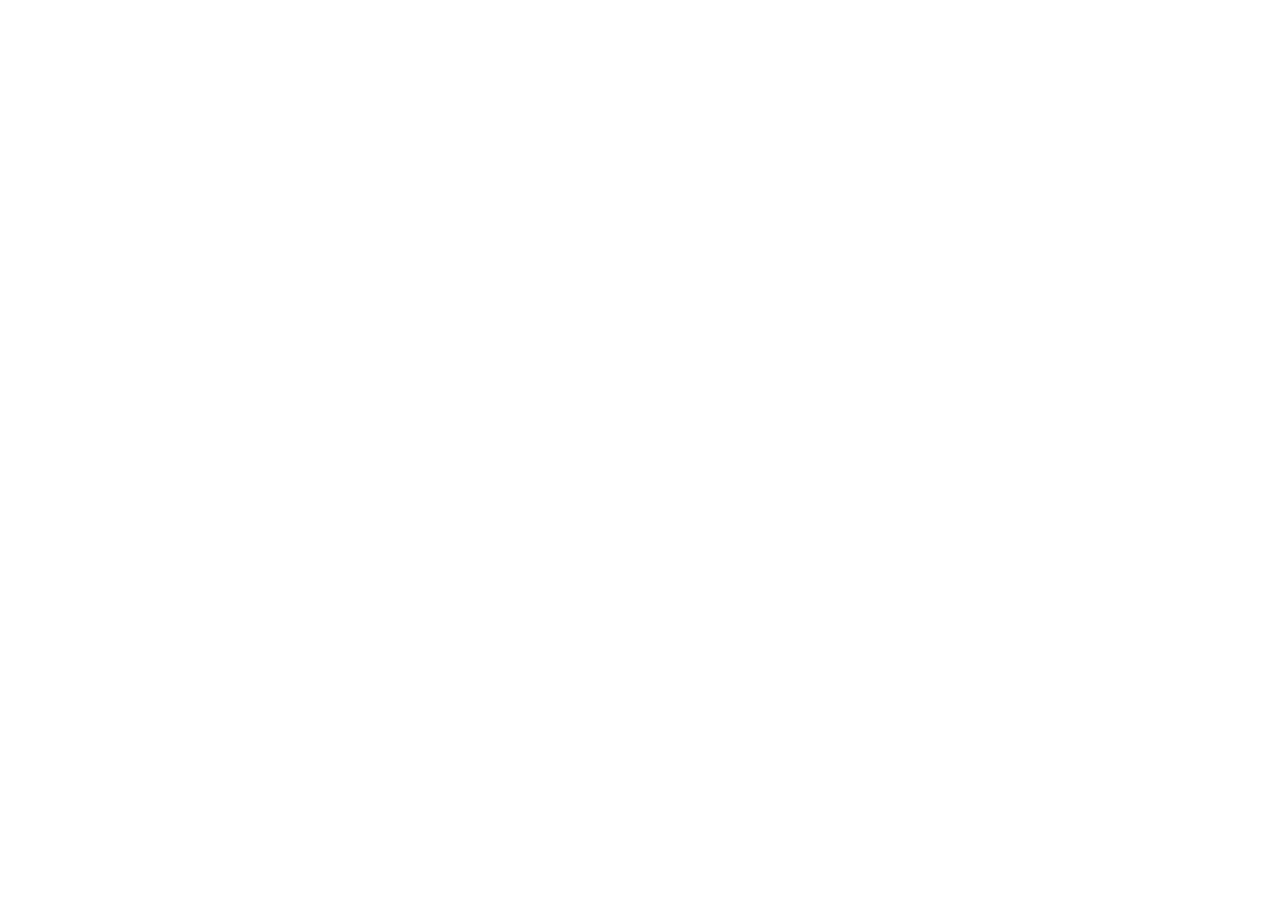
==== index.html @ 346a7077 "Add files via upload" ====
<!doctype html>
<html lang="en">

  <head>
    <meta charset="UTF-8" />
    <meta
      name="viewport"
      content="width=device-width, initial-scale=1.0, maximum-scale=1" />
    <title>Alex Niswander — AI Consulting & Development</title>    
    <link rel="preconnect" href="https://fonts.googleapis.com" />
    <link rel="preconnect" href="https://fonts.gstatic.com" crossorigin />
    <link href="https://fonts.googleapis.com/css2?family=DM+Sans:ital,opsz,wght@0,9..40,300;0,9..40,400;0,9..40,500;0,9..40,600;0,9..40,700;0,9..40,800;1,9..40,400&family=JetBrains+Mono:wght@400;500&display=swap" rel="stylesheet" />
    <meta name="description" content="Alex Niswander — AI Engineer & Consultant. LLM integration, RAG pipelines, and full-stack AI solutions for modern businesses." />
    <meta property="og:title" content="Alex Niswander — AI Consulting & Development" />
    <meta property="og:description" content="Building intelligent systems that drive real business value. LLM integration, RAG pipelines, AI automation." />
<script type="module" crossorigin src="assets/index-B6f9-0Tz.js"></script>
<link rel="stylesheet" crossorigin href="assets/index-D0uUa-I6.css">
    <script src="/__manus__/debug-collector.js" defer></script>
  </head>

  <body>
<div id="root"></div>
    <script id="manus-runtime">window.__MANUS_HOST_DEV__ = false;
(function(){"use strict";var Mr={exports:{}},Kn={};/**
 * @license React
 * react-jsx-runtime.production.js
 *
 * Copyright (c) Meta Platforms, Inc. and affiliates.
 *
 * This source code is licensed under the MIT license found in the
 * LICENSE file in the root directory of this source tree.
 */var $c;function um(){if($c)return Kn;$c=1;var r=Symbol.for("react.transitional.element"),i=Symbol.for("react.fragment");function c(s,d,m){var x=null;if(m!==void 0&&(x=""+m),d.key!==void 0&&(x=""+d.key),"key"in d){m={};for(var R in d)R!=="key"&&(m[R]=d[R])}else m=d;return d=m.ref,{$$typeof:r,type:s,key:x,ref:d!==void 0?d:null,props:m}}return Kn.Fragment=i,Kn.jsx=c,Kn.jsxs=c,Kn}var Fc;function dm(){return Fc||(Fc=1,Mr.exports=um()),Mr.exports}var h=dm(),Ar={exports:{}},Pn={},Rr={exports:{}},Nr={};/**
 * @license React
 * scheduler.production.js
 *
 * Copyright (c) Meta Platforms, Inc. and affiliates.
 *
 * This source code is licensed under the MIT license found in the
 * LICENSE file in the root directory of this source tree.
 */var Ic;function fm(){return Ic||(Ic=1,function(r){function i(A,q){var B=A.length;A.push(q);t:for(;0<B;){var bt=B-1>>>1,p=A[bt];if(0<d(p,q))A[bt]=q,A[B]=p,B=bt;else break t}}function c(A){return A.length===0?null:A[0]}function s(A){if(A.length===0)return null;var q=A[0],B=A.pop();if(B!==q){A[0]=B;t:for(var bt=0,p=A.length,O=p>>>1;bt<O;){var X=2*(bt+1)-1,G=A[X],Z=X+1,st=A[Z];if(0>d(G,B))Z<p&&0>d(st,G)?(A[bt]=st,A[Z]=B,bt=Z):(A[bt]=G,A[X]=B,bt=X);else if(Z<p&&0>d(st,B))A[bt]=st,A[Z]=B,bt=Z;else break t}}return q}function d(A,q){var B=A.sortIndex-q.sortIndex;return B!==0?B:A.id-q.id}if(r.unstable_now=void 0,typeof performance=="object"&&typeof performance.now=="function"){var m=performance;r.unstable_now=function(){return m.now()}}else{var x=Date,R=x.now();r.unstable_now=function(){return x.now()-R}}var C=[],v=[],D=1,j=null,J=3,at=!1,$=!1,nt=!1,ct=!1,ht=typeof setTimeout=="function"?setTimeout:null,St=typeof clearTimeout=="function"?clearTimeout:null,_=typeof setImmediate<"u"?setImmediate:null;function Y(A){for(var q=c(v);q!==null;){if(q.callback===null)s(v);else if(q.startTime<=A)s(v),q.sortIndex=q.expirationTime,i(C,q);else break;q=c(v)}}function H(A){if(nt=!1,Y(A),!$)if(c(C)!==null)$=!0,it||(it=!0,Bt());else{var q=c(v);q!==null&&Mt(H,q.startTime-A)}}var it=!1,rt=-1,V=5,xt=-1;function Be(){return ct?!0:!(r.unstable_now()-xt<V)}function te(){if(ct=!1,it){var A=r.unstable_now();xt=A;var q=!0;try{t:{$=!1,nt&&(nt=!1,St(rt),rt=-1),at=!0;var B=J;try{e:{for(Y(A),j=c(C);j!==null&&!(j.expirationTime>A&&Be());){var bt=j.callback;if(typeof bt=="function"){j.callback=null,J=j.priorityLevel;var p=bt(j.expirationTime<=A);if(A=r.unstable_now(),typeof p=="function"){j.callback=p,Y(A),q=!0;break e}j===c(C)&&s(C),Y(A)}else s(C);j=c(C)}if(j!==null)q=!0;else{var O=c(v);O!==null&&Mt(H,O.startTime-A),q=!1}}break t}finally{j=null,J=B,at=!1}q=void 0}}finally{q?Bt():it=!1}}}var Bt;if(typeof _=="function")Bt=function(){_(te)};else if(typeof MessageChannel<"u"){var me=new MessageChannel,Se=me.port2;me.port1.onmessage=te,Bt=function(){Se.postMessage(null)}}else Bt=function(){ht(te,0)};function Mt(A,q){rt=ht(function(){A(r.unstable_now())},q)}r.unstable_IdlePriority=5,r.unstable_ImmediatePriority=1,r.unstable_LowPriority=4,r.unstable_NormalPriority=3,r.unstable_Profiling=null,r.unstable_UserBlockingPriority=2,r.unstable_cancelCallback=function(A){A.callback=null},r.unstable_forceFrameRate=function(A){0>A||125<A?console.error("forceFrameRate takes a positive int between 0 and 125, forcing frame rates higher than 125 fps is not supported"):V=0<A?Math.floor(1e3/A):5},r.unstable_getCurrentPriorityLevel=function(){return J},r.unstable_next=function(A){switch(J){case 1:case 2:case 3:var q=3;break;default:q=J}var B=J;J=q;try{return A()}finally{J=B}},r.unstable_requestPaint=function(){ct=!0},r.unstable_runWithPriority=function(A,q){switch(A){case 1:case 2:case 3:case 4:case 5:break;default:A=3}var B=J;J=A;try{return q()}finally{J=B}},r.unstable_scheduleCallback=function(A,q,B){var bt=r.unstable_now();switch(typeof B=="object"&&B!==null?(B=B.delay,B=typeof B=="number"&&0<B?bt+B:bt):B=bt,A){case 1:var p=-1;break;case 2:p=250;break;case 5:p=1073741823;break;case 4:p=1e4;break;default:p=5e3}return p=B+p,A={id:D++,callback:q,priorityLevel:A,startTime:B,expirationTime:p,sortIndex:-1},B>bt?(A.sortIndex=B,i(v,A),c(C)===null&&A===c(v)&&(nt?(St(rt),rt=-1):nt=!0,Mt(H,B-bt))):(A.sortIndex=p,i(C,A),$||at||($=!0,it||(it=!0,Bt()))),A},r.unstable_shouldYield=Be,r.unstable_wrapCallback=function(A){var q=J;return function(){var B=J;J=q;try{return A.apply(this,arguments)}finally{J=B}}}}(Nr)),Nr}var tu;function hm(){return tu||(tu=1,Rr.exports=fm()),Rr.exports}var zr={exports:{}},ut={};/**
 * @license React
 * react.production.js
 *
 * Copyright (c) Meta Platforms, Inc. and affiliates.
 *
 * This source code is licensed under the MIT license found in the
 * LICENSE file in the root directory of this source tree.
 */var eu;function mm(){if(eu)return ut;eu=1;var r=Symbol.for("react.transitional.element"),i=Symbol.for("react.portal"),c=Symbol.for("react.fragment"),s=Symbol.for("react.strict_mode"),d=Symbol.for("react.profiler"),m=Symbol.for("react.consumer"),x=Symbol.for("react.context"),R=Symbol.for("react.forward_ref"),C=Symbol.for("react.suspense"),v=Symbol.for("react.memo"),D=Symbol.for("react.lazy"),j=Symbol.iterator;function J(p){return p===null||typeof p!="object"?null:(p=j&&p[j]||p["@@iterator"],typeof p=="function"?p:null)}var at={isMounted:function(){return!1},enqueueForceUpdate:function(){},enqueueReplaceState:function(){},enqueueSetState:function(){}},$=Object.assign,nt={};function ct(p,O,X){this.props=p,this.context=O,this.refs=nt,this.updater=X||at}ct.prototype.isReactComponent={},ct.prototype.setState=function(p,O){if(typeof p!="object"&&typeof p!="function"&&p!=null)throw Error("takes an object of state variables to update or a function which returns an object of state variables.");this.updater.enqueueSetState(this,p,O,"setState")},ct.prototype.forceUpdate=function(p){this.updater.enqueueForceUpdate(this,p,"forceUpdate")};function ht(){}ht.prototype=ct.prototype;function St(p,O,X){this.props=p,this.context=O,this.refs=nt,this.updater=X||at}var _=St.prototype=new ht;_.constructor=St,$(_,ct.prototype),_.isPureReactComponent=!0;var Y=Array.isArray,H={H:null,A:null,T:null,S:null,V:null},it=Object.prototype.hasOwnProperty;function rt(p,O,X,G,Z,st){return X=st.ref,{$$typeof:r,type:p,key:O,ref:X!==void 0?X:null,props:st}}function V(p,O){return rt(p.type,O,void 0,void 0,void 0,p.props)}function xt(p){return typeof p=="object"&&p!==null&&p.$$typeof===r}function Be(p){var O={"=":"=0",":":"=2"};return"$"+p.replace(/[=:]/g,function(X){return O[X]})}var te=/\/+/g;function Bt(p,O){return typeof p=="object"&&p!==null&&p.key!=null?Be(""+p.key):O.toString(36)}function me(){}function Se(p){switch(p.status){case"fulfilled":return p.value;case"rejected":throw p.reason;default:switch(typeof p.status=="string"?p.then(me,me):(p.status="pending",p.then(function(O){p.status==="pending"&&(p.status="fulfilled",p.value=O)},function(O){p.status==="pending"&&(p.status="rejected",p.reason=O)})),p.status){case"fulfilled":return p.value;case"rejected":throw p.reason}}throw p}function Mt(p,O,X,G,Z){var st=typeof p;(st==="undefined"||st==="boolean")&&(p=null);var I=!1;if(p===null)I=!0;else switch(st){case"bigint":case"string":case"number":I=!0;break;case"object":switch(p.$$typeof){case r:case i:I=!0;break;case D:return I=p._init,Mt(I(p._payload),O,X,G,Z)}}if(I)return Z=Z(p),I=G===""?"."+Bt(p,0):G,Y(Z)?(X="",I!=null&&(X=I.replace(te,"$&/")+"/"),Mt(Z,O,X,"",function(Jt){return Jt})):Z!=null&&(xt(Z)&&(Z=V(Z,X+(Z.key==null||p&&p.key===Z.key?"":(""+Z.key).replace(te,"$&/")+"/")+I)),O.push(Z)),1;I=0;var gt=G===""?".":G+":";if(Y(p))for(var Tt=0;Tt<p.length;Tt++)G=p[Tt],st=gt+Bt(G,Tt),I+=Mt(G,O,X,st,Z);else if(Tt=J(p),typeof Tt=="function")for(p=Tt.call(p),Tt=0;!(G=p.next()).done;)G=G.value,st=gt+Bt(G,Tt++),I+=Mt(G,O,X,st,Z);else if(st==="object"){if(typeof p.then=="function")return Mt(Se(p),O,X,G,Z);throw O=String(p),Error("Objects are not valid as a React child (found: "+(O==="[object Object]"?"object with keys {"+Object.keys(p).join(", ")+"}":O)+"). If you meant to render a collection of children, use an array instead.")}return I}function A(p,O,X){if(p==null)return p;var G=[],Z=0;return Mt(p,G,"","",function(st){return O.call(X,st,Z++)}),G}function q(p){if(p._status===-1){var O=p._result;O=O(),O.then(function(X){(p._status===0||p._status===-1)&&(p._status=1,p._result=X)},function(X){(p._status===0||p._status===-1)&&(p._status=2,p._result=X)}),p._status===-1&&(p._status=0,p._result=O)}if(p._status===1)return p._result.default;throw p._result}var B=typeof reportError=="function"?reportError:function(p){if(typeof window=="object"&&typeof window.ErrorEvent=="function"){var O=new window.ErrorEvent("error",{bubbles:!0,cancelable:!0,message:typeof p=="object"&&p!==null&&typeof p.message=="string"?String(p.message):String(p),error:p});if(!window.dispatchEvent(O))return}else if(typeof process=="object"&&typeof process.emit=="function"){process.emit("uncaughtException",p);return}console.error(p)};function bt(){}return ut.Children={map:A,forEach:function(p,O,X){A(p,function(){O.apply(this,arguments)},X)},count:function(p){var O=0;return A(p,function(){O++}),O},toArray:function(p){return A(p,function(O){return O})||[]},only:function(p){if(!xt(p))throw Error("React.Children.only expected to receive a single React element child.");return p}},ut.Component=ct,ut.Fragment=c,ut.Profiler=d,ut.PureComponent=St,ut.StrictMode=s,ut.Suspense=C,ut.__CLIENT_INTERNALS_DO_NOT_USE_OR_WARN_USERS_THEY_CANNOT_UPGRADE=H,ut.__COMPILER_RUNTIME={__proto__:null,c:function(p){return H.H.useMemoCache(p)}},ut.cache=function(p){return function(){return p.apply(null,arguments)}},ut.cloneElement=function(p,O,X){if(p==null)throw Error("The argument must be a React element, but you passed "+p+".");var G=$({},p.props),Z=p.key,st=void 0;if(O!=null)for(I in O.ref!==void 0&&(st=void 0),O.key!==void 0&&(Z=""+O.key),O)!it.call(O,I)||I==="key"||I==="__self"||I==="__source"||I==="ref"&&O.ref===void 0||(G[I]=O[I]);var I=arguments.length-2;if(I===1)G.children=X;else if(1<I){for(var gt=Array(I),Tt=0;Tt<I;Tt++)gt[Tt]=arguments[Tt+2];G.children=gt}return rt(p.type,Z,void 0,void 0,st,G)},ut.createContext=function(p){return p={$$typeof:x,_currentValue:p,_currentValue2:p,_threadCount:0,Provider:null,Consumer:null},p.Provider=p,p.Consumer={$$typeof:m,_context:p},p},ut.createElement=function(p,O,X){var G,Z={},st=null;if(O!=null)for(G in O.key!==void 0&&(st=""+O.key),O)it.call(O,G)&&G!=="key"&&G!=="__self"&&G!=="__source"&&(Z[G]=O[G]);var I=arguments.length-2;if(I===1)Z.children=X;else if(1<I){for(var gt=Array(I),Tt=0;Tt<I;Tt++)gt[Tt]=arguments[Tt+2];Z.children=gt}if(p&&p.defaultProps)for(G in I=p.defaultProps,I)Z[G]===void 0&&(Z[G]=I[G]);return rt(p,st,void 0,void 0,null,Z)},ut.createRef=function(){return{current:null}},ut.forwardRef=function(p){return{$$typeof:R,render:p}},ut.isValidElement=xt,ut.lazy=function(p){return{$$typeof:D,_payload:{_status:-1,_result:p},_init:q}},ut.memo=function(p,O){return{$$typeof:v,type:p,compare:O===void 0?null:O}},ut.startTransition=function(p){var O=H.T,X={};H.T=X;try{var G=p(),Z=H.S;Z!==null&&Z(X,G),typeof G=="object"&&G!==null&&typeof G.then=="function"&&G.then(bt,B)}catch(st){B(st)}finally{H.T=O}},ut.unstable_useCacheRefresh=function(){return H.H.useCacheRefresh()},ut.use=function(p){return H.H.use(p)},ut.useActionState=function(p,O,X){return H.H.useActionState(p,O,X)},ut.useCallback=function(p,O){return H.H.useCallback(p,O)},ut.useContext=function(p){return H.H.useContext(p)},ut.useDebugValue=function(){},ut.useDeferredValue=function(p,O){return H.H.useDeferredValue(p,O)},ut.useEffect=function(p,O,X){var G=H.H;if(typeof X=="function")throw Error("useEffect CRUD overload is not enabled in this build of React.");return G.useEffect(p,O)},ut.useId=function(){return H.H.useId()},ut.useImperativeHandle=function(p,O,X){return H.H.useImperativeHandle(p,O,X)},ut.useInsertionEffect=function(p,O){return H.H.useInsertionEffect(p,O)},ut.useLayoutEffect=function(p,O){return H.H.useLayoutEffect(p,O)},ut.useMemo=function(p,O){return H.H.useMemo(p,O)},ut.useOptimistic=function(p,O){return H.H.useOptimistic(p,O)},ut.useReducer=function(p,O,X){return H.H.useReducer(p,O,X)},ut.useRef=function(p){return H.H.useRef(p)},ut.useState=function(p){return H.H.useState(p)},ut.useSyncExternalStore=function(p,O,X){return H.H.useSyncExternalStore(p,O,X)},ut.useTransition=function(){return H.H.useTransition()},ut.version="19.1.1",ut}var lu;function _r(){return lu||(lu=1,zr.exports=mm()),zr.exports}var kr={exports:{}},he={};/**
 * @license React
 * react-dom.production.js
 *
 * Copyright (c) Meta Platforms, Inc. and affiliates.
 *
 * This source code is licensed under the MIT license found in the
 * LICENSE file in the root directory of this source tree.
 */var au;function gm(){if(au)return he;au=1;var r=_r();function i(C){var v="https://react.dev/errors/"+C;if(1<arguments.length){v+="?args[]="+encodeURIComponent(arguments[1]);for(var D=2;D<arguments.length;D++)v+="&args[]="+encodeURIComponent(arguments[D])}return"Minified React error #"+C+"; visit "+v+" for the full message or use the non-minified dev environment for full errors and additional helpful warnings."}function c(){}var s={d:{f:c,r:function(){throw Error(i(522))},D:c,C:c,L:c,m:c,X:c,S:c,M:c},p:0,findDOMNode:null},d=Symbol.for("react.portal");function m(C,v,D){var j=3<arguments.length&&arguments[3]!==void 0?arguments[3]:null;return{$$typeof:d,key:j==null?null:""+j,children:C,containerInfo:v,implementation:D}}var x=r.__CLIENT_INTERNALS_DO_NOT_USE_OR_WARN_USERS_THEY_CANNOT_UPGRADE;function R(C,v){if(C==="font")return"";if(typeof v=="string")return v==="use-credentials"?v:""}return he.__DOM_INTERNALS_DO_NOT_USE_OR_WARN_USERS_THEY_CANNOT_UPGRADE=s,he.createPortal=function(C,v){var D=2<arguments.length&&arguments[2]!==void 0?arguments[2]:null;if(!v||v.nodeType!==1&&v.nodeType!==9&&v.nodeType!==11)throw Error(i(299));return m(C,v,null,D)},he.flushSync=function(C){var v=x.T,D=s.p;try{if(x.T=null,s.p=2,C)return C()}finally{x.T=v,s.p=D,s.d.f()}},he.preconnect=function(C,v){typeof C=="string"&&(v?(v=v.crossOrigin,v=typeof v=="string"?v==="use-credentials"?v:"":void 0):v=null,s.d.C(C,v))},he.prefetchDNS=function(C){typeof C=="string"&&s.d.D(C)},he.preinit=function(C,v){if(typeof C=="string"&&v&&typeof v.as=="string"){var D=v.as,j=R(D,v.crossOrigin),J=typeof v.integrity=="string"?v.integrity:void 0,at=typeof v.fetchPriority=="string"?v.fetchPriority:void 0;D==="style"?s.d.S(C,typeof v.precedence=="string"?v.precedence:void 0,{crossOrigin:j,integrity:J,fetchPriority:at}):D==="script"&&s.d.X(C,{crossOrigin:j,integrity:J,fetchPriority:at,nonce:typeof v.nonce=="string"?v.nonce:void 0})}},he.preinitModule=function(C,v){if(typeof C=="string")if(typeof v=="object"&&v!==null){if(v.as==null||v.as==="script"){var D=R(v.as,v.crossOrigin);s.d.M(C,{crossOrigin:D,integrity:typeof v.integrity=="string"?v.integrity:void 0,nonce:typeof v.nonce=="string"?v.nonce:void 0})}}else v==null&&s.d.M(C)},he.preload=function(C,v){if(typeof C=="string"&&typeof v=="object"&&v!==null&&typeof v.as=="string"){var D=v.as,j=R(D,v.crossOrigin);s.d.L(C,D,{crossOrigin:j,integrity:typeof v.integrity=="string"?v.integrity:void 0,nonce:typeof v.nonce=="string"?v.nonce:void 0,type:typeof v.type=="string"?v.type:void 0,fetchPriority:typeof v.fetchPriority=="string"?v.fetchPriority:void 0,referrerPolicy:typeof v.referrerPolicy=="string"?v.referrerPolicy:void 0,imageSrcSet:typeof v.imageSrcSet=="string"?v.imageSrcSet:void 0,imageSizes:typeof v.imageSizes=="string"?v.imageSizes:void 0,media:typeof v.media=="string"?v.media:void 0})}},he.preloadModule=function(C,v){if(typeof C=="string")if(v){var D=R(v.as,v.crossOrigin);s.d.m(C,{as:typeof v.as=="string"&&v.as!=="script"?v.as:void 0,crossOrigin:D,integrity:typeof v.integrity=="string"?v.integrity:void 0})}else s.d.m(C)},he.requestFormReset=function(C){s.d.r(C)},he.unstable_batchedUpdates=function(C,v){return C(v)},he.useFormState=function(C,v,D){return x.H.useFormState(C,v,D)},he.useFormStatus=function(){return x.H.useHostTransitionStatus()},he.version="19.1.1",he}var nu;function pm(){if(nu)return kr.exports;nu=1;function r(){if(!(typeof __REACT_DEVTOOLS_GLOBAL_HOOK__>"u"||typeof __REACT_DEVTOOLS_GLOBAL_HOOK__.checkDCE!="function"))try{__REACT_DEVTOOLS_GLOBAL_HOOK__.checkDCE(r)}catch(i){console.error(i)}}return r(),kr.exports=gm(),kr.exports}/**
 * @license React
 * react-dom-client.production.js
 *
 * Copyright (c) Meta Platforms, Inc. and affiliates.
 *
 * This source code is licensed under the MIT license found in the
 * LICENSE file in the root directory of this source tree.
 */var ou;function ym(){if(ou)return Pn;ou=1;var r=hm(),i=_r(),c=pm();function s(t){var e="https://react.dev/errors/"+t;if(1<arguments.length){e+="?args[]="+encodeURIComponent(arguments[1]);for(var l=2;l<arguments.length;l++)e+="&args[]="+encodeURIComponent(arguments[l])}return"Minified React error #"+t+"; visit "+e+" for the full message or use the non-minified dev environment for full errors and additional helpful warnings."}function d(t){return!(!t||t.nodeType!==1&&t.nodeType!==9&&t.nodeType!==11)}function m(t){var e=t,l=t;if(t.alternate)for(;e.return;)e=e.return;else{t=e;do e=t,(e.flags&4098)!==0&&(l=e.return),t=e.return;while(t)}return e.tag===3?l:null}function x(t){if(t.tag===13){var e=t.memoizedState;if(e===null&&(t=t.alternate,t!==null&&(e=t.memoizedState)),e!==null)return e.dehydrated}return null}function R(t){if(m(t)!==t)throw Error(s(188))}function C(t){var e=t.alternate;if(!e){if(e=m(t),e===null)throw Error(s(188));return e!==t?null:t}for(var l=t,a=e;;){var n=l.return;if(n===null)break;var o=n.alternate;if(o===null){if(a=n.return,a!==null){l=a;continue}break}if(n.child===o.child){for(o=n.child;o;){if(o===l)return R(n),t;if(o===a)return R(n),e;o=o.sibling}throw Error(s(188))}if(l.return!==a.return)l=n,a=o;else{for(var u=!1,f=n.child;f;){if(f===l){u=!0,l=n,a=o;break}if(f===a){u=!0,a=n,l=o;break}f=f.sibling}if(!u){for(f=o.child;f;){if(f===l){u=!0,l=o,a=n;break}if(f===a){u=!0,a=o,l=n;break}f=f.sibling}if(!u)throw Error(s(189))}}if(l.alternate!==a)throw Error(s(190))}if(l.tag!==3)throw Error(s(188));return l.stateNode.current===l?t:e}function v(t){var e=t.tag;if(e===5||e===26||e===27||e===6)return t;for(t=t.child;t!==null;){if(e=v(t),e!==null)return e;t=t.sibling}return null}var D=Object.assign,j=Symbol.for("react.element"),J=Symbol.for("react.transitional.element"),at=Symbol.for("react.portal"),$=Symbol.for("react.fragment"),nt=Symbol.for("react.strict_mode"),ct=Symbol.for("react.profiler"),ht=Symbol.for("react.provider"),St=Symbol.for("react.consumer"),_=Symbol.for("react.context"),Y=Symbol.for("react.forward_ref"),H=Symbol.for("react.suspense"),it=Symbol.for("react.suspense_list"),rt=Symbol.for("react.memo"),V=Symbol.for("react.lazy"),xt=Symbol.for("react.activity"),Be=Symbol.for("react.memo_cache_sentinel"),te=Symbol.iterator;function Bt(t){return t===null||typeof t!="object"?null:(t=te&&t[te]||t["@@iterator"],typeof t=="function"?t:null)}var me=Symbol.for("react.client.reference");function Se(t){if(t==null)return null;if(typeof t=="function")return t.$$typeof===me?null:t.displayName||t.name||null;if(typeof t=="string")return t;switch(t){case $:return"Fragment";case ct:return"Profiler";case nt:return"StrictMode";case H:return"Suspense";case it:return"SuspenseList";case xt:return"Activity"}if(typeof t=="object")switch(t.$$typeof){case at:return"Portal";case _:return(t.displayName||"Context")+".Provider";case St:return(t._context.displayName||"Context")+".Consumer";case Y:var e=t.render;return t=t.displayName,t||(t=e.displayName||e.name||"",t=t!==""?"ForwardRef("+t+")":"ForwardRef"),t;case rt:return e=t.displayName||null,e!==null?e:Se(t.type)||"Memo";case V:e=t._payload,t=t._init;try{return Se(t(e))}catch{}}return null}var Mt=Array.isArray,A=i.__CLIENT_INTERNALS_DO_NOT_USE_OR_WARN_USERS_THEY_CANNOT_UPGRADE,q=c.__DOM_INTERNALS_DO_NOT_USE_OR_WARN_USERS_THEY_CANNOT_UPGRADE,B={pending:!1,data:null,method:null,action:null},bt=[],p=-1;function O(t){return{current:t}}function X(t){0>p||(t.current=bt[p],bt[p]=null,p--)}function G(t,e){p++,bt[p]=t.current,t.current=e}var Z=O(null),st=O(null),I=O(null),gt=O(null);function Tt(t,e){switch(G(I,e),G(st,t),G(Z,null),e.nodeType){case 9:case 11:t=(t=e.documentElement)&&(t=t.namespaceURI)?Hh(t):0;break;default:if(t=e.tagName,e=e.namespaceURI)e=Hh(e),t=Uh(e,t);else switch(t){case"svg":t=1;break;case"math":t=2;break;default:t=0}}X(Z),G(Z,t)}function Jt(){X(Z),X(st),X(I)}function Ke(t){t.memoizedState!==null&&G(gt,t);var e=Z.current,l=Uh(e,t.type);e!==l&&(G(st,t),G(Z,l))}function Ce(t){st.current===t&&(X(Z),X(st)),gt.current===t&&(X(gt),Wo._currentValue=B)}var Pe=Object.prototype.hasOwnProperty,yl=r.unstable_scheduleCallback,sn=r.unstable_cancelCallback,Ca=r.unstable_shouldYield,ri=r.unstable_requestPaint,ge=r.unstable_now,si=r.unstable_getCurrentPriorityLevel,Ul=r.unstable_ImmediatePriority,Fn=r.unstable_UserBlockingPriority,nl=r.unstable_NormalPriority,ci=r.unstable_LowPriority,Gl=r.unstable_IdlePriority,ui=r.log,Ea=r.unstable_setDisableYieldValue,ql=null,Wt=null;function Je(t){if(typeof ui=="function"&&Ea(t),Wt&&typeof Wt.setStrictMode=="function")try{Wt.setStrictMode(ql,t)}catch{}}var $t=Math.clz32?Math.clz32:fi,di=Math.log,Ta=Math.LN2;function fi(t){return t>>>=0,t===0?32:31-(di(t)/Ta|0)|0}var L=256,cn=4194304;function vl(t){var e=t&42;if(e!==0)return e;switch(t&-t){case 1:return 1;case 2:return 2;case 4:return 4;case 8:return 8;case 16:return 16;case 32:return 32;case 64:return 64;case 128:return 128;case 256:case 512:case 1024:case 2048:case 4096:case 8192:case 16384:case 32768:case 65536:case 131072:case 262144:case 524288:case 1048576:case 2097152:return t&4194048;case 4194304:case 8388608:case 16777216:case 33554432:return t&62914560;case 67108864:return 67108864;case 134217728:return 134217728;case 268435456:return 268435456;case 536870912:return 536870912;case 1073741824:return 0;default:return t}}function un(t,e,l){var a=t.pendingLanes;if(a===0)return 0;var n=0,o=t.suspendedLanes,u=t.pingedLanes;t=t.warmLanes;var f=a&134217727;return f!==0?(a=f&~o,a!==0?n=vl(a):(u&=f,u!==0?n=vl(u):l||(l=f&~t,l!==0&&(n=vl(l))))):(f=a&~o,f!==0?n=vl(f):u!==0?n=vl(u):l||(l=a&~t,l!==0&&(n=vl(l)))),n===0?0:e!==0&&e!==n&&(e&o)===0&&(o=n&-n,l=e&-e,o>=l||o===32&&(l&4194048)!==0)?e:n}function Dt(t,e){return(t.pendingLanes&~(t.suspendedLanes&~t.pingedLanes)&e)===0}function In(t,e){switch(t){case 1:case 2:case 4:case 8:case 64:return e+250;case 16:case 32:case 128:case 256:case 512:case 1024:case 2048:case 4096:case 8192:case 16384:case 32768:case 65536:case 131072:case 262144:case 524288:case 1048576:case 2097152:return e+5e3;case 4194304:case 8388608:case 16777216:case 33554432:return-1;case 67108864:case 134217728:case 268435456:case 536870912:case 1073741824:return-1;default:return-1}}function to(){var t=L;return L<<=1,(L&4194048)===0&&(L=256),t}function hi(){var t=cn;return cn<<=1,(cn&62914560)===0&&(cn=4194304),t}function eo(t){for(var e=[],l=0;31>l;l++)e.push(t);return e}function Da(t,e){t.pendingLanes|=e,e!==268435456&&(t.suspendedLanes=0,t.pingedLanes=0,t.warmLanes=0)}function Ir(t,e,l,a,n,o){var u=t.pendingLanes;t.pendingLanes=l,t.suspendedLanes=0,t.pingedLanes=0,t.warmLanes=0,t.expiredLanes&=l,t.entangledLanes&=l,t.errorRecoveryDisabledLanes&=l,t.shellSuspendCounter=0;var f=t.entanglements,g=t.expirationTimes,S=t.hiddenUpdates;for(l=u&~l;0<l;){var N=31-$t(l),k=1<<N;f[N]=0,g[N]=-1;var E=S[N];if(E!==null)for(S[N]=null,N=0;N<E.length;N++){var T=E[N];T!==null&&(T.lane&=-536870913)}l&=~k}a!==0&&mi(t,a,0),o!==0&&n===0&&t.tag!==0&&(t.suspendedLanes|=o&~(u&~e))}function mi(t,e,l){t.pendingLanes|=e,t.suspendedLanes&=~e;var a=31-$t(e);t.entangledLanes|=e,t.entanglements[a]=t.entanglements[a]|1073741824|l&4194090}function gi(t,e){var l=t.entangledLanes|=e;for(t=t.entanglements;l;){var a=31-$t(l),n=1<<a;n&e|t[a]&e&&(t[a]|=e),l&=~n}}function lo(t){switch(t){case 2:t=1;break;case 8:t=4;break;case 32:t=16;break;case 256:case 512:case 1024:case 2048:case 4096:case 8192:case 16384:case 32768:case 65536:case 131072:case 262144:case 524288:case 1048576:case 2097152:case 4194304:case 8388608:case 16777216:case 33554432:t=128;break;case 268435456:t=134217728;break;default:t=0}return t}function ao(t){return t&=-t,2<t?8<t?(t&134217727)!==0?32:268435456:8:2}function pi(){var t=q.p;return t!==0?t:(t=window.event,t===void 0?32:nm(t.type))}function ts(t,e){var l=q.p;try{return q.p=t,e()}finally{q.p=l}}var ol=Math.random().toString(36).slice(2),ee="__reactFiber$"+ol,pe="__reactProps$"+ol,Yl="__reactContainer$"+ol,no="__reactEvents$"+ol,es="__reactListeners$"+ol,ls="__reactHandles$"+ol,yi="__reactResources$"+ol,Ma="__reactMarker$"+ol;function oo(t){delete t[ee],delete t[pe],delete t[no],delete t[es],delete t[ls]}function Vl(t){var e=t[ee];if(e)return e;for(var l=t.parentNode;l;){if(e=l[Yl]||l[ee]){if(l=e.alternate,e.child!==null||l!==null&&l.child!==null)for(t=Vh(t);t!==null;){if(l=t[ee])return l;t=Vh(t)}return e}t=l,l=t.parentNode}return null}function Xl(t){if(t=t[ee]||t[Yl]){var e=t.tag;if(e===5||e===6||e===13||e===26||e===27||e===3)return t}return null}function Aa(t){var e=t.tag;if(e===5||e===26||e===27||e===6)return t.stateNode;throw Error(s(33))}function Zl(t){var e=t[yi];return e||(e=t[yi]={hoistableStyles:new Map,hoistableScripts:new Map}),e}function Vt(t){t[Ma]=!0}var vi=new Set,bi={};function bl(t,e){We(t,e),We(t+"Capture",e)}function We(t,e){for(bi[t]=e,t=0;t<e.length;t++)vi.add(e[t])}var as=RegExp("^[:A-Z_a-z\\u00C0-\\u00D6\\u00D8-\\u00F6\\u00F8-\\u02FF\\u0370-\\u037D\\u037F-\\u1FFF\\u200C-\\u200D\\u2070-\\u218F\\u2C00-\\u2FEF\\u3001-\\uD7FF\\uF900-\\uFDCF\\uFDF0-\\uFFFD][:A-Z_a-z\\u00C0-\\u00D6\\u00D8-\\u00F6\\u00F8-\\u02FF\\u0370-\\u037D\\u037F-\\u1FFF\\u200C-\\u200D\\u2070-\\u218F\\u2C00-\\u2FEF\\u3001-\\uD7FF\\uF900-\\uFDCF\\uFDF0-\\uFFFD\\-.0-9\\u00B7\\u0300-\\u036F\\u203F-\\u2040]*$"),xi={},wi={};function Ra(t){return Pe.call(wi,t)?!0:Pe.call(xi,t)?!1:as.test(t)?wi[t]=!0:(xi[t]=!0,!1)}function M(t,e,l){if(Ra(e))if(l===null)t.removeAttribute(e);else{switch(typeof l){case"undefined":case"function":case"symbol":t.removeAttribute(e);return;case"boolean":var a=e.toLowerCase().slice(0,5);if(a!=="data-"&&a!=="aria-"){t.removeAttribute(e);return}}t.setAttribute(e,""+l)}}function tt(t,e,l){if(l===null)t.removeAttribute(e);else{switch(typeof l){case"undefined":case"function":case"symbol":case"boolean":t.removeAttribute(e);return}t.setAttribute(e,""+l)}}function Ot(t,e,l,a){if(a===null)t.removeAttribute(l);else{switch(typeof a){case"undefined":case"function":case"symbol":case"boolean":t.removeAttribute(l);return}t.setAttributeNS(e,l,""+a)}}var le,Ee;function ae(t){if(le===void 0)try{throw Error()}catch(l){var e=l.stack.trim().match(/\n( *(at )?)/);le=e&&e[1]||"",Ee=-1<l.stack.indexOf(`
    at`)?" (<anonymous>)":-1<l.stack.indexOf("@")?"@unknown:0:0":""}return`
`+le+t+Ee}var Le=!1;function He(t,e){if(!t||Le)return"";Le=!0;var l=Error.prepareStackTrace;Error.prepareStackTrace=void 0;try{var a={DetermineComponentFrameRoot:function(){try{if(e){var k=function(){throw Error()};if(Object.defineProperty(k.prototype,"props",{set:function(){throw Error()}}),typeof Reflect=="object"&&Reflect.construct){try{Reflect.construct(k,[])}catch(T){var E=T}Reflect.construct(t,[],k)}else{try{k.call()}catch(T){E=T}t.call(k.prototype)}}else{try{throw Error()}catch(T){E=T}(k=t())&&typeof k.catch=="function"&&k.catch(function(){})}}catch(T){if(T&&E&&typeof T.stack=="string")return[T.stack,E.stack]}return[null,null]}};a.DetermineComponentFrameRoot.displayName="DetermineComponentFrameRoot";var n=Object.getOwnPropertyDescriptor(a.DetermineComponentFrameRoot,"name");n&&n.configurable&&Object.defineProperty(a.DetermineComponentFrameRoot,"name",{value:"DetermineComponentFrameRoot"});var o=a.DetermineComponentFrameRoot(),u=o[0],f=o[1];if(u&&f){var g=u.split(`
`),S=f.split(`
`);for(n=a=0;a<g.length&&!g[a].includes("DetermineComponentFrameRoot");)a++;for(;n<S.length&&!S[n].includes("DetermineComponentFrameRoot");)n++;if(a===g.length||n===S.length)for(a=g.length-1,n=S.length-1;1<=a&&0<=n&&g[a]!==S[n];)n--;for(;1<=a&&0<=n;a--,n--)if(g[a]!==S[n]){if(a!==1||n!==1)do if(a--,n--,0>n||g[a]!==S[n]){var N=`
`+g[a].replace(" at new "," at ");return t.displayName&&N.includes("<anonymous>")&&(N=N.replace("<anonymous>",t.displayName)),N}while(1<=a&&0<=n);break}}}finally{Le=!1,Error.prepareStackTrace=l}return(l=t?t.displayName||t.name:"")?ae(l):""}function Ql(t){switch(t.tag){case 26:case 27:case 5:return ae(t.type);case 16:return ae("Lazy");case 13:return ae("Suspense");case 19:return ae("SuspenseList");case 0:case 15:return He(t.type,!1);case 11:return He(t.type.render,!1);case 1:return He(t.type,!0);case 31:return ae("Activity");default:return""}}function xl(t){try{var e="";do e+=Ql(t),t=t.return;while(t);return e}catch(l){return`
Error generating stack: `+l.message+`
`+l.stack}}function Xt(t){switch(typeof t){case"bigint":case"boolean":case"number":case"string":case"undefined":return t;case"object":return t;default:return""}}function il(t){var e=t.type;return(t=t.nodeName)&&t.toLowerCase()==="input"&&(e==="checkbox"||e==="radio")}function ve(t){var e=il(t)?"checked":"value",l=Object.getOwnPropertyDescriptor(t.constructor.prototype,e),a=""+t[e];if(!t.hasOwnProperty(e)&&typeof l<"u"&&typeof l.get=="function"&&typeof l.set=="function"){var n=l.get,o=l.set;return Object.defineProperty(t,e,{configurable:!0,get:function(){return n.call(this)},set:function(u){a=""+u,o.call(this,u)}}),Object.defineProperty(t,e,{enumerable:l.enumerable}),{getValue:function(){return a},setValue:function(u){a=""+u},stopTracking:function(){t._valueTracker=null,delete t[e]}}}}function re(t){t._valueTracker||(t._valueTracker=ve(t))}function rl(t){if(!t)return!1;var e=t._valueTracker;if(!e)return!0;var l=e.getValue(),a="";return t&&(a=il(t)?t.checked?"true":"false":t.value),t=a,t!==l?(e.setValue(t),!0):!1}function wl(t){if(t=t||(typeof document<"u"?document:void 0),typeof t>"u")return null;try{return t.activeElement||t.body}catch{return t.body}}var dn=/[\n"\\]/g;function se(t){return t.replace(dn,function(e){return"\\"+e.charCodeAt(0).toString(16)+" "})}function Kl(t,e,l,a,n,o,u,f){t.name="",u!=null&&typeof u!="function"&&typeof u!="symbol"&&typeof u!="boolean"?t.type=u:t.removeAttribute("type"),e!=null?u==="number"?(e===0&&t.value===""||t.value!=e)&&(t.value=""+Xt(e)):t.value!==""+Xt(e)&&(t.value=""+Xt(e)):u!=="submit"&&u!=="reset"||t.removeAttribute("value"),e!=null?Pl(t,u,Xt(e)):l!=null?Pl(t,u,Xt(l)):a!=null&&t.removeAttribute("value"),n==null&&o!=null&&(t.defaultChecked=!!o),n!=null&&(t.checked=n&&typeof n!="function"&&typeof n!="symbol"),f!=null&&typeof f!="function"&&typeof f!="symbol"&&typeof f!="boolean"?t.name=""+Xt(f):t.removeAttribute("name")}function Na(t,e,l,a,n,o,u,f){if(o!=null&&typeof o!="function"&&typeof o!="symbol"&&typeof o!="boolean"&&(t.type=o),e!=null||l!=null){if(!(o!=="submit"&&o!=="reset"||e!=null))return;l=l!=null?""+Xt(l):"",e=e!=null?""+Xt(e):l,f||e===t.value||(t.value=e),t.defaultValue=e}a=a??n,a=typeof a!="function"&&typeof a!="symbol"&&!!a,t.checked=f?t.checked:!!a,t.defaultChecked=!!a,u!=null&&typeof u!="function"&&typeof u!="symbol"&&typeof u!="boolean"&&(t.name=u)}function Pl(t,e,l){e==="number"&&wl(t.ownerDocument)===t||t.defaultValue===""+l||(t.defaultValue=""+l)}function $e(t,e,l,a){if(t=t.options,e){e={};for(var n=0;n<l.length;n++)e["$"+l[n]]=!0;for(l=0;l<t.length;l++)n=e.hasOwnProperty("$"+t[l].value),t[l].selected!==n&&(t[l].selected=n),n&&a&&(t[l].defaultSelected=!0)}else{for(l=""+Xt(l),e=null,n=0;n<t.length;n++){if(t[n].value===l){t[n].selected=!0,a&&(t[n].defaultSelected=!0);return}e!==null||t[n].disabled||(e=t[n])}e!==null&&(e.selected=!0)}}function za(t,e,l){if(e!=null&&(e=""+Xt(e),e!==t.value&&(t.value=e),l==null)){t.defaultValue!==e&&(t.defaultValue=e);return}t.defaultValue=l!=null?""+Xt(l):""}function _a(t,e,l,a){if(e==null){if(a!=null){if(l!=null)throw Error(s(92));if(Mt(a)){if(1<a.length)throw Error(s(93));a=a[0]}l=a}l==null&&(l=""),e=l}l=Xt(e),t.defaultValue=l,a=t.textContent,a===l&&a!==""&&a!==null&&(t.value=a)}function Fe(t,e){if(e){var l=t.firstChild;if(l&&l===t.lastChild&&l.nodeType===3){l.nodeValue=e;return}}t.textContent=e}var fn=new Set("animationIterationCount aspectRatio borderImageOutset borderImageSlice borderImageWidth boxFlex boxFlexGroup boxOrdinalGroup columnCount columns flex flexGrow flexPositive flexShrink flexNegative flexOrder gridArea gridRow gridRowEnd gridRowSpan gridRowStart gridColumn gridColumnEnd gridColumnSpan gridColumnStart fontWeight lineClamp lineHeight opacity order orphans scale tabSize widows zIndex zoom fillOpacity floodOpacity stopOpacity strokeDasharray strokeDashoffset strokeMiterlimit strokeOpacity strokeWidth MozAnimationIterationCount MozBoxFlex MozBoxFlexGroup MozLineClamp msAnimationIterationCount msFlex msZoom msFlexGrow msFlexNegative msFlexOrder msFlexPositive msFlexShrink msGridColumn msGridColumnSpan msGridRow msGridRowSpan WebkitAnimationIterationCount WebkitBoxFlex WebKitBoxFlexGroup WebkitBoxOrdinalGroup WebkitColumnCount WebkitColumns WebkitFlex WebkitFlexGrow WebkitFlexPositive WebkitFlexShrink WebkitLineClamp".split(" "));function ka(t,e,l){var a=e.indexOf("--")===0;l==null||typeof l=="boolean"||l===""?a?t.setProperty(e,""):e==="float"?t.cssFloat="":t[e]="":a?t.setProperty(e,l):typeof l!="number"||l===0||fn.has(e)?e==="float"?t.cssFloat=l:t[e]=(""+l).trim():t[e]=l+"px"}function Oa(t,e,l){if(e!=null&&typeof e!="object")throw Error(s(62));if(t=t.style,l!=null){for(var a in l)!l.hasOwnProperty(a)||e!=null&&e.hasOwnProperty(a)||(a.indexOf("--")===0?t.setProperty(a,""):a==="float"?t.cssFloat="":t[a]="");for(var n in e)a=e[n],e.hasOwnProperty(n)&&l[n]!==a&&ka(t,n,a)}else for(var o in e)e.hasOwnProperty(o)&&ka(t,o,e[o])}function ja(t){if(t.indexOf("-")===-1)return!1;switch(t){case"annotation-xml":case"color-profile":case"font-face":case"font-face-src":case"font-face-uri":case"font-face-format":case"font-face-name":case"missing-glyph":return!1;default:return!0}}var Si=new Map([["acceptCharset","accept-charset"],["htmlFor","for"],["httpEquiv","http-equiv"],["crossOrigin","crossorigin"],["accentHeight","accent-height"],["alignmentBaseline","alignment-baseline"],["arabicForm","arabic-form"],["baselineShift","baseline-shift"],["capHeight","cap-height"],["clipPath","clip-path"],["clipRule","clip-rule"],["colorInterpolation","color-interpolation"],["colorInterpolationFilters","color-interpolation-filters"],["colorProfile","color-profile"],["colorRendering","color-rendering"],["dominantBaseline","dominant-baseline"],["enableBackground","enable-background"],["fillOpacity","fill-opacity"],["fillRule","fill-rule"],["floodColor","flood-color"],["floodOpacity","flood-opacity"],["fontFamily","font-family"],["fontSize","font-size"],["fontSizeAdjust","font-size-adjust"],["fontStretch","font-stretch"],["fontStyle","font-style"],["fontVariant","font-variant"],["fontWeight","font-weight"],["glyphName","glyph-name"],["glyphOrientationHorizontal","glyph-orientation-horizontal"],["glyphOrientationVertical","glyph-orientation-vertical"],["horizAdvX","horiz-adv-x"],["horizOriginX","horiz-origin-x"],["imageRendering","image-rendering"],["letterSpacing","letter-spacing"],["lightingColor","lighting-color"],["markerEnd","marker-end"],["markerMid","marker-mid"],["markerStart","marker-start"],["overlinePosition","overline-position"],["overlineThickness","overline-thickness"],["paintOrder","paint-order"],["panose-1","panose-1"],["pointerEvents","pointer-events"],["renderingIntent","rendering-intent"],["shapeRendering","shape-rendering"],["stopColor","stop-color"],["stopOpacity","stop-opacity"],["strikethroughPosition","strikethrough-position"],["strikethroughThickness","strikethrough-thickness"],["strokeDasharray","stroke-dasharray"],["strokeDashoffset","stroke-dashoffset"],["strokeLinecap","stroke-linecap"],["strokeLinejoin","stroke-linejoin"],["strokeMiterlimit","stroke-miterlimit"],["strokeOpacity","stroke-opacity"],["strokeWidth","stroke-width"],["textAnchor","text-anchor"],["textDecoration","text-decoration"],["textRendering","text-rendering"],["transformOrigin","transform-origin"],["underlinePosition","underline-position"],["underlineThickness","underline-thickness"],["unicodeBidi","unicode-bidi"],["unicodeRange","unicode-range"],["unitsPerEm","units-per-em"],["vAlphabetic","v-alphabetic"],["vHanging","v-hanging"],["vIdeographic","v-ideographic"],["vMathematical","v-mathematical"],["vectorEffect","vector-effect"],["vertAdvY","vert-adv-y"],["vertOriginX","vert-origin-x"],["vertOriginY","vert-origin-y"],["wordSpacing","word-spacing"],["writingMode","writing-mode"],["xmlnsXlink","xmlns:xlink"],["xHeight","x-height"]]),Ci=/^[\u0000-\u001F ]*j[\r\n\t]*a[\r\n\t]*v[\r\n\t]*a[\r\n\t]*s[\r\n\t]*c[\r\n\t]*r[\r\n\t]*i[\r\n\t]*p[\r\n\t]*t[\r\n\t]*:/i;function Ba(t){return Ci.test(""+t)?"javascript:throw new Error('React has blocked a javascript: URL as a security precaution.')":t}var hn=null;function mn(t){return t=t.target||t.srcElement||window,t.correspondingUseElement&&(t=t.correspondingUseElement),t.nodeType===3?t.parentNode:t}var Sl=null,Cl=null;function io(t){var e=Xl(t);if(e&&(t=e.stateNode)){var l=t[pe]||null;t:switch(t=e.stateNode,e.type){case"input":if(Kl(t,l.value,l.defaultValue,l.defaultValue,l.checked,l.defaultChecked,l.type,l.name),e=l.name,l.type==="radio"&&e!=null){for(l=t;l.parentNode;)l=l.parentNode;for(l=l.querySelectorAll('input[name="'+se(""+e)+'"][type="radio"]'),e=0;e<l.length;e++){var a=l[e];if(a!==t&&a.form===t.form){var n=a[pe]||null;if(!n)throw Error(s(90));Kl(a,n.value,n.defaultValue,n.defaultValue,n.checked,n.defaultChecked,n.type,n.name)}}for(e=0;e<l.length;e++)a=l[e],a.form===t.form&&rl(a)}break t;case"textarea":za(t,l.value,l.defaultValue);break t;case"select":e=l.value,e!=null&&$e(t,!!l.multiple,e,!1)}}}var gn=!1;function ro(t,e,l){if(gn)return t(e,l);gn=!0;try{var a=t(e);return a}finally{if(gn=!1,(Sl!==null||Cl!==null)&&(ir(),Sl&&(e=Sl,t=Cl,Cl=Sl=null,io(e),t)))for(e=0;e<t.length;e++)io(t[e])}}function Jl(t,e){var l=t.stateNode;if(l===null)return null;var a=l[pe]||null;if(a===null)return null;l=a[e];t:switch(e){case"onClick":case"onClickCapture":case"onDoubleClick":case"onDoubleClickCapture":case"onMouseDown":case"onMouseDownCapture":case"onMouseMove":case"onMouseMoveCapture":case"onMouseUp":case"onMouseUpCapture":case"onMouseEnter":(a=!a.disabled)||(t=t.type,a=!(t==="button"||t==="input"||t==="select"||t==="textarea")),t=!a;break t;default:t=!1}if(t)return null;if(l&&typeof l!="function")throw Error(s(231,e,typeof l));return l}var Ue=!(typeof window>"u"||typeof window.document>"u"||typeof window.document.createElement>"u"),pn=!1;if(Ue)try{var Wl={};Object.defineProperty(Wl,"passive",{get:function(){pn=!0}}),window.addEventListener("test",Wl,Wl),window.removeEventListener("test",Wl,Wl)}catch{pn=!1}var Ie=null,yn=null,La=null;function so(){if(La)return La;var t,e=yn,l=e.length,a,n="value"in Ie?Ie.value:Ie.textContent,o=n.length;for(t=0;t<l&&e[t]===n[t];t++);var u=l-t;for(a=1;a<=u&&e[l-a]===n[o-a];a++);return La=n.slice(t,1<a?1-a:void 0)}function Ha(t){var e=t.keyCode;return"charCode"in t?(t=t.charCode,t===0&&e===13&&(t=13)):t=e,t===10&&(t=13),32<=t||t===13?t:0}function Ua(){return!0}function co(){return!1}function ce(t){function e(l,a,n,o,u){this._reactName=l,this._targetInst=n,this.type=a,this.nativeEvent=o,this.target=u,this.currentTarget=null;for(var f in t)t.hasOwnProperty(f)&&(l=t[f],this[f]=l?l(o):o[f]);return this.isDefaultPrevented=(o.defaultPrevented!=null?o.defaultPrevented:o.returnValue===!1)?Ua:co,this.isPropagationStopped=co,this}return D(e.prototype,{preventDefault:function(){this.defaultPrevented=!0;var l=this.nativeEvent;l&&(l.preventDefault?l.preventDefault():typeof l.returnValue!="unknown"&&(l.returnValue=!1),this.isDefaultPrevented=Ua)},stopPropagation:function(){var l=this.nativeEvent;l&&(l.stopPropagation?l.stopPropagation():typeof l.cancelBubble!="unknown"&&(l.cancelBubble=!0),this.isPropagationStopped=Ua)},persist:function(){},isPersistent:Ua}),e}var sl={eventPhase:0,bubbles:0,cancelable:0,timeStamp:function(t){return t.timeStamp||Date.now()},defaultPrevented:0,isTrusted:0},Ga=ce(sl),$l=D({},sl,{view:0,detail:0}),Ei=ce($l),Ti,uo,fo,Di=D({},$l,{screenX:0,screenY:0,clientX:0,clientY:0,pageX:0,pageY:0,ctrlKey:0,shiftKey:0,altKey:0,metaKey:0,getModifierState:os,button:0,buttons:0,relatedTarget:function(t){return t.relatedTarget===void 0?t.fromElement===t.srcElement?t.toElement:t.fromElement:t.relatedTarget},movementX:function(t){return"movementX"in t?t.movementX:(t!==fo&&(fo&&t.type==="mousemove"?(Ti=t.screenX-fo.screenX,uo=t.screenY-fo.screenY):uo=Ti=0,fo=t),Ti)},movementY:function(t){return"movementY"in t?t.movementY:uo}}),Vu=ce(Di),D0=D({},Di,{dataTransfer:0}),M0=ce(D0),A0=D({},$l,{relatedTarget:0}),ns=ce(A0),R0=D({},sl,{animationName:0,elapsedTime:0,pseudoElement:0}),N0=ce(R0),z0=D({},sl,{clipboardData:function(t){return"clipboardData"in t?t.clipboardData:window.clipboardData}}),_0=ce(z0),k0=D({},sl,{data:0}),Xu=ce(k0),O0={Esc:"Escape",Spacebar:" ",Left:"ArrowLeft",Up:"ArrowUp",Right:"ArrowRight",Down:"ArrowDown",Del:"Delete",Win:"OS",Menu:"ContextMenu",Apps:"ContextMenu",Scroll:"ScrollLock",MozPrintableKey:"Unidentified"},j0={8:"Backspace",9:"Tab",12:"Clear",13:"Enter",16:"Shift",17:"Control",18:"Alt",19:"Pause",20:"CapsLock",27:"Escape",32:" ",33:"PageUp",34:"PageDown",35:"End",36:"Home",37:"ArrowLeft",38:"ArrowUp",39:"ArrowRight",40:"ArrowDown",45:"Insert",46:"Delete",112:"F1",113:"F2",114:"F3",115:"F4",116:"F5",117:"F6",118:"F7",119:"F8",120:"F9",121:"F10",122:"F11",123:"F12",144:"NumLock",145:"ScrollLock",224:"Meta"},B0={Alt:"altKey",Control:"ctrlKey",Meta:"metaKey",Shift:"shiftKey"};function L0(t){var e=this.nativeEvent;return e.getModifierState?e.getModifierState(t):(t=B0[t])?!!e[t]:!1}function os(){return L0}var H0=D({},$l,{key:function(t){if(t.key){var e=O0[t.key]||t.key;if(e!=="Unidentified")return e}return t.type==="keypress"?(t=Ha(t),t===13?"Enter":String.fromCharCode(t)):t.type==="keydown"||t.type==="keyup"?j0[t.keyCode]||"Unidentified":""},code:0,location:0,ctrlKey:0,shiftKey:0,altKey:0,metaKey:0,repeat:0,locale:0,getModifierState:os,charCode:function(t){return t.type==="keypress"?Ha(t):0},keyCode:function(t){return t.type==="keydown"||t.type==="keyup"?t.keyCode:0},which:function(t){return t.type==="keypress"?Ha(t):t.type==="keydown"||t.type==="keyup"?t.keyCode:0}}),U0=ce(H0),G0=D({},Di,{pointerId:0,width:0,height:0,pressure:0,tangentialPressure:0,tiltX:0,tiltY:0,twist:0,pointerType:0,isPrimary:0}),Zu=ce(G0),q0=D({},$l,{touches:0,targetTouches:0,changedTouches:0,altKey:0,metaKey:0,ctrlKey:0,shiftKey:0,getModifierState:os}),Y0=ce(q0),V0=D({},sl,{propertyName:0,elapsedTime:0,pseudoElement:0}),X0=ce(V0),Z0=D({},Di,{deltaX:function(t){return"deltaX"in t?t.deltaX:"wheelDeltaX"in t?-t.wheelDeltaX:0},deltaY:function(t){return"deltaY"in t?t.deltaY:"wheelDeltaY"in t?-t.wheelDeltaY:"wheelDelta"in t?-t.wheelDelta:0},deltaZ:0,deltaMode:0}),Q0=ce(Z0),K0=D({},sl,{newState:0,oldState:0}),P0=ce(K0),J0=[9,13,27,32],is=Ue&&"CompositionEvent"in window,ho=null;Ue&&"documentMode"in document&&(ho=document.documentMode);var W0=Ue&&"TextEvent"in window&&!ho,Qu=Ue&&(!is||ho&&8<ho&&11>=ho),Ku=" ",Pu=!1;function Ju(t,e){switch(t){case"keyup":return J0.indexOf(e.keyCode)!==-1;case"keydown":return e.keyCode!==229;case"keypress":case"mousedown":case"focusout":return!0;default:return!1}}function Wu(t){return t=t.detail,typeof t=="object"&&"data"in t?t.data:null}var vn=!1;function $0(t,e){switch(t){case"compositionend":return Wu(e);case"keypress":return e.which!==32?null:(Pu=!0,Ku);case"textInput":return t=e.data,t===Ku&&Pu?null:t;default:return null}}function F0(t,e){if(vn)return t==="compositionend"||!is&&Ju(t,e)?(t=so(),La=yn=Ie=null,vn=!1,t):null;switch(t){case"paste":return null;case"keypress":if(!(e.ctrlKey||e.altKey||e.metaKey)||e.ctrlKey&&e.altKey){if(e.char&&1<e.char.length)return e.char;if(e.which)return String.fromCharCode(e.which)}return null;case"compositionend":return Qu&&e.locale!=="ko"?null:e.data;default:return null}}var I0={color:!0,date:!0,datetime:!0,"datetime-local":!0,email:!0,month:!0,number:!0,password:!0,range:!0,search:!0,tel:!0,text:!0,time:!0,url:!0,week:!0};function $u(t){var e=t&&t.nodeName&&t.nodeName.toLowerCase();return e==="input"?!!I0[t.type]:e==="textarea"}function Fu(t,e,l,a){Sl?Cl?Cl.push(a):Cl=[a]:Sl=a,e=fr(e,"onChange"),0<e.length&&(l=new Ga("onChange","change",null,l,a),t.push({event:l,listeners:e}))}var mo=null,go=null;function t1(t){kh(t,0)}function Mi(t){var e=Aa(t);if(rl(e))return t}function Iu(t,e){if(t==="change")return e}var td=!1;if(Ue){var rs;if(Ue){var ss="oninput"in document;if(!ss){var ed=document.createElement("div");ed.setAttribute("oninput","return;"),ss=typeof ed.oninput=="function"}rs=ss}else rs=!1;td=rs&&(!document.documentMode||9<document.documentMode)}function ld(){mo&&(mo.detachEvent("onpropertychange",ad),go=mo=null)}function ad(t){if(t.propertyName==="value"&&Mi(go)){var e=[];Fu(e,go,t,mn(t)),ro(t1,e)}}function e1(t,e,l){t==="focusin"?(ld(),mo=e,go=l,mo.attachEvent("onpropertychange",ad)):t==="focusout"&&ld()}function l1(t){if(t==="selectionchange"||t==="keyup"||t==="keydown")return Mi(go)}function a1(t,e){if(t==="click")return Mi(e)}function n1(t,e){if(t==="input"||t==="change")return Mi(e)}function o1(t,e){return t===e&&(t!==0||1/t===1/e)||t!==t&&e!==e}var Re=typeof Object.is=="function"?Object.is:o1;function po(t,e){if(Re(t,e))return!0;if(typeof t!="object"||t===null||typeof e!="object"||e===null)return!1;var l=Object.keys(t),a=Object.keys(e);if(l.length!==a.length)return!1;for(a=0;a<l.length;a++){var n=l[a];if(!Pe.call(e,n)||!Re(t[n],e[n]))return!1}return!0}function nd(t){for(;t&&t.firstChild;)t=t.firstChild;return t}function od(t,e){var l=nd(t);t=0;for(var a;l;){if(l.nodeType===3){if(a=t+l.textContent.length,t<=e&&a>=e)return{node:l,offset:e-t};t=a}t:{for(;l;){if(l.nextSibling){l=l.nextSibling;break t}l=l.parentNode}l=void 0}l=nd(l)}}function id(t,e){return t&&e?t===e?!0:t&&t.nodeType===3?!1:e&&e.nodeType===3?id(t,e.parentNode):"contains"in t?t.contains(e):t.compareDocumentPosition?!!(t.compareDocumentPosition(e)&16):!1:!1}function rd(t){t=t!=null&&t.ownerDocument!=null&&t.ownerDocument.defaultView!=null?t.ownerDocument.defaultView:window;for(var e=wl(t.document);e instanceof t.HTMLIFrameElement;){try{var l=typeof e.contentWindow.location.href=="string"}catch{l=!1}if(l)t=e.contentWindow;else break;e=wl(t.document)}return e}function cs(t){var e=t&&t.nodeName&&t.nodeName.toLowerCase();return e&&(e==="input"&&(t.type==="text"||t.type==="search"||t.type==="tel"||t.type==="url"||t.type==="password")||e==="textarea"||t.contentEditable==="true")}var i1=Ue&&"documentMode"in document&&11>=document.documentMode,bn=null,us=null,yo=null,ds=!1;function sd(t,e,l){var a=l.window===l?l.document:l.nodeType===9?l:l.ownerDocument;ds||bn==null||bn!==wl(a)||(a=bn,"selectionStart"in a&&cs(a)?a={start:a.selectionStart,end:a.selectionEnd}:(a=(a.ownerDocument&&a.ownerDocument.defaultView||window).getSelection(),a={anchorNode:a.anchorNode,anchorOffset:a.anchorOffset,focusNode:a.focusNode,focusOffset:a.focusOffset}),yo&&po(yo,a)||(yo=a,a=fr(us,"onSelect"),0<a.length&&(e=new Ga("onSelect","select",null,e,l),t.push({event:e,listeners:a}),e.target=bn)))}function qa(t,e){var l={};return l[t.toLowerCase()]=e.toLowerCase(),l["Webkit"+t]="webkit"+e,l["Moz"+t]="moz"+e,l}var xn={animationend:qa("Animation","AnimationEnd"),animationiteration:qa("Animation","AnimationIteration"),animationstart:qa("Animation","AnimationStart"),transitionrun:qa("Transition","TransitionRun"),transitionstart:qa("Transition","TransitionStart"),transitioncancel:qa("Transition","TransitionCancel"),transitionend:qa("Transition","TransitionEnd")},fs={},cd={};Ue&&(cd=document.createElement("div").style,"AnimationEvent"in window||(delete xn.animationend.animation,delete xn.animationiteration.animation,delete xn.animationstart.animation),"TransitionEvent"in window||delete xn.transitionend.transition);function Ya(t){if(fs[t])return fs[t];if(!xn[t])return t;var e=xn[t],l;for(l in e)if(e.hasOwnProperty(l)&&l in cd)return fs[t]=e[l];return t}var ud=Ya("animationend"),dd=Ya("animationiteration"),fd=Ya("animationstart"),r1=Ya("transitionrun"),s1=Ya("transitionstart"),c1=Ya("transitioncancel"),hd=Ya("transitionend"),md=new Map,hs="abort auxClick beforeToggle cancel canPlay canPlayThrough click close contextMenu copy cut drag dragEnd dragEnter dragExit dragLeave dragOver dragStart drop durationChange emptied encrypted ended error gotPointerCapture input invalid keyDown keyPress keyUp load loadedData loadedMetadata loadStart lostPointerCapture mouseDown mouseMove mouseOut mouseOver mouseUp paste pause play playing pointerCancel pointerDown pointerMove pointerOut pointerOver pointerUp progress rateChange reset resize seeked seeking stalled submit suspend timeUpdate touchCancel touchEnd touchStart volumeChange scroll toggle touchMove waiting wheel".split(" ");hs.push("scrollEnd");function tl(t,e){md.set(t,e),bl(e,[t])}var gd=new WeakMap;function Ge(t,e){if(typeof t=="object"&&t!==null){var l=gd.get(t);return l!==void 0?l:(e={value:t,source:e,stack:xl(e)},gd.set(t,e),e)}return{value:t,source:e,stack:xl(e)}}var qe=[],wn=0,ms=0;function Ai(){for(var t=wn,e=ms=wn=0;e<t;){var l=qe[e];qe[e++]=null;var a=qe[e];qe[e++]=null;var n=qe[e];qe[e++]=null;var o=qe[e];if(qe[e++]=null,a!==null&&n!==null){var u=a.pending;u===null?n.next=n:(n.next=u.next,u.next=n),a.pending=n}o!==0&&pd(l,n,o)}}function Ri(t,e,l,a){qe[wn++]=t,qe[wn++]=e,qe[wn++]=l,qe[wn++]=a,ms|=a,t.lanes|=a,t=t.alternate,t!==null&&(t.lanes|=a)}function gs(t,e,l,a){return Ri(t,e,l,a),Ni(t)}function Sn(t,e){return Ri(t,null,null,e),Ni(t)}function pd(t,e,l){t.lanes|=l;var a=t.alternate;a!==null&&(a.lanes|=l);for(var n=!1,o=t.return;o!==null;)o.childLanes|=l,a=o.alternate,a!==null&&(a.childLanes|=l),o.tag===22&&(t=o.stateNode,t===null||t._visibility&1||(n=!0)),t=o,o=o.return;return t.tag===3?(o=t.stateNode,n&&e!==null&&(n=31-$t(l),t=o.hiddenUpdates,a=t[n],a===null?t[n]=[e]:a.push(e),e.lane=l|536870912),o):null}function Ni(t){if(50<Yo)throw Yo=0,wc=null,Error(s(185));for(var e=t.return;e!==null;)t=e,e=t.return;return t.tag===3?t.stateNode:null}var Cn={};function u1(t,e,l,a){this.tag=t,this.key=l,this.sibling=this.child=this.return=this.stateNode=this.type=this.elementType=null,this.index=0,this.refCleanup=this.ref=null,this.pendingProps=e,this.dependencies=this.memoizedState=this.updateQueue=this.memoizedProps=null,this.mode=a,this.subtreeFlags=this.flags=0,this.deletions=null,this.childLanes=this.lanes=0,this.alternate=null}function Ne(t,e,l,a){return new u1(t,e,l,a)}function ps(t){return t=t.prototype,!(!t||!t.isReactComponent)}function El(t,e){var l=t.alternate;return l===null?(l=Ne(t.tag,e,t.key,t.mode),l.elementType=t.elementType,l.type=t.type,l.stateNode=t.stateNode,l.alternate=t,t.alternate=l):(l.pendingProps=e,l.type=t.type,l.flags=0,l.subtreeFlags=0,l.deletions=null),l.flags=t.flags&65011712,l.childLanes=t.childLanes,l.lanes=t.lanes,l.child=t.child,l.memoizedProps=t.memoizedProps,l.memoizedState=t.memoizedState,l.updateQueue=t.updateQueue,e=t.dependencies,l.dependencies=e===null?null:{lanes:e.lanes,firstContext:e.firstContext},l.sibling=t.sibling,l.index=t.index,l.ref=t.ref,l.refCleanup=t.refCleanup,l}function yd(t,e){t.flags&=65011714;var l=t.alternate;return l===null?(t.childLanes=0,t.lanes=e,t.child=null,t.subtreeFlags=0,t.memoizedProps=null,t.memoizedState=null,t.updateQueue=null,t.dependencies=null,t.stateNode=null):(t.childLanes=l.childLanes,t.lanes=l.lanes,t.child=l.child,t.subtreeFlags=0,t.deletions=null,t.memoizedProps=l.memoizedProps,t.memoizedState=l.memoizedState,t.updateQueue=l.updateQueue,t.type=l.type,e=l.dependencies,t.dependencies=e===null?null:{lanes:e.lanes,firstContext:e.firstContext}),t}function zi(t,e,l,a,n,o){var u=0;if(a=t,typeof t=="function")ps(t)&&(u=1);else if(typeof t=="string")u=fp(t,l,Z.current)?26:t==="html"||t==="head"||t==="body"?27:5;else t:switch(t){case xt:return t=Ne(31,l,e,n),t.elementType=xt,t.lanes=o,t;case $:return Va(l.children,n,o,e);case nt:u=8,n|=24;break;case ct:return t=Ne(12,l,e,n|2),t.elementType=ct,t.lanes=o,t;case H:return t=Ne(13,l,e,n),t.elementType=H,t.lanes=o,t;case it:return t=Ne(19,l,e,n),t.elementType=it,t.lanes=o,t;default:if(typeof t=="object"&&t!==null)switch(t.$$typeof){case ht:case _:u=10;break t;case St:u=9;break t;case Y:u=11;break t;case rt:u=14;break t;case V:u=16,a=null;break t}u=29,l=Error(s(130,t===null?"null":typeof t,"")),a=null}return e=Ne(u,l,e,n),e.elementType=t,e.type=a,e.lanes=o,e}function Va(t,e,l,a){return t=Ne(7,t,a,e),t.lanes=l,t}function ys(t,e,l){return t=Ne(6,t,null,e),t.lanes=l,t}function vs(t,e,l){return e=Ne(4,t.children!==null?t.children:[],t.key,e),e.lanes=l,e.stateNode={containerInfo:t.containerInfo,pendingChildren:null,implementation:t.implementation},e}var En=[],Tn=0,_i=null,ki=0,Ye=[],Ve=0,Xa=null,Tl=1,Dl="";function Za(t,e){En[Tn++]=ki,En[Tn++]=_i,_i=t,ki=e}function vd(t,e,l){Ye[Ve++]=Tl,Ye[Ve++]=Dl,Ye[Ve++]=Xa,Xa=t;var a=Tl;t=Dl;var n=32-$t(a)-1;a&=~(1<<n),l+=1;var o=32-$t(e)+n;if(30<o){var u=n-n%5;o=(a&(1<<u)-1).toString(32),a>>=u,n-=u,Tl=1<<32-$t(e)+n|l<<n|a,Dl=o+t}else Tl=1<<o|l<<n|a,Dl=t}function bs(t){t.return!==null&&(Za(t,1),vd(t,1,0))}function xs(t){for(;t===_i;)_i=En[--Tn],En[Tn]=null,ki=En[--Tn],En[Tn]=null;for(;t===Xa;)Xa=Ye[--Ve],Ye[Ve]=null,Dl=Ye[--Ve],Ye[Ve]=null,Tl=Ye[--Ve],Ye[Ve]=null}var be=null,Ut=null,Et=!1,Qa=null,cl=!1,ws=Error(s(519));function Ka(t){var e=Error(s(418,""));throw xo(Ge(e,t)),ws}function bd(t){var e=t.stateNode,l=t.type,a=t.memoizedProps;switch(e[ee]=t,e[pe]=a,l){case"dialog":vt("cancel",e),vt("close",e);break;case"iframe":case"object":case"embed":vt("load",e);break;case"video":case"audio":for(l=0;l<Xo.length;l++)vt(Xo[l],e);break;case"source":vt("error",e);break;case"img":case"image":case"link":vt("error",e),vt("load",e);break;case"details":vt("toggle",e);break;case"input":vt("invalid",e),Na(e,a.value,a.defaultValue,a.checked,a.defaultChecked,a.type,a.name,!0),re(e);break;case"select":vt("invalid",e);break;case"textarea":vt("invalid",e),_a(e,a.value,a.defaultValue,a.children),re(e)}l=a.children,typeof l!="string"&&typeof l!="number"&&typeof l!="bigint"||e.textContent===""+l||a.suppressHydrationWarning===!0||Lh(e.textContent,l)?(a.popover!=null&&(vt("beforetoggle",e),vt("toggle",e)),a.onScroll!=null&&vt("scroll",e),a.onScrollEnd!=null&&vt("scrollend",e),a.onClick!=null&&(e.onclick=hr),e=!0):e=!1,e||Ka(t)}function xd(t){for(be=t.return;be;)switch(be.tag){case 5:case 13:cl=!1;return;case 27:case 3:cl=!0;return;default:be=be.return}}function vo(t){if(t!==be)return!1;if(!Et)return xd(t),Et=!0,!1;var e=t.tag,l;if((l=e!==3&&e!==27)&&((l=e===5)&&(l=t.type,l=!(l!=="form"&&l!=="button")||Lc(t.type,t.memoizedProps)),l=!l),l&&Ut&&Ka(t),xd(t),e===13){if(t=t.memoizedState,t=t!==null?t.dehydrated:null,!t)throw Error(s(317));t:{for(t=t.nextSibling,e=0;t;){if(t.nodeType===8)if(l=t.data,l==="/$"){if(e===0){Ut=ll(t.nextSibling);break t}e--}else l!=="$"&&l!=="$!"&&l!=="$?"||e++;t=t.nextSibling}Ut=null}}else e===27?(e=Ut,ha(t.type)?(t=qc,qc=null,Ut=t):Ut=e):Ut=be?ll(t.stateNode.nextSibling):null;return!0}function bo(){Ut=be=null,Et=!1}function wd(){var t=Qa;return t!==null&&(Me===null?Me=t:Me.push.apply(Me,t),Qa=null),t}function xo(t){Qa===null?Qa=[t]:Qa.push(t)}var Ss=O(null),Pa=null,Ml=null;function Fl(t,e,l){G(Ss,e._currentValue),e._currentValue=l}function Al(t){t._currentValue=Ss.current,X(Ss)}function Cs(t,e,l){for(;t!==null;){var a=t.alternate;if((t.childLanes&e)!==e?(t.childLanes|=e,a!==null&&(a.childLanes|=e)):a!==null&&(a.childLanes&e)!==e&&(a.childLanes|=e),t===l)break;t=t.return}}function Es(t,e,l,a){var n=t.child;for(n!==null&&(n.return=t);n!==null;){var o=n.dependencies;if(o!==null){var u=n.child;o=o.firstContext;t:for(;o!==null;){var f=o;o=n;for(var g=0;g<e.length;g++)if(f.context===e[g]){o.lanes|=l,f=o.alternate,f!==null&&(f.lanes|=l),Cs(o.return,l,t),a||(u=null);break t}o=f.next}}else if(n.tag===18){if(u=n.return,u===null)throw Error(s(341));u.lanes|=l,o=u.alternate,o!==null&&(o.lanes|=l),Cs(u,l,t),u=null}else u=n.child;if(u!==null)u.return=n;else for(u=n;u!==null;){if(u===t){u=null;break}if(n=u.sibling,n!==null){n.return=u.return,u=n;break}u=u.return}n=u}}function wo(t,e,l,a){t=null;for(var n=e,o=!1;n!==null;){if(!o){if((n.flags&524288)!==0)o=!0;else if((n.flags&262144)!==0)break}if(n.tag===10){var u=n.alternate;if(u===null)throw Error(s(387));if(u=u.memoizedProps,u!==null){var f=n.type;Re(n.pendingProps.value,u.value)||(t!==null?t.push(f):t=[f])}}else if(n===gt.current){if(u=n.alternate,u===null)throw Error(s(387));u.memoizedState.memoizedState!==n.memoizedState.memoizedState&&(t!==null?t.push(Wo):t=[Wo])}n=n.return}t!==null&&Es(e,t,l,a),e.flags|=262144}function Oi(t){for(t=t.firstContext;t!==null;){if(!Re(t.context._currentValue,t.memoizedValue))return!0;t=t.next}return!1}function Ja(t){Pa=t,Ml=null,t=t.dependencies,t!==null&&(t.firstContext=null)}function ye(t){return Sd(Pa,t)}function ji(t,e){return Pa===null&&Ja(t),Sd(t,e)}function Sd(t,e){var l=e._currentValue;if(e={context:e,memoizedValue:l,next:null},Ml===null){if(t===null)throw Error(s(308));Ml=e,t.dependencies={lanes:0,firstContext:e},t.flags|=524288}else Ml=Ml.next=e;return l}var d1=typeof AbortController<"u"?AbortController:function(){var t=[],e=this.signal={aborted:!1,addEventListener:function(l,a){t.push(a)}};this.abort=function(){e.aborted=!0,t.forEach(function(l){return l()})}},f1=r.unstable_scheduleCallback,h1=r.unstable_NormalPriority,Ft={$$typeof:_,Consumer:null,Provider:null,_currentValue:null,_currentValue2:null,_threadCount:0};function Ts(){return{controller:new d1,data:new Map,refCount:0}}function So(t){t.refCount--,t.refCount===0&&f1(h1,function(){t.controller.abort()})}var Co=null,Ds=0,Dn=0,Mn=null;function m1(t,e){if(Co===null){var l=Co=[];Ds=0,Dn=Ac(),Mn={status:"pending",value:void 0,then:function(a){l.push(a)}}}return Ds++,e.then(Cd,Cd),e}function Cd(){if(--Ds===0&&Co!==null){Mn!==null&&(Mn.status="fulfilled");var t=Co;Co=null,Dn=0,Mn=null;for(var e=0;e<t.length;e++)(0,t[e])()}}function g1(t,e){var l=[],a={status:"pending",value:null,reason:null,then:function(n){l.push(n)}};return t.then(function(){a.status="fulfilled",a.value=e;for(var n=0;n<l.length;n++)(0,l[n])(e)},function(n){for(a.status="rejected",a.reason=n,n=0;n<l.length;n++)(0,l[n])(void 0)}),a}var Ed=A.S;A.S=function(t,e){typeof e=="object"&&e!==null&&typeof e.then=="function"&&m1(t,e),Ed!==null&&Ed(t,e)};var Wa=O(null);function Ms(){var t=Wa.current;return t!==null?t:jt.pooledCache}function Bi(t,e){e===null?G(Wa,Wa.current):G(Wa,e.pool)}function Td(){var t=Ms();return t===null?null:{parent:Ft._currentValue,pool:t}}var Eo=Error(s(460)),Dd=Error(s(474)),Li=Error(s(542)),As={then:function(){}};function Md(t){return t=t.status,t==="fulfilled"||t==="rejected"}function Hi(){}function Ad(t,e,l){switch(l=t[l],l===void 0?t.push(e):l!==e&&(e.then(Hi,Hi),e=l),e.status){case"fulfilled":return e.value;case"rejected":throw t=e.reason,Nd(t),t;default:if(typeof e.status=="string")e.then(Hi,Hi);else{if(t=jt,t!==null&&100<t.shellSuspendCounter)throw Error(s(482));t=e,t.status="pending",t.then(function(a){if(e.status==="pending"){var n=e;n.status="fulfilled",n.value=a}},function(a){if(e.status==="pending"){var n=e;n.status="rejected",n.reason=a}})}switch(e.status){case"fulfilled":return e.value;case"rejected":throw t=e.reason,Nd(t),t}throw To=e,Eo}}var To=null;function Rd(){if(To===null)throw Error(s(459));var t=To;return To=null,t}function Nd(t){if(t===Eo||t===Li)throw Error(s(483))}var Il=!1;function Rs(t){t.updateQueue={baseState:t.memoizedState,firstBaseUpdate:null,lastBaseUpdate:null,shared:{pending:null,lanes:0,hiddenCallbacks:null},callbacks:null}}function Ns(t,e){t=t.updateQueue,e.updateQueue===t&&(e.updateQueue={baseState:t.baseState,firstBaseUpdate:t.firstBaseUpdate,lastBaseUpdate:t.lastBaseUpdate,shared:t.shared,callbacks:null})}function ta(t){return{lane:t,tag:0,payload:null,callback:null,next:null}}function ea(t,e,l){var a=t.updateQueue;if(a===null)return null;if(a=a.shared,(At&2)!==0){var n=a.pending;return n===null?e.next=e:(e.next=n.next,n.next=e),a.pending=e,e=Ni(t),pd(t,null,l),e}return Ri(t,a,e,l),Ni(t)}function Do(t,e,l){if(e=e.updateQueue,e!==null&&(e=e.shared,(l&4194048)!==0)){var a=e.lanes;a&=t.pendingLanes,l|=a,e.lanes=l,gi(t,l)}}function zs(t,e){var l=t.updateQueue,a=t.alternate;if(a!==null&&(a=a.updateQueue,l===a)){var n=null,o=null;if(l=l.firstBaseUpdate,l!==null){do{var u={lane:l.lane,tag:l.tag,payload:l.payload,callback:null,next:null};o===null?n=o=u:o=o.next=u,l=l.next}while(l!==null);o===null?n=o=e:o=o.next=e}else n=o=e;l={baseState:a.baseState,firstBaseUpdate:n,lastBaseUpdate:o,shared:a.shared,callbacks:a.callbacks},t.updateQueue=l;return}t=l.lastBaseUpdate,t===null?l.firstBaseUpdate=e:t.next=e,l.lastBaseUpdate=e}var _s=!1;function Mo(){if(_s){var t=Mn;if(t!==null)throw t}}function Ao(t,e,l,a){_s=!1;var n=t.updateQueue;Il=!1;var o=n.firstBaseUpdate,u=n.lastBaseUpdate,f=n.shared.pending;if(f!==null){n.shared.pending=null;var g=f,S=g.next;g.next=null,u===null?o=S:u.next=S,u=g;var N=t.alternate;N!==null&&(N=N.updateQueue,f=N.lastBaseUpdate,f!==u&&(f===null?N.firstBaseUpdate=S:f.next=S,N.lastBaseUpdate=g))}if(o!==null){var k=n.baseState;u=0,N=S=g=null,f=o;do{var E=f.lane&-536870913,T=E!==f.lane;if(T?(wt&E)===E:(a&E)===E){E!==0&&E===Dn&&(_s=!0),N!==null&&(N=N.next={lane:0,tag:f.tag,payload:f.payload,callback:null,next:null});t:{var lt=t,F=f;E=e;var _t=l;switch(F.tag){case 1:if(lt=F.payload,typeof lt=="function"){k=lt.call(_t,k,E);break t}k=lt;break t;case 3:lt.flags=lt.flags&-65537|128;case 0:if(lt=F.payload,E=typeof lt=="function"?lt.call(_t,k,E):lt,E==null)break t;k=D({},k,E);break t;case 2:Il=!0}}E=f.callback,E!==null&&(t.flags|=64,T&&(t.flags|=8192),T=n.callbacks,T===null?n.callbacks=[E]:T.push(E))}else T={lane:E,tag:f.tag,payload:f.payload,callback:f.callback,next:null},N===null?(S=N=T,g=k):N=N.next=T,u|=E;if(f=f.next,f===null){if(f=n.shared.pending,f===null)break;T=f,f=T.next,T.next=null,n.lastBaseUpdate=T,n.shared.pending=null}}while(!0);N===null&&(g=k),n.baseState=g,n.firstBaseUpdate=S,n.lastBaseUpdate=N,o===null&&(n.shared.lanes=0),ca|=u,t.lanes=u,t.memoizedState=k}}function zd(t,e){if(typeof t!="function")throw Error(s(191,t));t.call(e)}function _d(t,e){var l=t.callbacks;if(l!==null)for(t.callbacks=null,t=0;t<l.length;t++)zd(l[t],e)}var An=O(null),Ui=O(0);function kd(t,e){t=jl,G(Ui,t),G(An,e),jl=t|e.baseLanes}function ks(){G(Ui,jl),G(An,An.current)}function Os(){jl=Ui.current,X(An),X(Ui)}var la=0,mt=null,Nt=null,Zt=null,Gi=!1,Rn=!1,$a=!1,qi=0,Ro=0,Nn=null,p1=0;function qt(){throw Error(s(321))}function js(t,e){if(e===null)return!1;for(var l=0;l<e.length&&l<t.length;l++)if(!Re(t[l],e[l]))return!1;return!0}function Bs(t,e,l,a,n,o){return la=o,mt=e,e.memoizedState=null,e.updateQueue=null,e.lanes=0,A.H=t===null||t.memoizedState===null?yf:vf,$a=!1,o=l(a,n),$a=!1,Rn&&(o=jd(e,l,a,n)),Od(t),o}function Od(t){A.H=Ki;var e=Nt!==null&&Nt.next!==null;if(la=0,Zt=Nt=mt=null,Gi=!1,Ro=0,Nn=null,e)throw Error(s(300));t===null||ne||(t=t.dependencies,t!==null&&Oi(t)&&(ne=!0))}function jd(t,e,l,a){mt=t;var n=0;do{if(Rn&&(Nn=null),Ro=0,Rn=!1,25<=n)throw Error(s(301));if(n+=1,Zt=Nt=null,t.updateQueue!=null){var o=t.updateQueue;o.lastEffect=null,o.events=null,o.stores=null,o.memoCache!=null&&(o.memoCache.index=0)}A.H=C1,o=e(l,a)}while(Rn);return o}function y1(){var t=A.H,e=t.useState()[0];return e=typeof e.then=="function"?No(e):e,t=t.useState()[0],(Nt!==null?Nt.memoizedState:null)!==t&&(mt.flags|=1024),e}function Ls(){var t=qi!==0;return qi=0,t}function Hs(t,e,l){e.updateQueue=t.updateQueue,e.flags&=-2053,t.lanes&=~l}function Us(t){if(Gi){for(t=t.memoizedState;t!==null;){var e=t.queue;e!==null&&(e.pending=null),t=t.next}Gi=!1}la=0,Zt=Nt=mt=null,Rn=!1,Ro=qi=0,Nn=null}function Te(){var t={memoizedState:null,baseState:null,baseQueue:null,queue:null,next:null};return Zt===null?mt.memoizedState=Zt=t:Zt=Zt.next=t,Zt}function Qt(){if(Nt===null){var t=mt.alternate;t=t!==null?t.memoizedState:null}else t=Nt.next;var e=Zt===null?mt.memoizedState:Zt.next;if(e!==null)Zt=e,Nt=t;else{if(t===null)throw mt.alternate===null?Error(s(467)):Error(s(310));Nt=t,t={memoizedState:Nt.memoizedState,baseState:Nt.baseState,baseQueue:Nt.baseQueue,queue:Nt.queue,next:null},Zt===null?mt.memoizedState=Zt=t:Zt=Zt.next=t}return Zt}function Gs(){return{lastEffect:null,events:null,stores:null,memoCache:null}}function No(t){var e=Ro;return Ro+=1,Nn===null&&(Nn=[]),t=Ad(Nn,t,e),e=mt,(Zt===null?e.memoizedState:Zt.next)===null&&(e=e.alternate,A.H=e===null||e.memoizedState===null?yf:vf),t}function Yi(t){if(t!==null&&typeof t=="object"){if(typeof t.then=="function")return No(t);if(t.$$typeof===_)return ye(t)}throw Error(s(438,String(t)))}function qs(t){var e=null,l=mt.updateQueue;if(l!==null&&(e=l.memoCache),e==null){var a=mt.alternate;a!==null&&(a=a.updateQueue,a!==null&&(a=a.memoCache,a!=null&&(e={data:a.data.map(function(n){return n.slice()}),index:0})))}if(e==null&&(e={data:[],index:0}),l===null&&(l=Gs(),mt.updateQueue=l),l.memoCache=e,l=e.data[e.index],l===void 0)for(l=e.data[e.index]=Array(t),a=0;a<t;a++)l[a]=Be;return e.index++,l}function Rl(t,e){return typeof e=="function"?e(t):e}function Vi(t){var e=Qt();return Ys(e,Nt,t)}function Ys(t,e,l){var a=t.queue;if(a===null)throw Error(s(311));a.lastRenderedReducer=l;var n=t.baseQueue,o=a.pending;if(o!==null){if(n!==null){var u=n.next;n.next=o.next,o.next=u}e.baseQueue=n=o,a.pending=null}if(o=t.baseState,n===null)t.memoizedState=o;else{e=n.next;var f=u=null,g=null,S=e,N=!1;do{var k=S.lane&-536870913;if(k!==S.lane?(wt&k)===k:(la&k)===k){var E=S.revertLane;if(E===0)g!==null&&(g=g.next={lane:0,revertLane:0,action:S.action,hasEagerState:S.hasEagerState,eagerState:S.eagerState,next:null}),k===Dn&&(N=!0);else if((la&E)===E){S=S.next,E===Dn&&(N=!0);continue}else k={lane:0,revertLane:S.revertLane,action:S.action,hasEagerState:S.hasEagerState,eagerState:S.eagerState,next:null},g===null?(f=g=k,u=o):g=g.next=k,mt.lanes|=E,ca|=E;k=S.action,$a&&l(o,k),o=S.hasEagerState?S.eagerState:l(o,k)}else E={lane:k,revertLane:S.revertLane,action:S.action,hasEagerState:S.hasEagerState,eagerState:S.eagerState,next:null},g===null?(f=g=E,u=o):g=g.next=E,mt.lanes|=k,ca|=k;S=S.next}while(S!==null&&S!==e);if(g===null?u=o:g.next=f,!Re(o,t.memoizedState)&&(ne=!0,N&&(l=Mn,l!==null)))throw l;t.memoizedState=o,t.baseState=u,t.baseQueue=g,a.lastRenderedState=o}return n===null&&(a.lanes=0),[t.memoizedState,a.dispatch]}function Vs(t){var e=Qt(),l=e.queue;if(l===null)throw Error(s(311));l.lastRenderedReducer=t;var a=l.dispatch,n=l.pending,o=e.memoizedState;if(n!==null){l.pending=null;var u=n=n.next;do o=t(o,u.action),u=u.next;while(u!==n);Re(o,e.memoizedState)||(ne=!0),e.memoizedState=o,e.baseQueue===null&&(e.baseState=o),l.lastRenderedState=o}return[o,a]}function Bd(t,e,l){var a=mt,n=Qt(),o=Et;if(o){if(l===void 0)throw Error(s(407));l=l()}else l=e();var u=!Re((Nt||n).memoizedState,l);u&&(n.memoizedState=l,ne=!0),n=n.queue;var f=Ud.bind(null,a,n,t);if(zo(2048,8,f,[t]),n.getSnapshot!==e||u||Zt!==null&&Zt.memoizedState.tag&1){if(a.flags|=2048,zn(9,Xi(),Hd.bind(null,a,n,l,e),null),jt===null)throw Error(s(349));o||(la&124)!==0||Ld(a,e,l)}return l}function Ld(t,e,l){t.flags|=16384,t={getSnapshot:e,value:l},e=mt.updateQueue,e===null?(e=Gs(),mt.updateQueue=e,e.stores=[t]):(l=e.stores,l===null?e.stores=[t]:l.push(t))}function Hd(t,e,l,a){e.value=l,e.getSnapshot=a,Gd(e)&&qd(t)}function Ud(t,e,l){return l(function(){Gd(e)&&qd(t)})}function Gd(t){var e=t.getSnapshot;t=t.value;try{var l=e();return!Re(t,l)}catch{return!0}}function qd(t){var e=Sn(t,2);e!==null&&je(e,t,2)}function Xs(t){var e=Te();if(typeof t=="function"){var l=t;if(t=l(),$a){Je(!0);try{l()}finally{Je(!1)}}}return e.memoizedState=e.baseState=t,e.queue={pending:null,lanes:0,dispatch:null,lastRenderedReducer:Rl,lastRenderedState:t},e}function Yd(t,e,l,a){return t.baseState=l,Ys(t,Nt,typeof a=="function"?a:Rl)}function v1(t,e,l,a,n){if(Qi(t))throw Error(s(485));if(t=e.action,t!==null){var o={payload:n,action:t,next:null,isTransition:!0,status:"pending",value:null,reason:null,listeners:[],then:function(u){o.listeners.push(u)}};A.T!==null?l(!0):o.isTransition=!1,a(o),l=e.pending,l===null?(o.next=e.pending=o,Vd(e,o)):(o.next=l.next,e.pending=l.next=o)}}function Vd(t,e){var l=e.action,a=e.payload,n=t.state;if(e.isTransition){var o=A.T,u={};A.T=u;try{var f=l(n,a),g=A.S;g!==null&&g(u,f),Xd(t,e,f)}catch(S){Zs(t,e,S)}finally{A.T=o}}else try{o=l(n,a),Xd(t,e,o)}catch(S){Zs(t,e,S)}}function Xd(t,e,l){l!==null&&typeof l=="object"&&typeof l.then=="function"?l.then(function(a){Zd(t,e,a)},function(a){return Zs(t,e,a)}):Zd(t,e,l)}function Zd(t,e,l){e.status="fulfilled",e.value=l,Qd(e),t.state=l,e=t.pending,e!==null&&(l=e.next,l===e?t.pending=null:(l=l.next,e.next=l,Vd(t,l)))}function Zs(t,e,l){var a=t.pending;if(t.pending=null,a!==null){a=a.next;do e.status="rejected",e.reason=l,Qd(e),e=e.next;while(e!==a)}t.action=null}function Qd(t){t=t.listeners;for(var e=0;e<t.length;e++)(0,t[e])()}function Kd(t,e){return e}function Pd(t,e){if(Et){var l=jt.formState;if(l!==null){t:{var a=mt;if(Et){if(Ut){e:{for(var n=Ut,o=cl;n.nodeType!==8;){if(!o){n=null;break e}if(n=ll(n.nextSibling),n===null){n=null;break e}}o=n.data,n=o==="F!"||o==="F"?n:null}if(n){Ut=ll(n.nextSibling),a=n.data==="F!";break t}}Ka(a)}a=!1}a&&(e=l[0])}}return l=Te(),l.memoizedState=l.baseState=e,a={pending:null,lanes:0,dispatch:null,lastRenderedReducer:Kd,lastRenderedState:e},l.queue=a,l=mf.bind(null,mt,a),a.dispatch=l,a=Xs(!1),o=Ws.bind(null,mt,!1,a.queue),a=Te(),n={state:e,dispatch:null,action:t,pending:null},a.queue=n,l=v1.bind(null,mt,n,o,l),n.dispatch=l,a.memoizedState=t,[e,l,!1]}function Jd(t){var e=Qt();return Wd(e,Nt,t)}function Wd(t,e,l){if(e=Ys(t,e,Kd)[0],t=Vi(Rl)[0],typeof e=="object"&&e!==null&&typeof e.then=="function")try{var a=No(e)}catch(u){throw u===Eo?Li:u}else a=e;e=Qt();var n=e.queue,o=n.dispatch;return l!==e.memoizedState&&(mt.flags|=2048,zn(9,Xi(),b1.bind(null,n,l),null)),[a,o,t]}function b1(t,e){t.action=e}function $d(t){var e=Qt(),l=Nt;if(l!==null)return Wd(e,l,t);Qt(),e=e.memoizedState,l=Qt();var a=l.queue.dispatch;return l.memoizedState=t,[e,a,!1]}function zn(t,e,l,a){return t={tag:t,create:l,deps:a,inst:e,next:null},e=mt.updateQueue,e===null&&(e=Gs(),mt.updateQueue=e),l=e.lastEffect,l===null?e.lastEffect=t.next=t:(a=l.next,l.next=t,t.next=a,e.lastEffect=t),t}function Xi(){return{destroy:void 0,resource:void 0}}function Fd(){return Qt().memoizedState}function Zi(t,e,l,a){var n=Te();a=a===void 0?null:a,mt.flags|=t,n.memoizedState=zn(1|e,Xi(),l,a)}function zo(t,e,l,a){var n=Qt();a=a===void 0?null:a;var o=n.memoizedState.inst;Nt!==null&&a!==null&&js(a,Nt.memoizedState.deps)?n.memoizedState=zn(e,o,l,a):(mt.flags|=t,n.memoizedState=zn(1|e,o,l,a))}function Id(t,e){Zi(8390656,8,t,e)}function tf(t,e){zo(2048,8,t,e)}function ef(t,e){return zo(4,2,t,e)}function lf(t,e){return zo(4,4,t,e)}function af(t,e){if(typeof e=="function"){t=t();var l=e(t);return function(){typeof l=="function"?l():e(null)}}if(e!=null)return t=t(),e.current=t,function(){e.current=null}}function nf(t,e,l){l=l!=null?l.concat([t]):null,zo(4,4,af.bind(null,e,t),l)}function Qs(){}function of(t,e){var l=Qt();e=e===void 0?null:e;var a=l.memoizedState;return e!==null&&js(e,a[1])?a[0]:(l.memoizedState=[t,e],t)}function rf(t,e){var l=Qt();e=e===void 0?null:e;var a=l.memoizedState;if(e!==null&&js(e,a[1]))return a[0];if(a=t(),$a){Je(!0);try{t()}finally{Je(!1)}}return l.memoizedState=[a,e],a}function Ks(t,e,l){return l===void 0||(la&1073741824)!==0?t.memoizedState=e:(t.memoizedState=l,t=uh(),mt.lanes|=t,ca|=t,l)}function sf(t,e,l,a){return Re(l,e)?l:An.current!==null?(t=Ks(t,l,a),Re(t,e)||(ne=!0),t):(la&42)===0?(ne=!0,t.memoizedState=l):(t=uh(),mt.lanes|=t,ca|=t,e)}function cf(t,e,l,a,n){var o=q.p;q.p=o!==0&&8>o?o:8;var u=A.T,f={};A.T=f,Ws(t,!1,e,l);try{var g=n(),S=A.S;if(S!==null&&S(f,g),g!==null&&typeof g=="object"&&typeof g.then=="function"){var N=g1(g,a);_o(t,e,N,Oe(t))}else _o(t,e,a,Oe(t))}catch(k){_o(t,e,{then:function(){},status:"rejected",reason:k},Oe())}finally{q.p=o,A.T=u}}function x1(){}function Ps(t,e,l,a){if(t.tag!==5)throw Error(s(476));var n=uf(t).queue;cf(t,n,e,B,l===null?x1:function(){return df(t),l(a)})}function uf(t){var e=t.memoizedState;if(e!==null)return e;e={memoizedState:B,baseState:B,baseQueue:null,queue:{pending:null,lanes:0,dispatch:null,lastRenderedReducer:Rl,lastRenderedState:B},next:null};var l={};return e.next={memoizedState:l,baseState:l,baseQueue:null,queue:{pending:null,lanes:0,dispatch:null,lastRenderedReducer:Rl,lastRenderedState:l},next:null},t.memoizedState=e,t=t.alternate,t!==null&&(t.memoizedState=e),e}function df(t){var e=uf(t).next.queue;_o(t,e,{},Oe())}function Js(){return ye(Wo)}function ff(){return Qt().memoizedState}function hf(){return Qt().memoizedState}function w1(t){for(var e=t.return;e!==null;){switch(e.tag){case 24:case 3:var l=Oe();t=ta(l);var a=ea(e,t,l);a!==null&&(je(a,e,l),Do(a,e,l)),e={cache:Ts()},t.payload=e;return}e=e.return}}function S1(t,e,l){var a=Oe();l={lane:a,revertLane:0,action:l,hasEagerState:!1,eagerState:null,next:null},Qi(t)?gf(e,l):(l=gs(t,e,l,a),l!==null&&(je(l,t,a),pf(l,e,a)))}function mf(t,e,l){var a=Oe();_o(t,e,l,a)}function _o(t,e,l,a){var n={lane:a,revertLane:0,action:l,hasEagerState:!1,eagerState:null,next:null};if(Qi(t))gf(e,n);else{var o=t.alternate;if(t.lanes===0&&(o===null||o.lanes===0)&&(o=e.lastRenderedReducer,o!==null))try{var u=e.lastRenderedState,f=o(u,l);if(n.hasEagerState=!0,n.eagerState=f,Re(f,u))return Ri(t,e,n,0),jt===null&&Ai(),!1}catch{}finally{}if(l=gs(t,e,n,a),l!==null)return je(l,t,a),pf(l,e,a),!0}return!1}function Ws(t,e,l,a){if(a={lane:2,revertLane:Ac(),action:a,hasEagerState:!1,eagerState:null,next:null},Qi(t)){if(e)throw Error(s(479))}else e=gs(t,l,a,2),e!==null&&je(e,t,2)}function Qi(t){var e=t.alternate;return t===mt||e!==null&&e===mt}function gf(t,e){Rn=Gi=!0;var l=t.pending;l===null?e.next=e:(e.next=l.next,l.next=e),t.pending=e}function pf(t,e,l){if((l&4194048)!==0){var a=e.lanes;a&=t.pendingLanes,l|=a,e.lanes=l,gi(t,l)}}var Ki={readContext:ye,use:Yi,useCallback:qt,useContext:qt,useEffect:qt,useImperativeHandle:qt,useLayoutEffect:qt,useInsertionEffect:qt,useMemo:qt,useReducer:qt,useRef:qt,useState:qt,useDebugValue:qt,useDeferredValue:qt,useTransition:qt,useSyncExternalStore:qt,useId:qt,useHostTransitionStatus:qt,useFormState:qt,useActionState:qt,useOptimistic:qt,useMemoCache:qt,useCacheRefresh:qt},yf={readContext:ye,use:Yi,useCallback:function(t,e){return Te().memoizedState=[t,e===void 0?null:e],t},useContext:ye,useEffect:Id,useImperativeHandle:function(t,e,l){l=l!=null?l.concat([t]):null,Zi(4194308,4,af.bind(null,e,t),l)},useLayoutEffect:function(t,e){return Zi(4194308,4,t,e)},useInsertionEffect:function(t,e){Zi(4,2,t,e)},useMemo:function(t,e){var l=Te();e=e===void 0?null:e;var a=t();if($a){Je(!0);try{t()}finally{Je(!1)}}return l.memoizedState=[a,e],a},useReducer:function(t,e,l){var a=Te();if(l!==void 0){var n=l(e);if($a){Je(!0);try{l(e)}finally{Je(!1)}}}else n=e;return a.memoizedState=a.baseState=n,t={pending:null,lanes:0,dispatch:null,lastRenderedReducer:t,lastRenderedState:n},a.queue=t,t=t.dispatch=S1.bind(null,mt,t),[a.memoizedState,t]},useRef:function(t){var e=Te();return t={current:t},e.memoizedState=t},useState:function(t){t=Xs(t);var e=t.queue,l=mf.bind(null,mt,e);return e.dispatch=l,[t.memoizedState,l]},useDebugValue:Qs,useDeferredValue:function(t,e){var l=Te();return Ks(l,t,e)},useTransition:function(){var t=Xs(!1);return t=cf.bind(null,mt,t.queue,!0,!1),Te().memoizedState=t,[!1,t]},useSyncExternalStore:function(t,e,l){var a=mt,n=Te();if(Et){if(l===void 0)throw Error(s(407));l=l()}else{if(l=e(),jt===null)throw Error(s(349));(wt&124)!==0||Ld(a,e,l)}n.memoizedState=l;var o={value:l,getSnapshot:e};return n.queue=o,Id(Ud.bind(null,a,o,t),[t]),a.flags|=2048,zn(9,Xi(),Hd.bind(null,a,o,l,e),null),l},useId:function(){var t=Te(),e=jt.identifierPrefix;if(Et){var l=Dl,a=Tl;l=(a&~(1<<32-$t(a)-1)).toString(32)+l,e="«"+e+"R"+l,l=qi++,0<l&&(e+="H"+l.toString(32)),e+="»"}else l=p1++,e="«"+e+"r"+l.toString(32)+"»";return t.memoizedState=e},useHostTransitionStatus:Js,useFormState:Pd,useActionState:Pd,useOptimistic:function(t){var e=Te();e.memoizedState=e.baseState=t;var l={pending:null,lanes:0,dispatch:null,lastRenderedReducer:null,lastRenderedState:null};return e.queue=l,e=Ws.bind(null,mt,!0,l),l.dispatch=e,[t,e]},useMemoCache:qs,useCacheRefresh:function(){return Te().memoizedState=w1.bind(null,mt)}},vf={readContext:ye,use:Yi,useCallback:of,useContext:ye,useEffect:tf,useImperativeHandle:nf,useInsertionEffect:ef,useLayoutEffect:lf,useMemo:rf,useReducer:Vi,useRef:Fd,useState:function(){return Vi(Rl)},useDebugValue:Qs,useDeferredValue:function(t,e){var l=Qt();return sf(l,Nt.memoizedState,t,e)},useTransition:function(){var t=Vi(Rl)[0],e=Qt().memoizedState;return[typeof t=="boolean"?t:No(t),e]},useSyncExternalStore:Bd,useId:ff,useHostTransitionStatus:Js,useFormState:Jd,useActionState:Jd,useOptimistic:function(t,e){var l=Qt();return Yd(l,Nt,t,e)},useMemoCache:qs,useCacheRefresh:hf},C1={readContext:ye,use:Yi,useCallback:of,useContext:ye,useEffect:tf,useImperativeHandle:nf,useInsertionEffect:ef,useLayoutEffect:lf,useMemo:rf,useReducer:Vs,useRef:Fd,useState:function(){return Vs(Rl)},useDebugValue:Qs,useDeferredValue:function(t,e){var l=Qt();return Nt===null?Ks(l,t,e):sf(l,Nt.memoizedState,t,e)},useTransition:function(){var t=Vs(Rl)[0],e=Qt().memoizedState;return[typeof t=="boolean"?t:No(t),e]},useSyncExternalStore:Bd,useId:ff,useHostTransitionStatus:Js,useFormState:$d,useActionState:$d,useOptimistic:function(t,e){var l=Qt();return Nt!==null?Yd(l,Nt,t,e):(l.baseState=t,[t,l.queue.dispatch])},useMemoCache:qs,useCacheRefresh:hf},_n=null,ko=0;function Pi(t){var e=ko;return ko+=1,_n===null&&(_n=[]),Ad(_n,t,e)}function Oo(t,e){e=e.props.ref,t.ref=e!==void 0?e:null}function Ji(t,e){throw e.$$typeof===j?Error(s(525)):(t=Object.prototype.toString.call(e),Error(s(31,t==="[object Object]"?"object with keys {"+Object.keys(e).join(", ")+"}":t)))}function bf(t){var e=t._init;return e(t._payload)}function xf(t){function e(b,y){if(t){var w=b.deletions;w===null?(b.deletions=[y],b.flags|=16):w.push(y)}}function l(b,y){if(!t)return null;for(;y!==null;)e(b,y),y=y.sibling;return null}function a(b){for(var y=new Map;b!==null;)b.key!==null?y.set(b.key,b):y.set(b.index,b),b=b.sibling;return y}function n(b,y){return b=El(b,y),b.index=0,b.sibling=null,b}function o(b,y,w){return b.index=w,t?(w=b.alternate,w!==null?(w=w.index,w<y?(b.flags|=67108866,y):w):(b.flags|=67108866,y)):(b.flags|=1048576,y)}function u(b){return t&&b.alternate===null&&(b.flags|=67108866),b}function f(b,y,w,z){return y===null||y.tag!==6?(y=ys(w,b.mode,z),y.return=b,y):(y=n(y,w),y.return=b,y)}function g(b,y,w,z){var P=w.type;return P===$?N(b,y,w.props.children,z,w.key):y!==null&&(y.elementType===P||typeof P=="object"&&P!==null&&P.$$typeof===V&&bf(P)===y.type)?(y=n(y,w.props),Oo(y,w),y.return=b,y):(y=zi(w.type,w.key,w.props,null,b.mode,z),Oo(y,w),y.return=b,y)}function S(b,y,w,z){return y===null||y.tag!==4||y.stateNode.containerInfo!==w.containerInfo||y.stateNode.implementation!==w.implementation?(y=vs(w,b.mode,z),y.return=b,y):(y=n(y,w.children||[]),y.return=b,y)}function N(b,y,w,z,P){return y===null||y.tag!==7?(y=Va(w,b.mode,z,P),y.return=b,y):(y=n(y,w),y.return=b,y)}function k(b,y,w){if(typeof y=="string"&&y!==""||typeof y=="number"||typeof y=="bigint")return y=ys(""+y,b.mode,w),y.return=b,y;if(typeof y=="object"&&y!==null){switch(y.$$typeof){case J:return w=zi(y.type,y.key,y.props,null,b.mode,w),Oo(w,y),w.return=b,w;case at:return y=vs(y,b.mode,w),y.return=b,y;case V:var z=y._init;return y=z(y._payload),k(b,y,w)}if(Mt(y)||Bt(y))return y=Va(y,b.mode,w,null),y.return=b,y;if(typeof y.then=="function")return k(b,Pi(y),w);if(y.$$typeof===_)return k(b,ji(b,y),w);Ji(b,y)}return null}function E(b,y,w,z){var P=y!==null?y.key:null;if(typeof w=="string"&&w!==""||typeof w=="number"||typeof w=="bigint")return P!==null?null:f(b,y,""+w,z);if(typeof w=="object"&&w!==null){switch(w.$$typeof){case J:return w.key===P?g(b,y,w,z):null;case at:return w.key===P?S(b,y,w,z):null;case V:return P=w._init,w=P(w._payload),E(b,y,w,z)}if(Mt(w)||Bt(w))return P!==null?null:N(b,y,w,z,null);if(typeof w.then=="function")return E(b,y,Pi(w),z);if(w.$$typeof===_)return E(b,y,ji(b,w),z);Ji(b,w)}return null}function T(b,y,w,z,P){if(typeof z=="string"&&z!==""||typeof z=="number"||typeof z=="bigint")return b=b.get(w)||null,f(y,b,""+z,P);if(typeof z=="object"&&z!==null){switch(z.$$typeof){case J:return b=b.get(z.key===null?w:z.key)||null,g(y,b,z,P);case at:return b=b.get(z.key===null?w:z.key)||null,S(y,b,z,P);case V:var pt=z._init;return z=pt(z._payload),T(b,y,w,z,P)}if(Mt(z)||Bt(z))return b=b.get(w)||null,N(y,b,z,P,null);if(typeof z.then=="function")return T(b,y,w,Pi(z),P);if(z.$$typeof===_)return T(b,y,w,ji(y,z),P);Ji(y,z)}return null}function lt(b,y,w,z){for(var P=null,pt=null,W=y,et=y=0,ie=null;W!==null&&et<w.length;et++){W.index>et?(ie=W,W=null):ie=W.sibling;var Ct=E(b,W,w[et],z);if(Ct===null){W===null&&(W=ie);break}t&&W&&Ct.alternate===null&&e(b,W),y=o(Ct,y,et),pt===null?P=Ct:pt.sibling=Ct,pt=Ct,W=ie}if(et===w.length)return l(b,W),Et&&Za(b,et),P;if(W===null){for(;et<w.length;et++)W=k(b,w[et],z),W!==null&&(y=o(W,y,et),pt===null?P=W:pt.sibling=W,pt=W);return Et&&Za(b,et),P}for(W=a(W);et<w.length;et++)ie=T(W,b,et,w[et],z),ie!==null&&(t&&ie.alternate!==null&&W.delete(ie.key===null?et:ie.key),y=o(ie,y,et),pt===null?P=ie:pt.sibling=ie,pt=ie);return t&&W.forEach(function(va){return e(b,va)}),Et&&Za(b,et),P}function F(b,y,w,z){if(w==null)throw Error(s(151));for(var P=null,pt=null,W=y,et=y=0,ie=null,Ct=w.next();W!==null&&!Ct.done;et++,Ct=w.next()){W.index>et?(ie=W,W=null):ie=W.sibling;var va=E(b,W,Ct.value,z);if(va===null){W===null&&(W=ie);break}t&&W&&va.alternate===null&&e(b,W),y=o(va,y,et),pt===null?P=va:pt.sibling=va,pt=va,W=ie}if(Ct.done)return l(b,W),Et&&Za(b,et),P;if(W===null){for(;!Ct.done;et++,Ct=w.next())Ct=k(b,Ct.value,z),Ct!==null&&(y=o(Ct,y,et),pt===null?P=Ct:pt.sibling=Ct,pt=Ct);return Et&&Za(b,et),P}for(W=a(W);!Ct.done;et++,Ct=w.next())Ct=T(W,b,et,Ct.value,z),Ct!==null&&(t&&Ct.alternate!==null&&W.delete(Ct.key===null?et:Ct.key),y=o(Ct,y,et),pt===null?P=Ct:pt.sibling=Ct,pt=Ct);return t&&W.forEach(function(Ep){return e(b,Ep)}),Et&&Za(b,et),P}function _t(b,y,w,z){if(typeof w=="object"&&w!==null&&w.type===$&&w.key===null&&(w=w.props.children),typeof w=="object"&&w!==null){switch(w.$$typeof){case J:t:{for(var P=w.key;y!==null;){if(y.key===P){if(P=w.type,P===$){if(y.tag===7){l(b,y.sibling),z=n(y,w.props.children),z.return=b,b=z;break t}}else if(y.elementType===P||typeof P=="object"&&P!==null&&P.$$typeof===V&&bf(P)===y.type){l(b,y.sibling),z=n(y,w.props),Oo(z,w),z.return=b,b=z;break t}l(b,y);break}else e(b,y);y=y.sibling}w.type===$?(z=Va(w.props.children,b.mode,z,w.key),z.return=b,b=z):(z=zi(w.type,w.key,w.props,null,b.mode,z),Oo(z,w),z.return=b,b=z)}return u(b);case at:t:{for(P=w.key;y!==null;){if(y.key===P)if(y.tag===4&&y.stateNode.containerInfo===w.containerInfo&&y.stateNode.implementation===w.implementation){l(b,y.sibling),z=n(y,w.children||[]),z.return=b,b=z;break t}else{l(b,y);break}else e(b,y);y=y.sibling}z=vs(w,b.mode,z),z.return=b,b=z}return u(b);case V:return P=w._init,w=P(w._payload),_t(b,y,w,z)}if(Mt(w))return lt(b,y,w,z);if(Bt(w)){if(P=Bt(w),typeof P!="function")throw Error(s(150));return w=P.call(w),F(b,y,w,z)}if(typeof w.then=="function")return _t(b,y,Pi(w),z);if(w.$$typeof===_)return _t(b,y,ji(b,w),z);Ji(b,w)}return typeof w=="string"&&w!==""||typeof w=="number"||typeof w=="bigint"?(w=""+w,y!==null&&y.tag===6?(l(b,y.sibling),z=n(y,w),z.return=b,b=z):(l(b,y),z=ys(w,b.mode,z),z.return=b,b=z),u(b)):l(b,y)}return function(b,y,w,z){try{ko=0;var P=_t(b,y,w,z);return _n=null,P}catch(W){if(W===Eo||W===Li)throw W;var pt=Ne(29,W,null,b.mode);return pt.lanes=z,pt.return=b,pt}finally{}}}var kn=xf(!0),wf=xf(!1),Xe=O(null),ul=null;function aa(t){var e=t.alternate;G(It,It.current&1),G(Xe,t),ul===null&&(e===null||An.current!==null||e.memoizedState!==null)&&(ul=t)}function Sf(t){if(t.tag===22){if(G(It,It.current),G(Xe,t),ul===null){var e=t.alternate;e!==null&&e.memoizedState!==null&&(ul=t)}}else na()}function na(){G(It,It.current),G(Xe,Xe.current)}function Nl(t){X(Xe),ul===t&&(ul=null),X(It)}var It=O(0);function Wi(t){for(var e=t;e!==null;){if(e.tag===13){var l=e.memoizedState;if(l!==null&&(l=l.dehydrated,l===null||l.data==="$?"||Gc(l)))return e}else if(e.tag===19&&e.memoizedProps.revealOrder!==void 0){if((e.flags&128)!==0)return e}else if(e.child!==null){e.child.return=e,e=e.child;continue}if(e===t)break;for(;e.sibling===null;){if(e.return===null||e.return===t)return null;e=e.return}e.sibling.return=e.return,e=e.sibling}return null}function $s(t,e,l,a){e=t.memoizedState,l=l(a,e),l=l==null?e:D({},e,l),t.memoizedState=l,t.lanes===0&&(t.updateQueue.baseState=l)}var Fs={enqueueSetState:function(t,e,l){t=t._reactInternals;var a=Oe(),n=ta(a);n.payload=e,l!=null&&(n.callback=l),e=ea(t,n,a),e!==null&&(je(e,t,a),Do(e,t,a))},enqueueReplaceState:function(t,e,l){t=t._reactInternals;var a=Oe(),n=ta(a);n.tag=1,n.payload=e,l!=null&&(n.callback=l),e=ea(t,n,a),e!==null&&(je(e,t,a),Do(e,t,a))},enqueueForceUpdate:function(t,e){t=t._reactInternals;var l=Oe(),a=ta(l);a.tag=2,e!=null&&(a.callback=e),e=ea(t,a,l),e!==null&&(je(e,t,l),Do(e,t,l))}};function Cf(t,e,l,a,n,o,u){return t=t.stateNode,typeof t.shouldComponentUpdate=="function"?t.shouldComponentUpdate(a,o,u):e.prototype&&e.prototype.isPureReactComponent?!po(l,a)||!po(n,o):!0}function Ef(t,e,l,a){t=e.state,typeof e.componentWillReceiveProps=="function"&&e.componentWillReceiveProps(l,a),typeof e.UNSAFE_componentWillReceiveProps=="function"&&e.UNSAFE_componentWillReceiveProps(l,a),e.state!==t&&Fs.enqueueReplaceState(e,e.state,null)}function Fa(t,e){var l=e;if("ref"in e){l={};for(var a in e)a!=="ref"&&(l[a]=e[a])}if(t=t.defaultProps){l===e&&(l=D({},l));for(var n in t)l[n]===void 0&&(l[n]=t[n])}return l}var $i=typeof reportError=="function"?reportError:function(t){if(typeof window=="object"&&typeof window.ErrorEvent=="function"){var e=new window.ErrorEvent("error",{bubbles:!0,cancelable:!0,message:typeof t=="object"&&t!==null&&typeof t.message=="string"?String(t.message):String(t),error:t});if(!window.dispatchEvent(e))return}else if(typeof process=="object"&&typeof process.emit=="function"){process.emit("uncaughtException",t);return}console.error(t)};function Tf(t){$i(t)}function Df(t){console.error(t)}function Mf(t){$i(t)}function Fi(t,e){try{var l=t.onUncaughtError;l(e.value,{componentStack:e.stack})}catch(a){setTimeout(function(){throw a})}}function Af(t,e,l){try{var a=t.onCaughtError;a(l.value,{componentStack:l.stack,errorBoundary:e.tag===1?e.stateNode:null})}catch(n){setTimeout(function(){throw n})}}function Is(t,e,l){return l=ta(l),l.tag=3,l.payload={element:null},l.callback=function(){Fi(t,e)},l}function Rf(t){return t=ta(t),t.tag=3,t}function Nf(t,e,l,a){var n=l.type.getDerivedStateFromError;if(typeof n=="function"){var o=a.value;t.payload=function(){return n(o)},t.callback=function(){Af(e,l,a)}}var u=l.stateNode;u!==null&&typeof u.componentDidCatch=="function"&&(t.callback=function(){Af(e,l,a),typeof n!="function"&&(ua===null?ua=new Set([this]):ua.add(this));var f=a.stack;this.componentDidCatch(a.value,{componentStack:f!==null?f:""})})}function E1(t,e,l,a,n){if(l.flags|=32768,a!==null&&typeof a=="object"&&typeof a.then=="function"){if(e=l.alternate,e!==null&&wo(e,l,n,!0),l=Xe.current,l!==null){switch(l.tag){case 13:return ul===null?Cc():l.alternate===null&&Gt===0&&(Gt=3),l.flags&=-257,l.flags|=65536,l.lanes=n,a===As?l.flags|=16384:(e=l.updateQueue,e===null?l.updateQueue=new Set([a]):e.add(a),Tc(t,a,n)),!1;case 22:return l.flags|=65536,a===As?l.flags|=16384:(e=l.updateQueue,e===null?(e={transitions:null,markerInstances:null,retryQueue:new Set([a])},l.updateQueue=e):(l=e.retryQueue,l===null?e.retryQueue=new Set([a]):l.add(a)),Tc(t,a,n)),!1}throw Error(s(435,l.tag))}return Tc(t,a,n),Cc(),!1}if(Et)return e=Xe.current,e!==null?((e.flags&65536)===0&&(e.flags|=256),e.flags|=65536,e.lanes=n,a!==ws&&(t=Error(s(422),{cause:a}),xo(Ge(t,l)))):(a!==ws&&(e=Error(s(423),{cause:a}),xo(Ge(e,l))),t=t.current.alternate,t.flags|=65536,n&=-n,t.lanes|=n,a=Ge(a,l),n=Is(t.stateNode,a,n),zs(t,n),Gt!==4&&(Gt=2)),!1;var o=Error(s(520),{cause:a});if(o=Ge(o,l),qo===null?qo=[o]:qo.push(o),Gt!==4&&(Gt=2),e===null)return!0;a=Ge(a,l),l=e;do{switch(l.tag){case 3:return l.flags|=65536,t=n&-n,l.lanes|=t,t=Is(l.stateNode,a,t),zs(l,t),!1;case 1:if(e=l.type,o=l.stateNode,(l.flags&128)===0&&(typeof e.getDerivedStateFromError=="function"||o!==null&&typeof o.componentDidCatch=="function"&&(ua===null||!ua.has(o))))return l.flags|=65536,n&=-n,l.lanes|=n,n=Rf(n),Nf(n,t,l,a),zs(l,n),!1}l=l.return}while(l!==null);return!1}var zf=Error(s(461)),ne=!1;function ue(t,e,l,a){e.child=t===null?wf(e,null,l,a):kn(e,t.child,l,a)}function _f(t,e,l,a,n){l=l.render;var o=e.ref;if("ref"in a){var u={};for(var f in a)f!=="ref"&&(u[f]=a[f])}else u=a;return Ja(e),a=Bs(t,e,l,u,o,n),f=Ls(),t!==null&&!ne?(Hs(t,e,n),zl(t,e,n)):(Et&&f&&bs(e),e.flags|=1,ue(t,e,a,n),e.child)}function kf(t,e,l,a,n){if(t===null){var o=l.type;return typeof o=="function"&&!ps(o)&&o.defaultProps===void 0&&l.compare===null?(e.tag=15,e.type=o,Of(t,e,o,a,n)):(t=zi(l.type,null,a,e,e.mode,n),t.ref=e.ref,t.return=e,e.child=t)}if(o=t.child,!rc(t,n)){var u=o.memoizedProps;if(l=l.compare,l=l!==null?l:po,l(u,a)&&t.ref===e.ref)return zl(t,e,n)}return e.flags|=1,t=El(o,a),t.ref=e.ref,t.return=e,e.child=t}function Of(t,e,l,a,n){if(t!==null){var o=t.memoizedProps;if(po(o,a)&&t.ref===e.ref)if(ne=!1,e.pendingProps=a=o,rc(t,n))(t.flags&131072)!==0&&(ne=!0);else return e.lanes=t.lanes,zl(t,e,n)}return tc(t,e,l,a,n)}function jf(t,e,l){var a=e.pendingProps,n=a.children,o=t!==null?t.memoizedState:null;if(a.mode==="hidden"){if((e.flags&128)!==0){if(a=o!==null?o.baseLanes|l:l,t!==null){for(n=e.child=t.child,o=0;n!==null;)o=o|n.lanes|n.childLanes,n=n.sibling;e.childLanes=o&~a}else e.childLanes=0,e.child=null;return Bf(t,e,a,l)}if((l&536870912)!==0)e.memoizedState={baseLanes:0,cachePool:null},t!==null&&Bi(e,o!==null?o.cachePool:null),o!==null?kd(e,o):ks(),Sf(e);else return e.lanes=e.childLanes=536870912,Bf(t,e,o!==null?o.baseLanes|l:l,l)}else o!==null?(Bi(e,o.cachePool),kd(e,o),na(),e.memoizedState=null):(t!==null&&Bi(e,null),ks(),na());return ue(t,e,n,l),e.child}function Bf(t,e,l,a){var n=Ms();return n=n===null?null:{parent:Ft._currentValue,pool:n},e.memoizedState={baseLanes:l,cachePool:n},t!==null&&Bi(e,null),ks(),Sf(e),t!==null&&wo(t,e,a,!0),null}function Ii(t,e){var l=e.ref;if(l===null)t!==null&&t.ref!==null&&(e.flags|=4194816);else{if(typeof l!="function"&&typeof l!="object")throw Error(s(284));(t===null||t.ref!==l)&&(e.flags|=4194816)}}function tc(t,e,l,a,n){return Ja(e),l=Bs(t,e,l,a,void 0,n),a=Ls(),t!==null&&!ne?(Hs(t,e,n),zl(t,e,n)):(Et&&a&&bs(e),e.flags|=1,ue(t,e,l,n),e.child)}function Lf(t,e,l,a,n,o){return Ja(e),e.updateQueue=null,l=jd(e,a,l,n),Od(t),a=Ls(),t!==null&&!ne?(Hs(t,e,o),zl(t,e,o)):(Et&&a&&bs(e),e.flags|=1,ue(t,e,l,o),e.child)}function Hf(t,e,l,a,n){if(Ja(e),e.stateNode===null){var o=Cn,u=l.contextType;typeof u=="object"&&u!==null&&(o=ye(u)),o=new l(a,o),e.memoizedState=o.state!==null&&o.state!==void 0?o.state:null,o.updater=Fs,e.stateNode=o,o._reactInternals=e,o=e.stateNode,o.props=a,o.state=e.memoizedState,o.refs={},Rs(e),u=l.contextType,o.context=typeof u=="object"&&u!==null?ye(u):Cn,o.state=e.memoizedState,u=l.getDerivedStateFromProps,typeof u=="function"&&($s(e,l,u,a),o.state=e.memoizedState),typeof l.getDerivedStateFromProps=="function"||typeof o.getSnapshotBeforeUpdate=="function"||typeof o.UNSAFE_componentWillMount!="function"&&typeof o.componentWillMount!="function"||(u=o.state,typeof o.componentWillMount=="function"&&o.componentWillMount(),typeof o.UNSAFE_componentWillMount=="function"&&o.UNSAFE_componentWillMount(),u!==o.state&&Fs.enqueueReplaceState(o,o.state,null),Ao(e,a,o,n),Mo(),o.state=e.memoizedState),typeof o.componentDidMount=="function"&&(e.flags|=4194308),a=!0}else if(t===null){o=e.stateNode;var f=e.memoizedProps,g=Fa(l,f);o.props=g;var S=o.context,N=l.contextType;u=Cn,typeof N=="object"&&N!==null&&(u=ye(N));var k=l.getDerivedStateFromProps;N=typeof k=="function"||typeof o.getSnapshotBeforeUpdate=="function",f=e.pendingProps!==f,N||typeof o.UNSAFE_componentWillReceiveProps!="function"&&typeof o.componentWillReceiveProps!="function"||(f||S!==u)&&Ef(e,o,a,u),Il=!1;var E=e.memoizedState;o.state=E,Ao(e,a,o,n),Mo(),S=e.memoizedState,f||E!==S||Il?(typeof k=="function"&&($s(e,l,k,a),S=e.memoizedState),(g=Il||Cf(e,l,g,a,E,S,u))?(N||typeof o.UNSAFE_componentWillMount!="function"&&typeof o.componentWillMount!="function"||(typeof o.componentWillMount=="function"&&o.componentWillMount(),typeof o.UNSAFE_componentWillMount=="function"&&o.UNSAFE_componentWillMount()),typeof o.componentDidMount=="function"&&(e.flags|=4194308)):(typeof o.componentDidMount=="function"&&(e.flags|=4194308),e.memoizedProps=a,e.memoizedState=S),o.props=a,o.state=S,o.context=u,a=g):(typeof o.componentDidMount=="function"&&(e.flags|=4194308),a=!1)}else{o=e.stateNode,Ns(t,e),u=e.memoizedProps,N=Fa(l,u),o.props=N,k=e.pendingProps,E=o.context,S=l.contextType,g=Cn,typeof S=="object"&&S!==null&&(g=ye(S)),f=l.getDerivedStateFromProps,(S=typeof f=="function"||typeof o.getSnapshotBeforeUpdate=="function")||typeof o.UNSAFE_componentWillReceiveProps!="function"&&typeof o.componentWillReceiveProps!="function"||(u!==k||E!==g)&&Ef(e,o,a,g),Il=!1,E=e.memoizedState,o.state=E,Ao(e,a,o,n),Mo();var T=e.memoizedState;u!==k||E!==T||Il||t!==null&&t.dependencies!==null&&Oi(t.dependencies)?(typeof f=="function"&&($s(e,l,f,a),T=e.memoizedState),(N=Il||Cf(e,l,N,a,E,T,g)||t!==null&&t.dependencies!==null&&Oi(t.dependencies))?(S||typeof o.UNSAFE_componentWillUpdate!="function"&&typeof o.componentWillUpdate!="function"||(typeof o.componentWillUpdate=="function"&&o.componentWillUpdate(a,T,g),typeof o.UNSAFE_componentWillUpdate=="function"&&o.UNSAFE_componentWillUpdate(a,T,g)),typeof o.componentDidUpdate=="function"&&(e.flags|=4),typeof o.getSnapshotBeforeUpdate=="function"&&(e.flags|=1024)):(typeof o.componentDidUpdate!="function"||u===t.memoizedProps&&E===t.memoizedState||(e.flags|=4),typeof o.getSnapshotBeforeUpdate!="function"||u===t.memoizedProps&&E===t.memoizedState||(e.flags|=1024),e.memoizedProps=a,e.memoizedState=T),o.props=a,o.state=T,o.context=g,a=N):(typeof o.componentDidUpdate!="function"||u===t.memoizedProps&&E===t.memoizedState||(e.flags|=4),typeof o.getSnapshotBeforeUpdate!="function"||u===t.memoizedProps&&E===t.memoizedState||(e.flags|=1024),a=!1)}return o=a,Ii(t,e),a=(e.flags&128)!==0,o||a?(o=e.stateNode,l=a&&typeof l.getDerivedStateFromError!="function"?null:o.render(),e.flags|=1,t!==null&&a?(e.child=kn(e,t.child,null,n),e.child=kn(e,null,l,n)):ue(t,e,l,n),e.memoizedState=o.state,t=e.child):t=zl(t,e,n),t}function Uf(t,e,l,a){return bo(),e.flags|=256,ue(t,e,l,a),e.child}var ec={dehydrated:null,treeContext:null,retryLane:0,hydrationErrors:null};function lc(t){return{baseLanes:t,cachePool:Td()}}function ac(t,e,l){return t=t!==null?t.childLanes&~l:0,e&&(t|=Ze),t}function Gf(t,e,l){var a=e.pendingProps,n=!1,o=(e.flags&128)!==0,u;if((u=o)||(u=t!==null&&t.memoizedState===null?!1:(It.current&2)!==0),u&&(n=!0,e.flags&=-129),u=(e.flags&32)!==0,e.flags&=-33,t===null){if(Et){if(n?aa(e):na(),Et){var f=Ut,g;if(g=f){t:{for(g=f,f=cl;g.nodeType!==8;){if(!f){f=null;break t}if(g=ll(g.nextSibling),g===null){f=null;break t}}f=g}f!==null?(e.memoizedState={dehydrated:f,treeContext:Xa!==null?{id:Tl,overflow:Dl}:null,retryLane:536870912,hydrationErrors:null},g=Ne(18,null,null,0),g.stateNode=f,g.return=e,e.child=g,be=e,Ut=null,g=!0):g=!1}g||Ka(e)}if(f=e.memoizedState,f!==null&&(f=f.dehydrated,f!==null))return Gc(f)?e.lanes=32:e.lanes=536870912,null;Nl(e)}return f=a.children,a=a.fallback,n?(na(),n=e.mode,f=tr({mode:"hidden",children:f},n),a=Va(a,n,l,null),f.return=e,a.return=e,f.sibling=a,e.child=f,n=e.child,n.memoizedState=lc(l),n.childLanes=ac(t,u,l),e.memoizedState=ec,a):(aa(e),nc(e,f))}if(g=t.memoizedState,g!==null&&(f=g.dehydrated,f!==null)){if(o)e.flags&256?(aa(e),e.flags&=-257,e=oc(t,e,l)):e.memoizedState!==null?(na(),e.child=t.child,e.flags|=128,e=null):(na(),n=a.fallback,f=e.mode,a=tr({mode:"visible",children:a.children},f),n=Va(n,f,l,null),n.flags|=2,a.return=e,n.return=e,a.sibling=n,e.child=a,kn(e,t.child,null,l),a=e.child,a.memoizedState=lc(l),a.childLanes=ac(t,u,l),e.memoizedState=ec,e=n);else if(aa(e),Gc(f)){if(u=f.nextSibling&&f.nextSibling.dataset,u)var S=u.dgst;u=S,a=Error(s(419)),a.stack="",a.digest=u,xo({value:a,source:null,stack:null}),e=oc(t,e,l)}else if(ne||wo(t,e,l,!1),u=(l&t.childLanes)!==0,ne||u){if(u=jt,u!==null&&(a=l&-l,a=(a&42)!==0?1:lo(a),a=(a&(u.suspendedLanes|l))!==0?0:a,a!==0&&a!==g.retryLane))throw g.retryLane=a,Sn(t,a),je(u,t,a),zf;f.data==="$?"||Cc(),e=oc(t,e,l)}else f.data==="$?"?(e.flags|=192,e.child=t.child,e=null):(t=g.treeContext,Ut=ll(f.nextSibling),be=e,Et=!0,Qa=null,cl=!1,t!==null&&(Ye[Ve++]=Tl,Ye[Ve++]=Dl,Ye[Ve++]=Xa,Tl=t.id,Dl=t.overflow,Xa=e),e=nc(e,a.children),e.flags|=4096);return e}return n?(na(),n=a.fallback,f=e.mode,g=t.child,S=g.sibling,a=El(g,{mode:"hidden",children:a.children}),a.subtreeFlags=g.subtreeFlags&65011712,S!==null?n=El(S,n):(n=Va(n,f,l,null),n.flags|=2),n.return=e,a.return=e,a.sibling=n,e.child=a,a=n,n=e.child,f=t.child.memoizedState,f===null?f=lc(l):(g=f.cachePool,g!==null?(S=Ft._currentValue,g=g.parent!==S?{parent:S,pool:S}:g):g=Td(),f={baseLanes:f.baseLanes|l,cachePool:g}),n.memoizedState=f,n.childLanes=ac(t,u,l),e.memoizedState=ec,a):(aa(e),l=t.child,t=l.sibling,l=El(l,{mode:"visible",children:a.children}),l.return=e,l.sibling=null,t!==null&&(u=e.deletions,u===null?(e.deletions=[t],e.flags|=16):u.push(t)),e.child=l,e.memoizedState=null,l)}function nc(t,e){return e=tr({mode:"visible",children:e},t.mode),e.return=t,t.child=e}function tr(t,e){return t=Ne(22,t,null,e),t.lanes=0,t.stateNode={_visibility:1,_pendingMarkers:null,_retryCache:null,_transitions:null},t}function oc(t,e,l){return kn(e,t.child,null,l),t=nc(e,e.pendingProps.children),t.flags|=2,e.memoizedState=null,t}function qf(t,e,l){t.lanes|=e;var a=t.alternate;a!==null&&(a.lanes|=e),Cs(t.return,e,l)}function ic(t,e,l,a,n){var o=t.memoizedState;o===null?t.memoizedState={isBackwards:e,rendering:null,renderingStartTime:0,last:a,tail:l,tailMode:n}:(o.isBackwards=e,o.rendering=null,o.renderingStartTime=0,o.last=a,o.tail=l,o.tailMode=n)}function Yf(t,e,l){var a=e.pendingProps,n=a.revealOrder,o=a.tail;if(ue(t,e,a.children,l),a=It.current,(a&2)!==0)a=a&1|2,e.flags|=128;else{if(t!==null&&(t.flags&128)!==0)t:for(t=e.child;t!==null;){if(t.tag===13)t.memoizedState!==null&&qf(t,l,e);else if(t.tag===19)qf(t,l,e);else if(t.child!==null){t.child.return=t,t=t.child;continue}if(t===e)break t;for(;t.sibling===null;){if(t.return===null||t.return===e)break t;t=t.return}t.sibling.return=t.return,t=t.sibling}a&=1}switch(G(It,a),n){case"forwards":for(l=e.child,n=null;l!==null;)t=l.alternate,t!==null&&Wi(t)===null&&(n=l),l=l.sibling;l=n,l===null?(n=e.child,e.child=null):(n=l.sibling,l.sibling=null),ic(e,!1,n,l,o);break;case"backwards":for(l=null,n=e.child,e.child=null;n!==null;){if(t=n.alternate,t!==null&&Wi(t)===null){e.child=n;break}t=n.sibling,n.sibling=l,l=n,n=t}ic(e,!0,l,null,o);break;case"together":ic(e,!1,null,null,void 0);break;default:e.memoizedState=null}return e.child}function zl(t,e,l){if(t!==null&&(e.dependencies=t.dependencies),ca|=e.lanes,(l&e.childLanes)===0)if(t!==null){if(wo(t,e,l,!1),(l&e.childLanes)===0)return null}else return null;if(t!==null&&e.child!==t.child)throw Error(s(153));if(e.child!==null){for(t=e.child,l=El(t,t.pendingProps),e.child=l,l.return=e;t.sibling!==null;)t=t.sibling,l=l.sibling=El(t,t.pendingProps),l.return=e;l.sibling=null}return e.child}function rc(t,e){return(t.lanes&e)!==0?!0:(t=t.dependencies,!!(t!==null&&Oi(t)))}function T1(t,e,l){switch(e.tag){case 3:Tt(e,e.stateNode.containerInfo),Fl(e,Ft,t.memoizedState.cache),bo();break;case 27:case 5:Ke(e);break;case 4:Tt(e,e.stateNode.containerInfo);break;case 10:Fl(e,e.type,e.memoizedProps.value);break;case 13:var a=e.memoizedState;if(a!==null)return a.dehydrated!==null?(aa(e),e.flags|=128,null):(l&e.child.childLanes)!==0?Gf(t,e,l):(aa(e),t=zl(t,e,l),t!==null?t.sibling:null);aa(e);break;case 19:var n=(t.flags&128)!==0;if(a=(l&e.childLanes)!==0,a||(wo(t,e,l,!1),a=(l&e.childLanes)!==0),n){if(a)return Yf(t,e,l);e.flags|=128}if(n=e.memoizedState,n!==null&&(n.rendering=null,n.tail=null,n.lastEffect=null),G(It,It.current),a)break;return null;case 22:case 23:return e.lanes=0,jf(t,e,l);case 24:Fl(e,Ft,t.memoizedState.cache)}return zl(t,e,l)}function Vf(t,e,l){if(t!==null)if(t.memoizedProps!==e.pendingProps)ne=!0;else{if(!rc(t,l)&&(e.flags&128)===0)return ne=!1,T1(t,e,l);ne=(t.flags&131072)!==0}else ne=!1,Et&&(e.flags&1048576)!==0&&vd(e,ki,e.index);switch(e.lanes=0,e.tag){case 16:t:{t=e.pendingProps;var a=e.elementType,n=a._init;if(a=n(a._payload),e.type=a,typeof a=="function")ps(a)?(t=Fa(a,t),e.tag=1,e=Hf(null,e,a,t,l)):(e.tag=0,e=tc(null,e,a,t,l));else{if(a!=null){if(n=a.$$typeof,n===Y){e.tag=11,e=_f(null,e,a,t,l);break t}else if(n===rt){e.tag=14,e=kf(null,e,a,t,l);break t}}throw e=Se(a)||a,Error(s(306,e,""))}}return e;case 0:return tc(t,e,e.type,e.pendingProps,l);case 1:return a=e.type,n=Fa(a,e.pendingProps),Hf(t,e,a,n,l);case 3:t:{if(Tt(e,e.stateNode.containerInfo),t===null)throw Error(s(387));a=e.pendingProps;var o=e.memoizedState;n=o.element,Ns(t,e),Ao(e,a,null,l);var u=e.memoizedState;if(a=u.cache,Fl(e,Ft,a),a!==o.cache&&Es(e,[Ft],l,!0),Mo(),a=u.element,o.isDehydrated)if(o={element:a,isDehydrated:!1,cache:u.cache},e.updateQueue.baseState=o,e.memoizedState=o,e.flags&256){e=Uf(t,e,a,l);break t}else if(a!==n){n=Ge(Error(s(424)),e),xo(n),e=Uf(t,e,a,l);break t}else{switch(t=e.stateNode.containerInfo,t.nodeType){case 9:t=t.body;break;default:t=t.nodeName==="HTML"?t.ownerDocument.body:t}for(Ut=ll(t.firstChild),be=e,Et=!0,Qa=null,cl=!0,l=wf(e,null,a,l),e.child=l;l;)l.flags=l.flags&-3|4096,l=l.sibling}else{if(bo(),a===n){e=zl(t,e,l);break t}ue(t,e,a,l)}e=e.child}return e;case 26:return Ii(t,e),t===null?(l=Kh(e.type,null,e.pendingProps,null))?e.memoizedState=l:Et||(l=e.type,t=e.pendingProps,a=mr(I.current).createElement(l),a[ee]=e,a[pe]=t,fe(a,l,t),Vt(a),e.stateNode=a):e.memoizedState=Kh(e.type,t.memoizedProps,e.pendingProps,t.memoizedState),null;case 27:return Ke(e),t===null&&Et&&(a=e.stateNode=Xh(e.type,e.pendingProps,I.current),be=e,cl=!0,n=Ut,ha(e.type)?(qc=n,Ut=ll(a.firstChild)):Ut=n),ue(t,e,e.pendingProps.children,l),Ii(t,e),t===null&&(e.flags|=4194304),e.child;case 5:return t===null&&Et&&((n=a=Ut)&&(a=I1(a,e.type,e.pendingProps,cl),a!==null?(e.stateNode=a,be=e,Ut=ll(a.firstChild),cl=!1,n=!0):n=!1),n||Ka(e)),Ke(e),n=e.type,o=e.pendingProps,u=t!==null?t.memoizedProps:null,a=o.children,Lc(n,o)?a=null:u!==null&&Lc(n,u)&&(e.flags|=32),e.memoizedState!==null&&(n=Bs(t,e,y1,null,null,l),Wo._currentValue=n),Ii(t,e),ue(t,e,a,l),e.child;case 6:return t===null&&Et&&((t=l=Ut)&&(l=tp(l,e.pendingProps,cl),l!==null?(e.stateNode=l,be=e,Ut=null,t=!0):t=!1),t||Ka(e)),null;case 13:return Gf(t,e,l);case 4:return Tt(e,e.stateNode.containerInfo),a=e.pendingProps,t===null?e.child=kn(e,null,a,l):ue(t,e,a,l),e.child;case 11:return _f(t,e,e.type,e.pendingProps,l);case 7:return ue(t,e,e.pendingProps,l),e.child;case 8:return ue(t,e,e.pendingProps.children,l),e.child;case 12:return ue(t,e,e.pendingProps.children,l),e.child;case 10:return a=e.pendingProps,Fl(e,e.type,a.value),ue(t,e,a.children,l),e.child;case 9:return n=e.type._context,a=e.pendingProps.children,Ja(e),n=ye(n),a=a(n),e.flags|=1,ue(t,e,a,l),e.child;case 14:return kf(t,e,e.type,e.pendingProps,l);case 15:return Of(t,e,e.type,e.pendingProps,l);case 19:return Yf(t,e,l);case 31:return a=e.pendingProps,l=e.mode,a={mode:a.mode,children:a.children},t===null?(l=tr(a,l),l.ref=e.ref,e.child=l,l.return=e,e=l):(l=El(t.child,a),l.ref=e.ref,e.child=l,l.return=e,e=l),e;case 22:return jf(t,e,l);case 24:return Ja(e),a=ye(Ft),t===null?(n=Ms(),n===null&&(n=jt,o=Ts(),n.pooledCache=o,o.refCount++,o!==null&&(n.pooledCacheLanes|=l),n=o),e.memoizedState={parent:a,cache:n},Rs(e),Fl(e,Ft,n)):((t.lanes&l)!==0&&(Ns(t,e),Ao(e,null,null,l),Mo()),n=t.memoizedState,o=e.memoizedState,n.parent!==a?(n={parent:a,cache:a},e.memoizedState=n,e.lanes===0&&(e.memoizedState=e.updateQueue.baseState=n),Fl(e,Ft,a)):(a=o.cache,Fl(e,Ft,a),a!==n.cache&&Es(e,[Ft],l,!0))),ue(t,e,e.pendingProps.children,l),e.child;case 29:throw e.pendingProps}throw Error(s(156,e.tag))}function _l(t){t.flags|=4}function Xf(t,e){if(e.type!=="stylesheet"||(e.state.loading&4)!==0)t.flags&=-16777217;else if(t.flags|=16777216,!Fh(e)){if(e=Xe.current,e!==null&&((wt&4194048)===wt?ul!==null:(wt&62914560)!==wt&&(wt&536870912)===0||e!==ul))throw To=As,Dd;t.flags|=8192}}function er(t,e){e!==null&&(t.flags|=4),t.flags&16384&&(e=t.tag!==22?hi():536870912,t.lanes|=e,Ln|=e)}function jo(t,e){if(!Et)switch(t.tailMode){case"hidden":e=t.tail;for(var l=null;e!==null;)e.alternate!==null&&(l=e),e=e.sibling;l===null?t.tail=null:l.sibling=null;break;case"collapsed":l=t.tail;for(var a=null;l!==null;)l.alternate!==null&&(a=l),l=l.sibling;a===null?e||t.tail===null?t.tail=null:t.tail.sibling=null:a.sibling=null}}function Ht(t){var e=t.alternate!==null&&t.alternate.child===t.child,l=0,a=0;if(e)for(var n=t.child;n!==null;)l|=n.lanes|n.childLanes,a|=n.subtreeFlags&65011712,a|=n.flags&65011712,n.return=t,n=n.sibling;else for(n=t.child;n!==null;)l|=n.lanes|n.childLanes,a|=n.subtreeFlags,a|=n.flags,n.return=t,n=n.sibling;return t.subtreeFlags|=a,t.childLanes=l,e}function D1(t,e,l){var a=e.pendingProps;switch(xs(e),e.tag){case 31:case 16:case 15:case 0:case 11:case 7:case 8:case 12:case 9:case 14:return Ht(e),null;case 1:return Ht(e),null;case 3:return l=e.stateNode,a=null,t!==null&&(a=t.memoizedState.cache),e.memoizedState.cache!==a&&(e.flags|=2048),Al(Ft),Jt(),l.pendingContext&&(l.context=l.pendingContext,l.pendingContext=null),(t===null||t.child===null)&&(vo(e)?_l(e):t===null||t.memoizedState.isDehydrated&&(e.flags&256)===0||(e.flags|=1024,wd())),Ht(e),null;case 26:return l=e.memoizedState,t===null?(_l(e),l!==null?(Ht(e),Xf(e,l)):(Ht(e),e.flags&=-16777217)):l?l!==t.memoizedState?(_l(e),Ht(e),Xf(e,l)):(Ht(e),e.flags&=-16777217):(t.memoizedProps!==a&&_l(e),Ht(e),e.flags&=-16777217),null;case 27:Ce(e),l=I.current;var n=e.type;if(t!==null&&e.stateNode!=null)t.memoizedProps!==a&&_l(e);else{if(!a){if(e.stateNode===null)throw Error(s(166));return Ht(e),null}t=Z.current,vo(e)?bd(e):(t=Xh(n,a,l),e.stateNode=t,_l(e))}return Ht(e),null;case 5:if(Ce(e),l=e.type,t!==null&&e.stateNode!=null)t.memoizedProps!==a&&_l(e);else{if(!a){if(e.stateNode===null)throw Error(s(166));return Ht(e),null}if(t=Z.current,vo(e))bd(e);else{switch(n=mr(I.current),t){case 1:t=n.createElementNS("http://www.w3.org/2000/svg",l);break;case 2:t=n.createElementNS("http://www.w3.org/1998/Math/MathML",l);break;default:switch(l){case"svg":t=n.createElementNS("http://www.w3.org/2000/svg",l);break;case"math":t=n.createElementNS("http://www.w3.org/1998/Math/MathML",l);break;case"script":t=n.createElement("div"),t.innerHTML="<script><\/script>",t=t.removeChild(t.firstChild);break;case"select":t=typeof a.is=="string"?n.createElement("select",{is:a.is}):n.createElement("select"),a.multiple?t.multiple=!0:a.size&&(t.size=a.size);break;default:t=typeof a.is=="string"?n.createElement(l,{is:a.is}):n.createElement(l)}}t[ee]=e,t[pe]=a;t:for(n=e.child;n!==null;){if(n.tag===5||n.tag===6)t.appendChild(n.stateNode);else if(n.tag!==4&&n.tag!==27&&n.child!==null){n.child.return=n,n=n.child;continue}if(n===e)break t;for(;n.sibling===null;){if(n.return===null||n.return===e)break t;n=n.return}n.sibling.return=n.return,n=n.sibling}e.stateNode=t;t:switch(fe(t,l,a),l){case"button":case"input":case"select":case"textarea":t=!!a.autoFocus;break t;case"img":t=!0;break t;default:t=!1}t&&_l(e)}}return Ht(e),e.flags&=-16777217,null;case 6:if(t&&e.stateNode!=null)t.memoizedProps!==a&&_l(e);else{if(typeof a!="string"&&e.stateNode===null)throw Error(s(166));if(t=I.current,vo(e)){if(t=e.stateNode,l=e.memoizedProps,a=null,n=be,n!==null)switch(n.tag){case 27:case 5:a=n.memoizedProps}t[ee]=e,t=!!(t.nodeValue===l||a!==null&&a.suppressHydrationWarning===!0||Lh(t.nodeValue,l)),t||Ka(e)}else t=mr(t).createTextNode(a),t[ee]=e,e.stateNode=t}return Ht(e),null;case 13:if(a=e.memoizedState,t===null||t.memoizedState!==null&&t.memoizedState.dehydrated!==null){if(n=vo(e),a!==null&&a.dehydrated!==null){if(t===null){if(!n)throw Error(s(318));if(n=e.memoizedState,n=n!==null?n.dehydrated:null,!n)throw Error(s(317));n[ee]=e}else bo(),(e.flags&128)===0&&(e.memoizedState=null),e.flags|=4;Ht(e),n=!1}else n=wd(),t!==null&&t.memoizedState!==null&&(t.memoizedState.hydrationErrors=n),n=!0;if(!n)return e.flags&256?(Nl(e),e):(Nl(e),null)}if(Nl(e),(e.flags&128)!==0)return e.lanes=l,e;if(l=a!==null,t=t!==null&&t.memoizedState!==null,l){a=e.child,n=null,a.alternate!==null&&a.alternate.memoizedState!==null&&a.alternate.memoizedState.cachePool!==null&&(n=a.alternate.memoizedState.cachePool.pool);var o=null;a.memoizedState!==null&&a.memoizedState.cachePool!==null&&(o=a.memoizedState.cachePool.pool),o!==n&&(a.flags|=2048)}return l!==t&&l&&(e.child.flags|=8192),er(e,e.updateQueue),Ht(e),null;case 4:return Jt(),t===null&&_c(e.stateNode.containerInfo),Ht(e),null;case 10:return Al(e.type),Ht(e),null;case 19:if(X(It),n=e.memoizedState,n===null)return Ht(e),null;if(a=(e.flags&128)!==0,o=n.rendering,o===null)if(a)jo(n,!1);else{if(Gt!==0||t!==null&&(t.flags&128)!==0)for(t=e.child;t!==null;){if(o=Wi(t),o!==null){for(e.flags|=128,jo(n,!1),t=o.updateQueue,e.updateQueue=t,er(e,t),e.subtreeFlags=0,t=l,l=e.child;l!==null;)yd(l,t),l=l.sibling;return G(It,It.current&1|2),e.child}t=t.sibling}n.tail!==null&&ge()>nr&&(e.flags|=128,a=!0,jo(n,!1),e.lanes=4194304)}else{if(!a)if(t=Wi(o),t!==null){if(e.flags|=128,a=!0,t=t.updateQueue,e.updateQueue=t,er(e,t),jo(n,!0),n.tail===null&&n.tailMode==="hidden"&&!o.alternate&&!Et)return Ht(e),null}else 2*ge()-n.renderingStartTime>nr&&l!==536870912&&(e.flags|=128,a=!0,jo(n,!1),e.lanes=4194304);n.isBackwards?(o.sibling=e.child,e.child=o):(t=n.last,t!==null?t.sibling=o:e.child=o,n.last=o)}return n.tail!==null?(e=n.tail,n.rendering=e,n.tail=e.sibling,n.renderingStartTime=ge(),e.sibling=null,t=It.current,G(It,a?t&1|2:t&1),e):(Ht(e),null);case 22:case 23:return Nl(e),Os(),a=e.memoizedState!==null,t!==null?t.memoizedState!==null!==a&&(e.flags|=8192):a&&(e.flags|=8192),a?(l&536870912)!==0&&(e.flags&128)===0&&(Ht(e),e.subtreeFlags&6&&(e.flags|=8192)):Ht(e),l=e.updateQueue,l!==null&&er(e,l.retryQueue),l=null,t!==null&&t.memoizedState!==null&&t.memoizedState.cachePool!==null&&(l=t.memoizedState.cachePool.pool),a=null,e.memoizedState!==null&&e.memoizedState.cachePool!==null&&(a=e.memoizedState.cachePool.pool),a!==l&&(e.flags|=2048),t!==null&&X(Wa),null;case 24:return l=null,t!==null&&(l=t.memoizedState.cache),e.memoizedState.cache!==l&&(e.flags|=2048),Al(Ft),Ht(e),null;case 25:return null;case 30:return null}throw Error(s(156,e.tag))}function M1(t,e){switch(xs(e),e.tag){case 1:return t=e.flags,t&65536?(e.flags=t&-65537|128,e):null;case 3:return Al(Ft),Jt(),t=e.flags,(t&65536)!==0&&(t&128)===0?(e.flags=t&-65537|128,e):null;case 26:case 27:case 5:return Ce(e),null;case 13:if(Nl(e),t=e.memoizedState,t!==null&&t.dehydrated!==null){if(e.alternate===null)throw Error(s(340));bo()}return t=e.flags,t&65536?(e.flags=t&-65537|128,e):null;case 19:return X(It),null;case 4:return Jt(),null;case 10:return Al(e.type),null;case 22:case 23:return Nl(e),Os(),t!==null&&X(Wa),t=e.flags,t&65536?(e.flags=t&-65537|128,e):null;case 24:return Al(Ft),null;case 25:return null;default:return null}}function Zf(t,e){switch(xs(e),e.tag){case 3:Al(Ft),Jt();break;case 26:case 27:case 5:Ce(e);break;case 4:Jt();break;case 13:Nl(e);break;case 19:X(It);break;case 10:Al(e.type);break;case 22:case 23:Nl(e),Os(),t!==null&&X(Wa);break;case 24:Al(Ft)}}function Bo(t,e){try{var l=e.updateQueue,a=l!==null?l.lastEffect:null;if(a!==null){var n=a.next;l=n;do{if((l.tag&t)===t){a=void 0;var o=l.create,u=l.inst;a=o(),u.destroy=a}l=l.next}while(l!==n)}}catch(f){kt(e,e.return,f)}}function oa(t,e,l){try{var a=e.updateQueue,n=a!==null?a.lastEffect:null;if(n!==null){var o=n.next;a=o;do{if((a.tag&t)===t){var u=a.inst,f=u.destroy;if(f!==void 0){u.destroy=void 0,n=e;var g=l,S=f;try{S()}catch(N){kt(n,g,N)}}}a=a.next}while(a!==o)}}catch(N){kt(e,e.return,N)}}function Qf(t){var e=t.updateQueue;if(e!==null){var l=t.stateNode;try{_d(e,l)}catch(a){kt(t,t.return,a)}}}function Kf(t,e,l){l.props=Fa(t.type,t.memoizedProps),l.state=t.memoizedState;try{l.componentWillUnmount()}catch(a){kt(t,e,a)}}function Lo(t,e){try{var l=t.ref;if(l!==null){switch(t.tag){case 26:case 27:case 5:var a=t.stateNode;break;case 30:a=t.stateNode;break;default:a=t.stateNode}typeof l=="function"?t.refCleanup=l(a):l.current=a}}catch(n){kt(t,e,n)}}function dl(t,e){var l=t.ref,a=t.refCleanup;if(l!==null)if(typeof a=="function")try{a()}catch(n){kt(t,e,n)}finally{t.refCleanup=null,t=t.alternate,t!=null&&(t.refCleanup=null)}else if(typeof l=="function")try{l(null)}catch(n){kt(t,e,n)}else l.current=null}function Pf(t){var e=t.type,l=t.memoizedProps,a=t.stateNode;try{t:switch(e){case"button":case"input":case"select":case"textarea":l.autoFocus&&a.focus();break t;case"img":l.src?a.src=l.src:l.srcSet&&(a.srcset=l.srcSet)}}catch(n){kt(t,t.return,n)}}function sc(t,e,l){try{var a=t.stateNode;P1(a,t.type,l,e),a[pe]=e}catch(n){kt(t,t.return,n)}}function Jf(t){return t.tag===5||t.tag===3||t.tag===26||t.tag===27&&ha(t.type)||t.tag===4}function cc(t){t:for(;;){for(;t.sibling===null;){if(t.return===null||Jf(t.return))return null;t=t.return}for(t.sibling.return=t.return,t=t.sibling;t.tag!==5&&t.tag!==6&&t.tag!==18;){if(t.tag===27&&ha(t.type)||t.flags&2||t.child===null||t.tag===4)continue t;t.child.return=t,t=t.child}if(!(t.flags&2))return t.stateNode}}function uc(t,e,l){var a=t.tag;if(a===5||a===6)t=t.stateNode,e?(l.nodeType===9?l.body:l.nodeName==="HTML"?l.ownerDocument.body:l).insertBefore(t,e):(e=l.nodeType===9?l.body:l.nodeName==="HTML"?l.ownerDocument.body:l,e.appendChild(t),l=l._reactRootContainer,l!=null||e.onclick!==null||(e.onclick=hr));else if(a!==4&&(a===27&&ha(t.type)&&(l=t.stateNode,e=null),t=t.child,t!==null))for(uc(t,e,l),t=t.sibling;t!==null;)uc(t,e,l),t=t.sibling}function lr(t,e,l){var a=t.tag;if(a===5||a===6)t=t.stateNode,e?l.insertBefore(t,e):l.appendChild(t);else if(a!==4&&(a===27&&ha(t.type)&&(l=t.stateNode),t=t.child,t!==null))for(lr(t,e,l),t=t.sibling;t!==null;)lr(t,e,l),t=t.sibling}function Wf(t){var e=t.stateNode,l=t.memoizedProps;try{for(var a=t.type,n=e.attributes;n.length;)e.removeAttributeNode(n[0]);fe(e,a,l),e[ee]=t,e[pe]=l}catch(o){kt(t,t.return,o)}}var kl=!1,Yt=!1,dc=!1,$f=typeof WeakSet=="function"?WeakSet:Set,oe=null;function A1(t,e){if(t=t.containerInfo,jc=xr,t=rd(t),cs(t)){if("selectionStart"in t)var l={start:t.selectionStart,end:t.selectionEnd};else t:{l=(l=t.ownerDocument)&&l.defaultView||window;var a=l.getSelection&&l.getSelection();if(a&&a.rangeCount!==0){l=a.anchorNode;var n=a.anchorOffset,o=a.focusNode;a=a.focusOffset;try{l.nodeType,o.nodeType}catch{l=null;break t}var u=0,f=-1,g=-1,S=0,N=0,k=t,E=null;e:for(;;){for(var T;k!==l||n!==0&&k.nodeType!==3||(f=u+n),k!==o||a!==0&&k.nodeType!==3||(g=u+a),k.nodeType===3&&(u+=k.nodeValue.length),(T=k.firstChild)!==null;)E=k,k=T;for(;;){if(k===t)break e;if(E===l&&++S===n&&(f=u),E===o&&++N===a&&(g=u),(T=k.nextSibling)!==null)break;k=E,E=k.parentNode}k=T}l=f===-1||g===-1?null:{start:f,end:g}}else l=null}l=l||{start:0,end:0}}else l=null;for(Bc={focusedElem:t,selectionRange:l},xr=!1,oe=e;oe!==null;)if(e=oe,t=e.child,(e.subtreeFlags&1024)!==0&&t!==null)t.return=e,oe=t;else for(;oe!==null;){switch(e=oe,o=e.alternate,t=e.flags,e.tag){case 0:break;case 11:case 15:break;case 1:if((t&1024)!==0&&o!==null){t=void 0,l=e,n=o.memoizedProps,o=o.memoizedState,a=l.stateNode;try{var lt=Fa(l.type,n,l.elementType===l.type);t=a.getSnapshotBeforeUpdate(lt,o),a.__reactInternalSnapshotBeforeUpdate=t}catch(F){kt(l,l.return,F)}}break;case 3:if((t&1024)!==0){if(t=e.stateNode.containerInfo,l=t.nodeType,l===9)Uc(t);else if(l===1)switch(t.nodeName){case"HEAD":case"HTML":case"BODY":Uc(t);break;default:t.textContent=""}}break;case 5:case 26:case 27:case 6:case 4:case 17:break;default:if((t&1024)!==0)throw Error(s(163))}if(t=e.sibling,t!==null){t.return=e.return,oe=t;break}oe=e.return}}function Ff(t,e,l){var a=l.flags;switch(l.tag){case 0:case 11:case 15:ia(t,l),a&4&&Bo(5,l);break;case 1:if(ia(t,l),a&4)if(t=l.stateNode,e===null)try{t.componentDidMount()}catch(u){kt(l,l.return,u)}else{var n=Fa(l.type,e.memoizedProps);e=e.memoizedState;try{t.componentDidUpdate(n,e,t.__reactInternalSnapshotBeforeUpdate)}catch(u){kt(l,l.return,u)}}a&64&&Qf(l),a&512&&Lo(l,l.return);break;case 3:if(ia(t,l),a&64&&(t=l.updateQueue,t!==null)){if(e=null,l.child!==null)switch(l.child.tag){case 27:case 5:e=l.child.stateNode;break;case 1:e=l.child.stateNode}try{_d(t,e)}catch(u){kt(l,l.return,u)}}break;case 27:e===null&&a&4&&Wf(l);case 26:case 5:ia(t,l),e===null&&a&4&&Pf(l),a&512&&Lo(l,l.return);break;case 12:ia(t,l);break;case 13:ia(t,l),a&4&&eh(t,l),a&64&&(t=l.memoizedState,t!==null&&(t=t.dehydrated,t!==null&&(l=L1.bind(null,l),ep(t,l))));break;case 22:if(a=l.memoizedState!==null||kl,!a){e=e!==null&&e.memoizedState!==null||Yt,n=kl;var o=Yt;kl=a,(Yt=e)&&!o?ra(t,l,(l.subtreeFlags&8772)!==0):ia(t,l),kl=n,Yt=o}break;case 30:break;default:ia(t,l)}}function If(t){var e=t.alternate;e!==null&&(t.alternate=null,If(e)),t.child=null,t.deletions=null,t.sibling=null,t.tag===5&&(e=t.stateNode,e!==null&&oo(e)),t.stateNode=null,t.return=null,t.dependencies=null,t.memoizedProps=null,t.memoizedState=null,t.pendingProps=null,t.stateNode=null,t.updateQueue=null}var Lt=null,De=!1;function Ol(t,e,l){for(l=l.child;l!==null;)th(t,e,l),l=l.sibling}function th(t,e,l){if(Wt&&typeof Wt.onCommitFiberUnmount=="function")try{Wt.onCommitFiberUnmount(ql,l)}catch{}switch(l.tag){case 26:Yt||dl(l,e),Ol(t,e,l),l.memoizedState?l.memoizedState.count--:l.stateNode&&(l=l.stateNode,l.parentNode.removeChild(l));break;case 27:Yt||dl(l,e);var a=Lt,n=De;ha(l.type)&&(Lt=l.stateNode,De=!1),Ol(t,e,l),Qo(l.stateNode),Lt=a,De=n;break;case 5:Yt||dl(l,e);case 6:if(a=Lt,n=De,Lt=null,Ol(t,e,l),Lt=a,De=n,Lt!==null)if(De)try{(Lt.nodeType===9?Lt.body:Lt.nodeName==="HTML"?Lt.ownerDocument.body:Lt).removeChild(l.stateNode)}catch(o){kt(l,e,o)}else try{Lt.removeChild(l.stateNode)}catch(o){kt(l,e,o)}break;case 18:Lt!==null&&(De?(t=Lt,Yh(t.nodeType===9?t.body:t.nodeName==="HTML"?t.ownerDocument.body:t,l.stateNode),ti(t)):Yh(Lt,l.stateNode));break;case 4:a=Lt,n=De,Lt=l.stateNode.containerInfo,De=!0,Ol(t,e,l),Lt=a,De=n;break;case 0:case 11:case 14:case 15:Yt||oa(2,l,e),Yt||oa(4,l,e),Ol(t,e,l);break;case 1:Yt||(dl(l,e),a=l.stateNode,typeof a.componentWillUnmount=="function"&&Kf(l,e,a)),Ol(t,e,l);break;case 21:Ol(t,e,l);break;case 22:Yt=(a=Yt)||l.memoizedState!==null,Ol(t,e,l),Yt=a;break;default:Ol(t,e,l)}}function eh(t,e){if(e.memoizedState===null&&(t=e.alternate,t!==null&&(t=t.memoizedState,t!==null&&(t=t.dehydrated,t!==null))))try{ti(t)}catch(l){kt(e,e.return,l)}}function R1(t){switch(t.tag){case 13:case 19:var e=t.stateNode;return e===null&&(e=t.stateNode=new $f),e;case 22:return t=t.stateNode,e=t._retryCache,e===null&&(e=t._retryCache=new $f),e;default:throw Error(s(435,t.tag))}}function fc(t,e){var l=R1(t);e.forEach(function(a){var n=H1.bind(null,t,a);l.has(a)||(l.add(a),a.then(n,n))})}function ze(t,e){var l=e.deletions;if(l!==null)for(var a=0;a<l.length;a++){var n=l[a],o=t,u=e,f=u;t:for(;f!==null;){switch(f.tag){case 27:if(ha(f.type)){Lt=f.stateNode,De=!1;break t}break;case 5:Lt=f.stateNode,De=!1;break t;case 3:case 4:Lt=f.stateNode.containerInfo,De=!0;break t}f=f.return}if(Lt===null)throw Error(s(160));th(o,u,n),Lt=null,De=!1,o=n.alternate,o!==null&&(o.return=null),n.return=null}if(e.subtreeFlags&13878)for(e=e.child;e!==null;)lh(e,t),e=e.sibling}var el=null;function lh(t,e){var l=t.alternate,a=t.flags;switch(t.tag){case 0:case 11:case 14:case 15:ze(e,t),_e(t),a&4&&(oa(3,t,t.return),Bo(3,t),oa(5,t,t.return));break;case 1:ze(e,t),_e(t),a&512&&(Yt||l===null||dl(l,l.return)),a&64&&kl&&(t=t.updateQueue,t!==null&&(a=t.callbacks,a!==null&&(l=t.shared.hiddenCallbacks,t.shared.hiddenCallbacks=l===null?a:l.concat(a))));break;case 26:var n=el;if(ze(e,t),_e(t),a&512&&(Yt||l===null||dl(l,l.return)),a&4){var o=l!==null?l.memoizedState:null;if(a=t.memoizedState,l===null)if(a===null)if(t.stateNode===null){t:{a=t.type,l=t.memoizedProps,n=n.ownerDocument||n;e:switch(a){case"title":o=n.getElementsByTagName("title")[0],(!o||o[Ma]||o[ee]||o.namespaceURI==="http://www.w3.org/2000/svg"||o.hasAttribute("itemprop"))&&(o=n.createElement(a),n.head.insertBefore(o,n.querySelector("head > title"))),fe(o,a,l),o[ee]=t,Vt(o),a=o;break t;case"link":var u=Wh("link","href",n).get(a+(l.href||""));if(u){for(var f=0;f<u.length;f++)if(o=u[f],o.getAttribute("href")===(l.href==null||l.href===""?null:l.href)&&o.getAttribute("rel")===(l.rel==null?null:l.rel)&&o.getAttribute("title")===(l.title==null?null:l.title)&&o.getAttribute("crossorigin")===(l.crossOrigin==null?null:l.crossOrigin)){u.splice(f,1);break e}}o=n.createElement(a),fe(o,a,l),n.head.appendChild(o);break;case"meta":if(u=Wh("meta","content",n).get(a+(l.content||""))){for(f=0;f<u.length;f++)if(o=u[f],o.getAttribute("content")===(l.content==null?null:""+l.content)&&o.getAttribute("name")===(l.name==null?null:l.name)&&o.getAttribute("property")===(l.property==null?null:l.property)&&o.getAttribute("http-equiv")===(l.httpEquiv==null?null:l.httpEquiv)&&o.getAttribute("charset")===(l.charSet==null?null:l.charSet)){u.splice(f,1);break e}}o=n.createElement(a),fe(o,a,l),n.head.appendChild(o);break;default:throw Error(s(468,a))}o[ee]=t,Vt(o),a=o}t.stateNode=a}else $h(n,t.type,t.stateNode);else t.stateNode=Jh(n,a,t.memoizedProps);else o!==a?(o===null?l.stateNode!==null&&(l=l.stateNode,l.parentNode.removeChild(l)):o.count--,a===null?$h(n,t.type,t.stateNode):Jh(n,a,t.memoizedProps)):a===null&&t.stateNode!==null&&sc(t,t.memoizedProps,l.memoizedProps)}break;case 27:ze(e,t),_e(t),a&512&&(Yt||l===null||dl(l,l.return)),l!==null&&a&4&&sc(t,t.memoizedProps,l.memoizedProps);break;case 5:if(ze(e,t),_e(t),a&512&&(Yt||l===null||dl(l,l.return)),t.flags&32){n=t.stateNode;try{Fe(n,"")}catch(T){kt(t,t.return,T)}}a&4&&t.stateNode!=null&&(n=t.memoizedProps,sc(t,n,l!==null?l.memoizedProps:n)),a&1024&&(dc=!0);break;case 6:if(ze(e,t),_e(t),a&4){if(t.stateNode===null)throw Error(s(162));a=t.memoizedProps,l=t.stateNode;try{l.nodeValue=a}catch(T){kt(t,t.return,T)}}break;case 3:if(yr=null,n=el,el=gr(e.containerInfo),ze(e,t),el=n,_e(t),a&4&&l!==null&&l.memoizedState.isDehydrated)try{ti(e.containerInfo)}catch(T){kt(t,t.return,T)}dc&&(dc=!1,ah(t));break;case 4:a=el,el=gr(t.stateNode.containerInfo),ze(e,t),_e(t),el=a;break;case 12:ze(e,t),_e(t);break;case 13:ze(e,t),_e(t),t.child.flags&8192&&t.memoizedState!==null!=(l!==null&&l.memoizedState!==null)&&(vc=ge()),a&4&&(a=t.updateQueue,a!==null&&(t.updateQueue=null,fc(t,a)));break;case 22:n=t.memoizedState!==null;var g=l!==null&&l.memoizedState!==null,S=kl,N=Yt;if(kl=S||n,Yt=N||g,ze(e,t),Yt=N,kl=S,_e(t),a&8192)t:for(e=t.stateNode,e._visibility=n?e._visibility&-2:e._visibility|1,n&&(l===null||g||kl||Yt||Ia(t)),l=null,e=t;;){if(e.tag===5||e.tag===26){if(l===null){g=l=e;try{if(o=g.stateNode,n)u=o.style,typeof u.setProperty=="function"?u.setProperty("display","none","important"):u.display="none";else{f=g.stateNode;var k=g.memoizedProps.style,E=k!=null&&k.hasOwnProperty("display")?k.display:null;f.style.display=E==null||typeof E=="boolean"?"":(""+E).trim()}}catch(T){kt(g,g.return,T)}}}else if(e.tag===6){if(l===null){g=e;try{g.stateNode.nodeValue=n?"":g.memoizedProps}catch(T){kt(g,g.return,T)}}}else if((e.tag!==22&&e.tag!==23||e.memoizedState===null||e===t)&&e.child!==null){e.child.return=e,e=e.child;continue}if(e===t)break t;for(;e.sibling===null;){if(e.return===null||e.return===t)break t;l===e&&(l=null),e=e.return}l===e&&(l=null),e.sibling.return=e.return,e=e.sibling}a&4&&(a=t.updateQueue,a!==null&&(l=a.retryQueue,l!==null&&(a.retryQueue=null,fc(t,l))));break;case 19:ze(e,t),_e(t),a&4&&(a=t.updateQueue,a!==null&&(t.updateQueue=null,fc(t,a)));break;case 30:break;case 21:break;default:ze(e,t),_e(t)}}function _e(t){var e=t.flags;if(e&2){try{for(var l,a=t.return;a!==null;){if(Jf(a)){l=a;break}a=a.return}if(l==null)throw Error(s(160));switch(l.tag){case 27:var n=l.stateNode,o=cc(t);lr(t,o,n);break;case 5:var u=l.stateNode;l.flags&32&&(Fe(u,""),l.flags&=-33);var f=cc(t);lr(t,f,u);break;case 3:case 4:var g=l.stateNode.containerInfo,S=cc(t);uc(t,S,g);break;default:throw Error(s(161))}}catch(N){kt(t,t.return,N)}t.flags&=-3}e&4096&&(t.flags&=-4097)}function ah(t){if(t.subtreeFlags&1024)for(t=t.child;t!==null;){var e=t;ah(e),e.tag===5&&e.flags&1024&&e.stateNode.reset(),t=t.sibling}}function ia(t,e){if(e.subtreeFlags&8772)for(e=e.child;e!==null;)Ff(t,e.alternate,e),e=e.sibling}function Ia(t){for(t=t.child;t!==null;){var e=t;switch(e.tag){case 0:case 11:case 14:case 15:oa(4,e,e.return),Ia(e);break;case 1:dl(e,e.return);var l=e.stateNode;typeof l.componentWillUnmount=="function"&&Kf(e,e.return,l),Ia(e);break;case 27:Qo(e.stateNode);case 26:case 5:dl(e,e.return),Ia(e);break;case 22:e.memoizedState===null&&Ia(e);break;case 30:Ia(e);break;default:Ia(e)}t=t.sibling}}function ra(t,e,l){for(l=l&&(e.subtreeFlags&8772)!==0,e=e.child;e!==null;){var a=e.alternate,n=t,o=e,u=o.flags;switch(o.tag){case 0:case 11:case 15:ra(n,o,l),Bo(4,o);break;case 1:if(ra(n,o,l),a=o,n=a.stateNode,typeof n.componentDidMount=="function")try{n.componentDidMount()}catch(S){kt(a,a.return,S)}if(a=o,n=a.updateQueue,n!==null){var f=a.stateNode;try{var g=n.shared.hiddenCallbacks;if(g!==null)for(n.shared.hiddenCallbacks=null,n=0;n<g.length;n++)zd(g[n],f)}catch(S){kt(a,a.return,S)}}l&&u&64&&Qf(o),Lo(o,o.return);break;case 27:Wf(o);case 26:case 5:ra(n,o,l),l&&a===null&&u&4&&Pf(o),Lo(o,o.return);break;case 12:ra(n,o,l);break;case 13:ra(n,o,l),l&&u&4&&eh(n,o);break;case 22:o.memoizedState===null&&ra(n,o,l),Lo(o,o.return);break;case 30:break;default:ra(n,o,l)}e=e.sibling}}function hc(t,e){var l=null;t!==null&&t.memoizedState!==null&&t.memoizedState.cachePool!==null&&(l=t.memoizedState.cachePool.pool),t=null,e.memoizedState!==null&&e.memoizedState.cachePool!==null&&(t=e.memoizedState.cachePool.pool),t!==l&&(t!=null&&t.refCount++,l!=null&&So(l))}function mc(t,e){t=null,e.alternate!==null&&(t=e.alternate.memoizedState.cache),e=e.memoizedState.cache,e!==t&&(e.refCount++,t!=null&&So(t))}function fl(t,e,l,a){if(e.subtreeFlags&10256)for(e=e.child;e!==null;)nh(t,e,l,a),e=e.sibling}function nh(t,e,l,a){var n=e.flags;switch(e.tag){case 0:case 11:case 15:fl(t,e,l,a),n&2048&&Bo(9,e);break;case 1:fl(t,e,l,a);break;case 3:fl(t,e,l,a),n&2048&&(t=null,e.alternate!==null&&(t=e.alternate.memoizedState.cache),e=e.memoizedState.cache,e!==t&&(e.refCount++,t!=null&&So(t)));break;case 12:if(n&2048){fl(t,e,l,a),t=e.stateNode;try{var o=e.memoizedProps,u=o.id,f=o.onPostCommit;typeof f=="function"&&f(u,e.alternate===null?"mount":"update",t.passiveEffectDuration,-0)}catch(g){kt(e,e.return,g)}}else fl(t,e,l,a);break;case 13:fl(t,e,l,a);break;case 23:break;case 22:o=e.stateNode,u=e.alternate,e.memoizedState!==null?o._visibility&2?fl(t,e,l,a):Ho(t,e):o._visibility&2?fl(t,e,l,a):(o._visibility|=2,On(t,e,l,a,(e.subtreeFlags&10256)!==0)),n&2048&&hc(u,e);break;case 24:fl(t,e,l,a),n&2048&&mc(e.alternate,e);break;default:fl(t,e,l,a)}}function On(t,e,l,a,n){for(n=n&&(e.subtreeFlags&10256)!==0,e=e.child;e!==null;){var o=t,u=e,f=l,g=a,S=u.flags;switch(u.tag){case 0:case 11:case 15:On(o,u,f,g,n),Bo(8,u);break;case 23:break;case 22:var N=u.stateNode;u.memoizedState!==null?N._visibility&2?On(o,u,f,g,n):Ho(o,u):(N._visibility|=2,On(o,u,f,g,n)),n&&S&2048&&hc(u.alternate,u);break;case 24:On(o,u,f,g,n),n&&S&2048&&mc(u.alternate,u);break;default:On(o,u,f,g,n)}e=e.sibling}}function Ho(t,e){if(e.subtreeFlags&10256)for(e=e.child;e!==null;){var l=t,a=e,n=a.flags;switch(a.tag){case 22:Ho(l,a),n&2048&&hc(a.alternate,a);break;case 24:Ho(l,a),n&2048&&mc(a.alternate,a);break;default:Ho(l,a)}e=e.sibling}}var Uo=8192;function jn(t){if(t.subtreeFlags&Uo)for(t=t.child;t!==null;)oh(t),t=t.sibling}function oh(t){switch(t.tag){case 26:jn(t),t.flags&Uo&&t.memoizedState!==null&&mp(el,t.memoizedState,t.memoizedProps);break;case 5:jn(t);break;case 3:case 4:var e=el;el=gr(t.stateNode.containerInfo),jn(t),el=e;break;case 22:t.memoizedState===null&&(e=t.alternate,e!==null&&e.memoizedState!==null?(e=Uo,Uo=16777216,jn(t),Uo=e):jn(t));break;default:jn(t)}}function ih(t){var e=t.alternate;if(e!==null&&(t=e.child,t!==null)){e.child=null;do e=t.sibling,t.sibling=null,t=e;while(t!==null)}}function Go(t){var e=t.deletions;if((t.flags&16)!==0){if(e!==null)for(var l=0;l<e.length;l++){var a=e[l];oe=a,sh(a,t)}ih(t)}if(t.subtreeFlags&10256)for(t=t.child;t!==null;)rh(t),t=t.sibling}function rh(t){switch(t.tag){case 0:case 11:case 15:Go(t),t.flags&2048&&oa(9,t,t.return);break;case 3:Go(t);break;case 12:Go(t);break;case 22:var e=t.stateNode;t.memoizedState!==null&&e._visibility&2&&(t.return===null||t.return.tag!==13)?(e._visibility&=-3,ar(t)):Go(t);break;default:Go(t)}}function ar(t){var e=t.deletions;if((t.flags&16)!==0){if(e!==null)for(var l=0;l<e.length;l++){var a=e[l];oe=a,sh(a,t)}ih(t)}for(t=t.child;t!==null;){switch(e=t,e.tag){case 0:case 11:case 15:oa(8,e,e.return),ar(e);break;case 22:l=e.stateNode,l._visibility&2&&(l._visibility&=-3,ar(e));break;default:ar(e)}t=t.sibling}}function sh(t,e){for(;oe!==null;){var l=oe;switch(l.tag){case 0:case 11:case 15:oa(8,l,e);break;case 23:case 22:if(l.memoizedState!==null&&l.memoizedState.cachePool!==null){var a=l.memoizedState.cachePool.pool;a!=null&&a.refCount++}break;case 24:So(l.memoizedState.cache)}if(a=l.child,a!==null)a.return=l,oe=a;else t:for(l=t;oe!==null;){a=oe;var n=a.sibling,o=a.return;if(If(a),a===l){oe=null;break t}if(n!==null){n.return=o,oe=n;break t}oe=o}}}var N1={getCacheForType:function(t){var e=ye(Ft),l=e.data.get(t);return l===void 0&&(l=t(),e.data.set(t,l)),l}},z1=typeof WeakMap=="function"?WeakMap:Map,At=0,jt=null,yt=null,wt=0,Rt=0,ke=null,sa=!1,Bn=!1,gc=!1,jl=0,Gt=0,ca=0,tn=0,pc=0,Ze=0,Ln=0,qo=null,Me=null,yc=!1,vc=0,nr=1/0,or=null,ua=null,de=0,da=null,Hn=null,Un=0,bc=0,xc=null,ch=null,Yo=0,wc=null;function Oe(){if((At&2)!==0&&wt!==0)return wt&-wt;if(A.T!==null){var t=Dn;return t!==0?t:Ac()}return pi()}function uh(){Ze===0&&(Ze=(wt&536870912)===0||Et?to():536870912);var t=Xe.current;return t!==null&&(t.flags|=32),Ze}function je(t,e,l){(t===jt&&(Rt===2||Rt===9)||t.cancelPendingCommit!==null)&&(Gn(t,0),fa(t,wt,Ze,!1)),Da(t,l),((At&2)===0||t!==jt)&&(t===jt&&((At&2)===0&&(tn|=l),Gt===4&&fa(t,wt,Ze,!1)),hl(t))}function dh(t,e,l){if((At&6)!==0)throw Error(s(327));var a=!l&&(e&124)===0&&(e&t.expiredLanes)===0||Dt(t,e),n=a?O1(t,e):Ec(t,e,!0),o=a;do{if(n===0){Bn&&!a&&fa(t,e,0,!1);break}else{if(l=t.current.alternate,o&&!_1(l)){n=Ec(t,e,!1),o=!1;continue}if(n===2){if(o=e,t.errorRecoveryDisabledLanes&o)var u=0;else u=t.pendingLanes&-536870913,u=u!==0?u:u&536870912?536870912:0;if(u!==0){e=u;t:{var f=t;n=qo;var g=f.current.memoizedState.isDehydrated;if(g&&(Gn(f,u).flags|=256),u=Ec(f,u,!1),u!==2){if(gc&&!g){f.errorRecoveryDisabledLanes|=o,tn|=o,n=4;break t}o=Me,Me=n,o!==null&&(Me===null?Me=o:Me.push.apply(Me,o))}n=u}if(o=!1,n!==2)continue}}if(n===1){Gn(t,0),fa(t,e,0,!0);break}t:{switch(a=t,o=n,o){case 0:case 1:throw Error(s(345));case 4:if((e&4194048)!==e)break;case 6:fa(a,e,Ze,!sa);break t;case 2:Me=null;break;case 3:case 5:break;default:throw Error(s(329))}if((e&62914560)===e&&(n=vc+300-ge(),10<n)){if(fa(a,e,Ze,!sa),un(a,0,!0)!==0)break t;a.timeoutHandle=Gh(fh.bind(null,a,l,Me,or,yc,e,Ze,tn,Ln,sa,o,2,-0,0),n);break t}fh(a,l,Me,or,yc,e,Ze,tn,Ln,sa,o,0,-0,0)}}break}while(!0);hl(t)}function fh(t,e,l,a,n,o,u,f,g,S,N,k,E,T){if(t.timeoutHandle=-1,k=e.subtreeFlags,(k&8192||(k&16785408)===16785408)&&(Jo={stylesheets:null,count:0,unsuspend:hp},oh(e),k=gp(),k!==null)){t.cancelPendingCommit=k(bh.bind(null,t,e,o,l,a,n,u,f,g,N,1,E,T)),fa(t,o,u,!S);return}bh(t,e,o,l,a,n,u,f,g)}function _1(t){for(var e=t;;){var l=e.tag;if((l===0||l===11||l===15)&&e.flags&16384&&(l=e.updateQueue,l!==null&&(l=l.stores,l!==null)))for(var a=0;a<l.length;a++){var n=l[a],o=n.getSnapshot;n=n.value;try{if(!Re(o(),n))return!1}catch{return!1}}if(l=e.child,e.subtreeFlags&16384&&l!==null)l.return=e,e=l;else{if(e===t)break;for(;e.sibling===null;){if(e.return===null||e.return===t)return!0;e=e.return}e.sibling.return=e.return,e=e.sibling}}return!0}function fa(t,e,l,a){e&=~pc,e&=~tn,t.suspendedLanes|=e,t.pingedLanes&=~e,a&&(t.warmLanes|=e),a=t.expirationTimes;for(var n=e;0<n;){var o=31-$t(n),u=1<<o;a[o]=-1,n&=~u}l!==0&&mi(t,l,e)}function ir(){return(At&6)===0?(Vo(0),!1):!0}function Sc(){if(yt!==null){if(Rt===0)var t=yt.return;else t=yt,Ml=Pa=null,Us(t),_n=null,ko=0,t=yt;for(;t!==null;)Zf(t.alternate,t),t=t.return;yt=null}}function Gn(t,e){var l=t.timeoutHandle;l!==-1&&(t.timeoutHandle=-1,W1(l)),l=t.cancelPendingCommit,l!==null&&(t.cancelPendingCommit=null,l()),Sc(),jt=t,yt=l=El(t.current,null),wt=e,Rt=0,ke=null,sa=!1,Bn=Dt(t,e),gc=!1,Ln=Ze=pc=tn=ca=Gt=0,Me=qo=null,yc=!1,(e&8)!==0&&(e|=e&32);var a=t.entangledLanes;if(a!==0)for(t=t.entanglements,a&=e;0<a;){var n=31-$t(a),o=1<<n;e|=t[n],a&=~o}return jl=e,Ai(),l}function hh(t,e){mt=null,A.H=Ki,e===Eo||e===Li?(e=Rd(),Rt=3):e===Dd?(e=Rd(),Rt=4):Rt=e===zf?8:e!==null&&typeof e=="object"&&typeof e.then=="function"?6:1,ke=e,yt===null&&(Gt=1,Fi(t,Ge(e,t.current)))}function mh(){var t=A.H;return A.H=Ki,t===null?Ki:t}function gh(){var t=A.A;return A.A=N1,t}function Cc(){Gt=4,sa||(wt&4194048)!==wt&&Xe.current!==null||(Bn=!0),(ca&134217727)===0&&(tn&134217727)===0||jt===null||fa(jt,wt,Ze,!1)}function Ec(t,e,l){var a=At;At|=2;var n=mh(),o=gh();(jt!==t||wt!==e)&&(or=null,Gn(t,e)),e=!1;var u=Gt;t:do try{if(Rt!==0&&yt!==null){var f=yt,g=ke;switch(Rt){case 8:Sc(),u=6;break t;case 3:case 2:case 9:case 6:Xe.current===null&&(e=!0);var S=Rt;if(Rt=0,ke=null,qn(t,f,g,S),l&&Bn){u=0;break t}break;default:S=Rt,Rt=0,ke=null,qn(t,f,g,S)}}k1(),u=Gt;break}catch(N){hh(t,N)}while(!0);return e&&t.shellSuspendCounter++,Ml=Pa=null,At=a,A.H=n,A.A=o,yt===null&&(jt=null,wt=0,Ai()),u}function k1(){for(;yt!==null;)ph(yt)}function O1(t,e){var l=At;At|=2;var a=mh(),n=gh();jt!==t||wt!==e?(or=null,nr=ge()+500,Gn(t,e)):Bn=Dt(t,e);t:do try{if(Rt!==0&&yt!==null){e=yt;var o=ke;e:switch(Rt){case 1:Rt=0,ke=null,qn(t,e,o,1);break;case 2:case 9:if(Md(o)){Rt=0,ke=null,yh(e);break}e=function(){Rt!==2&&Rt!==9||jt!==t||(Rt=7),hl(t)},o.then(e,e);break t;case 3:Rt=7;break t;case 4:Rt=5;break t;case 7:Md(o)?(Rt=0,ke=null,yh(e)):(Rt=0,ke=null,qn(t,e,o,7));break;case 5:var u=null;switch(yt.tag){case 26:u=yt.memoizedState;case 5:case 27:var f=yt;if(!u||Fh(u)){Rt=0,ke=null;var g=f.sibling;if(g!==null)yt=g;else{var S=f.return;S!==null?(yt=S,rr(S)):yt=null}break e}}Rt=0,ke=null,qn(t,e,o,5);break;case 6:Rt=0,ke=null,qn(t,e,o,6);break;case 8:Sc(),Gt=6;break t;default:throw Error(s(462))}}j1();break}catch(N){hh(t,N)}while(!0);return Ml=Pa=null,A.H=a,A.A=n,At=l,yt!==null?0:(jt=null,wt=0,Ai(),Gt)}function j1(){for(;yt!==null&&!Ca();)ph(yt)}function ph(t){var e=Vf(t.alternate,t,jl);t.memoizedProps=t.pendingProps,e===null?rr(t):yt=e}function yh(t){var e=t,l=e.alternate;switch(e.tag){case 15:case 0:e=Lf(l,e,e.pendingProps,e.type,void 0,wt);break;case 11:e=Lf(l,e,e.pendingProps,e.type.render,e.ref,wt);break;case 5:Us(e);default:Zf(l,e),e=yt=yd(e,jl),e=Vf(l,e,jl)}t.memoizedProps=t.pendingProps,e===null?rr(t):yt=e}function qn(t,e,l,a){Ml=Pa=null,Us(e),_n=null,ko=0;var n=e.return;try{if(E1(t,n,e,l,wt)){Gt=1,Fi(t,Ge(l,t.current)),yt=null;return}}catch(o){if(n!==null)throw yt=n,o;Gt=1,Fi(t,Ge(l,t.current)),yt=null;return}e.flags&32768?(Et||a===1?t=!0:Bn||(wt&536870912)!==0?t=!1:(sa=t=!0,(a===2||a===9||a===3||a===6)&&(a=Xe.current,a!==null&&a.tag===13&&(a.flags|=16384))),vh(e,t)):rr(e)}function rr(t){var e=t;do{if((e.flags&32768)!==0){vh(e,sa);return}t=e.return;var l=D1(e.alternate,e,jl);if(l!==null){yt=l;return}if(e=e.sibling,e!==null){yt=e;return}yt=e=t}while(e!==null);Gt===0&&(Gt=5)}function vh(t,e){do{var l=M1(t.alternate,t);if(l!==null){l.flags&=32767,yt=l;return}if(l=t.return,l!==null&&(l.flags|=32768,l.subtreeFlags=0,l.deletions=null),!e&&(t=t.sibling,t!==null)){yt=t;return}yt=t=l}while(t!==null);Gt=6,yt=null}function bh(t,e,l,a,n,o,u,f,g){t.cancelPendingCommit=null;do sr();while(de!==0);if((At&6)!==0)throw Error(s(327));if(e!==null){if(e===t.current)throw Error(s(177));if(o=e.lanes|e.childLanes,o|=ms,Ir(t,l,o,u,f,g),t===jt&&(yt=jt=null,wt=0),Hn=e,da=t,Un=l,bc=o,xc=n,ch=a,(e.subtreeFlags&10256)!==0||(e.flags&10256)!==0?(t.callbackNode=null,t.callbackPriority=0,U1(nl,function(){return Eh(),null})):(t.callbackNode=null,t.callbackPriority=0),a=(e.flags&13878)!==0,(e.subtreeFlags&13878)!==0||a){a=A.T,A.T=null,n=q.p,q.p=2,u=At,At|=4;try{A1(t,e,l)}finally{At=u,q.p=n,A.T=a}}de=1,xh(),wh(),Sh()}}function xh(){if(de===1){de=0;var t=da,e=Hn,l=(e.flags&13878)!==0;if((e.subtreeFlags&13878)!==0||l){l=A.T,A.T=null;var a=q.p;q.p=2;var n=At;At|=4;try{lh(e,t);var o=Bc,u=rd(t.containerInfo),f=o.focusedElem,g=o.selectionRange;if(u!==f&&f&&f.ownerDocument&&id(f.ownerDocument.documentElement,f)){if(g!==null&&cs(f)){var S=g.start,N=g.end;if(N===void 0&&(N=S),"selectionStart"in f)f.selectionStart=S,f.selectionEnd=Math.min(N,f.value.length);else{var k=f.ownerDocument||document,E=k&&k.defaultView||window;if(E.getSelection){var T=E.getSelection(),lt=f.textContent.length,F=Math.min(g.start,lt),_t=g.end===void 0?F:Math.min(g.end,lt);!T.extend&&F>_t&&(u=_t,_t=F,F=u);var b=od(f,F),y=od(f,_t);if(b&&y&&(T.rangeCount!==1||T.anchorNode!==b.node||T.anchorOffset!==b.offset||T.focusNode!==y.node||T.focusOffset!==y.offset)){var w=k.createRange();w.setStart(b.node,b.offset),T.removeAllRanges(),F>_t?(T.addRange(w),T.extend(y.node,y.offset)):(w.setEnd(y.node,y.offset),T.addRange(w))}}}}for(k=[],T=f;T=T.parentNode;)T.nodeType===1&&k.push({element:T,left:T.scrollLeft,top:T.scrollTop});for(typeof f.focus=="function"&&f.focus(),f=0;f<k.length;f++){var z=k[f];z.element.scrollLeft=z.left,z.element.scrollTop=z.top}}xr=!!jc,Bc=jc=null}finally{At=n,q.p=a,A.T=l}}t.current=e,de=2}}function wh(){if(de===2){de=0;var t=da,e=Hn,l=(e.flags&8772)!==0;if((e.subtreeFlags&8772)!==0||l){l=A.T,A.T=null;var a=q.p;q.p=2;var n=At;At|=4;try{Ff(t,e.alternate,e)}finally{At=n,q.p=a,A.T=l}}de=3}}function Sh(){if(de===4||de===3){de=0,ri();var t=da,e=Hn,l=Un,a=ch;(e.subtreeFlags&10256)!==0||(e.flags&10256)!==0?de=5:(de=0,Hn=da=null,Ch(t,t.pendingLanes));var n=t.pendingLanes;if(n===0&&(ua=null),ao(l),e=e.stateNode,Wt&&typeof Wt.onCommitFiberRoot=="function")try{Wt.onCommitFiberRoot(ql,e,void 0,(e.current.flags&128)===128)}catch{}if(a!==null){e=A.T,n=q.p,q.p=2,A.T=null;try{for(var o=t.onRecoverableError,u=0;u<a.length;u++){var f=a[u];o(f.value,{componentStack:f.stack})}}finally{A.T=e,q.p=n}}(Un&3)!==0&&sr(),hl(t),n=t.pendingLanes,(l&4194090)!==0&&(n&42)!==0?t===wc?Yo++:(Yo=0,wc=t):Yo=0,Vo(0)}}function Ch(t,e){(t.pooledCacheLanes&=e)===0&&(e=t.pooledCache,e!=null&&(t.pooledCache=null,So(e)))}function sr(t){return xh(),wh(),Sh(),Eh()}function Eh(){if(de!==5)return!1;var t=da,e=bc;bc=0;var l=ao(Un),a=A.T,n=q.p;try{q.p=32>l?32:l,A.T=null,l=xc,xc=null;var o=da,u=Un;if(de=0,Hn=da=null,Un=0,(At&6)!==0)throw Error(s(331));var f=At;if(At|=4,rh(o.current),nh(o,o.current,u,l),At=f,Vo(0,!1),Wt&&typeof Wt.onPostCommitFiberRoot=="function")try{Wt.onPostCommitFiberRoot(ql,o)}catch{}return!0}finally{q.p=n,A.T=a,Ch(t,e)}}function Th(t,e,l){e=Ge(l,e),e=Is(t.stateNode,e,2),t=ea(t,e,2),t!==null&&(Da(t,2),hl(t))}function kt(t,e,l){if(t.tag===3)Th(t,t,l);else for(;e!==null;){if(e.tag===3){Th(e,t,l);break}else if(e.tag===1){var a=e.stateNode;if(typeof e.type.getDerivedStateFromError=="function"||typeof a.componentDidCatch=="function"&&(ua===null||!ua.has(a))){t=Ge(l,t),l=Rf(2),a=ea(e,l,2),a!==null&&(Nf(l,a,e,t),Da(a,2),hl(a));break}}e=e.return}}function Tc(t,e,l){var a=t.pingCache;if(a===null){a=t.pingCache=new z1;var n=new Set;a.set(e,n)}else n=a.get(e),n===void 0&&(n=new Set,a.set(e,n));n.has(l)||(gc=!0,n.add(l),t=B1.bind(null,t,e,l),e.then(t,t))}function B1(t,e,l){var a=t.pingCache;a!==null&&a.delete(e),t.pingedLanes|=t.suspendedLanes&l,t.warmLanes&=~l,jt===t&&(wt&l)===l&&(Gt===4||Gt===3&&(wt&62914560)===wt&&300>ge()-vc?(At&2)===0&&Gn(t,0):pc|=l,Ln===wt&&(Ln=0)),hl(t)}function Dh(t,e){e===0&&(e=hi()),t=Sn(t,e),t!==null&&(Da(t,e),hl(t))}function L1(t){var e=t.memoizedState,l=0;e!==null&&(l=e.retryLane),Dh(t,l)}function H1(t,e){var l=0;switch(t.tag){case 13:var a=t.stateNode,n=t.memoizedState;n!==null&&(l=n.retryLane);break;case 19:a=t.stateNode;break;case 22:a=t.stateNode._retryCache;break;default:throw Error(s(314))}a!==null&&a.delete(e),Dh(t,l)}function U1(t,e){return yl(t,e)}var cr=null,Yn=null,Dc=!1,ur=!1,Mc=!1,en=0;function hl(t){t!==Yn&&t.next===null&&(Yn===null?cr=Yn=t:Yn=Yn.next=t),ur=!0,Dc||(Dc=!0,q1())}function Vo(t,e){if(!Mc&&ur){Mc=!0;do for(var l=!1,a=cr;a!==null;){if(t!==0){var n=a.pendingLanes;if(n===0)var o=0;else{var u=a.suspendedLanes,f=a.pingedLanes;o=(1<<31-$t(42|t)+1)-1,o&=n&~(u&~f),o=o&201326741?o&201326741|1:o?o|2:0}o!==0&&(l=!0,Nh(a,o))}else o=wt,o=un(a,a===jt?o:0,a.cancelPendingCommit!==null||a.timeoutHandle!==-1),(o&3)===0||Dt(a,o)||(l=!0,Nh(a,o));a=a.next}while(l);Mc=!1}}function G1(){Mh()}function Mh(){ur=Dc=!1;var t=0;en!==0&&(J1()&&(t=en),en=0);for(var e=ge(),l=null,a=cr;a!==null;){var n=a.next,o=Ah(a,e);o===0?(a.next=null,l===null?cr=n:l.next=n,n===null&&(Yn=l)):(l=a,(t!==0||(o&3)!==0)&&(ur=!0)),a=n}Vo(t)}function Ah(t,e){for(var l=t.suspendedLanes,a=t.pingedLanes,n=t.expirationTimes,o=t.pendingLanes&-62914561;0<o;){var u=31-$t(o),f=1<<u,g=n[u];g===-1?((f&l)===0||(f&a)!==0)&&(n[u]=In(f,e)):g<=e&&(t.expiredLanes|=f),o&=~f}if(e=jt,l=wt,l=un(t,t===e?l:0,t.cancelPendingCommit!==null||t.timeoutHandle!==-1),a=t.callbackNode,l===0||t===e&&(Rt===2||Rt===9)||t.cancelPendingCommit!==null)return a!==null&&a!==null&&sn(a),t.callbackNode=null,t.callbackPriority=0;if((l&3)===0||Dt(t,l)){if(e=l&-l,e===t.callbackPriority)return e;switch(a!==null&&sn(a),ao(l)){case 2:case 8:l=Fn;break;case 32:l=nl;break;case 268435456:l=Gl;break;default:l=nl}return a=Rh.bind(null,t),l=yl(l,a),t.callbackPriority=e,t.callbackNode=l,e}return a!==null&&a!==null&&sn(a),t.callbackPriority=2,t.callbackNode=null,2}function Rh(t,e){if(de!==0&&de!==5)return t.callbackNode=null,t.callbackPriority=0,null;var l=t.callbackNode;if(sr()&&t.callbackNode!==l)return null;var a=wt;return a=un(t,t===jt?a:0,t.cancelPendingCommit!==null||t.timeoutHandle!==-1),a===0?null:(dh(t,a,e),Ah(t,ge()),t.callbackNode!=null&&t.callbackNode===l?Rh.bind(null,t):null)}function Nh(t,e){if(sr())return null;dh(t,e,!0)}function q1(){$1(function(){(At&6)!==0?yl(Ul,G1):Mh()})}function Ac(){return en===0&&(en=to()),en}function zh(t){return t==null||typeof t=="symbol"||typeof t=="boolean"?null:typeof t=="function"?t:Ba(""+t)}function _h(t,e){var l=e.ownerDocument.createElement("input");return l.name=e.name,l.value=e.value,t.id&&l.setAttribute("form",t.id),e.parentNode.insertBefore(l,e),t=new FormData(t),l.parentNode.removeChild(l),t}function Y1(t,e,l,a,n){if(e==="submit"&&l&&l.stateNode===n){var o=zh((n[pe]||null).action),u=a.submitter;u&&(e=(e=u[pe]||null)?zh(e.formAction):u.getAttribute("formAction"),e!==null&&(o=e,u=null));var f=new Ga("action","action",null,a,n);t.push({event:f,listeners:[{instance:null,listener:function(){if(a.defaultPrevented){if(en!==0){var g=u?_h(n,u):new FormData(n);Ps(l,{pending:!0,data:g,method:n.method,action:o},null,g)}}else typeof o=="function"&&(f.preventDefault(),g=u?_h(n,u):new FormData(n),Ps(l,{pending:!0,data:g,method:n.method,action:o},o,g))},currentTarget:n}]})}}for(var Rc=0;Rc<hs.length;Rc++){var Nc=hs[Rc],V1=Nc.toLowerCase(),X1=Nc[0].toUpperCase()+Nc.slice(1);tl(V1,"on"+X1)}tl(ud,"onAnimationEnd"),tl(dd,"onAnimationIteration"),tl(fd,"onAnimationStart"),tl("dblclick","onDoubleClick"),tl("focusin","onFocus"),tl("focusout","onBlur"),tl(r1,"onTransitionRun"),tl(s1,"onTransitionStart"),tl(c1,"onTransitionCancel"),tl(hd,"onTransitionEnd"),We("onMouseEnter",["mouseout","mouseover"]),We("onMouseLeave",["mouseout","mouseover"]),We("onPointerEnter",["pointerout","pointerover"]),We("onPointerLeave",["pointerout","pointerover"]),bl("onChange","change click focusin focusout input keydown keyup selectionchange".split(" ")),bl("onSelect","focusout contextmenu dragend focusin keydown keyup mousedown mouseup selectionchange".split(" ")),bl("onBeforeInput",["compositionend","keypress","textInput","paste"]),bl("onCompositionEnd","compositionend focusout keydown keypress keyup mousedown".split(" ")),bl("onCompositionStart","compositionstart focusout keydown keypress keyup mousedown".split(" ")),bl("onCompositionUpdate","compositionupdate focusout keydown keypress keyup mousedown".split(" "));var Xo="abort canplay canplaythrough durationchange emptied encrypted ended error loadeddata loadedmetadata loadstart pause play playing progress ratechange resize seeked seeking stalled suspend timeupdate volumechange waiting".split(" "),Z1=new Set("beforetoggle cancel close invalid load scroll scrollend toggle".split(" ").concat(Xo));function kh(t,e){e=(e&4)!==0;for(var l=0;l<t.length;l++){var a=t[l],n=a.event;a=a.listeners;t:{var o=void 0;if(e)for(var u=a.length-1;0<=u;u--){var f=a[u],g=f.instance,S=f.currentTarget;if(f=f.listener,g!==o&&n.isPropagationStopped())break t;o=f,n.currentTarget=S;try{o(n)}catch(N){$i(N)}n.currentTarget=null,o=g}else for(u=0;u<a.length;u++){if(f=a[u],g=f.instance,S=f.currentTarget,f=f.listener,g!==o&&n.isPropagationStopped())break t;o=f,n.currentTarget=S;try{o(n)}catch(N){$i(N)}n.currentTarget=null,o=g}}}}function vt(t,e){var l=e[no];l===void 0&&(l=e[no]=new Set);var a=t+"__bubble";l.has(a)||(Oh(e,t,2,!1),l.add(a))}function zc(t,e,l){var a=0;e&&(a|=4),Oh(l,t,a,e)}var dr="_reactListening"+Math.random().toString(36).slice(2);function _c(t){if(!t[dr]){t[dr]=!0,vi.forEach(function(l){l!=="selectionchange"&&(Z1.has(l)||zc(l,!1,t),zc(l,!0,t))});var e=t.nodeType===9?t:t.ownerDocument;e===null||e[dr]||(e[dr]=!0,zc("selectionchange",!1,e))}}function Oh(t,e,l,a){switch(nm(e)){case 2:var n=vp;break;case 8:n=bp;break;default:n=Qc}l=n.bind(null,e,l,t),n=void 0,!pn||e!=="touchstart"&&e!=="touchmove"&&e!=="wheel"||(n=!0),a?n!==void 0?t.addEventListener(e,l,{capture:!0,passive:n}):t.addEventListener(e,l,!0):n!==void 0?t.addEventListener(e,l,{passive:n}):t.addEventListener(e,l,!1)}function kc(t,e,l,a,n){var o=a;if((e&1)===0&&(e&2)===0&&a!==null)t:for(;;){if(a===null)return;var u=a.tag;if(u===3||u===4){var f=a.stateNode.containerInfo;if(f===n)break;if(u===4)for(u=a.return;u!==null;){var g=u.tag;if((g===3||g===4)&&u.stateNode.containerInfo===n)return;u=u.return}for(;f!==null;){if(u=Vl(f),u===null)return;if(g=u.tag,g===5||g===6||g===26||g===27){a=o=u;continue t}f=f.parentNode}}a=a.return}ro(function(){var S=o,N=mn(l),k=[];t:{var E=md.get(t);if(E!==void 0){var T=Ga,lt=t;switch(t){case"keypress":if(Ha(l)===0)break t;case"keydown":case"keyup":T=U0;break;case"focusin":lt="focus",T=ns;break;case"focusout":lt="blur",T=ns;break;case"beforeblur":case"afterblur":T=ns;break;case"click":if(l.button===2)break t;case"auxclick":case"dblclick":case"mousedown":case"mousemove":case"mouseup":case"mouseout":case"mouseover":case"contextmenu":T=Vu;break;case"drag":case"dragend":case"dragenter":case"dragexit":case"dragleave":case"dragover":case"dragstart":case"drop":T=M0;break;case"touchcancel":case"touchend":case"touchmove":case"touchstart":T=Y0;break;case ud:case dd:case fd:T=N0;break;case hd:T=X0;break;case"scroll":case"scrollend":T=Ei;break;case"wheel":T=Q0;break;case"copy":case"cut":case"paste":T=_0;break;case"gotpointercapture":case"lostpointercapture":case"pointercancel":case"pointerdown":case"pointermove":case"pointerout":case"pointerover":case"pointerup":T=Zu;break;case"toggle":case"beforetoggle":T=P0}var F=(e&4)!==0,_t=!F&&(t==="scroll"||t==="scrollend"),b=F?E!==null?E+"Capture":null:E;F=[];for(var y=S,w;y!==null;){var z=y;if(w=z.stateNode,z=z.tag,z!==5&&z!==26&&z!==27||w===null||b===null||(z=Jl(y,b),z!=null&&F.push(Zo(y,z,w))),_t)break;y=y.return}0<F.length&&(E=new T(E,lt,null,l,N),k.push({event:E,listeners:F}))}}if((e&7)===0){t:{if(E=t==="mouseover"||t==="pointerover",T=t==="mouseout"||t==="pointerout",E&&l!==hn&&(lt=l.relatedTarget||l.fromElement)&&(Vl(lt)||lt[Yl]))break t;if((T||E)&&(E=N.window===N?N:(E=N.ownerDocument)?E.defaultView||E.parentWindow:window,T?(lt=l.relatedTarget||l.toElement,T=S,lt=lt?Vl(lt):null,lt!==null&&(_t=m(lt),F=lt.tag,lt!==_t||F!==5&&F!==27&&F!==6)&&(lt=null)):(T=null,lt=S),T!==lt)){if(F=Vu,z="onMouseLeave",b="onMouseEnter",y="mouse",(t==="pointerout"||t==="pointerover")&&(F=Zu,z="onPointerLeave",b="onPointerEnter",y="pointer"),_t=T==null?E:Aa(T),w=lt==null?E:Aa(lt),E=new F(z,y+"leave",T,l,N),E.target=_t,E.relatedTarget=w,z=null,Vl(N)===S&&(F=new F(b,y+"enter",lt,l,N),F.target=w,F.relatedTarget=_t,z=F),_t=z,T&&lt)e:{for(F=T,b=lt,y=0,w=F;w;w=Vn(w))y++;for(w=0,z=b;z;z=Vn(z))w++;for(;0<y-w;)F=Vn(F),y--;for(;0<w-y;)b=Vn(b),w--;for(;y--;){if(F===b||b!==null&&F===b.alternate)break e;F=Vn(F),b=Vn(b)}F=null}else F=null;T!==null&&jh(k,E,T,F,!1),lt!==null&&_t!==null&&jh(k,_t,lt,F,!0)}}t:{if(E=S?Aa(S):window,T=E.nodeName&&E.nodeName.toLowerCase(),T==="select"||T==="input"&&E.type==="file")var P=Iu;else if($u(E))if(td)P=n1;else{P=l1;var pt=e1}else T=E.nodeName,!T||T.toLowerCase()!=="input"||E.type!=="checkbox"&&E.type!=="radio"?S&&ja(S.elementType)&&(P=Iu):P=a1;if(P&&(P=P(t,S))){Fu(k,P,l,N);break t}pt&&pt(t,E,S),t==="focusout"&&S&&E.type==="number"&&S.memoizedProps.value!=null&&Pl(E,"number",E.value)}switch(pt=S?Aa(S):window,t){case"focusin":($u(pt)||pt.contentEditable==="true")&&(bn=pt,us=S,yo=null);break;case"focusout":yo=us=bn=null;break;case"mousedown":ds=!0;break;case"contextmenu":case"mouseup":case"dragend":ds=!1,sd(k,l,N);break;case"selectionchange":if(i1)break;case"keydown":case"keyup":sd(k,l,N)}var W;if(is)t:{switch(t){case"compositionstart":var et="onCompositionStart";break t;case"compositionend":et="onCompositionEnd";break t;case"compositionupdate":et="onCompositionUpdate";break t}et=void 0}else vn?Ju(t,l)&&(et="onCompositionEnd"):t==="keydown"&&l.keyCode===229&&(et="onCompositionStart");et&&(Qu&&l.locale!=="ko"&&(vn||et!=="onCompositionStart"?et==="onCompositionEnd"&&vn&&(W=so()):(Ie=N,yn="value"in Ie?Ie.value:Ie.textContent,vn=!0)),pt=fr(S,et),0<pt.length&&(et=new Xu(et,t,null,l,N),k.push({event:et,listeners:pt}),W?et.data=W:(W=Wu(l),W!==null&&(et.data=W)))),(W=W0?$0(t,l):F0(t,l))&&(et=fr(S,"onBeforeInput"),0<et.length&&(pt=new Xu("onBeforeInput","beforeinput",null,l,N),k.push({event:pt,listeners:et}),pt.data=W)),Y1(k,t,S,l,N)}kh(k,e)})}function Zo(t,e,l){return{instance:t,listener:e,currentTarget:l}}function fr(t,e){for(var l=e+"Capture",a=[];t!==null;){var n=t,o=n.stateNode;if(n=n.tag,n!==5&&n!==26&&n!==27||o===null||(n=Jl(t,l),n!=null&&a.unshift(Zo(t,n,o)),n=Jl(t,e),n!=null&&a.push(Zo(t,n,o))),t.tag===3)return a;t=t.return}return[]}function Vn(t){if(t===null)return null;do t=t.return;while(t&&t.tag!==5&&t.tag!==27);return t||null}function jh(t,e,l,a,n){for(var o=e._reactName,u=[];l!==null&&l!==a;){var f=l,g=f.alternate,S=f.stateNode;if(f=f.tag,g!==null&&g===a)break;f!==5&&f!==26&&f!==27||S===null||(g=S,n?(S=Jl(l,o),S!=null&&u.unshift(Zo(l,S,g))):n||(S=Jl(l,o),S!=null&&u.push(Zo(l,S,g)))),l=l.return}u.length!==0&&t.push({event:e,listeners:u})}var Q1=/\r\n?/g,K1=/\u0000|\uFFFD/g;function Bh(t){return(typeof t=="string"?t:""+t).replace(Q1,`
`).replace(K1,"")}function Lh(t,e){return e=Bh(e),Bh(t)===e}function hr(){}function zt(t,e,l,a,n,o){switch(l){case"children":typeof a=="string"?e==="body"||e==="textarea"&&a===""||Fe(t,a):(typeof a=="number"||typeof a=="bigint")&&e!=="body"&&Fe(t,""+a);break;case"className":tt(t,"class",a);break;case"tabIndex":tt(t,"tabindex",a);break;case"dir":case"role":case"viewBox":case"width":case"height":tt(t,l,a);break;case"style":Oa(t,a,o);break;case"data":if(e!=="object"){tt(t,"data",a);break}case"src":case"href":if(a===""&&(e!=="a"||l!=="href")){t.removeAttribute(l);break}if(a==null||typeof a=="function"||typeof a=="symbol"||typeof a=="boolean"){t.removeAttribute(l);break}a=Ba(""+a),t.setAttribute(l,a);break;case"action":case"formAction":if(typeof a=="function"){t.setAttribute(l,"javascript:throw new Error('A React form was unexpectedly submitted. If you called form.submit() manually, consider using form.requestSubmit() instead. If you\\'re trying to use event.stopPropagation() in a submit event handler, consider also calling event.preventDefault().')");break}else typeof o=="function"&&(l==="formAction"?(e!=="input"&&zt(t,e,"name",n.name,n,null),zt(t,e,"formEncType",n.formEncType,n,null),zt(t,e,"formMethod",n.formMethod,n,null),zt(t,e,"formTarget",n.formTarget,n,null)):(zt(t,e,"encType",n.encType,n,null),zt(t,e,"method",n.method,n,null),zt(t,e,"target",n.target,n,null)));if(a==null||typeof a=="symbol"||typeof a=="boolean"){t.removeAttribute(l);break}a=Ba(""+a),t.setAttribute(l,a);break;case"onClick":a!=null&&(t.onclick=hr);break;case"onScroll":a!=null&&vt("scroll",t);break;case"onScrollEnd":a!=null&&vt("scrollend",t);break;case"dangerouslySetInnerHTML":if(a!=null){if(typeof a!="object"||!("__html"in a))throw Error(s(61));if(l=a.__html,l!=null){if(n.children!=null)throw Error(s(60));t.innerHTML=l}}break;case"multiple":t.multiple=a&&typeof a!="function"&&typeof a!="symbol";break;case"muted":t.muted=a&&typeof a!="function"&&typeof a!="symbol";break;case"suppressContentEditableWarning":case"suppressHydrationWarning":case"defaultValue":case"defaultChecked":case"innerHTML":case"ref":break;case"autoFocus":break;case"xlinkHref":if(a==null||typeof a=="function"||typeof a=="boolean"||typeof a=="symbol"){t.removeAttribute("xlink:href");break}l=Ba(""+a),t.setAttributeNS("http://www.w3.org/1999/xlink","xlink:href",l);break;case"contentEditable":case"spellCheck":case"draggable":case"value":case"autoReverse":case"externalResourcesRequired":case"focusable":case"preserveAlpha":a!=null&&typeof a!="function"&&typeof a!="symbol"?t.setAttribute(l,""+a):t.removeAttribute(l);break;case"inert":case"allowFullScreen":case"async":case"autoPlay":case"controls":case"default":case"defer":case"disabled":case"disablePictureInPicture":case"disableRemotePlayback":case"formNoValidate":case"hidden":case"loop":case"noModule":case"noValidate":case"open":case"playsInline":case"readOnly":case"required":case"reversed":case"scoped":case"seamless":case"itemScope":a&&typeof a!="function"&&typeof a!="symbol"?t.setAttribute(l,""):t.removeAttribute(l);break;case"capture":case"download":a===!0?t.setAttribute(l,""):a!==!1&&a!=null&&typeof a!="function"&&typeof a!="symbol"?t.setAttribute(l,a):t.removeAttribute(l);break;case"cols":case"rows":case"size":case"span":a!=null&&typeof a!="function"&&typeof a!="symbol"&&!isNaN(a)&&1<=a?t.setAttribute(l,a):t.removeAttribute(l);break;case"rowSpan":case"start":a==null||typeof a=="function"||typeof a=="symbol"||isNaN(a)?t.removeAttribute(l):t.setAttribute(l,a);break;case"popover":vt("beforetoggle",t),vt("toggle",t),M(t,"popover",a);break;case"xlinkActuate":Ot(t,"http://www.w3.org/1999/xlink","xlink:actuate",a);break;case"xlinkArcrole":Ot(t,"http://www.w3.org/1999/xlink","xlink:arcrole",a);break;case"xlinkRole":Ot(t,"http://www.w3.org/1999/xlink","xlink:role",a);break;case"xlinkShow":Ot(t,"http://www.w3.org/1999/xlink","xlink:show",a);break;case"xlinkTitle":Ot(t,"http://www.w3.org/1999/xlink","xlink:title",a);break;case"xlinkType":Ot(t,"http://www.w3.org/1999/xlink","xlink:type",a);break;case"xmlBase":Ot(t,"http://www.w3.org/XML/1998/namespace","xml:base",a);break;case"xmlLang":Ot(t,"http://www.w3.org/XML/1998/namespace","xml:lang",a);break;case"xmlSpace":Ot(t,"http://www.w3.org/XML/1998/namespace","xml:space",a);break;case"is":M(t,"is",a);break;case"innerText":case"textContent":break;default:(!(2<l.length)||l[0]!=="o"&&l[0]!=="O"||l[1]!=="n"&&l[1]!=="N")&&(l=Si.get(l)||l,M(t,l,a))}}function Oc(t,e,l,a,n,o){switch(l){case"style":Oa(t,a,o);break;case"dangerouslySetInnerHTML":if(a!=null){if(typeof a!="object"||!("__html"in a))throw Error(s(61));if(l=a.__html,l!=null){if(n.children!=null)throw Error(s(60));t.innerHTML=l}}break;case"children":typeof a=="string"?Fe(t,a):(typeof a=="number"||typeof a=="bigint")&&Fe(t,""+a);break;case"onScroll":a!=null&&vt("scroll",t);break;case"onScrollEnd":a!=null&&vt("scrollend",t);break;case"onClick":a!=null&&(t.onclick=hr);break;case"suppressContentEditableWarning":case"suppressHydrationWarning":case"innerHTML":case"ref":break;case"innerText":case"textContent":break;default:if(!bi.hasOwnProperty(l))t:{if(l[0]==="o"&&l[1]==="n"&&(n=l.endsWith("Capture"),e=l.slice(2,n?l.length-7:void 0),o=t[pe]||null,o=o!=null?o[l]:null,typeof o=="function"&&t.removeEventListener(e,o,n),typeof a=="function")){typeof o!="function"&&o!==null&&(l in t?t[l]=null:t.hasAttribute(l)&&t.removeAttribute(l)),t.addEventListener(e,a,n);break t}l in t?t[l]=a:a===!0?t.setAttribute(l,""):M(t,l,a)}}}function fe(t,e,l){switch(e){case"div":case"span":case"svg":case"path":case"a":case"g":case"p":case"li":break;case"img":vt("error",t),vt("load",t);var a=!1,n=!1,o;for(o in l)if(l.hasOwnProperty(o)){var u=l[o];if(u!=null)switch(o){case"src":a=!0;break;case"srcSet":n=!0;break;case"children":case"dangerouslySetInnerHTML":throw Error(s(137,e));default:zt(t,e,o,u,l,null)}}n&&zt(t,e,"srcSet",l.srcSet,l,null),a&&zt(t,e,"src",l.src,l,null);return;case"input":vt("invalid",t);var f=o=u=n=null,g=null,S=null;for(a in l)if(l.hasOwnProperty(a)){var N=l[a];if(N!=null)switch(a){case"name":n=N;break;case"type":u=N;break;case"checked":g=N;break;case"defaultChecked":S=N;break;case"value":o=N;break;case"defaultValue":f=N;break;case"children":case"dangerouslySetInnerHTML":if(N!=null)throw Error(s(137,e));break;default:zt(t,e,a,N,l,null)}}Na(t,o,f,g,S,u,n,!1),re(t);return;case"select":vt("invalid",t),a=u=o=null;for(n in l)if(l.hasOwnProperty(n)&&(f=l[n],f!=null))switch(n){case"value":o=f;break;case"defaultValue":u=f;break;case"multiple":a=f;default:zt(t,e,n,f,l,null)}e=o,l=u,t.multiple=!!a,e!=null?$e(t,!!a,e,!1):l!=null&&$e(t,!!a,l,!0);return;case"textarea":vt("invalid",t),o=n=a=null;for(u in l)if(l.hasOwnProperty(u)&&(f=l[u],f!=null))switch(u){case"value":a=f;break;case"defaultValue":n=f;break;case"children":o=f;break;case"dangerouslySetInnerHTML":if(f!=null)throw Error(s(91));break;default:zt(t,e,u,f,l,null)}_a(t,a,n,o),re(t);return;case"option":for(g in l)if(l.hasOwnProperty(g)&&(a=l[g],a!=null))switch(g){case"selected":t.selected=a&&typeof a!="function"&&typeof a!="symbol";break;default:zt(t,e,g,a,l,null)}return;case"dialog":vt("beforetoggle",t),vt("toggle",t),vt("cancel",t),vt("close",t);break;case"iframe":case"object":vt("load",t);break;case"video":case"audio":for(a=0;a<Xo.length;a++)vt(Xo[a],t);break;case"image":vt("error",t),vt("load",t);break;case"details":vt("toggle",t);break;case"embed":case"source":case"link":vt("error",t),vt("load",t);case"area":case"base":case"br":case"col":case"hr":case"keygen":case"meta":case"param":case"track":case"wbr":case"menuitem":for(S in l)if(l.hasOwnProperty(S)&&(a=l[S],a!=null))switch(S){case"children":case"dangerouslySetInnerHTML":throw Error(s(137,e));default:zt(t,e,S,a,l,null)}return;default:if(ja(e)){for(N in l)l.hasOwnProperty(N)&&(a=l[N],a!==void 0&&Oc(t,e,N,a,l,void 0));return}}for(f in l)l.hasOwnProperty(f)&&(a=l[f],a!=null&&zt(t,e,f,a,l,null))}function P1(t,e,l,a){switch(e){case"div":case"span":case"svg":case"path":case"a":case"g":case"p":case"li":break;case"input":var n=null,o=null,u=null,f=null,g=null,S=null,N=null;for(T in l){var k=l[T];if(l.hasOwnProperty(T)&&k!=null)switch(T){case"checked":break;case"value":break;case"defaultValue":g=k;default:a.hasOwnProperty(T)||zt(t,e,T,null,a,k)}}for(var E in a){var T=a[E];if(k=l[E],a.hasOwnProperty(E)&&(T!=null||k!=null))switch(E){case"type":o=T;break;case"name":n=T;break;case"checked":S=T;break;case"defaultChecked":N=T;break;case"value":u=T;break;case"defaultValue":f=T;break;case"children":case"dangerouslySetInnerHTML":if(T!=null)throw Error(s(137,e));break;default:T!==k&&zt(t,e,E,T,a,k)}}Kl(t,u,f,g,S,N,o,n);return;case"select":T=u=f=E=null;for(o in l)if(g=l[o],l.hasOwnProperty(o)&&g!=null)switch(o){case"value":break;case"multiple":T=g;default:a.hasOwnProperty(o)||zt(t,e,o,null,a,g)}for(n in a)if(o=a[n],g=l[n],a.hasOwnProperty(n)&&(o!=null||g!=null))switch(n){case"value":E=o;break;case"defaultValue":f=o;break;case"multiple":u=o;default:o!==g&&zt(t,e,n,o,a,g)}e=f,l=u,a=T,E!=null?$e(t,!!l,E,!1):!!a!=!!l&&(e!=null?$e(t,!!l,e,!0):$e(t,!!l,l?[]:"",!1));return;case"textarea":T=E=null;for(f in l)if(n=l[f],l.hasOwnProperty(f)&&n!=null&&!a.hasOwnProperty(f))switch(f){case"value":break;case"children":break;default:zt(t,e,f,null,a,n)}for(u in a)if(n=a[u],o=l[u],a.hasOwnProperty(u)&&(n!=null||o!=null))switch(u){case"value":E=n;break;case"defaultValue":T=n;break;case"children":break;case"dangerouslySetInnerHTML":if(n!=null)throw Error(s(91));break;default:n!==o&&zt(t,e,u,n,a,o)}za(t,E,T);return;case"option":for(var lt in l)if(E=l[lt],l.hasOwnProperty(lt)&&E!=null&&!a.hasOwnProperty(lt))switch(lt){case"selected":t.selected=!1;break;default:zt(t,e,lt,null,a,E)}for(g in a)if(E=a[g],T=l[g],a.hasOwnProperty(g)&&E!==T&&(E!=null||T!=null))switch(g){case"selected":t.selected=E&&typeof E!="function"&&typeof E!="symbol";break;default:zt(t,e,g,E,a,T)}return;case"img":case"link":case"area":case"base":case"br":case"col":case"embed":case"hr":case"keygen":case"meta":case"param":case"source":case"track":case"wbr":case"menuitem":for(var F in l)E=l[F],l.hasOwnProperty(F)&&E!=null&&!a.hasOwnProperty(F)&&zt(t,e,F,null,a,E);for(S in a)if(E=a[S],T=l[S],a.hasOwnProperty(S)&&E!==T&&(E!=null||T!=null))switch(S){case"children":case"dangerouslySetInnerHTML":if(E!=null)throw Error(s(137,e));break;default:zt(t,e,S,E,a,T)}return;default:if(ja(e)){for(var _t in l)E=l[_t],l.hasOwnProperty(_t)&&E!==void 0&&!a.hasOwnProperty(_t)&&Oc(t,e,_t,void 0,a,E);for(N in a)E=a[N],T=l[N],!a.hasOwnProperty(N)||E===T||E===void 0&&T===void 0||Oc(t,e,N,E,a,T);return}}for(var b in l)E=l[b],l.hasOwnProperty(b)&&E!=null&&!a.hasOwnProperty(b)&&zt(t,e,b,null,a,E);for(k in a)E=a[k],T=l[k],!a.hasOwnProperty(k)||E===T||E==null&&T==null||zt(t,e,k,E,a,T)}var jc=null,Bc=null;function mr(t){return t.nodeType===9?t:t.ownerDocument}function Hh(t){switch(t){case"http://www.w3.org/2000/svg":return 1;case"http://www.w3.org/1998/Math/MathML":return 2;default:return 0}}function Uh(t,e){if(t===0)switch(e){case"svg":return 1;case"math":return 2;default:return 0}return t===1&&e==="foreignObject"?0:t}function Lc(t,e){return t==="textarea"||t==="noscript"||typeof e.children=="string"||typeof e.children=="number"||typeof e.children=="bigint"||typeof e.dangerouslySetInnerHTML=="object"&&e.dangerouslySetInnerHTML!==null&&e.dangerouslySetInnerHTML.__html!=null}var Hc=null;function J1(){var t=window.event;return t&&t.type==="popstate"?t===Hc?!1:(Hc=t,!0):(Hc=null,!1)}var Gh=typeof setTimeout=="function"?setTimeout:void 0,W1=typeof clearTimeout=="function"?clearTimeout:void 0,qh=typeof Promise=="function"?Promise:void 0,$1=typeof queueMicrotask=="function"?queueMicrotask:typeof qh<"u"?function(t){return qh.resolve(null).then(t).catch(F1)}:Gh;function F1(t){setTimeout(function(){throw t})}function ha(t){return t==="head"}function Yh(t,e){var l=e,a=0,n=0;do{var o=l.nextSibling;if(t.removeChild(l),o&&o.nodeType===8)if(l=o.data,l==="/$"){if(0<a&&8>a){l=a;var u=t.ownerDocument;if(l&1&&Qo(u.documentElement),l&2&&Qo(u.body),l&4)for(l=u.head,Qo(l),u=l.firstChild;u;){var f=u.nextSibling,g=u.nodeName;u[Ma]||g==="SCRIPT"||g==="STYLE"||g==="LINK"&&u.rel.toLowerCase()==="stylesheet"||l.removeChild(u),u=f}}if(n===0){t.removeChild(o),ti(e);return}n--}else l==="$"||l==="$?"||l==="$!"?n++:a=l.charCodeAt(0)-48;else a=0;l=o}while(l);ti(e)}function Uc(t){var e=t.firstChild;for(e&&e.nodeType===10&&(e=e.nextSibling);e;){var l=e;switch(e=e.nextSibling,l.nodeName){case"HTML":case"HEAD":case"BODY":Uc(l),oo(l);continue;case"SCRIPT":case"STYLE":continue;case"LINK":if(l.rel.toLowerCase()==="stylesheet")continue}t.removeChild(l)}}function I1(t,e,l,a){for(;t.nodeType===1;){var n=l;if(t.nodeName.toLowerCase()!==e.toLowerCase()){if(!a&&(t.nodeName!=="INPUT"||t.type!=="hidden"))break}else if(a){if(!t[Ma])switch(e){case"meta":if(!t.hasAttribute("itemprop"))break;return t;case"link":if(o=t.getAttribute("rel"),o==="stylesheet"&&t.hasAttribute("data-precedence"))break;if(o!==n.rel||t.getAttribute("href")!==(n.href==null||n.href===""?null:n.href)||t.getAttribute("crossorigin")!==(n.crossOrigin==null?null:n.crossOrigin)||t.getAttribute("title")!==(n.title==null?null:n.title))break;return t;case"style":if(t.hasAttribute("data-precedence"))break;return t;case"script":if(o=t.getAttribute("src"),(o!==(n.src==null?null:n.src)||t.getAttribute("type")!==(n.type==null?null:n.type)||t.getAttribute("crossorigin")!==(n.crossOrigin==null?null:n.crossOrigin))&&o&&t.hasAttribute("async")&&!t.hasAttribute("itemprop"))break;return t;default:return t}}else if(e==="input"&&t.type==="hidden"){var o=n.name==null?null:""+n.name;if(n.type==="hidden"&&t.getAttribute("name")===o)return t}else return t;if(t=ll(t.nextSibling),t===null)break}return null}function tp(t,e,l){if(e==="")return null;for(;t.nodeType!==3;)if((t.nodeType!==1||t.nodeName!=="INPUT"||t.type!=="hidden")&&!l||(t=ll(t.nextSibling),t===null))return null;return t}function Gc(t){return t.data==="$!"||t.data==="$?"&&t.ownerDocument.readyState==="complete"}function ep(t,e){var l=t.ownerDocument;if(t.data!=="$?"||l.readyState==="complete")e();else{var a=function(){e(),l.removeEventListener("DOMContentLoaded",a)};l.addEventListener("DOMContentLoaded",a),t._reactRetry=a}}function ll(t){for(;t!=null;t=t.nextSibling){var e=t.nodeType;if(e===1||e===3)break;if(e===8){if(e=t.data,e==="$"||e==="$!"||e==="$?"||e==="F!"||e==="F")break;if(e==="/$")return null}}return t}var qc=null;function Vh(t){t=t.previousSibling;for(var e=0;t;){if(t.nodeType===8){var l=t.data;if(l==="$"||l==="$!"||l==="$?"){if(e===0)return t;e--}else l==="/$"&&e++}t=t.previousSibling}return null}function Xh(t,e,l){switch(e=mr(l),t){case"html":if(t=e.documentElement,!t)throw Error(s(452));return t;case"head":if(t=e.head,!t)throw Error(s(453));return t;case"body":if(t=e.body,!t)throw Error(s(454));return t;default:throw Error(s(451))}}function Qo(t){for(var e=t.attributes;e.length;)t.removeAttributeNode(e[0]);oo(t)}var Qe=new Map,Zh=new Set;function gr(t){return typeof t.getRootNode=="function"?t.getRootNode():t.nodeType===9?t:t.ownerDocument}var Bl=q.d;q.d={f:lp,r:ap,D:np,C:op,L:ip,m:rp,X:cp,S:sp,M:up};function lp(){var t=Bl.f(),e=ir();return t||e}function ap(t){var e=Xl(t);e!==null&&e.tag===5&&e.type==="form"?df(e):Bl.r(t)}var Xn=typeof document>"u"?null:document;function Qh(t,e,l){var a=Xn;if(a&&typeof e=="string"&&e){var n=se(e);n='link[rel="'+t+'"][href="'+n+'"]',typeof l=="string"&&(n+='[crossorigin="'+l+'"]'),Zh.has(n)||(Zh.add(n),t={rel:t,crossOrigin:l,href:e},a.querySelector(n)===null&&(e=a.createElement("link"),fe(e,"link",t),Vt(e),a.head.appendChild(e)))}}function np(t){Bl.D(t),Qh("dns-prefetch",t,null)}function op(t,e){Bl.C(t,e),Qh("preconnect",t,e)}function ip(t,e,l){Bl.L(t,e,l);var a=Xn;if(a&&t&&e){var n='link[rel="preload"][as="'+se(e)+'"]';e==="image"&&l&&l.imageSrcSet?(n+='[imagesrcset="'+se(l.imageSrcSet)+'"]',typeof l.imageSizes=="string"&&(n+='[imagesizes="'+se(l.imageSizes)+'"]')):n+='[href="'+se(t)+'"]';var o=n;switch(e){case"style":o=Zn(t);break;case"script":o=Qn(t)}Qe.has(o)||(t=D({rel:"preload",href:e==="image"&&l&&l.imageSrcSet?void 0:t,as:e},l),Qe.set(o,t),a.querySelector(n)!==null||e==="style"&&a.querySelector(Ko(o))||e==="script"&&a.querySelector(Po(o))||(e=a.createElement("link"),fe(e,"link",t),Vt(e),a.head.appendChild(e)))}}function rp(t,e){Bl.m(t,e);var l=Xn;if(l&&t){var a=e&&typeof e.as=="string"?e.as:"script",n='link[rel="modulepreload"][as="'+se(a)+'"][href="'+se(t)+'"]',o=n;switch(a){case"audioworklet":case"paintworklet":case"serviceworker":case"sharedworker":case"worker":case"script":o=Qn(t)}if(!Qe.has(o)&&(t=D({rel:"modulepreload",href:t},e),Qe.set(o,t),l.querySelector(n)===null)){switch(a){case"audioworklet":case"paintworklet":case"serviceworker":case"sharedworker":case"worker":case"script":if(l.querySelector(Po(o)))return}a=l.createElement("link"),fe(a,"link",t),Vt(a),l.head.appendChild(a)}}}function sp(t,e,l){Bl.S(t,e,l);var a=Xn;if(a&&t){var n=Zl(a).hoistableStyles,o=Zn(t);e=e||"default";var u=n.get(o);if(!u){var f={loading:0,preload:null};if(u=a.querySelector(Ko(o)))f.loading=5;else{t=D({rel:"stylesheet",href:t,"data-precedence":e},l),(l=Qe.get(o))&&Yc(t,l);var g=u=a.createElement("link");Vt(g),fe(g,"link",t),g._p=new Promise(function(S,N){g.onload=S,g.onerror=N}),g.addEventListener("load",function(){f.loading|=1}),g.addEventListener("error",function(){f.loading|=2}),f.loading|=4,pr(u,e,a)}u={type:"stylesheet",instance:u,count:1,state:f},n.set(o,u)}}}function cp(t,e){Bl.X(t,e);var l=Xn;if(l&&t){var a=Zl(l).hoistableScripts,n=Qn(t),o=a.get(n);o||(o=l.querySelector(Po(n)),o||(t=D({src:t,async:!0},e),(e=Qe.get(n))&&Vc(t,e),o=l.createElement("script"),Vt(o),fe(o,"link",t),l.head.appendChild(o)),o={type:"script",instance:o,count:1,state:null},a.set(n,o))}}function up(t,e){Bl.M(t,e);var l=Xn;if(l&&t){var a=Zl(l).hoistableScripts,n=Qn(t),o=a.get(n);o||(o=l.querySelector(Po(n)),o||(t=D({src:t,async:!0,type:"module"},e),(e=Qe.get(n))&&Vc(t,e),o=l.createElement("script"),Vt(o),fe(o,"link",t),l.head.appendChild(o)),o={type:"script",instance:o,count:1,state:null},a.set(n,o))}}function Kh(t,e,l,a){var n=(n=I.current)?gr(n):null;if(!n)throw Error(s(446));switch(t){case"meta":case"title":return null;case"style":return typeof l.precedence=="string"&&typeof l.href=="string"?(e=Zn(l.href),l=Zl(n).hoistableStyles,a=l.get(e),a||(a={type:"style",instance:null,count:0,state:null},l.set(e,a)),a):{type:"void",instance:null,count:0,state:null};case"link":if(l.rel==="stylesheet"&&typeof l.href=="string"&&typeof l.precedence=="string"){t=Zn(l.href);var o=Zl(n).hoistableStyles,u=o.get(t);if(u||(n=n.ownerDocument||n,u={type:"stylesheet",instance:null,count:0,state:{loading:0,preload:null}},o.set(t,u),(o=n.querySelector(Ko(t)))&&!o._p&&(u.instance=o,u.state.loading=5),Qe.has(t)||(l={rel:"preload",as:"style",href:l.href,crossOrigin:l.crossOrigin,integrity:l.integrity,media:l.media,hrefLang:l.hrefLang,referrerPolicy:l.referrerPolicy},Qe.set(t,l),o||dp(n,t,l,u.state))),e&&a===null)throw Error(s(528,""));return u}if(e&&a!==null)throw Error(s(529,""));return null;case"script":return e=l.async,l=l.src,typeof l=="string"&&e&&typeof e!="function"&&typeof e!="symbol"?(e=Qn(l),l=Zl(n).hoistableScripts,a=l.get(e),a||(a={type:"script",instance:null,count:0,state:null},l.set(e,a)),a):{type:"void",instance:null,count:0,state:null};default:throw Error(s(444,t))}}function Zn(t){return'href="'+se(t)+'"'}function Ko(t){return'link[rel="stylesheet"]['+t+"]"}function Ph(t){return D({},t,{"data-precedence":t.precedence,precedence:null})}function dp(t,e,l,a){t.querySelector('link[rel="preload"][as="style"]['+e+"]")?a.loading=1:(e=t.createElement("link"),a.preload=e,e.addEventListener("load",function(){return a.loading|=1}),e.addEventListener("error",function(){return a.loading|=2}),fe(e,"link",l),Vt(e),t.head.appendChild(e))}function Qn(t){return'[src="'+se(t)+'"]'}function Po(t){return"script[async]"+t}function Jh(t,e,l){if(e.count++,e.instance===null)switch(e.type){case"style":var a=t.querySelector('style[data-href~="'+se(l.href)+'"]');if(a)return e.instance=a,Vt(a),a;var n=D({},l,{"data-href":l.href,"data-precedence":l.precedence,href:null,precedence:null});return a=(t.ownerDocument||t).createElement("style"),Vt(a),fe(a,"style",n),pr(a,l.precedence,t),e.instance=a;case"stylesheet":n=Zn(l.href);var o=t.querySelector(Ko(n));if(o)return e.state.loading|=4,e.instance=o,Vt(o),o;a=Ph(l),(n=Qe.get(n))&&Yc(a,n),o=(t.ownerDocument||t).createElement("link"),Vt(o);var u=o;return u._p=new Promise(function(f,g){u.onload=f,u.onerror=g}),fe(o,"link",a),e.state.loading|=4,pr(o,l.precedence,t),e.instance=o;case"script":return o=Qn(l.src),(n=t.querySelector(Po(o)))?(e.instance=n,Vt(n),n):(a=l,(n=Qe.get(o))&&(a=D({},l),Vc(a,n)),t=t.ownerDocument||t,n=t.createElement("script"),Vt(n),fe(n,"link",a),t.head.appendChild(n),e.instance=n);case"void":return null;default:throw Error(s(443,e.type))}else e.type==="stylesheet"&&(e.state.loading&4)===0&&(a=e.instance,e.state.loading|=4,pr(a,l.precedence,t));return e.instance}function pr(t,e,l){for(var a=l.querySelectorAll('link[rel="stylesheet"][data-precedence],style[data-precedence]'),n=a.length?a[a.length-1]:null,o=n,u=0;u<a.length;u++){var f=a[u];if(f.dataset.precedence===e)o=f;else if(o!==n)break}o?o.parentNode.insertBefore(t,o.nextSibling):(e=l.nodeType===9?l.head:l,e.insertBefore(t,e.firstChild))}function Yc(t,e){t.crossOrigin==null&&(t.crossOrigin=e.crossOrigin),t.referrerPolicy==null&&(t.referrerPolicy=e.referrerPolicy),t.title==null&&(t.title=e.title)}function Vc(t,e){t.crossOrigin==null&&(t.crossOrigin=e.crossOrigin),t.referrerPolicy==null&&(t.referrerPolicy=e.referrerPolicy),t.integrity==null&&(t.integrity=e.integrity)}var yr=null;function Wh(t,e,l){if(yr===null){var a=new Map,n=yr=new Map;n.set(l,a)}else n=yr,a=n.get(l),a||(a=new Map,n.set(l,a));if(a.has(t))return a;for(a.set(t,null),l=l.getElementsByTagName(t),n=0;n<l.length;n++){var o=l[n];if(!(o[Ma]||o[ee]||t==="link"&&o.getAttribute("rel")==="stylesheet")&&o.namespaceURI!=="http://www.w3.org/2000/svg"){var u=o.getAttribute(e)||"";u=t+u;var f=a.get(u);f?f.push(o):a.set(u,[o])}}return a}function $h(t,e,l){t=t.ownerDocument||t,t.head.insertBefore(l,e==="title"?t.querySelector("head > title"):null)}function fp(t,e,l){if(l===1||e.itemProp!=null)return!1;switch(t){case"meta":case"title":return!0;case"style":if(typeof e.precedence!="string"||typeof e.href!="string"||e.href==="")break;return!0;case"link":if(typeof e.rel!="string"||typeof e.href!="string"||e.href===""||e.onLoad||e.onError)break;switch(e.rel){case"stylesheet":return t=e.disabled,typeof e.precedence=="string"&&t==null;default:return!0}case"script":if(e.async&&typeof e.async!="function"&&typeof e.async!="symbol"&&!e.onLoad&&!e.onError&&e.src&&typeof e.src=="string")return!0}return!1}function Fh(t){return!(t.type==="stylesheet"&&(t.state.loading&3)===0)}var Jo=null;function hp(){}function mp(t,e,l){if(Jo===null)throw Error(s(475));var a=Jo;if(e.type==="stylesheet"&&(typeof l.media!="string"||matchMedia(l.media).matches!==!1)&&(e.state.loading&4)===0){if(e.instance===null){var n=Zn(l.href),o=t.querySelector(Ko(n));if(o){t=o._p,t!==null&&typeof t=="object"&&typeof t.then=="function"&&(a.count++,a=vr.bind(a),t.then(a,a)),e.state.loading|=4,e.instance=o,Vt(o);return}o=t.ownerDocument||t,l=Ph(l),(n=Qe.get(n))&&Yc(l,n),o=o.createElement("link"),Vt(o);var u=o;u._p=new Promise(function(f,g){u.onload=f,u.onerror=g}),fe(o,"link",l),e.instance=o}a.stylesheets===null&&(a.stylesheets=new Map),a.stylesheets.set(e,t),(t=e.state.preload)&&(e.state.loading&3)===0&&(a.count++,e=vr.bind(a),t.addEventListener("load",e),t.addEventListener("error",e))}}function gp(){if(Jo===null)throw Error(s(475));var t=Jo;return t.stylesheets&&t.count===0&&Xc(t,t.stylesheets),0<t.count?function(e){var l=setTimeout(function(){if(t.stylesheets&&Xc(t,t.stylesheets),t.unsuspend){var a=t.unsuspend;t.unsuspend=null,a()}},6e4);return t.unsuspend=e,function(){t.unsuspend=null,clearTimeout(l)}}:null}function vr(){if(this.count--,this.count===0){if(this.stylesheets)Xc(this,this.stylesheets);else if(this.unsuspend){var t=this.unsuspend;this.unsuspend=null,t()}}}var br=null;function Xc(t,e){t.stylesheets=null,t.unsuspend!==null&&(t.count++,br=new Map,e.forEach(pp,t),br=null,vr.call(t))}function pp(t,e){if(!(e.state.loading&4)){var l=br.get(t);if(l)var a=l.get(null);else{l=new Map,br.set(t,l);for(var n=t.querySelectorAll("link[data-precedence],style[data-precedence]"),o=0;o<n.length;o++){var u=n[o];(u.nodeName==="LINK"||u.getAttribute("media")!=="not all")&&(l.set(u.dataset.precedence,u),a=u)}a&&l.set(null,a)}n=e.instance,u=n.getAttribute("data-precedence"),o=l.get(u)||a,o===a&&l.set(null,n),l.set(u,n),this.count++,a=vr.bind(this),n.addEventListener("load",a),n.addEventListener("error",a),o?o.parentNode.insertBefore(n,o.nextSibling):(t=t.nodeType===9?t.head:t,t.insertBefore(n,t.firstChild)),e.state.loading|=4}}var Wo={$$typeof:_,Provider:null,Consumer:null,_currentValue:B,_currentValue2:B,_threadCount:0};function yp(t,e,l,a,n,o,u,f){this.tag=1,this.containerInfo=t,this.pingCache=this.current=this.pendingChildren=null,this.timeoutHandle=-1,this.callbackNode=this.next=this.pendingContext=this.context=this.cancelPendingCommit=null,this.callbackPriority=0,this.expirationTimes=eo(-1),this.entangledLanes=this.shellSuspendCounter=this.errorRecoveryDisabledLanes=this.expiredLanes=this.warmLanes=this.pingedLanes=this.suspendedLanes=this.pendingLanes=0,this.entanglements=eo(0),this.hiddenUpdates=eo(null),this.identifierPrefix=a,this.onUncaughtError=n,this.onCaughtError=o,this.onRecoverableError=u,this.pooledCache=null,this.pooledCacheLanes=0,this.formState=f,this.incompleteTransitions=new Map}function Ih(t,e,l,a,n,o,u,f,g,S,N,k){return t=new yp(t,e,l,u,f,g,S,k),e=1,o===!0&&(e|=24),o=Ne(3,null,null,e),t.current=o,o.stateNode=t,e=Ts(),e.refCount++,t.pooledCache=e,e.refCount++,o.memoizedState={element:a,isDehydrated:l,cache:e},Rs(o),t}function tm(t){return t?(t=Cn,t):Cn}function em(t,e,l,a,n,o){n=tm(n),a.context===null?a.context=n:a.pendingContext=n,a=ta(e),a.payload={element:l},o=o===void 0?null:o,o!==null&&(a.callback=o),l=ea(t,a,e),l!==null&&(je(l,t,e),Do(l,t,e))}function lm(t,e){if(t=t.memoizedState,t!==null&&t.dehydrated!==null){var l=t.retryLane;t.retryLane=l!==0&&l<e?l:e}}function Zc(t,e){lm(t,e),(t=t.alternate)&&lm(t,e)}function am(t){if(t.tag===13){var e=Sn(t,67108864);e!==null&&je(e,t,67108864),Zc(t,67108864)}}var xr=!0;function vp(t,e,l,a){var n=A.T;A.T=null;var o=q.p;try{q.p=2,Qc(t,e,l,a)}finally{q.p=o,A.T=n}}function bp(t,e,l,a){var n=A.T;A.T=null;var o=q.p;try{q.p=8,Qc(t,e,l,a)}finally{q.p=o,A.T=n}}function Qc(t,e,l,a){if(xr){var n=Kc(a);if(n===null)kc(t,e,a,wr,l),om(t,a);else if(wp(n,t,e,l,a))a.stopPropagation();else if(om(t,a),e&4&&-1<xp.indexOf(t)){for(;n!==null;){var o=Xl(n);if(o!==null)switch(o.tag){case 3:if(o=o.stateNode,o.current.memoizedState.isDehydrated){var u=vl(o.pendingLanes);if(u!==0){var f=o;for(f.pendingLanes|=2,f.entangledLanes|=2;u;){var g=1<<31-$t(u);f.entanglements[1]|=g,u&=~g}hl(o),(At&6)===0&&(nr=ge()+500,Vo(0))}}break;case 13:f=Sn(o,2),f!==null&&je(f,o,2),ir(),Zc(o,2)}if(o=Kc(a),o===null&&kc(t,e,a,wr,l),o===n)break;n=o}n!==null&&a.stopPropagation()}else kc(t,e,a,null,l)}}function Kc(t){return t=mn(t),Pc(t)}var wr=null;function Pc(t){if(wr=null,t=Vl(t),t!==null){var e=m(t);if(e===null)t=null;else{var l=e.tag;if(l===13){if(t=x(e),t!==null)return t;t=null}else if(l===3){if(e.stateNode.current.memoizedState.isDehydrated)return e.tag===3?e.stateNode.containerInfo:null;t=null}else e!==t&&(t=null)}}return wr=t,null}function nm(t){switch(t){case"beforetoggle":case"cancel":case"click":case"close":case"contextmenu":case"copy":case"cut":case"auxclick":case"dblclick":case"dragend":case"dragstart":case"drop":case"focusin":case"focusout":case"input":case"invalid":case"keydown":case"keypress":case"keyup":case"mousedown":case"mouseup":case"paste":case"pause":case"play":case"pointercancel":case"pointerdown":case"pointerup":case"ratechange":case"reset":case"resize":case"seeked":case"submit":case"toggle":case"touchcancel":case"touchend":case"touchstart":case"volumechange":case"change":case"selectionchange":case"textInput":case"compositionstart":case"compositionend":case"compositionupdate":case"beforeblur":case"afterblur":case"beforeinput":case"blur":case"fullscreenchange":case"focus":case"hashchange":case"popstate":case"select":case"selectstart":return 2;case"drag":case"dragenter":case"dragexit":case"dragleave":case"dragover":case"mousemove":case"mouseout":case"mouseover":case"pointermove":case"pointerout":case"pointerover":case"scroll":case"touchmove":case"wheel":case"mouseenter":case"mouseleave":case"pointerenter":case"pointerleave":return 8;case"message":switch(si()){case Ul:return 2;case Fn:return 8;case nl:case ci:return 32;case Gl:return 268435456;default:return 32}default:return 32}}var Jc=!1,ma=null,ga=null,pa=null,$o=new Map,Fo=new Map,ya=[],xp="mousedown mouseup touchcancel touchend touchstart auxclick dblclick pointercancel pointerdown pointerup dragend dragstart drop compositionend compositionstart keydown keypress keyup input textInput copy cut paste click change contextmenu reset".split(" ");function om(t,e){switch(t){case"focusin":case"focusout":ma=null;break;case"dragenter":case"dragleave":ga=null;break;case"mouseover":case"mouseout":pa=null;break;case"pointerover":case"pointerout":$o.delete(e.pointerId);break;case"gotpointercapture":case"lostpointercapture":Fo.delete(e.pointerId)}}function Io(t,e,l,a,n,o){return t===null||t.nativeEvent!==o?(t={blockedOn:e,domEventName:l,eventSystemFlags:a,nativeEvent:o,targetContainers:[n]},e!==null&&(e=Xl(e),e!==null&&am(e)),t):(t.eventSystemFlags|=a,e=t.targetContainers,n!==null&&e.indexOf(n)===-1&&e.push(n),t)}function wp(t,e,l,a,n){switch(e){case"focusin":return ma=Io(ma,t,e,l,a,n),!0;case"dragenter":return ga=Io(ga,t,e,l,a,n),!0;case"mouseover":return pa=Io(pa,t,e,l,a,n),!0;case"pointerover":var o=n.pointerId;return $o.set(o,Io($o.get(o)||null,t,e,l,a,n)),!0;case"gotpointercapture":return o=n.pointerId,Fo.set(o,Io(Fo.get(o)||null,t,e,l,a,n)),!0}return!1}function im(t){var e=Vl(t.target);if(e!==null){var l=m(e);if(l!==null){if(e=l.tag,e===13){if(e=x(l),e!==null){t.blockedOn=e,ts(t.priority,function(){if(l.tag===13){var a=Oe();a=lo(a);var n=Sn(l,a);n!==null&&je(n,l,a),Zc(l,a)}});return}}else if(e===3&&l.stateNode.current.memoizedState.isDehydrated){t.blockedOn=l.tag===3?l.stateNode.containerInfo:null;return}}}t.blockedOn=null}function Sr(t){if(t.blockedOn!==null)return!1;for(var e=t.targetContainers;0<e.length;){var l=Kc(t.nativeEvent);if(l===null){l=t.nativeEvent;var a=new l.constructor(l.type,l);hn=a,l.target.dispatchEvent(a),hn=null}else return e=Xl(l),e!==null&&am(e),t.blockedOn=l,!1;e.shift()}return!0}function rm(t,e,l){Sr(t)&&l.delete(e)}function Sp(){Jc=!1,ma!==null&&Sr(ma)&&(ma=null),ga!==null&&Sr(ga)&&(ga=null),pa!==null&&Sr(pa)&&(pa=null),$o.forEach(rm),Fo.forEach(rm)}function Cr(t,e){t.blockedOn===e&&(t.blockedOn=null,Jc||(Jc=!0,r.unstable_scheduleCallback(r.unstable_NormalPriority,Sp)))}var Er=null;function sm(t){Er!==t&&(Er=t,r.unstable_scheduleCallback(r.unstable_NormalPriority,function(){Er===t&&(Er=null);for(var e=0;e<t.length;e+=3){var l=t[e],a=t[e+1],n=t[e+2];if(typeof a!="function"){if(Pc(a||l)===null)continue;break}var o=Xl(l);o!==null&&(t.splice(e,3),e-=3,Ps(o,{pending:!0,data:n,method:l.method,action:a},a,n))}}))}function ti(t){function e(g){return Cr(g,t)}ma!==null&&Cr(ma,t),ga!==null&&Cr(ga,t),pa!==null&&Cr(pa,t),$o.forEach(e),Fo.forEach(e);for(var l=0;l<ya.length;l++){var a=ya[l];a.blockedOn===t&&(a.blockedOn=null)}for(;0<ya.length&&(l=ya[0],l.blockedOn===null);)im(l),l.blockedOn===null&&ya.shift();if(l=(t.ownerDocument||t).$$reactFormReplay,l!=null)for(a=0;a<l.length;a+=3){var n=l[a],o=l[a+1],u=n[pe]||null;if(typeof o=="function")u||sm(l);else if(u){var f=null;if(o&&o.hasAttribute("formAction")){if(n=o,u=o[pe]||null)f=u.formAction;else if(Pc(n)!==null)continue}else f=u.action;typeof f=="function"?l[a+1]=f:(l.splice(a,3),a-=3),sm(l)}}}function Wc(t){this._internalRoot=t}Tr.prototype.render=Wc.prototype.render=function(t){var e=this._internalRoot;if(e===null)throw Error(s(409));var l=e.current,a=Oe();em(l,a,t,e,null,null)},Tr.prototype.unmount=Wc.prototype.unmount=function(){var t=this._internalRoot;if(t!==null){this._internalRoot=null;var e=t.containerInfo;em(t.current,2,null,t,null,null),ir(),e[Yl]=null}};function Tr(t){this._internalRoot=t}Tr.prototype.unstable_scheduleHydration=function(t){if(t){var e=pi();t={blockedOn:null,target:t,priority:e};for(var l=0;l<ya.length&&e!==0&&e<ya[l].priority;l++);ya.splice(l,0,t),l===0&&im(t)}};var cm=i.version;if(cm!=="19.1.1")throw Error(s(527,cm,"19.1.1"));q.findDOMNode=function(t){var e=t._reactInternals;if(e===void 0)throw typeof t.render=="function"?Error(s(188)):(t=Object.keys(t).join(","),Error(s(268,t)));return t=C(e),t=t!==null?v(t):null,t=t===null?null:t.stateNode,t};var Cp={bundleType:0,version:"19.1.1",rendererPackageName:"react-dom",currentDispatcherRef:A,reconcilerVersion:"19.1.1"};if(typeof __REACT_DEVTOOLS_GLOBAL_HOOK__<"u"){var Dr=__REACT_DEVTOOLS_GLOBAL_HOOK__;if(!Dr.isDisabled&&Dr.supportsFiber)try{ql=Dr.inject(Cp),Wt=Dr}catch{}}return Pn.createRoot=function(t,e){if(!d(t))throw Error(s(299));var l=!1,a="",n=Tf,o=Df,u=Mf,f=null;return e!=null&&(e.unstable_strictMode===!0&&(l=!0),e.identifierPrefix!==void 0&&(a=e.identifierPrefix),e.onUncaughtError!==void 0&&(n=e.onUncaughtError),e.onCaughtError!==void 0&&(o=e.onCaughtError),e.onRecoverableError!==void 0&&(u=e.onRecoverableError),e.unstable_transitionCallbacks!==void 0&&(f=e.unstable_transitionCallbacks)),e=Ih(t,1,!1,null,null,l,a,n,o,u,f,null),t[Yl]=e.current,_c(t),new Wc(e)},Pn.hydrateRoot=function(t,e,l){if(!d(t))throw Error(s(299));var a=!1,n="",o=Tf,u=Df,f=Mf,g=null,S=null;return l!=null&&(l.unstable_strictMode===!0&&(a=!0),l.identifierPrefix!==void 0&&(n=l.identifierPrefix),l.onUncaughtError!==void 0&&(o=l.onUncaughtError),l.onCaughtError!==void 0&&(u=l.onCaughtError),l.onRecoverableError!==void 0&&(f=l.onRecoverableError),l.unstable_transitionCallbacks!==void 0&&(g=l.unstable_transitionCallbacks),l.formState!==void 0&&(S=l.formState)),e=Ih(t,1,!0,e,l??null,a,n,o,u,f,g,S),e.context=tm(null),l=e.current,a=Oe(),a=lo(a),n=ta(a),n.callback=null,ea(l,n,a),l=a,e.current.lanes=l,Da(e,l),hl(e),t[Yl]=e.current,_c(t),new Tr(e)},Pn.version="19.1.1",Pn}var iu;function vm(){if(iu)return Ar.exports;iu=1;function r(){if(!(typeof __REACT_DEVTOOLS_GLOBAL_HOOK__>"u"||typeof __REACT_DEVTOOLS_GLOBAL_HOOK__.checkDCE!="function"))try{__REACT_DEVTOOLS_GLOBAL_HOOK__.checkDCE(r)}catch(i){console.error(i)}}return r(),Ar.exports=ym(),Ar.exports}var Or=vm();const jr={root:"manus-previewer-root",contentRoot:"manus-previewer-content-root"};class bm{dialogRoot=null;setDialogRoot(i){this.dialogRoot=i}createOpener=(i,c)=>{const{singleton:s,closeWhenNextTrigger:d,closeBeforeDialog:m}=c||{};let x=[];const R=v=>{const D="single";if(s){const $=x.find(nt=>nt.id===D);if($)if(m)$.onDisposed();else return d&&$.onDisposed(),null}const j=document.createElement("div"),J=Or.createRoot(j);this.dialogRoot&&this.dialogRoot.append(j);const at=()=>{J.unmount(),j.remove(),x=x.filter($=>$.id!==D),v.onDisposed?.()};return x.push({id:D,onDisposed:at}),J.render(h.jsx(i,{"data-loc":"src/helpers/dialogController.tsx:69",...v,onDisposed:at})),{dispose:at}};return v=>R({...v})}}const ei=new bm;var U=_r();function xm({size:r=18}){return h.jsx("svg",{"data-loc":"src/icons/PreviewIcon.tsx:3",width:r,height:r,viewBox:"0 0 18 16",fill:"none",xmlns:"http://www.w3.org/2000/svg",children:h.jsx("path",{"data-loc":"src/icons/PreviewIcon.tsx:10",d:"M15.75 2.75C15.75 2.33579 15.4142 2 15 2H3C2.58579 2 2.25 2.33579 2.25 2.75V10.25C2.25 10.6642 2.58579 11 3 11H15C15.4142 11 15.75 10.6642 15.75 10.25V2.75ZM8.25 7.85205L10.4517 6.49927L8.25 5.14795V7.85205ZM12.1223 6.5C12.1223 6.7243 12.0648 6.9451 11.9553 7.14087C11.8459 7.33651 11.6878 7.50104 11.4968 7.61841L8.74878 9.30591C8.54978 9.42791 8.32151 9.4947 8.08813 9.49927C7.85482 9.50383 7.62448 9.44634 7.4209 9.33228C7.21728 9.21816 7.04736 9.05178 6.92944 8.85034C6.81156 8.64892 6.74981 8.41942 6.75 8.18604V4.81104C6.75045 4.57796 6.81277 4.34911 6.93091 4.14819C7.04908 3.94724 7.21885 3.78142 7.42236 3.66772C7.62582 3.55406 7.85587 3.49678 8.08887 3.50146L8.17603 3.50586C8.34959 3.52093 8.51836 3.57062 8.67261 3.65161L8.74878 3.69482L11.4968 5.38159C11.6878 5.49896 11.8459 5.6635 11.9553 5.85913C12.0648 6.0549 12.1223 6.2757 12.1223 6.5ZM17.25 10.25C17.25 11.4926 16.2426 12.5 15 12.5H9.75V14H12C12.4142 14 12.75 14.3358 12.75 14.75C12.75 15.1642 12.4142 15.5 12 15.5H6C5.58579 15.5 5.25 15.1642 5.25 14.75C5.25 14.3358 5.58579 14 6 14H8.25V12.5H3C1.75736 12.5 0.75 11.4926 0.75 10.25V2.75C0.75 1.50736 1.75736 0.5 3 0.5H15C16.2426 0.5 17.25 1.50736 17.25 2.75V10.25Z",fill:"#34322D"})})}function ru(r){var i,c,s="";if(typeof r=="string"||typeof r=="number")s+=r;else if(typeof r=="object")if(Array.isArray(r)){var d=r.length;for(i=0;i<d;i++)r[i]&&(c=ru(r[i]))&&(s&&(s+=" "),s+=c)}else for(c in r)r[c]&&(s&&(s+=" "),s+=c);return s}function wm(){for(var r,i,c=0,s="",d=arguments.length;c<d;c++)(r=arguments[c])&&(i=ru(r))&&(s&&(s+=" "),s+=i);return s}const Br="-",Sm=r=>{const i=Em(r),{conflictingClassGroups:c,conflictingClassGroupModifiers:s}=r;return{getClassGroupId:x=>{const R=x.split(Br);return R[0]===""&&R.length!==1&&R.shift(),su(R,i)||Cm(x)},getConflictingClassGroupIds:(x,R)=>{const C=c[x]||[];return R&&s[x]?[...C,...s[x]]:C}}},su=(r,i)=>{if(r.length===0)return i.classGroupId;const c=r[0],s=i.nextPart.get(c),d=s?su(r.slice(1),s):void 0;if(d)return d;if(i.validators.length===0)return;const m=r.join(Br);return i.validators.find(({validator:x})=>x(m))?.classGroupId},cu=/^\[(.+)\]$/,Cm=r=>{if(cu.test(r)){const i=cu.exec(r)[1],c=i?.substring(0,i.indexOf(":"));if(c)return"arbitrary.."+c}},Em=r=>{const{theme:i,classGroups:c}=r,s={nextPart:new Map,validators:[]};for(const d in c)Lr(c[d],s,d,i);return s},Lr=(r,i,c,s)=>{r.forEach(d=>{if(typeof d=="string"){const m=d===""?i:uu(i,d);m.classGroupId=c;return}if(typeof d=="function"){if(Tm(d)){Lr(d(s),i,c,s);return}i.validators.push({validator:d,classGroupId:c});return}Object.entries(d).forEach(([m,x])=>{Lr(x,uu(i,m),c,s)})})},uu=(r,i)=>{let c=r;return i.split(Br).forEach(s=>{c.nextPart.has(s)||c.nextPart.set(s,{nextPart:new Map,validators:[]}),c=c.nextPart.get(s)}),c},Tm=r=>r.isThemeGetter,Dm=r=>{if(r<1)return{get:()=>{},set:()=>{}};let i=0,c=new Map,s=new Map;const d=(m,x)=>{c.set(m,x),i++,i>r&&(i=0,s=c,c=new Map)};return{get(m){let x=c.get(m);if(x!==void 0)return x;if((x=s.get(m))!==void 0)return d(m,x),x},set(m,x){c.has(m)?c.set(m,x):d(m,x)}}},Hr="!",Ur=":",Mm=Ur.length,Am=r=>{const{prefix:i,experimentalParseClassName:c}=r;let s=d=>{const m=[];let x=0,R=0,C=0,v;for(let $=0;$<d.length;$++){let nt=d[$];if(x===0&&R===0){if(nt===Ur){m.push(d.slice(C,$)),C=$+Mm;continue}if(nt==="/"){v=$;continue}}nt==="["?x++:nt==="]"?x--:nt==="("?R++:nt===")"&&R--}const D=m.length===0?d:d.substring(C),j=Rm(D),J=j!==D,at=v&&v>C?v-C:void 0;return{modifiers:m,hasImportantModifier:J,baseClassName:j,maybePostfixModifierPosition:at}};if(i){const d=i+Ur,m=s;s=x=>x.startsWith(d)?m(x.substring(d.length)):{isExternal:!0,modifiers:[],hasImportantModifier:!1,baseClassName:x,maybePostfixModifierPosition:void 0}}if(c){const d=s;s=m=>c({className:m,parseClassName:d})}return s},Rm=r=>r.endsWith(Hr)?r.substring(0,r.length-1):r.startsWith(Hr)?r.substring(1):r,Nm=r=>{const i=Object.fromEntries(r.orderSensitiveModifiers.map(s=>[s,!0]));return s=>{if(s.length<=1)return s;const d=[];let m=[];return s.forEach(x=>{x[0]==="["||i[x]?(d.push(...m.sort(),x),m=[]):m.push(x)}),d.push(...m.sort()),d}},zm=r=>({cache:Dm(r.cacheSize),parseClassName:Am(r),sortModifiers:Nm(r),...Sm(r)}),_m=/\s+/,km=(r,i)=>{const{parseClassName:c,getClassGroupId:s,getConflictingClassGroupIds:d,sortModifiers:m}=i,x=[],R=r.trim().split(_m);let C="";for(let v=R.length-1;v>=0;v-=1){const D=R[v],{isExternal:j,modifiers:J,hasImportantModifier:at,baseClassName:$,maybePostfixModifierPosition:nt}=c(D);if(j){C=D+(C.length>0?" "+C:C);continue}let ct=!!nt,ht=s(ct?$.substring(0,nt):$);if(!ht){if(!ct){C=D+(C.length>0?" "+C:C);continue}if(ht=s($),!ht){C=D+(C.length>0?" "+C:C);continue}ct=!1}const St=m(J).join(":"),_=at?St+Hr:St,Y=_+ht;if(x.includes(Y))continue;x.push(Y);const H=d(ht,ct);for(let it=0;it<H.length;++it){const rt=H[it];x.push(_+rt)}C=D+(C.length>0?" "+C:C)}return C};function Om(){let r=0,i,c,s="";for(;r<arguments.length;)(i=arguments[r++])&&(c=du(i))&&(s&&(s+=" "),s+=c);return s}const du=r=>{if(typeof r=="string")return r;let i,c="";for(let s=0;s<r.length;s++)r[s]&&(i=du(r[s]))&&(c&&(c+=" "),c+=i);return c};function jm(r,...i){let c,s,d,m=x;function x(C){const v=i.reduce((D,j)=>j(D),r());return c=zm(v),s=c.cache.get,d=c.cache.set,m=R,R(C)}function R(C){const v=s(C);if(v)return v;const D=km(C,c);return d(C,D),D}return function(){return m(Om.apply(null,arguments))}}const Kt=r=>{const i=c=>c[r]||[];return i.isThemeGetter=!0,i},fu=/^\[(?:(\w[\w-]*):)?(.+)\]$/i,hu=/^\((?:(\w[\w-]*):)?(.+)\)$/i,Bm=/^\d+\/\d+$/,Lm=/^(\d+(\.\d+)?)?(xs|sm|md|lg|xl)$/,Hm=/\d+(%|px|r?em|[sdl]?v([hwib]|min|max)|pt|pc|in|cm|mm|cap|ch|ex|r?lh|cq(w|h|i|b|min|max))|\b(calc|min|max|clamp)\(.+\)|^0$/,Um=/^(rgba?|hsla?|hwb|(ok)?(lab|lch)|color-mix)\(.+\)$/,Gm=/^(inset_)?-?((\d+)?\.?(\d+)[a-z]+|0)_-?((\d+)?\.?(\d+)[a-z]+|0)/,qm=/^(url|image|image-set|cross-fade|element|(repeating-)?(linear|radial|conic)-gradient)\(.+\)$/,ln=r=>Bm.test(r),dt=r=>!!r&&!Number.isNaN(Number(r)),Ll=r=>!!r&&Number.isInteger(Number(r)),Gr=r=>r.endsWith("%")&&dt(r.slice(0,-1)),ml=r=>Lm.test(r),Ym=()=>!0,Vm=r=>Hm.test(r)&&!Um.test(r),mu=()=>!1,Xm=r=>Gm.test(r),Zm=r=>qm.test(r),Qm=r=>!Q(r)&&!K(r),Km=r=>an(r,bu,mu),Q=r=>fu.test(r),ba=r=>an(r,xu,Vm),qr=r=>an(r,Fm,dt),gu=r=>an(r,yu,mu),Pm=r=>an(r,vu,Zm),li=r=>an(r,wu,Xm),K=r=>hu.test(r),Jn=r=>nn(r,xu),Jm=r=>nn(r,Im),pu=r=>nn(r,yu),Wm=r=>nn(r,bu),$m=r=>nn(r,vu),ai=r=>nn(r,wu,!0),an=(r,i,c)=>{const s=fu.exec(r);return s?s[1]?i(s[1]):c(s[2]):!1},nn=(r,i,c=!1)=>{const s=hu.exec(r);return s?s[1]?i(s[1]):c:!1},yu=r=>r==="position"||r==="percentage",vu=r=>r==="image"||r==="url",bu=r=>r==="length"||r==="size"||r==="bg-size",xu=r=>r==="length",Fm=r=>r==="number",Im=r=>r==="family-name",wu=r=>r==="shadow",tg=jm(()=>{const r=Kt("color"),i=Kt("font"),c=Kt("text"),s=Kt("font-weight"),d=Kt("tracking"),m=Kt("leading"),x=Kt("breakpoint"),R=Kt("container"),C=Kt("spacing"),v=Kt("radius"),D=Kt("shadow"),j=Kt("inset-shadow"),J=Kt("text-shadow"),at=Kt("drop-shadow"),$=Kt("blur"),nt=Kt("perspective"),ct=Kt("aspect"),ht=Kt("ease"),St=Kt("animate"),_=()=>["auto","avoid","all","avoid-page","page","left","right","column"],Y=()=>["center","top","bottom","left","right","top-left","left-top","top-right","right-top","bottom-right","right-bottom","bottom-left","left-bottom"],H=()=>[...Y(),K,Q],it=()=>["auto","hidden","clip","visible","scroll"],rt=()=>["auto","contain","none"],V=()=>[K,Q,C],xt=()=>[ln,"full","auto",...V()],Be=()=>[Ll,"none","subgrid",K,Q],te=()=>["auto",{span:["full",Ll,K,Q]},Ll,K,Q],Bt=()=>[Ll,"auto",K,Q],me=()=>["auto","min","max","fr",K,Q],Se=()=>["start","end","center","between","around","evenly","stretch","baseline","center-safe","end-safe"],Mt=()=>["start","end","center","stretch","center-safe","end-safe"],A=()=>["auto",...V()],q=()=>[ln,"auto","full","dvw","dvh","lvw","lvh","svw","svh","min","max","fit",...V()],B=()=>[r,K,Q],bt=()=>[...Y(),pu,gu,{position:[K,Q]}],p=()=>["no-repeat",{repeat:["","x","y","space","round"]}],O=()=>["auto","cover","contain",Wm,Km,{size:[K,Q]}],X=()=>[Gr,Jn,ba],G=()=>["","none","full",v,K,Q],Z=()=>["",dt,Jn,ba],st=()=>["solid","dashed","dotted","double"],I=()=>["normal","multiply","screen","overlay","darken","lighten","color-dodge","color-burn","hard-light","soft-light","difference","exclusion","hue","saturation","color","luminosity"],gt=()=>[dt,Gr,pu,gu],Tt=()=>["","none",$,K,Q],Jt=()=>["none",dt,K,Q],Ke=()=>["none",dt,K,Q],Ce=()=>[dt,K,Q],Pe=()=>[ln,"full",...V()];return{cacheSize:500,theme:{animate:["spin","ping","pulse","bounce"],aspect:["video"],blur:[ml],breakpoint:[ml],color:[Ym],container:[ml],"drop-shadow":[ml],ease:["in","out","in-out"],font:[Qm],"font-weight":["thin","extralight","light","normal","medium","semibold","bold","extrabold","black"],"inset-shadow":[ml],leading:["none","tight","snug","normal","relaxed","loose"],perspective:["dramatic","near","normal","midrange","distant","none"],radius:[ml],shadow:[ml],spacing:["px",dt],text:[ml],"text-shadow":[ml],tracking:["tighter","tight","normal","wide","wider","widest"]},classGroups:{aspect:[{aspect:["auto","square",ln,Q,K,ct]}],container:["container"],columns:[{columns:[dt,Q,K,R]}],"break-after":[{"break-after":_()}],"break-before":[{"break-before":_()}],"break-inside":[{"break-inside":["auto","avoid","avoid-page","avoid-column"]}],"box-decoration":[{"box-decoration":["slice","clone"]}],box:[{box:["border","content"]}],display:["block","inline-block","inline","flex","inline-flex","table","inline-table","table-caption","table-cell","table-column","table-column-group","table-footer-group","table-header-group","table-row-group","table-row","flow-root","grid","inline-grid","contents","list-item","hidden"],sr:["sr-only","not-sr-only"],float:[{float:["right","left","none","start","end"]}],clear:[{clear:["left","right","both","none","start","end"]}],isolation:["isolate","isolation-auto"],"object-fit":[{object:["contain","cover","fill","none","scale-down"]}],"object-position":[{object:H()}],overflow:[{overflow:it()}],"overflow-x":[{"overflow-x":it()}],"overflow-y":[{"overflow-y":it()}],overscroll:[{overscroll:rt()}],"overscroll-x":[{"overscroll-x":rt()}],"overscroll-y":[{"overscroll-y":rt()}],position:["static","fixed","absolute","relative","sticky"],inset:[{inset:xt()}],"inset-x":[{"inset-x":xt()}],"inset-y":[{"inset-y":xt()}],start:[{start:xt()}],end:[{end:xt()}],top:[{top:xt()}],right:[{right:xt()}],bottom:[{bottom:xt()}],left:[{left:xt()}],visibility:["visible","invisible","collapse"],z:[{z:[Ll,"auto",K,Q]}],basis:[{basis:[ln,"full","auto",R,...V()]}],"flex-direction":[{flex:["row","row-reverse","col","col-reverse"]}],"flex-wrap":[{flex:["nowrap","wrap","wrap-reverse"]}],flex:[{flex:[dt,ln,"auto","initial","none",Q]}],grow:[{grow:["",dt,K,Q]}],shrink:[{shrink:["",dt,K,Q]}],order:[{order:[Ll,"first","last","none",K,Q]}],"grid-cols":[{"grid-cols":Be()}],"col-start-end":[{col:te()}],"col-start":[{"col-start":Bt()}],"col-end":[{"col-end":Bt()}],"grid-rows":[{"grid-rows":Be()}],"row-start-end":[{row:te()}],"row-start":[{"row-start":Bt()}],"row-end":[{"row-end":Bt()}],"grid-flow":[{"grid-flow":["row","col","dense","row-dense","col-dense"]}],"auto-cols":[{"auto-cols":me()}],"auto-rows":[{"auto-rows":me()}],gap:[{gap:V()}],"gap-x":[{"gap-x":V()}],"gap-y":[{"gap-y":V()}],"justify-content":[{justify:[...Se(),"normal"]}],"justify-items":[{"justify-items":[...Mt(),"normal"]}],"justify-self":[{"justify-self":["auto",...Mt()]}],"align-content":[{content:["normal",...Se()]}],"align-items":[{items:[...Mt(),{baseline:["","last"]}]}],"align-self":[{self:["auto",...Mt(),{baseline:["","last"]}]}],"place-content":[{"place-content":Se()}],"place-items":[{"place-items":[...Mt(),"baseline"]}],"place-self":[{"place-self":["auto",...Mt()]}],p:[{p:V()}],px:[{px:V()}],py:[{py:V()}],ps:[{ps:V()}],pe:[{pe:V()}],pt:[{pt:V()}],pr:[{pr:V()}],pb:[{pb:V()}],pl:[{pl:V()}],m:[{m:A()}],mx:[{mx:A()}],my:[{my:A()}],ms:[{ms:A()}],me:[{me:A()}],mt:[{mt:A()}],mr:[{mr:A()}],mb:[{mb:A()}],ml:[{ml:A()}],"space-x":[{"space-x":V()}],"space-x-reverse":["space-x-reverse"],"space-y":[{"space-y":V()}],"space-y-reverse":["space-y-reverse"],size:[{size:q()}],w:[{w:[R,"screen",...q()]}],"min-w":[{"min-w":[R,"screen","none",...q()]}],"max-w":[{"max-w":[R,"screen","none","prose",{screen:[x]},...q()]}],h:[{h:["screen","lh",...q()]}],"min-h":[{"min-h":["screen","lh","none",...q()]}],"max-h":[{"max-h":["screen","lh",...q()]}],"font-size":[{text:["base",c,Jn,ba]}],"font-smoothing":["antialiased","subpixel-antialiased"],"font-style":["italic","not-italic"],"font-weight":[{font:[s,K,qr]}],"font-stretch":[{"font-stretch":["ultra-condensed","extra-condensed","condensed","semi-condensed","normal","semi-expanded","expanded","extra-expanded","ultra-expanded",Gr,Q]}],"font-family":[{font:[Jm,Q,i]}],"fvn-normal":["normal-nums"],"fvn-ordinal":["ordinal"],"fvn-slashed-zero":["slashed-zero"],"fvn-figure":["lining-nums","oldstyle-nums"],"fvn-spacing":["proportional-nums","tabular-nums"],"fvn-fraction":["diagonal-fractions","stacked-fractions"],tracking:[{tracking:[d,K,Q]}],"line-clamp":[{"line-clamp":[dt,"none",K,qr]}],leading:[{leading:[m,...V()]}],"list-image":[{"list-image":["none",K,Q]}],"list-style-position":[{list:["inside","outside"]}],"list-style-type":[{list:["disc","decimal","none",K,Q]}],"text-alignment":[{text:["left","center","right","justify","start","end"]}],"placeholder-color":[{placeholder:B()}],"text-color":[{text:B()}],"text-decoration":["underline","overline","line-through","no-underline"],"text-decoration-style":[{decoration:[...st(),"wavy"]}],"text-decoration-thickness":[{decoration:[dt,"from-font","auto",K,ba]}],"text-decoration-color":[{decoration:B()}],"underline-offset":[{"underline-offset":[dt,"auto",K,Q]}],"text-transform":["uppercase","lowercase","capitalize","normal-case"],"text-overflow":["truncate","text-ellipsis","text-clip"],"text-wrap":[{text:["wrap","nowrap","balance","pretty"]}],indent:[{indent:V()}],"vertical-align":[{align:["baseline","top","middle","bottom","text-top","text-bottom","sub","super",K,Q]}],whitespace:[{whitespace:["normal","nowrap","pre","pre-line","pre-wrap","break-spaces"]}],break:[{break:["normal","words","all","keep"]}],wrap:[{wrap:["break-word","anywhere","normal"]}],hyphens:[{hyphens:["none","manual","auto"]}],content:[{content:["none",K,Q]}],"bg-attachment":[{bg:["fixed","local","scroll"]}],"bg-clip":[{"bg-clip":["border","padding","content","text"]}],"bg-origin":[{"bg-origin":["border","padding","content"]}],"bg-position":[{bg:bt()}],"bg-repeat":[{bg:p()}],"bg-size":[{bg:O()}],"bg-image":[{bg:["none",{linear:[{to:["t","tr","r","br","b","bl","l","tl"]},Ll,K,Q],radial:["",K,Q],conic:[Ll,K,Q]},$m,Pm]}],"bg-color":[{bg:B()}],"gradient-from-pos":[{from:X()}],"gradient-via-pos":[{via:X()}],"gradient-to-pos":[{to:X()}],"gradient-from":[{from:B()}],"gradient-via":[{via:B()}],"gradient-to":[{to:B()}],rounded:[{rounded:G()}],"rounded-s":[{"rounded-s":G()}],"rounded-e":[{"rounded-e":G()}],"rounded-t":[{"rounded-t":G()}],"rounded-r":[{"rounded-r":G()}],"rounded-b":[{"rounded-b":G()}],"rounded-l":[{"rounded-l":G()}],"rounded-ss":[{"rounded-ss":G()}],"rounded-se":[{"rounded-se":G()}],"rounded-ee":[{"rounded-ee":G()}],"rounded-es":[{"rounded-es":G()}],"rounded-tl":[{"rounded-tl":G()}],"rounded-tr":[{"rounded-tr":G()}],"rounded-br":[{"rounded-br":G()}],"rounded-bl":[{"rounded-bl":G()}],"border-w":[{border:Z()}],"border-w-x":[{"border-x":Z()}],"border-w-y":[{"border-y":Z()}],"border-w-s":[{"border-s":Z()}],"border-w-e":[{"border-e":Z()}],"border-w-t":[{"border-t":Z()}],"border-w-r":[{"border-r":Z()}],"border-w-b":[{"border-b":Z()}],"border-w-l":[{"border-l":Z()}],"divide-x":[{"divide-x":Z()}],"divide-x-reverse":["divide-x-reverse"],"divide-y":[{"divide-y":Z()}],"divide-y-reverse":["divide-y-reverse"],"border-style":[{border:[...st(),"hidden","none"]}],"divide-style":[{divide:[...st(),"hidden","none"]}],"border-color":[{border:B()}],"border-color-x":[{"border-x":B()}],"border-color-y":[{"border-y":B()}],"border-color-s":[{"border-s":B()}],"border-color-e":[{"border-e":B()}],"border-color-t":[{"border-t":B()}],"border-color-r":[{"border-r":B()}],"border-color-b":[{"border-b":B()}],"border-color-l":[{"border-l":B()}],"divide-color":[{divide:B()}],"outline-style":[{outline:[...st(),"none","hidden"]}],"outline-offset":[{"outline-offset":[dt,K,Q]}],"outline-w":[{outline:["",dt,Jn,ba]}],"outline-color":[{outline:B()}],shadow:[{shadow:["","none",D,ai,li]}],"shadow-color":[{shadow:B()}],"inset-shadow":[{"inset-shadow":["none",j,ai,li]}],"inset-shadow-color":[{"inset-shadow":B()}],"ring-w":[{ring:Z()}],"ring-w-inset":["ring-inset"],"ring-color":[{ring:B()}],"ring-offset-w":[{"ring-offset":[dt,ba]}],"ring-offset-color":[{"ring-offset":B()}],"inset-ring-w":[{"inset-ring":Z()}],"inset-ring-color":[{"inset-ring":B()}],"text-shadow":[{"text-shadow":["none",J,ai,li]}],"text-shadow-color":[{"text-shadow":B()}],opacity:[{opacity:[dt,K,Q]}],"mix-blend":[{"mix-blend":[...I(),"plus-darker","plus-lighter"]}],"bg-blend":[{"bg-blend":I()}],"mask-clip":[{"mask-clip":["border","padding","content","fill","stroke","view"]},"mask-no-clip"],"mask-composite":[{mask:["add","subtract","intersect","exclude"]}],"mask-image-linear-pos":[{"mask-linear":[dt]}],"mask-image-linear-from-pos":[{"mask-linear-from":gt()}],"mask-image-linear-to-pos":[{"mask-linear-to":gt()}],"mask-image-linear-from-color":[{"mask-linear-from":B()}],"mask-image-linear-to-color":[{"mask-linear-to":B()}],"mask-image-t-from-pos":[{"mask-t-from":gt()}],"mask-image-t-to-pos":[{"mask-t-to":gt()}],"mask-image-t-from-color":[{"mask-t-from":B()}],"mask-image-t-to-color":[{"mask-t-to":B()}],"mask-image-r-from-pos":[{"mask-r-from":gt()}],"mask-image-r-to-pos":[{"mask-r-to":gt()}],"mask-image-r-from-color":[{"mask-r-from":B()}],"mask-image-r-to-color":[{"mask-r-to":B()}],"mask-image-b-from-pos":[{"mask-b-from":gt()}],"mask-image-b-to-pos":[{"mask-b-to":gt()}],"mask-image-b-from-color":[{"mask-b-from":B()}],"mask-image-b-to-color":[{"mask-b-to":B()}],"mask-image-l-from-pos":[{"mask-l-from":gt()}],"mask-image-l-to-pos":[{"mask-l-to":gt()}],"mask-image-l-from-color":[{"mask-l-from":B()}],"mask-image-l-to-color":[{"mask-l-to":B()}],"mask-image-x-from-pos":[{"mask-x-from":gt()}],"mask-image-x-to-pos":[{"mask-x-to":gt()}],"mask-image-x-from-color":[{"mask-x-from":B()}],"mask-image-x-to-color":[{"mask-x-to":B()}],"mask-image-y-from-pos":[{"mask-y-from":gt()}],"mask-image-y-to-pos":[{"mask-y-to":gt()}],"mask-image-y-from-color":[{"mask-y-from":B()}],"mask-image-y-to-color":[{"mask-y-to":B()}],"mask-image-radial":[{"mask-radial":[K,Q]}],"mask-image-radial-from-pos":[{"mask-radial-from":gt()}],"mask-image-radial-to-pos":[{"mask-radial-to":gt()}],"mask-image-radial-from-color":[{"mask-radial-from":B()}],"mask-image-radial-to-color":[{"mask-radial-to":B()}],"mask-image-radial-shape":[{"mask-radial":["circle","ellipse"]}],"mask-image-radial-size":[{"mask-radial":[{closest:["side","corner"],farthest:["side","corner"]}]}],"mask-image-radial-pos":[{"mask-radial-at":Y()}],"mask-image-conic-pos":[{"mask-conic":[dt]}],"mask-image-conic-from-pos":[{"mask-conic-from":gt()}],"mask-image-conic-to-pos":[{"mask-conic-to":gt()}],"mask-image-conic-from-color":[{"mask-conic-from":B()}],"mask-image-conic-to-color":[{"mask-conic-to":B()}],"mask-mode":[{mask:["alpha","luminance","match"]}],"mask-origin":[{"mask-origin":["border","padding","content","fill","stroke","view"]}],"mask-position":[{mask:bt()}],"mask-repeat":[{mask:p()}],"mask-size":[{mask:O()}],"mask-type":[{"mask-type":["alpha","luminance"]}],"mask-image":[{mask:["none",K,Q]}],filter:[{filter:["","none",K,Q]}],blur:[{blur:Tt()}],brightness:[{brightness:[dt,K,Q]}],contrast:[{contrast:[dt,K,Q]}],"drop-shadow":[{"drop-shadow":["","none",at,ai,li]}],"drop-shadow-color":[{"drop-shadow":B()}],grayscale:[{grayscale:["",dt,K,Q]}],"hue-rotate":[{"hue-rotate":[dt,K,Q]}],invert:[{invert:["",dt,K,Q]}],saturate:[{saturate:[dt,K,Q]}],sepia:[{sepia:["",dt,K,Q]}],"backdrop-filter":[{"backdrop-filter":["","none",K,Q]}],"backdrop-blur":[{"backdrop-blur":Tt()}],"backdrop-brightness":[{"backdrop-brightness":[dt,K,Q]}],"backdrop-contrast":[{"backdrop-contrast":[dt,K,Q]}],"backdrop-grayscale":[{"backdrop-grayscale":["",dt,K,Q]}],"backdrop-hue-rotate":[{"backdrop-hue-rotate":[dt,K,Q]}],"backdrop-invert":[{"backdrop-invert":["",dt,K,Q]}],"backdrop-opacity":[{"backdrop-opacity":[dt,K,Q]}],"backdrop-saturate":[{"backdrop-saturate":[dt,K,Q]}],"backdrop-sepia":[{"backdrop-sepia":["",dt,K,Q]}],"border-collapse":[{border:["collapse","separate"]}],"border-spacing":[{"border-spacing":V()}],"border-spacing-x":[{"border-spacing-x":V()}],"border-spacing-y":[{"border-spacing-y":V()}],"table-layout":[{table:["auto","fixed"]}],caption:[{caption:["top","bottom"]}],transition:[{transition:["","all","colors","opacity","shadow","transform","none",K,Q]}],"transition-behavior":[{transition:["normal","discrete"]}],duration:[{duration:[dt,"initial",K,Q]}],ease:[{ease:["linear","initial",ht,K,Q]}],delay:[{delay:[dt,K,Q]}],animate:[{animate:["none",St,K,Q]}],backface:[{backface:["hidden","visible"]}],perspective:[{perspective:[nt,K,Q]}],"perspective-origin":[{"perspective-origin":H()}],rotate:[{rotate:Jt()}],"rotate-x":[{"rotate-x":Jt()}],"rotate-y":[{"rotate-y":Jt()}],"rotate-z":[{"rotate-z":Jt()}],scale:[{scale:Ke()}],"scale-x":[{"scale-x":Ke()}],"scale-y":[{"scale-y":Ke()}],"scale-z":[{"scale-z":Ke()}],"scale-3d":["scale-3d"],skew:[{skew:Ce()}],"skew-x":[{"skew-x":Ce()}],"skew-y":[{"skew-y":Ce()}],transform:[{transform:[K,Q,"","none","gpu","cpu"]}],"transform-origin":[{origin:H()}],"transform-style":[{transform:["3d","flat"]}],translate:[{translate:Pe()}],"translate-x":[{"translate-x":Pe()}],"translate-y":[{"translate-y":Pe()}],"translate-z":[{"translate-z":Pe()}],"translate-none":["translate-none"],accent:[{accent:B()}],appearance:[{appearance:["none","auto"]}],"caret-color":[{caret:B()}],"color-scheme":[{scheme:["normal","dark","light","light-dark","only-dark","only-light"]}],cursor:[{cursor:["auto","default","pointer","wait","text","move","help","not-allowed","none","context-menu","progress","cell","crosshair","vertical-text","alias","copy","no-drop","grab","grabbing","all-scroll","col-resize","row-resize","n-resize","e-resize","s-resize","w-resize","ne-resize","nw-resize","se-resize","sw-resize","ew-resize","ns-resize","nesw-resize","nwse-resize","zoom-in","zoom-out",K,Q]}],"field-sizing":[{"field-sizing":["fixed","content"]}],"pointer-events":[{"pointer-events":["auto","none"]}],resize:[{resize:["none","","y","x"]}],"scroll-behavior":[{scroll:["auto","smooth"]}],"scroll-m":[{"scroll-m":V()}],"scroll-mx":[{"scroll-mx":V()}],"scroll-my":[{"scroll-my":V()}],"scroll-ms":[{"scroll-ms":V()}],"scroll-me":[{"scroll-me":V()}],"scroll-mt":[{"scroll-mt":V()}],"scroll-mr":[{"scroll-mr":V()}],"scroll-mb":[{"scroll-mb":V()}],"scroll-ml":[{"scroll-ml":V()}],"scroll-p":[{"scroll-p":V()}],"scroll-px":[{"scroll-px":V()}],"scroll-py":[{"scroll-py":V()}],"scroll-ps":[{"scroll-ps":V()}],"scroll-pe":[{"scroll-pe":V()}],"scroll-pt":[{"scroll-pt":V()}],"scroll-pr":[{"scroll-pr":V()}],"scroll-pb":[{"scroll-pb":V()}],"scroll-pl":[{"scroll-pl":V()}],"snap-align":[{snap:["start","end","center","align-none"]}],"snap-stop":[{snap:["normal","always"]}],"snap-type":[{snap:["none","x","y","both"]}],"snap-strictness":[{snap:["mandatory","proximity"]}],touch:[{touch:["auto","none","manipulation"]}],"touch-x":[{"touch-pan":["x","left","right"]}],"touch-y":[{"touch-pan":["y","up","down"]}],"touch-pz":["touch-pinch-zoom"],select:[{select:["none","text","all","auto"]}],"will-change":[{"will-change":["auto","scroll","contents","transform",K,Q]}],fill:[{fill:["none",...B()]}],"stroke-w":[{stroke:[dt,Jn,ba,qr]}],stroke:[{stroke:["none",...B()]}],"forced-color-adjust":[{"forced-color-adjust":["auto","none"]}]},conflictingClassGroups:{overflow:["overflow-x","overflow-y"],overscroll:["overscroll-x","overscroll-y"],inset:["inset-x","inset-y","start","end","top","right","bottom","left"],"inset-x":["right","left"],"inset-y":["top","bottom"],flex:["basis","grow","shrink"],gap:["gap-x","gap-y"],p:["px","py","ps","pe","pt","pr","pb","pl"],px:["pr","pl"],py:["pt","pb"],m:["mx","my","ms","me","mt","mr","mb","ml"],mx:["mr","ml"],my:["mt","mb"],size:["w","h"],"font-size":["leading"],"fvn-normal":["fvn-ordinal","fvn-slashed-zero","fvn-figure","fvn-spacing","fvn-fraction"],"fvn-ordinal":["fvn-normal"],"fvn-slashed-zero":["fvn-normal"],"fvn-figure":["fvn-normal"],"fvn-spacing":["fvn-normal"],"fvn-fraction":["fvn-normal"],"line-clamp":["display","overflow"],rounded:["rounded-s","rounded-e","rounded-t","rounded-r","rounded-b","rounded-l","rounded-ss","rounded-se","rounded-ee","rounded-es","rounded-tl","rounded-tr","rounded-br","rounded-bl"],"rounded-s":["rounded-ss","rounded-es"],"rounded-e":["rounded-se","rounded-ee"],"rounded-t":["rounded-tl","rounded-tr"],"rounded-r":["rounded-tr","rounded-br"],"rounded-b":["rounded-br","rounded-bl"],"rounded-l":["rounded-tl","rounded-bl"],"border-spacing":["border-spacing-x","border-spacing-y"],"border-w":["border-w-x","border-w-y","border-w-s","border-w-e","border-w-t","border-w-r","border-w-b","border-w-l"],"border-w-x":["border-w-r","border-w-l"],"border-w-y":["border-w-t","border-w-b"],"border-color":["border-color-x","border-color-y","border-color-s","border-color-e","border-color-t","border-color-r","border-color-b","border-color-l"],"border-color-x":["border-color-r","border-color-l"],"border-color-y":["border-color-t","border-color-b"],translate:["translate-x","translate-y","translate-none"],"translate-none":["translate","translate-x","translate-y","translate-z"],"scroll-m":["scroll-mx","scroll-my","scroll-ms","scroll-me","scroll-mt","scroll-mr","scroll-mb","scroll-ml"],"scroll-mx":["scroll-mr","scroll-ml"],"scroll-my":["scroll-mt","scroll-mb"],"scroll-p":["scroll-px","scroll-py","scroll-ps","scroll-pe","scroll-pt","scroll-pr","scroll-pb","scroll-pl"],"scroll-px":["scroll-pr","scroll-pl"],"scroll-py":["scroll-pt","scroll-pb"],touch:["touch-x","touch-y","touch-pz"],"touch-x":["touch"],"touch-y":["touch"],"touch-pz":["touch"]},conflictingClassGroupModifiers:{"font-size":["leading"]},orderSensitiveModifiers:["*","**","after","backdrop","before","details-content","file","first-letter","first-line","marker","placeholder","selection"]}});class eg{cn(...i){return tg(wm(i))}createReadySource(){let i=!1,c=[];return{get ready(){return i},markReady:()=>{i||(i=!0,c.forEach(({resolve:s})=>s()),c=[])},waitReady:async()=>i?!0:new Promise((d,m)=>{c.push({resolve:d,reject:m})}),onReady(s){this.waitReady().then(s)},clear:()=>{i=!1,c.forEach(({reject:s})=>s()),c=[]},clearWithoutPromise:()=>{i=!1}}}onDOMReady(i){document.readyState==="loading"?document.addEventListener("DOMContentLoaded",i):i()}}const Ae=new eg;class lg{readySource=Ae.createReadySource();iframeElement=null;currentEndpoint=null;messageQueue=[];inited=!1;sendMessage(i){if(i.to!==this.currentEndpoint){if(i.to==="content"){if(!this.iframeElement?.contentWindow)return;this.iframeElement.contentWindow.postMessage(this.packMessage(i),"*")}i.to==="container"&&window.parent.postMessage(this.packMessage(i),"*")}}listenMessage(i){const c=s=>{this.sendMessage({type:"getMessage",to:"container",payload:{messageType:i.type}}),i.callback(s)};return this.messageQueue.push({type:i.type,callback:c}),()=>{this.messageQueue=this.messageQueue.filter(s=>s.callback!==c)}}updateIframeElement(i){this.iframeElement=i}init(i){this.inited||(this.inited=!0,this.currentEndpoint=i.currentEndpoint,window.addEventListener("message",c=>{const s=c.data;s.type==="SpacePreviewerChannel"&&this.messageQueue.forEach(d=>{d.type===s.payload.type&&s.payload.to===this.currentEndpoint&&d.callback(s.payload.payload)})}))}packMessage(i){return{type:"SpacePreviewerChannel",payload:{...i,from:this.currentEndpoint}}}}const Pt=new lg;function ag(){const r=()=>{const i=window.location.href;Pt.sendMessage({type:"reportNotfound",to:"container",payload:{url:i}})};return h.jsxs("button",{"data-loc":"src/modules/NotFoundButton/NotFoundButton.tsx:16",id:"not-found-fix-button",onClick:r,style:{display:"flex",alignItems:"center",justifyContent:"center",width:"100%",gap:"8px",background:"#1a1a19",color:"#fff",fontWeight:"500",fontSize:"14px",height:"36px",borderRadius:"10px",padding:"10px 12px"},children:[h.jsxs("svg",{"data-loc":"src/modules/NotFoundButton/NotFoundButton.tsx:34",xmlns:"http://www.w3.org/2000/svg",width:"24",height:"24",viewBox:"0 0 24 24",fill:"none",stroke:"currentColor",strokeWidth:"2",strokeLinecap:"round",strokeLinejoin:"round",className:"w-4 h-4",children:[h.jsx("path",{"data-loc":"src/modules/NotFoundButton/NotFoundButton.tsx:46",d:"M12 2v4"}),h.jsx("path",{"data-loc":"src/modules/NotFoundButton/NotFoundButton.tsx:47",d:"m16.2 7.8 2.9-2.9"}),h.jsx("path",{"data-loc":"src/modules/NotFoundButton/NotFoundButton.tsx:48",d:"M18 12h4"}),h.jsx("path",{"data-loc":"src/modules/NotFoundButton/NotFoundButton.tsx:49",d:"m16.2 16.2 2.9 2.9"}),h.jsx("path",{"data-loc":"src/modules/NotFoundButton/NotFoundButton.tsx:50",d:"M12 18v4"}),h.jsx("path",{"data-loc":"src/modules/NotFoundButton/NotFoundButton.tsx:51",d:"m4.9 19.1 2.9-2.9"}),h.jsx("path",{"data-loc":"src/modules/NotFoundButton/NotFoundButton.tsx:52",d:"M2 12h4"}),h.jsx("path",{"data-loc":"src/modules/NotFoundButton/NotFoundButton.tsx:53",d:"m4.9 4.9 2.9 2.9"})]}),"Fix URL"]})}class ng{initialHref=!1;lastHref="";originalPushState;originalReplaceState;init(){this.initialHref||(this.initialHref=!0,window.addEventListener("popstate",()=>{this.notifyContainer()}),window.addEventListener("hashchange",()=>{this.notifyContainer()}),window.addEventListener("unload",()=>{Pt.sendMessage({type:"onUnload",to:"container",payload:{url:window.location.href}})}),this.originalPushState=window.history.pushState.bind(window.history),this.originalReplaceState=window.history.replaceState.bind(window.history),window.history.pushState=(...i)=>{this.originalPushState(...i),this.notifyContainer()},window.history.replaceState=(...i)=>{this.originalReplaceState(...i),this.notifyContainer()},Pt.listenMessage({type:"refresh",callback:i=>{const{path:c}=i;c?window.location.href=c:window.location.reload()}}),this.checkContentRoutesInited().then(()=>{this.notifyContainer()}))}checkContentRoutesInited(i=5e3){return new Promise(c=>{const s=Date.now(),d=setInterval(()=>{window.__WOUTER_ROUTES__?(clearInterval(d),c(!0)):Date.now()-s>=i&&(clearInterval(d),c(!1))},20)})}notifyContainer(){const i=window.location.href;if(this.lastHref===i)return;this.lastHref=i;const c=window.__WOUTER_ROUTES__||[],s=Array.isArray(c)?c:[];Pt.sendMessage({type:"urlChange",to:"container",payload:{href:i,allSupportedUrls:s}}),Pt.readySource.waitReady().then(()=>{this.checkIsNotfoundButtonGroup()})}checkIsNotfoundButtonGroup(){const i=document.getElementById("not-found-button-group");if(i){const c="not-found-button-container";if(document.getElementById(c))return;const s=document.createElement("div");s.id=c,i.appendChild(s),Or.createRoot(s).render(U.createElement(ag))}}}const Su=new ng;function og(){const r=window.__MANUS_HOST_DEV__??!1,i=window.location.hostname==="localhost"||window.location.hostname==="127.0.0.1",[c,s]=U.useState(!1),[d,m]=U.useState(!1);return U.useEffect(()=>{Pt.readySource.waitReady().then(()=>{s(!1)}),Su.checkContentRoutesInited().then(()=>{setTimeout(()=>{Pt.readySource.ready||s(!0)},1200)})},[]),!r||!c||i||d?null:h.jsxs("div",{"data-loc":"src/modules/Alert/PreviewerModeAlert.tsx:49",className:"fixed bottom-0 left-0 right-0 z-[999999] w-full py-2 px-2 pr-4 flex items-center gap-2 bg-[#fdf4e0]",children:[h.jsxs("div",{"data-loc":"src/modules/Alert/PreviewerModeAlert.tsx:50",className:"flex items-center justify-center gap-2 pointer-events-none flex-1",children:[h.jsxs("div",{"data-loc":"src/modules/Alert/PreviewerModeAlert.tsx:51",className:"px-2 py-1 bg-[rgba(239,162,1,0.12)] rounded-full items-center gap-2 hidden md:flex",children:[h.jsx("div",{"data-loc":"src/modules/Alert/PreviewerModeAlert.tsx:52",className:"w-[18px] h-[18px] text-[var(--icon-primary,#34322D)]",children:h.jsx(xm,{"data-loc":"src/modules/Alert/PreviewerModeAlert.tsx:53",size:18})}),h.jsx("span",{"data-loc":"src/modules/Alert/PreviewerModeAlert.tsx:55",className:"text-sm font-medium leading-5 text-[var(--text-primary,#34322D)]",children:"Preview mode"})]}),h.jsx("span",{"data-loc":"src/modules/Alert/PreviewerModeAlert.tsx:59",className:"text-sm font-normal leading-5 text-[var(--text-primary,#34322D)]",children:"This page is not live and cannot be shared directly. Please publish to get a public link."})]}),h.jsx("button",{"data-loc":"src/modules/Alert/PreviewerModeAlert.tsx:64",className:"w-4 h-4 flex-shrink-0 cursor-pointer",onClick:()=>{m(!0)},children:h.jsx("svg",{"data-loc":"src/modules/Alert/PreviewerModeAlert.tsx:70",width:"16",height:"16",viewBox:"0 0 16 16",fill:"none",xmlns:"http://www.w3.org/2000/svg",children:h.jsx("path",{"data-loc":"src/modules/Alert/PreviewerModeAlert.tsx:77",d:"M12 4L4 12M4 4L12 12",stroke:"var(--icon-tertiary, #858481)",strokeWidth:"1.5",strokeLinecap:"round"})})})]})}class Cu{emitter;event;handler;destroyed=!1;listenBy;constructor(i,c,s,d){this.event=i,this.handler=c,this.emitter=s,this.listenBy=d}unregister(){this.emitter.off(this.event,this),this._destroy()}_destroy(){return this.destroyed?!1:(this.handler=null,this.emitter=null,this.destroyed=!0,!0)}}class ig{_events={};on(i,c){if(!c)throw new TypeError("invalid handler! --EventEmitter");this._events[i]||(this._events[i]=[]);const s=new Cu(i,c,this,null);return this._events[i]?.push(s),s}listenBy(i,c,s){if(!s)throw new TypeError("invalid handler! --EventEmitter");this._events[c]||(this._events[c]=[]);const d=new Cu(c,s,this,i);return this._events[c]?.push(d),d}once(i,c){const s=this.on(i,d=>{c(d),s.unregister()});return s}emit(i,c=null){if(!this._events[i])return!1;for(const s of this._events[i])s.destroyed||s.handler.call(this,c);return!0}off(i,c){if(!this._events[i])return!1;if(c){for(let s=this._events[i],d=0;d<s.length;d++){const m=s[d];if(m===c)return this._events[i]=this._events[i]?.filter(x=>x!==m),this._events[i]?.length===0&&delete this._events[i],!0}return console.error(c,this),console.error(`Cannot find listener of ${i} --EventEmitter`),!1}for(let s=this._events[i],d=0;d<s.length;d++){const m=s[d];this._events[i][d]=null,m?._destroy()}return delete this._events[i],!0}stopListenBy(i){for(const c in this._events)this._events[c]=this._events[c]?.filter(s=>s.listenBy===i?(s._destroy(),!1):!0)}removeAllListeners(){for(const i in this._events){const c=this._events[i];if(c){for(let s=c,d=0;d<s.length;d++)c[d]=null;this._events[i]=null}}}}const rg="useandom-26T198340PX75pxJACKVERYMINDBUSHWOLF_GQZbfghjklqvwyzrict";let sg=r=>crypto.getRandomValues(new Uint8Array(r)),cg=(r,i,c)=>{let s=(2<<Math.log2(r.length-1))-1,d=-~(1.6*s*i/r.length);return(m=i)=>{let x="";for(;;){let R=c(d),C=d|0;for(;C--;)if(x+=r[R[C]&s]||"",x.length>=m)return x}}},ug=(r,i=21)=>cg(r,i|0,sg);function Eu(){const r=rg.replace(/[-_]/g,"");return ug(r,22)()}class dg{readySource=Ae.createReadySource();eventEmitter=new ig;init(){const i=console.error;console.error=(...c)=>{const s=this.parseConsoleError(...c),d=this.checkShouldIgnoreError(s);if(s&&!d){const R=new Error().stack?.split(`
`)?.slice(2).join(`
`);s.callStack=s.callStack||R,this.readySource.waitReady().then(()=>{this.eventEmitter.emit("caughtError",s)})}i(...c)},window.addEventListener("error",c=>{const s=this.parseWindowError(c),d=this.checkShouldIgnoreError(s);s&&!d&&this.readySource.waitReady().then(()=>{this.eventEmitter.emit("caughtError",s)})})}formatConsoleArgs(...i){const c={message:"",callStack:""};if(i.length===0)return c;const s=i[0];if(typeof s=="string"){let d=1;const m=/%[sdj%]/g;for(c.message=s.replace(m,x=>{if(x==="%%")return"%";if(d>=i.length)return x;const R=i[d++];switch(x){case"%s":return String(R);case"%d":return String(Number(R));case"%j":try{return JSON.stringify(R)}catch{return"[Circular]"}default:return x}});d<i.length;d++){const x=i[d];x instanceof Error?(c.callStack=c.callStack||x.stack||"",c.message+=" "+x.message):c.message+=" "+String(x)}}else for(const d of i)d instanceof Error?(c.callStack=c.callStack||d.stack||"",c.message+=(c.message?" ":"")+d.message):c.message+=(c.message?" ":"")+String(d);return c}parseConsoleError(...i){const{message:c,callStack:s}=this.formatConsoleArgs(...i);return{id:Eu(),from:"console",message:c.trim()||"Unknown error",callStack:s,time:new Date().toISOString(),timeZone:Intl.DateTimeFormat().resolvedOptions().timeZone}}parseWindowError(i){return{id:Eu(),from:"window",message:i.message||"Unknown error",callStack:i.error?.stack||`at ${i.filename}:${i.lineno}:${i.colno}`,time:new Date().toISOString(),timeZone:Intl.DateTimeFormat().resolvedOptions().timeZone}}checkShouldIgnoreError(i){return!!(!i||i.message.includes("This will cause a hydration error.")||i.message.includes("validateDOMNesting"))}}function ot(r){const i=U.useRef(r);i.current=r;const c=U.useRef(null);return c.current||(c.current=function(...s){return i.current.apply(this,s)}),c.current}function Tu(r){return r.split(`
`).filter(c=>c.trim()).map(c=>{const s=c.match(/at\s+(?:(.+?)\s+\()?(.+?):(\d+):(\d+)\)?$/);if(s){const[,d,m,x,R]=s;return{raw:c,functionName:d?.trim(),fileName:m?.trim(),lineNumber:parseInt(x,10),columnNumber:parseInt(R,10)}}return{raw:c}})}function fg(r){const i=r.split(`
`),c=i[0]||r,s=[];for(let d=1;d<i.length;d++){const m=i[d].trim();if(m.startsWith("at "))s.push(m);else if(s.length>0)break}return s.length>0?{mainMessage:c,stackFrames:Tu(s.join(`
`))}:{mainMessage:r,stackFrames:[]}}function hg(r){if(!r)return"";try{return new URL(r).pathname.split("/").pop()||r}catch{return r.split("/").pop()||r}}function mg({frames:r}){return h.jsx("div",{"data-loc":"src/modules/ErrorCatcher/StackView.tsx:10",className:"px-4 pt-0 pb-3 space-y-1.5 text-sm",children:r.map((i,c)=>h.jsx("div",{"data-loc":"src/modules/ErrorCatcher/StackView.tsx:12",className:"font-mono",children:i.fileName||i.functionName?h.jsxs(h.Fragment,{children:[h.jsx("div",{"data-loc":"src/modules/ErrorCatcher/StackView.tsx:15",className:"text-gray-800",children:i.functionName||"(anonymous)"}),i.fileName&&h.jsxs("div",{"data-loc":"src/modules/ErrorCatcher/StackView.tsx:19",className:"text-gray-600",children:["@"," ",h.jsxs("a",{"data-loc":"src/modules/ErrorCatcher/StackView.tsx:21",href:i.fileName,target:"_blank",rel:"noopener noreferrer",className:"text-blue-600 hover:underline",children:[hg(i.fileName),i.lineNumber&&h.jsxs(h.Fragment,{children:[":",i.lineNumber,i.columnNumber&&`:${i.columnNumber}`]})]})]})]}):h.jsx("div",{"data-loc":"src/modules/ErrorCatcher/StackView.tsx:39",className:"text-gray-600",children:i.raw})},c))})}function gg(){const[r,i]=U.useState(!1),[c,s]=U.useState([]),[d,m]=U.useState(0),[x,R]=U.useState(!1),[C,v]=U.useState("message"),D=c[d]||c[0],j=U.useMemo(()=>D?.message?fg(D.message):{mainMessage:"",stackFrames:[]},[D?.message]),J=U.useMemo(()=>{const _=[...j.stackFrames];if(D?.callStack){const Y=Tu(D.callStack);Y.length>0&&_.length!==Y.length?_.push(...Y):_.length===0&&_.push(...Y)}return _},[j.stackFrames,D?.callStack]),at=ot(()=>{s([]),m(0),R(!1)}),$=ot(()=>{R(!0)}),nt=ot(()=>{R(!1),v("message")}),ct=ot(()=>{m(_=>_===c.length-1?0:_+1)}),ht=ot(()=>{m(_=>_===0?c.length-1:_-1)}),St=ot(_=>{Pt.sendMessage({payload:{errorItems:_?[_]:c,url:window.location.href,userInfo:localStorage.getItem("manus-runtime-user-info")||void 0},to:"container",type:"reportError"}),at()});return U.useEffect(()=>{const _=Yr.eventEmitter.on("caughtError",Y=>{s(H=>[Y,...H])});return Pt.readySource.waitReady().then(()=>{i(!0)}),Yr.readySource.markReady(),()=>{_.unregister()}},[]),!D||!r?null:x?h.jsx("div",{"data-loc":"src/modules/ErrorCatcher/ErrorToast.tsx:118",className:"fixed inset-0 z-[999999] flex items-center justify-center bg-black/50",onClick:nt,children:h.jsxs("div",{"data-loc":"src/modules/ErrorCatcher/ErrorToast.tsx:122",className:"bg-white rounded-xl max-w-[600px] w-[90%] max-h-[80vh] flex flex-col shadow-[0_4px_24px_rgba(0,0,0,0.15)]",onClick:_=>_.stopPropagation(),children:[h.jsxs("div",{"data-loc":"src/modules/ErrorCatcher/ErrorToast.tsx:127",className:"flex items-start justify-between p-6 pb-4 shrink-0",children:[h.jsx("h3",{"data-loc":"src/modules/ErrorCatcher/ErrorToast.tsx:128",className:"m-0 text-lg font-semibold text-black",children:D.from==="console"?"Console Error":"Uncaught Error"}),h.jsx("button",{"data-loc":"src/modules/ErrorCatcher/ErrorToast.tsx:133",onClick:nt,className:"bg-transparent border-none text-2xl cursor-pointer p-0 text-gray-400 leading-none hover:text-gray-600",children:"×"})]}),h.jsx("div",{"data-loc":"src/modules/ErrorCatcher/ErrorToast.tsx:142",className:"overflow-y-auto flex-1 min-h-0",children:h.jsx("div",{"data-loc":"src/modules/ErrorCatcher/ErrorToast.tsx:143",className:"px-4 py-0",children:h.jsxs("div",{"data-loc":"src/modules/ErrorCatcher/ErrorToast.tsx:145",className:"rounded-lg overflow-hidden bg-red-50",children:[h.jsxs("div",{"data-loc":"src/modules/ErrorCatcher/ErrorToast.tsx:147",className:"flex items-start gap-2 px-4 py-3 cursor-pointer hover:bg-red-100 transition-colors",onClick:()=>v(C==="message"?"stack":"message"),children:[h.jsx("span",{"data-loc":"src/modules/ErrorCatcher/ErrorToast.tsx:153",className:"text-red-600 text-sm shrink-0 mt-0.5",children:C==="message"?"▼":"▶"}),h.jsx("p",{"data-loc":"src/modules/ErrorCatcher/ErrorToast.tsx:156",className:"text-red-800 text-sm leading-relaxed font-medium break-words whitespace-pre-wrap m-0 flex-1",children:j.mainMessage})]}),C==="stack"&&J.length>0&&h.jsx(mg,{"data-loc":"src/modules/ErrorCatcher/ErrorToast.tsx:163",frames:J})]})})}),h.jsx("div",{"data-loc":"src/modules/ErrorCatcher/ErrorToast.tsx:170",className:Ae.cn("flex flex-col xs:flex-row items-stretch xs:items-center justify-between gap-3 p-4 xs:p-6 xs:pt-4 shrink-0"),children:c.length>1?h.jsxs(h.Fragment,{children:[h.jsxs("div",{"data-loc":"src/modules/ErrorCatcher/ErrorToast.tsx:177",className:"flex items-center gap-3",children:[h.jsx("button",{"data-loc":"src/modules/ErrorCatcher/ErrorToast.tsx:178",onClick:ht,className:"bg-gray-100 border-none rounded-lg w-8 h-8 flex items-center justify-center cursor-pointer text-gray-600 text-lg hover:bg-gray-200",children:"‹"}),h.jsx("button",{"data-loc":"src/modules/ErrorCatcher/ErrorToast.tsx:184",onClick:ct,className:"bg-gray-100 border-none rounded-lg w-8 h-8 flex items-center justify-center cursor-pointer text-gray-600 text-lg hover:bg-gray-200",children:"›"}),h.jsxs("span",{"data-loc":"src/modules/ErrorCatcher/ErrorToast.tsx:190",className:"text-sm text-gray-600 whitespace-nowrap",children:[d+1," of ",c.length," errors"]})]}),h.jsxs("div",{"data-loc":"src/modules/ErrorCatcher/ErrorToast.tsx:194",className:"flex gap-2",children:[h.jsx("button",{"data-loc":"src/modules/ErrorCatcher/ErrorToast.tsx:195",onClick:()=>{St(D)},className:"bg-white text-gray-700 rounded-lg px-4 xs:px-5 py-2 border border-gray-300 cursor-pointer text-sm font-medium hover:bg-gray-50 flex-1 xs:flex-none",children:"Fix it"}),h.jsx("button",{"data-loc":"src/modules/ErrorCatcher/ErrorToast.tsx:203",onClick:()=>{St()},className:"bg-black text-white rounded-lg px-4 xs:px-5 py-2 border-none cursor-pointer text-sm font-medium hover:bg-gray-800 flex-1 xs:flex-none",children:"Fix All"})]})]}):h.jsxs(h.Fragment,{children:[h.jsx("div",{"data-loc":"src/modules/ErrorCatcher/ErrorToast.tsx:215",className:"hidden xs:block"}),h.jsx("button",{"data-loc":"src/modules/ErrorCatcher/ErrorToast.tsx:216",onClick:()=>{St(D)},className:"bg-black text-white rounded-lg px-4 xs:px-5 py-2 border-none cursor-pointer text-sm font-medium hover:bg-gray-800 w-full xs:w-auto",children:"Fix it"})]})})]})}):h.jsxs("div",{"data-loc":"src/modules/ErrorCatcher/ErrorToast.tsx:234",className:"fixed bottom-8 left-8 z-[999999] bg-red-500 text-white rounded-3xl px-5 py-3 flex items-center gap-3 shadow-[0_4px_12px_rgba(0,0,0,0.15)] cursor-pointer text-base font-medium",onClick:$,children:[h.jsx("span",{"data-loc":"src/modules/ErrorCatcher/ErrorToast.tsx:238",className:"text-xl font-bold",children:"ⓘ"}),h.jsxs("span",{"data-loc":"src/modules/ErrorCatcher/ErrorToast.tsx:239",children:[c.length," error",c.length>1?"s":""]}),h.jsx("button",{"data-loc":"src/modules/ErrorCatcher/ErrorToast.tsx:242",onClick:_=>{_.stopPropagation(),at()},className:"bg-transparent border-none text-white text-xl cursor-pointer p-0 leading-none hover:opacity-80",children:"×"})]})}const Yr=new dg;function pg(){return h.jsxs("div",{"data-loc":"src/ContentRoot.tsx:8",id:jr.contentRoot,className:"z-[999999] relative",ref:r=>{r&&ei.setDialogRoot(r)},children:[h.jsx(og,{"data-loc":"src/ContentRoot.tsx:17"}),h.jsx(gg,{"data-loc":"src/ContentRoot.tsx:18"})]})}class yg{init(){Pt.listenMessage({type:"setCookie",callback:i=>{document.cookie=i.cookie}})}}const vg=new yg,bg=2147483646,Du="data-manus-selector-canvas",al="data-manus-selector-input",Mu=2.5,xg=[8,4],wg="#0081f2",Sg="rgba(0, 0, 0, 0)",Au="rgba(0, 122, 255, 0.08)",Cg=2;function Ru(){return Math.min(window.devicePixelRatio||1,Cg)}function ni(r,i){const c=r.match(/^([0-9.]+)/);if(!c||!c[1])return 0;const s=Number.parseFloat(c[1]),d=Math.min(i.width,i.height)/2;return r.includes("%")?Math.min(s/100*Math.min(i.width,i.height),d):/rem|em/.test(r)?Math.min(s*16,d):Math.min(s,d)}class Eg{hoverTarget=null;activeTarget=null;canvas=null;context=null;host=null;currentDpr=1;frameRequested=!1;resizeScheduled=!1;exclusionRects=new Map;handleResize=()=>{this.resizeScheduled||(this.resizeScheduled=!0,setTimeout(()=>{this.resizeScheduled=!1,!(!this.canvas||!this.context)&&(this.updateCanvasDimensions(),this.scheduleRender())}))};handleScroll=()=>{this.scheduleRender()};mount(){if(this.canvas)return;const i=document.createElement("div");i.setAttribute(Du,"true");const c=i.attachShadow({mode:"open"});c.innerHTML=`<canvas style="position:fixed;top:0;left:0;z-index:${bg};pointer-events:none" aria-hidden="true"></canvas>`;const s=c.querySelector("canvas");if(!s)return;const d=s.getContext("2d");d&&(this.host=i,this.canvas=s,this.context=d,document.documentElement.appendChild(i),this.updateCanvasDimensions(),window.addEventListener("resize",this.handleResize,{passive:!0}),window.addEventListener("scroll",this.handleScroll,{passive:!0}),this.scheduleRender())}unmount(){window.removeEventListener("resize",this.handleResize),window.removeEventListener("scroll",this.handleScroll),this.clear(),this.host&&this.host.remove(),this.canvas=null,this.context=null,this.host=null}setHoverTarget(i){this.hoverTarget!==i&&(this.hoverTarget=i,this.scheduleRender())}setActiveTarget(i){this.activeTarget!==i&&(this.activeTarget=i,this.scheduleRender())}addExclusionRect(i,c){this.exclusionRects.set(i,c),this.scheduleRender()}removeExclusionRect(i){this.exclusionRects.delete(i),this.scheduleRender()}clear(){this.hoverTarget=null,this.activeTarget=null,this.scheduleRender()}scheduleRender(){!this.canvas||!this.context||this.frameRequested||(this.frameRequested=!0,requestAnimationFrame(()=>{this.frameRequested=!1,this.render()}))}updateCanvasDimensions(){if(!this.canvas||!this.context)return;const i=Ru(),{innerWidth:c,innerHeight:s}=window;this.canvas.style.width=`${c}px`,this.canvas.style.height=`${s}px`,this.canvas.width=c*i,this.canvas.height=s*i,typeof this.context.resetTransform=="function"?this.context.resetTransform():this.context.setTransform(1,0,0,1,0,0),this.context.scale(i,i),this.currentDpr=i}render(){if(!this.canvas||!this.context)return;const i=Ru();Math.abs(i-this.currentDpr)>.01&&this.updateCanvasDimensions();const c=this.context,s=this.canvas;c.clearRect(0,0,s.width,s.height),c.setLineDash([]);const d=this.getDrawableElement(this.activeTarget),m=this.getDrawableElement(this.hoverTarget);if(!(!d&&!m)){if(c.save(),this.exclusionRects.size>0){c.beginPath(),c.rect(0,0,s.width,s.height);for(const x of this.exclusionRects.values())c.rect(x.left,x.top,x.width,x.height);c.clip("evenodd")}d&&Nu(s,c,d,{fillColor:Sg}),m&&m!==d&&Nu(s,c,m,{lineDash:xg}),c.restore()}}getDrawableElement(i){if(!i)return null;const c=i.getBoundingClientRect();return c.width<=0||c.height<=0?null:i}}function Nu(r,i,c,s={lineWidth:Mu,fillColor:Au}){const d=s.rect??c.getBoundingClientRect();if(d.width<=0||d.height<=0)return;s.lineDash?i.setLineDash(s.lineDash):i.setLineDash([]);const m=window.getComputedStyle(c),{borderTopLeftRadius:x,borderTopRightRadius:R,borderBottomLeftRadius:C,borderBottomRightRadius:v}=m,D={top:{left:ni(x,d),right:ni(R,d)},bottom:{left:ni(C,d),right:ni(v,d)}};i.lineWidth=s.lineWidth??Mu,i.strokeStyle=wg,i.lineCap="round",i.lineJoin="round",i.beginPath(),D.top.left>0||D.top.right>0||D.bottom.right>0||D.bottom.left>0?(i.moveTo(d.left+D.top.left,d.top),i.lineTo(d.left+d.width-D.top.right,d.top),i.arcTo(d.left+d.width,d.top,d.left+d.width,d.top+D.top.right,D.top.right),i.lineTo(d.left+d.width,d.top+d.height-D.bottom.right),i.arcTo(d.left+d.width,d.top+d.height,d.left+d.width-D.bottom.right,d.top+d.height,D.bottom.right),i.lineTo(d.left+D.bottom.left,d.top+d.height),i.arcTo(d.left,d.top+d.height,d.left,d.top+d.height-D.bottom.left,D.bottom.left),i.lineTo(d.left,d.top+D.top.left),i.arcTo(d.left,d.top,d.left+D.top.left,d.top,D.top.left)):i.rect(d.left,d.top,d.width,d.height),i.fillStyle=s.fillColor??Au,i.fill(),i.shadowColor="rgba(0, 122, 255, 0.3)",i.shadowBlur=4,i.shadowOffsetX=0,i.shadowOffsetY=0,i.stroke(),i.shadowColor="transparent",i.shadowBlur=0,Tg(r,i,c,d)}function Tg(r,i,c,s){const d=c.tagName.toLowerCase(),m=8,x=4,R=10,C=8;i.font=`600 ${R}px -apple-system, BlinkMacSystemFont, "Segoe UI", Roboto, sans-serif`;const D=i.measureText(d).width,j={x:s.left,y:0,width:D+m*2,height:R+x*2+2};j.y=s.top-j.height-C,j.y<0&&(j.y=s.top+s.height+C),j.y>s.top+document.body.clientHeight-C&&(j.y=C),j.x<C?j.x=C:j.x+j.width>r.width-C&&(j.x=r.width-j.width-C),i.setLineDash([]),i.fillStyle="#0081f2",i.beginPath(),i.roundRect(j.x,j.y,j.width,j.height,6),i.fill(),i.shadowColor="transparent",i.shadowBlur=0,i.shadowOffsetX=0,i.shadowOffsetY=0,i.strokeStyle="rgba(0, 81, 213, 0.3)",i.lineWidth=1,i.stroke(),i.shadowColor="rgba(0, 0, 0, 0.25)",i.shadowBlur=2,i.shadowOffsetX=0,i.shadowOffsetY=1,i.fillStyle="#fff",i.textAlign="center",i.textBaseline="middle",i.fillText(d,j.x+j.width/2,j.y+j.height/2),i.shadowColor="transparent",i.shadowBlur=0,i.shadowOffsetX=0,i.shadowOffsetY=0}function Dg(r={}){const{onKeyDown:i,onCompositionStart:c,onCompositionEnd:s}=r,d=U.useRef(!1),m=U.useRef(null),x=U.useRef(null),R=ot(j=>{m.current&&(clearTimeout(m.current),m.current=null),x.current&&(clearTimeout(x.current),x.current=null),d.current=!0,c?.(j)}),C=ot(j=>{m.current=setTimeout(()=>{x.current=setTimeout(()=>{d.current=!1})}),s?.(j)}),v=ot(j=>{if(d.current&&(j.key==="Escape"||j.key==="Enter"&&!j.shiftKey)){j.stopPropagation();return}i?.(j)}),D=ot(()=>d.current);return{onCompositionStart:R,onCompositionEnd:C,onKeyDown:v,isComposing:D}}const Mg=new Set(["role","name","aria-label","rel","href"]);function Ag(r,i){let c=Mg.has(r);c||=r.startsWith("data-")&&Wn(r);let s=Wn(i)&&i.length<100;return s||=i.startsWith("#")&&Wn(i.slice(1)),c&&s}function Rg(r){return Wn(r)}function Ng(r){return Wn(r)}function zg(r){return!0}function Vr(r,i){if(r.nodeType!==Node.ELEMENT_NODE)throw new Error("Can't generate CSS selector for non-element node type.");if(r.tagName.toLowerCase()==="html")return"html";const c={root:document.body,idName:Rg,className:Ng,tagName:zg,attr:Ag,timeoutMs:1e3,seedMinLength:3,optimizedMinLength:2,maxNumberOfPathChecks:1/0},s=new Date,d={...c,...i},m=Bg(d.root,c);let x,R=0;for(const v of _g(r,d,m)){if(new Date().getTime()-s.getTime()>d.timeoutMs||R>=d.maxNumberOfPathChecks){const j=Og(r,m);if(!j)throw new Error(`Timeout: Can't find a unique selector after ${d.timeoutMs}ms`);return $n(j)}if(R++,Qr(v,m)){x=v;break}}if(!x)throw new Error("Selector was not found.");const C=[...Ou(x,r,d,m,s)];return C.sort(Xr),C.length>0?$n(C[0]):$n(x)}function*_g(r,i,c){const s=[];let d=[],m=r,x=0;for(;m&&m!==c;){const R=kg(m,i);for(const C of R)C.level=x;if(s.push(R),m=m.parentElement,x++,d.push(...ku(s)),x>=i.seedMinLength){d.sort(Xr);for(const C of d)yield C;d=[]}}d.sort(Xr);for(const R of d)yield R}function Wn(r){if(/^[a-z\-]{3,}$/i.test(r)){const i=r.split(/-|[A-Z]/);for(const c of i)if(c.length<=2||/[^aeiou]{4,}/i.test(c))return!1;return!0}return!1}function kg(r,i){const c=[],s=r.getAttribute("id");s&&i.idName(s)&&c.push({name:"#"+CSS.escape(s),penalty:0});for(let x=0;x<r.classList.length;x++){const R=r.classList[x];i.className(R)&&c.push({name:"."+CSS.escape(R),penalty:1})}for(let x=0;x<r.attributes.length;x++){const R=r.attributes[x];i.attr(R.name,R.value)&&c.push({name:`[${CSS.escape(R.name)}="${CSS.escape(R.value)}"]`,penalty:2})}const d=r.tagName.toLowerCase();if(i.tagName(d)){c.push({name:d,penalty:5});const x=Zr(r,d);x!==void 0&&c.push({name:_u(d,x),penalty:10})}const m=Zr(r);return m!==void 0&&c.push({name:jg(d,m),penalty:50}),c}function $n(r){let i=r[0],c=i.name;for(let s=1;s<r.length;s++){const d=r[s].level||0;i.level===d-1?c=`${r[s].name} > ${c}`:c=`${r[s].name} ${c}`,i=r[s]}return c}function zu(r){return r.map(i=>i.penalty).reduce((i,c)=>i+c,0)}function Xr(r,i){return zu(r)-zu(i)}function Zr(r,i){const c=r.parentNode;if(!c)return;let s=c.firstChild;if(!s)return;let d=0;for(;s&&(s.nodeType===Node.ELEMENT_NODE&&(i===void 0||s.tagName.toLowerCase()===i)&&d++,s!==r);)s=s.nextSibling;return d}function Og(r,i){let c=0,s=r;const d=[];for(;s&&s!==i;){const m=s.tagName.toLowerCase(),x=Zr(s,m);if(x===void 0)return;d.push({name:_u(m,x),penalty:NaN,level:c}),s=s.parentElement,c++}if(Qr(d,i))return d}function jg(r,i){return r==="html"?"html":`${r}:nth-child(${i})`}function _u(r,i){return r==="html"?"html":`${r}:nth-of-type(${i})`}function*ku(r,i=[]){if(r.length>0)for(let c of r[0])yield*ku(r.slice(1,r.length),i.concat(c));else yield i}function Bg(r,i){return r.nodeType===Node.DOCUMENT_NODE?r:r===i.root?r.ownerDocument:r}function Qr(r,i){const c=$n(r);switch(i.querySelectorAll(c).length){case 0:throw new Error(`Can't select any node with this selector: ${c}`);case 1:return!0;default:return!1}}function*Ou(r,i,c,s,d){if(r.length>2&&r.length>c.optimizedMinLength)for(let m=1;m<r.length-1;m++){if(new Date().getTime()-d.getTime()>c.timeoutMs)return;const R=[...r];R.splice(m,1),Qr(R,s)&&s.querySelector($n(R))===i&&(yield R,yield*Ou(R,i,c,s,d))}}const Lg="#0c8ce9",Hl="data-manus-element-id",Hg=["app","root"],Ug=["P","H1","H2","H3","H4","H5","H6","A","LI","TD","TH","EM","SPAN","LABEL","SMALL","STRONG","BUTTON"];function Kr(r){return r instanceof HTMLElement||r instanceof SVGSVGElement}function Gg(r){if(!r)return!1;const i=r.getBoundingClientRect(),c=window.getComputedStyle(r);return i.width===0||i.height===0||c.opacity==="0"||c.display==="none"||c.visibility==="hidden"||r instanceof HTMLElement&&r.offsetParent===null}function qg(r){if(!r)return!1;const i=r.getBoundingClientRect();return i.top>=0&&i.left>=0&&i.bottom<=window.innerHeight&&i.right<=window.innerWidth}function Yg(r){if(!r)return!0;const i=r.getBoundingClientRect();return i.bottom<0||i.top>window.innerHeight||i.right<0||i.left>window.innerWidth}function xa(r){if(r.nodeType===Node.TEXT_NODE)return!0;if(r.nodeType===Node.ELEMENT_NODE&&r instanceof HTMLElement){const i=getComputedStyle(r);if(r.childNodes.length){for(const c of Array.from(r.childNodes))if(c.nodeType===Node.TEXT_NODE&&c.textContent?.trim())return!0}return Ug.includes(r.tagName)||["inline","inline-block"].includes(i.display)}return!1}function Vg(){return[1e7,-1e3,-4e3,-8e3,-1e11].join("").replace(/[018]/g,r=>(parseInt(r)^crypto.getRandomValues(new Uint8Array(1))[0]&15>>parseInt(r)/4).toString(16))}function Pr(r){return r?r.getAttribute(Hl)??"":""}function Jr(r){if(!r)return"";const i=Pr(r);if(i)return i;const c=Vg();return r.setAttribute(Hl,c),c}function Xg(r){const i=document.querySelector(`[${Hl}="${r.id}"]`);if(i)return i;try{const c=document.querySelector(r.selector);if(c)return c.setAttribute(Hl,r.id),c}catch(c){console.warn("Invalid selector in getElementByIdOrSelector:",r.selector,c)}return null}function ju(r,i){if(!(!r||!xa(r))&&r instanceof HTMLElement)if(i){if(r.isContentEditable)return;r.contentEditable="plaintext-only",r.style.setProperty("cursor","text","important"),r.style.setProperty("text-wrap","wrap","important"),r.style.setProperty("caret-color",Lg,"important"),r.focus()}else r.removeAttribute("contenteditable"),r.style.removeProperty("cursor"),r.style.removeProperty("text-wrap"),r.style.removeProperty("caret-color"),r.blur()}function gl(r,i){const c=r[i];return c?typeof c=="object"&&"baseVal"in c?c.baseVal||"":typeof c=="string"?c:i==="className"?r.getAttribute("class")||"":r.getAttribute(i)||"":""}function oi(r){r&&(r._srcOriginal=r._srcOriginal??gl(r,"src"),r._hrefOriginal=r._hrefOriginal??gl(r,"href"),r._innerHTMLOriginal=r._innerHTMLOriginal??r.innerHTML,r._textContentOriginal=r._textContentOriginal??r.textContent??"",r._classNameOriginal=r._classNameOriginal??gl(r,"className"),r._manusImportantProperties||(r._manusImportantProperties=new Set))}function Wr(r){if(r){if(["IMG","VIDEO"].includes(r.tagName)&&gl(r,"src")!==r._srcOriginal){const i=r._srcOriginal??"";r instanceof SVGElement?r.setAttribute("src",i):r.src=i}if(xa(r)&&r.textContent!==r._textContentOriginal&&(r.innerHTML=r._innerHTMLOriginal||""),"href"in r&&gl(r,"href")!==r._hrefOriginal){const i=r._hrefOriginal??"";r instanceof SVGElement?r.setAttribute("href",i):r.href=i}if(gl(r,"className")!==r._classNameOriginal){const i=r._classNameOriginal??"";r instanceof SVGElement?r.setAttribute("class",i):r instanceof HTMLElement&&(r.className=i)}if(r._manusImportantProperties?.size){for(const i of r._manusImportantProperties)r.style.removeProperty(i);r._manusImportantProperties.clear()}}}function Zg(r){const i=getComputedStyle(r);return{color:i.color,backgroundColor:i.backgroundColor,width:i.width,height:i.height,display:i.display,objectFit:i.objectFit,fontSize:i.fontSize,fontStyle:i.fontStyle,fontWeight:i.fontWeight,fontFamily:i.fontFamily,textAlign:i.textAlign,textDecoration:i.textDecoration,borderRadius:i.borderRadius,borderWidth:i.borderWidth,borderStyle:i.borderStyle,borderColor:i.borderColor,opacity:i.opacity,marginLeft:i.marginLeft,marginRight:i.marginRight,marginTop:i.marginTop,marginBottom:i.marginBottom,paddingLeft:i.paddingLeft,paddingRight:i.paddingRight,paddingTop:i.paddingTop,paddingBottom:i.paddingBottom}}function Qg(r,i,c){if(!r)return;const s=i.split(/(?=[A-Z])/).join("-").toLowerCase();c?(r.style.setProperty(s,c,"important"),i==="height"&&r.style.setProperty("min-height","auto","important"),r._manusImportantProperties||(r._manusImportantProperties=new Set),r._manusImportantProperties.add(s),i==="height"&&r._manusImportantProperties.add("min-height")):(r.style.removeProperty(s),r._manusImportantProperties?.delete(s),i==="height"&&(r.style.removeProperty("min-height"),r._manusImportantProperties?.delete("min-height")))}function $r(r){if(!r)throw new Error("Target element is required");return oi(r),Jr(r),{id:Pr(r),selector:Vr(r,{seedMinLength:3,optimizedMinLength:2}),tagName:r.tagName.toLowerCase(),isText:xa(r),isImage:r.tagName==="IMG",isVideo:r.tagName==="VIDEO",isCanvas:r.tagName==="CANVAS",isLink:r.tagName==="A",style:Zg(r),src:gl(r,"src"),href:gl(r,"href"),innerHTML:r.innerHTML,textContent:r.textContent||"",className:gl(r,"className"),comment:r._comment||"",window:{innerWidth:window.innerWidth,innerHeight:window.innerHeight},jsxLoc:r.getAttribute("data-loc")||void 0}}function Kg(r){r&&(qg(r)||r.scrollIntoView({behavior:"smooth",block:"center"}))}function Bu(r){const i=r.getBoundingClientRect();return{x:i.left+i.width/2,y:i.top+i.height/2}}function Pg(r,i,c){switch(c){case"up":return i.y<r.y-0;case"down":return i.y>r.y+0;case"left":return i.x<r.x-0;case"right":return i.x>r.x+0}}function Lu(r,i){return r.contains(i)&&r!==i}function Hu(r){let i=0,c=r.parentElement;for(;c;)i++,c=c.parentElement;return i}function Jg(r,i,c,s,d){const m=s.x-i.x,x=s.y-i.y,R=Math.sqrt(m*m+x*x);let C=0;switch(d){case"up":case"down":C=Math.abs(m);break;case"left":case"right":C=Math.abs(x);break}let v=0;Lu(c,r)&&(v+=1e4),Lu(r,c)&&(v+=5e3);const D=Math.abs(Hu(c)-Hu(r));return v+=D*100,R+C*1.5+v}function Wg(r,i){const c=document.querySelectorAll("*"),s=[];for(const d of Array.from(c))!(d instanceof HTMLElement)&&!(d instanceof SVGSVGElement)||r&&d===r||Kr(d)&&(Gg(d)||i&&d instanceof HTMLElement&&i(d)||["SCRIPT","STYLE"].includes(d.tagName)||s.push(d));return s}function $g(r,i,c){const s=Bu(r),d=Wg(r,c);let m=null,x=1/0;for(const R of d){const C=Bu(R);if(!Pg(s,C,i))continue;const v=Jg(r,s,R,C,i);v<x&&(x=v,m=R)}return m}function Fg(r){if(!r)return!1;const i=r.tagName;if(["HTML","BODY","HEAD"].includes(i))return!1;if(r instanceof HTMLElement){const c=r.id;if(Hg.includes(c))return!1}return!0}function Ig(r){if(!r.parentElement)return null;const i=r.parentElement,c=Jr(i),s=Vr(i,{seedMinLength:3,optimizedMinLength:2});let d=null,m=null;const x=r.nextElementSibling;return x&&(d=Jr(x),m=Vr(x,{seedMinLength:3,optimizedMinLength:2})),{parentId:c,parentSelector:s,nextSiblingId:d,nextSiblingSelector:m,outerHTML:r.outerHTML,comment:r._comment}}function Uu(r){let i=document.querySelector(`[${Hl}="${r.parentId}"]`);if(!i)try{i=document.querySelector(r.parentSelector),i&&i.setAttribute(Hl,r.parentId)}catch(m){return console.warn("Failed to find parent element for restoration:",m),null}if(!i)return console.warn("Parent element not found for restoration"),null;const c=document.createElement("div");c.innerHTML=r.outerHTML;const s=c.firstElementChild;if(!s)return console.warn("Failed to parse outerHTML for restoration"),null;let d=null;if(r.nextSiblingId&&(d=document.querySelector(`[${Hl}="${r.nextSiblingId}"]`),!d&&r.nextSiblingSelector))try{d=document.querySelector(r.nextSiblingSelector),d&&d.setAttribute(Hl,r.nextSiblingId)}catch(m){console.warn("Failed to find next sibling for restoration:",m)}return d&&d.parentElement===i?i.insertBefore(s,d):i.appendChild(s),r.comment&&(s._comment=r.comment),s}const ft=r=>{const i=Number.parseInt(r);return Number.isNaN(i)?0:i},pl=r=>{if(!r||r==="transparent")return"transparent";const i=r.match(/rgba?\((\d+),\s*(\d+),\s*(\d+)/);if(i){const c=Number.parseInt(i[1]).toString(16).padStart(2,"0"),s=Number.parseInt(i[2]).toString(16).padStart(2,"0"),d=Number.parseInt(i[3]).toString(16).padStart(2,"0");return`#${c}${s}${d}`}return r};function wa({label:r,children:i,isOpen:c,onToggle:s}){return h.jsxs("div",{"data-loc":"src/modules/DomSelector/ControlPanel/CollapsibleGroup.tsx:18",style:{borderBottom:"1px solid var(--border-main)"},className:"last:border-b-0",children:[h.jsxs("button",{"data-loc":"src/modules/DomSelector/ControlPanel/CollapsibleGroup.tsx:24",onClick:s,className:"w-full flex items-center justify-between py-2.5 px-3 hover:bg-[var(--fill-tsp-white-light)] active:opacity-80 transition-all",children:[h.jsx("span",{"data-loc":"src/modules/DomSelector/ControlPanel/CollapsibleGroup.tsx:28",className:"text-sm text-[var(--text-primary)]",children:r}),h.jsx("svg",{"data-loc":"src/modules/DomSelector/ControlPanel/CollapsibleGroup.tsx:29",width:"14",height:"14",viewBox:"0 0 24 24",fill:"none",stroke:"currentColor",strokeWidth:"2.5",strokeLinecap:"round",strokeLinejoin:"round",className:Ae.cn("text-[var(--icon-tertiary)] transition-transform duration-200",c?"rotate-180":""),children:h.jsx("polyline",{"data-loc":"src/modules/DomSelector/ControlPanel/CollapsibleGroup.tsx:43",points:"6 9 12 15 18 9"})})]}),h.jsx("div",{"data-loc":"src/modules/DomSelector/ControlPanel/CollapsibleGroup.tsx:46",className:"grid transition-all duration-200 ease-in-out overflow-hidden",style:{gridTemplateRows:c?"1fr":"0fr",opacity:c?1:0},children:h.jsx("div",{"data-loc":"src/modules/DomSelector/ControlPanel/CollapsibleGroup.tsx:53",className:"min-h-0",children:h.jsx("div",{"data-loc":"src/modules/DomSelector/ControlPanel/CollapsibleGroup.tsx:54",className:"px-3 pb-3 pt-0 space-y-2.5",children:i})})})]})}const t0={background:"var(--fill-tsp-white-main)",MozAppearance:"textfield"},e0="w-full text-sm px-2.5 py-1.5 rounded-[10px] border border-transparent text-[var(--text-primary)] placeholder:text-[var(--text-disable)] outline-none focus:ring-inset focus:ring-[1px] focus:ring-[var(--border-dark)] transition-all cursor-ew-resize [&::-webkit-inner-spin-button]:appearance-none [&::-webkit-outer-spin-button]:appearance-none";function xe({value:r,onChange:i,placeholder:c="",min:s,step:d=1,className:m=e0,style:x=t0,leftLabel:R}){const[C,v]=U.useState(!1),[D,j]=U.useState(!1),J=U.useRef(0),at=U.useRef(0),$=U.useRef(null),nt=U.useRef(i),ct=U.useRef(d),ht=U.useRef(s);U.useEffect(()=>{nt.current=i,ct.current=d,ht.current=s},[i,d,s]);const St=Y=>{if(document.activeElement===$.current)return;j(!0),J.current=Y.clientX;const H=parseFloat(r)||0;at.current=H};U.useEffect(()=>{if(!D&&!C)return;const Y=it=>{if(!C&&D){Math.abs(it.clientX-J.current)>3&&(v(!0),j(!1),document.body.style.cursor="ew-resize",document.body.style.userSelect="none",$.current?.blur());return}if(C){const rt=it.clientX-J.current,V=Math.round(rt/2)*ct.current;let xt=at.current+V;ht.current!==void 0&&xt<ht.current&&(xt=ht.current),nt.current(String(xt))}},H=()=>{v(!1),j(!1),document.body.style.cursor="",document.body.style.userSelect=""};return document.addEventListener("mousemove",Y),document.addEventListener("mouseup",H),()=>{document.removeEventListener("mousemove",Y),document.removeEventListener("mouseup",H)}},[C,D]);const _=h.jsx("input",{"data-loc":"src/modules/DomSelector/ControlPanel/DraggableInput.tsx:116",ref:$,type:"number",min:s,step:d,value:r,onChange:Y=>i(Y.target.value),onMouseDown:St,placeholder:c,style:x,className:R?`${m} pl-7`:m});return R?h.jsxs("div",{"data-loc":"src/modules/DomSelector/ControlPanel/DraggableInput.tsx:132",className:"relative",children:[h.jsx("span",{"data-loc":"src/modules/DomSelector/ControlPanel/DraggableInput.tsx:133",className:"absolute left-2.5 top-1/2 -translate-y-1/2 text-sm text-[var(--text-tertiary)] pointer-events-none",children:R}),_]}):_}function l0(r){const[i,c]=U.useState("padding"),s=d=>{c(m=>m===d?null:d)};return h.jsxs("div",{"data-loc":"src/modules/DomSelector/ControlPanel/LayoutPanel.tsx:39",style:{borderTop:"1px solid var(--border-main)"},children:[h.jsx(wa,{"data-loc":"src/modules/DomSelector/ControlPanel/LayoutPanel.tsx:44",label:"Padding",isOpen:i==="padding",onToggle:()=>s("padding"),children:h.jsxs("div",{"data-loc":"src/modules/DomSelector/ControlPanel/LayoutPanel.tsx:49",className:"grid grid-cols-2 gap-x-2 gap-y-3",children:[h.jsx(xe,{"data-loc":"src/modules/DomSelector/ControlPanel/LayoutPanel.tsx:50",min:0,step:1,value:r.paddingTop,onChange:r.onPaddingTopChange,placeholder:"0",leftLabel:"T"}),h.jsx(xe,{"data-loc":"src/modules/DomSelector/ControlPanel/LayoutPanel.tsx:58",min:0,step:1,value:r.paddingRight,onChange:r.onPaddingRightChange,placeholder:"0",leftLabel:"R"}),h.jsx(xe,{"data-loc":"src/modules/DomSelector/ControlPanel/LayoutPanel.tsx:66",min:0,step:1,value:r.paddingBottom,onChange:r.onPaddingBottomChange,placeholder:"0",leftLabel:"B"}),h.jsx(xe,{"data-loc":"src/modules/DomSelector/ControlPanel/LayoutPanel.tsx:74",min:0,step:1,value:r.paddingLeft,onChange:r.onPaddingLeftChange,placeholder:"0",leftLabel:"L"})]})}),h.jsx(wa,{"data-loc":"src/modules/DomSelector/ControlPanel/LayoutPanel.tsx:85",label:"Margin",isOpen:i==="margin",onToggle:()=>s("margin"),children:h.jsxs("div",{"data-loc":"src/modules/DomSelector/ControlPanel/LayoutPanel.tsx:90",className:"grid grid-cols-2 gap-x-2 gap-y-3",children:[h.jsx(xe,{"data-loc":"src/modules/DomSelector/ControlPanel/LayoutPanel.tsx:91",step:1,value:r.marginTop,onChange:r.onMarginTopChange,placeholder:"0",leftLabel:"T"}),h.jsx(xe,{"data-loc":"src/modules/DomSelector/ControlPanel/LayoutPanel.tsx:98",step:1,value:r.marginRight,onChange:r.onMarginRightChange,placeholder:"0",leftLabel:"R"}),h.jsx(xe,{"data-loc":"src/modules/DomSelector/ControlPanel/LayoutPanel.tsx:105",step:1,value:r.marginBottom,onChange:r.onMarginBottomChange,placeholder:"0",leftLabel:"B"}),h.jsx(xe,{"data-loc":"src/modules/DomSelector/ControlPanel/LayoutPanel.tsx:112",step:1,value:r.marginLeft,onChange:r.onMarginLeftChange,placeholder:"0",leftLabel:"L"})]})}),h.jsx(wa,{"data-loc":"src/modules/DomSelector/ControlPanel/LayoutPanel.tsx:122",label:"Dimensions",isOpen:i==="dimensions",onToggle:()=>s("dimensions"),children:h.jsxs("div",{"data-loc":"src/modules/DomSelector/ControlPanel/LayoutPanel.tsx:127",className:"grid grid-cols-2 gap-x-2 gap-y-3",children:[h.jsx(xe,{"data-loc":"src/modules/DomSelector/ControlPanel/LayoutPanel.tsx:128",min:0,step:1,value:r.width,onChange:r.onWidthChange,placeholder:"0",leftLabel:"W"}),h.jsx(xe,{"data-loc":"src/modules/DomSelector/ControlPanel/LayoutPanel.tsx:136",min:0,step:1,value:r.height,onChange:r.onHeightChange,placeholder:"0",leftLabel:"H"})]})})]})}function Fr({value:r,onChange:i}){const c=U.useRef(null),s=m=>!m||m==="transparent"?"#ffffff":m.startsWith("#")||m.startsWith("#")?m:"#ffffff",d=()=>{c.current?.click()};return h.jsxs("div",{"data-loc":"src/modules/DomSelector/ControlPanel/ColorInput.tsx:25",className:"relative flex items-center",children:[h.jsx("input",{"data-loc":"src/modules/DomSelector/ControlPanel/ColorInput.tsx:26",type:"text",value:r,onChange:m=>i(m.target.value),onClick:d,placeholder:"#000000",className:"w-full text-sm px-2.5 py-1.5 pl-10 rounded-[10px] border border-transparent bg-[var(--fill-tsp-white-main)] text-[var(--text-primary)] placeholder:text-[var(--text-disable)] outline-none focus:ring-inset focus:ring-[1px] focus:ring-[var(--border-dark)] transition-all cursor-pointer"}),h.jsx("div",{"data-loc":"src/modules/DomSelector/ControlPanel/ColorInput.tsx:34",className:"absolute left-2.5 pointer-events-none",children:h.jsx("div",{"data-loc":"src/modules/DomSelector/ControlPanel/ColorInput.tsx:35",className:"w-5 h-5 rounded border border-black/20 overflow-hidden shadow-sm",style:{backgroundColor:r,boxShadow:"inset 0 1px 2px rgba(0,0,0,0.1)"},children:h.jsx("input",{"data-loc":"src/modules/DomSelector/ControlPanel/ColorInput.tsx:42",ref:c,type:"color",value:s(r),onChange:m=>i(m.target.value),className:"w-[150%] h-[150%] cursor-pointer border-0 -m-[25%] opacity-0 pointer-events-auto",title:"Pick a color"})})})]})}const a0={background:"var(--fill-tsp-white-main)"},n0="w-full text-sm px-2.5 py-1.5 rounded-[10px] border border-transparent text-[var(--text-primary)] placeholder:text-[var(--text-disable)] outline-none focus:ring-inset focus:ring-[1px] focus:ring-[var(--border-dark)] transition-all",on="w-full text-sm px-2.5 py-1.5 rounded-[10px] border border-transparent text-[var(--text-primary)] outline-none focus:ring-inset focus:ring-[1px] focus:ring-[var(--border-dark)] transition-all cursor-pointer appearance-none",rn={background:"var(--fill-tsp-white-main)",backgroundImage:`url("data:image/svg+xml,%3Csvg xmlns='http://www.w3.org/2000/svg' fill='none' viewBox='0 0 20 20'%3E%3Cpath stroke='%236b7280' stroke-linecap='round' stroke-linejoin='round' stroke-width='1.5' d='M6 8l4 4 4-4'/%3E%3C/svg%3E")`,backgroundPosition:"right 0.5rem center",backgroundSize:"16px 16px",backgroundRepeat:"no-repeat",paddingRight:"2rem"};function o0(r){const[i,c]=U.useState("colors"),s=d=>{c(m=>m===d?null:d)};return h.jsxs("div",{"data-loc":"src/modules/DomSelector/ControlPanel/StylesPanel.tsx:70",style:{borderTop:"1px solid var(--border-main)"},children:[h.jsx(wa,{"data-loc":"src/modules/DomSelector/ControlPanel/StylesPanel.tsx:75",label:"Colors",isOpen:i==="colors",onToggle:()=>s("colors"),children:h.jsxs("div",{"data-loc":"src/modules/DomSelector/ControlPanel/StylesPanel.tsx:80",className:"grid grid-cols-2 gap-x-2 gap-y-3",children:[r.result.isText&&h.jsxs("div",{"data-loc":"src/modules/DomSelector/ControlPanel/StylesPanel.tsx:82",children:[h.jsx("label",{"data-loc":"src/modules/DomSelector/ControlPanel/StylesPanel.tsx:83",className:"text-xs text-[var(--text-tertiary)] mb-1.5 block",children:"Text color"}),h.jsx(Fr,{"data-loc":"src/modules/DomSelector/ControlPanel/StylesPanel.tsx:86",value:r.color,onChange:r.onColorChange})]}),h.jsxs("div",{"data-loc":"src/modules/DomSelector/ControlPanel/StylesPanel.tsx:89",children:[h.jsx("label",{"data-loc":"src/modules/DomSelector/ControlPanel/StylesPanel.tsx:90",className:"text-xs text-[var(--text-tertiary)] mb-1.5 block",children:"Background"}),h.jsx(Fr,{"data-loc":"src/modules/DomSelector/ControlPanel/StylesPanel.tsx:93",value:r.backgroundColor,onChange:r.onBackgroundColorChange})]})]})}),r.result.isText&&h.jsxs(wa,{"data-loc":"src/modules/DomSelector/ControlPanel/StylesPanel.tsx:102",label:"Typography",isOpen:i==="typography",onToggle:()=>s("typography"),children:[h.jsxs("div",{"data-loc":"src/modules/DomSelector/ControlPanel/StylesPanel.tsx:107",className:"grid grid-cols-2 gap-x-2 gap-y-3",children:[h.jsxs("div",{"data-loc":"src/modules/DomSelector/ControlPanel/StylesPanel.tsx:108",children:[h.jsx("label",{"data-loc":"src/modules/DomSelector/ControlPanel/StylesPanel.tsx:109",className:"text-xs text-[var(--text-tertiary)] mb-1.5 block",children:"Font size"}),h.jsx(xe,{"data-loc":"src/modules/DomSelector/ControlPanel/StylesPanel.tsx:112",min:0,step:1,value:r.fontSize,onChange:r.onFontSizeChange,placeholder:"px"})]}),h.jsxs("div",{"data-loc":"src/modules/DomSelector/ControlPanel/StylesPanel.tsx:120",children:[h.jsx("label",{"data-loc":"src/modules/DomSelector/ControlPanel/StylesPanel.tsx:121",className:"text-xs text-[var(--text-tertiary)] mb-1.5 block",children:"Font weight"}),h.jsxs("select",{"data-loc":"src/modules/DomSelector/ControlPanel/StylesPanel.tsx:124",value:r.fontWeight,onChange:d=>r.onFontWeightChange(d.target.value),style:rn,className:on,children:[h.jsx("option",{"data-loc":"src/modules/DomSelector/ControlPanel/StylesPanel.tsx:130",value:"",children:"Default"}),h.jsx("option",{"data-loc":"src/modules/DomSelector/ControlPanel/StylesPanel.tsx:131",value:"100",children:"Thin (100)"}),h.jsx("option",{"data-loc":"src/modules/DomSelector/ControlPanel/StylesPanel.tsx:132",value:"200",children:"Extra Light (200)"}),h.jsx("option",{"data-loc":"src/modules/DomSelector/ControlPanel/StylesPanel.tsx:133",value:"300",children:"Light (300)"}),h.jsx("option",{"data-loc":"src/modules/DomSelector/ControlPanel/StylesPanel.tsx:134",value:"400",children:"Normal (400)"}),h.jsx("option",{"data-loc":"src/modules/DomSelector/ControlPanel/StylesPanel.tsx:135",value:"500",children:"Medium (500)"}),h.jsx("option",{"data-loc":"src/modules/DomSelector/ControlPanel/StylesPanel.tsx:136",value:"600",children:"Semi Bold (600)"}),h.jsx("option",{"data-loc":"src/modules/DomSelector/ControlPanel/StylesPanel.tsx:137",value:"700",children:"Bold (700)"}),h.jsx("option",{"data-loc":"src/modules/DomSelector/ControlPanel/StylesPanel.tsx:138",value:"800",children:"Extra Bold (800)"}),h.jsx("option",{"data-loc":"src/modules/DomSelector/ControlPanel/StylesPanel.tsx:139",value:"900",children:"Black (900)"})]})]})]}),h.jsxs("div",{"data-loc":"src/modules/DomSelector/ControlPanel/StylesPanel.tsx:143",children:[h.jsx("label",{"data-loc":"src/modules/DomSelector/ControlPanel/StylesPanel.tsx:144",className:"text-xs text-[var(--text-tertiary)] mb-1.5 block",children:"Font family"}),h.jsx("input",{"data-loc":"src/modules/DomSelector/ControlPanel/StylesPanel.tsx:147",type:"text",value:r.fontFamily,onChange:d=>r.onFontFamilyChange(d.target.value),placeholder:"e.g., Arial, sans-serif",style:a0,className:n0})]}),h.jsxs("div",{"data-loc":"src/modules/DomSelector/ControlPanel/StylesPanel.tsx:156",className:"grid grid-cols-2 gap-x-2 gap-y-3",children:[h.jsxs("div",{"data-loc":"src/modules/DomSelector/ControlPanel/StylesPanel.tsx:157",children:[h.jsx("label",{"data-loc":"src/modules/DomSelector/ControlPanel/StylesPanel.tsx:158",className:"text-xs text-[var(--text-tertiary)] mb-1.5 block",children:"Text align"}),h.jsxs("select",{"data-loc":"src/modules/DomSelector/ControlPanel/StylesPanel.tsx:161",value:r.textAlign,onChange:d=>r.onTextAlignChange(d.target.value),style:rn,className:on,children:[h.jsx("option",{"data-loc":"src/modules/DomSelector/ControlPanel/StylesPanel.tsx:167",value:"",children:"Default"}),h.jsx("option",{"data-loc":"src/modules/DomSelector/ControlPanel/StylesPanel.tsx:168",value:"left",children:"Left"}),h.jsx("option",{"data-loc":"src/modules/DomSelector/ControlPanel/StylesPanel.tsx:169",value:"center",children:"Center"}),h.jsx("option",{"data-loc":"src/modules/DomSelector/ControlPanel/StylesPanel.tsx:170",value:"right",children:"Right"}),h.jsx("option",{"data-loc":"src/modules/DomSelector/ControlPanel/StylesPanel.tsx:171",value:"justify",children:"Justify"})]})]}),h.jsxs("div",{"data-loc":"src/modules/DomSelector/ControlPanel/StylesPanel.tsx:174",children:[h.jsx("label",{"data-loc":"src/modules/DomSelector/ControlPanel/StylesPanel.tsx:175",className:"text-xs text-[var(--text-tertiary)] mb-1.5 block",children:"Text decoration"}),h.jsxs("select",{"data-loc":"src/modules/DomSelector/ControlPanel/StylesPanel.tsx:178",value:r.textDecoration,onChange:d=>r.onTextDecorationChange(d.target.value),style:rn,className:on,children:[h.jsx("option",{"data-loc":"src/modules/DomSelector/ControlPanel/StylesPanel.tsx:184",value:"",children:"Default"}),h.jsx("option",{"data-loc":"src/modules/DomSelector/ControlPanel/StylesPanel.tsx:185",value:"none",children:"None"}),h.jsx("option",{"data-loc":"src/modules/DomSelector/ControlPanel/StylesPanel.tsx:186",value:"underline",children:"Underline"}),h.jsx("option",{"data-loc":"src/modules/DomSelector/ControlPanel/StylesPanel.tsx:187",value:"overline",children:"Overline"}),h.jsx("option",{"data-loc":"src/modules/DomSelector/ControlPanel/StylesPanel.tsx:188",value:"line-through",children:"Line Through"})]})]})]})]}),h.jsx(wa,{"data-loc":"src/modules/DomSelector/ControlPanel/StylesPanel.tsx:195",label:"Border",isOpen:i==="border",onToggle:()=>s("border"),children:h.jsxs("div",{"data-loc":"src/modules/DomSelector/ControlPanel/StylesPanel.tsx:200",className:"grid grid-cols-2 gap-x-2 gap-y-3",children:[h.jsxs("div",{"data-loc":"src/modules/DomSelector/ControlPanel/StylesPanel.tsx:201",children:[h.jsx("label",{"data-loc":"src/modules/DomSelector/ControlPanel/StylesPanel.tsx:202",className:"text-xs text-[var(--text-tertiary)] mb-1.5 block",children:"Border color"}),h.jsx(Fr,{"data-loc":"src/modules/DomSelector/ControlPanel/StylesPanel.tsx:205",value:r.borderColor,onChange:r.onBorderColorChange})]}),h.jsxs("div",{"data-loc":"src/modules/DomSelector/ControlPanel/StylesPanel.tsx:210",children:[h.jsx("label",{"data-loc":"src/modules/DomSelector/ControlPanel/StylesPanel.tsx:211",className:"text-xs text-[var(--text-tertiary)] mb-1.5 block",children:"Radius"}),h.jsx(xe,{"data-loc":"src/modules/DomSelector/ControlPanel/StylesPanel.tsx:214",min:0,step:1,value:r.borderRadius,onChange:r.onBorderRadiusChange,placeholder:"px"})]}),h.jsxs("div",{"data-loc":"src/modules/DomSelector/ControlPanel/StylesPanel.tsx:222",children:[h.jsx("label",{"data-loc":"src/modules/DomSelector/ControlPanel/StylesPanel.tsx:223",className:"text-xs text-[var(--text-tertiary)] mb-1.5 block",children:"Border style"}),h.jsxs("select",{"data-loc":"src/modules/DomSelector/ControlPanel/StylesPanel.tsx:226",value:r.borderStyle,onChange:d=>r.onBorderStyleChange(d.target.value),style:rn,className:on,children:[h.jsx("option",{"data-loc":"src/modules/DomSelector/ControlPanel/StylesPanel.tsx:232",value:"",children:"Default"}),h.jsx("option",{"data-loc":"src/modules/DomSelector/ControlPanel/StylesPanel.tsx:233",value:"none",children:"None"}),h.jsx("option",{"data-loc":"src/modules/DomSelector/ControlPanel/StylesPanel.tsx:234",value:"solid",children:"Solid"}),h.jsx("option",{"data-loc":"src/modules/DomSelector/ControlPanel/StylesPanel.tsx:235",value:"dashed",children:"Dashed"}),h.jsx("option",{"data-loc":"src/modules/DomSelector/ControlPanel/StylesPanel.tsx:236",value:"dotted",children:"Dotted"}),h.jsx("option",{"data-loc":"src/modules/DomSelector/ControlPanel/StylesPanel.tsx:237",value:"double",children:"Double"}),h.jsx("option",{"data-loc":"src/modules/DomSelector/ControlPanel/StylesPanel.tsx:238",value:"groove",children:"Groove"}),h.jsx("option",{"data-loc":"src/modules/DomSelector/ControlPanel/StylesPanel.tsx:239",value:"ridge",children:"Ridge"}),h.jsx("option",{"data-loc":"src/modules/DomSelector/ControlPanel/StylesPanel.tsx:240",value:"inset",children:"Inset"}),h.jsx("option",{"data-loc":"src/modules/DomSelector/ControlPanel/StylesPanel.tsx:241",value:"outset",children:"Outset"})]})]}),h.jsxs("div",{"data-loc":"src/modules/DomSelector/ControlPanel/StylesPanel.tsx:244",children:[h.jsx("label",{"data-loc":"src/modules/DomSelector/ControlPanel/StylesPanel.tsx:245",className:"text-xs text-[var(--text-tertiary)] mb-1.5 block",children:"Border weight"}),h.jsx(xe,{"data-loc":"src/modules/DomSelector/ControlPanel/StylesPanel.tsx:248",min:0,step:1,value:r.borderWidth,onChange:r.onBorderWidthChange,placeholder:"px"})]})]})}),h.jsx(wa,{"data-loc":"src/modules/DomSelector/ControlPanel/StylesPanel.tsx:259",label:"Display",isOpen:i==="display",onToggle:()=>s("display"),children:h.jsxs("div",{"data-loc":"src/modules/DomSelector/ControlPanel/StylesPanel.tsx:264",className:"grid grid-cols-2 gap-x-2 gap-y-3",children:[h.jsxs("div",{"data-loc":"src/modules/DomSelector/ControlPanel/StylesPanel.tsx:265",children:[h.jsx("label",{"data-loc":"src/modules/DomSelector/ControlPanel/StylesPanel.tsx:266",className:"text-xs text-[var(--text-tertiary)] mb-1.5 block",children:"Behavior"}),h.jsxs("select",{"data-loc":"src/modules/DomSelector/ControlPanel/StylesPanel.tsx:269",value:r.display,onChange:d=>r.onDisplayChange(d.target.value),style:rn,className:on,children:[h.jsx("option",{"data-loc":"src/modules/DomSelector/ControlPanel/StylesPanel.tsx:275",value:"",children:"Default"}),h.jsx("option",{"data-loc":"src/modules/DomSelector/ControlPanel/StylesPanel.tsx:276",value:"block",children:"Block"}),h.jsx("option",{"data-loc":"src/modules/DomSelector/ControlPanel/StylesPanel.tsx:277",value:"inline",children:"Inline"}),h.jsx("option",{"data-loc":"src/modules/DomSelector/ControlPanel/StylesPanel.tsx:278",value:"inline-block",children:"Inline Block"}),h.jsx("option",{"data-loc":"src/modules/DomSelector/ControlPanel/StylesPanel.tsx:279",value:"flex",children:"Flex"}),h.jsx("option",{"data-loc":"src/modules/DomSelector/ControlPanel/StylesPanel.tsx:280",value:"inline-flex",children:"Inline Flex"}),h.jsx("option",{"data-loc":"src/modules/DomSelector/ControlPanel/StylesPanel.tsx:281",value:"grid",children:"Grid"}),h.jsx("option",{"data-loc":"src/modules/DomSelector/ControlPanel/StylesPanel.tsx:282",value:"inline-grid",children:"Inline Grid"}),h.jsx("option",{"data-loc":"src/modules/DomSelector/ControlPanel/StylesPanel.tsx:283",value:"none",children:"None (Hidden)"})]})]}),h.jsxs("div",{"data-loc":"src/modules/DomSelector/ControlPanel/StylesPanel.tsx:286",children:[h.jsx("label",{"data-loc":"src/modules/DomSelector/ControlPanel/StylesPanel.tsx:287",className:"text-xs text-[var(--text-tertiary)] mb-1.5 block",children:"Opacity"}),h.jsx(xe,{"data-loc":"src/modules/DomSelector/ControlPanel/StylesPanel.tsx:290",min:0,step:.1,value:r.opacity,onChange:r.onOpacityChange,placeholder:"0-1"})]}),(r.result.isImage||r.result.isVideo)&&h.jsxs("div",{"data-loc":"src/modules/DomSelector/ControlPanel/StylesPanel.tsx:299",children:[h.jsx("label",{"data-loc":"src/modules/DomSelector/ControlPanel/StylesPanel.tsx:300",className:"text-xs text-[var(--text-tertiary)] mb-1.5 block",children:"Object fit"}),h.jsxs("select",{"data-loc":"src/modules/DomSelector/ControlPanel/StylesPanel.tsx:303",value:r.objectFit,onChange:d=>r.onObjectFitChange(d.target.value),style:rn,className:on,children:[h.jsx("option",{"data-loc":"src/modules/DomSelector/ControlPanel/StylesPanel.tsx:309",value:"",children:"Default"}),h.jsx("option",{"data-loc":"src/modules/DomSelector/ControlPanel/StylesPanel.tsx:310",value:"contain",children:"Contain"}),h.jsx("option",{"data-loc":"src/modules/DomSelector/ControlPanel/StylesPanel.tsx:311",value:"cover",children:"Cover"}),h.jsx("option",{"data-loc":"src/modules/DomSelector/ControlPanel/StylesPanel.tsx:312",value:"fill",children:"Fill"}),h.jsx("option",{"data-loc":"src/modules/DomSelector/ControlPanel/StylesPanel.tsx:313",value:"none",children:"None"}),h.jsx("option",{"data-loc":"src/modules/DomSelector/ControlPanel/StylesPanel.tsx:314",value:"scale-down",children:"Scale Down"})]})]})]})})]})}const ii=8,we=16,Sa=320,Gu=600;function i0(r){const i=U.useRef(null),c=U.useRef(null),s=U.useRef(null),d=U.useRef(!1),[m,x]=U.useState(0),[R,C]=U.useState(0),[v,D]=U.useState(!1),[j,J]=U.useState("styles"),[at,$]=U.useState(""),[nt,ct]=U.useState(""),[ht,St]=U.useState(""),[_,Y]=U.useState(""),[H,it]=U.useState(""),[rt,V]=U.useState(""),[xt,Be]=U.useState(""),[te,Bt]=U.useState(""),[me,Se]=U.useState(""),[Mt,A]=U.useState(""),[q,B]=U.useState(""),[bt,p]=U.useState(""),[O,X]=U.useState(""),[G,Z]=U.useState(""),[st,I]=U.useState(""),[gt,Tt]=U.useState(""),[Jt,Ke]=U.useState(""),[Ce,Pe]=U.useState(""),[yl,sn]=U.useState(""),[Ca,ri]=U.useState(""),[ge,si]=U.useState(""),[Ul,Fn]=U.useState(""),[nl,ci]=U.useState(""),[Gl,ui]=U.useState(""),[Ea,ql]=U.useState(""),[Wt,Je]=U.useState(""),[$t,di]=U.useState(""),[Ta,fi]=U.useState(""),L=U.useMemo(()=>$r(r.targetElement),[r.targetElement]),cn=ot(M=>{const tt=r.targetElement;tt&&(tt.textContent!==null&&(tt.textContent=M),r.highlighter.scheduleRender())}),vl=ot(M=>{const tt=r.targetElement;tt&&("src"in tt&&(tt instanceof SVGElement?tt.setAttribute("src",M):typeof tt.src=="string"&&(tt.src=M)),r.highlighter.scheduleRender())}),un=ot(M=>{const tt=r.targetElement;tt&&("href"in tt&&(tt instanceof SVGElement?tt.setAttribute("href",M):typeof tt.href=="string"&&(tt.href=M)),r.highlighter.scheduleRender())}),Dt=ot((M,tt)=>{const Ot=r.targetElement;if(!Ot)return;const le=M.split(/(?=[A-Z])/).join("-").toLowerCase();tt?Ot.style.setProperty(le,tt,"important"):Ot.style.removeProperty(le),r.highlighter.scheduleRender()}),In=ot(()=>{d.current=!0,Wr(r.targetElement),r.onDisposed()}),to=ot(()=>{r.onDisposed()}),hi=ot(async()=>{const M=at.trim(),tt=L.comment,Ot=nt!==L.textContent,le=ht!==L.src,Ee=_!==L.href,ae=M!==tt,Le=pl(L.style.color),He=pl(L.style.backgroundColor),Ql=ft(L.style.fontSize).toString(),xl=ft(L.style.borderRadius).toString(),Xt=ft(L.style.paddingTop).toString(),il=ft(L.style.paddingRight).toString(),ve=ft(L.style.paddingBottom).toString(),re=ft(L.style.paddingLeft).toString(),rl=ft(L.style.marginTop).toString(),wl=ft(L.style.marginRight).toString(),dn=ft(L.style.marginBottom).toString(),se=ft(L.style.marginLeft).toString(),Kl=ft(L.style.width).toString(),Na=ft(L.style.height).toString(),Pl=L.style.fontWeight,$e=L.style.fontFamily,za=L.style.textAlign,_a=L.style.textDecoration,Fe=L.style.display,fn=L.style.opacity,ka=L.style.objectFit,Oa=ft(L.style.borderWidth).toString(),ja=L.style.borderStyle,Si=pl(L.style.borderColor),Ci=H!==Le,Ba=rt!==He,hn=xt!==Ql,mn=te!==xl,Sl=me!==Xt,Cl=Mt!==il,io=q!==ve,gn=bt!==re,ro=O!==rl,Jl=G!==wl,Ue=st!==dn,pn=gt!==se,Wl=Jt!==Kl,Ie=Ce!==Na,yn=yl!==Pl,La=Ca!==$e,so=ge!==za,Ha=Ul!==_a,Ua=nl!==Fe,co=Gl!==fn,ce=Ea!==ka,sl=Wt!==Oa,Ga=$t!==ja,$l=Ta!==Si,Ei=Ci||Ba||hn||mn||Sl||Cl||io||gn||ro||Jl||Ue||pn||Wl||Ie||yn||La||so||Ha||Ua||co||ce||sl||Ga||$l;if(!(Ot||le||Ee||Ei||ae))return;const uo={textContent:Ot?{original:L.textContent,modified:nt}:void 0,src:le?{original:L.src,modified:ht}:void 0,href:Ee?{original:L.href,modified:_}:void 0,comment:ae?{original:tt,modified:M}:void 0,style:Ei?{...Ci&&{color:{original:Le,modified:H}},...Ba&&{backgroundColor:{original:He,modified:rt}},...hn&&{fontSize:{original:`${Ql}px`,modified:`${xt}px`}},...mn&&{borderRadius:{original:`${xl}px`,modified:`${te}px`}},...Sl&&{paddingTop:{original:`${Xt}px`,modified:`${me}px`}},...Cl&&{paddingRight:{original:`${il}px`,modified:`${Mt}px`}},...io&&{paddingBottom:{original:`${ve}px`,modified:`${q}px`}},...gn&&{paddingLeft:{original:`${re}px`,modified:`${bt}px`}},...ro&&{marginTop:{original:`${rl}px`,modified:`${O}px`}},...Jl&&{marginRight:{original:`${wl}px`,modified:`${G}px`}},...Ue&&{marginBottom:{original:`${dn}px`,modified:`${st}px`}},...pn&&{marginLeft:{original:`${se}px`,modified:`${gt}px`}},...Wl&&{width:{original:`${Kl}px`,modified:`${Jt}px`}},...Ie&&{height:{original:`${Na}px`,modified:`${Ce}px`}},...yn&&{fontWeight:{original:Pl,modified:yl}},...La&&{fontFamily:{original:$e,modified:Ca}},...so&&{textAlign:{original:za,modified:ge}},...Ha&&{textDecoration:{original:_a,modified:Ul}},...Ua&&{display:{original:Fe,modified:nl}},...co&&{opacity:{original:fn,modified:Gl}},...ce&&{objectFit:{original:ka,modified:Ea}},...sl&&{borderWidth:{original:`${Oa}px`,modified:`${Wt}px`}},...Ga&&{borderStyle:{original:ja,modified:$t}},...$l&&{borderColor:{original:Si,modified:Ta}}}:void 0};M?r.targetElement._comment=M:r.targetElement._comment&&delete r.targetElement._comment,r.onSaveChanges({element:L,changes:uo,screenshot:null})}),eo=ot(M=>{ct(M),cn(M)}),Da=ot(M=>{St(M),vl(M)}),Ir=ot(M=>{Y(M),un(M)}),mi=ot(M=>{it(M),Dt("color",M)}),gi=ot(M=>{V(M),Dt("backgroundColor",M)}),lo=ot(M=>{Be(M),Dt("fontSize",M?`${M}px`:"")}),ao=ot(M=>{Bt(M),Dt("borderRadius",M?`${M}px`:"")}),pi=ot(M=>{Se(M),Dt("paddingTop",M?`${M}px`:"")}),ts=ot(M=>{B(M),Dt("paddingBottom",M?`${M}px`:"")}),ol=ot(M=>{A(M),Dt("paddingRight",M?`${M}px`:"")}),ee=ot(M=>{p(M),Dt("paddingLeft",M?`${M}px`:"")}),pe=ot(M=>{X(M),Dt("marginTop",M?`${M}px`:"")}),Yl=ot(M=>{Z(M),Dt("marginRight",M?`${M}px`:"")}),no=ot(M=>{I(M),Dt("marginBottom",M?`${M}px`:"")}),es=ot(M=>{Tt(M),Dt("marginLeft",M?`${M}px`:"")}),ls=ot(M=>{Ke(M),Dt("width",M?`${M}px`:"")}),yi=ot(M=>{Pe(M),Dt("height",M?`${M}px`:"")}),Ma=ot(M=>{sn(M),Dt("fontWeight",M)}),oo=ot(M=>{ri(M),Dt("fontFamily",M)}),Vl=ot(M=>{si(M),Dt("textAlign",M)}),Xl=ot(M=>{Fn(M),Dt("textDecoration",M)}),Aa=ot(M=>{ci(M),Dt("display",M)}),Zl=ot(M=>{ui(M),Dt("opacity",M)}),Vt=ot(M=>{ql(M),Dt("objectFit",M)}),vi=ot(M=>{Je(M),Dt("borderWidth",M?`${M}px`:"")}),bi=ot(M=>{di(M),Dt("borderStyle",M)}),bl=ot(M=>{fi(M),Dt("borderColor",M)}),We=U.useMemo(()=>{const M=nt!==L.textContent,tt=ht!==L.src,Ot=_!==L.href,le=at.trim()!==L.comment,Ee=pl(L.style.color),ae=pl(L.style.backgroundColor),Le=ft(L.style.fontSize).toString(),He=ft(L.style.borderRadius).toString(),Ql=ft(L.style.paddingTop).toString(),xl=ft(L.style.paddingRight).toString(),Xt=ft(L.style.paddingBottom).toString(),il=ft(L.style.paddingLeft).toString(),ve=ft(L.style.marginTop).toString(),re=ft(L.style.marginRight).toString(),rl=ft(L.style.marginBottom).toString(),wl=ft(L.style.marginLeft).toString(),dn=ft(L.style.width).toString(),se=ft(L.style.height).toString(),Kl=L.style.fontWeight,Na=L.style.fontFamily,Pl=L.style.textAlign,$e=L.style.textDecoration,za=L.style.display,_a=L.style.opacity,Fe=L.style.objectFit,fn=ft(L.style.borderWidth).toString(),ka=L.style.borderStyle,Oa=pl(L.style.borderColor);return M||tt||Ot||le||(H!==Ee||rt!==ae||xt!==Le||te!==He||me!==Ql||Mt!==xl||q!==Xt||bt!==il||O!==ve||G!==re||st!==rl||gt!==wl||Jt!==dn||Ce!==se||yl!==Kl||Ca!==Na||ge!==Pl||Ul!==$e||nl!==za||Gl!==_a||Ea!==Fe||Wt!==fn||$t!==ka||Ta!==Oa)},[L,nt,ht,_,H,rt,xt,te,me,Mt,q,bt,O,G,st,gt,Jt,Ce,yl,Ca,ge,Ul,nl,Gl,Ea,Wt,$t,Ta,r.targetElement,at]),{onCompositionEnd:as,onCompositionStart:xi,onKeyDown:wi}=Dg({onKeyDown:M=>{M.key==="Escape"?In():M.key==="Enter"&&!M.shiftKey&&(M.preventDefault(),to())}}),Ra=ot((M=!1)=>{if(!i.current)return;const tt=r.targetElement.getBoundingClientRect(),Ot=window.innerWidth,le=window.innerHeight,Ee=i.current.offsetHeight||0,ae=Ee>0?Ee:Gu;let Le=m,He=R;if(!M){const xl=(re,rl)=>re>=we&&re+Sa<=Ot-we&&rl>=we&&rl+ae<=le-we,Xt=()=>{const re=tt.top+tt.height/2-ae/2;return Math.max(we,Math.min(re,le-we-ae))},il=[{left:tt.right+ii,top:Xt(),name:"right"},{left:tt.left-Sa-ii,top:Xt(),name:"left"},{left:Math.max(we,Math.min(tt.left,Ot-we-Sa)),top:tt.bottom+ii,name:"below"},{left:Math.max(we,Math.min(tt.left,Ot-we-Sa)),top:tt.top-ae-ii,name:"above"}];let ve=il.find(re=>xl(re.left,re.top));ve||(ve=il[0],ve.left=Math.max(we,Math.min(ve.left,Ot-we-Sa)),ve.top=Math.max(we,Math.min(ve.top,le-we-ae))),Le=ve.left,He=ve.top,x(Le),C(He),D(!0)}const Ql=new DOMRect(Le,He,Sa,ae);r.highlighter.addExclusionRect("control-panel",Ql)});return U.useEffect(()=>{if(!i.current||!v)return;const M=new ResizeObserver(()=>{i.current&&Ra(!0)});return M.observe(i.current),()=>{M.disconnect()}},[v,Ra]),U.useEffect(()=>{s.current&&(s.current.style.height="auto",s.current.style.height=`${Math.min(s.current.scrollHeight,200)}px`)},[nt]),U.useEffect(()=>{$(L.comment),ct(r.targetElement.textContent||""),St(r.targetElement.src||""),Y(r.targetElement.href||""),it(pl(L.style.color)),V(pl(L.style.backgroundColor)),Be(ft(L.style.fontSize).toString()),Bt(ft(L.style.borderRadius).toString()),Se(ft(L.style.paddingTop).toString()),A(ft(L.style.paddingRight).toString()),B(ft(L.style.paddingBottom).toString()),p(ft(L.style.paddingLeft).toString()),X(ft(L.style.marginTop).toString()),Z(ft(L.style.marginRight).toString()),I(ft(L.style.marginBottom).toString()),Tt(ft(L.style.marginLeft).toString()),Ke(ft(L.style.width).toString()),Pe(ft(L.style.height).toString()),sn(L.style.fontWeight),ri(L.style.fontFamily),si(L.style.textAlign),Fn(L.style.textDecoration),ci(L.style.display),ui(L.style.opacity),ql(L.style.objectFit),Je(ft(L.style.borderWidth).toString()),di(L.style.borderStyle),fi(pl(L.style.borderColor));const M=()=>{const Ee=r.targetElement.textContent||"";ct(Ee)},tt=()=>{Ra()},Ot=Ee=>{Ee.key==="Escape"&&In()},le=()=>{Ra()};return Ra(),c.current?.focus(),L.isText&&r.targetElement.addEventListener("input",M),window.addEventListener("resize",tt),window.addEventListener("scroll",le,{passive:!0}),document.addEventListener("keydown",Ot),()=>{L.isText&&r.targetElement.removeEventListener("input",M),window.removeEventListener("resize",tt),window.removeEventListener("scroll",le),document.removeEventListener("keydown",Ot),r.highlighter.removeExclusionRect("control-panel"),d.current||hi()}},[]),h.jsx("div",{"data-loc":"src/modules/DomSelector/ControlPanel/ControlPanel.tsx:1005",className:"fixed left-0 right-0 top-0 bottom-0 pointer-events-none",style:{zIndex:2147483645},children:h.jsxs("div",{"data-loc":"src/modules/DomSelector/ControlPanel/ControlPanel.tsx:1009",[al]:"true",onMouseDown:M=>M.stopPropagation(),ref:i,className:"absolute pointer-events-auto rounded-[20px] border border-[var(--border-main)] overflow-hidden bg-[var(--background-menu-gray)] shadow-[0px_8px_32px_0px_var(--shadow-S)] flex flex-col",style:{left:m,top:R,width:`${Sa}px`,maxHeight:`${Gu}px`,opacity:v?1:0,transform:v?"scale(1)":"scale(0.95)",transition:"opacity 0.2s, transform 0.2s"},children:[h.jsxs("div",{"data-loc":"src/modules/DomSelector/ControlPanel/ControlPanel.tsx:1025",className:"flex flex-col flex-shrink-0",children:[h.jsxs("div",{"data-loc":"src/modules/DomSelector/ControlPanel/ControlPanel.tsx:1027",className:"flex items-end mx-2 pt-2.5 pb-1.5 pl-1 gap-1.5 border-b border-main",children:[h.jsx("textarea",{"data-loc":"src/modules/DomSelector/ControlPanel/ControlPanel.tsx:1028",ref:c,rows:1,className:"flex-1 text-sm py-1 bg-[var(--background-menu-gray)] text-[var(--text-primary)] placeholder:text-[var(--text-disable)] resize-none overflow-hidden",value:at,onChange:M=>$(M.target.value),onCompositionStart:xi,onCompositionEnd:as,onKeyDown:wi,placeholder:"Describe a change",onInput:M=>{const tt=M.target;tt.style.height="auto",tt.style.height=`${tt.scrollHeight}px`}}),h.jsx("div",{"data-loc":"src/modules/DomSelector/ControlPanel/ControlPanel.tsx:1072",className:"w-px h-4 mb-[6px] bg-[var(--border-main)] flex-shrink-0"}),h.jsx("button",{"data-loc":"src/modules/DomSelector/ControlPanel/ControlPanel.tsx:1073",onClick:We?to:In,className:Ae.cn("flex items-center justify-center size-7 rounded-full transition-all active:opacity-80 outline-none flex-shrink-0",We?"bg-[var(--Button-primary-brand)] text-white hover:opacity-90 focus:opacity-90":"text-[var(--text-tertiary)] hover:bg-[var(--fill-tsp-white-main)] focus:bg-[var(--fill-tsp-white-main)]"),title:We?"Save and close":"Close",children:We?h.jsx("svg",{"data-loc":"src/modules/DomSelector/ControlPanel/ControlPanel.tsx:1084",xmlns:"http://www.w3.org/2000/svg",width:"14",height:"14",viewBox:"0 0 14 14",children:h.jsx("path",{"data-loc":"src/modules/DomSelector/ControlPanel/ControlPanel.tsx:1090",d:"M6.92786 13.1812C6.59033 13.1812 6.31903 13.0723 6.11395 12.8544C5.90887 12.6407 5.80634 12.3566 5.80634 12.002V5.59973L5.9281 2.92731L6.54974 3.40796L4.92194 5.3562L3.4928 6.79175C3.39026 6.89429 3.27277 6.97974 3.14032 7.0481C3.01215 7.11646 2.86261 7.15063 2.69171 7.15063C2.39264 7.15063 2.14056 7.05237 1.93549 6.85583C1.73468 6.65503 1.63428 6.39655 1.63428 6.08038C1.63428 5.77704 1.74963 5.51001 1.98035 5.2793L6.10754 1.14569C6.20581 1.04315 6.32971 0.964111 6.47925 0.908569C6.62878 0.848755 6.77832 0.818848 6.92786 0.818848C7.07739 0.818848 7.22693 0.848755 7.37646 0.908569C7.526 0.964111 7.65204 1.04315 7.75458 1.14569L11.8818 5.2793C12.1125 5.51001 12.2278 5.77704 12.2278 6.08038C12.2278 6.39655 12.1253 6.65503 11.9202 6.85583C11.7194 7.05237 11.4695 7.15063 11.1704 7.15063C10.9995 7.15063 10.8478 7.11646 10.7154 7.0481C10.5872 6.97974 10.4719 6.89429 10.3693 6.79175L8.93378 5.3562L7.30597 3.40796L7.92761 2.92731L8.04297 5.59973V12.002C8.04297 12.3566 7.94043 12.6407 7.73535 12.8544C7.53027 13.0723 7.26111 13.1812 6.92786 13.1812Z",fill:"currentColor"})}):h.jsxs("svg",{"data-loc":"src/modules/DomSelector/ControlPanel/ControlPanel.tsx:1096",xmlns:"http://www.w3.org/2000/svg",width:"10",height:"10",viewBox:"0 0 14 14",fill:"none",strokeWidth:"1.5",stroke:"currentColor",strokeLinecap:"round",strokeLinejoin:"round",children:[h.jsx("line",{"data-loc":"src/modules/DomSelector/ControlPanel/ControlPanel.tsx:1107",x1:"14",y1:"0",x2:"0",y2:"14"}),h.jsx("line",{"data-loc":"src/modules/DomSelector/ControlPanel/ControlPanel.tsx:1108",x1:"0",y1:"0",x2:"14",y2:"14"})]})})]}),(L.isText||L.isImage||L.isLink)&&h.jsxs("div",{"data-loc":"src/modules/DomSelector/ControlPanel/ControlPanel.tsx:1116",className:"px-2.5 pt-3 flex flex-col gap-2",children:[L.isText&&h.jsxs("div",{"data-loc":"src/modules/DomSelector/ControlPanel/ControlPanel.tsx:1118",className:"flex flex-col gap-1.5",children:[h.jsx("label",{"data-loc":"src/modules/DomSelector/ControlPanel/ControlPanel.tsx:1119",className:"text-xs text-[var(--text-tertiary)] px-0.5",children:"Text content"}),h.jsx("textarea",{"data-loc":"src/modules/DomSelector/ControlPanel/ControlPanel.tsx:1122",ref:s,style:{minHeight:"34px",maxHeight:"200px"},className:"w-full resize-y rounded-[10px] border border-transparent bg-[var(--fill-tsp-white-main)] px-2.5 py-1.5 text-sm text-[var(--text-primary)] placeholder:text-[var(--text-disable)] outline-none focus:ring-inset focus:ring-[1px] focus:ring-[var(--border-dark)] overflow-y-auto",value:nt,onChange:M=>eo(M.target.value),placeholder:"Edit text content...",onInput:M=>{const tt=M.target;tt.style.height="auto",tt.style.height=`${Math.min(tt.scrollHeight,200)}px`}})]}),L.isImage&&h.jsxs("div",{"data-loc":"src/modules/DomSelector/ControlPanel/ControlPanel.tsx:1142",className:"flex flex-col gap-1.5",children:[h.jsx("label",{"data-loc":"src/modules/DomSelector/ControlPanel/ControlPanel.tsx:1143",className:"text-xs text-[var(--text-tertiary)] px-0.5",children:"Image source"}),h.jsx("input",{"data-loc":"src/modules/DomSelector/ControlPanel/ControlPanel.tsx:1146",type:"text",className:"w-full text-sm px-2.5 py-1.5 rounded-[10px] border border-transparent bg-[var(--fill-tsp-white-main)] text-[var(--text-primary)] placeholder:text-[var(--text-disable)] outline-none focus:ring-inset focus:ring-[1px] focus:ring-[var(--border-dark)] transition-all",value:ht,onChange:M=>Da(M.target.value),placeholder:"Edit image source URL"})]}),L.isLink&&h.jsxs("div",{"data-loc":"src/modules/DomSelector/ControlPanel/ControlPanel.tsx:1156",className:"flex flex-col gap-1.5",children:[h.jsx("label",{"data-loc":"src/modules/DomSelector/ControlPanel/ControlPanel.tsx:1157",className:"text-xs text-[var(--text-tertiary)] px-0.5",children:"Link URL"}),h.jsx("input",{"data-loc":"src/modules/DomSelector/ControlPanel/ControlPanel.tsx:1160",type:"text",className:"w-full text-sm px-2.5 py-1.5 rounded-[10px] border border-transparent bg-[var(--fill-tsp-white-main)] text-[var(--text-primary)] placeholder:text-[var(--text-disable)] outline-none focus:ring-inset focus:ring-[1px] focus:ring-[var(--border-dark)] transition-all",value:_,onChange:M=>Ir(M.target.value),placeholder:"Edit link URL (href)"})]})]}),h.jsxs("div",{"data-loc":"src/modules/DomSelector/ControlPanel/ControlPanel.tsx:1173",className:"flex items-center gap-0 px-2 pt-1 pb-0",children:[h.jsxs("button",{"data-loc":"src/modules/DomSelector/ControlPanel/ControlPanel.tsx:1174",onClick:()=>J("styles"),className:Ae.cn("text-sm px-4 py-2 transition-all relative outline-none",j==="styles"?"text-[var(--text-primary)]":"text-[var(--text-tertiary)] hover:text-[var(--text-secondary)] focus:text-[var(--text-secondary)] active:opacity-80"),children:["Style",j==="styles"&&h.jsx("div",{"data-loc":"src/modules/DomSelector/ControlPanel/ControlPanel.tsx:1185",className:"absolute bottom-0 left-0 right-0 h-0.5 bg-[var(--text-primary)] rounded-full"})]}),h.jsxs("button",{"data-loc":"src/modules/DomSelector/ControlPanel/ControlPanel.tsx:1188",onClick:()=>J("spacing"),className:Ae.cn("text-sm px-4 py-2 transition-all relative outline-none",j==="spacing"?"text-[var(--text-primary)]":"text-[var(--text-tertiary)] hover:text-[var(--text-secondary)] focus:text-[var(--text-secondary)] active:opacity-80"),children:["Layout",j==="spacing"&&h.jsx("div",{"data-loc":"src/modules/DomSelector/ControlPanel/ControlPanel.tsx:1199",className:"absolute bottom-0 left-0 right-0 h-0.5 bg-[var(--text-primary)] rounded-full"})]})]})]}),h.jsxs("div",{"data-loc":"src/modules/DomSelector/ControlPanel/ControlPanel.tsx:1206",className:"relative overflow-hidden flex-1",children:[h.jsx("div",{"data-loc":"src/modules/DomSelector/ControlPanel/ControlPanel.tsx:1207",className:"transition-all duration-200 ease-in-out",style:{opacity:j==="styles"?1:0,transform:j==="styles"?"translateX(0)":"translateX(-20px)",position:j==="styles"?"relative":"absolute",width:"100%",pointerEvents:j==="styles"?"auto":"none",visibility:j==="styles"?"visible":"hidden"},children:h.jsx(o0,{"data-loc":"src/modules/DomSelector/ControlPanel/ControlPanel.tsx:1221",result:L,color:H,backgroundColor:rt,onColorChange:mi,onBackgroundColorChange:gi,fontSize:xt,fontWeight:yl,fontFamily:Ca,textAlign:ge,textDecoration:Ul,onFontSizeChange:lo,onFontWeightChange:Ma,onFontFamilyChange:oo,onTextAlignChange:Vl,onTextDecorationChange:Xl,borderRadius:te,borderWidth:Wt,borderStyle:$t,borderColor:Ta,onBorderRadiusChange:ao,onBorderWidthChange:vi,onBorderStyleChange:bi,onBorderColorChange:bl,display:nl,opacity:Gl,objectFit:Ea,onDisplayChange:Aa,onOpacityChange:Zl,onObjectFitChange:Vt})}),h.jsx("div",{"data-loc":"src/modules/DomSelector/ControlPanel/ControlPanel.tsx:1253",className:"transition-all duration-200 ease-in-out",style:{opacity:j==="spacing"?1:0,transform:j==="spacing"?"translateX(0)":"translateX(20px)",position:j==="spacing"?"relative":"absolute",width:"100%",pointerEvents:j==="spacing"?"auto":"none",visibility:j==="spacing"?"visible":"hidden"},children:h.jsx(l0,{"data-loc":"src/modules/DomSelector/ControlPanel/ControlPanel.tsx:1267",paddingTop:me,paddingRight:Mt,paddingBottom:q,paddingLeft:bt,onPaddingTopChange:pi,onPaddingRightChange:ol,onPaddingBottomChange:ts,onPaddingLeftChange:ee,marginTop:O,marginRight:G,marginBottom:st,marginLeft:gt,onMarginTopChange:pe,onMarginRightChange:Yl,onMarginBottomChange:no,onMarginLeftChange:es,width:Jt,height:Ce,onWidthChange:ls,onHeightChange:yi})})]})]})})}const r0=ei.createOpener(i0,{singleton:!0});class s0{history=[];currentIndex=-1;listeners=[];elementCache=new Map;addEdit(i){this.history=this.history.slice(0,this.currentIndex+1);const c=this.getCachedElement(i.targetData.id,i.targetData);c&&(oi(c),i.target=c),this.history.push(i),this.currentIndex=this.history.length-1,this.notifyListeners()}undo(){if(!this.canUndo())return null;const i=this.history[this.currentIndex],c=i.targetData.id;if(i.changes.deleted){const d=Uu(i.changes.deleted);d&&(this.elementCache.set(c,new WeakRef(d)),i.target=d)}this.currentIndex--;const s=this.rebuildElementState(c,i.targetData);return s&&(i.target=s),this.notifyListeners(),i}redo(){if(!this.canRedo())return null;this.currentIndex++;const i=this.history[this.currentIndex],c=this.rebuildElementState(i.targetData.id,i.targetData);return c&&(i.target=c),this.notifyListeners(),i}canUndo(){return this.currentIndex>=0}canRedo(){return this.currentIndex<this.history.length-1}getActiveEdits(){return this.history.slice(0,this.currentIndex+1)}hasEdits(){return this.currentIndex>=0}clear(){const i=this.getActiveEdits();for(let s=i.length-1;s>=0;s--){const d=i[s];if(d.changes.deleted){const m=Uu(d.changes.deleted);m&&(this.elementCache.set(d.targetData.id,new WeakRef(m)),d.target=m)}}const c=this.collectTargets();for(const s of c.values())Wr(s);this.history=[],this.currentIndex=-1,this.elementCache.clear(),this.notifyListeners()}clearComments(){const i=this.getActiveEdits(),c=new Set;for(const s of i)s.changes.comment&&c.add(s.targetData.id);for(const s of c){const d=this.getCachedElement(s,i.find(m=>m.targetData.id===s).targetData);d&&d._comment&&delete d._comment}this.history=this.history.map(s=>{if(!s.changes.comment)return s;const{comment:d,...m}=s.changes;return m.textContent||m.src||m.href||m.className||m.deleted||m.style&&Object.keys(m.style).length>0?{...s,changes:m}:null}).filter(s=>s!==null),this.currentIndex>=this.history.length&&(this.currentIndex=this.history.length-1),this.notifyListeners()}onChange(i){return this.listeners.push(i),()=>{this.listeners=this.listeners.filter(c=>c!==i)}}notifyListeners(){for(const i of this.listeners)i()}getCachedElement(i,c){const s=this.elementCache.get(i);if(s){const m=s.deref();if(m&&document.contains(m))return m;this.elementCache.delete(i)}const d=Xg(c);return d&&this.elementCache.set(i,new WeakRef(d)),d}rebuildElementState(i,c){const s=this.getCachedElement(i,c);if(!s)return null;if(oi(s),Wr(s),this.currentIndex<0)return s;for(let d=0;d<=this.currentIndex;d++){const m=this.history[d];m.targetData.id===i&&(m.target=s,this.applyChanges(s,m.changes))}return s}applyChanges(i,c){if(c.deleted){i.parentElement&&document.contains(i)&&i.parentElement.removeChild(i);return}if(c.textContent&&i.textContent!==null&&(i.textContent=c.textContent.modified),c.src&&"src"in i&&(i instanceof SVGElement?i.setAttribute("src",c.src.modified):i.src=c.src.modified),c.href&&"href"in i&&(i instanceof SVGElement?i.setAttribute("href",c.href.modified):i.href=c.href.modified),c.className&&(i instanceof SVGElement?i.setAttribute("class",c.className.modified):i instanceof HTMLElement&&(i.className=c.className.modified)),c.comment&&(i._comment=c.comment.modified),c.style){const s=Object.entries(c.style);for(const[d,m]of s)Qg(i,d,m.modified)}}collectTargets(){const i=new Map,c=this.currentIndex>=0?this.history.slice(0,this.currentIndex+1):[];for(const s of c){const d=s.targetData.id;if(i.has(d))continue;const m=this.getCachedElement(d,s.targetData);m&&(oi(m),s.target=m,i.set(d,m))}return i}}class c0{hoverTarget=null;activeTarget=null;pointerDown=!1;disposeSelectorInput=()=>{};highlighter=new Eg;cursorStyleElement=null;isDirectEditing=!1;removeEnterKeyListener=null;editHistory=new s0;disposeEditToolbar=null;disposeHistoryListener=null;disposeCommentMarkers=null;init(){Pt.listenMessage({type:"enableEditMode",callback:()=>{this.enable()}}),Pt.listenMessage({type:"disableEditMode",callback:i=>{this.disable(i.keepDomChanges),this.cancel(),this.disposeSelectorInput()}}),Pt.listenMessage({type:"hideEditToolBar",callback:()=>{this.hideEditToolbar()}})}enable(){this.highlighter.mount(),this.injectCursorStyle(),this.disposeHistoryListener?.(),this.disposeHistoryListener=this.editHistory.onChange(()=>{this.highlighter.scheduleRender()}),document.addEventListener("pointerover",this.handlePointerOver,!0),document.addEventListener("pointerdown",this.handlePointerDown,!0),document.addEventListener("pointerout",this.handlePointerOut,!0),document.addEventListener("click",this.handleClick,!0),document.addEventListener("keydown",this.handleArrowKeyNavigation,!0),document.addEventListener("keydown",this.handleUndoRedo,!0),document.addEventListener("keydown",this.handleDelete,!0),document.addEventListener("keydown",this.handleGlobalEscape,!0),window.addEventListener("scroll",this.handleScrollOutOfView,!0),this.showEditToolbarIfNeeded(),this.showCommentMarkersIfNeeded()}disable(i=!1){document.removeEventListener("pointerover",this.handlePointerOver,!0),document.removeEventListener("pointerdown",this.handlePointerDown,!0),document.removeEventListener("pointerout",this.handlePointerOut,!0),document.removeEventListener("click",this.handleClick,!0),document.removeEventListener("keydown",this.handleArrowKeyNavigation,!0),document.removeEventListener("keydown",this.handleUndoRedo,!0),document.removeEventListener("keydown",this.handleDelete,!0),document.removeEventListener("keydown",this.handleGlobalEscape,!0),window.removeEventListener("scroll",this.handleScrollOutOfView,!0),this.highlighter.unmount(),this.removeCursorStyle(),this.exitDirectEditMode(),this.hideEditToolbar(),i||this.editHistory.clear(),this.hideCommentMarkers(),this.disposeHistoryListener?.(),this.disposeHistoryListener=null,this.hoverTarget=null,this.activeTarget=null,this.pointerDown=!1}cancel(){this.exitDirectEditMode(),this.removeEnterKeyListener?.(),this.removeEnterKeyListener=null,this.pointerDown=!1,this.activeTarget=null,this.hoverTarget=null,this.highlighter.setActiveTarget(null),this.highlighter.setHoverTarget(null)}handlePointerOver=i=>{const c=i.target;if(!Kr(c)||!this.isSelectableElement(c)){this.hoverTarget=null,this.highlighter.setHoverTarget(null);return}if(this.isIgnoredElement(c)){this.hoverTarget=null,this.highlighter.setHoverTarget(null);return}this.hoverTarget=c,this.highlighter.setHoverTarget(this.hoverTarget)};handlePointerOut=i=>{i.target&&!this.isSelectableElement(i.target)||i.relatedTarget&&i.relatedTarget instanceof Node&&document.documentElement.contains(i.relatedTarget)||(this.hoverTarget=null,this.highlighter.setHoverTarget(null))};handleScrollOutOfView=()=>{!this.activeTarget||!this.pointerDown||this.isDirectEditing||Yg(this.activeTarget)&&(this.disposeSelectorInput(),this.exitDirectEditMode(),this.removeEnterKeyListener?.(),this.removeEnterKeyListener=null,this.pointerDown=!1,this.activeTarget=null,this.hoverTarget=null,this.highlighter.setActiveTarget(null),this.highlighter.setHoverTarget(null))};selectElement(i,c){if(this.activeTarget&&i===this.activeTarget&&xa(i)){this.enterDirectEditMode(i);return}this.pointerDown&&(this.disposeSelectorInput(),this.exitDirectEditMode(),this.removeEnterKeyListener?.(),this.removeEnterKeyListener=null),this.pointerDown=!0,this.activeTarget=i,this.hoverTarget=i,this.highlighter.setActiveTarget(this.activeTarget),this.highlighter.setHoverTarget(this.hoverTarget),xa(i)&&this.setupEnterKeyListener();const s=c||(()=>{const m=i.getBoundingClientRect();return new MouseEvent("click",{clientX:m.left+m.width/2,clientY:m.top+m.height/2,bubbles:!0,cancelable:!0})})(),d=r0({targetElement:this.activeTarget,mouseEvent:s,highlighter:this.highlighter,onSaveChanges:m=>{this.editHistory.addEdit({target:this.activeTarget,targetData:m.element,changes:m.changes,screenshot:m.screenshot}),this.showEditToolbarIfNeeded(),this.showCommentMarkersIfNeeded()},onDisposed:()=>{this.cancel()}});this.disposeSelectorInput=()=>{d?.dispose()}}handlePointerDown=i=>{const c=i.target;!Kr(c)||!this.isSelectableElement(c)||this.isIgnoredElement(c)||(i.preventDefault(),i.stopPropagation(),this.selectElement(c,i))};handleClick=i=>{const c=i.target;!(c instanceof HTMLElement)&&!(c instanceof SVGElement)||this.isIgnoredElement(c)||(i.preventDefault(),i.stopPropagation(),i.stopImmediatePropagation())};handleArrowKeyNavigation=i=>{if(this.isDirectEditing||!["ArrowUp","ArrowDown","ArrowLeft","ArrowRight"].includes(i.key))return;const c=i.target;if(c instanceof HTMLElement){const R=c.tagName;if(["INPUT","TEXTAREA","SELECT"].includes(R)||c.isContentEditable)return}const s=document.activeElement;if(s instanceof HTMLElement){const R=s.tagName;if(["INPUT","TEXTAREA","SELECT"].includes(R)||s.isContentEditable)return;let C=s;for(;C;){if(C.hasAttribute(al))return;C=C.parentElement}}if(!this.activeTarget)return;i.preventDefault(),i.stopPropagation();const m={ArrowUp:"up",ArrowDown:"down",ArrowLeft:"left",ArrowRight:"right"}[i.key];if(!m)return;const x=$g(this.activeTarget,m,R=>this.isIgnoredElement(R));x&&(Kg(x),this.selectElement(x))};setupEnterKeyListener(){const i=c=>{if(c.key==="Enter"&&!c.shiftKey&&!c.ctrlKey&&!c.metaKey){const s=document.activeElement;if(s instanceof HTMLElement){const d=s.tagName;if(["INPUT","TEXTAREA","SELECT"].includes(d)||s.isContentEditable)return;let m=s;for(;m;){if(m.hasAttribute(al))return;m=m.parentElement}}!this.isDirectEditing&&this.activeTarget&&xa(this.activeTarget)&&(c.preventDefault(),c.stopPropagation(),this.enterDirectEditMode(this.activeTarget))}};document.addEventListener("keydown",i,!0),this.removeEnterKeyListener=()=>{document.removeEventListener("keydown",i,!0)}}enterDirectEditMode(i){if(this.isDirectEditing)return;this.isDirectEditing=!0,this.removeEnterKeyListener?.(),this.removeEnterKeyListener=null,ju(i,!0),i instanceof HTMLElement&&setTimeout(()=>{const m=document.createRange(),x=window.getSelection();m.selectNodeContents(i),x?.removeAllRanges(),x?.addRange(m)},0);const c=()=>{this.exitDirectEditMode()},s=m=>{m instanceof KeyboardEvent&&m.key==="Escape"&&this.exitDirectEditMode()},d=()=>{this.highlighter.scheduleRender()};i.addEventListener("blur",c,{once:!0}),i.addEventListener("keydown",s),i.addEventListener("input",d),i._editModeCleanup=()=>{i.removeEventListener("blur",c),i.removeEventListener("keydown",s),i.removeEventListener("input",d)}}exitDirectEditMode(){if(this.isDirectEditing&&(this.isDirectEditing=!1,this.activeTarget)){ju(this.activeTarget,!1);const i=this.activeTarget._editModeCleanup;i&&(i(),delete this.activeTarget._editModeCleanup),xa(this.activeTarget)&&this.setupEnterKeyListener()}}isIgnoredElement(i){const c=i.tagName;if(new Set(["SCRIPT","STYLE"]).has(c)||i.hasAttribute(Du))return!0;let s=i;for(;s;){if(s.hasAttribute(al))return!0;s=s.parentElement}return!1}isSelectableElement(i){return!!i&&(i instanceof HTMLElement||i instanceof SVGElement)}injectCursorStyle(){if(this.cursorStyleElement)return;const i=document.createElement("style");i.textContent=`
      * { cursor: crosshair !important; }
      [contenteditable="true"], [contenteditable="plaintext-only"] { cursor: text !important; }
    `,document.head.appendChild(i),this.cursorStyleElement=i}removeCursorStyle(){this.cursorStyleElement&&(this.cursorStyleElement.remove(),this.cursorStyleElement=null)}handleUndoRedo=i=>{const c=i.key.toLowerCase(),s=(i.ctrlKey||i.metaKey)&&c==="z"&&!i.shiftKey,d=(i.ctrlKey||i.metaKey)&&(c==="z"&&i.shiftKey||c==="y");if(!s&&!d)return;const m=i.target;if(m instanceof HTMLElement){const C=m.tagName;if(["INPUT","TEXTAREA","SELECT"].includes(C)||m.isContentEditable)return}const x=document.activeElement;if(x instanceof HTMLElement){const C=x.tagName;if(["INPUT","TEXTAREA","SELECT"].includes(C)||x.isContentEditable)return;let v=x;for(;v;){if(v.hasAttribute(al))return;v=v.parentElement}}i.preventDefault(),i.stopPropagation();let R=null;s?(R=this.editHistory.undo(),this.highlighter.scheduleRender()):d&&(R=this.editHistory.redo(),this.highlighter.scheduleRender()),R&&R.target&&document.contains(R.target)&&(R.target.scrollIntoView({behavior:"smooth",block:"center"}),this.highlighter.setActiveTarget(R.target),setTimeout(()=>{this.highlighter.setActiveTarget(null)},1500))};handleDelete=i=>{if(i.key!=="Delete"&&i.key!=="Backspace"||this.isDirectEditing)return;const c=i.target;if(c instanceof HTMLElement){const R=c.tagName;if(["INPUT","TEXTAREA","SELECT"].includes(R)||c.isContentEditable)return}const s=document.activeElement;if(s instanceof HTMLElement){const R=s.tagName;if(["INPUT","TEXTAREA","SELECT"].includes(R)||s.isContentEditable)return;let C=s;for(;C;){if(C.hasAttribute(al))return;C=C.parentElement}}if(!this.activeTarget)return;if(!Fg(this.activeTarget)){console.warn("Cannot delete this element: it is a critical DOM element");return}i.preventDefault(),i.stopPropagation();const d=Ig(this.activeTarget);if(!d){console.warn("Cannot delete element: no parent found");return}const m=$r(this.activeTarget),x=this.activeTarget;this.disposeSelectorInput(),this.exitDirectEditMode(),this.removeEnterKeyListener?.(),this.removeEnterKeyListener=null,x.parentElement&&x.parentElement.removeChild(x),this.activeTarget=null,this.hoverTarget=null,this.pointerDown=!1,this.highlighter.setActiveTarget(null),this.highlighter.setHoverTarget(null),this.editHistory.addEdit({target:x,targetData:m,changes:{deleted:d},screenshot:null}),this.showEditToolbarIfNeeded(),this.showCommentMarkersIfNeeded()};showEditToolbarIfNeeded(){if(!this.editHistory.hasEdits()){this.hideEditToolbar();return}this.disposeEditToolbar||Promise.resolve().then(()=>w0).then(({openEditToolbar:i})=>{const c=i({editHistory:this.editHistory,highlighter:this.highlighter,onApply:()=>{this.handleApplyAll()},onDiscard:()=>{this.handleDiscardAll()}});this.disposeEditToolbar=()=>{c?.dispose(),this.disposeEditToolbar=null}}).catch(i=>{console.error("Failed to render EditToolbar:",i)})}hideEditToolbar(){this.disposeEditToolbar&&this.disposeEditToolbar()}handleApplyAll(){const i=this.editHistory.getActiveEdits();i.length!==0&&Pt.sendMessage({type:"edits",to:"container",payload:{edits:i.map(c=>({element:c.targetData,changes:c.changes,screenshot:c.screenshot}))}})}handleDiscardAll(){this.editHistory.clear(),this.hideEditToolbar(),this.hideCommentMarkers(),this.highlighter.scheduleRender()}showCommentMarkersIfNeeded(){if(!this.editHistory.hasEdits()){this.hideCommentMarkers();return}this.disposeCommentMarkers||Promise.resolve().then(()=>E0).then(({openCommentMarkers:i})=>{const c=i({editHistory:this.editHistory,highlighter:this.highlighter,getActiveElement:()=>this.activeTarget,onElementSelect:s=>{this.selectElement(s)}});this.disposeCommentMarkers=()=>{c?.dispose(),this.disposeCommentMarkers=null}}).catch(i=>{console.error("Failed to render CommentMarkers:",i)})}hideCommentMarkers(){this.disposeCommentMarkers&&this.disposeCommentMarkers(),this.editHistory.clearComments(),this.highlighter.scheduleRender()}handleGlobalEscape=i=>{if(i.key!=="Escape"||this.activeTarget)return;const c=i.target;if(c instanceof HTMLElement){const d=c.tagName;if(["INPUT","TEXTAREA","SELECT"].includes(d)||c.isContentEditable)return}const s=document.activeElement;if(s instanceof HTMLElement){const d=s.tagName;if(["INPUT","TEXTAREA","SELECT"].includes(d)||s.isContentEditable)return;let m=s;for(;m;){if(m.hasAttribute(al))return;m=m.parentElement}}this.editHistory.hasEdits()||(i.preventDefault(),i.stopPropagation(),this.disable(),Pt.sendMessage({type:"exitEditMode",to:"container",payload:{}}))}}const u0=new c0;class d0{wired=!1;init(){if(this.wired)return;this.wired=!0;const i=s=>{try{const m=new URL(s,window.location.href).hostname.toLowerCase();return m==="stripe.com"||m.endsWith(".stripe.com")}catch{return!1}},c=(s,d)=>{Pt.sendMessage({type:"externalNavAttempt",to:"container",payload:{href:s,trigger:d}})};try{const s=window.open;window.open=(...d)=>{const m=d[0];return typeof m=="string"&&i(m)&&c(m,"window.open"),s.apply(window,d)}}catch{}try{const s=window.navigation;s&&typeof s.addEventListener=="function"&&s.addEventListener("navigate",d=>{const m=d?.destination?.url;typeof m=="string"&&i(m)&&c(m,"navigation")})}catch{}}}const f0=new d0;class h0{constructor(){this.init()}async init(){Pt.init({currentEndpoint:"content"}),Pt.listenMessage({type:"containerInited",callback:()=>{Pt.readySource.markReady()}}),Yr.init(),vg.init(),f0.init(),Su.init(),u0.init(),await this.renderRoot(),this.renderRootForDev()}renderRootForDev(){}async renderRoot(){if(document.getElementById(jr.root))return;const c=document.createElement("div");c.id=jr.root,c.setAttribute(al,"true"),document.documentElement.appendChild(c);const s=c.attachShadow({mode:"closed"}),d=document.createElement("style"),m=await Promise.resolve().then(()=>T0).then(x=>x.default);d.textContent=m,s.appendChild(d),Or.createRoot(s).render(h.jsx(pg,{"data-loc":"src/main.tsx:128"}))}}new h0;function m0({onDiscard:r,onApply:i,isApplying:c=!1,editCount:s}){const d=c||s===0;return h.jsxs("div",{"data-loc":"src/modules/DomSelector/EditsToolBar/ActionButtons.tsx:17",className:"flex items-center gap-2",children:[h.jsx("button",{"data-loc":"src/modules/DomSelector/EditsToolBar/ActionButtons.tsx:18",onClick:r,disabled:d,className:"px-3 py-1.5 text-sm font-medium text-[var(--text-white)] border-[var(--text-tertiary)] border-[1.5px] hover:bg-[#ffffff0f] focus:bg-[#ffffff0f] active:opacity-90 rounded-[12px] transition-all outline-none disabled:opacity-50 disabled:cursor-not-allowed",title:"Discard all changes",children:"Discard"}),h.jsxs("button",{"data-loc":"src/modules/DomSelector/EditsToolBar/ActionButtons.tsx:27",onClick:i,disabled:d,className:"flex items-center gap-2 px-4 py-1.5 text-sm font-medium bg-[var(--Button-primary-brand)] text-white border border-transparent hover:opacity-90 focus:opacity-90 active:opacity-90 rounded-[12px] transition-all outline-none disabled:opacity-50 disabled:cursor-not-allowed",title:"Save all changes",children:[c&&h.jsxs("svg",{"data-loc":"src/modules/DomSelector/EditsToolBar/ActionButtons.tsx:34",className:"animate-spin h-4 w-4",xmlns:"http://www.w3.org/2000/svg",fill:"none",viewBox:"0 0 24 24",children:[h.jsx("circle",{"data-loc":"src/modules/DomSelector/EditsToolBar/ActionButtons.tsx:40",className:"opacity-25",cx:"12",cy:"12",r:"10",stroke:"currentColor",strokeWidth:"4"}),h.jsx("path",{"data-loc":"src/modules/DomSelector/EditsToolBar/ActionButtons.tsx:48",className:"opacity-75",fill:"currentColor",d:"M4 12a8 8 0 018-8V0C5.373 0 0 5.373 0 12h4zm2 5.291A7.962 7.962 0 014 12H0c0 3.042 1.135 5.824 3 7.938l3-2.647z"})]}),"Apply"]})]})}function g0({editCount:r,showEditPreviews:i,onClick:c}){return h.jsxs("div",{"data-loc":"src/modules/DomSelector/EditsToolBar/EditCountBadge.tsx:15",onClick:c,tabIndex:0,role:"button",className:Ae.cn("flex items-center gap-2 px-3 py-1.5 rounded-[12px] cursor-pointer transition-all relative outline-none text-[var(--text-white)] border-[var(--text-tertiary)] border-[1.5px] active:opacity-90",i?"bg-[#ffffff0f]":"bg-transparent hover:bg-[#ffffff0f]"),children:[h.jsx("svg",{"data-loc":"src/modules/DomSelector/EditsToolBar/EditCountBadge.tsx:26",xmlns:"http://www.w3.org/2000/svg",width:"18",height:"18",viewBox:"0 0 16 16",fill:"currentColor",children:h.jsx("g",{"data-loc":"src/modules/DomSelector/EditsToolBar/EditCountBadge.tsx:33",children:h.jsx("path",{"data-loc":"src/modules/DomSelector/EditsToolBar/EditCountBadge.tsx:34",d:"M7.52881 7.52869C7.71733 7.34017 8 7.28198 8.24756 7.3809L14.9142 10.0476C15.1678 10.149 15.334 10.3949 15.3335 10.668C15.3329 10.9411 15.1656 11.1861 14.9116 11.2865L12.3133 12.3132L11.2866 14.9115C11.1862 15.1655 10.9412 15.3328 10.6681 15.3334C10.3951 15.3339 10.1491 15.1677 10.0477 14.9141L7.38102 8.24744C7.2821 7.99988 7.34029 7.71721 7.52881 7.52869ZM1.3335 12.6667C1.3335 12.2985 1.63197 12 2.00016 12C2.36835 12 2.66683 12.2985 2.66683 12.6667C2.66683 12.8435 2.73712 13.013 2.86214 13.1381C2.98717 13.2631 3.15669 13.3334 3.3335 13.3334C3.70169 13.3334 4.00016 13.6319 4.00016 14C4.00016 14.3682 3.70169 14.6667 3.3335 14.6667C2.80306 14.6667 2.29451 14.4558 1.91943 14.0808C1.54436 13.7057 1.3335 13.1971 1.3335 12.6667ZM7.3335 13.3334C7.70169 13.3334 8.00016 13.6319 8.00016 14C8.00016 14.3682 7.70169 14.6667 7.3335 14.6667H6.00016C5.63197 14.6667 5.3335 14.3682 5.3335 14C5.3335 13.6319 5.63197 13.3334 6.00016 13.3334H7.3335ZM10.6629 12.8627L11.1805 11.5547L11.2085 11.4922C11.2822 11.3506 11.405 11.2397 11.5549 11.1804L12.8628 10.6628L9.19678 9.19666L10.6629 12.8627ZM1.3335 10V9.33337C1.3335 8.96518 1.63197 8.66671 2.00016 8.66671C2.36835 8.66671 2.66683 8.96518 2.66683 9.33337V10C2.66683 10.3682 2.36835 10.6667 2.00016 10.6667C1.63197 10.6667 1.3335 10.3682 1.3335 10ZM13.3335 7.33337V6.00004C13.3335 5.63185 13.632 5.33337 14.0002 5.33337C14.3684 5.33337 14.6668 5.63185 14.6668 6.00004V7.33337C14.6668 7.70156 14.3684 8.00004 14.0002 8.00004C13.632 8.00004 13.3335 7.70156 13.3335 7.33337ZM1.3335 6.66671V6.00004C1.3335 5.63185 1.63197 5.33337 2.00016 5.33337C2.36835 5.33337 2.66683 5.63185 2.66683 6.00004V6.66671C2.66683 7.0349 2.36835 7.33337 2.00016 7.33337C1.63197 7.33337 1.3335 7.0349 1.3335 6.66671ZM1.3335 3.33337C1.3335 2.80294 1.54436 2.29438 1.91943 1.91931C2.29451 1.54424 2.80306 1.33337 3.3335 1.33337C3.70169 1.33337 4.00016 1.63185 4.00016 2.00004C4.00016 2.36823 3.70169 2.66671 3.3335 2.66671C3.15668 2.66671 2.98717 2.737 2.86214 2.86202C2.73712 2.98704 2.66683 3.15656 2.66683 3.33337C2.66683 3.70156 2.36835 4.00004 2.00016 4.00004C1.63197 4.00004 1.3335 3.70156 1.3335 3.33337ZM13.3335 3.33337C13.3335 3.15656 13.2632 2.98704 13.1382 2.86202C13.0132 2.737 12.8436 2.66671 12.6668 2.66671C12.2986 2.66671 12.0002 2.36823 12.0002 2.00004C12.0002 1.63185 12.2986 1.33337 12.6668 1.33337C13.1973 1.33337 13.7058 1.54424 14.0809 1.91931C14.456 2.29438 14.6668 2.80294 14.6668 3.33337C14.6668 3.70156 14.3684 4.00004 14.0002 4.00004C13.632 4.00004 13.3335 3.70156 13.3335 3.33337ZM6.66683 1.33337C7.03502 1.33337 7.3335 1.63185 7.3335 2.00004C7.3335 2.36823 7.03502 2.66671 6.66683 2.66671H6.00016C5.63197 2.66671 5.3335 2.36823 5.3335 2.00004C5.3335 1.63185 5.63197 1.33337 6.00016 1.33337H6.66683ZM10.0002 1.33337C10.3684 1.33337 10.6668 1.63185 10.6668 2.00004C10.6668 2.36823 10.3684 2.66671 10.0002 2.66671H9.3335C8.96531 2.66671 8.66683 2.36823 8.66683 2.00004C8.66683 1.63185 8.96531 1.33337 9.3335 1.33337H10.0002Z"})})}),h.jsx("span",{"data-loc":"src/modules/DomSelector/EditsToolBar/EditCountBadge.tsx:37",className:"text-sm font-medium tabular-nums",children:r})]})}function p0({activeEdits:r,hoveredEditIndex:i,highlighter:c,onCardClick:s,onCardHover:d,show:m}){const x=U.useRef(null),R=v=>{d(v)},C=()=>{d(null)};return U.useEffect(()=>{if(!m){c.removeExclusionRect("edit-preview-cards");return}const v=()=>{if(x.current&&m){const D=x.current.getBoundingClientRect();c.addExclusionRect("edit-preview-cards",D)}};return v(),window.addEventListener("resize",v),window.addEventListener("scroll",v,{passive:!0}),()=>{window.removeEventListener("resize",v),window.removeEventListener("scroll",v),c.removeExclusionRect("edit-preview-cards")}},[c,m]),h.jsx("div",{"data-loc":"src/modules/DomSelector/EditsToolBar/EditPreviewCards.tsx:59",ref:x,className:"absolute bottom-full mb-2 left-0 right-0 transition-all duration-200 ease-out",style:{opacity:m?1:0,transform:m?"translateY(0) scale(1)":"translateY(8px) scale(0.98)",pointerEvents:m?"auto":"none",transitionTimingFunction:"cubic-bezier(0.16, 1, 0.3, 1)"},onMouseLeave:C,children:h.jsx("div",{"data-loc":"src/modules/DomSelector/EditsToolBar/EditPreviewCards.tsx:72",className:"rounded-[14px] border border-[var(--border-main)] bg-[rgb(37,37,37)] shadow-[0px_8px_32px_0px_var(--shadow-S)] overflow-hidden",style:{maxHeight:"40vh"},children:h.jsx("div",{"data-loc":"src/modules/DomSelector/EditsToolBar/EditPreviewCards.tsx:78",className:"overflow-y-auto",style:{maxHeight:"40vh"},children:r.map((v,D)=>{const j=i===D,J=!!v.screenshot;return h.jsx("div",{"data-loc":"src/modules/DomSelector/EditsToolBar/EditPreviewCards.tsx:89",onClick:()=>s(D),onMouseEnter:()=>R(D),className:Ae.cn("px-4 cursor-pointer transition-all",j&&"bg-[#ffffff0f]"),children:h.jsxs("div",{"data-loc":"src/modules/DomSelector/EditsToolBar/EditPreviewCards.tsx:98",className:"flex items-center gap-2.5 py-2",style:{borderBottom:D!==r.length-1?"1px solid var(--icon-secondary)":"none"},children:[h.jsx("div",{"data-loc":"src/modules/DomSelector/EditsToolBar/EditPreviewCards.tsx:108",className:Ae.cn("flex-shrink-0 size-5 rounded-full flex items-center justify-center transition-all text-[var(--background-card)] border-[var(--icon-secondary)] border",j&&"bg-[#ffffff0f]"),children:h.jsx("span",{"data-loc":"src/modules/DomSelector/EditsToolBar/EditPreviewCards.tsx:114",className:"text-xs",children:D+1})}),h.jsxs("div",{"data-loc":"src/modules/DomSelector/EditsToolBar/EditPreviewCards.tsx:118",className:"flex-1 min-w-0",children:[h.jsx("span",{"data-loc":"src/modules/DomSelector/EditsToolBar/EditPreviewCards.tsx:119",className:Ae.cn("text-sm text-white font-medium",v.changes.deleted&&"line-through"),children:v.targetData.tagName}),h.jsxs("div",{"data-loc":"src/modules/DomSelector/EditsToolBar/EditPreviewCards.tsx:129",className:"text-xs text-[var(--text-white-tsp)] pt-0.5 leading-none gap-1 flex flex-col",children:[v.changes.comment&&h.jsx("span",{"data-loc":"src/modules/DomSelector/EditsToolBar/EditPreviewCards.tsx:131",className:"leading-snug",children:v.changes.comment.modified===""?"Removed comment":`Comment: "${v.changes.comment.modified.slice(0,30)}${v.changes.comment.modified.length>30?"...":""}"`}),v.changes.deleted&&h.jsx("span",{"data-loc":"src/modules/DomSelector/EditsToolBar/EditPreviewCards.tsx:144",children:"Element deleted"}),v.changes.textContent&&h.jsxs("span",{"data-loc":"src/modules/DomSelector/EditsToolBar/EditPreviewCards.tsx:146",className:"leading-snug",children:['Text: "',v.changes.textContent.modified.slice(0,40),v.changes.textContent.modified.length>40?"...":"",'"']}),v.changes.src&&h.jsx("span",{"data-loc":"src/modules/DomSelector/EditsToolBar/EditPreviewCards.tsx:155",children:"Image source updated"}),v.changes.href&&h.jsxs("span",{"data-loc":"src/modules/DomSelector/EditsToolBar/EditPreviewCards.tsx:157",className:"leading-snug",children:["Link: ",v.changes.href.modified.slice(0,30),"..."]}),v.changes.style&&h.jsxs("div",{"data-loc":"src/modules/DomSelector/EditsToolBar/EditPreviewCards.tsx:162",className:"flex flex-wrap gap-1",children:[Object.keys(v.changes.style).slice(0,3).map(at=>h.jsx("span",{"data-loc":"src/modules/DomSelector/EditsToolBar/EditPreviewCards.tsx:166",className:"px-1.5 py-0.5 text-xs bg-[#ffffff1a] text-white rounded-[8px]",children:at},at)),Object.keys(v.changes.style).length>3&&h.jsxs("span",{"data-loc":"src/modules/DomSelector/EditsToolBar/EditPreviewCards.tsx:174",className:"text-xs text-white",children:["+",Object.keys(v.changes.style).length-3," more"]})]}),J&&!v.changes.deleted&&(v.changes.textContent||v.changes.style||v.changes.comment)&&h.jsx("div",{"data-loc":"src/modules/DomSelector/EditsToolBar/EditPreviewCards.tsx:185",style:{backgroundImage:`url(${v.screenshot})`,backgroundSize:"cover",backgroundPosition:"top"},className:"h-12 mt-1 rounded border border-black/10"})]})]})]})},`${v.targetData.id}-${D}`)})})})})}function y0({canUndo:r,canRedo:i,onUndo:c,onRedo:s}){return h.jsxs("div",{"data-loc":"src/modules/DomSelector/EditsToolBar/UndoRedoButtons.tsx:17",className:"flex items-center gap-1.5",children:[h.jsx("button",{"data-loc":"src/modules/DomSelector/EditsToolBar/UndoRedoButtons.tsx:18",onClick:c,disabled:!r,className:Ae.cn("flex items-center justify-center p-1.5 rounded-full transition-all outline-none",r?"text-[var(--text-white)] hover:bg-[#ffffff0f] cursor-pointer":"bg-transparent text-[var(--text-disable)] cursor-not-allowed opacity-50"),title:"Undo (⌘Z)",children:h.jsx("svg",{"data-loc":"src/modules/DomSelector/EditsToolBar/UndoRedoButtons.tsx:29",xmlns:"http://www.w3.org/2000/svg",width:"18",height:"18",viewBox:"0 0 16 16",fill:"none",children:h.jsx("path",{"data-loc":"src/modules/DomSelector/EditsToolBar/UndoRedoButtons.tsx:36",d:"M12.6666 9.66662C12.6666 9.27271 12.5888 8.88276 12.4381 8.51883C12.2873 8.15485 12.0663 7.8241 11.7877 7.54552C11.5091 7.26695 11.1784 7.0459 10.8144 6.89513C10.4505 6.74441 10.0605 6.66662 9.66662 6.66662H4.27599L6.4713 8.86193C6.73165 9.12228 6.73165 9.54429 6.4713 9.80464C6.21095 10.065 5.78894 10.065 5.5286 9.80464L2.19526 6.4713C1.93491 6.21095 1.93491 5.78894 2.19526 5.5286L5.5286 2.19526C5.78894 1.93491 6.21095 1.93491 6.4713 2.19526C6.73165 2.45561 6.73165 2.87762 6.4713 3.13797L4.27599 5.33328H9.66662C10.2357 5.33328 10.7991 5.44559 11.3248 5.66336C11.8506 5.88113 12.3287 6.19978 12.7311 6.60216C13.1335 7.00455 13.4521 7.48267 13.6699 8.00841C13.8876 8.53416 13.9999 9.09755 13.9999 9.66662C13.9999 10.2357 13.8876 10.7991 13.6699 11.3248C13.4521 11.8506 13.1335 12.3287 12.7311 12.7311C12.3287 13.1335 11.8506 13.4521 11.3248 13.6699C10.7991 13.8876 10.2357 13.9999 9.66662 13.9999H7.33328C6.96509 13.9999 6.66662 13.7015 6.66662 13.3333C6.66662 12.9651 6.96509 12.6666 7.33328 12.6666H9.66662C10.0605 12.6666 10.4505 12.5888 10.8144 12.4381C11.1784 12.2873 11.5091 12.0663 11.7877 11.7877C12.0663 11.5091 12.2873 11.1784 12.4381 10.8144C12.5888 10.4505 12.6666 10.0605 12.6666 9.66662Z",fill:"currentColor"})})}),h.jsx("button",{"data-loc":"src/modules/DomSelector/EditsToolBar/UndoRedoButtons.tsx:43",onClick:s,disabled:!i,className:Ae.cn("flex items-center justify-center p-1.5 rounded-full transition-all outline-none",i?"text-[var(--text-white)] hover:bg-[#ffffff0f] cursor-pointer":"bg-transparent text-[var(--text-disable)] opacity-50 cursor-not-allowed"),title:"Redo (⌘⇧Z)",children:h.jsx("svg",{"data-loc":"src/modules/DomSelector/EditsToolBar/UndoRedoButtons.tsx:54",xmlns:"http://www.w3.org/2000/svg",width:"18",height:"18",viewBox:"0 0 16 16",fill:"none",children:h.jsx("path",{"data-loc":"src/modules/DomSelector/EditsToolBar/UndoRedoButtons.tsx:61",d:"M3.33338 9.66662C3.33338 9.27271 3.41118 8.88276 3.5619 8.51883C3.71266 8.15485 3.93371 7.8241 4.21229 7.54552C4.49086 7.26695 4.82162 7.0459 5.1856 6.89513C5.54953 6.74441 5.93948 6.66662 6.33338 6.66662H11.724L9.5287 8.86193C9.26835 9.12228 9.26835 9.54429 9.5287 9.80464C9.78905 10.065 10.2111 10.065 10.4714 9.80464L13.8047 6.4713C14.0651 6.21095 14.0651 5.78894 13.8047 5.5286L10.4714 2.19526C10.2111 1.93491 9.78905 1.93491 9.5287 2.19526C9.26835 2.45561 9.26835 2.87762 9.5287 3.13797L11.724 5.33328H6.33338C5.76432 5.33328 5.20092 5.44559 4.67518 5.66336C4.14944 5.88113 3.67132 6.19978 3.26893 6.60216C2.86654 7.00455 2.5479 7.48267 2.33013 8.00841C2.11236 8.53416 2.00005 9.09755 2.00005 9.66662C2.00005 10.2357 2.11236 10.7991 2.33013 11.3248C2.5479 11.8506 2.86654 12.3287 3.26893 12.7311C3.67132 13.1335 4.14944 13.4521 4.67518 13.6699C5.20092 13.8876 5.76432 13.9999 6.33338 13.9999H8.66672C9.03491 13.9999 9.33338 13.7015 9.33338 13.3333C9.33338 12.9651 9.03491 12.6666 8.66672 12.6666H6.33338C5.93948 12.6666 5.54953 12.5888 5.1856 12.4381C4.82162 12.2873 4.49086 12.0663 4.21229 11.7877C3.93371 11.5091 3.71266 11.1784 3.5619 10.8144C3.41118 10.4505 3.33338 10.0605 3.33338 9.66662Z",fill:"currentColor"})})})]})}function v0(r){const[i,c]=U.useState(r.canUndo()),[s,d]=U.useState(r.canRedo()),[m,x]=U.useState(r.getActiveEdits().length),[R,C]=U.useState([]);return U.useEffect(()=>{const v=r.onChange(()=>{c(r.canUndo()),d(r.canRedo());const D=r.getActiveEdits();x(D.length),C(D)});return C(r.getActiveEdits()),v},[r]),{canUndo:i,canRedo:s,editCount:m,activeEdits:R}}function b0(){const[r,i]=U.useState(!1);return{showEditPreviews:r,handleEditCountClick:()=>{i(!r)}}}function qu({editHistory:r,highlighter:i,onApply:c,onDiscard:s}){const d=U.useRef(null),[m,x]=U.useState(null),[R,C]=U.useState(!1),{canUndo:v,canRedo:D,editCount:j,activeEdits:J}=v0(r),{showEditPreviews:at,handleEditCountClick:$}=b0();U.useEffect(()=>{if(m!==null&&J[m]){const _=J[m];_.target&&document.contains(_.target)&&i.setHoverTarget(_.target)}else i.setHoverTarget(null)},[m,J,i]),U.useEffect(()=>{const _=()=>{if(d.current){const Y=d.current.getBoundingClientRect();i.addExclusionRect("edit-toolbar",Y)}};return _(),window.addEventListener("resize",_),()=>{window.removeEventListener("resize",_),i.removeExclusionRect("edit-toolbar")}},[i]);const nt=()=>{const _=r.undo();i.scheduleRender(),_&&_.target&&document.contains(_.target)&&(_.target.scrollIntoView({behavior:"smooth",block:"center"}),i.setActiveTarget(_.target),setTimeout(()=>{i.setActiveTarget(null)},1500))},ct=()=>{const _=r.redo();i.scheduleRender(),_&&_.target&&document.contains(_.target)&&(_.target.scrollIntoView({behavior:"smooth",block:"center"}),i.setActiveTarget(_.target),setTimeout(()=>{i.setActiveTarget(null)},1500))},ht=_=>{const Y=J[_];Y.target&&document.contains(Y.target)&&(Y.target.scrollIntoView({behavior:"smooth",block:"center"}),i.setActiveTarget(Y.target),setTimeout(()=>{i.setActiveTarget(null)},1500))},St=()=>{C(!0),c()};return h.jsx("div",{"data-loc":"src/modules/DomSelector/EditsToolBar/EditToolbar.tsx:127",className:"fixed left-0 right-0 top-0 bottom-0 pointer-events-none",style:{zIndex:2147483645},children:h.jsx("div",{"data-loc":"src/modules/DomSelector/EditsToolBar/EditToolbar.tsx:131",className:"absolute bottom-0 left-0 right-0 flex items-center justify-center pb-8",children:h.jsxs("div",{"data-loc":"src/modules/DomSelector/EditsToolBar/EditToolbar.tsx:132",ref:d,[al]:"true",onMouseDown:_=>_.stopPropagation(),className:"pointer-events-auto flex items-center gap-8 p-2 rounded-[14px] border border-[var(--border-main)] bg-[rgb(37,37,37)] shadow-[0px_8px_32px_0px_var(--shadow-S)] relative justify-between",children:[h.jsxs("div",{"data-loc":"src/modules/DomSelector/EditsToolBar/EditToolbar.tsx:138",className:"flex items-center gap-3",children:[h.jsx(g0,{"data-loc":"src/modules/DomSelector/EditsToolBar/EditToolbar.tsx:139",editCount:j,showEditPreviews:at,onClick:$}),h.jsx(y0,{"data-loc":"src/modules/DomSelector/EditsToolBar/EditToolbar.tsx:145",canUndo:v,canRedo:D,onUndo:nt,onRedo:ct})]}),h.jsx(m0,{"data-loc":"src/modules/DomSelector/EditsToolBar/EditToolbar.tsx:153",onDiscard:s,onApply:St,isApplying:R,editCount:j}),J.length>0&&h.jsx(p0,{"data-loc":"src/modules/DomSelector/EditsToolBar/EditToolbar.tsx:161",activeEdits:J,hoveredEditIndex:m,highlighter:i,onCardClick:ht,onCardHover:x,show:at})]})})})}const x0=ei.createOpener(qu,{singleton:!0}),w0=Object.freeze(Object.defineProperty({__proto__:null,EditToolbar:qu,openEditToolbar:x0},Symbol.toStringTag,{value:"Module"}));function S0({comment:r,elementRect:i,boxRef:c,onMouseEnter:s,onMouseLeave:d,onClick:m,onDelete:x,isHidden:R}){const C=U.useRef(null),v=U.useRef(null),[D,j]=U.useState({width:0,height:0});U.useLayoutEffect(()=>{if(!C.current)return;const it=C.current.getBoundingClientRect();j({width:it.width,height:it.height})},[r,x]);const J=window.innerWidth,at=window.innerHeight,$=30,nt=i.top+i.height/2;let ct=i.right+$,ht=nt-D.height/2;ct+D.width>J-20&&(ct=i.left-$-D.width),ct<20&&(ct=Math.min(i.left,J-D.width-20),ct=Math.max(20,ct),ht=i.bottom+$),ht<20?ht=20:ht+D.height>at-20&&(ht=Math.max(20,at-D.height-20));const St={x:ct,y:ht},_=St.y+D.height/2,Y=St.x>i.right?i.right:i.left;return R?null:h.jsxs(h.Fragment,{children:[h.jsxs("svg",{"data-loc":"src/modules/DomSelector/CommentMarkers/CommentTooltip.tsx:80",className:"absolute inset-0 w-full h-full pointer-events-none z-[2147483643]",children:[h.jsx("line",{"data-loc":"src/modules/DomSelector/CommentMarkers/CommentTooltip.tsx:81",x1:Y,y1:nt,x2:St.x,y2:_,stroke:"#0081f2",strokeWidth:1.5,strokeDasharray:"3 2"}),h.jsx("circle",{"data-loc":"src/modules/DomSelector/CommentMarkers/CommentTooltip.tsx:90",cx:Y,cy:nt,r:3,fill:"#0081f2"})]}),h.jsxs("div",{"data-loc":"src/modules/DomSelector/CommentMarkers/CommentTooltip.tsx:94",ref:v,className:"absolute group z-[2147483644]",style:{left:St.x,top:St.y},onMouseEnter:s,onMouseLeave:d,children:[h.jsx("div",{"data-loc":"src/modules/DomSelector/CommentMarkers/CommentTooltip.tsx:105",ref:H=>{C.current=H,c(H)},className:"pointer-events-auto cursor-pointer rounded-[10px] px-2.5 py-1.5 bg-[#0081f2] max-w-[260px]",onClick:m,onMouseDown:H=>H.stopPropagation(),children:h.jsx("div",{"data-loc":"src/modules/DomSelector/CommentMarkers/CommentTooltip.tsx:114",className:"flex items-start gap-1.5",children:h.jsx("p",{"data-loc":"src/modules/DomSelector/CommentMarkers/CommentTooltip.tsx:115",className:"flex-1 text-xs break-words whitespace-pre-wrap text-[var(--text-white)]",children:r})})}),x&&h.jsx("button",{"data-loc":"src/modules/DomSelector/CommentMarkers/CommentTooltip.tsx:123",onClick:H=>{H.stopPropagation(),x()},className:"absolute -top-1 right-0 pointer-events-auto flex items-center justify-center size-5 rounded-full bg-white shadow-md text-gray-600 hover:text-red-500 hover:bg-red-50 transition-all opacity-0 group-hover:opacity-100",title:"Delete comment",onMouseDown:H=>H.stopPropagation(),children:h.jsx("svg",{"data-loc":"src/modules/DomSelector/CommentMarkers/CommentTooltip.tsx:132",xmlns:"http://www.w3.org/2000/svg",width:"10",height:"10",viewBox:"0 0 12 12",fill:"none",stroke:"currentColor",strokeWidth:"1.5",strokeLinecap:"round",children:h.jsx("path",{"data-loc":"src/modules/DomSelector/CommentMarkers/CommentTooltip.tsx:142",d:"M9 3L3 9M3 3l6 6"})})})]})]})}function Yu({editHistory:r,highlighter:i,getActiveElement:c,onElementSelect:s}){const[d,m]=U.useState(null),[x,R]=U.useState(null),[C,v]=U.useState(0),D=U.useRef(new Map),j=U.useMemo(()=>{const _=r.getActiveEdits(),Y=new Map;for(const it of _){const rt=it.target;if(!document.contains(rt))continue;const V=Pr(rt);V&&Y.set(V,rt)}const H=[];for(const[it,rt]of Y.entries()){const V=rt._comment||"";if(!V.trim())continue;const xt=rt.getBoundingClientRect();xt.width===0||xt.height===0||H.push({id:it,element:rt,comment:V.trim(),position:{x:xt.left,y:xt.top}})}return H},[r,C,x]),J=()=>{for(const[_,Y]of D.current.entries()){const H=Y.getBoundingClientRect();i.addExclusionRect(`comment-box-${_}`,H)}},at=(_,Y)=>!(_.right<Y.left||_.left>Y.right||_.bottom<Y.top||_.top>Y.bottom);U.useEffect(()=>{const _=r.onChange(()=>{v(V=>V+1)});let Y=null,H=null;const it=()=>{Y===null&&(Y=requestAnimationFrame(()=>{Y=null,v(V=>V+1)}))},rt=()=>{H&&clearTimeout(H),H=setTimeout(()=>{v(V=>V+1)},100)};return window.addEventListener("scroll",it,{passive:!0}),window.addEventListener("resize",rt,{passive:!0}),()=>{_(),Y!==null&&cancelAnimationFrame(Y),H&&clearTimeout(H),window.removeEventListener("scroll",it),window.removeEventListener("resize",rt);for(const V of D.current.keys())i.removeExclusionRect(`comment-box-${V}`)}},[r,i]),U.useEffect(()=>{const _=()=>{const H=c();R(H)};_();const Y=setInterval(_,100);return()=>{clearInterval(Y)}},[c]),U.useEffect(()=>{const _=new Set(j.map(H=>H.id));for(const H of D.current.keys())_.has(H)||(i.removeExclusionRect(`comment-box-${H}`),D.current.delete(H));J();const Y=d?j.find(H=>H.id===d)?.element:null;Y&&document.contains(Y)?i.setHoverTarget(Y):i.setHoverTarget(null)},[j,d,i]);const $=_=>{m(_)},nt=()=>{m(null)},ct=_=>{const Y=j.find(H=>H.id===_);Y&&document.contains(Y.element)&&(Y.element.scrollIntoView({behavior:"smooth",block:"center"}),s(Y.element))},ht=_=>{const Y=j.find(H=>H.id===_);if(Y&&document.contains(Y.element)){const H=Y.element,it=H._comment||"",rt=$r(H);delete H._comment,r.addEdit({target:H,targetData:rt,changes:{comment:{original:it,modified:""}},screenshot:null}),v(V=>V+1)}},St=(_,Y)=>{if(Y){D.current.set(_,Y);const H=Y.getBoundingClientRect();i.addExclusionRect(`comment-box-${_}`,H)}else D.current.delete(_),i.removeExclusionRect(`comment-box-${_}`)};return h.jsx("div",{"data-loc":"src/modules/DomSelector/CommentMarkers/CommentMarkers.tsx:229",className:"fixed inset-0 pointer-events-none",style:{zIndex:2147483642},[al]:"true",children:j.map(_=>{let H=x===_.element;if(!H&&x&&document.contains(x)){const it=D.current.get(_.id);if(it){const rt=x.getBoundingClientRect(),V=it.getBoundingClientRect();H=at(V,rt)}}return h.jsx(S0,{"data-loc":"src/modules/DomSelector/CommentMarkers/CommentMarkers.tsx:249",comment:_.comment,elementRect:_.element.getBoundingClientRect(),isHidden:H,onMouseEnter:()=>$(_.id),onMouseLeave:nt,onClick:()=>ct(_.id),onDelete:()=>ht(_.id),boxRef:it=>St(_.id,it)},_.id)})})}const C0=ei.createOpener(Yu,{singleton:!0}),E0=Object.freeze(Object.defineProperty({__proto__:null,CommentMarkers:Yu,openCommentMarkers:C0},Symbol.toStringTag,{value:"Module"})),T0=Object.freeze(Object.defineProperty({__proto__:null,default:'#manus-previewer-content-root{--background-gray-login: #f8f8f7;--background-selection: #b8d3f8;--background-tool-used: linear-gradient( 176deg, rgba(255, 255, 255, 0) 5.88%, rgba(255, 255, 255, .6) 51.28%, rgba(255, 255, 255, 0) 94.95% );--background-drag-overlay: #ffffff80;--background-thinking: linear-gradient( 90deg, var(--text-primary) 0%, #d9d8d8 50.48%, var(--text-primary) 99.04% );--background-app-banner: linear-gradient(180deg, #f7f7f7 0%, #ececec 100%);--background-share-header: linear-gradient( 0deg, rgba(248, 248, 247, 0) 0%, #f8f8f7 45.05% );--text-primary: #34322d;--text-secondary: #5e5e5b;--text-tertiary: #858481;--text-disable: #b9b9b7;--text-blue: #0081f2;--text-onblack: #ffffff;--text-white: #ffffff;--text-white-tsp: #ffffff99;--theme-text-primary: #262626;--logo-color: #34322d;--text-shining: #e5e5e5;--background-gray-main: #f8f8f7;--background-white-main: #ffffff;--background-menu-white: #ffffff;--background-menu-gray: #f8f8f7;--background-tsp-menu-white: #ffffff14;--background-tsp-card-gray: #37352f0a;--background-nav: #ebebeb;--background-card: #fafafa;--background-mask: #000000a6;--background-card-gray: #fafafa;--background-preview-mask: #000000d9;--border-main: #0000000f;--border-white: #ffffff33;--border-btn-main: #0000001f;--border-input-active: #0081f280;--border-light: #0000000a;--border-dark: #0000001f;--border-primary: #4f59661f;--icon-primary: #34322d;--icon-secondary: #5e5e5b;--icon-tertiary: #858481;--icon-disable: #b9b9b7;--icon-blue: #0081f2;--icon-onblack: #ffffff;--icon-white: #ffffff;--icon-white-tsp: #ffffff99;--function-error: #f25a5a;--function-success: #25ba3b;--function-warning: #efa201;--function-error-tsp: #f25a5a14;--function-warning-tsp: #efa2011f;--function-success-tsp: #25ba3b14;--fill-blue: #0081f214;--fill-tsp-white-main: #37352f0f;--fill-tsp-white-dark: #37352f14;--fill-tsp-white-light: #37352f0a;--fill-tsp-gray-dark: #37352f14;--fill-tsp-gray-main: #37352f0a;--fill-white: #ffffff;--fill-black: #28282973;--fill-gray: #f8f8f7;--Button-primary-black: #1a1a19;--Button-primary-white: #ffffff;--Button-primary-brand: #0081f2;--Button-primary-brand-disabled: #7cbdf5;--Button-secondary-brand: #0081f21a;--Button-secondary-error-border: #f25a5a80;--Button-secondary-error-fill: #ffffff;--Button-secondary-main: #ffffff;--Button-secondary-gray: #37352f0f;--tab-fill: rgba(0, 0, 0, .04);--tab-active-black: #1a1a19;--shadow-L: #0000003d;--shadow-M: #0000001f;--shadow-S: #00000014;--shadow-XS: #0000000f;--shadows-inner-0: #ffffff00;--shadows-inner-1: #16191d14;--shadows-inner-2: #16191d1f;--shadows-drop-1: #16191d08;--shadows-drop-2: #16191d0a;--shadows-drop-3: #16191d14;--shadows-drop-4: #16191d1f;--shadows-highlight-1: #cce5ff;--shadows-highlight-2: #1487fa;--shadows-danger-1: #fed7d7;--shadows-danger-2: #ee3a3a;--shadows-card-border: #16191d1f;--shadows-card-border-2: #16191d1f;--Tooltips-main: #000000e6;--gradual-white-0: #ffffff00;--gradual-gray-100: #ffffff00;--gradual-gray-0: #ffffff00;--gradual-dark-20: #00000033;--fill-input-chat: #ffffff;--gradient-bg-mask-gray-0: #eaeaeb00;--gradual-white-menu-0: #ffffff00}#manus-previewer-content-root.dark{--text-primary: #dadada;--text-secondary: #acacac;--text-tertiary: #7f7f7f;--text-disable: #5f5f5f;--text-blue: #1a93fe;--text-onblack: #000000e6;--text-white: #ffffff;--text-white-tsp: #ffffff99;--theme-text-primary: #dbdbdb;--logo-color: #dadada;--text-shining: #474747;--background-gray-main: #272728;--background-white-main: #161618;--background-menu-white: #383739;--background-menu-gray: #272728;--background-tsp-menu-white: #ffffff0f;--background-tsp-card-gray: #ffffff0f;--background-nav: #212122;--background-card: #383739;--background-mask-black: #000000a6;--background-mask-white: #272728a6;--background-card-gray: #383739;--background-preview-mask: #000000d9;--border-main: #ffffff14;--border-white: #00000014;--border-btn-main: #ffffff1a;--border-input-active: #1a93fe80;--border-light: #ffffff0f;--border-dark: #ffffff29;--border-primary: #56565f52;--icon-primary: #dadada;--icon-secondary: #acacac;--icon-tertiary: #7f7f7f;--icon-disable: #5f5f5f;--icon-blue: #1a93fe;--icon-onblack: #000000d9;--icon-white: #ffffff;--icon-white-tsp: #ffffff99;--function-error: #eb4d4d;--function-success: #5eb92d;--function-warning: #ffbf36;--function-error-tsp: #eb4d4d14;--function-warning-tsp: #ffbf361f;--function-success-tsp: #25ba3b1f;--fill-blue: #1a93fe1f;--fill-tsp-white-main: #ffffff0f;--fill-tsp-white-dark: #ffffff1f;--fill-tsp-white-light: #ffffff0a;--fill-tsp-gray-dark: #00000047;--fill-tsp-gray-main: #00000033;--fill-white: #3e3d3e;--fill-black: #28282973;--fill-gray: #444345;--Button-primary-black: #ffffff;--Button-primary-white: #ffffff14;--Button-primary-brand: #1a93fe;--Button-primary-brand-disabled: #215d93;--Button-secondary-brand: #1a93fe1f;--Button-secondary-error-border: #eb4d4d29;--Button-secondary-error-fill: #eb4d4d1f;--Button-secondary-main: #ffffff1f;--Button-secondary-gray: #ffffff0f;--tab-fill: rgba(255, 255, 255, .06);--tab-active-black: #ffffff;--shadow-L: #00000066;--shadow-M: #0000003d;--shadow-S: #00000029;--shadow-XS: #0000001f;--shadows-inner-0: #ffffff1f;--shadows-inner-1: #ffffff14;--shadows-inner-2: #ffffff1f;--shadows-drop-1: #0000001f;--shadows-drop-2: #00000033;--shadows-drop-3: #00000047;--shadows-drop-4: #0000005c;--shadows-highlight-1: #1b61a6;--shadows-highlight-2: #1487fa;--shadows-danger-1: #8f1919;--shadows-danger-2: #ee3a3a;--shadows-card-border: #ffffff1f;--shadows-card-border-2: #ffffff00;--Tooltips-main: #000000e6;--gradual-white-0: #27272800;--gradual-gray-100: #444345;--gradual-gray-0: #44434500;--gradual-dark-20: #ffffff33;--fill-input-chat: #363537;--gradient-bg-mask-gray-0: #1e1e1e00;--gradual-white-menu-0: #38373900}*,:before,:after{--tw-border-spacing-x: 0;--tw-border-spacing-y: 0;--tw-translate-x: 0;--tw-translate-y: 0;--tw-rotate: 0;--tw-skew-x: 0;--tw-skew-y: 0;--tw-scale-x: 1;--tw-scale-y: 1;--tw-pan-x: ;--tw-pan-y: ;--tw-pinch-zoom: ;--tw-scroll-snap-strictness: proximity;--tw-gradient-from-position: ;--tw-gradient-via-position: ;--tw-gradient-to-position: ;--tw-ordinal: ;--tw-slashed-zero: ;--tw-numeric-figure: ;--tw-numeric-spacing: ;--tw-numeric-fraction: ;--tw-ring-inset: ;--tw-ring-offset-width: 0px;--tw-ring-offset-color: #fff;--tw-ring-color: rgb(59 130 246 / .5);--tw-ring-offset-shadow: 0 0 #0000;--tw-ring-shadow: 0 0 #0000;--tw-shadow: 0 0 #0000;--tw-shadow-colored: 0 0 #0000;--tw-blur: ;--tw-brightness: ;--tw-contrast: ;--tw-grayscale: ;--tw-hue-rotate: ;--tw-invert: ;--tw-saturate: ;--tw-sepia: ;--tw-drop-shadow: ;--tw-backdrop-blur: ;--tw-backdrop-brightness: ;--tw-backdrop-contrast: ;--tw-backdrop-grayscale: ;--tw-backdrop-hue-rotate: ;--tw-backdrop-invert: ;--tw-backdrop-opacity: ;--tw-backdrop-saturate: ;--tw-backdrop-sepia: ;--tw-contain-size: ;--tw-contain-layout: ;--tw-contain-paint: ;--tw-contain-style: }::backdrop{--tw-border-spacing-x: 0;--tw-border-spacing-y: 0;--tw-translate-x: 0;--tw-translate-y: 0;--tw-rotate: 0;--tw-skew-x: 0;--tw-skew-y: 0;--tw-scale-x: 1;--tw-scale-y: 1;--tw-pan-x: ;--tw-pan-y: ;--tw-pinch-zoom: ;--tw-scroll-snap-strictness: proximity;--tw-gradient-from-position: ;--tw-gradient-via-position: ;--tw-gradient-to-position: ;--tw-ordinal: ;--tw-slashed-zero: ;--tw-numeric-figure: ;--tw-numeric-spacing: ;--tw-numeric-fraction: ;--tw-ring-inset: ;--tw-ring-offset-width: 0px;--tw-ring-offset-color: #fff;--tw-ring-color: rgb(59 130 246 / .5);--tw-ring-offset-shadow: 0 0 #0000;--tw-ring-shadow: 0 0 #0000;--tw-shadow: 0 0 #0000;--tw-shadow-colored: 0 0 #0000;--tw-blur: ;--tw-brightness: ;--tw-contrast: ;--tw-grayscale: ;--tw-hue-rotate: ;--tw-invert: ;--tw-saturate: ;--tw-sepia: ;--tw-drop-shadow: ;--tw-backdrop-blur: ;--tw-backdrop-brightness: ;--tw-backdrop-contrast: ;--tw-backdrop-grayscale: ;--tw-backdrop-hue-rotate: ;--tw-backdrop-invert: ;--tw-backdrop-opacity: ;--tw-backdrop-saturate: ;--tw-backdrop-sepia: ;--tw-contain-size: ;--tw-contain-layout: ;--tw-contain-paint: ;--tw-contain-style: }*,:before,:after{box-sizing:border-box;border-width:0;border-style:solid;border-color:#e5e7eb}:before,:after{--tw-content: ""}html,:host{line-height:1.5;-webkit-text-size-adjust:100%;-moz-tab-size:4;-o-tab-size:4;tab-size:4;font-family:ui-sans-serif,system-ui,sans-serif,"Apple Color Emoji","Segoe UI Emoji",Segoe UI Symbol,"Noto Color Emoji";font-feature-settings:normal;font-variation-settings:normal;-webkit-tap-highlight-color:transparent}body{margin:0;line-height:inherit}hr{height:0;color:inherit;border-top-width:1px}abbr:where([title]){-webkit-text-decoration:underline dotted;text-decoration:underline dotted}h1,h2,h3,h4,h5,h6{font-size:inherit;font-weight:inherit}a{color:inherit;text-decoration:inherit}b,strong{font-weight:bolder}code,kbd,samp,pre{font-family:ui-monospace,SFMono-Regular,Menlo,Monaco,Consolas,Liberation Mono,Courier New,monospace;font-feature-settings:normal;font-variation-settings:normal;font-size:1em}small{font-size:80%}sub,sup{font-size:75%;line-height:0;position:relative;vertical-align:baseline}sub{bottom:-.25em}sup{top:-.5em}table{text-indent:0;border-color:inherit;border-collapse:collapse}button,input,optgroup,select,textarea{font-family:inherit;font-feature-settings:inherit;font-variation-settings:inherit;font-size:100%;font-weight:inherit;line-height:inherit;letter-spacing:inherit;color:inherit;margin:0;padding:0}button,select{text-transform:none}button,input:where([type=button]),input:where([type=reset]),input:where([type=submit]){-webkit-appearance:button;background-color:transparent;background-image:none}:-moz-focusring{outline:auto}:-moz-ui-invalid{box-shadow:none}progress{vertical-align:baseline}::-webkit-inner-spin-button,::-webkit-outer-spin-button{height:auto}[type=search]{-webkit-appearance:textfield;outline-offset:-2px}::-webkit-search-decoration{-webkit-appearance:none}::-webkit-file-upload-button{-webkit-appearance:button;font:inherit}summary{display:list-item}blockquote,dl,dd,h1,h2,h3,h4,h5,h6,hr,figure,p,pre{margin:0}fieldset{margin:0;padding:0}legend{padding:0}ol,ul,menu{list-style:none;margin:0;padding:0}dialog{padding:0}textarea{resize:vertical}input::-moz-placeholder,textarea::-moz-placeholder{opacity:1;color:#9ca3af}input::placeholder,textarea::placeholder{opacity:1;color:#9ca3af}button,[role=button]{cursor:pointer}:disabled{cursor:default}img,svg,video,canvas,audio,iframe,embed,object{display:block;vertical-align:middle}img,video{max-width:100%;height:auto}[hidden]:where(:not([hidden=until-found])){display:none}.container{width:100%}@media (min-width: 475px){.container{max-width:475px}}@media (min-width: 640px){.container{max-width:640px}}@media (min-width: 768px){.container{max-width:768px}}@media (min-width: 1024px){.container{max-width:1024px}}@media (min-width: 1280px){.container{max-width:1280px}}@media (min-width: 1536px){.container{max-width:1536px}}.pointer-events-none{pointer-events:none}.pointer-events-auto{pointer-events:auto}.visible{visibility:visible}.invisible{visibility:hidden}.fixed{position:fixed}.absolute{position:absolute}.relative{position:relative}.sticky{position:sticky}.inset-0{inset:0}.-top-1{top:-.25rem}.bottom-0{bottom:0}.bottom-8{bottom:2rem}.bottom-full{bottom:100%}.left-0{left:0}.left-2\\.5{left:.625rem}.left-8{left:2rem}.right-0{right:0}.right-4{right:1rem}.top-0{top:0}.top-1\\/2{top:50%}.top-4{top:1rem}.top-full{top:100%}.z-50{z-index:50}.z-\\[-1\\]{z-index:-1}.z-\\[2147483643\\]{z-index:2147483643}.z-\\[2147483644\\]{z-index:2147483644}.z-\\[999999\\]{z-index:999999}.z-\\[9999\\]{z-index:9999}.-m-\\[25\\%\\]{margin:-25%}.m-0{margin:0}.mx-2{margin-left:.5rem;margin-right:.5rem}.mx-auto{margin-left:auto;margin-right:auto}.mb-1{margin-bottom:.25rem}.mb-1\\.5{margin-bottom:.375rem}.mb-2{margin-bottom:.5rem}.mb-4{margin-bottom:1rem}.mb-6{margin-bottom:1.5rem}.mb-8{margin-bottom:2rem}.mb-\\[6px\\]{margin-bottom:6px}.ml-1{margin-left:.25rem}.mr-1{margin-right:.25rem}.mt-0\\.5{margin-top:.125rem}.mt-1{margin-top:.25rem}.mt-12{margin-top:3rem}.mt-2{margin-top:.5rem}.mt-4{margin-top:1rem}.mt-6{margin-top:1.5rem}.mt-8{margin-top:2rem}.line-clamp-2{overflow:hidden;display:-webkit-box;-webkit-box-orient:vertical;-webkit-line-clamp:2}.block{display:block}.inline-block{display:inline-block}.inline{display:inline}.flex{display:flex}.inline-flex{display:inline-flex}.grid{display:grid}.inline-grid{display:inline-grid}.hidden{display:none}.size-5{width:1.25rem;height:1.25rem}.size-7{width:1.75rem;height:1.75rem}.h-0\\.5{height:.125rem}.h-12{height:3rem}.h-2{height:.5rem}.h-4{height:1rem}.h-48{height:12rem}.h-5{height:1.25rem}.h-6{height:1.5rem}.h-8{height:2rem}.h-\\[150\\%\\]{height:150%}.h-\\[18px\\]{height:18px}.h-auto{height:auto}.h-full{height:100%}.max-h-96{max-height:24rem}.max-h-\\[70vh\\]{max-height:70vh}.max-h-\\[80vh\\]{max-height:80vh}.min-h-0{min-height:0px}.min-h-screen{min-height:100vh}.w-2{width:.5rem}.w-4{width:1rem}.w-5{width:1.25rem}.w-6{width:1.5rem}.w-64{width:16rem}.w-8{width:2rem}.w-80{width:20rem}.w-\\[150\\%\\]{width:150%}.w-\\[18px\\]{width:18px}.w-\\[90\\%\\]{width:90%}.w-full{width:100%}.w-px{width:1px}.min-w-0{min-width:0px}.max-w-2xl{max-width:42rem}.max-w-4xl{max-width:56rem}.max-w-7xl{max-width:80rem}.max-w-\\[260px\\]{max-width:260px}.max-w-\\[600px\\]{max-width:600px}.flex-1{flex:1 1 0%}.flex-shrink-0,.shrink-0{flex-shrink:0}.-translate-y-1\\/2{--tw-translate-y: -50%;transform:translate(var(--tw-translate-x),var(--tw-translate-y)) rotate(var(--tw-rotate)) skew(var(--tw-skew-x)) skewY(var(--tw-skew-y)) scaleX(var(--tw-scale-x)) scaleY(var(--tw-scale-y))}.rotate-180{--tw-rotate: 180deg;transform:translate(var(--tw-translate-x),var(--tw-translate-y)) rotate(var(--tw-rotate)) skew(var(--tw-skew-x)) skewY(var(--tw-skew-y)) scaleX(var(--tw-scale-x)) scaleY(var(--tw-scale-y))}.transform{transform:translate(var(--tw-translate-x),var(--tw-translate-y)) rotate(var(--tw-rotate)) skew(var(--tw-skew-x)) skewY(var(--tw-skew-y)) scaleX(var(--tw-scale-x)) scaleY(var(--tw-scale-y))}@keyframes spin{to{transform:rotate(360deg)}}.animate-spin{animation:spin 1s linear infinite}.cursor-ew-resize{cursor:ew-resize}.cursor-not-allowed{cursor:not-allowed}.cursor-pointer{cursor:pointer}.resize-none{resize:none}.resize-y{resize:vertical}.resize{resize:both}.list-inside{list-style-position:inside}.list-disc{list-style-type:disc}.appearance-none{-webkit-appearance:none;-moz-appearance:none;appearance:none}.grid-cols-1{grid-template-columns:repeat(1,minmax(0,1fr))}.grid-cols-2{grid-template-columns:repeat(2,minmax(0,1fr))}.flex-col{flex-direction:column}.flex-wrap{flex-wrap:wrap}.items-start{align-items:flex-start}.items-end{align-items:flex-end}.items-center{align-items:center}.items-stretch{align-items:stretch}.justify-center{justify-content:center}.justify-between{justify-content:space-between}.gap-0{gap:0px}.gap-1{gap:.25rem}.gap-1\\.5{gap:.375rem}.gap-2{gap:.5rem}.gap-2\\.5{gap:.625rem}.gap-3{gap:.75rem}.gap-4{gap:1rem}.gap-6{gap:1.5rem}.gap-8{gap:2rem}.gap-x-2{-moz-column-gap:.5rem;column-gap:.5rem}.gap-y-3{row-gap:.75rem}.space-y-1>:not([hidden])~:not([hidden]){--tw-space-y-reverse: 0;margin-top:calc(.25rem * calc(1 - var(--tw-space-y-reverse)));margin-bottom:calc(.25rem * var(--tw-space-y-reverse))}.space-y-1\\.5>:not([hidden])~:not([hidden]){--tw-space-y-reverse: 0;margin-top:calc(.375rem * calc(1 - var(--tw-space-y-reverse)));margin-bottom:calc(.375rem * var(--tw-space-y-reverse))}.space-y-2>:not([hidden])~:not([hidden]){--tw-space-y-reverse: 0;margin-top:calc(.5rem * calc(1 - var(--tw-space-y-reverse)));margin-bottom:calc(.5rem * var(--tw-space-y-reverse))}.space-y-2\\.5>:not([hidden])~:not([hidden]){--tw-space-y-reverse: 0;margin-top:calc(.625rem * calc(1 - var(--tw-space-y-reverse)));margin-bottom:calc(.625rem * var(--tw-space-y-reverse))}.space-y-6>:not([hidden])~:not([hidden]){--tw-space-y-reverse: 0;margin-top:calc(1.5rem * calc(1 - var(--tw-space-y-reverse)));margin-bottom:calc(1.5rem * var(--tw-space-y-reverse))}.divide-y>:not([hidden])~:not([hidden]){--tw-divide-y-reverse: 0;border-top-width:calc(1px * calc(1 - var(--tw-divide-y-reverse)));border-bottom-width:calc(1px * var(--tw-divide-y-reverse))}.overflow-hidden{overflow:hidden}.overflow-y-auto{overflow-y:auto}.whitespace-nowrap{white-space:nowrap}.whitespace-pre-wrap{white-space:pre-wrap}.text-wrap{text-wrap:wrap}.break-words{overflow-wrap:break-word}.rounded{border-radius:.25rem}.rounded-3xl{border-radius:1.5rem}.rounded-\\[10px\\]{border-radius:10px}.rounded-\\[12px\\]{border-radius:12px}.rounded-\\[14px\\]{border-radius:14px}.rounded-\\[20px\\]{border-radius:20px}.rounded-\\[8px\\]{border-radius:8px}.rounded-full{border-radius:9999px}.rounded-lg{border-radius:.5rem}.rounded-xl{border-radius:.75rem}.border{border-width:1px}.border-0{border-width:0px}.border-\\[1\\.5px\\]{border-width:1.5px}.border-b{border-bottom-width:1px}.border-t{border-top-width:1px}.border-none{border-style:none}.border-\\[var\\(--border-main\\)\\]{border-color:var(--border-main)}.border-\\[var\\(--icon-secondary\\)\\]{border-color:var(--icon-secondary)}.border-\\[var\\(--text-tertiary\\)\\]{border-color:var(--text-tertiary)}.border-black\\/10{border-color:#0000001a}.border-black\\/20{border-color:#0003}.border-gray-200{--tw-border-opacity: 1;border-color:rgb(229 231 235 / var(--tw-border-opacity, 1))}.border-gray-300{--tw-border-opacity: 1;border-color:rgb(209 213 219 / var(--tw-border-opacity, 1))}.border-transparent{border-color:transparent}.bg-\\[\\#0081f2\\]{--tw-bg-opacity: 1;background-color:rgb(0 129 242 / var(--tw-bg-opacity, 1))}.bg-\\[\\#fdf4e0\\]{--tw-bg-opacity: 1;background-color:rgb(253 244 224 / var(--tw-bg-opacity, 1))}.bg-\\[\\#ffffff0f\\]{background-color:#ffffff0f}.bg-\\[\\#ffffff1a\\]{background-color:#ffffff1a}.bg-\\[rgb\\(37\\,37\\,37\\)\\]{--tw-bg-opacity: 1;background-color:rgb(37 37 37 / var(--tw-bg-opacity, 1))}.bg-\\[rgba\\(239\\,162\\,1\\,0\\.12\\)\\]{background-color:#efa2011f}.bg-\\[var\\(--Button-primary-brand\\)\\]{background-color:var(--Button-primary-brand)}.bg-\\[var\\(--background-menu-gray\\)\\]{background-color:var(--background-menu-gray)}.bg-\\[var\\(--border-main\\)\\]{background-color:var(--border-main)}.bg-\\[var\\(--fill-tsp-white-main\\)\\]{background-color:var(--fill-tsp-white-main)}.bg-\\[var\\(--text-primary\\)\\]{background-color:var(--text-primary)}.bg-black{--tw-bg-opacity: 1;background-color:rgb(0 0 0 / var(--tw-bg-opacity, 1))}.bg-black\\/50{background-color:#00000080}.bg-gray-100{--tw-bg-opacity: 1;background-color:rgb(243 244 246 / var(--tw-bg-opacity, 1))}.bg-gray-200{--tw-bg-opacity: 1;background-color:rgb(229 231 235 / var(--tw-bg-opacity, 1))}.bg-gray-300{--tw-bg-opacity: 1;background-color:rgb(209 213 219 / var(--tw-bg-opacity, 1))}.bg-gray-50{--tw-bg-opacity: 1;background-color:rgb(249 250 251 / var(--tw-bg-opacity, 1))}.bg-indigo-100{--tw-bg-opacity: 1;background-color:rgb(224 231 255 / var(--tw-bg-opacity, 1))}.bg-indigo-600{--tw-bg-opacity: 1;background-color:rgb(79 70 229 / var(--tw-bg-opacity, 1))}.bg-purple-50{--tw-bg-opacity: 1;background-color:rgb(250 245 255 / var(--tw-bg-opacity, 1))}.bg-purple-600{--tw-bg-opacity: 1;background-color:rgb(147 51 234 / var(--tw-bg-opacity, 1))}.bg-red-50{--tw-bg-opacity: 1;background-color:rgb(254 242 242 / var(--tw-bg-opacity, 1))}.bg-red-500{--tw-bg-opacity: 1;background-color:rgb(239 68 68 / var(--tw-bg-opacity, 1))}.bg-transparent{background-color:transparent}.bg-white{--tw-bg-opacity: 1;background-color:rgb(255 255 255 / var(--tw-bg-opacity, 1))}.bg-opacity-75{--tw-bg-opacity: .75}.bg-gradient-to-br{background-image:linear-gradient(to bottom right,var(--tw-gradient-stops))}.bg-gradient-to-r{background-image:linear-gradient(to right,var(--tw-gradient-stops))}.from-blue-50{--tw-gradient-from: #eff6ff var(--tw-gradient-from-position);--tw-gradient-to: rgb(239 246 255 / 0) var(--tw-gradient-to-position);--tw-gradient-stops: var(--tw-gradient-from), var(--tw-gradient-to)}.from-purple-100{--tw-gradient-from: #f3e8ff var(--tw-gradient-from-position);--tw-gradient-to: rgb(243 232 255 / 0) var(--tw-gradient-to-position);--tw-gradient-stops: var(--tw-gradient-from), var(--tw-gradient-to)}.from-purple-600{--tw-gradient-from: #9333ea var(--tw-gradient-from-position);--tw-gradient-to: rgb(147 51 234 / 0) var(--tw-gradient-to-position);--tw-gradient-stops: var(--tw-gradient-from), var(--tw-gradient-to)}.to-blue-100{--tw-gradient-to: #dbeafe var(--tw-gradient-to-position)}.to-blue-600{--tw-gradient-to: #2563eb var(--tw-gradient-to-position)}.to-indigo-100{--tw-gradient-to: #e0e7ff var(--tw-gradient-to-position)}.object-contain{-o-object-fit:contain;object-fit:contain}.object-cover{-o-object-fit:cover;object-fit:cover}.p-0{padding:0}.p-1\\.5{padding:.375rem}.p-2{padding:.5rem}.p-3{padding:.75rem}.p-4{padding:1rem}.p-6{padding:1.5rem}.p-8{padding:2rem}.px-0\\.5{padding-left:.125rem;padding-right:.125rem}.px-1{padding-left:.25rem;padding-right:.25rem}.px-1\\.5{padding-left:.375rem;padding-right:.375rem}.px-2{padding-left:.5rem;padding-right:.5rem}.px-2\\.5{padding-left:.625rem;padding-right:.625rem}.px-3{padding-left:.75rem;padding-right:.75rem}.px-4{padding-left:1rem;padding-right:1rem}.px-5{padding-left:1.25rem;padding-right:1.25rem}.px-6{padding-left:1.5rem;padding-right:1.5rem}.px-8{padding-left:2rem;padding-right:2rem}.py-0{padding-top:0;padding-bottom:0}.py-0\\.5{padding-top:.125rem;padding-bottom:.125rem}.py-1{padding-top:.25rem;padding-bottom:.25rem}.py-1\\.5{padding-top:.375rem;padding-bottom:.375rem}.py-2{padding-top:.5rem;padding-bottom:.5rem}.py-2\\.5{padding-top:.625rem;padding-bottom:.625rem}.py-3{padding-top:.75rem;padding-bottom:.75rem}.py-4{padding-top:1rem;padding-bottom:1rem}.py-8{padding-top:2rem;padding-bottom:2rem}.pb-0{padding-bottom:0}.pb-1\\.5{padding-bottom:.375rem}.pb-3{padding-bottom:.75rem}.pb-4{padding-bottom:1rem}.pb-8{padding-bottom:2rem}.pl-1{padding-left:.25rem}.pl-10{padding-left:2.5rem}.pl-7{padding-left:1.75rem}.pr-4{padding-right:1rem}.pt-0{padding-top:0}.pt-0\\.5{padding-top:.125rem}.pt-1{padding-top:.25rem}.pt-2\\.5{padding-top:.625rem}.pt-3{padding-top:.75rem}.pt-8{padding-top:2rem}.text-left{text-align:left}.text-center{text-align:center}.font-mono{font-family:ui-monospace,SFMono-Regular,Menlo,Monaco,Consolas,Liberation Mono,Courier New,monospace}.text-2xl{font-size:1.5rem;line-height:2rem}.text-3xl{font-size:1.875rem;line-height:2.25rem}.text-base{font-size:1rem;line-height:1.5rem}.text-lg{font-size:1.125rem;line-height:1.75rem}.text-sm{font-size:.875rem;line-height:1.25rem}.text-xl{font-size:1.25rem;line-height:1.75rem}.text-xs{font-size:.75rem;line-height:1rem}.font-bold{font-weight:700}.font-medium{font-weight:500}.font-normal{font-weight:400}.font-semibold{font-weight:600}.tabular-nums{--tw-numeric-spacing: tabular-nums;font-variant-numeric:var(--tw-ordinal) var(--tw-slashed-zero) var(--tw-numeric-figure) var(--tw-numeric-spacing) var(--tw-numeric-fraction)}.leading-5{line-height:1.25rem}.leading-none{line-height:1}.leading-relaxed{line-height:1.625}.leading-snug{line-height:1.375}.text-\\[var\\(--background-card\\)\\]{color:var(--background-card)}.text-\\[var\\(--icon-primary\\,\\#34322D\\)\\]{color:var(--icon-primary,#34322D)}.text-\\[var\\(--icon-tertiary\\)\\]{color:var(--icon-tertiary)}.text-\\[var\\(--text-disable\\)\\]{color:var(--text-disable)}.text-\\[var\\(--text-primary\\)\\]{color:var(--text-primary)}.text-\\[var\\(--text-primary\\,\\#34322D\\)\\]{color:var(--text-primary,#34322D)}.text-\\[var\\(--text-tertiary\\)\\]{color:var(--text-tertiary)}.text-\\[var\\(--text-white\\)\\]{color:var(--text-white)}.text-\\[var\\(--text-white-tsp\\)\\]{color:var(--text-white-tsp)}.text-black{--tw-text-opacity: 1;color:rgb(0 0 0 / var(--tw-text-opacity, 1))}.text-blue-600{--tw-text-opacity: 1;color:rgb(37 99 235 / var(--tw-text-opacity, 1))}.text-gray-400{--tw-text-opacity: 1;color:rgb(156 163 175 / var(--tw-text-opacity, 1))}.text-gray-500{--tw-text-opacity: 1;color:rgb(107 114 128 / var(--tw-text-opacity, 1))}.text-gray-600{--tw-text-opacity: 1;color:rgb(75 85 99 / var(--tw-text-opacity, 1))}.text-gray-700{--tw-text-opacity: 1;color:rgb(55 65 81 / var(--tw-text-opacity, 1))}.text-gray-800{--tw-text-opacity: 1;color:rgb(31 41 55 / var(--tw-text-opacity, 1))}.text-indigo-600{--tw-text-opacity: 1;color:rgb(79 70 229 / var(--tw-text-opacity, 1))}.text-indigo-700{--tw-text-opacity: 1;color:rgb(67 56 202 / var(--tw-text-opacity, 1))}.text-purple-100{--tw-text-opacity: 1;color:rgb(243 232 255 / var(--tw-text-opacity, 1))}.text-purple-600{--tw-text-opacity: 1;color:rgb(147 51 234 / var(--tw-text-opacity, 1))}.text-red-600{--tw-text-opacity: 1;color:rgb(220 38 38 / var(--tw-text-opacity, 1))}.text-red-800{--tw-text-opacity: 1;color:rgb(153 27 27 / var(--tw-text-opacity, 1))}.text-transparent{color:transparent}.text-white{--tw-text-opacity: 1;color:rgb(255 255 255 / var(--tw-text-opacity, 1))}.underline{text-decoration-line:underline}.overline{text-decoration-line:overline}.line-through{text-decoration-line:line-through}.opacity-0{opacity:0}.opacity-25{opacity:.25}.opacity-50{opacity:.5}.opacity-75{opacity:.75}.shadow{--tw-shadow: 0 1px 3px 0 rgb(0 0 0 / .1), 0 1px 2px -1px rgb(0 0 0 / .1);--tw-shadow-colored: 0 1px 3px 0 var(--tw-shadow-color), 0 1px 2px -1px var(--tw-shadow-color);box-shadow:var(--tw-ring-offset-shadow, 0 0 #0000),var(--tw-ring-shadow, 0 0 #0000),var(--tw-shadow)}.shadow-\\[0_4px_12px_rgba\\(0\\,0\\,0\\,0\\.15\\)\\]{--tw-shadow: 0 4px 12px rgba(0,0,0,.15);--tw-shadow-colored: 0 4px 12px var(--tw-shadow-color);box-shadow:var(--tw-ring-offset-shadow, 0 0 #0000),var(--tw-ring-shadow, 0 0 #0000),var(--tw-shadow)}.shadow-\\[0_4px_24px_rgba\\(0\\,0\\,0\\,0\\.15\\)\\]{--tw-shadow: 0 4px 24px rgba(0,0,0,.15);--tw-shadow-colored: 0 4px 24px var(--tw-shadow-color);box-shadow:var(--tw-ring-offset-shadow, 0 0 #0000),var(--tw-ring-shadow, 0 0 #0000),var(--tw-shadow)}.shadow-\\[0px_8px_32px_0px_var\\(--shadow-S\\)\\]{--tw-shadow: 0px 8px 32px 0px var(--shadow-S);--tw-shadow-colored: 0px 8px 32px 0px var(--tw-shadow-color);box-shadow:var(--tw-ring-offset-shadow, 0 0 #0000),var(--tw-ring-shadow, 0 0 #0000),var(--tw-shadow)}.shadow-lg{--tw-shadow: 0 10px 15px -3px rgb(0 0 0 / .1), 0 4px 6px -4px rgb(0 0 0 / .1);--tw-shadow-colored: 0 10px 15px -3px var(--tw-shadow-color), 0 4px 6px -4px var(--tw-shadow-color);box-shadow:var(--tw-ring-offset-shadow, 0 0 #0000),var(--tw-ring-shadow, 0 0 #0000),var(--tw-shadow)}.shadow-md{--tw-shadow: 0 4px 6px -1px rgb(0 0 0 / .1), 0 2px 4px -2px rgb(0 0 0 / .1);--tw-shadow-colored: 0 4px 6px -1px var(--tw-shadow-color), 0 2px 4px -2px var(--tw-shadow-color);box-shadow:var(--tw-ring-offset-shadow, 0 0 #0000),var(--tw-ring-shadow, 0 0 #0000),var(--tw-shadow)}.shadow-sm{--tw-shadow: 0 1px 2px 0 rgb(0 0 0 / .05);--tw-shadow-colored: 0 1px 2px 0 var(--tw-shadow-color);box-shadow:var(--tw-ring-offset-shadow, 0 0 #0000),var(--tw-ring-shadow, 0 0 #0000),var(--tw-shadow)}.shadow-xl{--tw-shadow: 0 20px 25px -5px rgb(0 0 0 / .1), 0 8px 10px -6px rgb(0 0 0 / .1);--tw-shadow-colored: 0 20px 25px -5px var(--tw-shadow-color), 0 8px 10px -6px var(--tw-shadow-color);box-shadow:var(--tw-ring-offset-shadow, 0 0 #0000),var(--tw-ring-shadow, 0 0 #0000),var(--tw-shadow)}.outline-none{outline:2px solid transparent;outline-offset:2px}.blur{--tw-blur: blur(8px);filter:var(--tw-blur) var(--tw-brightness) var(--tw-contrast) var(--tw-grayscale) var(--tw-hue-rotate) var(--tw-invert) var(--tw-saturate) var(--tw-sepia) var(--tw-drop-shadow)}.filter{filter:var(--tw-blur) var(--tw-brightness) var(--tw-contrast) var(--tw-grayscale) var(--tw-hue-rotate) var(--tw-invert) var(--tw-saturate) var(--tw-sepia) var(--tw-drop-shadow)}.transition{transition-property:color,background-color,border-color,text-decoration-color,fill,stroke,opacity,box-shadow,transform,filter,-webkit-backdrop-filter;transition-property:color,background-color,border-color,text-decoration-color,fill,stroke,opacity,box-shadow,transform,filter,backdrop-filter;transition-property:color,background-color,border-color,text-decoration-color,fill,stroke,opacity,box-shadow,transform,filter,backdrop-filter,-webkit-backdrop-filter;transition-timing-function:cubic-bezier(.4,0,.2,1);transition-duration:.15s}.transition-all{transition-property:all;transition-timing-function:cubic-bezier(.4,0,.2,1);transition-duration:.15s}.transition-colors{transition-property:color,background-color,border-color,text-decoration-color,fill,stroke;transition-timing-function:cubic-bezier(.4,0,.2,1);transition-duration:.15s}.transition-shadow{transition-property:box-shadow;transition-timing-function:cubic-bezier(.4,0,.2,1);transition-duration:.15s}.transition-transform{transition-property:transform;transition-timing-function:cubic-bezier(.4,0,.2,1);transition-duration:.15s}.duration-200{transition-duration:.2s}.ease-in-out{transition-timing-function:cubic-bezier(.4,0,.2,1)}.ease-out{transition-timing-function:cubic-bezier(0,0,.2,1)}*{box-sizing:border-box;outline:none;margin:0;padding:0}#manus-previewer-content-root{font-family:-apple-system,BlinkMacSystemFont,Segoe UI Variable Display,Segoe UI,Helvetica,"Apple Color Emoji",Arial,sans-serif,"Segoe UI Emoji",Segoe UI Symbol}::-webkit-scrollbar-thumb{background-color:transparent;cursor:pointer}*:hover::-webkit-scrollbar-thumb{background-color:#b9b9b7}::-webkit-scrollbar-thumb:hover{background-color:#858481}::-webkit-scrollbar-track{background-color:transparent}*{scrollbar-width:thin;scrollbar-color:transparent transparent}*:hover{scrollbar-color:#b9b9b7 transparent}@keyframes fadeInUp{0%{opacity:0;transform:translateY(12px) scale(.96)}to{opacity:1;transform:translateY(0) scale(1)}}@keyframes fadeInScale{0%{opacity:0;transform:scale(.92)}to{opacity:1;transform:scale(1)}}.placeholder\\:text-\\[var\\(--text-disable\\)\\]::-moz-placeholder{color:var(--text-disable)}.placeholder\\:text-\\[var\\(--text-disable\\)\\]::placeholder{color:var(--text-disable)}.last\\:border-b-0:last-child{border-bottom-width:0px}.hover\\:bg-\\[\\#ffffff0f\\]:hover{background-color:#ffffff0f}.hover\\:bg-\\[var\\(--fill-tsp-white-light\\)\\]:hover{background-color:var(--fill-tsp-white-light)}.hover\\:bg-\\[var\\(--fill-tsp-white-main\\)\\]:hover{background-color:var(--fill-tsp-white-main)}.hover\\:bg-gray-100:hover{--tw-bg-opacity: 1;background-color:rgb(243 244 246 / var(--tw-bg-opacity, 1))}.hover\\:bg-gray-200:hover{--tw-bg-opacity: 1;background-color:rgb(229 231 235 / var(--tw-bg-opacity, 1))}.hover\\:bg-gray-300:hover{--tw-bg-opacity: 1;background-color:rgb(209 213 219 / var(--tw-bg-opacity, 1))}.hover\\:bg-gray-50:hover{--tw-bg-opacity: 1;background-color:rgb(249 250 251 / var(--tw-bg-opacity, 1))}.hover\\:bg-gray-800:hover{--tw-bg-opacity: 1;background-color:rgb(31 41 55 / var(--tw-bg-opacity, 1))}.hover\\:bg-indigo-700:hover{--tw-bg-opacity: 1;background-color:rgb(67 56 202 / var(--tw-bg-opacity, 1))}.hover\\:bg-purple-700:hover{--tw-bg-opacity: 1;background-color:rgb(126 34 206 / var(--tw-bg-opacity, 1))}.hover\\:bg-red-100:hover{--tw-bg-opacity: 1;background-color:rgb(254 226 226 / var(--tw-bg-opacity, 1))}.hover\\:bg-red-50:hover{--tw-bg-opacity: 1;background-color:rgb(254 242 242 / var(--tw-bg-opacity, 1))}.hover\\:text-\\[var\\(--text-secondary\\)\\]:hover{color:var(--text-secondary)}.hover\\:text-gray-600:hover{--tw-text-opacity: 1;color:rgb(75 85 99 / var(--tw-text-opacity, 1))}.hover\\:text-indigo-600:hover{--tw-text-opacity: 1;color:rgb(79 70 229 / var(--tw-text-opacity, 1))}.hover\\:text-indigo-700:hover{--tw-text-opacity: 1;color:rgb(67 56 202 / var(--tw-text-opacity, 1))}.hover\\:text-purple-700:hover{--tw-text-opacity: 1;color:rgb(126 34 206 / var(--tw-text-opacity, 1))}.hover\\:text-red-500:hover{--tw-text-opacity: 1;color:rgb(239 68 68 / var(--tw-text-opacity, 1))}.hover\\:underline:hover{text-decoration-line:underline}.hover\\:opacity-80:hover{opacity:.8}.hover\\:opacity-90:hover{opacity:.9}.hover\\:shadow-xl:hover{--tw-shadow: 0 20px 25px -5px rgb(0 0 0 / .1), 0 8px 10px -6px rgb(0 0 0 / .1);--tw-shadow-colored: 0 20px 25px -5px var(--tw-shadow-color), 0 8px 10px -6px var(--tw-shadow-color);box-shadow:var(--tw-ring-offset-shadow, 0 0 #0000),var(--tw-ring-shadow, 0 0 #0000),var(--tw-shadow)}.focus\\:bg-\\[\\#ffffff0f\\]:focus{background-color:#ffffff0f}.focus\\:bg-\\[var\\(--fill-tsp-white-main\\)\\]:focus{background-color:var(--fill-tsp-white-main)}.focus\\:text-\\[var\\(--text-secondary\\)\\]:focus{color:var(--text-secondary)}.focus\\:opacity-90:focus{opacity:.9}.focus\\:outline-none:focus{outline:2px solid transparent;outline-offset:2px}.focus\\:ring-2:focus{--tw-ring-offset-shadow: var(--tw-ring-inset) 0 0 0 var(--tw-ring-offset-width) var(--tw-ring-offset-color);--tw-ring-shadow: var(--tw-ring-inset) 0 0 0 calc(2px + var(--tw-ring-offset-width)) var(--tw-ring-color);box-shadow:var(--tw-ring-offset-shadow),var(--tw-ring-shadow),var(--tw-shadow, 0 0 #0000)}.focus\\:ring-\\[1px\\]:focus{--tw-ring-offset-shadow: var(--tw-ring-inset) 0 0 0 var(--tw-ring-offset-width) var(--tw-ring-offset-color);--tw-ring-shadow: var(--tw-ring-inset) 0 0 0 calc(1px + var(--tw-ring-offset-width)) var(--tw-ring-color);box-shadow:var(--tw-ring-offset-shadow),var(--tw-ring-shadow),var(--tw-shadow, 0 0 #0000)}.focus\\:ring-inset:focus{--tw-ring-inset: inset}.focus\\:ring-\\[var\\(--border-dark\\)\\]:focus{--tw-ring-color: var(--border-dark)}.focus\\:ring-purple-500:focus{--tw-ring-opacity: 1;--tw-ring-color: rgb(168 85 247 / var(--tw-ring-opacity, 1))}.active\\:opacity-80:active{opacity:.8}.active\\:opacity-90:active{opacity:.9}.disabled\\:cursor-not-allowed:disabled{cursor:not-allowed}.disabled\\:opacity-50:disabled{opacity:.5}.group:hover .group-hover\\:opacity-100{opacity:1}@media (min-width: 475px){.xs\\:block{display:block}.xs\\:w-auto{width:auto}.xs\\:flex-none{flex:none}.xs\\:flex-row{flex-direction:row}.xs\\:items-center{align-items:center}.xs\\:p-6{padding:1.5rem}.xs\\:px-5{padding-left:1.25rem;padding-right:1.25rem}.xs\\:pt-4{padding-top:1rem}}@media (min-width: 768px){.md\\:flex{display:flex}.md\\:w-1\\/3{width:33.333333%}.md\\:w-2\\/3{width:66.666667%}.md\\:grid-cols-2{grid-template-columns:repeat(2,minmax(0,1fr))}.md\\:grid-cols-4{grid-template-columns:repeat(4,minmax(0,1fr))}}@media (min-width: 1024px){.lg\\:grid-cols-3{grid-template-columns:repeat(3,minmax(0,1fr))}}.\\[\\&\\:\\:-webkit-inner-spin-button\\]\\:appearance-none::-webkit-inner-spin-button{-webkit-appearance:none;appearance:none}.\\[\\&\\:\\:-webkit-outer-spin-button\\]\\:appearance-none::-webkit-outer-spin-button{-webkit-appearance:none;appearance:none}'},Symbol.toStringTag,{value:"Module"}))})();
</script>

    <div id="root"></div>
    <script
      defer
      src="https://manus-analytics.com/umami"
      data-website-id="baff7d20-4e7a-4d5d-8667-2ab5f85b1f72"></script>
  </body>

</html>
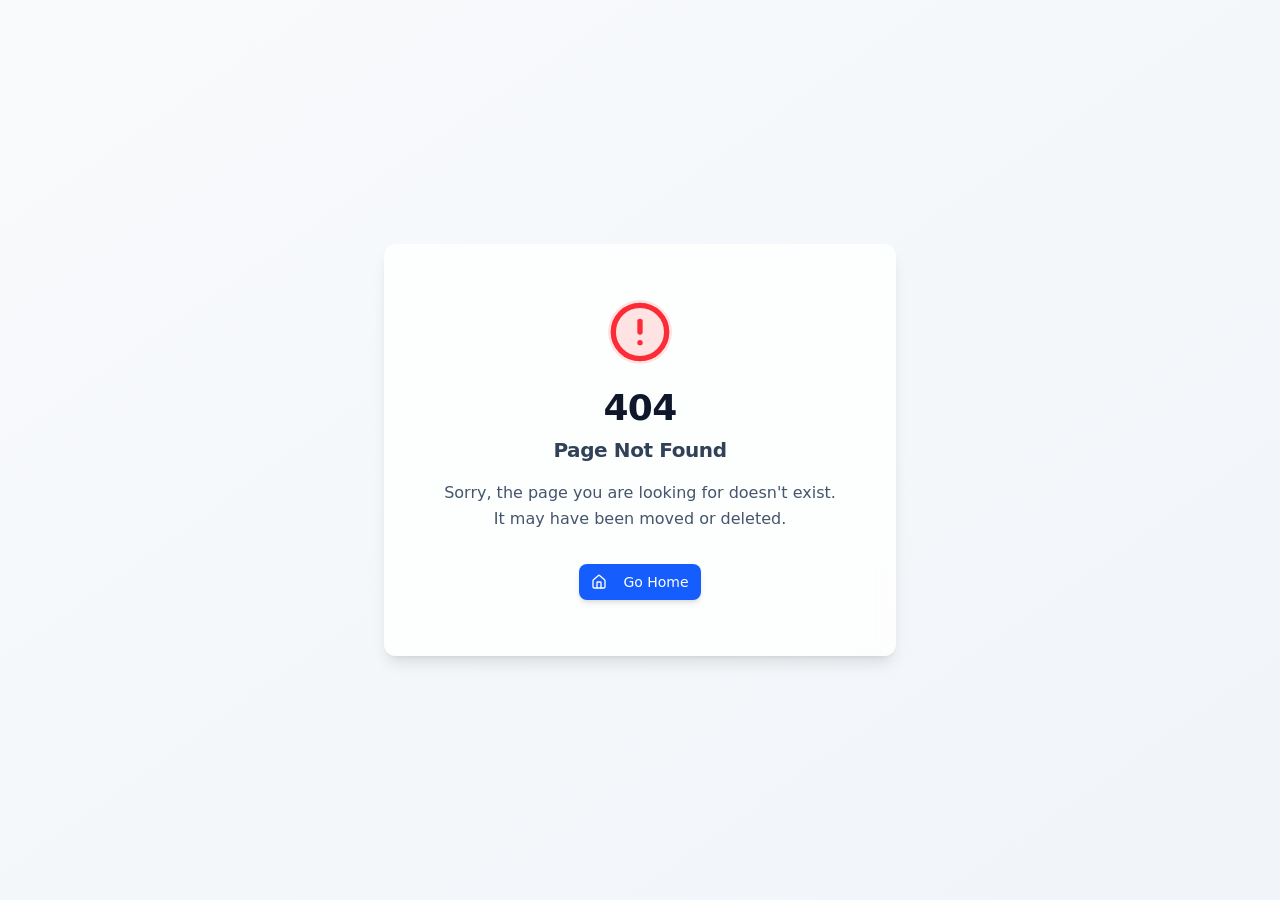
==== commit 45d08f6b: "Add files via upload" ====
--- a/index.html
+++ b/index.html
@@ -1,90 +1,28 @@
-<!doctype html>
-<html lang="en">
-
-  <head>
-    <meta charset="UTF-8" />
-    <meta
-      name="viewport"
-      content="width=device-width, initial-scale=1.0, maximum-scale=1" />
-    <title>Alex Niswander — AI Consulting & Development</title>    
-    <link rel="preconnect" href="https://fonts.googleapis.com" />
-    <link rel="preconnect" href="https://fonts.gstatic.com" crossorigin />
-    <link href="https://fonts.googleapis.com/css2?family=DM+Sans:ital,opsz,wght@0,9..40,300;0,9..40,400;0,9..40,500;0,9..40,600;0,9..40,700;0,9..40,800;1,9..40,400&family=JetBrains+Mono:wght@400;500&display=swap" rel="stylesheet" />
-    <meta name="description" content="Alex Niswander — AI Engineer & Consultant. LLM integration, RAG pipelines, and full-stack AI solutions for modern businesses." />
-    <meta property="og:title" content="Alex Niswander — AI Consulting & Development" />
-    <meta property="og:description" content="Building intelligent systems that drive real business value. LLM integration, RAG pipelines, AI automation." />
-<script type="module" crossorigin src="assets/index-B6f9-0Tz.js"></script>
-<link rel="stylesheet" crossorigin href="assets/index-D0uUa-I6.css">
-    <script src="/__manus__/debug-collector.js" defer></script>
-  </head>
-
-  <body>
-<div id="root"></div>
-    <script id="manus-runtime">window.__MANUS_HOST_DEV__ = false;
-(function(){"use strict";var Mr={exports:{}},Kn={};/**
- * @license React
- * react-jsx-runtime.production.js
- *
- * Copyright (c) Meta Platforms, Inc. and affiliates.
- *
- * This source code is licensed under the MIT license found in the
- * LICENSE file in the root directory of this source tree.
- */var $c;function um(){if($c)return Kn;$c=1;var r=Symbol.for("react.transitional.element"),i=Symbol.for("react.fragment");function c(s,d,m){var x=null;if(m!==void 0&&(x=""+m),d.key!==void 0&&(x=""+d.key),"key"in d){m={};for(var R in d)R!=="key"&&(m[R]=d[R])}else m=d;return d=m.ref,{$$typeof:r,type:s,key:x,ref:d!==void 0?d:null,props:m}}return Kn.Fragment=i,Kn.jsx=c,Kn.jsxs=c,Kn}var Fc;function dm(){return Fc||(Fc=1,Mr.exports=um()),Mr.exports}var h=dm(),Ar={exports:{}},Pn={},Rr={exports:{}},Nr={};/**
- * @license React
- * scheduler.production.js
- *
- * Copyright (c) Meta Platforms, Inc. and affiliates.
- *
- * This source code is licensed under the MIT license found in the
- * LICENSE file in the root directory of this source tree.
- */var Ic;function fm(){return Ic||(Ic=1,function(r){function i(A,q){var B=A.length;A.push(q);t:for(;0<B;){var bt=B-1>>>1,p=A[bt];if(0<d(p,q))A[bt]=q,A[B]=p,B=bt;else break t}}function c(A){return A.length===0?null:A[0]}function s(A){if(A.length===0)return null;var q=A[0],B=A.pop();if(B!==q){A[0]=B;t:for(var bt=0,p=A.length,O=p>>>1;bt<O;){var X=2*(bt+1)-1,G=A[X],Z=X+1,st=A[Z];if(0>d(G,B))Z<p&&0>d(st,G)?(A[bt]=st,A[Z]=B,bt=Z):(A[bt]=G,A[X]=B,bt=X);else if(Z<p&&0>d(st,B))A[bt]=st,A[Z]=B,bt=Z;else break t}}return q}function d(A,q){var B=A.sortIndex-q.sortIndex;return B!==0?B:A.id-q.id}if(r.unstable_now=void 0,typeof performance=="object"&&typeof performance.now=="function"){var m=performance;r.unstable_now=function(){return m.now()}}else{var x=Date,R=x.now();r.unstable_now=function(){return x.now()-R}}var C=[],v=[],D=1,j=null,J=3,at=!1,$=!1,nt=!1,ct=!1,ht=typeof setTimeout=="function"?setTimeout:null,St=typeof clearTimeout=="function"?clearTimeout:null,_=typeof setImmediate<"u"?setImmediate:null;function Y(A){for(var q=c(v);q!==null;){if(q.callback===null)s(v);else if(q.startTime<=A)s(v),q.sortIndex=q.expirationTime,i(C,q);else break;q=c(v)}}function H(A){if(nt=!1,Y(A),!$)if(c(C)!==null)$=!0,it||(it=!0,Bt());else{var q=c(v);q!==null&&Mt(H,q.startTime-A)}}var it=!1,rt=-1,V=5,xt=-1;function Be(){return ct?!0:!(r.unstable_now()-xt<V)}function te(){if(ct=!1,it){var A=r.unstable_now();xt=A;var q=!0;try{t:{$=!1,nt&&(nt=!1,St(rt),rt=-1),at=!0;var B=J;try{e:{for(Y(A),j=c(C);j!==null&&!(j.expirationTime>A&&Be());){var bt=j.callback;if(typeof bt=="function"){j.callback=null,J=j.priorityLevel;var p=bt(j.expirationTime<=A);if(A=r.unstable_now(),typeof p=="function"){j.callback=p,Y(A),q=!0;break e}j===c(C)&&s(C),Y(A)}else s(C);j=c(C)}if(j!==null)q=!0;else{var O=c(v);O!==null&&Mt(H,O.startTime-A),q=!1}}break t}finally{j=null,J=B,at=!1}q=void 0}}finally{q?Bt():it=!1}}}var Bt;if(typeof _=="function")Bt=function(){_(te)};else if(typeof MessageChannel<"u"){var me=new MessageChannel,Se=me.port2;me.port1.onmessage=te,Bt=function(){Se.postMessage(null)}}else Bt=function(){ht(te,0)};function Mt(A,q){rt=ht(function(){A(r.unstable_now())},q)}r.unstable_IdlePriority=5,r.unstable_ImmediatePriority=1,r.unstable_LowPriority=4,r.unstable_NormalPriority=3,r.unstable_Profiling=null,r.unstable_UserBlockingPriority=2,r.unstable_cancelCallback=function(A){A.callback=null},r.unstable_forceFrameRate=function(A){0>A||125<A?console.error("forceFrameRate takes a positive int between 0 and 125, forcing frame rates higher than 125 fps is not supported"):V=0<A?Math.floor(1e3/A):5},r.unstable_getCurrentPriorityLevel=function(){return J},r.unstable_next=function(A){switch(J){case 1:case 2:case 3:var q=3;break;default:q=J}var B=J;J=q;try{return A()}finally{J=B}},r.unstable_requestPaint=function(){ct=!0},r.unstable_runWithPriority=function(A,q){switch(A){case 1:case 2:case 3:case 4:case 5:break;default:A=3}var B=J;J=A;try{return q()}finally{J=B}},r.unstable_scheduleCallback=function(A,q,B){var bt=r.unstable_now();switch(typeof B=="object"&&B!==null?(B=B.delay,B=typeof B=="number"&&0<B?bt+B:bt):B=bt,A){case 1:var p=-1;break;case 2:p=250;break;case 5:p=1073741823;break;case 4:p=1e4;break;default:p=5e3}return p=B+p,A={id:D++,callback:q,priorityLevel:A,startTime:B,expirationTime:p,sortIndex:-1},B>bt?(A.sortIndex=B,i(v,A),c(C)===null&&A===c(v)&&(nt?(St(rt),rt=-1):nt=!0,Mt(H,B-bt))):(A.sortIndex=p,i(C,A),$||at||($=!0,it||(it=!0,Bt()))),A},r.unstable_shouldYield=Be,r.unstable_wrapCallback=function(A){var q=J;return function(){var B=J;J=q;try{return A.apply(this,arguments)}finally{J=B}}}}(Nr)),Nr}var tu;function hm(){return tu||(tu=1,Rr.exports=fm()),Rr.exports}var zr={exports:{}},ut={};/**
- * @license React
- * react.production.js
- *
- * Copyright (c) Meta Platforms, Inc. and affiliates.
- *
- * This source code is licensed under the MIT license found in the
- * LICENSE file in the root directory of this source tree.
- */var eu;function mm(){if(eu)return ut;eu=1;var r=Symbol.for("react.transitional.element"),i=Symbol.for("react.portal"),c=Symbol.for("react.fragment"),s=Symbol.for("react.strict_mode"),d=Symbol.for("react.profiler"),m=Symbol.for("react.consumer"),x=Symbol.for("react.context"),R=Symbol.for("react.forward_ref"),C=Symbol.for("react.suspense"),v=Symbol.for("react.memo"),D=Symbol.for("react.lazy"),j=Symbol.iterator;function J(p){return p===null||typeof p!="object"?null:(p=j&&p[j]||p["@@iterator"],typeof p=="function"?p:null)}var at={isMounted:function(){return!1},enqueueForceUpdate:function(){},enqueueReplaceState:function(){},enqueueSetState:function(){}},$=Object.assign,nt={};function ct(p,O,X){this.props=p,this.context=O,this.refs=nt,this.updater=X||at}ct.prototype.isReactComponent={},ct.prototype.setState=function(p,O){if(typeof p!="object"&&typeof p!="function"&&p!=null)throw Error("takes an object of state variables to update or a function which returns an object of state variables.");this.updater.enqueueSetState(this,p,O,"setState")},ct.prototype.forceUpdate=function(p){this.updater.enqueueForceUpdate(this,p,"forceUpdate")};function ht(){}ht.prototype=ct.prototype;function St(p,O,X){this.props=p,this.context=O,this.refs=nt,this.updater=X||at}var _=St.prototype=new ht;_.constructor=St,$(_,ct.prototype),_.isPureReactComponent=!0;var Y=Array.isArray,H={H:null,A:null,T:null,S:null,V:null},it=Object.prototype.hasOwnProperty;function rt(p,O,X,G,Z,st){return X=st.ref,{$$typeof:r,type:p,key:O,ref:X!==void 0?X:null,props:st}}function V(p,O){return rt(p.type,O,void 0,void 0,void 0,p.props)}function xt(p){return typeof p=="object"&&p!==null&&p.$$typeof===r}function Be(p){var O={"=":"=0",":":"=2"};return"$"+p.replace(/[=:]/g,function(X){return O[X]})}var te=/\/+/g;function Bt(p,O){return typeof p=="object"&&p!==null&&p.key!=null?Be(""+p.key):O.toString(36)}function me(){}function Se(p){switch(p.status){case"fulfilled":return p.value;case"rejected":throw p.reason;default:switch(typeof p.status=="string"?p.then(me,me):(p.status="pending",p.then(function(O){p.status==="pending"&&(p.status="fulfilled",p.value=O)},function(O){p.status==="pending"&&(p.status="rejected",p.reason=O)})),p.status){case"fulfilled":return p.value;case"rejected":throw p.reason}}throw p}function Mt(p,O,X,G,Z){var st=typeof p;(st==="undefined"||st==="boolean")&&(p=null);var I=!1;if(p===null)I=!0;else switch(st){case"bigint":case"string":case"number":I=!0;break;case"object":switch(p.$$typeof){case r:case i:I=!0;break;case D:return I=p._init,Mt(I(p._payload),O,X,G,Z)}}if(I)return Z=Z(p),I=G===""?"."+Bt(p,0):G,Y(Z)?(X="",I!=null&&(X=I.replace(te,"$&/")+"/"),Mt(Z,O,X,"",function(Jt){return Jt})):Z!=null&&(xt(Z)&&(Z=V(Z,X+(Z.key==null||p&&p.key===Z.key?"":(""+Z.key).replace(te,"$&/")+"/")+I)),O.push(Z)),1;I=0;var gt=G===""?".":G+":";if(Y(p))for(var Tt=0;Tt<p.length;Tt++)G=p[Tt],st=gt+Bt(G,Tt),I+=Mt(G,O,X,st,Z);else if(Tt=J(p),typeof Tt=="function")for(p=Tt.call(p),Tt=0;!(G=p.next()).done;)G=G.value,st=gt+Bt(G,Tt++),I+=Mt(G,O,X,st,Z);else if(st==="object"){if(typeof p.then=="function")return Mt(Se(p),O,X,G,Z);throw O=String(p),Error("Objects are not valid as a React child (found: "+(O==="[object Object]"?"object with keys {"+Object.keys(p).join(", ")+"}":O)+"). If you meant to render a collection of children, use an array instead.")}return I}function A(p,O,X){if(p==null)return p;var G=[],Z=0;return Mt(p,G,"","",function(st){return O.call(X,st,Z++)}),G}function q(p){if(p._status===-1){var O=p._result;O=O(),O.then(function(X){(p._status===0||p._status===-1)&&(p._status=1,p._result=X)},function(X){(p._status===0||p._status===-1)&&(p._status=2,p._result=X)}),p._status===-1&&(p._status=0,p._result=O)}if(p._status===1)return p._result.default;throw p._result}var B=typeof reportError=="function"?reportError:function(p){if(typeof window=="object"&&typeof window.ErrorEvent=="function"){var O=new window.ErrorEvent("error",{bubbles:!0,cancelable:!0,message:typeof p=="object"&&p!==null&&typeof p.message=="string"?String(p.message):String(p),error:p});if(!window.dispatchEvent(O))return}else if(typeof process=="object"&&typeof process.emit=="function"){process.emit("uncaughtException",p);return}console.error(p)};function bt(){}return ut.Children={map:A,forEach:function(p,O,X){A(p,function(){O.apply(this,arguments)},X)},count:function(p){var O=0;return A(p,function(){O++}),O},toArray:function(p){return A(p,function(O){return O})||[]},only:function(p){if(!xt(p))throw Error("React.Children.only expected to receive a single React element child.");return p}},ut.Component=ct,ut.Fragment=c,ut.Profiler=d,ut.PureComponent=St,ut.StrictMode=s,ut.Suspense=C,ut.__CLIENT_INTERNALS_DO_NOT_USE_OR_WARN_USERS_THEY_CANNOT_UPGRADE=H,ut.__COMPILER_RUNTIME={__proto__:null,c:function(p){return H.H.useMemoCache(p)}},ut.cache=function(p){return function(){return p.apply(null,arguments)}},ut.cloneElement=function(p,O,X){if(p==null)throw Error("The argument must be a React element, but you passed "+p+".");var G=$({},p.props),Z=p.key,st=void 0;if(O!=null)for(I in O.ref!==void 0&&(st=void 0),O.key!==void 0&&(Z=""+O.key),O)!it.call(O,I)||I==="key"||I==="__self"||I==="__source"||I==="ref"&&O.ref===void 0||(G[I]=O[I]);var I=arguments.length-2;if(I===1)G.children=X;else if(1<I){for(var gt=Array(I),Tt=0;Tt<I;Tt++)gt[Tt]=arguments[Tt+2];G.children=gt}return rt(p.type,Z,void 0,void 0,st,G)},ut.createContext=function(p){return p={$$typeof:x,_currentValue:p,_currentValue2:p,_threadCount:0,Provider:null,Consumer:null},p.Provider=p,p.Consumer={$$typeof:m,_context:p},p},ut.createElement=function(p,O,X){var G,Z={},st=null;if(O!=null)for(G in O.key!==void 0&&(st=""+O.key),O)it.call(O,G)&&G!=="key"&&G!=="__self"&&G!=="__source"&&(Z[G]=O[G]);var I=arguments.length-2;if(I===1)Z.children=X;else if(1<I){for(var gt=Array(I),Tt=0;Tt<I;Tt++)gt[Tt]=arguments[Tt+2];Z.children=gt}if(p&&p.defaultProps)for(G in I=p.defaultProps,I)Z[G]===void 0&&(Z[G]=I[G]);return rt(p,st,void 0,void 0,null,Z)},ut.createRef=function(){return{current:null}},ut.forwardRef=function(p){return{$$typeof:R,render:p}},ut.isValidElement=xt,ut.lazy=function(p){return{$$typeof:D,_payload:{_status:-1,_result:p},_init:q}},ut.memo=function(p,O){return{$$typeof:v,type:p,compare:O===void 0?null:O}},ut.startTransition=function(p){var O=H.T,X={};H.T=X;try{var G=p(),Z=H.S;Z!==null&&Z(X,G),typeof G=="object"&&G!==null&&typeof G.then=="function"&&G.then(bt,B)}catch(st){B(st)}finally{H.T=O}},ut.unstable_useCacheRefresh=function(){return H.H.useCacheRefresh()},ut.use=function(p){return H.H.use(p)},ut.useActionState=function(p,O,X){return H.H.useActionState(p,O,X)},ut.useCallback=function(p,O){return H.H.useCallback(p,O)},ut.useContext=function(p){return H.H.useContext(p)},ut.useDebugValue=function(){},ut.useDeferredValue=function(p,O){return H.H.useDeferredValue(p,O)},ut.useEffect=function(p,O,X){var G=H.H;if(typeof X=="function")throw Error("useEffect CRUD overload is not enabled in this build of React.");return G.useEffect(p,O)},ut.useId=function(){return H.H.useId()},ut.useImperativeHandle=function(p,O,X){return H.H.useImperativeHandle(p,O,X)},ut.useInsertionEffect=function(p,O){return H.H.useInsertionEffect(p,O)},ut.useLayoutEffect=function(p,O){return H.H.useLayoutEffect(p,O)},ut.useMemo=function(p,O){return H.H.useMemo(p,O)},ut.useOptimistic=function(p,O){return H.H.useOptimistic(p,O)},ut.useReducer=function(p,O,X){return H.H.useReducer(p,O,X)},ut.useRef=function(p){return H.H.useRef(p)},ut.useState=function(p){return H.H.useState(p)},ut.useSyncExternalStore=function(p,O,X){return H.H.useSyncExternalStore(p,O,X)},ut.useTransition=function(){return H.H.useTransition()},ut.version="19.1.1",ut}var lu;function _r(){return lu||(lu=1,zr.exports=mm()),zr.exports}var kr={exports:{}},he={};/**
- * @license React
- * react-dom.production.js
- *
- * Copyright (c) Meta Platforms, Inc. and affiliates.
- *
- * This source code is licensed under the MIT license found in the
- * LICENSE file in the root directory of this source tree.
- */var au;function gm(){if(au)return he;au=1;var r=_r();function i(C){var v="https://react.dev/errors/"+C;if(1<arguments.length){v+="?args[]="+encodeURIComponent(arguments[1]);for(var D=2;D<arguments.length;D++)v+="&args[]="+encodeURIComponent(arguments[D])}return"Minified React error #"+C+"; visit "+v+" for the full message or use the non-minified dev environment for full errors and additional helpful warnings."}function c(){}var s={d:{f:c,r:function(){throw Error(i(522))},D:c,C:c,L:c,m:c,X:c,S:c,M:c},p:0,findDOMNode:null},d=Symbol.for("react.portal");function m(C,v,D){var j=3<arguments.length&&arguments[3]!==void 0?arguments[3]:null;return{$$typeof:d,key:j==null?null:""+j,children:C,containerInfo:v,implementation:D}}var x=r.__CLIENT_INTERNALS_DO_NOT_USE_OR_WARN_USERS_THEY_CANNOT_UPGRADE;function R(C,v){if(C==="font")return"";if(typeof v=="string")return v==="use-credentials"?v:""}return he.__DOM_INTERNALS_DO_NOT_USE_OR_WARN_USERS_THEY_CANNOT_UPGRADE=s,he.createPortal=function(C,v){var D=2<arguments.length&&arguments[2]!==void 0?arguments[2]:null;if(!v||v.nodeType!==1&&v.nodeType!==9&&v.nodeType!==11)throw Error(i(299));return m(C,v,null,D)},he.flushSync=function(C){var v=x.T,D=s.p;try{if(x.T=null,s.p=2,C)return C()}finally{x.T=v,s.p=D,s.d.f()}},he.preconnect=function(C,v){typeof C=="string"&&(v?(v=v.crossOrigin,v=typeof v=="string"?v==="use-credentials"?v:"":void 0):v=null,s.d.C(C,v))},he.prefetchDNS=function(C){typeof C=="string"&&s.d.D(C)},he.preinit=function(C,v){if(typeof C=="string"&&v&&typeof v.as=="string"){var D=v.as,j=R(D,v.crossOrigin),J=typeof v.integrity=="string"?v.integrity:void 0,at=typeof v.fetchPriority=="string"?v.fetchPriority:void 0;D==="style"?s.d.S(C,typeof v.precedence=="string"?v.precedence:void 0,{crossOrigin:j,integrity:J,fetchPriority:at}):D==="script"&&s.d.X(C,{crossOrigin:j,integrity:J,fetchPriority:at,nonce:typeof v.nonce=="string"?v.nonce:void 0})}},he.preinitModule=function(C,v){if(typeof C=="string")if(typeof v=="object"&&v!==null){if(v.as==null||v.as==="script"){var D=R(v.as,v.crossOrigin);s.d.M(C,{crossOrigin:D,integrity:typeof v.integrity=="string"?v.integrity:void 0,nonce:typeof v.nonce=="string"?v.nonce:void 0})}}else v==null&&s.d.M(C)},he.preload=function(C,v){if(typeof C=="string"&&typeof v=="object"&&v!==null&&typeof v.as=="string"){var D=v.as,j=R(D,v.crossOrigin);s.d.L(C,D,{crossOrigin:j,integrity:typeof v.integrity=="string"?v.integrity:void 0,nonce:typeof v.nonce=="string"?v.nonce:void 0,type:typeof v.type=="string"?v.type:void 0,fetchPriority:typeof v.fetchPriority=="string"?v.fetchPriority:void 0,referrerPolicy:typeof v.referrerPolicy=="string"?v.referrerPolicy:void 0,imageSrcSet:typeof v.imageSrcSet=="string"?v.imageSrcSet:void 0,imageSizes:typeof v.imageSizes=="string"?v.imageSizes:void 0,media:typeof v.media=="string"?v.media:void 0})}},he.preloadModule=function(C,v){if(typeof C=="string")if(v){var D=R(v.as,v.crossOrigin);s.d.m(C,{as:typeof v.as=="string"&&v.as!=="script"?v.as:void 0,crossOrigin:D,integrity:typeof v.integrity=="string"?v.integrity:void 0})}else s.d.m(C)},he.requestFormReset=function(C){s.d.r(C)},he.unstable_batchedUpdates=function(C,v){return C(v)},he.useFormState=function(C,v,D){return x.H.useFormState(C,v,D)},he.useFormStatus=function(){return x.H.useHostTransitionStatus()},he.version="19.1.1",he}var nu;function pm(){if(nu)return kr.exports;nu=1;function r(){if(!(typeof __REACT_DEVTOOLS_GLOBAL_HOOK__>"u"||typeof __REACT_DEVTOOLS_GLOBAL_HOOK__.checkDCE!="function"))try{__REACT_DEVTOOLS_GLOBAL_HOOK__.checkDCE(r)}catch(i){console.error(i)}}return r(),kr.exports=gm(),kr.exports}/**
- * @license React
- * react-dom-client.production.js
- *
- * Copyright (c) Meta Platforms, Inc. and affiliates.
- *
- * This source code is licensed under the MIT license found in the
- * LICENSE file in the root directory of this source tree.
- */var ou;function ym(){if(ou)return Pn;ou=1;var r=hm(),i=_r(),c=pm();function s(t){var e="https://react.dev/errors/"+t;if(1<arguments.length){e+="?args[]="+encodeURIComponent(arguments[1]);for(var l=2;l<arguments.length;l++)e+="&args[]="+encodeURIComponent(arguments[l])}return"Minified React error #"+t+"; visit "+e+" for the full message or use the non-minified dev environment for full errors and additional helpful warnings."}function d(t){return!(!t||t.nodeType!==1&&t.nodeType!==9&&t.nodeType!==11)}function m(t){var e=t,l=t;if(t.alternate)for(;e.return;)e=e.return;else{t=e;do e=t,(e.flags&4098)!==0&&(l=e.return),t=e.return;while(t)}return e.tag===3?l:null}function x(t){if(t.tag===13){var e=t.memoizedState;if(e===null&&(t=t.alternate,t!==null&&(e=t.memoizedState)),e!==null)return e.dehydrated}return null}function R(t){if(m(t)!==t)throw Error(s(188))}function C(t){var e=t.alternate;if(!e){if(e=m(t),e===null)throw Error(s(188));return e!==t?null:t}for(var l=t,a=e;;){var n=l.return;if(n===null)break;var o=n.alternate;if(o===null){if(a=n.return,a!==null){l=a;continue}break}if(n.child===o.child){for(o=n.child;o;){if(o===l)return R(n),t;if(o===a)return R(n),e;o=o.sibling}throw Error(s(188))}if(l.return!==a.return)l=n,a=o;else{for(var u=!1,f=n.child;f;){if(f===l){u=!0,l=n,a=o;break}if(f===a){u=!0,a=n,l=o;break}f=f.sibling}if(!u){for(f=o.child;f;){if(f===l){u=!0,l=o,a=n;break}if(f===a){u=!0,a=o,l=n;break}f=f.sibling}if(!u)throw Error(s(189))}}if(l.alternate!==a)throw Error(s(190))}if(l.tag!==3)throw Error(s(188));return l.stateNode.current===l?t:e}function v(t){var e=t.tag;if(e===5||e===26||e===27||e===6)return t;for(t=t.child;t!==null;){if(e=v(t),e!==null)return e;t=t.sibling}return null}var D=Object.assign,j=Symbol.for("react.element"),J=Symbol.for("react.transitional.element"),at=Symbol.for("react.portal"),$=Symbol.for("react.fragment"),nt=Symbol.for("react.strict_mode"),ct=Symbol.for("react.profiler"),ht=Symbol.for("react.provider"),St=Symbol.for("react.consumer"),_=Symbol.for("react.context"),Y=Symbol.for("react.forward_ref"),H=Symbol.for("react.suspense"),it=Symbol.for("react.suspense_list"),rt=Symbol.for("react.memo"),V=Symbol.for("react.lazy"),xt=Symbol.for("react.activity"),Be=Symbol.for("react.memo_cache_sentinel"),te=Symbol.iterator;function Bt(t){return t===null||typeof t!="object"?null:(t=te&&t[te]||t["@@iterator"],typeof t=="function"?t:null)}var me=Symbol.for("react.client.reference");function Se(t){if(t==null)return null;if(typeof t=="function")return t.$$typeof===me?null:t.displayName||t.name||null;if(typeof t=="string")return t;switch(t){case $:return"Fragment";case ct:return"Profiler";case nt:return"StrictMode";case H:return"Suspense";case it:return"SuspenseList";case xt:return"Activity"}if(typeof t=="object")switch(t.$$typeof){case at:return"Portal";case _:return(t.displayName||"Context")+".Provider";case St:return(t._context.displayName||"Context")+".Consumer";case Y:var e=t.render;return t=t.displayName,t||(t=e.displayName||e.name||"",t=t!==""?"ForwardRef("+t+")":"ForwardRef"),t;case rt:return e=t.displayName||null,e!==null?e:Se(t.type)||"Memo";case V:e=t._payload,t=t._init;try{return Se(t(e))}catch{}}return null}var Mt=Array.isArray,A=i.__CLIENT_INTERNALS_DO_NOT_USE_OR_WARN_USERS_THEY_CANNOT_UPGRADE,q=c.__DOM_INTERNALS_DO_NOT_USE_OR_WARN_USERS_THEY_CANNOT_UPGRADE,B={pending:!1,data:null,method:null,action:null},bt=[],p=-1;function O(t){return{current:t}}function X(t){0>p||(t.current=bt[p],bt[p]=null,p--)}function G(t,e){p++,bt[p]=t.current,t.current=e}var Z=O(null),st=O(null),I=O(null),gt=O(null);function Tt(t,e){switch(G(I,e),G(st,t),G(Z,null),e.nodeType){case 9:case 11:t=(t=e.documentElement)&&(t=t.namespaceURI)?Hh(t):0;break;default:if(t=e.tagName,e=e.namespaceURI)e=Hh(e),t=Uh(e,t);else switch(t){case"svg":t=1;break;case"math":t=2;break;default:t=0}}X(Z),G(Z,t)}function Jt(){X(Z),X(st),X(I)}function Ke(t){t.memoizedState!==null&&G(gt,t);var e=Z.current,l=Uh(e,t.type);e!==l&&(G(st,t),G(Z,l))}function Ce(t){st.current===t&&(X(Z),X(st)),gt.current===t&&(X(gt),Wo._currentValue=B)}var Pe=Object.prototype.hasOwnProperty,yl=r.unstable_scheduleCallback,sn=r.unstable_cancelCallback,Ca=r.unstable_shouldYield,ri=r.unstable_requestPaint,ge=r.unstable_now,si=r.unstable_getCurrentPriorityLevel,Ul=r.unstable_ImmediatePriority,Fn=r.unstable_UserBlockingPriority,nl=r.unstable_NormalPriority,ci=r.unstable_LowPriority,Gl=r.unstable_IdlePriority,ui=r.log,Ea=r.unstable_setDisableYieldValue,ql=null,Wt=null;function Je(t){if(typeof ui=="function"&&Ea(t),Wt&&typeof Wt.setStrictMode=="function")try{Wt.setStrictMode(ql,t)}catch{}}var $t=Math.clz32?Math.clz32:fi,di=Math.log,Ta=Math.LN2;function fi(t){return t>>>=0,t===0?32:31-(di(t)/Ta|0)|0}var L=256,cn=4194304;function vl(t){var e=t&42;if(e!==0)return e;switch(t&-t){case 1:return 1;case 2:return 2;case 4:return 4;case 8:return 8;case 16:return 16;case 32:return 32;case 64:return 64;case 128:return 128;case 256:case 512:case 1024:case 2048:case 4096:case 8192:case 16384:case 32768:case 65536:case 131072:case 262144:case 524288:case 1048576:case 2097152:return t&4194048;case 4194304:case 8388608:case 16777216:case 33554432:return t&62914560;case 67108864:return 67108864;case 134217728:return 134217728;case 268435456:return 268435456;case 536870912:return 536870912;case 1073741824:return 0;default:return t}}function un(t,e,l){var a=t.pendingLanes;if(a===0)return 0;var n=0,o=t.suspendedLanes,u=t.pingedLanes;t=t.warmLanes;var f=a&134217727;return f!==0?(a=f&~o,a!==0?n=vl(a):(u&=f,u!==0?n=vl(u):l||(l=f&~t,l!==0&&(n=vl(l))))):(f=a&~o,f!==0?n=vl(f):u!==0?n=vl(u):l||(l=a&~t,l!==0&&(n=vl(l)))),n===0?0:e!==0&&e!==n&&(e&o)===0&&(o=n&-n,l=e&-e,o>=l||o===32&&(l&4194048)!==0)?e:n}function Dt(t,e){return(t.pendingLanes&~(t.suspendedLanes&~t.pingedLanes)&e)===0}function In(t,e){switch(t){case 1:case 2:case 4:case 8:case 64:return e+250;case 16:case 32:case 128:case 256:case 512:case 1024:case 2048:case 4096:case 8192:case 16384:case 32768:case 65536:case 131072:case 262144:case 524288:case 1048576:case 2097152:return e+5e3;case 4194304:case 8388608:case 16777216:case 33554432:return-1;case 67108864:case 134217728:case 268435456:case 536870912:case 1073741824:return-1;default:return-1}}function to(){var t=L;return L<<=1,(L&4194048)===0&&(L=256),t}function hi(){var t=cn;return cn<<=1,(cn&62914560)===0&&(cn=4194304),t}function eo(t){for(var e=[],l=0;31>l;l++)e.push(t);return e}function Da(t,e){t.pendingLanes|=e,e!==268435456&&(t.suspendedLanes=0,t.pingedLanes=0,t.warmLanes=0)}function Ir(t,e,l,a,n,o){var u=t.pendingLanes;t.pendingLanes=l,t.suspendedLanes=0,t.pingedLanes=0,t.warmLanes=0,t.expiredLanes&=l,t.entangledLanes&=l,t.errorRecoveryDisabledLanes&=l,t.shellSuspendCounter=0;var f=t.entanglements,g=t.expirationTimes,S=t.hiddenUpdates;for(l=u&~l;0<l;){var N=31-$t(l),k=1<<N;f[N]=0,g[N]=-1;var E=S[N];if(E!==null)for(S[N]=null,N=0;N<E.length;N++){var T=E[N];T!==null&&(T.lane&=-536870913)}l&=~k}a!==0&&mi(t,a,0),o!==0&&n===0&&t.tag!==0&&(t.suspendedLanes|=o&~(u&~e))}function mi(t,e,l){t.pendingLanes|=e,t.suspendedLanes&=~e;var a=31-$t(e);t.entangledLanes|=e,t.entanglements[a]=t.entanglements[a]|1073741824|l&4194090}function gi(t,e){var l=t.entangledLanes|=e;for(t=t.entanglements;l;){var a=31-$t(l),n=1<<a;n&e|t[a]&e&&(t[a]|=e),l&=~n}}function lo(t){switch(t){case 2:t=1;break;case 8:t=4;break;case 32:t=16;break;case 256:case 512:case 1024:case 2048:case 4096:case 8192:case 16384:case 32768:case 65536:case 131072:case 262144:case 524288:case 1048576:case 2097152:case 4194304:case 8388608:case 16777216:case 33554432:t=128;break;case 268435456:t=134217728;break;default:t=0}return t}function ao(t){return t&=-t,2<t?8<t?(t&134217727)!==0?32:268435456:8:2}function pi(){var t=q.p;return t!==0?t:(t=window.event,t===void 0?32:nm(t.type))}function ts(t,e){var l=q.p;try{return q.p=t,e()}finally{q.p=l}}var ol=Math.random().toString(36).slice(2),ee="__reactFiber$"+ol,pe="__reactProps$"+ol,Yl="__reactContainer$"+ol,no="__reactEvents$"+ol,es="__reactListeners$"+ol,ls="__reactHandles$"+ol,yi="__reactResources$"+ol,Ma="__reactMarker$"+ol;function oo(t){delete t[ee],delete t[pe],delete t[no],delete t[es],delete t[ls]}function Vl(t){var e=t[ee];if(e)return e;for(var l=t.parentNode;l;){if(e=l[Yl]||l[ee]){if(l=e.alternate,e.child!==null||l!==null&&l.child!==null)for(t=Vh(t);t!==null;){if(l=t[ee])return l;t=Vh(t)}return e}t=l,l=t.parentNode}return null}function Xl(t){if(t=t[ee]||t[Yl]){var e=t.tag;if(e===5||e===6||e===13||e===26||e===27||e===3)return t}return null}function Aa(t){var e=t.tag;if(e===5||e===26||e===27||e===6)return t.stateNode;throw Error(s(33))}function Zl(t){var e=t[yi];return e||(e=t[yi]={hoistableStyles:new Map,hoistableScripts:new Map}),e}function Vt(t){t[Ma]=!0}var vi=new Set,bi={};function bl(t,e){We(t,e),We(t+"Capture",e)}function We(t,e){for(bi[t]=e,t=0;t<e.length;t++)vi.add(e[t])}var as=RegExp("^[:A-Z_a-z\\u00C0-\\u00D6\\u00D8-\\u00F6\\u00F8-\\u02FF\\u0370-\\u037D\\u037F-\\u1FFF\\u200C-\\u200D\\u2070-\\u218F\\u2C00-\\u2FEF\\u3001-\\uD7FF\\uF900-\\uFDCF\\uFDF0-\\uFFFD][:A-Z_a-z\\u00C0-\\u00D6\\u00D8-\\u00F6\\u00F8-\\u02FF\\u0370-\\u037D\\u037F-\\u1FFF\\u200C-\\u200D\\u2070-\\u218F\\u2C00-\\u2FEF\\u3001-\\uD7FF\\uF900-\\uFDCF\\uFDF0-\\uFFFD\\-.0-9\\u00B7\\u0300-\\u036F\\u203F-\\u2040]*$"),xi={},wi={};function Ra(t){return Pe.call(wi,t)?!0:Pe.call(xi,t)?!1:as.test(t)?wi[t]=!0:(xi[t]=!0,!1)}function M(t,e,l){if(Ra(e))if(l===null)t.removeAttribute(e);else{switch(typeof l){case"undefined":case"function":case"symbol":t.removeAttribute(e);return;case"boolean":var a=e.toLowerCase().slice(0,5);if(a!=="data-"&&a!=="aria-"){t.removeAttribute(e);return}}t.setAttribute(e,""+l)}}function tt(t,e,l){if(l===null)t.removeAttribute(e);else{switch(typeof l){case"undefined":case"function":case"symbol":case"boolean":t.removeAttribute(e);return}t.setAttribute(e,""+l)}}function Ot(t,e,l,a){if(a===null)t.removeAttribute(l);else{switch(typeof a){case"undefined":case"function":case"symbol":case"boolean":t.removeAttribute(l);return}t.setAttributeNS(e,l,""+a)}}var le,Ee;function ae(t){if(le===void 0)try{throw Error()}catch(l){var e=l.stack.trim().match(/\n( *(at )?)/);le=e&&e[1]||"",Ee=-1<l.stack.indexOf(`
-    at`)?" (<anonymous>)":-1<l.stack.indexOf("@")?"@unknown:0:0":""}return`
-`+le+t+Ee}var Le=!1;function He(t,e){if(!t||Le)return"";Le=!0;var l=Error.prepareStackTrace;Error.prepareStackTrace=void 0;try{var a={DetermineComponentFrameRoot:function(){try{if(e){var k=function(){throw Error()};if(Object.defineProperty(k.prototype,"props",{set:function(){throw Error()}}),typeof Reflect=="object"&&Reflect.construct){try{Reflect.construct(k,[])}catch(T){var E=T}Reflect.construct(t,[],k)}else{try{k.call()}catch(T){E=T}t.call(k.prototype)}}else{try{throw Error()}catch(T){E=T}(k=t())&&typeof k.catch=="function"&&k.catch(function(){})}}catch(T){if(T&&E&&typeof T.stack=="string")return[T.stack,E.stack]}return[null,null]}};a.DetermineComponentFrameRoot.displayName="DetermineComponentFrameRoot";var n=Object.getOwnPropertyDescriptor(a.DetermineComponentFrameRoot,"name");n&&n.configurable&&Object.defineProperty(a.DetermineComponentFrameRoot,"name",{value:"DetermineComponentFrameRoot"});var o=a.DetermineComponentFrameRoot(),u=o[0],f=o[1];if(u&&f){var g=u.split(`
-`),S=f.split(`
-`);for(n=a=0;a<g.length&&!g[a].includes("DetermineComponentFrameRoot");)a++;for(;n<S.length&&!S[n].includes("DetermineComponentFrameRoot");)n++;if(a===g.length||n===S.length)for(a=g.length-1,n=S.length-1;1<=a&&0<=n&&g[a]!==S[n];)n--;for(;1<=a&&0<=n;a--,n--)if(g[a]!==S[n]){if(a!==1||n!==1)do if(a--,n--,0>n||g[a]!==S[n]){var N=`
-`+g[a].replace(" at new "," at ");return t.displayName&&N.includes("<anonymous>")&&(N=N.replace("<anonymous>",t.displayName)),N}while(1<=a&&0<=n);break}}}finally{Le=!1,Error.prepareStackTrace=l}return(l=t?t.displayName||t.name:"")?ae(l):""}function Ql(t){switch(t.tag){case 26:case 27:case 5:return ae(t.type);case 16:return ae("Lazy");case 13:return ae("Suspense");case 19:return ae("SuspenseList");case 0:case 15:return He(t.type,!1);case 11:return He(t.type.render,!1);case 1:return He(t.type,!0);case 31:return ae("Activity");default:return""}}function xl(t){try{var e="";do e+=Ql(t),t=t.return;while(t);return e}catch(l){return`
-Error generating stack: `+l.message+`
-`+l.stack}}function Xt(t){switch(typeof t){case"bigint":case"boolean":case"number":case"string":case"undefined":return t;case"object":return t;default:return""}}function il(t){var e=t.type;return(t=t.nodeName)&&t.toLowerCase()==="input"&&(e==="checkbox"||e==="radio")}function ve(t){var e=il(t)?"checked":"value",l=Object.getOwnPropertyDescriptor(t.constructor.prototype,e),a=""+t[e];if(!t.hasOwnProperty(e)&&typeof l<"u"&&typeof l.get=="function"&&typeof l.set=="function"){var n=l.get,o=l.set;return Object.defineProperty(t,e,{configurable:!0,get:function(){return n.call(this)},set:function(u){a=""+u,o.call(this,u)}}),Object.defineProperty(t,e,{enumerable:l.enumerable}),{getValue:function(){return a},setValue:function(u){a=""+u},stopTracking:function(){t._valueTracker=null,delete t[e]}}}}function re(t){t._valueTracker||(t._valueTracker=ve(t))}function rl(t){if(!t)return!1;var e=t._valueTracker;if(!e)return!0;var l=e.getValue(),a="";return t&&(a=il(t)?t.checked?"true":"false":t.value),t=a,t!==l?(e.setValue(t),!0):!1}function wl(t){if(t=t||(typeof document<"u"?document:void 0),typeof t>"u")return null;try{return t.activeElement||t.body}catch{return t.body}}var dn=/[\n"\\]/g;function se(t){return t.replace(dn,function(e){return"\\"+e.charCodeAt(0).toString(16)+" "})}function Kl(t,e,l,a,n,o,u,f){t.name="",u!=null&&typeof u!="function"&&typeof u!="symbol"&&typeof u!="boolean"?t.type=u:t.removeAttribute("type"),e!=null?u==="number"?(e===0&&t.value===""||t.value!=e)&&(t.value=""+Xt(e)):t.value!==""+Xt(e)&&(t.value=""+Xt(e)):u!=="submit"&&u!=="reset"||t.removeAttribute("value"),e!=null?Pl(t,u,Xt(e)):l!=null?Pl(t,u,Xt(l)):a!=null&&t.removeAttribute("value"),n==null&&o!=null&&(t.defaultChecked=!!o),n!=null&&(t.checked=n&&typeof n!="function"&&typeof n!="symbol"),f!=null&&typeof f!="function"&&typeof f!="symbol"&&typeof f!="boolean"?t.name=""+Xt(f):t.removeAttribute("name")}function Na(t,e,l,a,n,o,u,f){if(o!=null&&typeof o!="function"&&typeof o!="symbol"&&typeof o!="boolean"&&(t.type=o),e!=null||l!=null){if(!(o!=="submit"&&o!=="reset"||e!=null))return;l=l!=null?""+Xt(l):"",e=e!=null?""+Xt(e):l,f||e===t.value||(t.value=e),t.defaultValue=e}a=a??n,a=typeof a!="function"&&typeof a!="symbol"&&!!a,t.checked=f?t.checked:!!a,t.defaultChecked=!!a,u!=null&&typeof u!="function"&&typeof u!="symbol"&&typeof u!="boolean"&&(t.name=u)}function Pl(t,e,l){e==="number"&&wl(t.ownerDocument)===t||t.defaultValue===""+l||(t.defaultValue=""+l)}function $e(t,e,l,a){if(t=t.options,e){e={};for(var n=0;n<l.length;n++)e["$"+l[n]]=!0;for(l=0;l<t.length;l++)n=e.hasOwnProperty("$"+t[l].value),t[l].selected!==n&&(t[l].selected=n),n&&a&&(t[l].defaultSelected=!0)}else{for(l=""+Xt(l),e=null,n=0;n<t.length;n++){if(t[n].value===l){t[n].selected=!0,a&&(t[n].defaultSelected=!0);return}e!==null||t[n].disabled||(e=t[n])}e!==null&&(e.selected=!0)}}function za(t,e,l){if(e!=null&&(e=""+Xt(e),e!==t.value&&(t.value=e),l==null)){t.defaultValue!==e&&(t.defaultValue=e);return}t.defaultValue=l!=null?""+Xt(l):""}function _a(t,e,l,a){if(e==null){if(a!=null){if(l!=null)throw Error(s(92));if(Mt(a)){if(1<a.length)throw Error(s(93));a=a[0]}l=a}l==null&&(l=""),e=l}l=Xt(e),t.defaultValue=l,a=t.textContent,a===l&&a!==""&&a!==null&&(t.value=a)}function Fe(t,e){if(e){var l=t.firstChild;if(l&&l===t.lastChild&&l.nodeType===3){l.nodeValue=e;return}}t.textContent=e}var fn=new Set("animationIterationCount aspectRatio borderImageOutset borderImageSlice borderImageWidth boxFlex boxFlexGroup boxOrdinalGroup columnCount columns flex flexGrow flexPositive flexShrink flexNegative flexOrder gridArea gridRow gridRowEnd gridRowSpan gridRowStart gridColumn gridColumnEnd gridColumnSpan gridColumnStart fontWeight lineClamp lineHeight opacity order orphans scale tabSize widows zIndex zoom fillOpacity floodOpacity stopOpacity strokeDasharray strokeDashoffset strokeMiterlimit strokeOpacity strokeWidth MozAnimationIterationCount MozBoxFlex MozBoxFlexGroup MozLineClamp msAnimationIterationCount msFlex msZoom msFlexGrow msFlexNegative msFlexOrder msFlexPositive msFlexShrink msGridColumn msGridColumnSpan msGridRow msGridRowSpan WebkitAnimationIterationCount WebkitBoxFlex WebKitBoxFlexGroup WebkitBoxOrdinalGroup WebkitColumnCount WebkitColumns WebkitFlex WebkitFlexGrow WebkitFlexPositive WebkitFlexShrink WebkitLineClamp".split(" "));function ka(t,e,l){var a=e.indexOf("--")===0;l==null||typeof l=="boolean"||l===""?a?t.setProperty(e,""):e==="float"?t.cssFloat="":t[e]="":a?t.setProperty(e,l):typeof l!="number"||l===0||fn.has(e)?e==="float"?t.cssFloat=l:t[e]=(""+l).trim():t[e]=l+"px"}function Oa(t,e,l){if(e!=null&&typeof e!="object")throw Error(s(62));if(t=t.style,l!=null){for(var a in l)!l.hasOwnProperty(a)||e!=null&&e.hasOwnProperty(a)||(a.indexOf("--")===0?t.setProperty(a,""):a==="float"?t.cssFloat="":t[a]="");for(var n in e)a=e[n],e.hasOwnProperty(n)&&l[n]!==a&&ka(t,n,a)}else for(var o in e)e.hasOwnProperty(o)&&ka(t,o,e[o])}function ja(t){if(t.indexOf("-")===-1)return!1;switch(t){case"annotation-xml":case"color-profile":case"font-face":case"font-face-src":case"font-face-uri":case"font-face-format":case"font-face-name":case"missing-glyph":return!1;default:return!0}}var Si=new Map([["acceptCharset","accept-charset"],["htmlFor","for"],["httpEquiv","http-equiv"],["crossOrigin","crossorigin"],["accentHeight","accent-height"],["alignmentBaseline","alignment-baseline"],["arabicForm","arabic-form"],["baselineShift","baseline-shift"],["capHeight","cap-height"],["clipPath","clip-path"],["clipRule","clip-rule"],["colorInterpolation","color-interpolation"],["colorInterpolationFilters","color-interpolation-filters"],["colorProfile","color-profile"],["colorRendering","color-rendering"],["dominantBaseline","dominant-baseline"],["enableBackground","enable-background"],["fillOpacity","fill-opacity"],["fillRule","fill-rule"],["floodColor","flood-color"],["floodOpacity","flood-opacity"],["fontFamily","font-family"],["fontSize","font-size"],["fontSizeAdjust","font-size-adjust"],["fontStretch","font-stretch"],["fontStyle","font-style"],["fontVariant","font-variant"],["fontWeight","font-weight"],["glyphName","glyph-name"],["glyphOrientationHorizontal","glyph-orientation-horizontal"],["glyphOrientationVertical","glyph-orientation-vertical"],["horizAdvX","horiz-adv-x"],["horizOriginX","horiz-origin-x"],["imageRendering","image-rendering"],["letterSpacing","letter-spacing"],["lightingColor","lighting-color"],["markerEnd","marker-end"],["markerMid","marker-mid"],["markerStart","marker-start"],["overlinePosition","overline-position"],["overlineThickness","overline-thickness"],["paintOrder","paint-order"],["panose-1","panose-1"],["pointerEvents","pointer-events"],["renderingIntent","rendering-intent"],["shapeRendering","shape-rendering"],["stopColor","stop-color"],["stopOpacity","stop-opacity"],["strikethroughPosition","strikethrough-position"],["strikethroughThickness","strikethrough-thickness"],["strokeDasharray","stroke-dasharray"],["strokeDashoffset","stroke-dashoffset"],["strokeLinecap","stroke-linecap"],["strokeLinejoin","stroke-linejoin"],["strokeMiterlimit","stroke-miterlimit"],["strokeOpacity","stroke-opacity"],["strokeWidth","stroke-width"],["textAnchor","text-anchor"],["textDecoration","text-decoration"],["textRendering","text-rendering"],["transformOrigin","transform-origin"],["underlinePosition","underline-position"],["underlineThickness","underline-thickness"],["unicodeBidi","unicode-bidi"],["unicodeRange","unicode-range"],["unitsPerEm","units-per-em"],["vAlphabetic","v-alphabetic"],["vHanging","v-hanging"],["vIdeographic","v-ideographic"],["vMathematical","v-mathematical"],["vectorEffect","vector-effect"],["vertAdvY","vert-adv-y"],["vertOriginX","vert-origin-x"],["vertOriginY","vert-origin-y"],["wordSpacing","word-spacing"],["writingMode","writing-mode"],["xmlnsXlink","xmlns:xlink"],["xHeight","x-height"]]),Ci=/^[\u0000-\u001F ]*j[\r\n\t]*a[\r\n\t]*v[\r\n\t]*a[\r\n\t]*s[\r\n\t]*c[\r\n\t]*r[\r\n\t]*i[\r\n\t]*p[\r\n\t]*t[\r\n\t]*:/i;function Ba(t){return Ci.test(""+t)?"javascript:throw new Error('React has blocked a javascript: URL as a security precaution.')":t}var hn=null;function mn(t){return t=t.target||t.srcElement||window,t.correspondingUseElement&&(t=t.correspondingUseElement),t.nodeType===3?t.parentNode:t}var Sl=null,Cl=null;function io(t){var e=Xl(t);if(e&&(t=e.stateNode)){var l=t[pe]||null;t:switch(t=e.stateNode,e.type){case"input":if(Kl(t,l.value,l.defaultValue,l.defaultValue,l.checked,l.defaultChecked,l.type,l.name),e=l.name,l.type==="radio"&&e!=null){for(l=t;l.parentNode;)l=l.parentNode;for(l=l.querySelectorAll('input[name="'+se(""+e)+'"][type="radio"]'),e=0;e<l.length;e++){var a=l[e];if(a!==t&&a.form===t.form){var n=a[pe]||null;if(!n)throw Error(s(90));Kl(a,n.value,n.defaultValue,n.defaultValue,n.checked,n.defaultChecked,n.type,n.name)}}for(e=0;e<l.length;e++)a=l[e],a.form===t.form&&rl(a)}break t;case"textarea":za(t,l.value,l.defaultValue);break t;case"select":e=l.value,e!=null&&$e(t,!!l.multiple,e,!1)}}}var gn=!1;function ro(t,e,l){if(gn)return t(e,l);gn=!0;try{var a=t(e);return a}finally{if(gn=!1,(Sl!==null||Cl!==null)&&(ir(),Sl&&(e=Sl,t=Cl,Cl=Sl=null,io(e),t)))for(e=0;e<t.length;e++)io(t[e])}}function Jl(t,e){var l=t.stateNode;if(l===null)return null;var a=l[pe]||null;if(a===null)return null;l=a[e];t:switch(e){case"onClick":case"onClickCapture":case"onDoubleClick":case"onDoubleClickCapture":case"onMouseDown":case"onMouseDownCapture":case"onMouseMove":case"onMouseMoveCapture":case"onMouseUp":case"onMouseUpCapture":case"onMouseEnter":(a=!a.disabled)||(t=t.type,a=!(t==="button"||t==="input"||t==="select"||t==="textarea")),t=!a;break t;default:t=!1}if(t)return null;if(l&&typeof l!="function")throw Error(s(231,e,typeof l));return l}var Ue=!(typeof window>"u"||typeof window.document>"u"||typeof window.document.createElement>"u"),pn=!1;if(Ue)try{var Wl={};Object.defineProperty(Wl,"passive",{get:function(){pn=!0}}),window.addEventListener("test",Wl,Wl),window.removeEventListener("test",Wl,Wl)}catch{pn=!1}var Ie=null,yn=null,La=null;function so(){if(La)return La;var t,e=yn,l=e.length,a,n="value"in Ie?Ie.value:Ie.textContent,o=n.length;for(t=0;t<l&&e[t]===n[t];t++);var u=l-t;for(a=1;a<=u&&e[l-a]===n[o-a];a++);return La=n.slice(t,1<a?1-a:void 0)}function Ha(t){var e=t.keyCode;return"charCode"in t?(t=t.charCode,t===0&&e===13&&(t=13)):t=e,t===10&&(t=13),32<=t||t===13?t:0}function Ua(){return!0}function co(){return!1}function ce(t){function e(l,a,n,o,u){this._reactName=l,this._targetInst=n,this.type=a,this.nativeEvent=o,this.target=u,this.currentTarget=null;for(var f in t)t.hasOwnProperty(f)&&(l=t[f],this[f]=l?l(o):o[f]);return this.isDefaultPrevented=(o.defaultPrevented!=null?o.defaultPrevented:o.returnValue===!1)?Ua:co,this.isPropagationStopped=co,this}return D(e.prototype,{preventDefault:function(){this.defaultPrevented=!0;var l=this.nativeEvent;l&&(l.preventDefault?l.preventDefault():typeof l.returnValue!="unknown"&&(l.returnValue=!1),this.isDefaultPrevented=Ua)},stopPropagation:function(){var l=this.nativeEvent;l&&(l.stopPropagation?l.stopPropagation():typeof l.cancelBubble!="unknown"&&(l.cancelBubble=!0),this.isPropagationStopped=Ua)},persist:function(){},isPersistent:Ua}),e}var sl={eventPhase:0,bubbles:0,cancelable:0,timeStamp:function(t){return t.timeStamp||Date.now()},defaultPrevented:0,isTrusted:0},Ga=ce(sl),$l=D({},sl,{view:0,detail:0}),Ei=ce($l),Ti,uo,fo,Di=D({},$l,{screenX:0,screenY:0,clientX:0,clientY:0,pageX:0,pageY:0,ctrlKey:0,shiftKey:0,altKey:0,metaKey:0,getModifierState:os,button:0,buttons:0,relatedTarget:function(t){return t.relatedTarget===void 0?t.fromElement===t.srcElement?t.toElement:t.fromElement:t.relatedTarget},movementX:function(t){return"movementX"in t?t.movementX:(t!==fo&&(fo&&t.type==="mousemove"?(Ti=t.screenX-fo.screenX,uo=t.screenY-fo.screenY):uo=Ti=0,fo=t),Ti)},movementY:function(t){return"movementY"in t?t.movementY:uo}}),Vu=ce(Di),D0=D({},Di,{dataTransfer:0}),M0=ce(D0),A0=D({},$l,{relatedTarget:0}),ns=ce(A0),R0=D({},sl,{animationName:0,elapsedTime:0,pseudoElement:0}),N0=ce(R0),z0=D({},sl,{clipboardData:function(t){return"clipboardData"in t?t.clipboardData:window.clipboardData}}),_0=ce(z0),k0=D({},sl,{data:0}),Xu=ce(k0),O0={Esc:"Escape",Spacebar:" ",Left:"ArrowLeft",Up:"ArrowUp",Right:"ArrowRight",Down:"ArrowDown",Del:"Delete",Win:"OS",Menu:"ContextMenu",Apps:"ContextMenu",Scroll:"ScrollLock",MozPrintableKey:"Unidentified"},j0={8:"Backspace",9:"Tab",12:"Clear",13:"Enter",16:"Shift",17:"Control",18:"Alt",19:"Pause",20:"CapsLock",27:"Escape",32:" ",33:"PageUp",34:"PageDown",35:"End",36:"Home",37:"ArrowLeft",38:"ArrowUp",39:"ArrowRight",40:"ArrowDown",45:"Insert",46:"Delete",112:"F1",113:"F2",114:"F3",115:"F4",116:"F5",117:"F6",118:"F7",119:"F8",120:"F9",121:"F10",122:"F11",123:"F12",144:"NumLock",145:"ScrollLock",224:"Meta"},B0={Alt:"altKey",Control:"ctrlKey",Meta:"metaKey",Shift:"shiftKey"};function L0(t){var e=this.nativeEvent;return e.getModifierState?e.getModifierState(t):(t=B0[t])?!!e[t]:!1}function os(){return L0}var H0=D({},$l,{key:function(t){if(t.key){var e=O0[t.key]||t.key;if(e!=="Unidentified")return e}return t.type==="keypress"?(t=Ha(t),t===13?"Enter":String.fromCharCode(t)):t.type==="keydown"||t.type==="keyup"?j0[t.keyCode]||"Unidentified":""},code:0,location:0,ctrlKey:0,shiftKey:0,altKey:0,metaKey:0,repeat:0,locale:0,getModifierState:os,charCode:function(t){return t.type==="keypress"?Ha(t):0},keyCode:function(t){return t.type==="keydown"||t.type==="keyup"?t.keyCode:0},which:function(t){return t.type==="keypress"?Ha(t):t.type==="keydown"||t.type==="keyup"?t.keyCode:0}}),U0=ce(H0),G0=D({},Di,{pointerId:0,width:0,height:0,pressure:0,tangentialPressure:0,tiltX:0,tiltY:0,twist:0,pointerType:0,isPrimary:0}),Zu=ce(G0),q0=D({},$l,{touches:0,targetTouches:0,changedTouches:0,altKey:0,metaKey:0,ctrlKey:0,shiftKey:0,getModifierState:os}),Y0=ce(q0),V0=D({},sl,{propertyName:0,elapsedTime:0,pseudoElement:0}),X0=ce(V0),Z0=D({},Di,{deltaX:function(t){return"deltaX"in t?t.deltaX:"wheelDeltaX"in t?-t.wheelDeltaX:0},deltaY:function(t){return"deltaY"in t?t.deltaY:"wheelDeltaY"in t?-t.wheelDeltaY:"wheelDelta"in t?-t.wheelDelta:0},deltaZ:0,deltaMode:0}),Q0=ce(Z0),K0=D({},sl,{newState:0,oldState:0}),P0=ce(K0),J0=[9,13,27,32],is=Ue&&"CompositionEvent"in window,ho=null;Ue&&"documentMode"in document&&(ho=document.documentMode);var W0=Ue&&"TextEvent"in window&&!ho,Qu=Ue&&(!is||ho&&8<ho&&11>=ho),Ku=" ",Pu=!1;function Ju(t,e){switch(t){case"keyup":return J0.indexOf(e.keyCode)!==-1;case"keydown":return e.keyCode!==229;case"keypress":case"mousedown":case"focusout":return!0;default:return!1}}function Wu(t){return t=t.detail,typeof t=="object"&&"data"in t?t.data:null}var vn=!1;function $0(t,e){switch(t){case"compositionend":return Wu(e);case"keypress":return e.which!==32?null:(Pu=!0,Ku);case"textInput":return t=e.data,t===Ku&&Pu?null:t;default:return null}}function F0(t,e){if(vn)return t==="compositionend"||!is&&Ju(t,e)?(t=so(),La=yn=Ie=null,vn=!1,t):null;switch(t){case"paste":return null;case"keypress":if(!(e.ctrlKey||e.altKey||e.metaKey)||e.ctrlKey&&e.altKey){if(e.char&&1<e.char.length)return e.char;if(e.which)return String.fromCharCode(e.which)}return null;case"compositionend":return Qu&&e.locale!=="ko"?null:e.data;default:return null}}var I0={color:!0,date:!0,datetime:!0,"datetime-local":!0,email:!0,month:!0,number:!0,password:!0,range:!0,search:!0,tel:!0,text:!0,time:!0,url:!0,week:!0};function $u(t){var e=t&&t.nodeName&&t.nodeName.toLowerCase();return e==="input"?!!I0[t.type]:e==="textarea"}function Fu(t,e,l,a){Sl?Cl?Cl.push(a):Cl=[a]:Sl=a,e=fr(e,"onChange"),0<e.length&&(l=new Ga("onChange","change",null,l,a),t.push({event:l,listeners:e}))}var mo=null,go=null;function t1(t){kh(t,0)}function Mi(t){var e=Aa(t);if(rl(e))return t}function Iu(t,e){if(t==="change")return e}var td=!1;if(Ue){var rs;if(Ue){var ss="oninput"in document;if(!ss){var ed=document.createElement("div");ed.setAttribute("oninput","return;"),ss=typeof ed.oninput=="function"}rs=ss}else rs=!1;td=rs&&(!document.documentMode||9<document.documentMode)}function ld(){mo&&(mo.detachEvent("onpropertychange",ad),go=mo=null)}function ad(t){if(t.propertyName==="value"&&Mi(go)){var e=[];Fu(e,go,t,mn(t)),ro(t1,e)}}function e1(t,e,l){t==="focusin"?(ld(),mo=e,go=l,mo.attachEvent("onpropertychange",ad)):t==="focusout"&&ld()}function l1(t){if(t==="selectionchange"||t==="keyup"||t==="keydown")return Mi(go)}function a1(t,e){if(t==="click")return Mi(e)}function n1(t,e){if(t==="input"||t==="change")return Mi(e)}function o1(t,e){return t===e&&(t!==0||1/t===1/e)||t!==t&&e!==e}var Re=typeof Object.is=="function"?Object.is:o1;function po(t,e){if(Re(t,e))return!0;if(typeof t!="object"||t===null||typeof e!="object"||e===null)return!1;var l=Object.keys(t),a=Object.keys(e);if(l.length!==a.length)return!1;for(a=0;a<l.length;a++){var n=l[a];if(!Pe.call(e,n)||!Re(t[n],e[n]))return!1}return!0}function nd(t){for(;t&&t.firstChild;)t=t.firstChild;return t}function od(t,e){var l=nd(t);t=0;for(var a;l;){if(l.nodeType===3){if(a=t+l.textContent.length,t<=e&&a>=e)return{node:l,offset:e-t};t=a}t:{for(;l;){if(l.nextSibling){l=l.nextSibling;break t}l=l.parentNode}l=void 0}l=nd(l)}}function id(t,e){return t&&e?t===e?!0:t&&t.nodeType===3?!1:e&&e.nodeType===3?id(t,e.parentNode):"contains"in t?t.contains(e):t.compareDocumentPosition?!!(t.compareDocumentPosition(e)&16):!1:!1}function rd(t){t=t!=null&&t.ownerDocument!=null&&t.ownerDocument.defaultView!=null?t.ownerDocument.defaultView:window;for(var e=wl(t.document);e instanceof t.HTMLIFrameElement;){try{var l=typeof e.contentWindow.location.href=="string"}catch{l=!1}if(l)t=e.contentWindow;else break;e=wl(t.document)}return e}function cs(t){var e=t&&t.nodeName&&t.nodeName.toLowerCase();return e&&(e==="input"&&(t.type==="text"||t.type==="search"||t.type==="tel"||t.type==="url"||t.type==="password")||e==="textarea"||t.contentEditable==="true")}var i1=Ue&&"documentMode"in document&&11>=document.documentMode,bn=null,us=null,yo=null,ds=!1;function sd(t,e,l){var a=l.window===l?l.document:l.nodeType===9?l:l.ownerDocument;ds||bn==null||bn!==wl(a)||(a=bn,"selectionStart"in a&&cs(a)?a={start:a.selectionStart,end:a.selectionEnd}:(a=(a.ownerDocument&&a.ownerDocument.defaultView||window).getSelection(),a={anchorNode:a.anchorNode,anchorOffset:a.anchorOffset,focusNode:a.focusNode,focusOffset:a.focusOffset}),yo&&po(yo,a)||(yo=a,a=fr(us,"onSelect"),0<a.length&&(e=new Ga("onSelect","select",null,e,l),t.push({event:e,listeners:a}),e.target=bn)))}function qa(t,e){var l={};return l[t.toLowerCase()]=e.toLowerCase(),l["Webkit"+t]="webkit"+e,l["Moz"+t]="moz"+e,l}var xn={animationend:qa("Animation","AnimationEnd"),animationiteration:qa("Animation","AnimationIteration"),animationstart:qa("Animation","AnimationStart"),transitionrun:qa("Transition","TransitionRun"),transitionstart:qa("Transition","TransitionStart"),transitioncancel:qa("Transition","TransitionCancel"),transitionend:qa("Transition","TransitionEnd")},fs={},cd={};Ue&&(cd=document.createElement("div").style,"AnimationEvent"in window||(delete xn.animationend.animation,delete xn.animationiteration.animation,delete xn.animationstart.animation),"TransitionEvent"in window||delete xn.transitionend.transition);function Ya(t){if(fs[t])return fs[t];if(!xn[t])return t;var e=xn[t],l;for(l in e)if(e.hasOwnProperty(l)&&l in cd)return fs[t]=e[l];return t}var ud=Ya("animationend"),dd=Ya("animationiteration"),fd=Ya("animationstart"),r1=Ya("transitionrun"),s1=Ya("transitionstart"),c1=Ya("transitioncancel"),hd=Ya("transitionend"),md=new Map,hs="abort auxClick beforeToggle cancel canPlay canPlayThrough click close contextMenu copy cut drag dragEnd dragEnter dragExit dragLeave dragOver dragStart drop durationChange emptied encrypted ended error gotPointerCapture input invalid keyDown keyPress keyUp load loadedData loadedMetadata loadStart lostPointerCapture mouseDown mouseMove mouseOut mouseOver mouseUp paste pause play playing pointerCancel pointerDown pointerMove pointerOut pointerOver pointerUp progress rateChange reset resize seeked seeking stalled submit suspend timeUpdate touchCancel touchEnd touchStart volumeChange scroll toggle touchMove waiting wheel".split(" ");hs.push("scrollEnd");function tl(t,e){md.set(t,e),bl(e,[t])}var gd=new WeakMap;function Ge(t,e){if(typeof t=="object"&&t!==null){var l=gd.get(t);return l!==void 0?l:(e={value:t,source:e,stack:xl(e)},gd.set(t,e),e)}return{value:t,source:e,stack:xl(e)}}var qe=[],wn=0,ms=0;function Ai(){for(var t=wn,e=ms=wn=0;e<t;){var l=qe[e];qe[e++]=null;var a=qe[e];qe[e++]=null;var n=qe[e];qe[e++]=null;var o=qe[e];if(qe[e++]=null,a!==null&&n!==null){var u=a.pending;u===null?n.next=n:(n.next=u.next,u.next=n),a.pending=n}o!==0&&pd(l,n,o)}}function Ri(t,e,l,a){qe[wn++]=t,qe[wn++]=e,qe[wn++]=l,qe[wn++]=a,ms|=a,t.lanes|=a,t=t.alternate,t!==null&&(t.lanes|=a)}function gs(t,e,l,a){return Ri(t,e,l,a),Ni(t)}function Sn(t,e){return Ri(t,null,null,e),Ni(t)}function pd(t,e,l){t.lanes|=l;var a=t.alternate;a!==null&&(a.lanes|=l);for(var n=!1,o=t.return;o!==null;)o.childLanes|=l,a=o.alternate,a!==null&&(a.childLanes|=l),o.tag===22&&(t=o.stateNode,t===null||t._visibility&1||(n=!0)),t=o,o=o.return;return t.tag===3?(o=t.stateNode,n&&e!==null&&(n=31-$t(l),t=o.hiddenUpdates,a=t[n],a===null?t[n]=[e]:a.push(e),e.lane=l|536870912),o):null}function Ni(t){if(50<Yo)throw Yo=0,wc=null,Error(s(185));for(var e=t.return;e!==null;)t=e,e=t.return;return t.tag===3?t.stateNode:null}var Cn={};function u1(t,e,l,a){this.tag=t,this.key=l,this.sibling=this.child=this.return=this.stateNode=this.type=this.elementType=null,this.index=0,this.refCleanup=this.ref=null,this.pendingProps=e,this.dependencies=this.memoizedState=this.updateQueue=this.memoizedProps=null,this.mode=a,this.subtreeFlags=this.flags=0,this.deletions=null,this.childLanes=this.lanes=0,this.alternate=null}function Ne(t,e,l,a){return new u1(t,e,l,a)}function ps(t){return t=t.prototype,!(!t||!t.isReactComponent)}function El(t,e){var l=t.alternate;return l===null?(l=Ne(t.tag,e,t.key,t.mode),l.elementType=t.elementType,l.type=t.type,l.stateNode=t.stateNode,l.alternate=t,t.alternate=l):(l.pendingProps=e,l.type=t.type,l.flags=0,l.subtreeFlags=0,l.deletions=null),l.flags=t.flags&65011712,l.childLanes=t.childLanes,l.lanes=t.lanes,l.child=t.child,l.memoizedProps=t.memoizedProps,l.memoizedState=t.memoizedState,l.updateQueue=t.updateQueue,e=t.dependencies,l.dependencies=e===null?null:{lanes:e.lanes,firstContext:e.firstContext},l.sibling=t.sibling,l.index=t.index,l.ref=t.ref,l.refCleanup=t.refCleanup,l}function yd(t,e){t.flags&=65011714;var l=t.alternate;return l===null?(t.childLanes=0,t.lanes=e,t.child=null,t.subtreeFlags=0,t.memoizedProps=null,t.memoizedState=null,t.updateQueue=null,t.dependencies=null,t.stateNode=null):(t.childLanes=l.childLanes,t.lanes=l.lanes,t.child=l.child,t.subtreeFlags=0,t.deletions=null,t.memoizedProps=l.memoizedProps,t.memoizedState=l.memoizedState,t.updateQueue=l.updateQueue,t.type=l.type,e=l.dependencies,t.dependencies=e===null?null:{lanes:e.lanes,firstContext:e.firstContext}),t}function zi(t,e,l,a,n,o){var u=0;if(a=t,typeof t=="function")ps(t)&&(u=1);else if(typeof t=="string")u=fp(t,l,Z.current)?26:t==="html"||t==="head"||t==="body"?27:5;else t:switch(t){case xt:return t=Ne(31,l,e,n),t.elementType=xt,t.lanes=o,t;case $:return Va(l.children,n,o,e);case nt:u=8,n|=24;break;case ct:return t=Ne(12,l,e,n|2),t.elementType=ct,t.lanes=o,t;case H:return t=Ne(13,l,e,n),t.elementType=H,t.lanes=o,t;case it:return t=Ne(19,l,e,n),t.elementType=it,t.lanes=o,t;default:if(typeof t=="object"&&t!==null)switch(t.$$typeof){case ht:case _:u=10;break t;case St:u=9;break t;case Y:u=11;break t;case rt:u=14;break t;case V:u=16,a=null;break t}u=29,l=Error(s(130,t===null?"null":typeof t,"")),a=null}return e=Ne(u,l,e,n),e.elementType=t,e.type=a,e.lanes=o,e}function Va(t,e,l,a){return t=Ne(7,t,a,e),t.lanes=l,t}function ys(t,e,l){return t=Ne(6,t,null,e),t.lanes=l,t}function vs(t,e,l){return e=Ne(4,t.children!==null?t.children:[],t.key,e),e.lanes=l,e.stateNode={containerInfo:t.containerInfo,pendingChildren:null,implementation:t.implementation},e}var En=[],Tn=0,_i=null,ki=0,Ye=[],Ve=0,Xa=null,Tl=1,Dl="";function Za(t,e){En[Tn++]=ki,En[Tn++]=_i,_i=t,ki=e}function vd(t,e,l){Ye[Ve++]=Tl,Ye[Ve++]=Dl,Ye[Ve++]=Xa,Xa=t;var a=Tl;t=Dl;var n=32-$t(a)-1;a&=~(1<<n),l+=1;var o=32-$t(e)+n;if(30<o){var u=n-n%5;o=(a&(1<<u)-1).toString(32),a>>=u,n-=u,Tl=1<<32-$t(e)+n|l<<n|a,Dl=o+t}else Tl=1<<o|l<<n|a,Dl=t}function bs(t){t.return!==null&&(Za(t,1),vd(t,1,0))}function xs(t){for(;t===_i;)_i=En[--Tn],En[Tn]=null,ki=En[--Tn],En[Tn]=null;for(;t===Xa;)Xa=Ye[--Ve],Ye[Ve]=null,Dl=Ye[--Ve],Ye[Ve]=null,Tl=Ye[--Ve],Ye[Ve]=null}var be=null,Ut=null,Et=!1,Qa=null,cl=!1,ws=Error(s(519));function Ka(t){var e=Error(s(418,""));throw xo(Ge(e,t)),ws}function bd(t){var e=t.stateNode,l=t.type,a=t.memoizedProps;switch(e[ee]=t,e[pe]=a,l){case"dialog":vt("cancel",e),vt("close",e);break;case"iframe":case"object":case"embed":vt("load",e);break;case"video":case"audio":for(l=0;l<Xo.length;l++)vt(Xo[l],e);break;case"source":vt("error",e);break;case"img":case"image":case"link":vt("error",e),vt("load",e);break;case"details":vt("toggle",e);break;case"input":vt("invalid",e),Na(e,a.value,a.defaultValue,a.checked,a.defaultChecked,a.type,a.name,!0),re(e);break;case"select":vt("invalid",e);break;case"textarea":vt("invalid",e),_a(e,a.value,a.defaultValue,a.children),re(e)}l=a.children,typeof l!="string"&&typeof l!="number"&&typeof l!="bigint"||e.textContent===""+l||a.suppressHydrationWarning===!0||Lh(e.textContent,l)?(a.popover!=null&&(vt("beforetoggle",e),vt("toggle",e)),a.onScroll!=null&&vt("scroll",e),a.onScrollEnd!=null&&vt("scrollend",e),a.onClick!=null&&(e.onclick=hr),e=!0):e=!1,e||Ka(t)}function xd(t){for(be=t.return;be;)switch(be.tag){case 5:case 13:cl=!1;return;case 27:case 3:cl=!0;return;default:be=be.return}}function vo(t){if(t!==be)return!1;if(!Et)return xd(t),Et=!0,!1;var e=t.tag,l;if((l=e!==3&&e!==27)&&((l=e===5)&&(l=t.type,l=!(l!=="form"&&l!=="button")||Lc(t.type,t.memoizedProps)),l=!l),l&&Ut&&Ka(t),xd(t),e===13){if(t=t.memoizedState,t=t!==null?t.dehydrated:null,!t)throw Error(s(317));t:{for(t=t.nextSibling,e=0;t;){if(t.nodeType===8)if(l=t.data,l==="/$"){if(e===0){Ut=ll(t.nextSibling);break t}e--}else l!=="$"&&l!=="$!"&&l!=="$?"||e++;t=t.nextSibling}Ut=null}}else e===27?(e=Ut,ha(t.type)?(t=qc,qc=null,Ut=t):Ut=e):Ut=be?ll(t.stateNode.nextSibling):null;return!0}function bo(){Ut=be=null,Et=!1}function wd(){var t=Qa;return t!==null&&(Me===null?Me=t:Me.push.apply(Me,t),Qa=null),t}function xo(t){Qa===null?Qa=[t]:Qa.push(t)}var Ss=O(null),Pa=null,Ml=null;function Fl(t,e,l){G(Ss,e._currentValue),e._currentValue=l}function Al(t){t._currentValue=Ss.current,X(Ss)}function Cs(t,e,l){for(;t!==null;){var a=t.alternate;if((t.childLanes&e)!==e?(t.childLanes|=e,a!==null&&(a.childLanes|=e)):a!==null&&(a.childLanes&e)!==e&&(a.childLanes|=e),t===l)break;t=t.return}}function Es(t,e,l,a){var n=t.child;for(n!==null&&(n.return=t);n!==null;){var o=n.dependencies;if(o!==null){var u=n.child;o=o.firstContext;t:for(;o!==null;){var f=o;o=n;for(var g=0;g<e.length;g++)if(f.context===e[g]){o.lanes|=l,f=o.alternate,f!==null&&(f.lanes|=l),Cs(o.return,l,t),a||(u=null);break t}o=f.next}}else if(n.tag===18){if(u=n.return,u===null)throw Error(s(341));u.lanes|=l,o=u.alternate,o!==null&&(o.lanes|=l),Cs(u,l,t),u=null}else u=n.child;if(u!==null)u.return=n;else for(u=n;u!==null;){if(u===t){u=null;break}if(n=u.sibling,n!==null){n.return=u.return,u=n;break}u=u.return}n=u}}function wo(t,e,l,a){t=null;for(var n=e,o=!1;n!==null;){if(!o){if((n.flags&524288)!==0)o=!0;else if((n.flags&262144)!==0)break}if(n.tag===10){var u=n.alternate;if(u===null)throw Error(s(387));if(u=u.memoizedProps,u!==null){var f=n.type;Re(n.pendingProps.value,u.value)||(t!==null?t.push(f):t=[f])}}else if(n===gt.current){if(u=n.alternate,u===null)throw Error(s(387));u.memoizedState.memoizedState!==n.memoizedState.memoizedState&&(t!==null?t.push(Wo):t=[Wo])}n=n.return}t!==null&&Es(e,t,l,a),e.flags|=262144}function Oi(t){for(t=t.firstContext;t!==null;){if(!Re(t.context._currentValue,t.memoizedValue))return!0;t=t.next}return!1}function Ja(t){Pa=t,Ml=null,t=t.dependencies,t!==null&&(t.firstContext=null)}function ye(t){return Sd(Pa,t)}function ji(t,e){return Pa===null&&Ja(t),Sd(t,e)}function Sd(t,e){var l=e._currentValue;if(e={context:e,memoizedValue:l,next:null},Ml===null){if(t===null)throw Error(s(308));Ml=e,t.dependencies={lanes:0,firstContext:e},t.flags|=524288}else Ml=Ml.next=e;return l}var d1=typeof AbortController<"u"?AbortController:function(){var t=[],e=this.signal={aborted:!1,addEventListener:function(l,a){t.push(a)}};this.abort=function(){e.aborted=!0,t.forEach(function(l){return l()})}},f1=r.unstable_scheduleCallback,h1=r.unstable_NormalPriority,Ft={$$typeof:_,Consumer:null,Provider:null,_currentValue:null,_currentValue2:null,_threadCount:0};function Ts(){return{controller:new d1,data:new Map,refCount:0}}function So(t){t.refCount--,t.refCount===0&&f1(h1,function(){t.controller.abort()})}var Co=null,Ds=0,Dn=0,Mn=null;function m1(t,e){if(Co===null){var l=Co=[];Ds=0,Dn=Ac(),Mn={status:"pending",value:void 0,then:function(a){l.push(a)}}}return Ds++,e.then(Cd,Cd),e}function Cd(){if(--Ds===0&&Co!==null){Mn!==null&&(Mn.status="fulfilled");var t=Co;Co=null,Dn=0,Mn=null;for(var e=0;e<t.length;e++)(0,t[e])()}}function g1(t,e){var l=[],a={status:"pending",value:null,reason:null,then:function(n){l.push(n)}};return t.then(function(){a.status="fulfilled",a.value=e;for(var n=0;n<l.length;n++)(0,l[n])(e)},function(n){for(a.status="rejected",a.reason=n,n=0;n<l.length;n++)(0,l[n])(void 0)}),a}var Ed=A.S;A.S=function(t,e){typeof e=="object"&&e!==null&&typeof e.then=="function"&&m1(t,e),Ed!==null&&Ed(t,e)};var Wa=O(null);function Ms(){var t=Wa.current;return t!==null?t:jt.pooledCache}function Bi(t,e){e===null?G(Wa,Wa.current):G(Wa,e.pool)}function Td(){var t=Ms();return t===null?null:{parent:Ft._currentValue,pool:t}}var Eo=Error(s(460)),Dd=Error(s(474)),Li=Error(s(542)),As={then:function(){}};function Md(t){return t=t.status,t==="fulfilled"||t==="rejected"}function Hi(){}function Ad(t,e,l){switch(l=t[l],l===void 0?t.push(e):l!==e&&(e.then(Hi,Hi),e=l),e.status){case"fulfilled":return e.value;case"rejected":throw t=e.reason,Nd(t),t;default:if(typeof e.status=="string")e.then(Hi,Hi);else{if(t=jt,t!==null&&100<t.shellSuspendCounter)throw Error(s(482));t=e,t.status="pending",t.then(function(a){if(e.status==="pending"){var n=e;n.status="fulfilled",n.value=a}},function(a){if(e.status==="pending"){var n=e;n.status="rejected",n.reason=a}})}switch(e.status){case"fulfilled":return e.value;case"rejected":throw t=e.reason,Nd(t),t}throw To=e,Eo}}var To=null;function Rd(){if(To===null)throw Error(s(459));var t=To;return To=null,t}function Nd(t){if(t===Eo||t===Li)throw Error(s(483))}var Il=!1;function Rs(t){t.updateQueue={baseState:t.memoizedState,firstBaseUpdate:null,lastBaseUpdate:null,shared:{pending:null,lanes:0,hiddenCallbacks:null},callbacks:null}}function Ns(t,e){t=t.updateQueue,e.updateQueue===t&&(e.updateQueue={baseState:t.baseState,firstBaseUpdate:t.firstBaseUpdate,lastBaseUpdate:t.lastBaseUpdate,shared:t.shared,callbacks:null})}function ta(t){return{lane:t,tag:0,payload:null,callback:null,next:null}}function ea(t,e,l){var a=t.updateQueue;if(a===null)return null;if(a=a.shared,(At&2)!==0){var n=a.pending;return n===null?e.next=e:(e.next=n.next,n.next=e),a.pending=e,e=Ni(t),pd(t,null,l),e}return Ri(t,a,e,l),Ni(t)}function Do(t,e,l){if(e=e.updateQueue,e!==null&&(e=e.shared,(l&4194048)!==0)){var a=e.lanes;a&=t.pendingLanes,l|=a,e.lanes=l,gi(t,l)}}function zs(t,e){var l=t.updateQueue,a=t.alternate;if(a!==null&&(a=a.updateQueue,l===a)){var n=null,o=null;if(l=l.firstBaseUpdate,l!==null){do{var u={lane:l.lane,tag:l.tag,payload:l.payload,callback:null,next:null};o===null?n=o=u:o=o.next=u,l=l.next}while(l!==null);o===null?n=o=e:o=o.next=e}else n=o=e;l={baseState:a.baseState,firstBaseUpdate:n,lastBaseUpdate:o,shared:a.shared,callbacks:a.callbacks},t.updateQueue=l;return}t=l.lastBaseUpdate,t===null?l.firstBaseUpdate=e:t.next=e,l.lastBaseUpdate=e}var _s=!1;function Mo(){if(_s){var t=Mn;if(t!==null)throw t}}function Ao(t,e,l,a){_s=!1;var n=t.updateQueue;Il=!1;var o=n.firstBaseUpdate,u=n.lastBaseUpdate,f=n.shared.pending;if(f!==null){n.shared.pending=null;var g=f,S=g.next;g.next=null,u===null?o=S:u.next=S,u=g;var N=t.alternate;N!==null&&(N=N.updateQueue,f=N.lastBaseUpdate,f!==u&&(f===null?N.firstBaseUpdate=S:f.next=S,N.lastBaseUpdate=g))}if(o!==null){var k=n.baseState;u=0,N=S=g=null,f=o;do{var E=f.lane&-536870913,T=E!==f.lane;if(T?(wt&E)===E:(a&E)===E){E!==0&&E===Dn&&(_s=!0),N!==null&&(N=N.next={lane:0,tag:f.tag,payload:f.payload,callback:null,next:null});t:{var lt=t,F=f;E=e;var _t=l;switch(F.tag){case 1:if(lt=F.payload,typeof lt=="function"){k=lt.call(_t,k,E);break t}k=lt;break t;case 3:lt.flags=lt.flags&-65537|128;case 0:if(lt=F.payload,E=typeof lt=="function"?lt.call(_t,k,E):lt,E==null)break t;k=D({},k,E);break t;case 2:Il=!0}}E=f.callback,E!==null&&(t.flags|=64,T&&(t.flags|=8192),T=n.callbacks,T===null?n.callbacks=[E]:T.push(E))}else T={lane:E,tag:f.tag,payload:f.payload,callback:f.callback,next:null},N===null?(S=N=T,g=k):N=N.next=T,u|=E;if(f=f.next,f===null){if(f=n.shared.pending,f===null)break;T=f,f=T.next,T.next=null,n.lastBaseUpdate=T,n.shared.pending=null}}while(!0);N===null&&(g=k),n.baseState=g,n.firstBaseUpdate=S,n.lastBaseUpdate=N,o===null&&(n.shared.lanes=0),ca|=u,t.lanes=u,t.memoizedState=k}}function zd(t,e){if(typeof t!="function")throw Error(s(191,t));t.call(e)}function _d(t,e){var l=t.callbacks;if(l!==null)for(t.callbacks=null,t=0;t<l.length;t++)zd(l[t],e)}var An=O(null),Ui=O(0);function kd(t,e){t=jl,G(Ui,t),G(An,e),jl=t|e.baseLanes}function ks(){G(Ui,jl),G(An,An.current)}function Os(){jl=Ui.current,X(An),X(Ui)}var la=0,mt=null,Nt=null,Zt=null,Gi=!1,Rn=!1,$a=!1,qi=0,Ro=0,Nn=null,p1=0;function qt(){throw Error(s(321))}function js(t,e){if(e===null)return!1;for(var l=0;l<e.length&&l<t.length;l++)if(!Re(t[l],e[l]))return!1;return!0}function Bs(t,e,l,a,n,o){return la=o,mt=e,e.memoizedState=null,e.updateQueue=null,e.lanes=0,A.H=t===null||t.memoizedState===null?yf:vf,$a=!1,o=l(a,n),$a=!1,Rn&&(o=jd(e,l,a,n)),Od(t),o}function Od(t){A.H=Ki;var e=Nt!==null&&Nt.next!==null;if(la=0,Zt=Nt=mt=null,Gi=!1,Ro=0,Nn=null,e)throw Error(s(300));t===null||ne||(t=t.dependencies,t!==null&&Oi(t)&&(ne=!0))}function jd(t,e,l,a){mt=t;var n=0;do{if(Rn&&(Nn=null),Ro=0,Rn=!1,25<=n)throw Error(s(301));if(n+=1,Zt=Nt=null,t.updateQueue!=null){var o=t.updateQueue;o.lastEffect=null,o.events=null,o.stores=null,o.memoCache!=null&&(o.memoCache.index=0)}A.H=C1,o=e(l,a)}while(Rn);return o}function y1(){var t=A.H,e=t.useState()[0];return e=typeof e.then=="function"?No(e):e,t=t.useState()[0],(Nt!==null?Nt.memoizedState:null)!==t&&(mt.flags|=1024),e}function Ls(){var t=qi!==0;return qi=0,t}function Hs(t,e,l){e.updateQueue=t.updateQueue,e.flags&=-2053,t.lanes&=~l}function Us(t){if(Gi){for(t=t.memoizedState;t!==null;){var e=t.queue;e!==null&&(e.pending=null),t=t.next}Gi=!1}la=0,Zt=Nt=mt=null,Rn=!1,Ro=qi=0,Nn=null}function Te(){var t={memoizedState:null,baseState:null,baseQueue:null,queue:null,next:null};return Zt===null?mt.memoizedState=Zt=t:Zt=Zt.next=t,Zt}function Qt(){if(Nt===null){var t=mt.alternate;t=t!==null?t.memoizedState:null}else t=Nt.next;var e=Zt===null?mt.memoizedState:Zt.next;if(e!==null)Zt=e,Nt=t;else{if(t===null)throw mt.alternate===null?Error(s(467)):Error(s(310));Nt=t,t={memoizedState:Nt.memoizedState,baseState:Nt.baseState,baseQueue:Nt.baseQueue,queue:Nt.queue,next:null},Zt===null?mt.memoizedState=Zt=t:Zt=Zt.next=t}return Zt}function Gs(){return{lastEffect:null,events:null,stores:null,memoCache:null}}function No(t){var e=Ro;return Ro+=1,Nn===null&&(Nn=[]),t=Ad(Nn,t,e),e=mt,(Zt===null?e.memoizedState:Zt.next)===null&&(e=e.alternate,A.H=e===null||e.memoizedState===null?yf:vf),t}function Yi(t){if(t!==null&&typeof t=="object"){if(typeof t.then=="function")return No(t);if(t.$$typeof===_)return ye(t)}throw Error(s(438,String(t)))}function qs(t){var e=null,l=mt.updateQueue;if(l!==null&&(e=l.memoCache),e==null){var a=mt.alternate;a!==null&&(a=a.updateQueue,a!==null&&(a=a.memoCache,a!=null&&(e={data:a.data.map(function(n){return n.slice()}),index:0})))}if(e==null&&(e={data:[],index:0}),l===null&&(l=Gs(),mt.updateQueue=l),l.memoCache=e,l=e.data[e.index],l===void 0)for(l=e.data[e.index]=Array(t),a=0;a<t;a++)l[a]=Be;return e.index++,l}function Rl(t,e){return typeof e=="function"?e(t):e}function Vi(t){var e=Qt();return Ys(e,Nt,t)}function Ys(t,e,l){var a=t.queue;if(a===null)throw Error(s(311));a.lastRenderedReducer=l;var n=t.baseQueue,o=a.pending;if(o!==null){if(n!==null){var u=n.next;n.next=o.next,o.next=u}e.baseQueue=n=o,a.pending=null}if(o=t.baseState,n===null)t.memoizedState=o;else{e=n.next;var f=u=null,g=null,S=e,N=!1;do{var k=S.lane&-536870913;if(k!==S.lane?(wt&k)===k:(la&k)===k){var E=S.revertLane;if(E===0)g!==null&&(g=g.next={lane:0,revertLane:0,action:S.action,hasEagerState:S.hasEagerState,eagerState:S.eagerState,next:null}),k===Dn&&(N=!0);else if((la&E)===E){S=S.next,E===Dn&&(N=!0);continue}else k={lane:0,revertLane:S.revertLane,action:S.action,hasEagerState:S.hasEagerState,eagerState:S.eagerState,next:null},g===null?(f=g=k,u=o):g=g.next=k,mt.lanes|=E,ca|=E;k=S.action,$a&&l(o,k),o=S.hasEagerState?S.eagerState:l(o,k)}else E={lane:k,revertLane:S.revertLane,action:S.action,hasEagerState:S.hasEagerState,eagerState:S.eagerState,next:null},g===null?(f=g=E,u=o):g=g.next=E,mt.lanes|=k,ca|=k;S=S.next}while(S!==null&&S!==e);if(g===null?u=o:g.next=f,!Re(o,t.memoizedState)&&(ne=!0,N&&(l=Mn,l!==null)))throw l;t.memoizedState=o,t.baseState=u,t.baseQueue=g,a.lastRenderedState=o}return n===null&&(a.lanes=0),[t.memoizedState,a.dispatch]}function Vs(t){var e=Qt(),l=e.queue;if(l===null)throw Error(s(311));l.lastRenderedReducer=t;var a=l.dispatch,n=l.pending,o=e.memoizedState;if(n!==null){l.pending=null;var u=n=n.next;do o=t(o,u.action),u=u.next;while(u!==n);Re(o,e.memoizedState)||(ne=!0),e.memoizedState=o,e.baseQueue===null&&(e.baseState=o),l.lastRenderedState=o}return[o,a]}function Bd(t,e,l){var a=mt,n=Qt(),o=Et;if(o){if(l===void 0)throw Error(s(407));l=l()}else l=e();var u=!Re((Nt||n).memoizedState,l);u&&(n.memoizedState=l,ne=!0),n=n.queue;var f=Ud.bind(null,a,n,t);if(zo(2048,8,f,[t]),n.getSnapshot!==e||u||Zt!==null&&Zt.memoizedState.tag&1){if(a.flags|=2048,zn(9,Xi(),Hd.bind(null,a,n,l,e),null),jt===null)throw Error(s(349));o||(la&124)!==0||Ld(a,e,l)}return l}function Ld(t,e,l){t.flags|=16384,t={getSnapshot:e,value:l},e=mt.updateQueue,e===null?(e=Gs(),mt.updateQueue=e,e.stores=[t]):(l=e.stores,l===null?e.stores=[t]:l.push(t))}function Hd(t,e,l,a){e.value=l,e.getSnapshot=a,Gd(e)&&qd(t)}function Ud(t,e,l){return l(function(){Gd(e)&&qd(t)})}function Gd(t){var e=t.getSnapshot;t=t.value;try{var l=e();return!Re(t,l)}catch{return!0}}function qd(t){var e=Sn(t,2);e!==null&&je(e,t,2)}function Xs(t){var e=Te();if(typeof t=="function"){var l=t;if(t=l(),$a){Je(!0);try{l()}finally{Je(!1)}}}return e.memoizedState=e.baseState=t,e.queue={pending:null,lanes:0,dispatch:null,lastRenderedReducer:Rl,lastRenderedState:t},e}function Yd(t,e,l,a){return t.baseState=l,Ys(t,Nt,typeof a=="function"?a:Rl)}function v1(t,e,l,a,n){if(Qi(t))throw Error(s(485));if(t=e.action,t!==null){var o={payload:n,action:t,next:null,isTransition:!0,status:"pending",value:null,reason:null,listeners:[],then:function(u){o.listeners.push(u)}};A.T!==null?l(!0):o.isTransition=!1,a(o),l=e.pending,l===null?(o.next=e.pending=o,Vd(e,o)):(o.next=l.next,e.pending=l.next=o)}}function Vd(t,e){var l=e.action,a=e.payload,n=t.state;if(e.isTransition){var o=A.T,u={};A.T=u;try{var f=l(n,a),g=A.S;g!==null&&g(u,f),Xd(t,e,f)}catch(S){Zs(t,e,S)}finally{A.T=o}}else try{o=l(n,a),Xd(t,e,o)}catch(S){Zs(t,e,S)}}function Xd(t,e,l){l!==null&&typeof l=="object"&&typeof l.then=="function"?l.then(function(a){Zd(t,e,a)},function(a){return Zs(t,e,a)}):Zd(t,e,l)}function Zd(t,e,l){e.status="fulfilled",e.value=l,Qd(e),t.state=l,e=t.pending,e!==null&&(l=e.next,l===e?t.pending=null:(l=l.next,e.next=l,Vd(t,l)))}function Zs(t,e,l){var a=t.pending;if(t.pending=null,a!==null){a=a.next;do e.status="rejected",e.reason=l,Qd(e),e=e.next;while(e!==a)}t.action=null}function Qd(t){t=t.listeners;for(var e=0;e<t.length;e++)(0,t[e])()}function Kd(t,e){return e}function Pd(t,e){if(Et){var l=jt.formState;if(l!==null){t:{var a=mt;if(Et){if(Ut){e:{for(var n=Ut,o=cl;n.nodeType!==8;){if(!o){n=null;break e}if(n=ll(n.nextSibling),n===null){n=null;break e}}o=n.data,n=o==="F!"||o==="F"?n:null}if(n){Ut=ll(n.nextSibling),a=n.data==="F!";break t}}Ka(a)}a=!1}a&&(e=l[0])}}return l=Te(),l.memoizedState=l.baseState=e,a={pending:null,lanes:0,dispatch:null,lastRenderedReducer:Kd,lastRenderedState:e},l.queue=a,l=mf.bind(null,mt,a),a.dispatch=l,a=Xs(!1),o=Ws.bind(null,mt,!1,a.queue),a=Te(),n={state:e,dispatch:null,action:t,pending:null},a.queue=n,l=v1.bind(null,mt,n,o,l),n.dispatch=l,a.memoizedState=t,[e,l,!1]}function Jd(t){var e=Qt();return Wd(e,Nt,t)}function Wd(t,e,l){if(e=Ys(t,e,Kd)[0],t=Vi(Rl)[0],typeof e=="object"&&e!==null&&typeof e.then=="function")try{var a=No(e)}catch(u){throw u===Eo?Li:u}else a=e;e=Qt();var n=e.queue,o=n.dispatch;return l!==e.memoizedState&&(mt.flags|=2048,zn(9,Xi(),b1.bind(null,n,l),null)),[a,o,t]}function b1(t,e){t.action=e}function $d(t){var e=Qt(),l=Nt;if(l!==null)return Wd(e,l,t);Qt(),e=e.memoizedState,l=Qt();var a=l.queue.dispatch;return l.memoizedState=t,[e,a,!1]}function zn(t,e,l,a){return t={tag:t,create:l,deps:a,inst:e,next:null},e=mt.updateQueue,e===null&&(e=Gs(),mt.updateQueue=e),l=e.lastEffect,l===null?e.lastEffect=t.next=t:(a=l.next,l.next=t,t.next=a,e.lastEffect=t),t}function Xi(){return{destroy:void 0,resource:void 0}}function Fd(){return Qt().memoizedState}function Zi(t,e,l,a){var n=Te();a=a===void 0?null:a,mt.flags|=t,n.memoizedState=zn(1|e,Xi(),l,a)}function zo(t,e,l,a){var n=Qt();a=a===void 0?null:a;var o=n.memoizedState.inst;Nt!==null&&a!==null&&js(a,Nt.memoizedState.deps)?n.memoizedState=zn(e,o,l,a):(mt.flags|=t,n.memoizedState=zn(1|e,o,l,a))}function Id(t,e){Zi(8390656,8,t,e)}function tf(t,e){zo(2048,8,t,e)}function ef(t,e){return zo(4,2,t,e)}function lf(t,e){return zo(4,4,t,e)}function af(t,e){if(typeof e=="function"){t=t();var l=e(t);return function(){typeof l=="function"?l():e(null)}}if(e!=null)return t=t(),e.current=t,function(){e.current=null}}function nf(t,e,l){l=l!=null?l.concat([t]):null,zo(4,4,af.bind(null,e,t),l)}function Qs(){}function of(t,e){var l=Qt();e=e===void 0?null:e;var a=l.memoizedState;return e!==null&&js(e,a[1])?a[0]:(l.memoizedState=[t,e],t)}function rf(t,e){var l=Qt();e=e===void 0?null:e;var a=l.memoizedState;if(e!==null&&js(e,a[1]))return a[0];if(a=t(),$a){Je(!0);try{t()}finally{Je(!1)}}return l.memoizedState=[a,e],a}function Ks(t,e,l){return l===void 0||(la&1073741824)!==0?t.memoizedState=e:(t.memoizedState=l,t=uh(),mt.lanes|=t,ca|=t,l)}function sf(t,e,l,a){return Re(l,e)?l:An.current!==null?(t=Ks(t,l,a),Re(t,e)||(ne=!0),t):(la&42)===0?(ne=!0,t.memoizedState=l):(t=uh(),mt.lanes|=t,ca|=t,e)}function cf(t,e,l,a,n){var o=q.p;q.p=o!==0&&8>o?o:8;var u=A.T,f={};A.T=f,Ws(t,!1,e,l);try{var g=n(),S=A.S;if(S!==null&&S(f,g),g!==null&&typeof g=="object"&&typeof g.then=="function"){var N=g1(g,a);_o(t,e,N,Oe(t))}else _o(t,e,a,Oe(t))}catch(k){_o(t,e,{then:function(){},status:"rejected",reason:k},Oe())}finally{q.p=o,A.T=u}}function x1(){}function Ps(t,e,l,a){if(t.tag!==5)throw Error(s(476));var n=uf(t).queue;cf(t,n,e,B,l===null?x1:function(){return df(t),l(a)})}function uf(t){var e=t.memoizedState;if(e!==null)return e;e={memoizedState:B,baseState:B,baseQueue:null,queue:{pending:null,lanes:0,dispatch:null,lastRenderedReducer:Rl,lastRenderedState:B},next:null};var l={};return e.next={memoizedState:l,baseState:l,baseQueue:null,queue:{pending:null,lanes:0,dispatch:null,lastRenderedReducer:Rl,lastRenderedState:l},next:null},t.memoizedState=e,t=t.alternate,t!==null&&(t.memoizedState=e),e}function df(t){var e=uf(t).next.queue;_o(t,e,{},Oe())}function Js(){return ye(Wo)}function ff(){return Qt().memoizedState}function hf(){return Qt().memoizedState}function w1(t){for(var e=t.return;e!==null;){switch(e.tag){case 24:case 3:var l=Oe();t=ta(l);var a=ea(e,t,l);a!==null&&(je(a,e,l),Do(a,e,l)),e={cache:Ts()},t.payload=e;return}e=e.return}}function S1(t,e,l){var a=Oe();l={lane:a,revertLane:0,action:l,hasEagerState:!1,eagerState:null,next:null},Qi(t)?gf(e,l):(l=gs(t,e,l,a),l!==null&&(je(l,t,a),pf(l,e,a)))}function mf(t,e,l){var a=Oe();_o(t,e,l,a)}function _o(t,e,l,a){var n={lane:a,revertLane:0,action:l,hasEagerState:!1,eagerState:null,next:null};if(Qi(t))gf(e,n);else{var o=t.alternate;if(t.lanes===0&&(o===null||o.lanes===0)&&(o=e.lastRenderedReducer,o!==null))try{var u=e.lastRenderedState,f=o(u,l);if(n.hasEagerState=!0,n.eagerState=f,Re(f,u))return Ri(t,e,n,0),jt===null&&Ai(),!1}catch{}finally{}if(l=gs(t,e,n,a),l!==null)return je(l,t,a),pf(l,e,a),!0}return!1}function Ws(t,e,l,a){if(a={lane:2,revertLane:Ac(),action:a,hasEagerState:!1,eagerState:null,next:null},Qi(t)){if(e)throw Error(s(479))}else e=gs(t,l,a,2),e!==null&&je(e,t,2)}function Qi(t){var e=t.alternate;return t===mt||e!==null&&e===mt}function gf(t,e){Rn=Gi=!0;var l=t.pending;l===null?e.next=e:(e.next=l.next,l.next=e),t.pending=e}function pf(t,e,l){if((l&4194048)!==0){var a=e.lanes;a&=t.pendingLanes,l|=a,e.lanes=l,gi(t,l)}}var Ki={readContext:ye,use:Yi,useCallback:qt,useContext:qt,useEffect:qt,useImperativeHandle:qt,useLayoutEffect:qt,useInsertionEffect:qt,useMemo:qt,useReducer:qt,useRef:qt,useState:qt,useDebugValue:qt,useDeferredValue:qt,useTransition:qt,useSyncExternalStore:qt,useId:qt,useHostTransitionStatus:qt,useFormState:qt,useActionState:qt,useOptimistic:qt,useMemoCache:qt,useCacheRefresh:qt},yf={readContext:ye,use:Yi,useCallback:function(t,e){return Te().memoizedState=[t,e===void 0?null:e],t},useContext:ye,useEffect:Id,useImperativeHandle:function(t,e,l){l=l!=null?l.concat([t]):null,Zi(4194308,4,af.bind(null,e,t),l)},useLayoutEffect:function(t,e){return Zi(4194308,4,t,e)},useInsertionEffect:function(t,e){Zi(4,2,t,e)},useMemo:function(t,e){var l=Te();e=e===void 0?null:e;var a=t();if($a){Je(!0);try{t()}finally{Je(!1)}}return l.memoizedState=[a,e],a},useReducer:function(t,e,l){var a=Te();if(l!==void 0){var n=l(e);if($a){Je(!0);try{l(e)}finally{Je(!1)}}}else n=e;return a.memoizedState=a.baseState=n,t={pending:null,lanes:0,dispatch:null,lastRenderedReducer:t,lastRenderedState:n},a.queue=t,t=t.dispatch=S1.bind(null,mt,t),[a.memoizedState,t]},useRef:function(t){var e=Te();return t={current:t},e.memoizedState=t},useState:function(t){t=Xs(t);var e=t.queue,l=mf.bind(null,mt,e);return e.dispatch=l,[t.memoizedState,l]},useDebugValue:Qs,useDeferredValue:function(t,e){var l=Te();return Ks(l,t,e)},useTransition:function(){var t=Xs(!1);return t=cf.bind(null,mt,t.queue,!0,!1),Te().memoizedState=t,[!1,t]},useSyncExternalStore:function(t,e,l){var a=mt,n=Te();if(Et){if(l===void 0)throw Error(s(407));l=l()}else{if(l=e(),jt===null)throw Error(s(349));(wt&124)!==0||Ld(a,e,l)}n.memoizedState=l;var o={value:l,getSnapshot:e};return n.queue=o,Id(Ud.bind(null,a,o,t),[t]),a.flags|=2048,zn(9,Xi(),Hd.bind(null,a,o,l,e),null),l},useId:function(){var t=Te(),e=jt.identifierPrefix;if(Et){var l=Dl,a=Tl;l=(a&~(1<<32-$t(a)-1)).toString(32)+l,e="«"+e+"R"+l,l=qi++,0<l&&(e+="H"+l.toString(32)),e+="»"}else l=p1++,e="«"+e+"r"+l.toString(32)+"»";return t.memoizedState=e},useHostTransitionStatus:Js,useFormState:Pd,useActionState:Pd,useOptimistic:function(t){var e=Te();e.memoizedState=e.baseState=t;var l={pending:null,lanes:0,dispatch:null,lastRenderedReducer:null,lastRenderedState:null};return e.queue=l,e=Ws.bind(null,mt,!0,l),l.dispatch=e,[t,e]},useMemoCache:qs,useCacheRefresh:function(){return Te().memoizedState=w1.bind(null,mt)}},vf={readContext:ye,use:Yi,useCallback:of,useContext:ye,useEffect:tf,useImperativeHandle:nf,useInsertionEffect:ef,useLayoutEffect:lf,useMemo:rf,useReducer:Vi,useRef:Fd,useState:function(){return Vi(Rl)},useDebugValue:Qs,useDeferredValue:function(t,e){var l=Qt();return sf(l,Nt.memoizedState,t,e)},useTransition:function(){var t=Vi(Rl)[0],e=Qt().memoizedState;return[typeof t=="boolean"?t:No(t),e]},useSyncExternalStore:Bd,useId:ff,useHostTransitionStatus:Js,useFormState:Jd,useActionState:Jd,useOptimistic:function(t,e){var l=Qt();return Yd(l,Nt,t,e)},useMemoCache:qs,useCacheRefresh:hf},C1={readContext:ye,use:Yi,useCallback:of,useContext:ye,useEffect:tf,useImperativeHandle:nf,useInsertionEffect:ef,useLayoutEffect:lf,useMemo:rf,useReducer:Vs,useRef:Fd,useState:function(){return Vs(Rl)},useDebugValue:Qs,useDeferredValue:function(t,e){var l=Qt();return Nt===null?Ks(l,t,e):sf(l,Nt.memoizedState,t,e)},useTransition:function(){var t=Vs(Rl)[0],e=Qt().memoizedState;return[typeof t=="boolean"?t:No(t),e]},useSyncExternalStore:Bd,useId:ff,useHostTransitionStatus:Js,useFormState:$d,useActionState:$d,useOptimistic:function(t,e){var l=Qt();return Nt!==null?Yd(l,Nt,t,e):(l.baseState=t,[t,l.queue.dispatch])},useMemoCache:qs,useCacheRefresh:hf},_n=null,ko=0;function Pi(t){var e=ko;return ko+=1,_n===null&&(_n=[]),Ad(_n,t,e)}function Oo(t,e){e=e.props.ref,t.ref=e!==void 0?e:null}function Ji(t,e){throw e.$$typeof===j?Error(s(525)):(t=Object.prototype.toString.call(e),Error(s(31,t==="[object Object]"?"object with keys {"+Object.keys(e).join(", ")+"}":t)))}function bf(t){var e=t._init;return e(t._payload)}function xf(t){function e(b,y){if(t){var w=b.deletions;w===null?(b.deletions=[y],b.flags|=16):w.push(y)}}function l(b,y){if(!t)return null;for(;y!==null;)e(b,y),y=y.sibling;return null}function a(b){for(var y=new Map;b!==null;)b.key!==null?y.set(b.key,b):y.set(b.index,b),b=b.sibling;return y}function n(b,y){return b=El(b,y),b.index=0,b.sibling=null,b}function o(b,y,w){return b.index=w,t?(w=b.alternate,w!==null?(w=w.index,w<y?(b.flags|=67108866,y):w):(b.flags|=67108866,y)):(b.flags|=1048576,y)}function u(b){return t&&b.alternate===null&&(b.flags|=67108866),b}function f(b,y,w,z){return y===null||y.tag!==6?(y=ys(w,b.mode,z),y.return=b,y):(y=n(y,w),y.return=b,y)}function g(b,y,w,z){var P=w.type;return P===$?N(b,y,w.props.children,z,w.key):y!==null&&(y.elementType===P||typeof P=="object"&&P!==null&&P.$$typeof===V&&bf(P)===y.type)?(y=n(y,w.props),Oo(y,w),y.return=b,y):(y=zi(w.type,w.key,w.props,null,b.mode,z),Oo(y,w),y.return=b,y)}function S(b,y,w,z){return y===null||y.tag!==4||y.stateNode.containerInfo!==w.containerInfo||y.stateNode.implementation!==w.implementation?(y=vs(w,b.mode,z),y.return=b,y):(y=n(y,w.children||[]),y.return=b,y)}function N(b,y,w,z,P){return y===null||y.tag!==7?(y=Va(w,b.mode,z,P),y.return=b,y):(y=n(y,w),y.return=b,y)}function k(b,y,w){if(typeof y=="string"&&y!==""||typeof y=="number"||typeof y=="bigint")return y=ys(""+y,b.mode,w),y.return=b,y;if(typeof y=="object"&&y!==null){switch(y.$$typeof){case J:return w=zi(y.type,y.key,y.props,null,b.mode,w),Oo(w,y),w.return=b,w;case at:return y=vs(y,b.mode,w),y.return=b,y;case V:var z=y._init;return y=z(y._payload),k(b,y,w)}if(Mt(y)||Bt(y))return y=Va(y,b.mode,w,null),y.return=b,y;if(typeof y.then=="function")return k(b,Pi(y),w);if(y.$$typeof===_)return k(b,ji(b,y),w);Ji(b,y)}return null}function E(b,y,w,z){var P=y!==null?y.key:null;if(typeof w=="string"&&w!==""||typeof w=="number"||typeof w=="bigint")return P!==null?null:f(b,y,""+w,z);if(typeof w=="object"&&w!==null){switch(w.$$typeof){case J:return w.key===P?g(b,y,w,z):null;case at:return w.key===P?S(b,y,w,z):null;case V:return P=w._init,w=P(w._payload),E(b,y,w,z)}if(Mt(w)||Bt(w))return P!==null?null:N(b,y,w,z,null);if(typeof w.then=="function")return E(b,y,Pi(w),z);if(w.$$typeof===_)return E(b,y,ji(b,w),z);Ji(b,w)}return null}function T(b,y,w,z,P){if(typeof z=="string"&&z!==""||typeof z=="number"||typeof z=="bigint")return b=b.get(w)||null,f(y,b,""+z,P);if(typeof z=="object"&&z!==null){switch(z.$$typeof){case J:return b=b.get(z.key===null?w:z.key)||null,g(y,b,z,P);case at:return b=b.get(z.key===null?w:z.key)||null,S(y,b,z,P);case V:var pt=z._init;return z=pt(z._payload),T(b,y,w,z,P)}if(Mt(z)||Bt(z))return b=b.get(w)||null,N(y,b,z,P,null);if(typeof z.then=="function")return T(b,y,w,Pi(z),P);if(z.$$typeof===_)return T(b,y,w,ji(y,z),P);Ji(y,z)}return null}function lt(b,y,w,z){for(var P=null,pt=null,W=y,et=y=0,ie=null;W!==null&&et<w.length;et++){W.index>et?(ie=W,W=null):ie=W.sibling;var Ct=E(b,W,w[et],z);if(Ct===null){W===null&&(W=ie);break}t&&W&&Ct.alternate===null&&e(b,W),y=o(Ct,y,et),pt===null?P=Ct:pt.sibling=Ct,pt=Ct,W=ie}if(et===w.length)return l(b,W),Et&&Za(b,et),P;if(W===null){for(;et<w.length;et++)W=k(b,w[et],z),W!==null&&(y=o(W,y,et),pt===null?P=W:pt.sibling=W,pt=W);return Et&&Za(b,et),P}for(W=a(W);et<w.length;et++)ie=T(W,b,et,w[et],z),ie!==null&&(t&&ie.alternate!==null&&W.delete(ie.key===null?et:ie.key),y=o(ie,y,et),pt===null?P=ie:pt.sibling=ie,pt=ie);return t&&W.forEach(function(va){return e(b,va)}),Et&&Za(b,et),P}function F(b,y,w,z){if(w==null)throw Error(s(151));for(var P=null,pt=null,W=y,et=y=0,ie=null,Ct=w.next();W!==null&&!Ct.done;et++,Ct=w.next()){W.index>et?(ie=W,W=null):ie=W.sibling;var va=E(b,W,Ct.value,z);if(va===null){W===null&&(W=ie);break}t&&W&&va.alternate===null&&e(b,W),y=o(va,y,et),pt===null?P=va:pt.sibling=va,pt=va,W=ie}if(Ct.done)return l(b,W),Et&&Za(b,et),P;if(W===null){for(;!Ct.done;et++,Ct=w.next())Ct=k(b,Ct.value,z),Ct!==null&&(y=o(Ct,y,et),pt===null?P=Ct:pt.sibling=Ct,pt=Ct);return Et&&Za(b,et),P}for(W=a(W);!Ct.done;et++,Ct=w.next())Ct=T(W,b,et,Ct.value,z),Ct!==null&&(t&&Ct.alternate!==null&&W.delete(Ct.key===null?et:Ct.key),y=o(Ct,y,et),pt===null?P=Ct:pt.sibling=Ct,pt=Ct);return t&&W.forEach(function(Ep){return e(b,Ep)}),Et&&Za(b,et),P}function _t(b,y,w,z){if(typeof w=="object"&&w!==null&&w.type===$&&w.key===null&&(w=w.props.children),typeof w=="object"&&w!==null){switch(w.$$typeof){case J:t:{for(var P=w.key;y!==null;){if(y.key===P){if(P=w.type,P===$){if(y.tag===7){l(b,y.sibling),z=n(y,w.props.children),z.return=b,b=z;break t}}else if(y.elementType===P||typeof P=="object"&&P!==null&&P.$$typeof===V&&bf(P)===y.type){l(b,y.sibling),z=n(y,w.props),Oo(z,w),z.return=b,b=z;break t}l(b,y);break}else e(b,y);y=y.sibling}w.type===$?(z=Va(w.props.children,b.mode,z,w.key),z.return=b,b=z):(z=zi(w.type,w.key,w.props,null,b.mode,z),Oo(z,w),z.return=b,b=z)}return u(b);case at:t:{for(P=w.key;y!==null;){if(y.key===P)if(y.tag===4&&y.stateNode.containerInfo===w.containerInfo&&y.stateNode.implementation===w.implementation){l(b,y.sibling),z=n(y,w.children||[]),z.return=b,b=z;break t}else{l(b,y);break}else e(b,y);y=y.sibling}z=vs(w,b.mode,z),z.return=b,b=z}return u(b);case V:return P=w._init,w=P(w._payload),_t(b,y,w,z)}if(Mt(w))return lt(b,y,w,z);if(Bt(w)){if(P=Bt(w),typeof P!="function")throw Error(s(150));return w=P.call(w),F(b,y,w,z)}if(typeof w.then=="function")return _t(b,y,Pi(w),z);if(w.$$typeof===_)return _t(b,y,ji(b,w),z);Ji(b,w)}return typeof w=="string"&&w!==""||typeof w=="number"||typeof w=="bigint"?(w=""+w,y!==null&&y.tag===6?(l(b,y.sibling),z=n(y,w),z.return=b,b=z):(l(b,y),z=ys(w,b.mode,z),z.return=b,b=z),u(b)):l(b,y)}return function(b,y,w,z){try{ko=0;var P=_t(b,y,w,z);return _n=null,P}catch(W){if(W===Eo||W===Li)throw W;var pt=Ne(29,W,null,b.mode);return pt.lanes=z,pt.return=b,pt}finally{}}}var kn=xf(!0),wf=xf(!1),Xe=O(null),ul=null;function aa(t){var e=t.alternate;G(It,It.current&1),G(Xe,t),ul===null&&(e===null||An.current!==null||e.memoizedState!==null)&&(ul=t)}function Sf(t){if(t.tag===22){if(G(It,It.current),G(Xe,t),ul===null){var e=t.alternate;e!==null&&e.memoizedState!==null&&(ul=t)}}else na()}function na(){G(It,It.current),G(Xe,Xe.current)}function Nl(t){X(Xe),ul===t&&(ul=null),X(It)}var It=O(0);function Wi(t){for(var e=t;e!==null;){if(e.tag===13){var l=e.memoizedState;if(l!==null&&(l=l.dehydrated,l===null||l.data==="$?"||Gc(l)))return e}else if(e.tag===19&&e.memoizedProps.revealOrder!==void 0){if((e.flags&128)!==0)return e}else if(e.child!==null){e.child.return=e,e=e.child;continue}if(e===t)break;for(;e.sibling===null;){if(e.return===null||e.return===t)return null;e=e.return}e.sibling.return=e.return,e=e.sibling}return null}function $s(t,e,l,a){e=t.memoizedState,l=l(a,e),l=l==null?e:D({},e,l),t.memoizedState=l,t.lanes===0&&(t.updateQueue.baseState=l)}var Fs={enqueueSetState:function(t,e,l){t=t._reactInternals;var a=Oe(),n=ta(a);n.payload=e,l!=null&&(n.callback=l),e=ea(t,n,a),e!==null&&(je(e,t,a),Do(e,t,a))},enqueueReplaceState:function(t,e,l){t=t._reactInternals;var a=Oe(),n=ta(a);n.tag=1,n.payload=e,l!=null&&(n.callback=l),e=ea(t,n,a),e!==null&&(je(e,t,a),Do(e,t,a))},enqueueForceUpdate:function(t,e){t=t._reactInternals;var l=Oe(),a=ta(l);a.tag=2,e!=null&&(a.callback=e),e=ea(t,a,l),e!==null&&(je(e,t,l),Do(e,t,l))}};function Cf(t,e,l,a,n,o,u){return t=t.stateNode,typeof t.shouldComponentUpdate=="function"?t.shouldComponentUpdate(a,o,u):e.prototype&&e.prototype.isPureReactComponent?!po(l,a)||!po(n,o):!0}function Ef(t,e,l,a){t=e.state,typeof e.componentWillReceiveProps=="function"&&e.componentWillReceiveProps(l,a),typeof e.UNSAFE_componentWillReceiveProps=="function"&&e.UNSAFE_componentWillReceiveProps(l,a),e.state!==t&&Fs.enqueueReplaceState(e,e.state,null)}function Fa(t,e){var l=e;if("ref"in e){l={};for(var a in e)a!=="ref"&&(l[a]=e[a])}if(t=t.defaultProps){l===e&&(l=D({},l));for(var n in t)l[n]===void 0&&(l[n]=t[n])}return l}var $i=typeof reportError=="function"?reportError:function(t){if(typeof window=="object"&&typeof window.ErrorEvent=="function"){var e=new window.ErrorEvent("error",{bubbles:!0,cancelable:!0,message:typeof t=="object"&&t!==null&&typeof t.message=="string"?String(t.message):String(t),error:t});if(!window.dispatchEvent(e))return}else if(typeof process=="object"&&typeof process.emit=="function"){process.emit("uncaughtException",t);return}console.error(t)};function Tf(t){$i(t)}function Df(t){console.error(t)}function Mf(t){$i(t)}function Fi(t,e){try{var l=t.onUncaughtError;l(e.value,{componentStack:e.stack})}catch(a){setTimeout(function(){throw a})}}function Af(t,e,l){try{var a=t.onCaughtError;a(l.value,{componentStack:l.stack,errorBoundary:e.tag===1?e.stateNode:null})}catch(n){setTimeout(function(){throw n})}}function Is(t,e,l){return l=ta(l),l.tag=3,l.payload={element:null},l.callback=function(){Fi(t,e)},l}function Rf(t){return t=ta(t),t.tag=3,t}function Nf(t,e,l,a){var n=l.type.getDerivedStateFromError;if(typeof n=="function"){var o=a.value;t.payload=function(){return n(o)},t.callback=function(){Af(e,l,a)}}var u=l.stateNode;u!==null&&typeof u.componentDidCatch=="function"&&(t.callback=function(){Af(e,l,a),typeof n!="function"&&(ua===null?ua=new Set([this]):ua.add(this));var f=a.stack;this.componentDidCatch(a.value,{componentStack:f!==null?f:""})})}function E1(t,e,l,a,n){if(l.flags|=32768,a!==null&&typeof a=="object"&&typeof a.then=="function"){if(e=l.alternate,e!==null&&wo(e,l,n,!0),l=Xe.current,l!==null){switch(l.tag){case 13:return ul===null?Cc():l.alternate===null&&Gt===0&&(Gt=3),l.flags&=-257,l.flags|=65536,l.lanes=n,a===As?l.flags|=16384:(e=l.updateQueue,e===null?l.updateQueue=new Set([a]):e.add(a),Tc(t,a,n)),!1;case 22:return l.flags|=65536,a===As?l.flags|=16384:(e=l.updateQueue,e===null?(e={transitions:null,markerInstances:null,retryQueue:new Set([a])},l.updateQueue=e):(l=e.retryQueue,l===null?e.retryQueue=new Set([a]):l.add(a)),Tc(t,a,n)),!1}throw Error(s(435,l.tag))}return Tc(t,a,n),Cc(),!1}if(Et)return e=Xe.current,e!==null?((e.flags&65536)===0&&(e.flags|=256),e.flags|=65536,e.lanes=n,a!==ws&&(t=Error(s(422),{cause:a}),xo(Ge(t,l)))):(a!==ws&&(e=Error(s(423),{cause:a}),xo(Ge(e,l))),t=t.current.alternate,t.flags|=65536,n&=-n,t.lanes|=n,a=Ge(a,l),n=Is(t.stateNode,a,n),zs(t,n),Gt!==4&&(Gt=2)),!1;var o=Error(s(520),{cause:a});if(o=Ge(o,l),qo===null?qo=[o]:qo.push(o),Gt!==4&&(Gt=2),e===null)return!0;a=Ge(a,l),l=e;do{switch(l.tag){case 3:return l.flags|=65536,t=n&-n,l.lanes|=t,t=Is(l.stateNode,a,t),zs(l,t),!1;case 1:if(e=l.type,o=l.stateNode,(l.flags&128)===0&&(typeof e.getDerivedStateFromError=="function"||o!==null&&typeof o.componentDidCatch=="function"&&(ua===null||!ua.has(o))))return l.flags|=65536,n&=-n,l.lanes|=n,n=Rf(n),Nf(n,t,l,a),zs(l,n),!1}l=l.return}while(l!==null);return!1}var zf=Error(s(461)),ne=!1;function ue(t,e,l,a){e.child=t===null?wf(e,null,l,a):kn(e,t.child,l,a)}function _f(t,e,l,a,n){l=l.render;var o=e.ref;if("ref"in a){var u={};for(var f in a)f!=="ref"&&(u[f]=a[f])}else u=a;return Ja(e),a=Bs(t,e,l,u,o,n),f=Ls(),t!==null&&!ne?(Hs(t,e,n),zl(t,e,n)):(Et&&f&&bs(e),e.flags|=1,ue(t,e,a,n),e.child)}function kf(t,e,l,a,n){if(t===null){var o=l.type;return typeof o=="function"&&!ps(o)&&o.defaultProps===void 0&&l.compare===null?(e.tag=15,e.type=o,Of(t,e,o,a,n)):(t=zi(l.type,null,a,e,e.mode,n),t.ref=e.ref,t.return=e,e.child=t)}if(o=t.child,!rc(t,n)){var u=o.memoizedProps;if(l=l.compare,l=l!==null?l:po,l(u,a)&&t.ref===e.ref)return zl(t,e,n)}return e.flags|=1,t=El(o,a),t.ref=e.ref,t.return=e,e.child=t}function Of(t,e,l,a,n){if(t!==null){var o=t.memoizedProps;if(po(o,a)&&t.ref===e.ref)if(ne=!1,e.pendingProps=a=o,rc(t,n))(t.flags&131072)!==0&&(ne=!0);else return e.lanes=t.lanes,zl(t,e,n)}return tc(t,e,l,a,n)}function jf(t,e,l){var a=e.pendingProps,n=a.children,o=t!==null?t.memoizedState:null;if(a.mode==="hidden"){if((e.flags&128)!==0){if(a=o!==null?o.baseLanes|l:l,t!==null){for(n=e.child=t.child,o=0;n!==null;)o=o|n.lanes|n.childLanes,n=n.sibling;e.childLanes=o&~a}else e.childLanes=0,e.child=null;return Bf(t,e,a,l)}if((l&536870912)!==0)e.memoizedState={baseLanes:0,cachePool:null},t!==null&&Bi(e,o!==null?o.cachePool:null),o!==null?kd(e,o):ks(),Sf(e);else return e.lanes=e.childLanes=536870912,Bf(t,e,o!==null?o.baseLanes|l:l,l)}else o!==null?(Bi(e,o.cachePool),kd(e,o),na(),e.memoizedState=null):(t!==null&&Bi(e,null),ks(),na());return ue(t,e,n,l),e.child}function Bf(t,e,l,a){var n=Ms();return n=n===null?null:{parent:Ft._currentValue,pool:n},e.memoizedState={baseLanes:l,cachePool:n},t!==null&&Bi(e,null),ks(),Sf(e),t!==null&&wo(t,e,a,!0),null}function Ii(t,e){var l=e.ref;if(l===null)t!==null&&t.ref!==null&&(e.flags|=4194816);else{if(typeof l!="function"&&typeof l!="object")throw Error(s(284));(t===null||t.ref!==l)&&(e.flags|=4194816)}}function tc(t,e,l,a,n){return Ja(e),l=Bs(t,e,l,a,void 0,n),a=Ls(),t!==null&&!ne?(Hs(t,e,n),zl(t,e,n)):(Et&&a&&bs(e),e.flags|=1,ue(t,e,l,n),e.child)}function Lf(t,e,l,a,n,o){return Ja(e),e.updateQueue=null,l=jd(e,a,l,n),Od(t),a=Ls(),t!==null&&!ne?(Hs(t,e,o),zl(t,e,o)):(Et&&a&&bs(e),e.flags|=1,ue(t,e,l,o),e.child)}function Hf(t,e,l,a,n){if(Ja(e),e.stateNode===null){var o=Cn,u=l.contextType;typeof u=="object"&&u!==null&&(o=ye(u)),o=new l(a,o),e.memoizedState=o.state!==null&&o.state!==void 0?o.state:null,o.updater=Fs,e.stateNode=o,o._reactInternals=e,o=e.stateNode,o.props=a,o.state=e.memoizedState,o.refs={},Rs(e),u=l.contextType,o.context=typeof u=="object"&&u!==null?ye(u):Cn,o.state=e.memoizedState,u=l.getDerivedStateFromProps,typeof u=="function"&&($s(e,l,u,a),o.state=e.memoizedState),typeof l.getDerivedStateFromProps=="function"||typeof o.getSnapshotBeforeUpdate=="function"||typeof o.UNSAFE_componentWillMount!="function"&&typeof o.componentWillMount!="function"||(u=o.state,typeof o.componentWillMount=="function"&&o.componentWillMount(),typeof o.UNSAFE_componentWillMount=="function"&&o.UNSAFE_componentWillMount(),u!==o.state&&Fs.enqueueReplaceState(o,o.state,null),Ao(e,a,o,n),Mo(),o.state=e.memoizedState),typeof o.componentDidMount=="function"&&(e.flags|=4194308),a=!0}else if(t===null){o=e.stateNode;var f=e.memoizedProps,g=Fa(l,f);o.props=g;var S=o.context,N=l.contextType;u=Cn,typeof N=="object"&&N!==null&&(u=ye(N));var k=l.getDerivedStateFromProps;N=typeof k=="function"||typeof o.getSnapshotBeforeUpdate=="function",f=e.pendingProps!==f,N||typeof o.UNSAFE_componentWillReceiveProps!="function"&&typeof o.componentWillReceiveProps!="function"||(f||S!==u)&&Ef(e,o,a,u),Il=!1;var E=e.memoizedState;o.state=E,Ao(e,a,o,n),Mo(),S=e.memoizedState,f||E!==S||Il?(typeof k=="function"&&($s(e,l,k,a),S=e.memoizedState),(g=Il||Cf(e,l,g,a,E,S,u))?(N||typeof o.UNSAFE_componentWillMount!="function"&&typeof o.componentWillMount!="function"||(typeof o.componentWillMount=="function"&&o.componentWillMount(),typeof o.UNSAFE_componentWillMount=="function"&&o.UNSAFE_componentWillMount()),typeof o.componentDidMount=="function"&&(e.flags|=4194308)):(typeof o.componentDidMount=="function"&&(e.flags|=4194308),e.memoizedProps=a,e.memoizedState=S),o.props=a,o.state=S,o.context=u,a=g):(typeof o.componentDidMount=="function"&&(e.flags|=4194308),a=!1)}else{o=e.stateNode,Ns(t,e),u=e.memoizedProps,N=Fa(l,u),o.props=N,k=e.pendingProps,E=o.context,S=l.contextType,g=Cn,typeof S=="object"&&S!==null&&(g=ye(S)),f=l.getDerivedStateFromProps,(S=typeof f=="function"||typeof o.getSnapshotBeforeUpdate=="function")||typeof o.UNSAFE_componentWillReceiveProps!="function"&&typeof o.componentWillReceiveProps!="function"||(u!==k||E!==g)&&Ef(e,o,a,g),Il=!1,E=e.memoizedState,o.state=E,Ao(e,a,o,n),Mo();var T=e.memoizedState;u!==k||E!==T||Il||t!==null&&t.dependencies!==null&&Oi(t.dependencies)?(typeof f=="function"&&($s(e,l,f,a),T=e.memoizedState),(N=Il||Cf(e,l,N,a,E,T,g)||t!==null&&t.dependencies!==null&&Oi(t.dependencies))?(S||typeof o.UNSAFE_componentWillUpdate!="function"&&typeof o.componentWillUpdate!="function"||(typeof o.componentWillUpdate=="function"&&o.componentWillUpdate(a,T,g),typeof o.UNSAFE_componentWillUpdate=="function"&&o.UNSAFE_componentWillUpdate(a,T,g)),typeof o.componentDidUpdate=="function"&&(e.flags|=4),typeof o.getSnapshotBeforeUpdate=="function"&&(e.flags|=1024)):(typeof o.componentDidUpdate!="function"||u===t.memoizedProps&&E===t.memoizedState||(e.flags|=4),typeof o.getSnapshotBeforeUpdate!="function"||u===t.memoizedProps&&E===t.memoizedState||(e.flags|=1024),e.memoizedProps=a,e.memoizedState=T),o.props=a,o.state=T,o.context=g,a=N):(typeof o.componentDidUpdate!="function"||u===t.memoizedProps&&E===t.memoizedState||(e.flags|=4),typeof o.getSnapshotBeforeUpdate!="function"||u===t.memoizedProps&&E===t.memoizedState||(e.flags|=1024),a=!1)}return o=a,Ii(t,e),a=(e.flags&128)!==0,o||a?(o=e.stateNode,l=a&&typeof l.getDerivedStateFromError!="function"?null:o.render(),e.flags|=1,t!==null&&a?(e.child=kn(e,t.child,null,n),e.child=kn(e,null,l,n)):ue(t,e,l,n),e.memoizedState=o.state,t=e.child):t=zl(t,e,n),t}function Uf(t,e,l,a){return bo(),e.flags|=256,ue(t,e,l,a),e.child}var ec={dehydrated:null,treeContext:null,retryLane:0,hydrationErrors:null};function lc(t){return{baseLanes:t,cachePool:Td()}}function ac(t,e,l){return t=t!==null?t.childLanes&~l:0,e&&(t|=Ze),t}function Gf(t,e,l){var a=e.pendingProps,n=!1,o=(e.flags&128)!==0,u;if((u=o)||(u=t!==null&&t.memoizedState===null?!1:(It.current&2)!==0),u&&(n=!0,e.flags&=-129),u=(e.flags&32)!==0,e.flags&=-33,t===null){if(Et){if(n?aa(e):na(),Et){var f=Ut,g;if(g=f){t:{for(g=f,f=cl;g.nodeType!==8;){if(!f){f=null;break t}if(g=ll(g.nextSibling),g===null){f=null;break t}}f=g}f!==null?(e.memoizedState={dehydrated:f,treeContext:Xa!==null?{id:Tl,overflow:Dl}:null,retryLane:536870912,hydrationErrors:null},g=Ne(18,null,null,0),g.stateNode=f,g.return=e,e.child=g,be=e,Ut=null,g=!0):g=!1}g||Ka(e)}if(f=e.memoizedState,f!==null&&(f=f.dehydrated,f!==null))return Gc(f)?e.lanes=32:e.lanes=536870912,null;Nl(e)}return f=a.children,a=a.fallback,n?(na(),n=e.mode,f=tr({mode:"hidden",children:f},n),a=Va(a,n,l,null),f.return=e,a.return=e,f.sibling=a,e.child=f,n=e.child,n.memoizedState=lc(l),n.childLanes=ac(t,u,l),e.memoizedState=ec,a):(aa(e),nc(e,f))}if(g=t.memoizedState,g!==null&&(f=g.dehydrated,f!==null)){if(o)e.flags&256?(aa(e),e.flags&=-257,e=oc(t,e,l)):e.memoizedState!==null?(na(),e.child=t.child,e.flags|=128,e=null):(na(),n=a.fallback,f=e.mode,a=tr({mode:"visible",children:a.children},f),n=Va(n,f,l,null),n.flags|=2,a.return=e,n.return=e,a.sibling=n,e.child=a,kn(e,t.child,null,l),a=e.child,a.memoizedState=lc(l),a.childLanes=ac(t,u,l),e.memoizedState=ec,e=n);else if(aa(e),Gc(f)){if(u=f.nextSibling&&f.nextSibling.dataset,u)var S=u.dgst;u=S,a=Error(s(419)),a.stack="",a.digest=u,xo({value:a,source:null,stack:null}),e=oc(t,e,l)}else if(ne||wo(t,e,l,!1),u=(l&t.childLanes)!==0,ne||u){if(u=jt,u!==null&&(a=l&-l,a=(a&42)!==0?1:lo(a),a=(a&(u.suspendedLanes|l))!==0?0:a,a!==0&&a!==g.retryLane))throw g.retryLane=a,Sn(t,a),je(u,t,a),zf;f.data==="$?"||Cc(),e=oc(t,e,l)}else f.data==="$?"?(e.flags|=192,e.child=t.child,e=null):(t=g.treeContext,Ut=ll(f.nextSibling),be=e,Et=!0,Qa=null,cl=!1,t!==null&&(Ye[Ve++]=Tl,Ye[Ve++]=Dl,Ye[Ve++]=Xa,Tl=t.id,Dl=t.overflow,Xa=e),e=nc(e,a.children),e.flags|=4096);return e}return n?(na(),n=a.fallback,f=e.mode,g=t.child,S=g.sibling,a=El(g,{mode:"hidden",children:a.children}),a.subtreeFlags=g.subtreeFlags&65011712,S!==null?n=El(S,n):(n=Va(n,f,l,null),n.flags|=2),n.return=e,a.return=e,a.sibling=n,e.child=a,a=n,n=e.child,f=t.child.memoizedState,f===null?f=lc(l):(g=f.cachePool,g!==null?(S=Ft._currentValue,g=g.parent!==S?{parent:S,pool:S}:g):g=Td(),f={baseLanes:f.baseLanes|l,cachePool:g}),n.memoizedState=f,n.childLanes=ac(t,u,l),e.memoizedState=ec,a):(aa(e),l=t.child,t=l.sibling,l=El(l,{mode:"visible",children:a.children}),l.return=e,l.sibling=null,t!==null&&(u=e.deletions,u===null?(e.deletions=[t],e.flags|=16):u.push(t)),e.child=l,e.memoizedState=null,l)}function nc(t,e){return e=tr({mode:"visible",children:e},t.mode),e.return=t,t.child=e}function tr(t,e){return t=Ne(22,t,null,e),t.lanes=0,t.stateNode={_visibility:1,_pendingMarkers:null,_retryCache:null,_transitions:null},t}function oc(t,e,l){return kn(e,t.child,null,l),t=nc(e,e.pendingProps.children),t.flags|=2,e.memoizedState=null,t}function qf(t,e,l){t.lanes|=e;var a=t.alternate;a!==null&&(a.lanes|=e),Cs(t.return,e,l)}function ic(t,e,l,a,n){var o=t.memoizedState;o===null?t.memoizedState={isBackwards:e,rendering:null,renderingStartTime:0,last:a,tail:l,tailMode:n}:(o.isBackwards=e,o.rendering=null,o.renderingStartTime=0,o.last=a,o.tail=l,o.tailMode=n)}function Yf(t,e,l){var a=e.pendingProps,n=a.revealOrder,o=a.tail;if(ue(t,e,a.children,l),a=It.current,(a&2)!==0)a=a&1|2,e.flags|=128;else{if(t!==null&&(t.flags&128)!==0)t:for(t=e.child;t!==null;){if(t.tag===13)t.memoizedState!==null&&qf(t,l,e);else if(t.tag===19)qf(t,l,e);else if(t.child!==null){t.child.return=t,t=t.child;continue}if(t===e)break t;for(;t.sibling===null;){if(t.return===null||t.return===e)break t;t=t.return}t.sibling.return=t.return,t=t.sibling}a&=1}switch(G(It,a),n){case"forwards":for(l=e.child,n=null;l!==null;)t=l.alternate,t!==null&&Wi(t)===null&&(n=l),l=l.sibling;l=n,l===null?(n=e.child,e.child=null):(n=l.sibling,l.sibling=null),ic(e,!1,n,l,o);break;case"backwards":for(l=null,n=e.child,e.child=null;n!==null;){if(t=n.alternate,t!==null&&Wi(t)===null){e.child=n;break}t=n.sibling,n.sibling=l,l=n,n=t}ic(e,!0,l,null,o);break;case"together":ic(e,!1,null,null,void 0);break;default:e.memoizedState=null}return e.child}function zl(t,e,l){if(t!==null&&(e.dependencies=t.dependencies),ca|=e.lanes,(l&e.childLanes)===0)if(t!==null){if(wo(t,e,l,!1),(l&e.childLanes)===0)return null}else return null;if(t!==null&&e.child!==t.child)throw Error(s(153));if(e.child!==null){for(t=e.child,l=El(t,t.pendingProps),e.child=l,l.return=e;t.sibling!==null;)t=t.sibling,l=l.sibling=El(t,t.pendingProps),l.return=e;l.sibling=null}return e.child}function rc(t,e){return(t.lanes&e)!==0?!0:(t=t.dependencies,!!(t!==null&&Oi(t)))}function T1(t,e,l){switch(e.tag){case 3:Tt(e,e.stateNode.containerInfo),Fl(e,Ft,t.memoizedState.cache),bo();break;case 27:case 5:Ke(e);break;case 4:Tt(e,e.stateNode.containerInfo);break;case 10:Fl(e,e.type,e.memoizedProps.value);break;case 13:var a=e.memoizedState;if(a!==null)return a.dehydrated!==null?(aa(e),e.flags|=128,null):(l&e.child.childLanes)!==0?Gf(t,e,l):(aa(e),t=zl(t,e,l),t!==null?t.sibling:null);aa(e);break;case 19:var n=(t.flags&128)!==0;if(a=(l&e.childLanes)!==0,a||(wo(t,e,l,!1),a=(l&e.childLanes)!==0),n){if(a)return Yf(t,e,l);e.flags|=128}if(n=e.memoizedState,n!==null&&(n.rendering=null,n.tail=null,n.lastEffect=null),G(It,It.current),a)break;return null;case 22:case 23:return e.lanes=0,jf(t,e,l);case 24:Fl(e,Ft,t.memoizedState.cache)}return zl(t,e,l)}function Vf(t,e,l){if(t!==null)if(t.memoizedProps!==e.pendingProps)ne=!0;else{if(!rc(t,l)&&(e.flags&128)===0)return ne=!1,T1(t,e,l);ne=(t.flags&131072)!==0}else ne=!1,Et&&(e.flags&1048576)!==0&&vd(e,ki,e.index);switch(e.lanes=0,e.tag){case 16:t:{t=e.pendingProps;var a=e.elementType,n=a._init;if(a=n(a._payload),e.type=a,typeof a=="function")ps(a)?(t=Fa(a,t),e.tag=1,e=Hf(null,e,a,t,l)):(e.tag=0,e=tc(null,e,a,t,l));else{if(a!=null){if(n=a.$$typeof,n===Y){e.tag=11,e=_f(null,e,a,t,l);break t}else if(n===rt){e.tag=14,e=kf(null,e,a,t,l);break t}}throw e=Se(a)||a,Error(s(306,e,""))}}return e;case 0:return tc(t,e,e.type,e.pendingProps,l);case 1:return a=e.type,n=Fa(a,e.pendingProps),Hf(t,e,a,n,l);case 3:t:{if(Tt(e,e.stateNode.containerInfo),t===null)throw Error(s(387));a=e.pendingProps;var o=e.memoizedState;n=o.element,Ns(t,e),Ao(e,a,null,l);var u=e.memoizedState;if(a=u.cache,Fl(e,Ft,a),a!==o.cache&&Es(e,[Ft],l,!0),Mo(),a=u.element,o.isDehydrated)if(o={element:a,isDehydrated:!1,cache:u.cache},e.updateQueue.baseState=o,e.memoizedState=o,e.flags&256){e=Uf(t,e,a,l);break t}else if(a!==n){n=Ge(Error(s(424)),e),xo(n),e=Uf(t,e,a,l);break t}else{switch(t=e.stateNode.containerInfo,t.nodeType){case 9:t=t.body;break;default:t=t.nodeName==="HTML"?t.ownerDocument.body:t}for(Ut=ll(t.firstChild),be=e,Et=!0,Qa=null,cl=!0,l=wf(e,null,a,l),e.child=l;l;)l.flags=l.flags&-3|4096,l=l.sibling}else{if(bo(),a===n){e=zl(t,e,l);break t}ue(t,e,a,l)}e=e.child}return e;case 26:return Ii(t,e),t===null?(l=Kh(e.type,null,e.pendingProps,null))?e.memoizedState=l:Et||(l=e.type,t=e.pendingProps,a=mr(I.current).createElement(l),a[ee]=e,a[pe]=t,fe(a,l,t),Vt(a),e.stateNode=a):e.memoizedState=Kh(e.type,t.memoizedProps,e.pendingProps,t.memoizedState),null;case 27:return Ke(e),t===null&&Et&&(a=e.stateNode=Xh(e.type,e.pendingProps,I.current),be=e,cl=!0,n=Ut,ha(e.type)?(qc=n,Ut=ll(a.firstChild)):Ut=n),ue(t,e,e.pendingProps.children,l),Ii(t,e),t===null&&(e.flags|=4194304),e.child;case 5:return t===null&&Et&&((n=a=Ut)&&(a=I1(a,e.type,e.pendingProps,cl),a!==null?(e.stateNode=a,be=e,Ut=ll(a.firstChild),cl=!1,n=!0):n=!1),n||Ka(e)),Ke(e),n=e.type,o=e.pendingProps,u=t!==null?t.memoizedProps:null,a=o.children,Lc(n,o)?a=null:u!==null&&Lc(n,u)&&(e.flags|=32),e.memoizedState!==null&&(n=Bs(t,e,y1,null,null,l),Wo._currentValue=n),Ii(t,e),ue(t,e,a,l),e.child;case 6:return t===null&&Et&&((t=l=Ut)&&(l=tp(l,e.pendingProps,cl),l!==null?(e.stateNode=l,be=e,Ut=null,t=!0):t=!1),t||Ka(e)),null;case 13:return Gf(t,e,l);case 4:return Tt(e,e.stateNode.containerInfo),a=e.pendingProps,t===null?e.child=kn(e,null,a,l):ue(t,e,a,l),e.child;case 11:return _f(t,e,e.type,e.pendingProps,l);case 7:return ue(t,e,e.pendingProps,l),e.child;case 8:return ue(t,e,e.pendingProps.children,l),e.child;case 12:return ue(t,e,e.pendingProps.children,l),e.child;case 10:return a=e.pendingProps,Fl(e,e.type,a.value),ue(t,e,a.children,l),e.child;case 9:return n=e.type._context,a=e.pendingProps.children,Ja(e),n=ye(n),a=a(n),e.flags|=1,ue(t,e,a,l),e.child;case 14:return kf(t,e,e.type,e.pendingProps,l);case 15:return Of(t,e,e.type,e.pendingProps,l);case 19:return Yf(t,e,l);case 31:return a=e.pendingProps,l=e.mode,a={mode:a.mode,children:a.children},t===null?(l=tr(a,l),l.ref=e.ref,e.child=l,l.return=e,e=l):(l=El(t.child,a),l.ref=e.ref,e.child=l,l.return=e,e=l),e;case 22:return jf(t,e,l);case 24:return Ja(e),a=ye(Ft),t===null?(n=Ms(),n===null&&(n=jt,o=Ts(),n.pooledCache=o,o.refCount++,o!==null&&(n.pooledCacheLanes|=l),n=o),e.memoizedState={parent:a,cache:n},Rs(e),Fl(e,Ft,n)):((t.lanes&l)!==0&&(Ns(t,e),Ao(e,null,null,l),Mo()),n=t.memoizedState,o=e.memoizedState,n.parent!==a?(n={parent:a,cache:a},e.memoizedState=n,e.lanes===0&&(e.memoizedState=e.updateQueue.baseState=n),Fl(e,Ft,a)):(a=o.cache,Fl(e,Ft,a),a!==n.cache&&Es(e,[Ft],l,!0))),ue(t,e,e.pendingProps.children,l),e.child;case 29:throw e.pendingProps}throw Error(s(156,e.tag))}function _l(t){t.flags|=4}function Xf(t,e){if(e.type!=="stylesheet"||(e.state.loading&4)!==0)t.flags&=-16777217;else if(t.flags|=16777216,!Fh(e)){if(e=Xe.current,e!==null&&((wt&4194048)===wt?ul!==null:(wt&62914560)!==wt&&(wt&536870912)===0||e!==ul))throw To=As,Dd;t.flags|=8192}}function er(t,e){e!==null&&(t.flags|=4),t.flags&16384&&(e=t.tag!==22?hi():536870912,t.lanes|=e,Ln|=e)}function jo(t,e){if(!Et)switch(t.tailMode){case"hidden":e=t.tail;for(var l=null;e!==null;)e.alternate!==null&&(l=e),e=e.sibling;l===null?t.tail=null:l.sibling=null;break;case"collapsed":l=t.tail;for(var a=null;l!==null;)l.alternate!==null&&(a=l),l=l.sibling;a===null?e||t.tail===null?t.tail=null:t.tail.sibling=null:a.sibling=null}}function Ht(t){var e=t.alternate!==null&&t.alternate.child===t.child,l=0,a=0;if(e)for(var n=t.child;n!==null;)l|=n.lanes|n.childLanes,a|=n.subtreeFlags&65011712,a|=n.flags&65011712,n.return=t,n=n.sibling;else for(n=t.child;n!==null;)l|=n.lanes|n.childLanes,a|=n.subtreeFlags,a|=n.flags,n.return=t,n=n.sibling;return t.subtreeFlags|=a,t.childLanes=l,e}function D1(t,e,l){var a=e.pendingProps;switch(xs(e),e.tag){case 31:case 16:case 15:case 0:case 11:case 7:case 8:case 12:case 9:case 14:return Ht(e),null;case 1:return Ht(e),null;case 3:return l=e.stateNode,a=null,t!==null&&(a=t.memoizedState.cache),e.memoizedState.cache!==a&&(e.flags|=2048),Al(Ft),Jt(),l.pendingContext&&(l.context=l.pendingContext,l.pendingContext=null),(t===null||t.child===null)&&(vo(e)?_l(e):t===null||t.memoizedState.isDehydrated&&(e.flags&256)===0||(e.flags|=1024,wd())),Ht(e),null;case 26:return l=e.memoizedState,t===null?(_l(e),l!==null?(Ht(e),Xf(e,l)):(Ht(e),e.flags&=-16777217)):l?l!==t.memoizedState?(_l(e),Ht(e),Xf(e,l)):(Ht(e),e.flags&=-16777217):(t.memoizedProps!==a&&_l(e),Ht(e),e.flags&=-16777217),null;case 27:Ce(e),l=I.current;var n=e.type;if(t!==null&&e.stateNode!=null)t.memoizedProps!==a&&_l(e);else{if(!a){if(e.stateNode===null)throw Error(s(166));return Ht(e),null}t=Z.current,vo(e)?bd(e):(t=Xh(n,a,l),e.stateNode=t,_l(e))}return Ht(e),null;case 5:if(Ce(e),l=e.type,t!==null&&e.stateNode!=null)t.memoizedProps!==a&&_l(e);else{if(!a){if(e.stateNode===null)throw Error(s(166));return Ht(e),null}if(t=Z.current,vo(e))bd(e);else{switch(n=mr(I.current),t){case 1:t=n.createElementNS("http://www.w3.org/2000/svg",l);break;case 2:t=n.createElementNS("http://www.w3.org/1998/Math/MathML",l);break;default:switch(l){case"svg":t=n.createElementNS("http://www.w3.org/2000/svg",l);break;case"math":t=n.createElementNS("http://www.w3.org/1998/Math/MathML",l);break;case"script":t=n.createElement("div"),t.innerHTML="<script><\/script>",t=t.removeChild(t.firstChild);break;case"select":t=typeof a.is=="string"?n.createElement("select",{is:a.is}):n.createElement("select"),a.multiple?t.multiple=!0:a.size&&(t.size=a.size);break;default:t=typeof a.is=="string"?n.createElement(l,{is:a.is}):n.createElement(l)}}t[ee]=e,t[pe]=a;t:for(n=e.child;n!==null;){if(n.tag===5||n.tag===6)t.appendChild(n.stateNode);else if(n.tag!==4&&n.tag!==27&&n.child!==null){n.child.return=n,n=n.child;continue}if(n===e)break t;for(;n.sibling===null;){if(n.return===null||n.return===e)break t;n=n.return}n.sibling.return=n.return,n=n.sibling}e.stateNode=t;t:switch(fe(t,l,a),l){case"button":case"input":case"select":case"textarea":t=!!a.autoFocus;break t;case"img":t=!0;break t;default:t=!1}t&&_l(e)}}return Ht(e),e.flags&=-16777217,null;case 6:if(t&&e.stateNode!=null)t.memoizedProps!==a&&_l(e);else{if(typeof a!="string"&&e.stateNode===null)throw Error(s(166));if(t=I.current,vo(e)){if(t=e.stateNode,l=e.memoizedProps,a=null,n=be,n!==null)switch(n.tag){case 27:case 5:a=n.memoizedProps}t[ee]=e,t=!!(t.nodeValue===l||a!==null&&a.suppressHydrationWarning===!0||Lh(t.nodeValue,l)),t||Ka(e)}else t=mr(t).createTextNode(a),t[ee]=e,e.stateNode=t}return Ht(e),null;case 13:if(a=e.memoizedState,t===null||t.memoizedState!==null&&t.memoizedState.dehydrated!==null){if(n=vo(e),a!==null&&a.dehydrated!==null){if(t===null){if(!n)throw Error(s(318));if(n=e.memoizedState,n=n!==null?n.dehydrated:null,!n)throw Error(s(317));n[ee]=e}else bo(),(e.flags&128)===0&&(e.memoizedState=null),e.flags|=4;Ht(e),n=!1}else n=wd(),t!==null&&t.memoizedState!==null&&(t.memoizedState.hydrationErrors=n),n=!0;if(!n)return e.flags&256?(Nl(e),e):(Nl(e),null)}if(Nl(e),(e.flags&128)!==0)return e.lanes=l,e;if(l=a!==null,t=t!==null&&t.memoizedState!==null,l){a=e.child,n=null,a.alternate!==null&&a.alternate.memoizedState!==null&&a.alternate.memoizedState.cachePool!==null&&(n=a.alternate.memoizedState.cachePool.pool);var o=null;a.memoizedState!==null&&a.memoizedState.cachePool!==null&&(o=a.memoizedState.cachePool.pool),o!==n&&(a.flags|=2048)}return l!==t&&l&&(e.child.flags|=8192),er(e,e.updateQueue),Ht(e),null;case 4:return Jt(),t===null&&_c(e.stateNode.containerInfo),Ht(e),null;case 10:return Al(e.type),Ht(e),null;case 19:if(X(It),n=e.memoizedState,n===null)return Ht(e),null;if(a=(e.flags&128)!==0,o=n.rendering,o===null)if(a)jo(n,!1);else{if(Gt!==0||t!==null&&(t.flags&128)!==0)for(t=e.child;t!==null;){if(o=Wi(t),o!==null){for(e.flags|=128,jo(n,!1),t=o.updateQueue,e.updateQueue=t,er(e,t),e.subtreeFlags=0,t=l,l=e.child;l!==null;)yd(l,t),l=l.sibling;return G(It,It.current&1|2),e.child}t=t.sibling}n.tail!==null&&ge()>nr&&(e.flags|=128,a=!0,jo(n,!1),e.lanes=4194304)}else{if(!a)if(t=Wi(o),t!==null){if(e.flags|=128,a=!0,t=t.updateQueue,e.updateQueue=t,er(e,t),jo(n,!0),n.tail===null&&n.tailMode==="hidden"&&!o.alternate&&!Et)return Ht(e),null}else 2*ge()-n.renderingStartTime>nr&&l!==536870912&&(e.flags|=128,a=!0,jo(n,!1),e.lanes=4194304);n.isBackwards?(o.sibling=e.child,e.child=o):(t=n.last,t!==null?t.sibling=o:e.child=o,n.last=o)}return n.tail!==null?(e=n.tail,n.rendering=e,n.tail=e.sibling,n.renderingStartTime=ge(),e.sibling=null,t=It.current,G(It,a?t&1|2:t&1),e):(Ht(e),null);case 22:case 23:return Nl(e),Os(),a=e.memoizedState!==null,t!==null?t.memoizedState!==null!==a&&(e.flags|=8192):a&&(e.flags|=8192),a?(l&536870912)!==0&&(e.flags&128)===0&&(Ht(e),e.subtreeFlags&6&&(e.flags|=8192)):Ht(e),l=e.updateQueue,l!==null&&er(e,l.retryQueue),l=null,t!==null&&t.memoizedState!==null&&t.memoizedState.cachePool!==null&&(l=t.memoizedState.cachePool.pool),a=null,e.memoizedState!==null&&e.memoizedState.cachePool!==null&&(a=e.memoizedState.cachePool.pool),a!==l&&(e.flags|=2048),t!==null&&X(Wa),null;case 24:return l=null,t!==null&&(l=t.memoizedState.cache),e.memoizedState.cache!==l&&(e.flags|=2048),Al(Ft),Ht(e),null;case 25:return null;case 30:return null}throw Error(s(156,e.tag))}function M1(t,e){switch(xs(e),e.tag){case 1:return t=e.flags,t&65536?(e.flags=t&-65537|128,e):null;case 3:return Al(Ft),Jt(),t=e.flags,(t&65536)!==0&&(t&128)===0?(e.flags=t&-65537|128,e):null;case 26:case 27:case 5:return Ce(e),null;case 13:if(Nl(e),t=e.memoizedState,t!==null&&t.dehydrated!==null){if(e.alternate===null)throw Error(s(340));bo()}return t=e.flags,t&65536?(e.flags=t&-65537|128,e):null;case 19:return X(It),null;case 4:return Jt(),null;case 10:return Al(e.type),null;case 22:case 23:return Nl(e),Os(),t!==null&&X(Wa),t=e.flags,t&65536?(e.flags=t&-65537|128,e):null;case 24:return Al(Ft),null;case 25:return null;default:return null}}function Zf(t,e){switch(xs(e),e.tag){case 3:Al(Ft),Jt();break;case 26:case 27:case 5:Ce(e);break;case 4:Jt();break;case 13:Nl(e);break;case 19:X(It);break;case 10:Al(e.type);break;case 22:case 23:Nl(e),Os(),t!==null&&X(Wa);break;case 24:Al(Ft)}}function Bo(t,e){try{var l=e.updateQueue,a=l!==null?l.lastEffect:null;if(a!==null){var n=a.next;l=n;do{if((l.tag&t)===t){a=void 0;var o=l.create,u=l.inst;a=o(),u.destroy=a}l=l.next}while(l!==n)}}catch(f){kt(e,e.return,f)}}function oa(t,e,l){try{var a=e.updateQueue,n=a!==null?a.lastEffect:null;if(n!==null){var o=n.next;a=o;do{if((a.tag&t)===t){var u=a.inst,f=u.destroy;if(f!==void 0){u.destroy=void 0,n=e;var g=l,S=f;try{S()}catch(N){kt(n,g,N)}}}a=a.next}while(a!==o)}}catch(N){kt(e,e.return,N)}}function Qf(t){var e=t.updateQueue;if(e!==null){var l=t.stateNode;try{_d(e,l)}catch(a){kt(t,t.return,a)}}}function Kf(t,e,l){l.props=Fa(t.type,t.memoizedProps),l.state=t.memoizedState;try{l.componentWillUnmount()}catch(a){kt(t,e,a)}}function Lo(t,e){try{var l=t.ref;if(l!==null){switch(t.tag){case 26:case 27:case 5:var a=t.stateNode;break;case 30:a=t.stateNode;break;default:a=t.stateNode}typeof l=="function"?t.refCleanup=l(a):l.current=a}}catch(n){kt(t,e,n)}}function dl(t,e){var l=t.ref,a=t.refCleanup;if(l!==null)if(typeof a=="function")try{a()}catch(n){kt(t,e,n)}finally{t.refCleanup=null,t=t.alternate,t!=null&&(t.refCleanup=null)}else if(typeof l=="function")try{l(null)}catch(n){kt(t,e,n)}else l.current=null}function Pf(t){var e=t.type,l=t.memoizedProps,a=t.stateNode;try{t:switch(e){case"button":case"input":case"select":case"textarea":l.autoFocus&&a.focus();break t;case"img":l.src?a.src=l.src:l.srcSet&&(a.srcset=l.srcSet)}}catch(n){kt(t,t.return,n)}}function sc(t,e,l){try{var a=t.stateNode;P1(a,t.type,l,e),a[pe]=e}catch(n){kt(t,t.return,n)}}function Jf(t){return t.tag===5||t.tag===3||t.tag===26||t.tag===27&&ha(t.type)||t.tag===4}function cc(t){t:for(;;){for(;t.sibling===null;){if(t.return===null||Jf(t.return))return null;t=t.return}for(t.sibling.return=t.return,t=t.sibling;t.tag!==5&&t.tag!==6&&t.tag!==18;){if(t.tag===27&&ha(t.type)||t.flags&2||t.child===null||t.tag===4)continue t;t.child.return=t,t=t.child}if(!(t.flags&2))return t.stateNode}}function uc(t,e,l){var a=t.tag;if(a===5||a===6)t=t.stateNode,e?(l.nodeType===9?l.body:l.nodeName==="HTML"?l.ownerDocument.body:l).insertBefore(t,e):(e=l.nodeType===9?l.body:l.nodeName==="HTML"?l.ownerDocument.body:l,e.appendChild(t),l=l._reactRootContainer,l!=null||e.onclick!==null||(e.onclick=hr));else if(a!==4&&(a===27&&ha(t.type)&&(l=t.stateNode,e=null),t=t.child,t!==null))for(uc(t,e,l),t=t.sibling;t!==null;)uc(t,e,l),t=t.sibling}function lr(t,e,l){var a=t.tag;if(a===5||a===6)t=t.stateNode,e?l.insertBefore(t,e):l.appendChild(t);else if(a!==4&&(a===27&&ha(t.type)&&(l=t.stateNode),t=t.child,t!==null))for(lr(t,e,l),t=t.sibling;t!==null;)lr(t,e,l),t=t.sibling}function Wf(t){var e=t.stateNode,l=t.memoizedProps;try{for(var a=t.type,n=e.attributes;n.length;)e.removeAttributeNode(n[0]);fe(e,a,l),e[ee]=t,e[pe]=l}catch(o){kt(t,t.return,o)}}var kl=!1,Yt=!1,dc=!1,$f=typeof WeakSet=="function"?WeakSet:Set,oe=null;function A1(t,e){if(t=t.containerInfo,jc=xr,t=rd(t),cs(t)){if("selectionStart"in t)var l={start:t.selectionStart,end:t.selectionEnd};else t:{l=(l=t.ownerDocument)&&l.defaultView||window;var a=l.getSelection&&l.getSelection();if(a&&a.rangeCount!==0){l=a.anchorNode;var n=a.anchorOffset,o=a.focusNode;a=a.focusOffset;try{l.nodeType,o.nodeType}catch{l=null;break t}var u=0,f=-1,g=-1,S=0,N=0,k=t,E=null;e:for(;;){for(var T;k!==l||n!==0&&k.nodeType!==3||(f=u+n),k!==o||a!==0&&k.nodeType!==3||(g=u+a),k.nodeType===3&&(u+=k.nodeValue.length),(T=k.firstChild)!==null;)E=k,k=T;for(;;){if(k===t)break e;if(E===l&&++S===n&&(f=u),E===o&&++N===a&&(g=u),(T=k.nextSibling)!==null)break;k=E,E=k.parentNode}k=T}l=f===-1||g===-1?null:{start:f,end:g}}else l=null}l=l||{start:0,end:0}}else l=null;for(Bc={focusedElem:t,selectionRange:l},xr=!1,oe=e;oe!==null;)if(e=oe,t=e.child,(e.subtreeFlags&1024)!==0&&t!==null)t.return=e,oe=t;else for(;oe!==null;){switch(e=oe,o=e.alternate,t=e.flags,e.tag){case 0:break;case 11:case 15:break;case 1:if((t&1024)!==0&&o!==null){t=void 0,l=e,n=o.memoizedProps,o=o.memoizedState,a=l.stateNode;try{var lt=Fa(l.type,n,l.elementType===l.type);t=a.getSnapshotBeforeUpdate(lt,o),a.__reactInternalSnapshotBeforeUpdate=t}catch(F){kt(l,l.return,F)}}break;case 3:if((t&1024)!==0){if(t=e.stateNode.containerInfo,l=t.nodeType,l===9)Uc(t);else if(l===1)switch(t.nodeName){case"HEAD":case"HTML":case"BODY":Uc(t);break;default:t.textContent=""}}break;case 5:case 26:case 27:case 6:case 4:case 17:break;default:if((t&1024)!==0)throw Error(s(163))}if(t=e.sibling,t!==null){t.return=e.return,oe=t;break}oe=e.return}}function Ff(t,e,l){var a=l.flags;switch(l.tag){case 0:case 11:case 15:ia(t,l),a&4&&Bo(5,l);break;case 1:if(ia(t,l),a&4)if(t=l.stateNode,e===null)try{t.componentDidMount()}catch(u){kt(l,l.return,u)}else{var n=Fa(l.type,e.memoizedProps);e=e.memoizedState;try{t.componentDidUpdate(n,e,t.__reactInternalSnapshotBeforeUpdate)}catch(u){kt(l,l.return,u)}}a&64&&Qf(l),a&512&&Lo(l,l.return);break;case 3:if(ia(t,l),a&64&&(t=l.updateQueue,t!==null)){if(e=null,l.child!==null)switch(l.child.tag){case 27:case 5:e=l.child.stateNode;break;case 1:e=l.child.stateNode}try{_d(t,e)}catch(u){kt(l,l.return,u)}}break;case 27:e===null&&a&4&&Wf(l);case 26:case 5:ia(t,l),e===null&&a&4&&Pf(l),a&512&&Lo(l,l.return);break;case 12:ia(t,l);break;case 13:ia(t,l),a&4&&eh(t,l),a&64&&(t=l.memoizedState,t!==null&&(t=t.dehydrated,t!==null&&(l=L1.bind(null,l),ep(t,l))));break;case 22:if(a=l.memoizedState!==null||kl,!a){e=e!==null&&e.memoizedState!==null||Yt,n=kl;var o=Yt;kl=a,(Yt=e)&&!o?ra(t,l,(l.subtreeFlags&8772)!==0):ia(t,l),kl=n,Yt=o}break;case 30:break;default:ia(t,l)}}function If(t){var e=t.alternate;e!==null&&(t.alternate=null,If(e)),t.child=null,t.deletions=null,t.sibling=null,t.tag===5&&(e=t.stateNode,e!==null&&oo(e)),t.stateNode=null,t.return=null,t.dependencies=null,t.memoizedProps=null,t.memoizedState=null,t.pendingProps=null,t.stateNode=null,t.updateQueue=null}var Lt=null,De=!1;function Ol(t,e,l){for(l=l.child;l!==null;)th(t,e,l),l=l.sibling}function th(t,e,l){if(Wt&&typeof Wt.onCommitFiberUnmount=="function")try{Wt.onCommitFiberUnmount(ql,l)}catch{}switch(l.tag){case 26:Yt||dl(l,e),Ol(t,e,l),l.memoizedState?l.memoizedState.count--:l.stateNode&&(l=l.stateNode,l.parentNode.removeChild(l));break;case 27:Yt||dl(l,e);var a=Lt,n=De;ha(l.type)&&(Lt=l.stateNode,De=!1),Ol(t,e,l),Qo(l.stateNode),Lt=a,De=n;break;case 5:Yt||dl(l,e);case 6:if(a=Lt,n=De,Lt=null,Ol(t,e,l),Lt=a,De=n,Lt!==null)if(De)try{(Lt.nodeType===9?Lt.body:Lt.nodeName==="HTML"?Lt.ownerDocument.body:Lt).removeChild(l.stateNode)}catch(o){kt(l,e,o)}else try{Lt.removeChild(l.stateNode)}catch(o){kt(l,e,o)}break;case 18:Lt!==null&&(De?(t=Lt,Yh(t.nodeType===9?t.body:t.nodeName==="HTML"?t.ownerDocument.body:t,l.stateNode),ti(t)):Yh(Lt,l.stateNode));break;case 4:a=Lt,n=De,Lt=l.stateNode.containerInfo,De=!0,Ol(t,e,l),Lt=a,De=n;break;case 0:case 11:case 14:case 15:Yt||oa(2,l,e),Yt||oa(4,l,e),Ol(t,e,l);break;case 1:Yt||(dl(l,e),a=l.stateNode,typeof a.componentWillUnmount=="function"&&Kf(l,e,a)),Ol(t,e,l);break;case 21:Ol(t,e,l);break;case 22:Yt=(a=Yt)||l.memoizedState!==null,Ol(t,e,l),Yt=a;break;default:Ol(t,e,l)}}function eh(t,e){if(e.memoizedState===null&&(t=e.alternate,t!==null&&(t=t.memoizedState,t!==null&&(t=t.dehydrated,t!==null))))try{ti(t)}catch(l){kt(e,e.return,l)}}function R1(t){switch(t.tag){case 13:case 19:var e=t.stateNode;return e===null&&(e=t.stateNode=new $f),e;case 22:return t=t.stateNode,e=t._retryCache,e===null&&(e=t._retryCache=new $f),e;default:throw Error(s(435,t.tag))}}function fc(t,e){var l=R1(t);e.forEach(function(a){var n=H1.bind(null,t,a);l.has(a)||(l.add(a),a.then(n,n))})}function ze(t,e){var l=e.deletions;if(l!==null)for(var a=0;a<l.length;a++){var n=l[a],o=t,u=e,f=u;t:for(;f!==null;){switch(f.tag){case 27:if(ha(f.type)){Lt=f.stateNode,De=!1;break t}break;case 5:Lt=f.stateNode,De=!1;break t;case 3:case 4:Lt=f.stateNode.containerInfo,De=!0;break t}f=f.return}if(Lt===null)throw Error(s(160));th(o,u,n),Lt=null,De=!1,o=n.alternate,o!==null&&(o.return=null),n.return=null}if(e.subtreeFlags&13878)for(e=e.child;e!==null;)lh(e,t),e=e.sibling}var el=null;function lh(t,e){var l=t.alternate,a=t.flags;switch(t.tag){case 0:case 11:case 14:case 15:ze(e,t),_e(t),a&4&&(oa(3,t,t.return),Bo(3,t),oa(5,t,t.return));break;case 1:ze(e,t),_e(t),a&512&&(Yt||l===null||dl(l,l.return)),a&64&&kl&&(t=t.updateQueue,t!==null&&(a=t.callbacks,a!==null&&(l=t.shared.hiddenCallbacks,t.shared.hiddenCallbacks=l===null?a:l.concat(a))));break;case 26:var n=el;if(ze(e,t),_e(t),a&512&&(Yt||l===null||dl(l,l.return)),a&4){var o=l!==null?l.memoizedState:null;if(a=t.memoizedState,l===null)if(a===null)if(t.stateNode===null){t:{a=t.type,l=t.memoizedProps,n=n.ownerDocument||n;e:switch(a){case"title":o=n.getElementsByTagName("title")[0],(!o||o[Ma]||o[ee]||o.namespaceURI==="http://www.w3.org/2000/svg"||o.hasAttribute("itemprop"))&&(o=n.createElement(a),n.head.insertBefore(o,n.querySelector("head > title"))),fe(o,a,l),o[ee]=t,Vt(o),a=o;break t;case"link":var u=Wh("link","href",n).get(a+(l.href||""));if(u){for(var f=0;f<u.length;f++)if(o=u[f],o.getAttribute("href")===(l.href==null||l.href===""?null:l.href)&&o.getAttribute("rel")===(l.rel==null?null:l.rel)&&o.getAttribute("title")===(l.title==null?null:l.title)&&o.getAttribute("crossorigin")===(l.crossOrigin==null?null:l.crossOrigin)){u.splice(f,1);break e}}o=n.createElement(a),fe(o,a,l),n.head.appendChild(o);break;case"meta":if(u=Wh("meta","content",n).get(a+(l.content||""))){for(f=0;f<u.length;f++)if(o=u[f],o.getAttribute("content")===(l.content==null?null:""+l.content)&&o.getAttribute("name")===(l.name==null?null:l.name)&&o.getAttribute("property")===(l.property==null?null:l.property)&&o.getAttribute("http-equiv")===(l.httpEquiv==null?null:l.httpEquiv)&&o.getAttribute("charset")===(l.charSet==null?null:l.charSet)){u.splice(f,1);break e}}o=n.createElement(a),fe(o,a,l),n.head.appendChild(o);break;default:throw Error(s(468,a))}o[ee]=t,Vt(o),a=o}t.stateNode=a}else $h(n,t.type,t.stateNode);else t.stateNode=Jh(n,a,t.memoizedProps);else o!==a?(o===null?l.stateNode!==null&&(l=l.stateNode,l.parentNode.removeChild(l)):o.count--,a===null?$h(n,t.type,t.stateNode):Jh(n,a,t.memoizedProps)):a===null&&t.stateNode!==null&&sc(t,t.memoizedProps,l.memoizedProps)}break;case 27:ze(e,t),_e(t),a&512&&(Yt||l===null||dl(l,l.return)),l!==null&&a&4&&sc(t,t.memoizedProps,l.memoizedProps);break;case 5:if(ze(e,t),_e(t),a&512&&(Yt||l===null||dl(l,l.return)),t.flags&32){n=t.stateNode;try{Fe(n,"")}catch(T){kt(t,t.return,T)}}a&4&&t.stateNode!=null&&(n=t.memoizedProps,sc(t,n,l!==null?l.memoizedProps:n)),a&1024&&(dc=!0);break;case 6:if(ze(e,t),_e(t),a&4){if(t.stateNode===null)throw Error(s(162));a=t.memoizedProps,l=t.stateNode;try{l.nodeValue=a}catch(T){kt(t,t.return,T)}}break;case 3:if(yr=null,n=el,el=gr(e.containerInfo),ze(e,t),el=n,_e(t),a&4&&l!==null&&l.memoizedState.isDehydrated)try{ti(e.containerInfo)}catch(T){kt(t,t.return,T)}dc&&(dc=!1,ah(t));break;case 4:a=el,el=gr(t.stateNode.containerInfo),ze(e,t),_e(t),el=a;break;case 12:ze(e,t),_e(t);break;case 13:ze(e,t),_e(t),t.child.flags&8192&&t.memoizedState!==null!=(l!==null&&l.memoizedState!==null)&&(vc=ge()),a&4&&(a=t.updateQueue,a!==null&&(t.updateQueue=null,fc(t,a)));break;case 22:n=t.memoizedState!==null;var g=l!==null&&l.memoizedState!==null,S=kl,N=Yt;if(kl=S||n,Yt=N||g,ze(e,t),Yt=N,kl=S,_e(t),a&8192)t:for(e=t.stateNode,e._visibility=n?e._visibility&-2:e._visibility|1,n&&(l===null||g||kl||Yt||Ia(t)),l=null,e=t;;){if(e.tag===5||e.tag===26){if(l===null){g=l=e;try{if(o=g.stateNode,n)u=o.style,typeof u.setProperty=="function"?u.setProperty("display","none","important"):u.display="none";else{f=g.stateNode;var k=g.memoizedProps.style,E=k!=null&&k.hasOwnProperty("display")?k.display:null;f.style.display=E==null||typeof E=="boolean"?"":(""+E).trim()}}catch(T){kt(g,g.return,T)}}}else if(e.tag===6){if(l===null){g=e;try{g.stateNode.nodeValue=n?"":g.memoizedProps}catch(T){kt(g,g.return,T)}}}else if((e.tag!==22&&e.tag!==23||e.memoizedState===null||e===t)&&e.child!==null){e.child.return=e,e=e.child;continue}if(e===t)break t;for(;e.sibling===null;){if(e.return===null||e.return===t)break t;l===e&&(l=null),e=e.return}l===e&&(l=null),e.sibling.return=e.return,e=e.sibling}a&4&&(a=t.updateQueue,a!==null&&(l=a.retryQueue,l!==null&&(a.retryQueue=null,fc(t,l))));break;case 19:ze(e,t),_e(t),a&4&&(a=t.updateQueue,a!==null&&(t.updateQueue=null,fc(t,a)));break;case 30:break;case 21:break;default:ze(e,t),_e(t)}}function _e(t){var e=t.flags;if(e&2){try{for(var l,a=t.return;a!==null;){if(Jf(a)){l=a;break}a=a.return}if(l==null)throw Error(s(160));switch(l.tag){case 27:var n=l.stateNode,o=cc(t);lr(t,o,n);break;case 5:var u=l.stateNode;l.flags&32&&(Fe(u,""),l.flags&=-33);var f=cc(t);lr(t,f,u);break;case 3:case 4:var g=l.stateNode.containerInfo,S=cc(t);uc(t,S,g);break;default:throw Error(s(161))}}catch(N){kt(t,t.return,N)}t.flags&=-3}e&4096&&(t.flags&=-4097)}function ah(t){if(t.subtreeFlags&1024)for(t=t.child;t!==null;){var e=t;ah(e),e.tag===5&&e.flags&1024&&e.stateNode.reset(),t=t.sibling}}function ia(t,e){if(e.subtreeFlags&8772)for(e=e.child;e!==null;)Ff(t,e.alternate,e),e=e.sibling}function Ia(t){for(t=t.child;t!==null;){var e=t;switch(e.tag){case 0:case 11:case 14:case 15:oa(4,e,e.return),Ia(e);break;case 1:dl(e,e.return);var l=e.stateNode;typeof l.componentWillUnmount=="function"&&Kf(e,e.return,l),Ia(e);break;case 27:Qo(e.stateNode);case 26:case 5:dl(e,e.return),Ia(e);break;case 22:e.memoizedState===null&&Ia(e);break;case 30:Ia(e);break;default:Ia(e)}t=t.sibling}}function ra(t,e,l){for(l=l&&(e.subtreeFlags&8772)!==0,e=e.child;e!==null;){var a=e.alternate,n=t,o=e,u=o.flags;switch(o.tag){case 0:case 11:case 15:ra(n,o,l),Bo(4,o);break;case 1:if(ra(n,o,l),a=o,n=a.stateNode,typeof n.componentDidMount=="function")try{n.componentDidMount()}catch(S){kt(a,a.return,S)}if(a=o,n=a.updateQueue,n!==null){var f=a.stateNode;try{var g=n.shared.hiddenCallbacks;if(g!==null)for(n.shared.hiddenCallbacks=null,n=0;n<g.length;n++)zd(g[n],f)}catch(S){kt(a,a.return,S)}}l&&u&64&&Qf(o),Lo(o,o.return);break;case 27:Wf(o);case 26:case 5:ra(n,o,l),l&&a===null&&u&4&&Pf(o),Lo(o,o.return);break;case 12:ra(n,o,l);break;case 13:ra(n,o,l),l&&u&4&&eh(n,o);break;case 22:o.memoizedState===null&&ra(n,o,l),Lo(o,o.return);break;case 30:break;default:ra(n,o,l)}e=e.sibling}}function hc(t,e){var l=null;t!==null&&t.memoizedState!==null&&t.memoizedState.cachePool!==null&&(l=t.memoizedState.cachePool.pool),t=null,e.memoizedState!==null&&e.memoizedState.cachePool!==null&&(t=e.memoizedState.cachePool.pool),t!==l&&(t!=null&&t.refCount++,l!=null&&So(l))}function mc(t,e){t=null,e.alternate!==null&&(t=e.alternate.memoizedState.cache),e=e.memoizedState.cache,e!==t&&(e.refCount++,t!=null&&So(t))}function fl(t,e,l,a){if(e.subtreeFlags&10256)for(e=e.child;e!==null;)nh(t,e,l,a),e=e.sibling}function nh(t,e,l,a){var n=e.flags;switch(e.tag){case 0:case 11:case 15:fl(t,e,l,a),n&2048&&Bo(9,e);break;case 1:fl(t,e,l,a);break;case 3:fl(t,e,l,a),n&2048&&(t=null,e.alternate!==null&&(t=e.alternate.memoizedState.cache),e=e.memoizedState.cache,e!==t&&(e.refCount++,t!=null&&So(t)));break;case 12:if(n&2048){fl(t,e,l,a),t=e.stateNode;try{var o=e.memoizedProps,u=o.id,f=o.onPostCommit;typeof f=="function"&&f(u,e.alternate===null?"mount":"update",t.passiveEffectDuration,-0)}catch(g){kt(e,e.return,g)}}else fl(t,e,l,a);break;case 13:fl(t,e,l,a);break;case 23:break;case 22:o=e.stateNode,u=e.alternate,e.memoizedState!==null?o._visibility&2?fl(t,e,l,a):Ho(t,e):o._visibility&2?fl(t,e,l,a):(o._visibility|=2,On(t,e,l,a,(e.subtreeFlags&10256)!==0)),n&2048&&hc(u,e);break;case 24:fl(t,e,l,a),n&2048&&mc(e.alternate,e);break;default:fl(t,e,l,a)}}function On(t,e,l,a,n){for(n=n&&(e.subtreeFlags&10256)!==0,e=e.child;e!==null;){var o=t,u=e,f=l,g=a,S=u.flags;switch(u.tag){case 0:case 11:case 15:On(o,u,f,g,n),Bo(8,u);break;case 23:break;case 22:var N=u.stateNode;u.memoizedState!==null?N._visibility&2?On(o,u,f,g,n):Ho(o,u):(N._visibility|=2,On(o,u,f,g,n)),n&&S&2048&&hc(u.alternate,u);break;case 24:On(o,u,f,g,n),n&&S&2048&&mc(u.alternate,u);break;default:On(o,u,f,g,n)}e=e.sibling}}function Ho(t,e){if(e.subtreeFlags&10256)for(e=e.child;e!==null;){var l=t,a=e,n=a.flags;switch(a.tag){case 22:Ho(l,a),n&2048&&hc(a.alternate,a);break;case 24:Ho(l,a),n&2048&&mc(a.alternate,a);break;default:Ho(l,a)}e=e.sibling}}var Uo=8192;function jn(t){if(t.subtreeFlags&Uo)for(t=t.child;t!==null;)oh(t),t=t.sibling}function oh(t){switch(t.tag){case 26:jn(t),t.flags&Uo&&t.memoizedState!==null&&mp(el,t.memoizedState,t.memoizedProps);break;case 5:jn(t);break;case 3:case 4:var e=el;el=gr(t.stateNode.containerInfo),jn(t),el=e;break;case 22:t.memoizedState===null&&(e=t.alternate,e!==null&&e.memoizedState!==null?(e=Uo,Uo=16777216,jn(t),Uo=e):jn(t));break;default:jn(t)}}function ih(t){var e=t.alternate;if(e!==null&&(t=e.child,t!==null)){e.child=null;do e=t.sibling,t.sibling=null,t=e;while(t!==null)}}function Go(t){var e=t.deletions;if((t.flags&16)!==0){if(e!==null)for(var l=0;l<e.length;l++){var a=e[l];oe=a,sh(a,t)}ih(t)}if(t.subtreeFlags&10256)for(t=t.child;t!==null;)rh(t),t=t.sibling}function rh(t){switch(t.tag){case 0:case 11:case 15:Go(t),t.flags&2048&&oa(9,t,t.return);break;case 3:Go(t);break;case 12:Go(t);break;case 22:var e=t.stateNode;t.memoizedState!==null&&e._visibility&2&&(t.return===null||t.return.tag!==13)?(e._visibility&=-3,ar(t)):Go(t);break;default:Go(t)}}function ar(t){var e=t.deletions;if((t.flags&16)!==0){if(e!==null)for(var l=0;l<e.length;l++){var a=e[l];oe=a,sh(a,t)}ih(t)}for(t=t.child;t!==null;){switch(e=t,e.tag){case 0:case 11:case 15:oa(8,e,e.return),ar(e);break;case 22:l=e.stateNode,l._visibility&2&&(l._visibility&=-3,ar(e));break;default:ar(e)}t=t.sibling}}function sh(t,e){for(;oe!==null;){var l=oe;switch(l.tag){case 0:case 11:case 15:oa(8,l,e);break;case 23:case 22:if(l.memoizedState!==null&&l.memoizedState.cachePool!==null){var a=l.memoizedState.cachePool.pool;a!=null&&a.refCount++}break;case 24:So(l.memoizedState.cache)}if(a=l.child,a!==null)a.return=l,oe=a;else t:for(l=t;oe!==null;){a=oe;var n=a.sibling,o=a.return;if(If(a),a===l){oe=null;break t}if(n!==null){n.return=o,oe=n;break t}oe=o}}}var N1={getCacheForType:function(t){var e=ye(Ft),l=e.data.get(t);return l===void 0&&(l=t(),e.data.set(t,l)),l}},z1=typeof WeakMap=="function"?WeakMap:Map,At=0,jt=null,yt=null,wt=0,Rt=0,ke=null,sa=!1,Bn=!1,gc=!1,jl=0,Gt=0,ca=0,tn=0,pc=0,Ze=0,Ln=0,qo=null,Me=null,yc=!1,vc=0,nr=1/0,or=null,ua=null,de=0,da=null,Hn=null,Un=0,bc=0,xc=null,ch=null,Yo=0,wc=null;function Oe(){if((At&2)!==0&&wt!==0)return wt&-wt;if(A.T!==null){var t=Dn;return t!==0?t:Ac()}return pi()}function uh(){Ze===0&&(Ze=(wt&536870912)===0||Et?to():536870912);var t=Xe.current;return t!==null&&(t.flags|=32),Ze}function je(t,e,l){(t===jt&&(Rt===2||Rt===9)||t.cancelPendingCommit!==null)&&(Gn(t,0),fa(t,wt,Ze,!1)),Da(t,l),((At&2)===0||t!==jt)&&(t===jt&&((At&2)===0&&(tn|=l),Gt===4&&fa(t,wt,Ze,!1)),hl(t))}function dh(t,e,l){if((At&6)!==0)throw Error(s(327));var a=!l&&(e&124)===0&&(e&t.expiredLanes)===0||Dt(t,e),n=a?O1(t,e):Ec(t,e,!0),o=a;do{if(n===0){Bn&&!a&&fa(t,e,0,!1);break}else{if(l=t.current.alternate,o&&!_1(l)){n=Ec(t,e,!1),o=!1;continue}if(n===2){if(o=e,t.errorRecoveryDisabledLanes&o)var u=0;else u=t.pendingLanes&-536870913,u=u!==0?u:u&536870912?536870912:0;if(u!==0){e=u;t:{var f=t;n=qo;var g=f.current.memoizedState.isDehydrated;if(g&&(Gn(f,u).flags|=256),u=Ec(f,u,!1),u!==2){if(gc&&!g){f.errorRecoveryDisabledLanes|=o,tn|=o,n=4;break t}o=Me,Me=n,o!==null&&(Me===null?Me=o:Me.push.apply(Me,o))}n=u}if(o=!1,n!==2)continue}}if(n===1){Gn(t,0),fa(t,e,0,!0);break}t:{switch(a=t,o=n,o){case 0:case 1:throw Error(s(345));case 4:if((e&4194048)!==e)break;case 6:fa(a,e,Ze,!sa);break t;case 2:Me=null;break;case 3:case 5:break;default:throw Error(s(329))}if((e&62914560)===e&&(n=vc+300-ge(),10<n)){if(fa(a,e,Ze,!sa),un(a,0,!0)!==0)break t;a.timeoutHandle=Gh(fh.bind(null,a,l,Me,or,yc,e,Ze,tn,Ln,sa,o,2,-0,0),n);break t}fh(a,l,Me,or,yc,e,Ze,tn,Ln,sa,o,0,-0,0)}}break}while(!0);hl(t)}function fh(t,e,l,a,n,o,u,f,g,S,N,k,E,T){if(t.timeoutHandle=-1,k=e.subtreeFlags,(k&8192||(k&16785408)===16785408)&&(Jo={stylesheets:null,count:0,unsuspend:hp},oh(e),k=gp(),k!==null)){t.cancelPendingCommit=k(bh.bind(null,t,e,o,l,a,n,u,f,g,N,1,E,T)),fa(t,o,u,!S);return}bh(t,e,o,l,a,n,u,f,g)}function _1(t){for(var e=t;;){var l=e.tag;if((l===0||l===11||l===15)&&e.flags&16384&&(l=e.updateQueue,l!==null&&(l=l.stores,l!==null)))for(var a=0;a<l.length;a++){var n=l[a],o=n.getSnapshot;n=n.value;try{if(!Re(o(),n))return!1}catch{return!1}}if(l=e.child,e.subtreeFlags&16384&&l!==null)l.return=e,e=l;else{if(e===t)break;for(;e.sibling===null;){if(e.return===null||e.return===t)return!0;e=e.return}e.sibling.return=e.return,e=e.sibling}}return!0}function fa(t,e,l,a){e&=~pc,e&=~tn,t.suspendedLanes|=e,t.pingedLanes&=~e,a&&(t.warmLanes|=e),a=t.expirationTimes;for(var n=e;0<n;){var o=31-$t(n),u=1<<o;a[o]=-1,n&=~u}l!==0&&mi(t,l,e)}function ir(){return(At&6)===0?(Vo(0),!1):!0}function Sc(){if(yt!==null){if(Rt===0)var t=yt.return;else t=yt,Ml=Pa=null,Us(t),_n=null,ko=0,t=yt;for(;t!==null;)Zf(t.alternate,t),t=t.return;yt=null}}function Gn(t,e){var l=t.timeoutHandle;l!==-1&&(t.timeoutHandle=-1,W1(l)),l=t.cancelPendingCommit,l!==null&&(t.cancelPendingCommit=null,l()),Sc(),jt=t,yt=l=El(t.current,null),wt=e,Rt=0,ke=null,sa=!1,Bn=Dt(t,e),gc=!1,Ln=Ze=pc=tn=ca=Gt=0,Me=qo=null,yc=!1,(e&8)!==0&&(e|=e&32);var a=t.entangledLanes;if(a!==0)for(t=t.entanglements,a&=e;0<a;){var n=31-$t(a),o=1<<n;e|=t[n],a&=~o}return jl=e,Ai(),l}function hh(t,e){mt=null,A.H=Ki,e===Eo||e===Li?(e=Rd(),Rt=3):e===Dd?(e=Rd(),Rt=4):Rt=e===zf?8:e!==null&&typeof e=="object"&&typeof e.then=="function"?6:1,ke=e,yt===null&&(Gt=1,Fi(t,Ge(e,t.current)))}function mh(){var t=A.H;return A.H=Ki,t===null?Ki:t}function gh(){var t=A.A;return A.A=N1,t}function Cc(){Gt=4,sa||(wt&4194048)!==wt&&Xe.current!==null||(Bn=!0),(ca&134217727)===0&&(tn&134217727)===0||jt===null||fa(jt,wt,Ze,!1)}function Ec(t,e,l){var a=At;At|=2;var n=mh(),o=gh();(jt!==t||wt!==e)&&(or=null,Gn(t,e)),e=!1;var u=Gt;t:do try{if(Rt!==0&&yt!==null){var f=yt,g=ke;switch(Rt){case 8:Sc(),u=6;break t;case 3:case 2:case 9:case 6:Xe.current===null&&(e=!0);var S=Rt;if(Rt=0,ke=null,qn(t,f,g,S),l&&Bn){u=0;break t}break;default:S=Rt,Rt=0,ke=null,qn(t,f,g,S)}}k1(),u=Gt;break}catch(N){hh(t,N)}while(!0);return e&&t.shellSuspendCounter++,Ml=Pa=null,At=a,A.H=n,A.A=o,yt===null&&(jt=null,wt=0,Ai()),u}function k1(){for(;yt!==null;)ph(yt)}function O1(t,e){var l=At;At|=2;var a=mh(),n=gh();jt!==t||wt!==e?(or=null,nr=ge()+500,Gn(t,e)):Bn=Dt(t,e);t:do try{if(Rt!==0&&yt!==null){e=yt;var o=ke;e:switch(Rt){case 1:Rt=0,ke=null,qn(t,e,o,1);break;case 2:case 9:if(Md(o)){Rt=0,ke=null,yh(e);break}e=function(){Rt!==2&&Rt!==9||jt!==t||(Rt=7),hl(t)},o.then(e,e);break t;case 3:Rt=7;break t;case 4:Rt=5;break t;case 7:Md(o)?(Rt=0,ke=null,yh(e)):(Rt=0,ke=null,qn(t,e,o,7));break;case 5:var u=null;switch(yt.tag){case 26:u=yt.memoizedState;case 5:case 27:var f=yt;if(!u||Fh(u)){Rt=0,ke=null;var g=f.sibling;if(g!==null)yt=g;else{var S=f.return;S!==null?(yt=S,rr(S)):yt=null}break e}}Rt=0,ke=null,qn(t,e,o,5);break;case 6:Rt=0,ke=null,qn(t,e,o,6);break;case 8:Sc(),Gt=6;break t;default:throw Error(s(462))}}j1();break}catch(N){hh(t,N)}while(!0);return Ml=Pa=null,A.H=a,A.A=n,At=l,yt!==null?0:(jt=null,wt=0,Ai(),Gt)}function j1(){for(;yt!==null&&!Ca();)ph(yt)}function ph(t){var e=Vf(t.alternate,t,jl);t.memoizedProps=t.pendingProps,e===null?rr(t):yt=e}function yh(t){var e=t,l=e.alternate;switch(e.tag){case 15:case 0:e=Lf(l,e,e.pendingProps,e.type,void 0,wt);break;case 11:e=Lf(l,e,e.pendingProps,e.type.render,e.ref,wt);break;case 5:Us(e);default:Zf(l,e),e=yt=yd(e,jl),e=Vf(l,e,jl)}t.memoizedProps=t.pendingProps,e===null?rr(t):yt=e}function qn(t,e,l,a){Ml=Pa=null,Us(e),_n=null,ko=0;var n=e.return;try{if(E1(t,n,e,l,wt)){Gt=1,Fi(t,Ge(l,t.current)),yt=null;return}}catch(o){if(n!==null)throw yt=n,o;Gt=1,Fi(t,Ge(l,t.current)),yt=null;return}e.flags&32768?(Et||a===1?t=!0:Bn||(wt&536870912)!==0?t=!1:(sa=t=!0,(a===2||a===9||a===3||a===6)&&(a=Xe.current,a!==null&&a.tag===13&&(a.flags|=16384))),vh(e,t)):rr(e)}function rr(t){var e=t;do{if((e.flags&32768)!==0){vh(e,sa);return}t=e.return;var l=D1(e.alternate,e,jl);if(l!==null){yt=l;return}if(e=e.sibling,e!==null){yt=e;return}yt=e=t}while(e!==null);Gt===0&&(Gt=5)}function vh(t,e){do{var l=M1(t.alternate,t);if(l!==null){l.flags&=32767,yt=l;return}if(l=t.return,l!==null&&(l.flags|=32768,l.subtreeFlags=0,l.deletions=null),!e&&(t=t.sibling,t!==null)){yt=t;return}yt=t=l}while(t!==null);Gt=6,yt=null}function bh(t,e,l,a,n,o,u,f,g){t.cancelPendingCommit=null;do sr();while(de!==0);if((At&6)!==0)throw Error(s(327));if(e!==null){if(e===t.current)throw Error(s(177));if(o=e.lanes|e.childLanes,o|=ms,Ir(t,l,o,u,f,g),t===jt&&(yt=jt=null,wt=0),Hn=e,da=t,Un=l,bc=o,xc=n,ch=a,(e.subtreeFlags&10256)!==0||(e.flags&10256)!==0?(t.callbackNode=null,t.callbackPriority=0,U1(nl,function(){return Eh(),null})):(t.callbackNode=null,t.callbackPriority=0),a=(e.flags&13878)!==0,(e.subtreeFlags&13878)!==0||a){a=A.T,A.T=null,n=q.p,q.p=2,u=At,At|=4;try{A1(t,e,l)}finally{At=u,q.p=n,A.T=a}}de=1,xh(),wh(),Sh()}}function xh(){if(de===1){de=0;var t=da,e=Hn,l=(e.flags&13878)!==0;if((e.subtreeFlags&13878)!==0||l){l=A.T,A.T=null;var a=q.p;q.p=2;var n=At;At|=4;try{lh(e,t);var o=Bc,u=rd(t.containerInfo),f=o.focusedElem,g=o.selectionRange;if(u!==f&&f&&f.ownerDocument&&id(f.ownerDocument.documentElement,f)){if(g!==null&&cs(f)){var S=g.start,N=g.end;if(N===void 0&&(N=S),"selectionStart"in f)f.selectionStart=S,f.selectionEnd=Math.min(N,f.value.length);else{var k=f.ownerDocument||document,E=k&&k.defaultView||window;if(E.getSelection){var T=E.getSelection(),lt=f.textContent.length,F=Math.min(g.start,lt),_t=g.end===void 0?F:Math.min(g.end,lt);!T.extend&&F>_t&&(u=_t,_t=F,F=u);var b=od(f,F),y=od(f,_t);if(b&&y&&(T.rangeCount!==1||T.anchorNode!==b.node||T.anchorOffset!==b.offset||T.focusNode!==y.node||T.focusOffset!==y.offset)){var w=k.createRange();w.setStart(b.node,b.offset),T.removeAllRanges(),F>_t?(T.addRange(w),T.extend(y.node,y.offset)):(w.setEnd(y.node,y.offset),T.addRange(w))}}}}for(k=[],T=f;T=T.parentNode;)T.nodeType===1&&k.push({element:T,left:T.scrollLeft,top:T.scrollTop});for(typeof f.focus=="function"&&f.focus(),f=0;f<k.length;f++){var z=k[f];z.element.scrollLeft=z.left,z.element.scrollTop=z.top}}xr=!!jc,Bc=jc=null}finally{At=n,q.p=a,A.T=l}}t.current=e,de=2}}function wh(){if(de===2){de=0;var t=da,e=Hn,l=(e.flags&8772)!==0;if((e.subtreeFlags&8772)!==0||l){l=A.T,A.T=null;var a=q.p;q.p=2;var n=At;At|=4;try{Ff(t,e.alternate,e)}finally{At=n,q.p=a,A.T=l}}de=3}}function Sh(){if(de===4||de===3){de=0,ri();var t=da,e=Hn,l=Un,a=ch;(e.subtreeFlags&10256)!==0||(e.flags&10256)!==0?de=5:(de=0,Hn=da=null,Ch(t,t.pendingLanes));var n=t.pendingLanes;if(n===0&&(ua=null),ao(l),e=e.stateNode,Wt&&typeof Wt.onCommitFiberRoot=="function")try{Wt.onCommitFiberRoot(ql,e,void 0,(e.current.flags&128)===128)}catch{}if(a!==null){e=A.T,n=q.p,q.p=2,A.T=null;try{for(var o=t.onRecoverableError,u=0;u<a.length;u++){var f=a[u];o(f.value,{componentStack:f.stack})}}finally{A.T=e,q.p=n}}(Un&3)!==0&&sr(),hl(t),n=t.pendingLanes,(l&4194090)!==0&&(n&42)!==0?t===wc?Yo++:(Yo=0,wc=t):Yo=0,Vo(0)}}function Ch(t,e){(t.pooledCacheLanes&=e)===0&&(e=t.pooledCache,e!=null&&(t.pooledCache=null,So(e)))}function sr(t){return xh(),wh(),Sh(),Eh()}function Eh(){if(de!==5)return!1;var t=da,e=bc;bc=0;var l=ao(Un),a=A.T,n=q.p;try{q.p=32>l?32:l,A.T=null,l=xc,xc=null;var o=da,u=Un;if(de=0,Hn=da=null,Un=0,(At&6)!==0)throw Error(s(331));var f=At;if(At|=4,rh(o.current),nh(o,o.current,u,l),At=f,Vo(0,!1),Wt&&typeof Wt.onPostCommitFiberRoot=="function")try{Wt.onPostCommitFiberRoot(ql,o)}catch{}return!0}finally{q.p=n,A.T=a,Ch(t,e)}}function Th(t,e,l){e=Ge(l,e),e=Is(t.stateNode,e,2),t=ea(t,e,2),t!==null&&(Da(t,2),hl(t))}function kt(t,e,l){if(t.tag===3)Th(t,t,l);else for(;e!==null;){if(e.tag===3){Th(e,t,l);break}else if(e.tag===1){var a=e.stateNode;if(typeof e.type.getDerivedStateFromError=="function"||typeof a.componentDidCatch=="function"&&(ua===null||!ua.has(a))){t=Ge(l,t),l=Rf(2),a=ea(e,l,2),a!==null&&(Nf(l,a,e,t),Da(a,2),hl(a));break}}e=e.return}}function Tc(t,e,l){var a=t.pingCache;if(a===null){a=t.pingCache=new z1;var n=new Set;a.set(e,n)}else n=a.get(e),n===void 0&&(n=new Set,a.set(e,n));n.has(l)||(gc=!0,n.add(l),t=B1.bind(null,t,e,l),e.then(t,t))}function B1(t,e,l){var a=t.pingCache;a!==null&&a.delete(e),t.pingedLanes|=t.suspendedLanes&l,t.warmLanes&=~l,jt===t&&(wt&l)===l&&(Gt===4||Gt===3&&(wt&62914560)===wt&&300>ge()-vc?(At&2)===0&&Gn(t,0):pc|=l,Ln===wt&&(Ln=0)),hl(t)}function Dh(t,e){e===0&&(e=hi()),t=Sn(t,e),t!==null&&(Da(t,e),hl(t))}function L1(t){var e=t.memoizedState,l=0;e!==null&&(l=e.retryLane),Dh(t,l)}function H1(t,e){var l=0;switch(t.tag){case 13:var a=t.stateNode,n=t.memoizedState;n!==null&&(l=n.retryLane);break;case 19:a=t.stateNode;break;case 22:a=t.stateNode._retryCache;break;default:throw Error(s(314))}a!==null&&a.delete(e),Dh(t,l)}function U1(t,e){return yl(t,e)}var cr=null,Yn=null,Dc=!1,ur=!1,Mc=!1,en=0;function hl(t){t!==Yn&&t.next===null&&(Yn===null?cr=Yn=t:Yn=Yn.next=t),ur=!0,Dc||(Dc=!0,q1())}function Vo(t,e){if(!Mc&&ur){Mc=!0;do for(var l=!1,a=cr;a!==null;){if(t!==0){var n=a.pendingLanes;if(n===0)var o=0;else{var u=a.suspendedLanes,f=a.pingedLanes;o=(1<<31-$t(42|t)+1)-1,o&=n&~(u&~f),o=o&201326741?o&201326741|1:o?o|2:0}o!==0&&(l=!0,Nh(a,o))}else o=wt,o=un(a,a===jt?o:0,a.cancelPendingCommit!==null||a.timeoutHandle!==-1),(o&3)===0||Dt(a,o)||(l=!0,Nh(a,o));a=a.next}while(l);Mc=!1}}function G1(){Mh()}function Mh(){ur=Dc=!1;var t=0;en!==0&&(J1()&&(t=en),en=0);for(var e=ge(),l=null,a=cr;a!==null;){var n=a.next,o=Ah(a,e);o===0?(a.next=null,l===null?cr=n:l.next=n,n===null&&(Yn=l)):(l=a,(t!==0||(o&3)!==0)&&(ur=!0)),a=n}Vo(t)}function Ah(t,e){for(var l=t.suspendedLanes,a=t.pingedLanes,n=t.expirationTimes,o=t.pendingLanes&-62914561;0<o;){var u=31-$t(o),f=1<<u,g=n[u];g===-1?((f&l)===0||(f&a)!==0)&&(n[u]=In(f,e)):g<=e&&(t.expiredLanes|=f),o&=~f}if(e=jt,l=wt,l=un(t,t===e?l:0,t.cancelPendingCommit!==null||t.timeoutHandle!==-1),a=t.callbackNode,l===0||t===e&&(Rt===2||Rt===9)||t.cancelPendingCommit!==null)return a!==null&&a!==null&&sn(a),t.callbackNode=null,t.callbackPriority=0;if((l&3)===0||Dt(t,l)){if(e=l&-l,e===t.callbackPriority)return e;switch(a!==null&&sn(a),ao(l)){case 2:case 8:l=Fn;break;case 32:l=nl;break;case 268435456:l=Gl;break;default:l=nl}return a=Rh.bind(null,t),l=yl(l,a),t.callbackPriority=e,t.callbackNode=l,e}return a!==null&&a!==null&&sn(a),t.callbackPriority=2,t.callbackNode=null,2}function Rh(t,e){if(de!==0&&de!==5)return t.callbackNode=null,t.callbackPriority=0,null;var l=t.callbackNode;if(sr()&&t.callbackNode!==l)return null;var a=wt;return a=un(t,t===jt?a:0,t.cancelPendingCommit!==null||t.timeoutHandle!==-1),a===0?null:(dh(t,a,e),Ah(t,ge()),t.callbackNode!=null&&t.callbackNode===l?Rh.bind(null,t):null)}function Nh(t,e){if(sr())return null;dh(t,e,!0)}function q1(){$1(function(){(At&6)!==0?yl(Ul,G1):Mh()})}function Ac(){return en===0&&(en=to()),en}function zh(t){return t==null||typeof t=="symbol"||typeof t=="boolean"?null:typeof t=="function"?t:Ba(""+t)}function _h(t,e){var l=e.ownerDocument.createElement("input");return l.name=e.name,l.value=e.value,t.id&&l.setAttribute("form",t.id),e.parentNode.insertBefore(l,e),t=new FormData(t),l.parentNode.removeChild(l),t}function Y1(t,e,l,a,n){if(e==="submit"&&l&&l.stateNode===n){var o=zh((n[pe]||null).action),u=a.submitter;u&&(e=(e=u[pe]||null)?zh(e.formAction):u.getAttribute("formAction"),e!==null&&(o=e,u=null));var f=new Ga("action","action",null,a,n);t.push({event:f,listeners:[{instance:null,listener:function(){if(a.defaultPrevented){if(en!==0){var g=u?_h(n,u):new FormData(n);Ps(l,{pending:!0,data:g,method:n.method,action:o},null,g)}}else typeof o=="function"&&(f.preventDefault(),g=u?_h(n,u):new FormData(n),Ps(l,{pending:!0,data:g,method:n.method,action:o},o,g))},currentTarget:n}]})}}for(var Rc=0;Rc<hs.length;Rc++){var Nc=hs[Rc],V1=Nc.toLowerCase(),X1=Nc[0].toUpperCase()+Nc.slice(1);tl(V1,"on"+X1)}tl(ud,"onAnimationEnd"),tl(dd,"onAnimationIteration"),tl(fd,"onAnimationStart"),tl("dblclick","onDoubleClick"),tl("focusin","onFocus"),tl("focusout","onBlur"),tl(r1,"onTransitionRun"),tl(s1,"onTransitionStart"),tl(c1,"onTransitionCancel"),tl(hd,"onTransitionEnd"),We("onMouseEnter",["mouseout","mouseover"]),We("onMouseLeave",["mouseout","mouseover"]),We("onPointerEnter",["pointerout","pointerover"]),We("onPointerLeave",["pointerout","pointerover"]),bl("onChange","change click focusin focusout input keydown keyup selectionchange".split(" ")),bl("onSelect","focusout contextmenu dragend focusin keydown keyup mousedown mouseup selectionchange".split(" ")),bl("onBeforeInput",["compositionend","keypress","textInput","paste"]),bl("onCompositionEnd","compositionend focusout keydown keypress keyup mousedown".split(" ")),bl("onCompositionStart","compositionstart focusout keydown keypress keyup mousedown".split(" ")),bl("onCompositionUpdate","compositionupdate focusout keydown keypress keyup mousedown".split(" "));var Xo="abort canplay canplaythrough durationchange emptied encrypted ended error loadeddata loadedmetadata loadstart pause play playing progress ratechange resize seeked seeking stalled suspend timeupdate volumechange waiting".split(" "),Z1=new Set("beforetoggle cancel close invalid load scroll scrollend toggle".split(" ").concat(Xo));function kh(t,e){e=(e&4)!==0;for(var l=0;l<t.length;l++){var a=t[l],n=a.event;a=a.listeners;t:{var o=void 0;if(e)for(var u=a.length-1;0<=u;u--){var f=a[u],g=f.instance,S=f.currentTarget;if(f=f.listener,g!==o&&n.isPropagationStopped())break t;o=f,n.currentTarget=S;try{o(n)}catch(N){$i(N)}n.currentTarget=null,o=g}else for(u=0;u<a.length;u++){if(f=a[u],g=f.instance,S=f.currentTarget,f=f.listener,g!==o&&n.isPropagationStopped())break t;o=f,n.currentTarget=S;try{o(n)}catch(N){$i(N)}n.currentTarget=null,o=g}}}}function vt(t,e){var l=e[no];l===void 0&&(l=e[no]=new Set);var a=t+"__bubble";l.has(a)||(Oh(e,t,2,!1),l.add(a))}function zc(t,e,l){var a=0;e&&(a|=4),Oh(l,t,a,e)}var dr="_reactListening"+Math.random().toString(36).slice(2);function _c(t){if(!t[dr]){t[dr]=!0,vi.forEach(function(l){l!=="selectionchange"&&(Z1.has(l)||zc(l,!1,t),zc(l,!0,t))});var e=t.nodeType===9?t:t.ownerDocument;e===null||e[dr]||(e[dr]=!0,zc("selectionchange",!1,e))}}function Oh(t,e,l,a){switch(nm(e)){case 2:var n=vp;break;case 8:n=bp;break;default:n=Qc}l=n.bind(null,e,l,t),n=void 0,!pn||e!=="touchstart"&&e!=="touchmove"&&e!=="wheel"||(n=!0),a?n!==void 0?t.addEventListener(e,l,{capture:!0,passive:n}):t.addEventListener(e,l,!0):n!==void 0?t.addEventListener(e,l,{passive:n}):t.addEventListener(e,l,!1)}function kc(t,e,l,a,n){var o=a;if((e&1)===0&&(e&2)===0&&a!==null)t:for(;;){if(a===null)return;var u=a.tag;if(u===3||u===4){var f=a.stateNode.containerInfo;if(f===n)break;if(u===4)for(u=a.return;u!==null;){var g=u.tag;if((g===3||g===4)&&u.stateNode.containerInfo===n)return;u=u.return}for(;f!==null;){if(u=Vl(f),u===null)return;if(g=u.tag,g===5||g===6||g===26||g===27){a=o=u;continue t}f=f.parentNode}}a=a.return}ro(function(){var S=o,N=mn(l),k=[];t:{var E=md.get(t);if(E!==void 0){var T=Ga,lt=t;switch(t){case"keypress":if(Ha(l)===0)break t;case"keydown":case"keyup":T=U0;break;case"focusin":lt="focus",T=ns;break;case"focusout":lt="blur",T=ns;break;case"beforeblur":case"afterblur":T=ns;break;case"click":if(l.button===2)break t;case"auxclick":case"dblclick":case"mousedown":case"mousemove":case"mouseup":case"mouseout":case"mouseover":case"contextmenu":T=Vu;break;case"drag":case"dragend":case"dragenter":case"dragexit":case"dragleave":case"dragover":case"dragstart":case"drop":T=M0;break;case"touchcancel":case"touchend":case"touchmove":case"touchstart":T=Y0;break;case ud:case dd:case fd:T=N0;break;case hd:T=X0;break;case"scroll":case"scrollend":T=Ei;break;case"wheel":T=Q0;break;case"copy":case"cut":case"paste":T=_0;break;case"gotpointercapture":case"lostpointercapture":case"pointercancel":case"pointerdown":case"pointermove":case"pointerout":case"pointerover":case"pointerup":T=Zu;break;case"toggle":case"beforetoggle":T=P0}var F=(e&4)!==0,_t=!F&&(t==="scroll"||t==="scrollend"),b=F?E!==null?E+"Capture":null:E;F=[];for(var y=S,w;y!==null;){var z=y;if(w=z.stateNode,z=z.tag,z!==5&&z!==26&&z!==27||w===null||b===null||(z=Jl(y,b),z!=null&&F.push(Zo(y,z,w))),_t)break;y=y.return}0<F.length&&(E=new T(E,lt,null,l,N),k.push({event:E,listeners:F}))}}if((e&7)===0){t:{if(E=t==="mouseover"||t==="pointerover",T=t==="mouseout"||t==="pointerout",E&&l!==hn&&(lt=l.relatedTarget||l.fromElement)&&(Vl(lt)||lt[Yl]))break t;if((T||E)&&(E=N.window===N?N:(E=N.ownerDocument)?E.defaultView||E.parentWindow:window,T?(lt=l.relatedTarget||l.toElement,T=S,lt=lt?Vl(lt):null,lt!==null&&(_t=m(lt),F=lt.tag,lt!==_t||F!==5&&F!==27&&F!==6)&&(lt=null)):(T=null,lt=S),T!==lt)){if(F=Vu,z="onMouseLeave",b="onMouseEnter",y="mouse",(t==="pointerout"||t==="pointerover")&&(F=Zu,z="onPointerLeave",b="onPointerEnter",y="pointer"),_t=T==null?E:Aa(T),w=lt==null?E:Aa(lt),E=new F(z,y+"leave",T,l,N),E.target=_t,E.relatedTarget=w,z=null,Vl(N)===S&&(F=new F(b,y+"enter",lt,l,N),F.target=w,F.relatedTarget=_t,z=F),_t=z,T&&lt)e:{for(F=T,b=lt,y=0,w=F;w;w=Vn(w))y++;for(w=0,z=b;z;z=Vn(z))w++;for(;0<y-w;)F=Vn(F),y--;for(;0<w-y;)b=Vn(b),w--;for(;y--;){if(F===b||b!==null&&F===b.alternate)break e;F=Vn(F),b=Vn(b)}F=null}else F=null;T!==null&&jh(k,E,T,F,!1),lt!==null&&_t!==null&&jh(k,_t,lt,F,!0)}}t:{if(E=S?Aa(S):window,T=E.nodeName&&E.nodeName.toLowerCase(),T==="select"||T==="input"&&E.type==="file")var P=Iu;else if($u(E))if(td)P=n1;else{P=l1;var pt=e1}else T=E.nodeName,!T||T.toLowerCase()!=="input"||E.type!=="checkbox"&&E.type!=="radio"?S&&ja(S.elementType)&&(P=Iu):P=a1;if(P&&(P=P(t,S))){Fu(k,P,l,N);break t}pt&&pt(t,E,S),t==="focusout"&&S&&E.type==="number"&&S.memoizedProps.value!=null&&Pl(E,"number",E.value)}switch(pt=S?Aa(S):window,t){case"focusin":($u(pt)||pt.contentEditable==="true")&&(bn=pt,us=S,yo=null);break;case"focusout":yo=us=bn=null;break;case"mousedown":ds=!0;break;case"contextmenu":case"mouseup":case"dragend":ds=!1,sd(k,l,N);break;case"selectionchange":if(i1)break;case"keydown":case"keyup":sd(k,l,N)}var W;if(is)t:{switch(t){case"compositionstart":var et="onCompositionStart";break t;case"compositionend":et="onCompositionEnd";break t;case"compositionupdate":et="onCompositionUpdate";break t}et=void 0}else vn?Ju(t,l)&&(et="onCompositionEnd"):t==="keydown"&&l.keyCode===229&&(et="onCompositionStart");et&&(Qu&&l.locale!=="ko"&&(vn||et!=="onCompositionStart"?et==="onCompositionEnd"&&vn&&(W=so()):(Ie=N,yn="value"in Ie?Ie.value:Ie.textContent,vn=!0)),pt=fr(S,et),0<pt.length&&(et=new Xu(et,t,null,l,N),k.push({event:et,listeners:pt}),W?et.data=W:(W=Wu(l),W!==null&&(et.data=W)))),(W=W0?$0(t,l):F0(t,l))&&(et=fr(S,"onBeforeInput"),0<et.length&&(pt=new Xu("onBeforeInput","beforeinput",null,l,N),k.push({event:pt,listeners:et}),pt.data=W)),Y1(k,t,S,l,N)}kh(k,e)})}function Zo(t,e,l){return{instance:t,listener:e,currentTarget:l}}function fr(t,e){for(var l=e+"Capture",a=[];t!==null;){var n=t,o=n.stateNode;if(n=n.tag,n!==5&&n!==26&&n!==27||o===null||(n=Jl(t,l),n!=null&&a.unshift(Zo(t,n,o)),n=Jl(t,e),n!=null&&a.push(Zo(t,n,o))),t.tag===3)return a;t=t.return}return[]}function Vn(t){if(t===null)return null;do t=t.return;while(t&&t.tag!==5&&t.tag!==27);return t||null}function jh(t,e,l,a,n){for(var o=e._reactName,u=[];l!==null&&l!==a;){var f=l,g=f.alternate,S=f.stateNode;if(f=f.tag,g!==null&&g===a)break;f!==5&&f!==26&&f!==27||S===null||(g=S,n?(S=Jl(l,o),S!=null&&u.unshift(Zo(l,S,g))):n||(S=Jl(l,o),S!=null&&u.push(Zo(l,S,g)))),l=l.return}u.length!==0&&t.push({event:e,listeners:u})}var Q1=/\r\n?/g,K1=/\u0000|\uFFFD/g;function Bh(t){return(typeof t=="string"?t:""+t).replace(Q1,`
-`).replace(K1,"")}function Lh(t,e){return e=Bh(e),Bh(t)===e}function hr(){}function zt(t,e,l,a,n,o){switch(l){case"children":typeof a=="string"?e==="body"||e==="textarea"&&a===""||Fe(t,a):(typeof a=="number"||typeof a=="bigint")&&e!=="body"&&Fe(t,""+a);break;case"className":tt(t,"class",a);break;case"tabIndex":tt(t,"tabindex",a);break;case"dir":case"role":case"viewBox":case"width":case"height":tt(t,l,a);break;case"style":Oa(t,a,o);break;case"data":if(e!=="object"){tt(t,"data",a);break}case"src":case"href":if(a===""&&(e!=="a"||l!=="href")){t.removeAttribute(l);break}if(a==null||typeof a=="function"||typeof a=="symbol"||typeof a=="boolean"){t.removeAttribute(l);break}a=Ba(""+a),t.setAttribute(l,a);break;case"action":case"formAction":if(typeof a=="function"){t.setAttribute(l,"javascript:throw new Error('A React form was unexpectedly submitted. If you called form.submit() manually, consider using form.requestSubmit() instead. If you\\'re trying to use event.stopPropagation() in a submit event handler, consider also calling event.preventDefault().')");break}else typeof o=="function"&&(l==="formAction"?(e!=="input"&&zt(t,e,"name",n.name,n,null),zt(t,e,"formEncType",n.formEncType,n,null),zt(t,e,"formMethod",n.formMethod,n,null),zt(t,e,"formTarget",n.formTarget,n,null)):(zt(t,e,"encType",n.encType,n,null),zt(t,e,"method",n.method,n,null),zt(t,e,"target",n.target,n,null)));if(a==null||typeof a=="symbol"||typeof a=="boolean"){t.removeAttribute(l);break}a=Ba(""+a),t.setAttribute(l,a);break;case"onClick":a!=null&&(t.onclick=hr);break;case"onScroll":a!=null&&vt("scroll",t);break;case"onScrollEnd":a!=null&&vt("scrollend",t);break;case"dangerouslySetInnerHTML":if(a!=null){if(typeof a!="object"||!("__html"in a))throw Error(s(61));if(l=a.__html,l!=null){if(n.children!=null)throw Error(s(60));t.innerHTML=l}}break;case"multiple":t.multiple=a&&typeof a!="function"&&typeof a!="symbol";break;case"muted":t.muted=a&&typeof a!="function"&&typeof a!="symbol";break;case"suppressContentEditableWarning":case"suppressHydrationWarning":case"defaultValue":case"defaultChecked":case"innerHTML":case"ref":break;case"autoFocus":break;case"xlinkHref":if(a==null||typeof a=="function"||typeof a=="boolean"||typeof a=="symbol"){t.removeAttribute("xlink:href");break}l=Ba(""+a),t.setAttributeNS("http://www.w3.org/1999/xlink","xlink:href",l);break;case"contentEditable":case"spellCheck":case"draggable":case"value":case"autoReverse":case"externalResourcesRequired":case"focusable":case"preserveAlpha":a!=null&&typeof a!="function"&&typeof a!="symbol"?t.setAttribute(l,""+a):t.removeAttribute(l);break;case"inert":case"allowFullScreen":case"async":case"autoPlay":case"controls":case"default":case"defer":case"disabled":case"disablePictureInPicture":case"disableRemotePlayback":case"formNoValidate":case"hidden":case"loop":case"noModule":case"noValidate":case"open":case"playsInline":case"readOnly":case"required":case"reversed":case"scoped":case"seamless":case"itemScope":a&&typeof a!="function"&&typeof a!="symbol"?t.setAttribute(l,""):t.removeAttribute(l);break;case"capture":case"download":a===!0?t.setAttribute(l,""):a!==!1&&a!=null&&typeof a!="function"&&typeof a!="symbol"?t.setAttribute(l,a):t.removeAttribute(l);break;case"cols":case"rows":case"size":case"span":a!=null&&typeof a!="function"&&typeof a!="symbol"&&!isNaN(a)&&1<=a?t.setAttribute(l,a):t.removeAttribute(l);break;case"rowSpan":case"start":a==null||typeof a=="function"||typeof a=="symbol"||isNaN(a)?t.removeAttribute(l):t.setAttribute(l,a);break;case"popover":vt("beforetoggle",t),vt("toggle",t),M(t,"popover",a);break;case"xlinkActuate":Ot(t,"http://www.w3.org/1999/xlink","xlink:actuate",a);break;case"xlinkArcrole":Ot(t,"http://www.w3.org/1999/xlink","xlink:arcrole",a);break;case"xlinkRole":Ot(t,"http://www.w3.org/1999/xlink","xlink:role",a);break;case"xlinkShow":Ot(t,"http://www.w3.org/1999/xlink","xlink:show",a);break;case"xlinkTitle":Ot(t,"http://www.w3.org/1999/xlink","xlink:title",a);break;case"xlinkType":Ot(t,"http://www.w3.org/1999/xlink","xlink:type",a);break;case"xmlBase":Ot(t,"http://www.w3.org/XML/1998/namespace","xml:base",a);break;case"xmlLang":Ot(t,"http://www.w3.org/XML/1998/namespace","xml:lang",a);break;case"xmlSpace":Ot(t,"http://www.w3.org/XML/1998/namespace","xml:space",a);break;case"is":M(t,"is",a);break;case"innerText":case"textContent":break;default:(!(2<l.length)||l[0]!=="o"&&l[0]!=="O"||l[1]!=="n"&&l[1]!=="N")&&(l=Si.get(l)||l,M(t,l,a))}}function Oc(t,e,l,a,n,o){switch(l){case"style":Oa(t,a,o);break;case"dangerouslySetInnerHTML":if(a!=null){if(typeof a!="object"||!("__html"in a))throw Error(s(61));if(l=a.__html,l!=null){if(n.children!=null)throw Error(s(60));t.innerHTML=l}}break;case"children":typeof a=="string"?Fe(t,a):(typeof a=="number"||typeof a=="bigint")&&Fe(t,""+a);break;case"onScroll":a!=null&&vt("scroll",t);break;case"onScrollEnd":a!=null&&vt("scrollend",t);break;case"onClick":a!=null&&(t.onclick=hr);break;case"suppressContentEditableWarning":case"suppressHydrationWarning":case"innerHTML":case"ref":break;case"innerText":case"textContent":break;default:if(!bi.hasOwnProperty(l))t:{if(l[0]==="o"&&l[1]==="n"&&(n=l.endsWith("Capture"),e=l.slice(2,n?l.length-7:void 0),o=t[pe]||null,o=o!=null?o[l]:null,typeof o=="function"&&t.removeEventListener(e,o,n),typeof a=="function")){typeof o!="function"&&o!==null&&(l in t?t[l]=null:t.hasAttribute(l)&&t.removeAttribute(l)),t.addEventListener(e,a,n);break t}l in t?t[l]=a:a===!0?t.setAttribute(l,""):M(t,l,a)}}}function fe(t,e,l){switch(e){case"div":case"span":case"svg":case"path":case"a":case"g":case"p":case"li":break;case"img":vt("error",t),vt("load",t);var a=!1,n=!1,o;for(o in l)if(l.hasOwnProperty(o)){var u=l[o];if(u!=null)switch(o){case"src":a=!0;break;case"srcSet":n=!0;break;case"children":case"dangerouslySetInnerHTML":throw Error(s(137,e));default:zt(t,e,o,u,l,null)}}n&&zt(t,e,"srcSet",l.srcSet,l,null),a&&zt(t,e,"src",l.src,l,null);return;case"input":vt("invalid",t);var f=o=u=n=null,g=null,S=null;for(a in l)if(l.hasOwnProperty(a)){var N=l[a];if(N!=null)switch(a){case"name":n=N;break;case"type":u=N;break;case"checked":g=N;break;case"defaultChecked":S=N;break;case"value":o=N;break;case"defaultValue":f=N;break;case"children":case"dangerouslySetInnerHTML":if(N!=null)throw Error(s(137,e));break;default:zt(t,e,a,N,l,null)}}Na(t,o,f,g,S,u,n,!1),re(t);return;case"select":vt("invalid",t),a=u=o=null;for(n in l)if(l.hasOwnProperty(n)&&(f=l[n],f!=null))switch(n){case"value":o=f;break;case"defaultValue":u=f;break;case"multiple":a=f;default:zt(t,e,n,f,l,null)}e=o,l=u,t.multiple=!!a,e!=null?$e(t,!!a,e,!1):l!=null&&$e(t,!!a,l,!0);return;case"textarea":vt("invalid",t),o=n=a=null;for(u in l)if(l.hasOwnProperty(u)&&(f=l[u],f!=null))switch(u){case"value":a=f;break;case"defaultValue":n=f;break;case"children":o=f;break;case"dangerouslySetInnerHTML":if(f!=null)throw Error(s(91));break;default:zt(t,e,u,f,l,null)}_a(t,a,n,o),re(t);return;case"option":for(g in l)if(l.hasOwnProperty(g)&&(a=l[g],a!=null))switch(g){case"selected":t.selected=a&&typeof a!="function"&&typeof a!="symbol";break;default:zt(t,e,g,a,l,null)}return;case"dialog":vt("beforetoggle",t),vt("toggle",t),vt("cancel",t),vt("close",t);break;case"iframe":case"object":vt("load",t);break;case"video":case"audio":for(a=0;a<Xo.length;a++)vt(Xo[a],t);break;case"image":vt("error",t),vt("load",t);break;case"details":vt("toggle",t);break;case"embed":case"source":case"link":vt("error",t),vt("load",t);case"area":case"base":case"br":case"col":case"hr":case"keygen":case"meta":case"param":case"track":case"wbr":case"menuitem":for(S in l)if(l.hasOwnProperty(S)&&(a=l[S],a!=null))switch(S){case"children":case"dangerouslySetInnerHTML":throw Error(s(137,e));default:zt(t,e,S,a,l,null)}return;default:if(ja(e)){for(N in l)l.hasOwnProperty(N)&&(a=l[N],a!==void 0&&Oc(t,e,N,a,l,void 0));return}}for(f in l)l.hasOwnProperty(f)&&(a=l[f],a!=null&&zt(t,e,f,a,l,null))}function P1(t,e,l,a){switch(e){case"div":case"span":case"svg":case"path":case"a":case"g":case"p":case"li":break;case"input":var n=null,o=null,u=null,f=null,g=null,S=null,N=null;for(T in l){var k=l[T];if(l.hasOwnProperty(T)&&k!=null)switch(T){case"checked":break;case"value":break;case"defaultValue":g=k;default:a.hasOwnProperty(T)||zt(t,e,T,null,a,k)}}for(var E in a){var T=a[E];if(k=l[E],a.hasOwnProperty(E)&&(T!=null||k!=null))switch(E){case"type":o=T;break;case"name":n=T;break;case"checked":S=T;break;case"defaultChecked":N=T;break;case"value":u=T;break;case"defaultValue":f=T;break;case"children":case"dangerouslySetInnerHTML":if(T!=null)throw Error(s(137,e));break;default:T!==k&&zt(t,e,E,T,a,k)}}Kl(t,u,f,g,S,N,o,n);return;case"select":T=u=f=E=null;for(o in l)if(g=l[o],l.hasOwnProperty(o)&&g!=null)switch(o){case"value":break;case"multiple":T=g;default:a.hasOwnProperty(o)||zt(t,e,o,null,a,g)}for(n in a)if(o=a[n],g=l[n],a.hasOwnProperty(n)&&(o!=null||g!=null))switch(n){case"value":E=o;break;case"defaultValue":f=o;break;case"multiple":u=o;default:o!==g&&zt(t,e,n,o,a,g)}e=f,l=u,a=T,E!=null?$e(t,!!l,E,!1):!!a!=!!l&&(e!=null?$e(t,!!l,e,!0):$e(t,!!l,l?[]:"",!1));return;case"textarea":T=E=null;for(f in l)if(n=l[f],l.hasOwnProperty(f)&&n!=null&&!a.hasOwnProperty(f))switch(f){case"value":break;case"children":break;default:zt(t,e,f,null,a,n)}for(u in a)if(n=a[u],o=l[u],a.hasOwnProperty(u)&&(n!=null||o!=null))switch(u){case"value":E=n;break;case"defaultValue":T=n;break;case"children":break;case"dangerouslySetInnerHTML":if(n!=null)throw Error(s(91));break;default:n!==o&&zt(t,e,u,n,a,o)}za(t,E,T);return;case"option":for(var lt in l)if(E=l[lt],l.hasOwnProperty(lt)&&E!=null&&!a.hasOwnProperty(lt))switch(lt){case"selected":t.selected=!1;break;default:zt(t,e,lt,null,a,E)}for(g in a)if(E=a[g],T=l[g],a.hasOwnProperty(g)&&E!==T&&(E!=null||T!=null))switch(g){case"selected":t.selected=E&&typeof E!="function"&&typeof E!="symbol";break;default:zt(t,e,g,E,a,T)}return;case"img":case"link":case"area":case"base":case"br":case"col":case"embed":case"hr":case"keygen":case"meta":case"param":case"source":case"track":case"wbr":case"menuitem":for(var F in l)E=l[F],l.hasOwnProperty(F)&&E!=null&&!a.hasOwnProperty(F)&&zt(t,e,F,null,a,E);for(S in a)if(E=a[S],T=l[S],a.hasOwnProperty(S)&&E!==T&&(E!=null||T!=null))switch(S){case"children":case"dangerouslySetInnerHTML":if(E!=null)throw Error(s(137,e));break;default:zt(t,e,S,E,a,T)}return;default:if(ja(e)){for(var _t in l)E=l[_t],l.hasOwnProperty(_t)&&E!==void 0&&!a.hasOwnProperty(_t)&&Oc(t,e,_t,void 0,a,E);for(N in a)E=a[N],T=l[N],!a.hasOwnProperty(N)||E===T||E===void 0&&T===void 0||Oc(t,e,N,E,a,T);return}}for(var b in l)E=l[b],l.hasOwnProperty(b)&&E!=null&&!a.hasOwnProperty(b)&&zt(t,e,b,null,a,E);for(k in a)E=a[k],T=l[k],!a.hasOwnProperty(k)||E===T||E==null&&T==null||zt(t,e,k,E,a,T)}var jc=null,Bc=null;function mr(t){return t.nodeType===9?t:t.ownerDocument}function Hh(t){switch(t){case"http://www.w3.org/2000/svg":return 1;case"http://www.w3.org/1998/Math/MathML":return 2;default:return 0}}function Uh(t,e){if(t===0)switch(e){case"svg":return 1;case"math":return 2;default:return 0}return t===1&&e==="foreignObject"?0:t}function Lc(t,e){return t==="textarea"||t==="noscript"||typeof e.children=="string"||typeof e.children=="number"||typeof e.children=="bigint"||typeof e.dangerouslySetInnerHTML=="object"&&e.dangerouslySetInnerHTML!==null&&e.dangerouslySetInnerHTML.__html!=null}var Hc=null;function J1(){var t=window.event;return t&&t.type==="popstate"?t===Hc?!1:(Hc=t,!0):(Hc=null,!1)}var Gh=typeof setTimeout=="function"?setTimeout:void 0,W1=typeof clearTimeout=="function"?clearTimeout:void 0,qh=typeof Promise=="function"?Promise:void 0,$1=typeof queueMicrotask=="function"?queueMicrotask:typeof qh<"u"?function(t){return qh.resolve(null).then(t).catch(F1)}:Gh;function F1(t){setTimeout(function(){throw t})}function ha(t){return t==="head"}function Yh(t,e){var l=e,a=0,n=0;do{var o=l.nextSibling;if(t.removeChild(l),o&&o.nodeType===8)if(l=o.data,l==="/$"){if(0<a&&8>a){l=a;var u=t.ownerDocument;if(l&1&&Qo(u.documentElement),l&2&&Qo(u.body),l&4)for(l=u.head,Qo(l),u=l.firstChild;u;){var f=u.nextSibling,g=u.nodeName;u[Ma]||g==="SCRIPT"||g==="STYLE"||g==="LINK"&&u.rel.toLowerCase()==="stylesheet"||l.removeChild(u),u=f}}if(n===0){t.removeChild(o),ti(e);return}n--}else l==="$"||l==="$?"||l==="$!"?n++:a=l.charCodeAt(0)-48;else a=0;l=o}while(l);ti(e)}function Uc(t){var e=t.firstChild;for(e&&e.nodeType===10&&(e=e.nextSibling);e;){var l=e;switch(e=e.nextSibling,l.nodeName){case"HTML":case"HEAD":case"BODY":Uc(l),oo(l);continue;case"SCRIPT":case"STYLE":continue;case"LINK":if(l.rel.toLowerCase()==="stylesheet")continue}t.removeChild(l)}}function I1(t,e,l,a){for(;t.nodeType===1;){var n=l;if(t.nodeName.toLowerCase()!==e.toLowerCase()){if(!a&&(t.nodeName!=="INPUT"||t.type!=="hidden"))break}else if(a){if(!t[Ma])switch(e){case"meta":if(!t.hasAttribute("itemprop"))break;return t;case"link":if(o=t.getAttribute("rel"),o==="stylesheet"&&t.hasAttribute("data-precedence"))break;if(o!==n.rel||t.getAttribute("href")!==(n.href==null||n.href===""?null:n.href)||t.getAttribute("crossorigin")!==(n.crossOrigin==null?null:n.crossOrigin)||t.getAttribute("title")!==(n.title==null?null:n.title))break;return t;case"style":if(t.hasAttribute("data-precedence"))break;return t;case"script":if(o=t.getAttribute("src"),(o!==(n.src==null?null:n.src)||t.getAttribute("type")!==(n.type==null?null:n.type)||t.getAttribute("crossorigin")!==(n.crossOrigin==null?null:n.crossOrigin))&&o&&t.hasAttribute("async")&&!t.hasAttribute("itemprop"))break;return t;default:return t}}else if(e==="input"&&t.type==="hidden"){var o=n.name==null?null:""+n.name;if(n.type==="hidden"&&t.getAttribute("name")===o)return t}else return t;if(t=ll(t.nextSibling),t===null)break}return null}function tp(t,e,l){if(e==="")return null;for(;t.nodeType!==3;)if((t.nodeType!==1||t.nodeName!=="INPUT"||t.type!=="hidden")&&!l||(t=ll(t.nextSibling),t===null))return null;return t}function Gc(t){return t.data==="$!"||t.data==="$?"&&t.ownerDocument.readyState==="complete"}function ep(t,e){var l=t.ownerDocument;if(t.data!=="$?"||l.readyState==="complete")e();else{var a=function(){e(),l.removeEventListener("DOMContentLoaded",a)};l.addEventListener("DOMContentLoaded",a),t._reactRetry=a}}function ll(t){for(;t!=null;t=t.nextSibling){var e=t.nodeType;if(e===1||e===3)break;if(e===8){if(e=t.data,e==="$"||e==="$!"||e==="$?"||e==="F!"||e==="F")break;if(e==="/$")return null}}return t}var qc=null;function Vh(t){t=t.previousSibling;for(var e=0;t;){if(t.nodeType===8){var l=t.data;if(l==="$"||l==="$!"||l==="$?"){if(e===0)return t;e--}else l==="/$"&&e++}t=t.previousSibling}return null}function Xh(t,e,l){switch(e=mr(l),t){case"html":if(t=e.documentElement,!t)throw Error(s(452));return t;case"head":if(t=e.head,!t)throw Error(s(453));return t;case"body":if(t=e.body,!t)throw Error(s(454));return t;default:throw Error(s(451))}}function Qo(t){for(var e=t.attributes;e.length;)t.removeAttributeNode(e[0]);oo(t)}var Qe=new Map,Zh=new Set;function gr(t){return typeof t.getRootNode=="function"?t.getRootNode():t.nodeType===9?t:t.ownerDocument}var Bl=q.d;q.d={f:lp,r:ap,D:np,C:op,L:ip,m:rp,X:cp,S:sp,M:up};function lp(){var t=Bl.f(),e=ir();return t||e}function ap(t){var e=Xl(t);e!==null&&e.tag===5&&e.type==="form"?df(e):Bl.r(t)}var Xn=typeof document>"u"?null:document;function Qh(t,e,l){var a=Xn;if(a&&typeof e=="string"&&e){var n=se(e);n='link[rel="'+t+'"][href="'+n+'"]',typeof l=="string"&&(n+='[crossorigin="'+l+'"]'),Zh.has(n)||(Zh.add(n),t={rel:t,crossOrigin:l,href:e},a.querySelector(n)===null&&(e=a.createElement("link"),fe(e,"link",t),Vt(e),a.head.appendChild(e)))}}function np(t){Bl.D(t),Qh("dns-prefetch",t,null)}function op(t,e){Bl.C(t,e),Qh("preconnect",t,e)}function ip(t,e,l){Bl.L(t,e,l);var a=Xn;if(a&&t&&e){var n='link[rel="preload"][as="'+se(e)+'"]';e==="image"&&l&&l.imageSrcSet?(n+='[imagesrcset="'+se(l.imageSrcSet)+'"]',typeof l.imageSizes=="string"&&(n+='[imagesizes="'+se(l.imageSizes)+'"]')):n+='[href="'+se(t)+'"]';var o=n;switch(e){case"style":o=Zn(t);break;case"script":o=Qn(t)}Qe.has(o)||(t=D({rel:"preload",href:e==="image"&&l&&l.imageSrcSet?void 0:t,as:e},l),Qe.set(o,t),a.querySelector(n)!==null||e==="style"&&a.querySelector(Ko(o))||e==="script"&&a.querySelector(Po(o))||(e=a.createElement("link"),fe(e,"link",t),Vt(e),a.head.appendChild(e)))}}function rp(t,e){Bl.m(t,e);var l=Xn;if(l&&t){var a=e&&typeof e.as=="string"?e.as:"script",n='link[rel="modulepreload"][as="'+se(a)+'"][href="'+se(t)+'"]',o=n;switch(a){case"audioworklet":case"paintworklet":case"serviceworker":case"sharedworker":case"worker":case"script":o=Qn(t)}if(!Qe.has(o)&&(t=D({rel:"modulepreload",href:t},e),Qe.set(o,t),l.querySelector(n)===null)){switch(a){case"audioworklet":case"paintworklet":case"serviceworker":case"sharedworker":case"worker":case"script":if(l.querySelector(Po(o)))return}a=l.createElement("link"),fe(a,"link",t),Vt(a),l.head.appendChild(a)}}}function sp(t,e,l){Bl.S(t,e,l);var a=Xn;if(a&&t){var n=Zl(a).hoistableStyles,o=Zn(t);e=e||"default";var u=n.get(o);if(!u){var f={loading:0,preload:null};if(u=a.querySelector(Ko(o)))f.loading=5;else{t=D({rel:"stylesheet",href:t,"data-precedence":e},l),(l=Qe.get(o))&&Yc(t,l);var g=u=a.createElement("link");Vt(g),fe(g,"link",t),g._p=new Promise(function(S,N){g.onload=S,g.onerror=N}),g.addEventListener("load",function(){f.loading|=1}),g.addEventListener("error",function(){f.loading|=2}),f.loading|=4,pr(u,e,a)}u={type:"stylesheet",instance:u,count:1,state:f},n.set(o,u)}}}function cp(t,e){Bl.X(t,e);var l=Xn;if(l&&t){var a=Zl(l).hoistableScripts,n=Qn(t),o=a.get(n);o||(o=l.querySelector(Po(n)),o||(t=D({src:t,async:!0},e),(e=Qe.get(n))&&Vc(t,e),o=l.createElement("script"),Vt(o),fe(o,"link",t),l.head.appendChild(o)),o={type:"script",instance:o,count:1,state:null},a.set(n,o))}}function up(t,e){Bl.M(t,e);var l=Xn;if(l&&t){var a=Zl(l).hoistableScripts,n=Qn(t),o=a.get(n);o||(o=l.querySelector(Po(n)),o||(t=D({src:t,async:!0,type:"module"},e),(e=Qe.get(n))&&Vc(t,e),o=l.createElement("script"),Vt(o),fe(o,"link",t),l.head.appendChild(o)),o={type:"script",instance:o,count:1,state:null},a.set(n,o))}}function Kh(t,e,l,a){var n=(n=I.current)?gr(n):null;if(!n)throw Error(s(446));switch(t){case"meta":case"title":return null;case"style":return typeof l.precedence=="string"&&typeof l.href=="string"?(e=Zn(l.href),l=Zl(n).hoistableStyles,a=l.get(e),a||(a={type:"style",instance:null,count:0,state:null},l.set(e,a)),a):{type:"void",instance:null,count:0,state:null};case"link":if(l.rel==="stylesheet"&&typeof l.href=="string"&&typeof l.precedence=="string"){t=Zn(l.href);var o=Zl(n).hoistableStyles,u=o.get(t);if(u||(n=n.ownerDocument||n,u={type:"stylesheet",instance:null,count:0,state:{loading:0,preload:null}},o.set(t,u),(o=n.querySelector(Ko(t)))&&!o._p&&(u.instance=o,u.state.loading=5),Qe.has(t)||(l={rel:"preload",as:"style",href:l.href,crossOrigin:l.crossOrigin,integrity:l.integrity,media:l.media,hrefLang:l.hrefLang,referrerPolicy:l.referrerPolicy},Qe.set(t,l),o||dp(n,t,l,u.state))),e&&a===null)throw Error(s(528,""));return u}if(e&&a!==null)throw Error(s(529,""));return null;case"script":return e=l.async,l=l.src,typeof l=="string"&&e&&typeof e!="function"&&typeof e!="symbol"?(e=Qn(l),l=Zl(n).hoistableScripts,a=l.get(e),a||(a={type:"script",instance:null,count:0,state:null},l.set(e,a)),a):{type:"void",instance:null,count:0,state:null};default:throw Error(s(444,t))}}function Zn(t){return'href="'+se(t)+'"'}function Ko(t){return'link[rel="stylesheet"]['+t+"]"}function Ph(t){return D({},t,{"data-precedence":t.precedence,precedence:null})}function dp(t,e,l,a){t.querySelector('link[rel="preload"][as="style"]['+e+"]")?a.loading=1:(e=t.createElement("link"),a.preload=e,e.addEventListener("load",function(){return a.loading|=1}),e.addEventListener("error",function(){return a.loading|=2}),fe(e,"link",l),Vt(e),t.head.appendChild(e))}function Qn(t){return'[src="'+se(t)+'"]'}function Po(t){return"script[async]"+t}function Jh(t,e,l){if(e.count++,e.instance===null)switch(e.type){case"style":var a=t.querySelector('style[data-href~="'+se(l.href)+'"]');if(a)return e.instance=a,Vt(a),a;var n=D({},l,{"data-href":l.href,"data-precedence":l.precedence,href:null,precedence:null});return a=(t.ownerDocument||t).createElement("style"),Vt(a),fe(a,"style",n),pr(a,l.precedence,t),e.instance=a;case"stylesheet":n=Zn(l.href);var o=t.querySelector(Ko(n));if(o)return e.state.loading|=4,e.instance=o,Vt(o),o;a=Ph(l),(n=Qe.get(n))&&Yc(a,n),o=(t.ownerDocument||t).createElement("link"),Vt(o);var u=o;return u._p=new Promise(function(f,g){u.onload=f,u.onerror=g}),fe(o,"link",a),e.state.loading|=4,pr(o,l.precedence,t),e.instance=o;case"script":return o=Qn(l.src),(n=t.querySelector(Po(o)))?(e.instance=n,Vt(n),n):(a=l,(n=Qe.get(o))&&(a=D({},l),Vc(a,n)),t=t.ownerDocument||t,n=t.createElement("script"),Vt(n),fe(n,"link",a),t.head.appendChild(n),e.instance=n);case"void":return null;default:throw Error(s(443,e.type))}else e.type==="stylesheet"&&(e.state.loading&4)===0&&(a=e.instance,e.state.loading|=4,pr(a,l.precedence,t));return e.instance}function pr(t,e,l){for(var a=l.querySelectorAll('link[rel="stylesheet"][data-precedence],style[data-precedence]'),n=a.length?a[a.length-1]:null,o=n,u=0;u<a.length;u++){var f=a[u];if(f.dataset.precedence===e)o=f;else if(o!==n)break}o?o.parentNode.insertBefore(t,o.nextSibling):(e=l.nodeType===9?l.head:l,e.insertBefore(t,e.firstChild))}function Yc(t,e){t.crossOrigin==null&&(t.crossOrigin=e.crossOrigin),t.referrerPolicy==null&&(t.referrerPolicy=e.referrerPolicy),t.title==null&&(t.title=e.title)}function Vc(t,e){t.crossOrigin==null&&(t.crossOrigin=e.crossOrigin),t.referrerPolicy==null&&(t.referrerPolicy=e.referrerPolicy),t.integrity==null&&(t.integrity=e.integrity)}var yr=null;function Wh(t,e,l){if(yr===null){var a=new Map,n=yr=new Map;n.set(l,a)}else n=yr,a=n.get(l),a||(a=new Map,n.set(l,a));if(a.has(t))return a;for(a.set(t,null),l=l.getElementsByTagName(t),n=0;n<l.length;n++){var o=l[n];if(!(o[Ma]||o[ee]||t==="link"&&o.getAttribute("rel")==="stylesheet")&&o.namespaceURI!=="http://www.w3.org/2000/svg"){var u=o.getAttribute(e)||"";u=t+u;var f=a.get(u);f?f.push(o):a.set(u,[o])}}return a}function $h(t,e,l){t=t.ownerDocument||t,t.head.insertBefore(l,e==="title"?t.querySelector("head > title"):null)}function fp(t,e,l){if(l===1||e.itemProp!=null)return!1;switch(t){case"meta":case"title":return!0;case"style":if(typeof e.precedence!="string"||typeof e.href!="string"||e.href==="")break;return!0;case"link":if(typeof e.rel!="string"||typeof e.href!="string"||e.href===""||e.onLoad||e.onError)break;switch(e.rel){case"stylesheet":return t=e.disabled,typeof e.precedence=="string"&&t==null;default:return!0}case"script":if(e.async&&typeof e.async!="function"&&typeof e.async!="symbol"&&!e.onLoad&&!e.onError&&e.src&&typeof e.src=="string")return!0}return!1}function Fh(t){return!(t.type==="stylesheet"&&(t.state.loading&3)===0)}var Jo=null;function hp(){}function mp(t,e,l){if(Jo===null)throw Error(s(475));var a=Jo;if(e.type==="stylesheet"&&(typeof l.media!="string"||matchMedia(l.media).matches!==!1)&&(e.state.loading&4)===0){if(e.instance===null){var n=Zn(l.href),o=t.querySelector(Ko(n));if(o){t=o._p,t!==null&&typeof t=="object"&&typeof t.then=="function"&&(a.count++,a=vr.bind(a),t.then(a,a)),e.state.loading|=4,e.instance=o,Vt(o);return}o=t.ownerDocument||t,l=Ph(l),(n=Qe.get(n))&&Yc(l,n),o=o.createElement("link"),Vt(o);var u=o;u._p=new Promise(function(f,g){u.onload=f,u.onerror=g}),fe(o,"link",l),e.instance=o}a.stylesheets===null&&(a.stylesheets=new Map),a.stylesheets.set(e,t),(t=e.state.preload)&&(e.state.loading&3)===0&&(a.count++,e=vr.bind(a),t.addEventListener("load",e),t.addEventListener("error",e))}}function gp(){if(Jo===null)throw Error(s(475));var t=Jo;return t.stylesheets&&t.count===0&&Xc(t,t.stylesheets),0<t.count?function(e){var l=setTimeout(function(){if(t.stylesheets&&Xc(t,t.stylesheets),t.unsuspend){var a=t.unsuspend;t.unsuspend=null,a()}},6e4);return t.unsuspend=e,function(){t.unsuspend=null,clearTimeout(l)}}:null}function vr(){if(this.count--,this.count===0){if(this.stylesheets)Xc(this,this.stylesheets);else if(this.unsuspend){var t=this.unsuspend;this.unsuspend=null,t()}}}var br=null;function Xc(t,e){t.stylesheets=null,t.unsuspend!==null&&(t.count++,br=new Map,e.forEach(pp,t),br=null,vr.call(t))}function pp(t,e){if(!(e.state.loading&4)){var l=br.get(t);if(l)var a=l.get(null);else{l=new Map,br.set(t,l);for(var n=t.querySelectorAll("link[data-precedence],style[data-precedence]"),o=0;o<n.length;o++){var u=n[o];(u.nodeName==="LINK"||u.getAttribute("media")!=="not all")&&(l.set(u.dataset.precedence,u),a=u)}a&&l.set(null,a)}n=e.instance,u=n.getAttribute("data-precedence"),o=l.get(u)||a,o===a&&l.set(null,n),l.set(u,n),this.count++,a=vr.bind(this),n.addEventListener("load",a),n.addEventListener("error",a),o?o.parentNode.insertBefore(n,o.nextSibling):(t=t.nodeType===9?t.head:t,t.insertBefore(n,t.firstChild)),e.state.loading|=4}}var Wo={$$typeof:_,Provider:null,Consumer:null,_currentValue:B,_currentValue2:B,_threadCount:0};function yp(t,e,l,a,n,o,u,f){this.tag=1,this.containerInfo=t,this.pingCache=this.current=this.pendingChildren=null,this.timeoutHandle=-1,this.callbackNode=this.next=this.pendingContext=this.context=this.cancelPendingCommit=null,this.callbackPriority=0,this.expirationTimes=eo(-1),this.entangledLanes=this.shellSuspendCounter=this.errorRecoveryDisabledLanes=this.expiredLanes=this.warmLanes=this.pingedLanes=this.suspendedLanes=this.pendingLanes=0,this.entanglements=eo(0),this.hiddenUpdates=eo(null),this.identifierPrefix=a,this.onUncaughtError=n,this.onCaughtError=o,this.onRecoverableError=u,this.pooledCache=null,this.pooledCacheLanes=0,this.formState=f,this.incompleteTransitions=new Map}function Ih(t,e,l,a,n,o,u,f,g,S,N,k){return t=new yp(t,e,l,u,f,g,S,k),e=1,o===!0&&(e|=24),o=Ne(3,null,null,e),t.current=o,o.stateNode=t,e=Ts(),e.refCount++,t.pooledCache=e,e.refCount++,o.memoizedState={element:a,isDehydrated:l,cache:e},Rs(o),t}function tm(t){return t?(t=Cn,t):Cn}function em(t,e,l,a,n,o){n=tm(n),a.context===null?a.context=n:a.pendingContext=n,a=ta(e),a.payload={element:l},o=o===void 0?null:o,o!==null&&(a.callback=o),l=ea(t,a,e),l!==null&&(je(l,t,e),Do(l,t,e))}function lm(t,e){if(t=t.memoizedState,t!==null&&t.dehydrated!==null){var l=t.retryLane;t.retryLane=l!==0&&l<e?l:e}}function Zc(t,e){lm(t,e),(t=t.alternate)&&lm(t,e)}function am(t){if(t.tag===13){var e=Sn(t,67108864);e!==null&&je(e,t,67108864),Zc(t,67108864)}}var xr=!0;function vp(t,e,l,a){var n=A.T;A.T=null;var o=q.p;try{q.p=2,Qc(t,e,l,a)}finally{q.p=o,A.T=n}}function bp(t,e,l,a){var n=A.T;A.T=null;var o=q.p;try{q.p=8,Qc(t,e,l,a)}finally{q.p=o,A.T=n}}function Qc(t,e,l,a){if(xr){var n=Kc(a);if(n===null)kc(t,e,a,wr,l),om(t,a);else if(wp(n,t,e,l,a))a.stopPropagation();else if(om(t,a),e&4&&-1<xp.indexOf(t)){for(;n!==null;){var o=Xl(n);if(o!==null)switch(o.tag){case 3:if(o=o.stateNode,o.current.memoizedState.isDehydrated){var u=vl(o.pendingLanes);if(u!==0){var f=o;for(f.pendingLanes|=2,f.entangledLanes|=2;u;){var g=1<<31-$t(u);f.entanglements[1]|=g,u&=~g}hl(o),(At&6)===0&&(nr=ge()+500,Vo(0))}}break;case 13:f=Sn(o,2),f!==null&&je(f,o,2),ir(),Zc(o,2)}if(o=Kc(a),o===null&&kc(t,e,a,wr,l),o===n)break;n=o}n!==null&&a.stopPropagation()}else kc(t,e,a,null,l)}}function Kc(t){return t=mn(t),Pc(t)}var wr=null;function Pc(t){if(wr=null,t=Vl(t),t!==null){var e=m(t);if(e===null)t=null;else{var l=e.tag;if(l===13){if(t=x(e),t!==null)return t;t=null}else if(l===3){if(e.stateNode.current.memoizedState.isDehydrated)return e.tag===3?e.stateNode.containerInfo:null;t=null}else e!==t&&(t=null)}}return wr=t,null}function nm(t){switch(t){case"beforetoggle":case"cancel":case"click":case"close":case"contextmenu":case"copy":case"cut":case"auxclick":case"dblclick":case"dragend":case"dragstart":case"drop":case"focusin":case"focusout":case"input":case"invalid":case"keydown":case"keypress":case"keyup":case"mousedown":case"mouseup":case"paste":case"pause":case"play":case"pointercancel":case"pointerdown":case"pointerup":case"ratechange":case"reset":case"resize":case"seeked":case"submit":case"toggle":case"touchcancel":case"touchend":case"touchstart":case"volumechange":case"change":case"selectionchange":case"textInput":case"compositionstart":case"compositionend":case"compositionupdate":case"beforeblur":case"afterblur":case"beforeinput":case"blur":case"fullscreenchange":case"focus":case"hashchange":case"popstate":case"select":case"selectstart":return 2;case"drag":case"dragenter":case"dragexit":case"dragleave":case"dragover":case"mousemove":case"mouseout":case"mouseover":case"pointermove":case"pointerout":case"pointerover":case"scroll":case"touchmove":case"wheel":case"mouseenter":case"mouseleave":case"pointerenter":case"pointerleave":return 8;case"message":switch(si()){case Ul:return 2;case Fn:return 8;case nl:case ci:return 32;case Gl:return 268435456;default:return 32}default:return 32}}var Jc=!1,ma=null,ga=null,pa=null,$o=new Map,Fo=new Map,ya=[],xp="mousedown mouseup touchcancel touchend touchstart auxclick dblclick pointercancel pointerdown pointerup dragend dragstart drop compositionend compositionstart keydown keypress keyup input textInput copy cut paste click change contextmenu reset".split(" ");function om(t,e){switch(t){case"focusin":case"focusout":ma=null;break;case"dragenter":case"dragleave":ga=null;break;case"mouseover":case"mouseout":pa=null;break;case"pointerover":case"pointerout":$o.delete(e.pointerId);break;case"gotpointercapture":case"lostpointercapture":Fo.delete(e.pointerId)}}function Io(t,e,l,a,n,o){return t===null||t.nativeEvent!==o?(t={blockedOn:e,domEventName:l,eventSystemFlags:a,nativeEvent:o,targetContainers:[n]},e!==null&&(e=Xl(e),e!==null&&am(e)),t):(t.eventSystemFlags|=a,e=t.targetContainers,n!==null&&e.indexOf(n)===-1&&e.push(n),t)}function wp(t,e,l,a,n){switch(e){case"focusin":return ma=Io(ma,t,e,l,a,n),!0;case"dragenter":return ga=Io(ga,t,e,l,a,n),!0;case"mouseover":return pa=Io(pa,t,e,l,a,n),!0;case"pointerover":var o=n.pointerId;return $o.set(o,Io($o.get(o)||null,t,e,l,a,n)),!0;case"gotpointercapture":return o=n.pointerId,Fo.set(o,Io(Fo.get(o)||null,t,e,l,a,n)),!0}return!1}function im(t){var e=Vl(t.target);if(e!==null){var l=m(e);if(l!==null){if(e=l.tag,e===13){if(e=x(l),e!==null){t.blockedOn=e,ts(t.priority,function(){if(l.tag===13){var a=Oe();a=lo(a);var n=Sn(l,a);n!==null&&je(n,l,a),Zc(l,a)}});return}}else if(e===3&&l.stateNode.current.memoizedState.isDehydrated){t.blockedOn=l.tag===3?l.stateNode.containerInfo:null;return}}}t.blockedOn=null}function Sr(t){if(t.blockedOn!==null)return!1;for(var e=t.targetContainers;0<e.length;){var l=Kc(t.nativeEvent);if(l===null){l=t.nativeEvent;var a=new l.constructor(l.type,l);hn=a,l.target.dispatchEvent(a),hn=null}else return e=Xl(l),e!==null&&am(e),t.blockedOn=l,!1;e.shift()}return!0}function rm(t,e,l){Sr(t)&&l.delete(e)}function Sp(){Jc=!1,ma!==null&&Sr(ma)&&(ma=null),ga!==null&&Sr(ga)&&(ga=null),pa!==null&&Sr(pa)&&(pa=null),$o.forEach(rm),Fo.forEach(rm)}function Cr(t,e){t.blockedOn===e&&(t.blockedOn=null,Jc||(Jc=!0,r.unstable_scheduleCallback(r.unstable_NormalPriority,Sp)))}var Er=null;function sm(t){Er!==t&&(Er=t,r.unstable_scheduleCallback(r.unstable_NormalPriority,function(){Er===t&&(Er=null);for(var e=0;e<t.length;e+=3){var l=t[e],a=t[e+1],n=t[e+2];if(typeof a!="function"){if(Pc(a||l)===null)continue;break}var o=Xl(l);o!==null&&(t.splice(e,3),e-=3,Ps(o,{pending:!0,data:n,method:l.method,action:a},a,n))}}))}function ti(t){function e(g){return Cr(g,t)}ma!==null&&Cr(ma,t),ga!==null&&Cr(ga,t),pa!==null&&Cr(pa,t),$o.forEach(e),Fo.forEach(e);for(var l=0;l<ya.length;l++){var a=ya[l];a.blockedOn===t&&(a.blockedOn=null)}for(;0<ya.length&&(l=ya[0],l.blockedOn===null);)im(l),l.blockedOn===null&&ya.shift();if(l=(t.ownerDocument||t).$$reactFormReplay,l!=null)for(a=0;a<l.length;a+=3){var n=l[a],o=l[a+1],u=n[pe]||null;if(typeof o=="function")u||sm(l);else if(u){var f=null;if(o&&o.hasAttribute("formAction")){if(n=o,u=o[pe]||null)f=u.formAction;else if(Pc(n)!==null)continue}else f=u.action;typeof f=="function"?l[a+1]=f:(l.splice(a,3),a-=3),sm(l)}}}function Wc(t){this._internalRoot=t}Tr.prototype.render=Wc.prototype.render=function(t){var e=this._internalRoot;if(e===null)throw Error(s(409));var l=e.current,a=Oe();em(l,a,t,e,null,null)},Tr.prototype.unmount=Wc.prototype.unmount=function(){var t=this._internalRoot;if(t!==null){this._internalRoot=null;var e=t.containerInfo;em(t.current,2,null,t,null,null),ir(),e[Yl]=null}};function Tr(t){this._internalRoot=t}Tr.prototype.unstable_scheduleHydration=function(t){if(t){var e=pi();t={blockedOn:null,target:t,priority:e};for(var l=0;l<ya.length&&e!==0&&e<ya[l].priority;l++);ya.splice(l,0,t),l===0&&im(t)}};var cm=i.version;if(cm!=="19.1.1")throw Error(s(527,cm,"19.1.1"));q.findDOMNode=function(t){var e=t._reactInternals;if(e===void 0)throw typeof t.render=="function"?Error(s(188)):(t=Object.keys(t).join(","),Error(s(268,t)));return t=C(e),t=t!==null?v(t):null,t=t===null?null:t.stateNode,t};var Cp={bundleType:0,version:"19.1.1",rendererPackageName:"react-dom",currentDispatcherRef:A,reconcilerVersion:"19.1.1"};if(typeof __REACT_DEVTOOLS_GLOBAL_HOOK__<"u"){var Dr=__REACT_DEVTOOLS_GLOBAL_HOOK__;if(!Dr.isDisabled&&Dr.supportsFiber)try{ql=Dr.inject(Cp),Wt=Dr}catch{}}return Pn.createRoot=function(t,e){if(!d(t))throw Error(s(299));var l=!1,a="",n=Tf,o=Df,u=Mf,f=null;return e!=null&&(e.unstable_strictMode===!0&&(l=!0),e.identifierPrefix!==void 0&&(a=e.identifierPrefix),e.onUncaughtError!==void 0&&(n=e.onUncaughtError),e.onCaughtError!==void 0&&(o=e.onCaughtError),e.onRecoverableError!==void 0&&(u=e.onRecoverableError),e.unstable_transitionCallbacks!==void 0&&(f=e.unstable_transitionCallbacks)),e=Ih(t,1,!1,null,null,l,a,n,o,u,f,null),t[Yl]=e.current,_c(t),new Wc(e)},Pn.hydrateRoot=function(t,e,l){if(!d(t))throw Error(s(299));var a=!1,n="",o=Tf,u=Df,f=Mf,g=null,S=null;return l!=null&&(l.unstable_strictMode===!0&&(a=!0),l.identifierPrefix!==void 0&&(n=l.identifierPrefix),l.onUncaughtError!==void 0&&(o=l.onUncaughtError),l.onCaughtError!==void 0&&(u=l.onCaughtError),l.onRecoverableError!==void 0&&(f=l.onRecoverableError),l.unstable_transitionCallbacks!==void 0&&(g=l.unstable_transitionCallbacks),l.formState!==void 0&&(S=l.formState)),e=Ih(t,1,!0,e,l??null,a,n,o,u,f,g,S),e.context=tm(null),l=e.current,a=Oe(),a=lo(a),n=ta(a),n.callback=null,ea(l,n,a),l=a,e.current.lanes=l,Da(e,l),hl(e),t[Yl]=e.current,_c(t),new Tr(e)},Pn.version="19.1.1",Pn}var iu;function vm(){if(iu)return Ar.exports;iu=1;function r(){if(!(typeof __REACT_DEVTOOLS_GLOBAL_HOOK__>"u"||typeof __REACT_DEVTOOLS_GLOBAL_HOOK__.checkDCE!="function"))try{__REACT_DEVTOOLS_GLOBAL_HOOK__.checkDCE(r)}catch(i){console.error(i)}}return r(),Ar.exports=ym(),Ar.exports}var Or=vm();const jr={root:"manus-previewer-root",contentRoot:"manus-previewer-content-root"};class bm{dialogRoot=null;setDialogRoot(i){this.dialogRoot=i}createOpener=(i,c)=>{const{singleton:s,closeWhenNextTrigger:d,closeBeforeDialog:m}=c||{};let x=[];const R=v=>{const D="single";if(s){const $=x.find(nt=>nt.id===D);if($)if(m)$.onDisposed();else return d&&$.onDisposed(),null}const j=document.createElement("div"),J=Or.createRoot(j);this.dialogRoot&&this.dialogRoot.append(j);const at=()=>{J.unmount(),j.remove(),x=x.filter($=>$.id!==D),v.onDisposed?.()};return x.push({id:D,onDisposed:at}),J.render(h.jsx(i,{"data-loc":"src/helpers/dialogController.tsx:69",...v,onDisposed:at})),{dispose:at}};return v=>R({...v})}}const ei=new bm;var U=_r();function xm({size:r=18}){return h.jsx("svg",{"data-loc":"src/icons/PreviewIcon.tsx:3",width:r,height:r,viewBox:"0 0 18 16",fill:"none",xmlns:"http://www.w3.org/2000/svg",children:h.jsx("path",{"data-loc":"src/icons/PreviewIcon.tsx:10",d:"M15.75 2.75C15.75 2.33579 15.4142 2 15 2H3C2.58579 2 2.25 2.33579 2.25 2.75V10.25C2.25 10.6642 2.58579 11 3 11H15C15.4142 11 15.75 10.6642 15.75 10.25V2.75ZM8.25 7.85205L10.4517 6.49927L8.25 5.14795V7.85205ZM12.1223 6.5C12.1223 6.7243 12.0648 6.9451 11.9553 7.14087C11.8459 7.33651 11.6878 7.50104 11.4968 7.61841L8.74878 9.30591C8.54978 9.42791 8.32151 9.4947 8.08813 9.49927C7.85482 9.50383 7.62448 9.44634 7.4209 9.33228C7.21728 9.21816 7.04736 9.05178 6.92944 8.85034C6.81156 8.64892 6.74981 8.41942 6.75 8.18604V4.81104C6.75045 4.57796 6.81277 4.34911 6.93091 4.14819C7.04908 3.94724 7.21885 3.78142 7.42236 3.66772C7.62582 3.55406 7.85587 3.49678 8.08887 3.50146L8.17603 3.50586C8.34959 3.52093 8.51836 3.57062 8.67261 3.65161L8.74878 3.69482L11.4968 5.38159C11.6878 5.49896 11.8459 5.6635 11.9553 5.85913C12.0648 6.0549 12.1223 6.2757 12.1223 6.5ZM17.25 10.25C17.25 11.4926 16.2426 12.5 15 12.5H9.75V14H12C12.4142 14 12.75 14.3358 12.75 14.75C12.75 15.1642 12.4142 15.5 12 15.5H6C5.58579 15.5 5.25 15.1642 5.25 14.75C5.25 14.3358 5.58579 14 6 14H8.25V12.5H3C1.75736 12.5 0.75 11.4926 0.75 10.25V2.75C0.75 1.50736 1.75736 0.5 3 0.5H15C16.2426 0.5 17.25 1.50736 17.25 2.75V10.25Z",fill:"#34322D"})})}function ru(r){var i,c,s="";if(typeof r=="string"||typeof r=="number")s+=r;else if(typeof r=="object")if(Array.isArray(r)){var d=r.length;for(i=0;i<d;i++)r[i]&&(c=ru(r[i]))&&(s&&(s+=" "),s+=c)}else for(c in r)r[c]&&(s&&(s+=" "),s+=c);return s}function wm(){for(var r,i,c=0,s="",d=arguments.length;c<d;c++)(r=arguments[c])&&(i=ru(r))&&(s&&(s+=" "),s+=i);return s}const Br="-",Sm=r=>{const i=Em(r),{conflictingClassGroups:c,conflictingClassGroupModifiers:s}=r;return{getClassGroupId:x=>{const R=x.split(Br);return R[0]===""&&R.length!==1&&R.shift(),su(R,i)||Cm(x)},getConflictingClassGroupIds:(x,R)=>{const C=c[x]||[];return R&&s[x]?[...C,...s[x]]:C}}},su=(r,i)=>{if(r.length===0)return i.classGroupId;const c=r[0],s=i.nextPart.get(c),d=s?su(r.slice(1),s):void 0;if(d)return d;if(i.validators.length===0)return;const m=r.join(Br);return i.validators.find(({validator:x})=>x(m))?.classGroupId},cu=/^\[(.+)\]$/,Cm=r=>{if(cu.test(r)){const i=cu.exec(r)[1],c=i?.substring(0,i.indexOf(":"));if(c)return"arbitrary.."+c}},Em=r=>{const{theme:i,classGroups:c}=r,s={nextPart:new Map,validators:[]};for(const d in c)Lr(c[d],s,d,i);return s},Lr=(r,i,c,s)=>{r.forEach(d=>{if(typeof d=="string"){const m=d===""?i:uu(i,d);m.classGroupId=c;return}if(typeof d=="function"){if(Tm(d)){Lr(d(s),i,c,s);return}i.validators.push({validator:d,classGroupId:c});return}Object.entries(d).forEach(([m,x])=>{Lr(x,uu(i,m),c,s)})})},uu=(r,i)=>{let c=r;return i.split(Br).forEach(s=>{c.nextPart.has(s)||c.nextPart.set(s,{nextPart:new Map,validators:[]}),c=c.nextPart.get(s)}),c},Tm=r=>r.isThemeGetter,Dm=r=>{if(r<1)return{get:()=>{},set:()=>{}};let i=0,c=new Map,s=new Map;const d=(m,x)=>{c.set(m,x),i++,i>r&&(i=0,s=c,c=new Map)};return{get(m){let x=c.get(m);if(x!==void 0)return x;if((x=s.get(m))!==void 0)return d(m,x),x},set(m,x){c.has(m)?c.set(m,x):d(m,x)}}},Hr="!",Ur=":",Mm=Ur.length,Am=r=>{const{prefix:i,experimentalParseClassName:c}=r;let s=d=>{const m=[];let x=0,R=0,C=0,v;for(let $=0;$<d.length;$++){let nt=d[$];if(x===0&&R===0){if(nt===Ur){m.push(d.slice(C,$)),C=$+Mm;continue}if(nt==="/"){v=$;continue}}nt==="["?x++:nt==="]"?x--:nt==="("?R++:nt===")"&&R--}const D=m.length===0?d:d.substring(C),j=Rm(D),J=j!==D,at=v&&v>C?v-C:void 0;return{modifiers:m,hasImportantModifier:J,baseClassName:j,maybePostfixModifierPosition:at}};if(i){const d=i+Ur,m=s;s=x=>x.startsWith(d)?m(x.substring(d.length)):{isExternal:!0,modifiers:[],hasImportantModifier:!1,baseClassName:x,maybePostfixModifierPosition:void 0}}if(c){const d=s;s=m=>c({className:m,parseClassName:d})}return s},Rm=r=>r.endsWith(Hr)?r.substring(0,r.length-1):r.startsWith(Hr)?r.substring(1):r,Nm=r=>{const i=Object.fromEntries(r.orderSensitiveModifiers.map(s=>[s,!0]));return s=>{if(s.length<=1)return s;const d=[];let m=[];return s.forEach(x=>{x[0]==="["||i[x]?(d.push(...m.sort(),x),m=[]):m.push(x)}),d.push(...m.sort()),d}},zm=r=>({cache:Dm(r.cacheSize),parseClassName:Am(r),sortModifiers:Nm(r),...Sm(r)}),_m=/\s+/,km=(r,i)=>{const{parseClassName:c,getClassGroupId:s,getConflictingClassGroupIds:d,sortModifiers:m}=i,x=[],R=r.trim().split(_m);let C="";for(let v=R.length-1;v>=0;v-=1){const D=R[v],{isExternal:j,modifiers:J,hasImportantModifier:at,baseClassName:$,maybePostfixModifierPosition:nt}=c(D);if(j){C=D+(C.length>0?" "+C:C);continue}let ct=!!nt,ht=s(ct?$.substring(0,nt):$);if(!ht){if(!ct){C=D+(C.length>0?" "+C:C);continue}if(ht=s($),!ht){C=D+(C.length>0?" "+C:C);continue}ct=!1}const St=m(J).join(":"),_=at?St+Hr:St,Y=_+ht;if(x.includes(Y))continue;x.push(Y);const H=d(ht,ct);for(let it=0;it<H.length;++it){const rt=H[it];x.push(_+rt)}C=D+(C.length>0?" "+C:C)}return C};function Om(){let r=0,i,c,s="";for(;r<arguments.length;)(i=arguments[r++])&&(c=du(i))&&(s&&(s+=" "),s+=c);return s}const du=r=>{if(typeof r=="string")return r;let i,c="";for(let s=0;s<r.length;s++)r[s]&&(i=du(r[s]))&&(c&&(c+=" "),c+=i);return c};function jm(r,...i){let c,s,d,m=x;function x(C){const v=i.reduce((D,j)=>j(D),r());return c=zm(v),s=c.cache.get,d=c.cache.set,m=R,R(C)}function R(C){const v=s(C);if(v)return v;const D=km(C,c);return d(C,D),D}return function(){return m(Om.apply(null,arguments))}}const Kt=r=>{const i=c=>c[r]||[];return i.isThemeGetter=!0,i},fu=/^\[(?:(\w[\w-]*):)?(.+)\]$/i,hu=/^\((?:(\w[\w-]*):)?(.+)\)$/i,Bm=/^\d+\/\d+$/,Lm=/^(\d+(\.\d+)?)?(xs|sm|md|lg|xl)$/,Hm=/\d+(%|px|r?em|[sdl]?v([hwib]|min|max)|pt|pc|in|cm|mm|cap|ch|ex|r?lh|cq(w|h|i|b|min|max))|\b(calc|min|max|clamp)\(.+\)|^0$/,Um=/^(rgba?|hsla?|hwb|(ok)?(lab|lch)|color-mix)\(.+\)$/,Gm=/^(inset_)?-?((\d+)?\.?(\d+)[a-z]+|0)_-?((\d+)?\.?(\d+)[a-z]+|0)/,qm=/^(url|image|image-set|cross-fade|element|(repeating-)?(linear|radial|conic)-gradient)\(.+\)$/,ln=r=>Bm.test(r),dt=r=>!!r&&!Number.isNaN(Number(r)),Ll=r=>!!r&&Number.isInteger(Number(r)),Gr=r=>r.endsWith("%")&&dt(r.slice(0,-1)),ml=r=>Lm.test(r),Ym=()=>!0,Vm=r=>Hm.test(r)&&!Um.test(r),mu=()=>!1,Xm=r=>Gm.test(r),Zm=r=>qm.test(r),Qm=r=>!Q(r)&&!K(r),Km=r=>an(r,bu,mu),Q=r=>fu.test(r),ba=r=>an(r,xu,Vm),qr=r=>an(r,Fm,dt),gu=r=>an(r,yu,mu),Pm=r=>an(r,vu,Zm),li=r=>an(r,wu,Xm),K=r=>hu.test(r),Jn=r=>nn(r,xu),Jm=r=>nn(r,Im),pu=r=>nn(r,yu),Wm=r=>nn(r,bu),$m=r=>nn(r,vu),ai=r=>nn(r,wu,!0),an=(r,i,c)=>{const s=fu.exec(r);return s?s[1]?i(s[1]):c(s[2]):!1},nn=(r,i,c=!1)=>{const s=hu.exec(r);return s?s[1]?i(s[1]):c:!1},yu=r=>r==="position"||r==="percentage",vu=r=>r==="image"||r==="url",bu=r=>r==="length"||r==="size"||r==="bg-size",xu=r=>r==="length",Fm=r=>r==="number",Im=r=>r==="family-name",wu=r=>r==="shadow",tg=jm(()=>{const r=Kt("color"),i=Kt("font"),c=Kt("text"),s=Kt("font-weight"),d=Kt("tracking"),m=Kt("leading"),x=Kt("breakpoint"),R=Kt("container"),C=Kt("spacing"),v=Kt("radius"),D=Kt("shadow"),j=Kt("inset-shadow"),J=Kt("text-shadow"),at=Kt("drop-shadow"),$=Kt("blur"),nt=Kt("perspective"),ct=Kt("aspect"),ht=Kt("ease"),St=Kt("animate"),_=()=>["auto","avoid","all","avoid-page","page","left","right","column"],Y=()=>["center","top","bottom","left","right","top-left","left-top","top-right","right-top","bottom-right","right-bottom","bottom-left","left-bottom"],H=()=>[...Y(),K,Q],it=()=>["auto","hidden","clip","visible","scroll"],rt=()=>["auto","contain","none"],V=()=>[K,Q,C],xt=()=>[ln,"full","auto",...V()],Be=()=>[Ll,"none","subgrid",K,Q],te=()=>["auto",{span:["full",Ll,K,Q]},Ll,K,Q],Bt=()=>[Ll,"auto",K,Q],me=()=>["auto","min","max","fr",K,Q],Se=()=>["start","end","center","between","around","evenly","stretch","baseline","center-safe","end-safe"],Mt=()=>["start","end","center","stretch","center-safe","end-safe"],A=()=>["auto",...V()],q=()=>[ln,"auto","full","dvw","dvh","lvw","lvh","svw","svh","min","max","fit",...V()],B=()=>[r,K,Q],bt=()=>[...Y(),pu,gu,{position:[K,Q]}],p=()=>["no-repeat",{repeat:["","x","y","space","round"]}],O=()=>["auto","cover","contain",Wm,Km,{size:[K,Q]}],X=()=>[Gr,Jn,ba],G=()=>["","none","full",v,K,Q],Z=()=>["",dt,Jn,ba],st=()=>["solid","dashed","dotted","double"],I=()=>["normal","multiply","screen","overlay","darken","lighten","color-dodge","color-burn","hard-light","soft-light","difference","exclusion","hue","saturation","color","luminosity"],gt=()=>[dt,Gr,pu,gu],Tt=()=>["","none",$,K,Q],Jt=()=>["none",dt,K,Q],Ke=()=>["none",dt,K,Q],Ce=()=>[dt,K,Q],Pe=()=>[ln,"full",...V()];return{cacheSize:500,theme:{animate:["spin","ping","pulse","bounce"],aspect:["video"],blur:[ml],breakpoint:[ml],color:[Ym],container:[ml],"drop-shadow":[ml],ease:["in","out","in-out"],font:[Qm],"font-weight":["thin","extralight","light","normal","medium","semibold","bold","extrabold","black"],"inset-shadow":[ml],leading:["none","tight","snug","normal","relaxed","loose"],perspective:["dramatic","near","normal","midrange","distant","none"],radius:[ml],shadow:[ml],spacing:["px",dt],text:[ml],"text-shadow":[ml],tracking:["tighter","tight","normal","wide","wider","widest"]},classGroups:{aspect:[{aspect:["auto","square",ln,Q,K,ct]}],container:["container"],columns:[{columns:[dt,Q,K,R]}],"break-after":[{"break-after":_()}],"break-before":[{"break-before":_()}],"break-inside":[{"break-inside":["auto","avoid","avoid-page","avoid-column"]}],"box-decoration":[{"box-decoration":["slice","clone"]}],box:[{box:["border","content"]}],display:["block","inline-block","inline","flex","inline-flex","table","inline-table","table-caption","table-cell","table-column","table-column-group","table-footer-group","table-header-group","table-row-group","table-row","flow-root","grid","inline-grid","contents","list-item","hidden"],sr:["sr-only","not-sr-only"],float:[{float:["right","left","none","start","end"]}],clear:[{clear:["left","right","both","none","start","end"]}],isolation:["isolate","isolation-auto"],"object-fit":[{object:["contain","cover","fill","none","scale-down"]}],"object-position":[{object:H()}],overflow:[{overflow:it()}],"overflow-x":[{"overflow-x":it()}],"overflow-y":[{"overflow-y":it()}],overscroll:[{overscroll:rt()}],"overscroll-x":[{"overscroll-x":rt()}],"overscroll-y":[{"overscroll-y":rt()}],position:["static","fixed","absolute","relative","sticky"],inset:[{inset:xt()}],"inset-x":[{"inset-x":xt()}],"inset-y":[{"inset-y":xt()}],start:[{start:xt()}],end:[{end:xt()}],top:[{top:xt()}],right:[{right:xt()}],bottom:[{bottom:xt()}],left:[{left:xt()}],visibility:["visible","invisible","collapse"],z:[{z:[Ll,"auto",K,Q]}],basis:[{basis:[ln,"full","auto",R,...V()]}],"flex-direction":[{flex:["row","row-reverse","col","col-reverse"]}],"flex-wrap":[{flex:["nowrap","wrap","wrap-reverse"]}],flex:[{flex:[dt,ln,"auto","initial","none",Q]}],grow:[{grow:["",dt,K,Q]}],shrink:[{shrink:["",dt,K,Q]}],order:[{order:[Ll,"first","last","none",K,Q]}],"grid-cols":[{"grid-cols":Be()}],"col-start-end":[{col:te()}],"col-start":[{"col-start":Bt()}],"col-end":[{"col-end":Bt()}],"grid-rows":[{"grid-rows":Be()}],"row-start-end":[{row:te()}],"row-start":[{"row-start":Bt()}],"row-end":[{"row-end":Bt()}],"grid-flow":[{"grid-flow":["row","col","dense","row-dense","col-dense"]}],"auto-cols":[{"auto-cols":me()}],"auto-rows":[{"auto-rows":me()}],gap:[{gap:V()}],"gap-x":[{"gap-x":V()}],"gap-y":[{"gap-y":V()}],"justify-content":[{justify:[...Se(),"normal"]}],"justify-items":[{"justify-items":[...Mt(),"normal"]}],"justify-self":[{"justify-self":["auto",...Mt()]}],"align-content":[{content:["normal",...Se()]}],"align-items":[{items:[...Mt(),{baseline:["","last"]}]}],"align-self":[{self:["auto",...Mt(),{baseline:["","last"]}]}],"place-content":[{"place-content":Se()}],"place-items":[{"place-items":[...Mt(),"baseline"]}],"place-self":[{"place-self":["auto",...Mt()]}],p:[{p:V()}],px:[{px:V()}],py:[{py:V()}],ps:[{ps:V()}],pe:[{pe:V()}],pt:[{pt:V()}],pr:[{pr:V()}],pb:[{pb:V()}],pl:[{pl:V()}],m:[{m:A()}],mx:[{mx:A()}],my:[{my:A()}],ms:[{ms:A()}],me:[{me:A()}],mt:[{mt:A()}],mr:[{mr:A()}],mb:[{mb:A()}],ml:[{ml:A()}],"space-x":[{"space-x":V()}],"space-x-reverse":["space-x-reverse"],"space-y":[{"space-y":V()}],"space-y-reverse":["space-y-reverse"],size:[{size:q()}],w:[{w:[R,"screen",...q()]}],"min-w":[{"min-w":[R,"screen","none",...q()]}],"max-w":[{"max-w":[R,"screen","none","prose",{screen:[x]},...q()]}],h:[{h:["screen","lh",...q()]}],"min-h":[{"min-h":["screen","lh","none",...q()]}],"max-h":[{"max-h":["screen","lh",...q()]}],"font-size":[{text:["base",c,Jn,ba]}],"font-smoothing":["antialiased","subpixel-antialiased"],"font-style":["italic","not-italic"],"font-weight":[{font:[s,K,qr]}],"font-stretch":[{"font-stretch":["ultra-condensed","extra-condensed","condensed","semi-condensed","normal","semi-expanded","expanded","extra-expanded","ultra-expanded",Gr,Q]}],"font-family":[{font:[Jm,Q,i]}],"fvn-normal":["normal-nums"],"fvn-ordinal":["ordinal"],"fvn-slashed-zero":["slashed-zero"],"fvn-figure":["lining-nums","oldstyle-nums"],"fvn-spacing":["proportional-nums","tabular-nums"],"fvn-fraction":["diagonal-fractions","stacked-fractions"],tracking:[{tracking:[d,K,Q]}],"line-clamp":[{"line-clamp":[dt,"none",K,qr]}],leading:[{leading:[m,...V()]}],"list-image":[{"list-image":["none",K,Q]}],"list-style-position":[{list:["inside","outside"]}],"list-style-type":[{list:["disc","decimal","none",K,Q]}],"text-alignment":[{text:["left","center","right","justify","start","end"]}],"placeholder-color":[{placeholder:B()}],"text-color":[{text:B()}],"text-decoration":["underline","overline","line-through","no-underline"],"text-decoration-style":[{decoration:[...st(),"wavy"]}],"text-decoration-thickness":[{decoration:[dt,"from-font","auto",K,ba]}],"text-decoration-color":[{decoration:B()}],"underline-offset":[{"underline-offset":[dt,"auto",K,Q]}],"text-transform":["uppercase","lowercase","capitalize","normal-case"],"text-overflow":["truncate","text-ellipsis","text-clip"],"text-wrap":[{text:["wrap","nowrap","balance","pretty"]}],indent:[{indent:V()}],"vertical-align":[{align:["baseline","top","middle","bottom","text-top","text-bottom","sub","super",K,Q]}],whitespace:[{whitespace:["normal","nowrap","pre","pre-line","pre-wrap","break-spaces"]}],break:[{break:["normal","words","all","keep"]}],wrap:[{wrap:["break-word","anywhere","normal"]}],hyphens:[{hyphens:["none","manual","auto"]}],content:[{content:["none",K,Q]}],"bg-attachment":[{bg:["fixed","local","scroll"]}],"bg-clip":[{"bg-clip":["border","padding","content","text"]}],"bg-origin":[{"bg-origin":["border","padding","content"]}],"bg-position":[{bg:bt()}],"bg-repeat":[{bg:p()}],"bg-size":[{bg:O()}],"bg-image":[{bg:["none",{linear:[{to:["t","tr","r","br","b","bl","l","tl"]},Ll,K,Q],radial:["",K,Q],conic:[Ll,K,Q]},$m,Pm]}],"bg-color":[{bg:B()}],"gradient-from-pos":[{from:X()}],"gradient-via-pos":[{via:X()}],"gradient-to-pos":[{to:X()}],"gradient-from":[{from:B()}],"gradient-via":[{via:B()}],"gradient-to":[{to:B()}],rounded:[{rounded:G()}],"rounded-s":[{"rounded-s":G()}],"rounded-e":[{"rounded-e":G()}],"rounded-t":[{"rounded-t":G()}],"rounded-r":[{"rounded-r":G()}],"rounded-b":[{"rounded-b":G()}],"rounded-l":[{"rounded-l":G()}],"rounded-ss":[{"rounded-ss":G()}],"rounded-se":[{"rounded-se":G()}],"rounded-ee":[{"rounded-ee":G()}],"rounded-es":[{"rounded-es":G()}],"rounded-tl":[{"rounded-tl":G()}],"rounded-tr":[{"rounded-tr":G()}],"rounded-br":[{"rounded-br":G()}],"rounded-bl":[{"rounded-bl":G()}],"border-w":[{border:Z()}],"border-w-x":[{"border-x":Z()}],"border-w-y":[{"border-y":Z()}],"border-w-s":[{"border-s":Z()}],"border-w-e":[{"border-e":Z()}],"border-w-t":[{"border-t":Z()}],"border-w-r":[{"border-r":Z()}],"border-w-b":[{"border-b":Z()}],"border-w-l":[{"border-l":Z()}],"divide-x":[{"divide-x":Z()}],"divide-x-reverse":["divide-x-reverse"],"divide-y":[{"divide-y":Z()}],"divide-y-reverse":["divide-y-reverse"],"border-style":[{border:[...st(),"hidden","none"]}],"divide-style":[{divide:[...st(),"hidden","none"]}],"border-color":[{border:B()}],"border-color-x":[{"border-x":B()}],"border-color-y":[{"border-y":B()}],"border-color-s":[{"border-s":B()}],"border-color-e":[{"border-e":B()}],"border-color-t":[{"border-t":B()}],"border-color-r":[{"border-r":B()}],"border-color-b":[{"border-b":B()}],"border-color-l":[{"border-l":B()}],"divide-color":[{divide:B()}],"outline-style":[{outline:[...st(),"none","hidden"]}],"outline-offset":[{"outline-offset":[dt,K,Q]}],"outline-w":[{outline:["",dt,Jn,ba]}],"outline-color":[{outline:B()}],shadow:[{shadow:["","none",D,ai,li]}],"shadow-color":[{shadow:B()}],"inset-shadow":[{"inset-shadow":["none",j,ai,li]}],"inset-shadow-color":[{"inset-shadow":B()}],"ring-w":[{ring:Z()}],"ring-w-inset":["ring-inset"],"ring-color":[{ring:B()}],"ring-offset-w":[{"ring-offset":[dt,ba]}],"ring-offset-color":[{"ring-offset":B()}],"inset-ring-w":[{"inset-ring":Z()}],"inset-ring-color":[{"inset-ring":B()}],"text-shadow":[{"text-shadow":["none",J,ai,li]}],"text-shadow-color":[{"text-shadow":B()}],opacity:[{opacity:[dt,K,Q]}],"mix-blend":[{"mix-blend":[...I(),"plus-darker","plus-lighter"]}],"bg-blend":[{"bg-blend":I()}],"mask-clip":[{"mask-clip":["border","padding","content","fill","stroke","view"]},"mask-no-clip"],"mask-composite":[{mask:["add","subtract","intersect","exclude"]}],"mask-image-linear-pos":[{"mask-linear":[dt]}],"mask-image-linear-from-pos":[{"mask-linear-from":gt()}],"mask-image-linear-to-pos":[{"mask-linear-to":gt()}],"mask-image-linear-from-color":[{"mask-linear-from":B()}],"mask-image-linear-to-color":[{"mask-linear-to":B()}],"mask-image-t-from-pos":[{"mask-t-from":gt()}],"mask-image-t-to-pos":[{"mask-t-to":gt()}],"mask-image-t-from-color":[{"mask-t-from":B()}],"mask-image-t-to-color":[{"mask-t-to":B()}],"mask-image-r-from-pos":[{"mask-r-from":gt()}],"mask-image-r-to-pos":[{"mask-r-to":gt()}],"mask-image-r-from-color":[{"mask-r-from":B()}],"mask-image-r-to-color":[{"mask-r-to":B()}],"mask-image-b-from-pos":[{"mask-b-from":gt()}],"mask-image-b-to-pos":[{"mask-b-to":gt()}],"mask-image-b-from-color":[{"mask-b-from":B()}],"mask-image-b-to-color":[{"mask-b-to":B()}],"mask-image-l-from-pos":[{"mask-l-from":gt()}],"mask-image-l-to-pos":[{"mask-l-to":gt()}],"mask-image-l-from-color":[{"mask-l-from":B()}],"mask-image-l-to-color":[{"mask-l-to":B()}],"mask-image-x-from-pos":[{"mask-x-from":gt()}],"mask-image-x-to-pos":[{"mask-x-to":gt()}],"mask-image-x-from-color":[{"mask-x-from":B()}],"mask-image-x-to-color":[{"mask-x-to":B()}],"mask-image-y-from-pos":[{"mask-y-from":gt()}],"mask-image-y-to-pos":[{"mask-y-to":gt()}],"mask-image-y-from-color":[{"mask-y-from":B()}],"mask-image-y-to-color":[{"mask-y-to":B()}],"mask-image-radial":[{"mask-radial":[K,Q]}],"mask-image-radial-from-pos":[{"mask-radial-from":gt()}],"mask-image-radial-to-pos":[{"mask-radial-to":gt()}],"mask-image-radial-from-color":[{"mask-radial-from":B()}],"mask-image-radial-to-color":[{"mask-radial-to":B()}],"mask-image-radial-shape":[{"mask-radial":["circle","ellipse"]}],"mask-image-radial-size":[{"mask-radial":[{closest:["side","corner"],farthest:["side","corner"]}]}],"mask-image-radial-pos":[{"mask-radial-at":Y()}],"mask-image-conic-pos":[{"mask-conic":[dt]}],"mask-image-conic-from-pos":[{"mask-conic-from":gt()}],"mask-image-conic-to-pos":[{"mask-conic-to":gt()}],"mask-image-conic-from-color":[{"mask-conic-from":B()}],"mask-image-conic-to-color":[{"mask-conic-to":B()}],"mask-mode":[{mask:["alpha","luminance","match"]}],"mask-origin":[{"mask-origin":["border","padding","content","fill","stroke","view"]}],"mask-position":[{mask:bt()}],"mask-repeat":[{mask:p()}],"mask-size":[{mask:O()}],"mask-type":[{"mask-type":["alpha","luminance"]}],"mask-image":[{mask:["none",K,Q]}],filter:[{filter:["","none",K,Q]}],blur:[{blur:Tt()}],brightness:[{brightness:[dt,K,Q]}],contrast:[{contrast:[dt,K,Q]}],"drop-shadow":[{"drop-shadow":["","none",at,ai,li]}],"drop-shadow-color":[{"drop-shadow":B()}],grayscale:[{grayscale:["",dt,K,Q]}],"hue-rotate":[{"hue-rotate":[dt,K,Q]}],invert:[{invert:["",dt,K,Q]}],saturate:[{saturate:[dt,K,Q]}],sepia:[{sepia:["",dt,K,Q]}],"backdrop-filter":[{"backdrop-filter":["","none",K,Q]}],"backdrop-blur":[{"backdrop-blur":Tt()}],"backdrop-brightness":[{"backdrop-brightness":[dt,K,Q]}],"backdrop-contrast":[{"backdrop-contrast":[dt,K,Q]}],"backdrop-grayscale":[{"backdrop-grayscale":["",dt,K,Q]}],"backdrop-hue-rotate":[{"backdrop-hue-rotate":[dt,K,Q]}],"backdrop-invert":[{"backdrop-invert":["",dt,K,Q]}],"backdrop-opacity":[{"backdrop-opacity":[dt,K,Q]}],"backdrop-saturate":[{"backdrop-saturate":[dt,K,Q]}],"backdrop-sepia":[{"backdrop-sepia":["",dt,K,Q]}],"border-collapse":[{border:["collapse","separate"]}],"border-spacing":[{"border-spacing":V()}],"border-spacing-x":[{"border-spacing-x":V()}],"border-spacing-y":[{"border-spacing-y":V()}],"table-layout":[{table:["auto","fixed"]}],caption:[{caption:["top","bottom"]}],transition:[{transition:["","all","colors","opacity","shadow","transform","none",K,Q]}],"transition-behavior":[{transition:["normal","discrete"]}],duration:[{duration:[dt,"initial",K,Q]}],ease:[{ease:["linear","initial",ht,K,Q]}],delay:[{delay:[dt,K,Q]}],animate:[{animate:["none",St,K,Q]}],backface:[{backface:["hidden","visible"]}],perspective:[{perspective:[nt,K,Q]}],"perspective-origin":[{"perspective-origin":H()}],rotate:[{rotate:Jt()}],"rotate-x":[{"rotate-x":Jt()}],"rotate-y":[{"rotate-y":Jt()}],"rotate-z":[{"rotate-z":Jt()}],scale:[{scale:Ke()}],"scale-x":[{"scale-x":Ke()}],"scale-y":[{"scale-y":Ke()}],"scale-z":[{"scale-z":Ke()}],"scale-3d":["scale-3d"],skew:[{skew:Ce()}],"skew-x":[{"skew-x":Ce()}],"skew-y":[{"skew-y":Ce()}],transform:[{transform:[K,Q,"","none","gpu","cpu"]}],"transform-origin":[{origin:H()}],"transform-style":[{transform:["3d","flat"]}],translate:[{translate:Pe()}],"translate-x":[{"translate-x":Pe()}],"translate-y":[{"translate-y":Pe()}],"translate-z":[{"translate-z":Pe()}],"translate-none":["translate-none"],accent:[{accent:B()}],appearance:[{appearance:["none","auto"]}],"caret-color":[{caret:B()}],"color-scheme":[{scheme:["normal","dark","light","light-dark","only-dark","only-light"]}],cursor:[{cursor:["auto","default","pointer","wait","text","move","help","not-allowed","none","context-menu","progress","cell","crosshair","vertical-text","alias","copy","no-drop","grab","grabbing","all-scroll","col-resize","row-resize","n-resize","e-resize","s-resize","w-resize","ne-resize","nw-resize","se-resize","sw-resize","ew-resize","ns-resize","nesw-resize","nwse-resize","zoom-in","zoom-out",K,Q]}],"field-sizing":[{"field-sizing":["fixed","content"]}],"pointer-events":[{"pointer-events":["auto","none"]}],resize:[{resize:["none","","y","x"]}],"scroll-behavior":[{scroll:["auto","smooth"]}],"scroll-m":[{"scroll-m":V()}],"scroll-mx":[{"scroll-mx":V()}],"scroll-my":[{"scroll-my":V()}],"scroll-ms":[{"scroll-ms":V()}],"scroll-me":[{"scroll-me":V()}],"scroll-mt":[{"scroll-mt":V()}],"scroll-mr":[{"scroll-mr":V()}],"scroll-mb":[{"scroll-mb":V()}],"scroll-ml":[{"scroll-ml":V()}],"scroll-p":[{"scroll-p":V()}],"scroll-px":[{"scroll-px":V()}],"scroll-py":[{"scroll-py":V()}],"scroll-ps":[{"scroll-ps":V()}],"scroll-pe":[{"scroll-pe":V()}],"scroll-pt":[{"scroll-pt":V()}],"scroll-pr":[{"scroll-pr":V()}],"scroll-pb":[{"scroll-pb":V()}],"scroll-pl":[{"scroll-pl":V()}],"snap-align":[{snap:["start","end","center","align-none"]}],"snap-stop":[{snap:["normal","always"]}],"snap-type":[{snap:["none","x","y","both"]}],"snap-strictness":[{snap:["mandatory","proximity"]}],touch:[{touch:["auto","none","manipulation"]}],"touch-x":[{"touch-pan":["x","left","right"]}],"touch-y":[{"touch-pan":["y","up","down"]}],"touch-pz":["touch-pinch-zoom"],select:[{select:["none","text","all","auto"]}],"will-change":[{"will-change":["auto","scroll","contents","transform",K,Q]}],fill:[{fill:["none",...B()]}],"stroke-w":[{stroke:[dt,Jn,ba,qr]}],stroke:[{stroke:["none",...B()]}],"forced-color-adjust":[{"forced-color-adjust":["auto","none"]}]},conflictingClassGroups:{overflow:["overflow-x","overflow-y"],overscroll:["overscroll-x","overscroll-y"],inset:["inset-x","inset-y","start","end","top","right","bottom","left"],"inset-x":["right","left"],"inset-y":["top","bottom"],flex:["basis","grow","shrink"],gap:["gap-x","gap-y"],p:["px","py","ps","pe","pt","pr","pb","pl"],px:["pr","pl"],py:["pt","pb"],m:["mx","my","ms","me","mt","mr","mb","ml"],mx:["mr","ml"],my:["mt","mb"],size:["w","h"],"font-size":["leading"],"fvn-normal":["fvn-ordinal","fvn-slashed-zero","fvn-figure","fvn-spacing","fvn-fraction"],"fvn-ordinal":["fvn-normal"],"fvn-slashed-zero":["fvn-normal"],"fvn-figure":["fvn-normal"],"fvn-spacing":["fvn-normal"],"fvn-fraction":["fvn-normal"],"line-clamp":["display","overflow"],rounded:["rounded-s","rounded-e","rounded-t","rounded-r","rounded-b","rounded-l","rounded-ss","rounded-se","rounded-ee","rounded-es","rounded-tl","rounded-tr","rounded-br","rounded-bl"],"rounded-s":["rounded-ss","rounded-es"],"rounded-e":["rounded-se","rounded-ee"],"rounded-t":["rounded-tl","rounded-tr"],"rounded-r":["rounded-tr","rounded-br"],"rounded-b":["rounded-br","rounded-bl"],"rounded-l":["rounded-tl","rounded-bl"],"border-spacing":["border-spacing-x","border-spacing-y"],"border-w":["border-w-x","border-w-y","border-w-s","border-w-e","border-w-t","border-w-r","border-w-b","border-w-l"],"border-w-x":["border-w-r","border-w-l"],"border-w-y":["border-w-t","border-w-b"],"border-color":["border-color-x","border-color-y","border-color-s","border-color-e","border-color-t","border-color-r","border-color-b","border-color-l"],"border-color-x":["border-color-r","border-color-l"],"border-color-y":["border-color-t","border-color-b"],translate:["translate-x","translate-y","translate-none"],"translate-none":["translate","translate-x","translate-y","translate-z"],"scroll-m":["scroll-mx","scroll-my","scroll-ms","scroll-me","scroll-mt","scroll-mr","scroll-mb","scroll-ml"],"scroll-mx":["scroll-mr","scroll-ml"],"scroll-my":["scroll-mt","scroll-mb"],"scroll-p":["scroll-px","scroll-py","scroll-ps","scroll-pe","scroll-pt","scroll-pr","scroll-pb","scroll-pl"],"scroll-px":["scroll-pr","scroll-pl"],"scroll-py":["scroll-pt","scroll-pb"],touch:["touch-x","touch-y","touch-pz"],"touch-x":["touch"],"touch-y":["touch"],"touch-pz":["touch"]},conflictingClassGroupModifiers:{"font-size":["leading"]},orderSensitiveModifiers:["*","**","after","backdrop","before","details-content","file","first-letter","first-line","marker","placeholder","selection"]}});class eg{cn(...i){return tg(wm(i))}createReadySource(){let i=!1,c=[];return{get ready(){return i},markReady:()=>{i||(i=!0,c.forEach(({resolve:s})=>s()),c=[])},waitReady:async()=>i?!0:new Promise((d,m)=>{c.push({resolve:d,reject:m})}),onReady(s){this.waitReady().then(s)},clear:()=>{i=!1,c.forEach(({reject:s})=>s()),c=[]},clearWithoutPromise:()=>{i=!1}}}onDOMReady(i){document.readyState==="loading"?document.addEventListener("DOMContentLoaded",i):i()}}const Ae=new eg;class lg{readySource=Ae.createReadySource();iframeElement=null;currentEndpoint=null;messageQueue=[];inited=!1;sendMessage(i){if(i.to!==this.currentEndpoint){if(i.to==="content"){if(!this.iframeElement?.contentWindow)return;this.iframeElement.contentWindow.postMessage(this.packMessage(i),"*")}i.to==="container"&&window.parent.postMessage(this.packMessage(i),"*")}}listenMessage(i){const c=s=>{this.sendMessage({type:"getMessage",to:"container",payload:{messageType:i.type}}),i.callback(s)};return this.messageQueue.push({type:i.type,callback:c}),()=>{this.messageQueue=this.messageQueue.filter(s=>s.callback!==c)}}updateIframeElement(i){this.iframeElement=i}init(i){this.inited||(this.inited=!0,this.currentEndpoint=i.currentEndpoint,window.addEventListener("message",c=>{const s=c.data;s.type==="SpacePreviewerChannel"&&this.messageQueue.forEach(d=>{d.type===s.payload.type&&s.payload.to===this.currentEndpoint&&d.callback(s.payload.payload)})}))}packMessage(i){return{type:"SpacePreviewerChannel",payload:{...i,from:this.currentEndpoint}}}}const Pt=new lg;function ag(){const r=()=>{const i=window.location.href;Pt.sendMessage({type:"reportNotfound",to:"container",payload:{url:i}})};return h.jsxs("button",{"data-loc":"src/modules/NotFoundButton/NotFoundButton.tsx:16",id:"not-found-fix-button",onClick:r,style:{display:"flex",alignItems:"center",justifyContent:"center",width:"100%",gap:"8px",background:"#1a1a19",color:"#fff",fontWeight:"500",fontSize:"14px",height:"36px",borderRadius:"10px",padding:"10px 12px"},children:[h.jsxs("svg",{"data-loc":"src/modules/NotFoundButton/NotFoundButton.tsx:34",xmlns:"http://www.w3.org/2000/svg",width:"24",height:"24",viewBox:"0 0 24 24",fill:"none",stroke:"currentColor",strokeWidth:"2",strokeLinecap:"round",strokeLinejoin:"round",className:"w-4 h-4",children:[h.jsx("path",{"data-loc":"src/modules/NotFoundButton/NotFoundButton.tsx:46",d:"M12 2v4"}),h.jsx("path",{"data-loc":"src/modules/NotFoundButton/NotFoundButton.tsx:47",d:"m16.2 7.8 2.9-2.9"}),h.jsx("path",{"data-loc":"src/modules/NotFoundButton/NotFoundButton.tsx:48",d:"M18 12h4"}),h.jsx("path",{"data-loc":"src/modules/NotFoundButton/NotFoundButton.tsx:49",d:"m16.2 16.2 2.9 2.9"}),h.jsx("path",{"data-loc":"src/modules/NotFoundButton/NotFoundButton.tsx:50",d:"M12 18v4"}),h.jsx("path",{"data-loc":"src/modules/NotFoundButton/NotFoundButton.tsx:51",d:"m4.9 19.1 2.9-2.9"}),h.jsx("path",{"data-loc":"src/modules/NotFoundButton/NotFoundButton.tsx:52",d:"M2 12h4"}),h.jsx("path",{"data-loc":"src/modules/NotFoundButton/NotFoundButton.tsx:53",d:"m4.9 4.9 2.9 2.9"})]}),"Fix URL"]})}class ng{initialHref=!1;lastHref="";originalPushState;originalReplaceState;init(){this.initialHref||(this.initialHref=!0,window.addEventListener("popstate",()=>{this.notifyContainer()}),window.addEventListener("hashchange",()=>{this.notifyContainer()}),window.addEventListener("unload",()=>{Pt.sendMessage({type:"onUnload",to:"container",payload:{url:window.location.href}})}),this.originalPushState=window.history.pushState.bind(window.history),this.originalReplaceState=window.history.replaceState.bind(window.history),window.history.pushState=(...i)=>{this.originalPushState(...i),this.notifyContainer()},window.history.replaceState=(...i)=>{this.originalReplaceState(...i),this.notifyContainer()},Pt.listenMessage({type:"refresh",callback:i=>{const{path:c}=i;c?window.location.href=c:window.location.reload()}}),this.checkContentRoutesInited().then(()=>{this.notifyContainer()}))}checkContentRoutesInited(i=5e3){return new Promise(c=>{const s=Date.now(),d=setInterval(()=>{window.__WOUTER_ROUTES__?(clearInterval(d),c(!0)):Date.now()-s>=i&&(clearInterval(d),c(!1))},20)})}notifyContainer(){const i=window.location.href;if(this.lastHref===i)return;this.lastHref=i;const c=window.__WOUTER_ROUTES__||[],s=Array.isArray(c)?c:[];Pt.sendMessage({type:"urlChange",to:"container",payload:{href:i,allSupportedUrls:s}}),Pt.readySource.waitReady().then(()=>{this.checkIsNotfoundButtonGroup()})}checkIsNotfoundButtonGroup(){const i=document.getElementById("not-found-button-group");if(i){const c="not-found-button-container";if(document.getElementById(c))return;const s=document.createElement("div");s.id=c,i.appendChild(s),Or.createRoot(s).render(U.createElement(ag))}}}const Su=new ng;function og(){const r=window.__MANUS_HOST_DEV__??!1,i=window.location.hostname==="localhost"||window.location.hostname==="127.0.0.1",[c,s]=U.useState(!1),[d,m]=U.useState(!1);return U.useEffect(()=>{Pt.readySource.waitReady().then(()=>{s(!1)}),Su.checkContentRoutesInited().then(()=>{setTimeout(()=>{Pt.readySource.ready||s(!0)},1200)})},[]),!r||!c||i||d?null:h.jsxs("div",{"data-loc":"src/modules/Alert/PreviewerModeAlert.tsx:49",className:"fixed bottom-0 left-0 right-0 z-[999999] w-full py-2 px-2 pr-4 flex items-center gap-2 bg-[#fdf4e0]",children:[h.jsxs("div",{"data-loc":"src/modules/Alert/PreviewerModeAlert.tsx:50",className:"flex items-center justify-center gap-2 pointer-events-none flex-1",children:[h.jsxs("div",{"data-loc":"src/modules/Alert/PreviewerModeAlert.tsx:51",className:"px-2 py-1 bg-[rgba(239,162,1,0.12)] rounded-full items-center gap-2 hidden md:flex",children:[h.jsx("div",{"data-loc":"src/modules/Alert/PreviewerModeAlert.tsx:52",className:"w-[18px] h-[18px] text-[var(--icon-primary,#34322D)]",children:h.jsx(xm,{"data-loc":"src/modules/Alert/PreviewerModeAlert.tsx:53",size:18})}),h.jsx("span",{"data-loc":"src/modules/Alert/PreviewerModeAlert.tsx:55",className:"text-sm font-medium leading-5 text-[var(--text-primary,#34322D)]",children:"Preview mode"})]}),h.jsx("span",{"data-loc":"src/modules/Alert/PreviewerModeAlert.tsx:59",className:"text-sm font-normal leading-5 text-[var(--text-primary,#34322D)]",children:"This page is not live and cannot be shared directly. Please publish to get a public link."})]}),h.jsx("button",{"data-loc":"src/modules/Alert/PreviewerModeAlert.tsx:64",className:"w-4 h-4 flex-shrink-0 cursor-pointer",onClick:()=>{m(!0)},children:h.jsx("svg",{"data-loc":"src/modules/Alert/PreviewerModeAlert.tsx:70",width:"16",height:"16",viewBox:"0 0 16 16",fill:"none",xmlns:"http://www.w3.org/2000/svg",children:h.jsx("path",{"data-loc":"src/modules/Alert/PreviewerModeAlert.tsx:77",d:"M12 4L4 12M4 4L12 12",stroke:"var(--icon-tertiary, #858481)",strokeWidth:"1.5",strokeLinecap:"round"})})})]})}class Cu{emitter;event;handler;destroyed=!1;listenBy;constructor(i,c,s,d){this.event=i,this.handler=c,this.emitter=s,this.listenBy=d}unregister(){this.emitter.off(this.event,this),this._destroy()}_destroy(){return this.destroyed?!1:(this.handler=null,this.emitter=null,this.destroyed=!0,!0)}}class ig{_events={};on(i,c){if(!c)throw new TypeError("invalid handler! --EventEmitter");this._events[i]||(this._events[i]=[]);const s=new Cu(i,c,this,null);return this._events[i]?.push(s),s}listenBy(i,c,s){if(!s)throw new TypeError("invalid handler! --EventEmitter");this._events[c]||(this._events[c]=[]);const d=new Cu(c,s,this,i);return this._events[c]?.push(d),d}once(i,c){const s=this.on(i,d=>{c(d),s.unregister()});return s}emit(i,c=null){if(!this._events[i])return!1;for(const s of this._events[i])s.destroyed||s.handler.call(this,c);return!0}off(i,c){if(!this._events[i])return!1;if(c){for(let s=this._events[i],d=0;d<s.length;d++){const m=s[d];if(m===c)return this._events[i]=this._events[i]?.filter(x=>x!==m),this._events[i]?.length===0&&delete this._events[i],!0}return console.error(c,this),console.error(`Cannot find listener of ${i} --EventEmitter`),!1}for(let s=this._events[i],d=0;d<s.length;d++){const m=s[d];this._events[i][d]=null,m?._destroy()}return delete this._events[i],!0}stopListenBy(i){for(const c in this._events)this._events[c]=this._events[c]?.filter(s=>s.listenBy===i?(s._destroy(),!1):!0)}removeAllListeners(){for(const i in this._events){const c=this._events[i];if(c){for(let s=c,d=0;d<s.length;d++)c[d]=null;this._events[i]=null}}}}const rg="useandom-26T198340PX75pxJACKVERYMINDBUSHWOLF_GQZbfghjklqvwyzrict";let sg=r=>crypto.getRandomValues(new Uint8Array(r)),cg=(r,i,c)=>{let s=(2<<Math.log2(r.length-1))-1,d=-~(1.6*s*i/r.length);return(m=i)=>{let x="";for(;;){let R=c(d),C=d|0;for(;C--;)if(x+=r[R[C]&s]||"",x.length>=m)return x}}},ug=(r,i=21)=>cg(r,i|0,sg);function Eu(){const r=rg.replace(/[-_]/g,"");return ug(r,22)()}class dg{readySource=Ae.createReadySource();eventEmitter=new ig;init(){const i=console.error;console.error=(...c)=>{const s=this.parseConsoleError(...c),d=this.checkShouldIgnoreError(s);if(s&&!d){const R=new Error().stack?.split(`
-`)?.slice(2).join(`
-`);s.callStack=s.callStack||R,this.readySource.waitReady().then(()=>{this.eventEmitter.emit("caughtError",s)})}i(...c)},window.addEventListener("error",c=>{const s=this.parseWindowError(c),d=this.checkShouldIgnoreError(s);s&&!d&&this.readySource.waitReady().then(()=>{this.eventEmitter.emit("caughtError",s)})})}formatConsoleArgs(...i){const c={message:"",callStack:""};if(i.length===0)return c;const s=i[0];if(typeof s=="string"){let d=1;const m=/%[sdj%]/g;for(c.message=s.replace(m,x=>{if(x==="%%")return"%";if(d>=i.length)return x;const R=i[d++];switch(x){case"%s":return String(R);case"%d":return String(Number(R));case"%j":try{return JSON.stringify(R)}catch{return"[Circular]"}default:return x}});d<i.length;d++){const x=i[d];x instanceof Error?(c.callStack=c.callStack||x.stack||"",c.message+=" "+x.message):c.message+=" "+String(x)}}else for(const d of i)d instanceof Error?(c.callStack=c.callStack||d.stack||"",c.message+=(c.message?" ":"")+d.message):c.message+=(c.message?" ":"")+String(d);return c}parseConsoleError(...i){const{message:c,callStack:s}=this.formatConsoleArgs(...i);return{id:Eu(),from:"console",message:c.trim()||"Unknown error",callStack:s,time:new Date().toISOString(),timeZone:Intl.DateTimeFormat().resolvedOptions().timeZone}}parseWindowError(i){return{id:Eu(),from:"window",message:i.message||"Unknown error",callStack:i.error?.stack||`at ${i.filename}:${i.lineno}:${i.colno}`,time:new Date().toISOString(),timeZone:Intl.DateTimeFormat().resolvedOptions().timeZone}}checkShouldIgnoreError(i){return!!(!i||i.message.includes("This will cause a hydration error.")||i.message.includes("validateDOMNesting"))}}function ot(r){const i=U.useRef(r);i.current=r;const c=U.useRef(null);return c.current||(c.current=function(...s){return i.current.apply(this,s)}),c.current}function Tu(r){return r.split(`
-`).filter(c=>c.trim()).map(c=>{const s=c.match(/at\s+(?:(.+?)\s+\()?(.+?):(\d+):(\d+)\)?$/);if(s){const[,d,m,x,R]=s;return{raw:c,functionName:d?.trim(),fileName:m?.trim(),lineNumber:parseInt(x,10),columnNumber:parseInt(R,10)}}return{raw:c}})}function fg(r){const i=r.split(`
-`),c=i[0]||r,s=[];for(let d=1;d<i.length;d++){const m=i[d].trim();if(m.startsWith("at "))s.push(m);else if(s.length>0)break}return s.length>0?{mainMessage:c,stackFrames:Tu(s.join(`
-`))}:{mainMessage:r,stackFrames:[]}}function hg(r){if(!r)return"";try{return new URL(r).pathname.split("/").pop()||r}catch{return r.split("/").pop()||r}}function mg({frames:r}){return h.jsx("div",{"data-loc":"src/modules/ErrorCatcher/StackView.tsx:10",className:"px-4 pt-0 pb-3 space-y-1.5 text-sm",children:r.map((i,c)=>h.jsx("div",{"data-loc":"src/modules/ErrorCatcher/StackView.tsx:12",className:"font-mono",children:i.fileName||i.functionName?h.jsxs(h.Fragment,{children:[h.jsx("div",{"data-loc":"src/modules/ErrorCatcher/StackView.tsx:15",className:"text-gray-800",children:i.functionName||"(anonymous)"}),i.fileName&&h.jsxs("div",{"data-loc":"src/modules/ErrorCatcher/StackView.tsx:19",className:"text-gray-600",children:["@"," ",h.jsxs("a",{"data-loc":"src/modules/ErrorCatcher/StackView.tsx:21",href:i.fileName,target:"_blank",rel:"noopener noreferrer",className:"text-blue-600 hover:underline",children:[hg(i.fileName),i.lineNumber&&h.jsxs(h.Fragment,{children:[":",i.lineNumber,i.columnNumber&&`:${i.columnNumber}`]})]})]})]}):h.jsx("div",{"data-loc":"src/modules/ErrorCatcher/StackView.tsx:39",className:"text-gray-600",children:i.raw})},c))})}function gg(){const[r,i]=U.useState(!1),[c,s]=U.useState([]),[d,m]=U.useState(0),[x,R]=U.useState(!1),[C,v]=U.useState("message"),D=c[d]||c[0],j=U.useMemo(()=>D?.message?fg(D.message):{mainMessage:"",stackFrames:[]},[D?.message]),J=U.useMemo(()=>{const _=[...j.stackFrames];if(D?.callStack){const Y=Tu(D.callStack);Y.length>0&&_.length!==Y.length?_.push(...Y):_.length===0&&_.push(...Y)}return _},[j.stackFrames,D?.callStack]),at=ot(()=>{s([]),m(0),R(!1)}),$=ot(()=>{R(!0)}),nt=ot(()=>{R(!1),v("message")}),ct=ot(()=>{m(_=>_===c.length-1?0:_+1)}),ht=ot(()=>{m(_=>_===0?c.length-1:_-1)}),St=ot(_=>{Pt.sendMessage({payload:{errorItems:_?[_]:c,url:window.location.href,userInfo:localStorage.getItem("manus-runtime-user-info")||void 0},to:"container",type:"reportError"}),at()});return U.useEffect(()=>{const _=Yr.eventEmitter.on("caughtError",Y=>{s(H=>[Y,...H])});return Pt.readySource.waitReady().then(()=>{i(!0)}),Yr.readySource.markReady(),()=>{_.unregister()}},[]),!D||!r?null:x?h.jsx("div",{"data-loc":"src/modules/ErrorCatcher/ErrorToast.tsx:118",className:"fixed inset-0 z-[999999] flex items-center justify-center bg-black/50",onClick:nt,children:h.jsxs("div",{"data-loc":"src/modules/ErrorCatcher/ErrorToast.tsx:122",className:"bg-white rounded-xl max-w-[600px] w-[90%] max-h-[80vh] flex flex-col shadow-[0_4px_24px_rgba(0,0,0,0.15)]",onClick:_=>_.stopPropagation(),children:[h.jsxs("div",{"data-loc":"src/modules/ErrorCatcher/ErrorToast.tsx:127",className:"flex items-start justify-between p-6 pb-4 shrink-0",children:[h.jsx("h3",{"data-loc":"src/modules/ErrorCatcher/ErrorToast.tsx:128",className:"m-0 text-lg font-semibold text-black",children:D.from==="console"?"Console Error":"Uncaught Error"}),h.jsx("button",{"data-loc":"src/modules/ErrorCatcher/ErrorToast.tsx:133",onClick:nt,className:"bg-transparent border-none text-2xl cursor-pointer p-0 text-gray-400 leading-none hover:text-gray-600",children:"×"})]}),h.jsx("div",{"data-loc":"src/modules/ErrorCatcher/ErrorToast.tsx:142",className:"overflow-y-auto flex-1 min-h-0",children:h.jsx("div",{"data-loc":"src/modules/ErrorCatcher/ErrorToast.tsx:143",className:"px-4 py-0",children:h.jsxs("div",{"data-loc":"src/modules/ErrorCatcher/ErrorToast.tsx:145",className:"rounded-lg overflow-hidden bg-red-50",children:[h.jsxs("div",{"data-loc":"src/modules/ErrorCatcher/ErrorToast.tsx:147",className:"flex items-start gap-2 px-4 py-3 cursor-pointer hover:bg-red-100 transition-colors",onClick:()=>v(C==="message"?"stack":"message"),children:[h.jsx("span",{"data-loc":"src/modules/ErrorCatcher/ErrorToast.tsx:153",className:"text-red-600 text-sm shrink-0 mt-0.5",children:C==="message"?"▼":"▶"}),h.jsx("p",{"data-loc":"src/modules/ErrorCatcher/ErrorToast.tsx:156",className:"text-red-800 text-sm leading-relaxed font-medium break-words whitespace-pre-wrap m-0 flex-1",children:j.mainMessage})]}),C==="stack"&&J.length>0&&h.jsx(mg,{"data-loc":"src/modules/ErrorCatcher/ErrorToast.tsx:163",frames:J})]})})}),h.jsx("div",{"data-loc":"src/modules/ErrorCatcher/ErrorToast.tsx:170",className:Ae.cn("flex flex-col xs:flex-row items-stretch xs:items-center justify-between gap-3 p-4 xs:p-6 xs:pt-4 shrink-0"),children:c.length>1?h.jsxs(h.Fragment,{children:[h.jsxs("div",{"data-loc":"src/modules/ErrorCatcher/ErrorToast.tsx:177",className:"flex items-center gap-3",children:[h.jsx("button",{"data-loc":"src/modules/ErrorCatcher/ErrorToast.tsx:178",onClick:ht,className:"bg-gray-100 border-none rounded-lg w-8 h-8 flex items-center justify-center cursor-pointer text-gray-600 text-lg hover:bg-gray-200",children:"‹"}),h.jsx("button",{"data-loc":"src/modules/ErrorCatcher/ErrorToast.tsx:184",onClick:ct,className:"bg-gray-100 border-none rounded-lg w-8 h-8 flex items-center justify-center cursor-pointer text-gray-600 text-lg hover:bg-gray-200",children:"›"}),h.jsxs("span",{"data-loc":"src/modules/ErrorCatcher/ErrorToast.tsx:190",className:"text-sm text-gray-600 whitespace-nowrap",children:[d+1," of ",c.length," errors"]})]}),h.jsxs("div",{"data-loc":"src/modules/ErrorCatcher/ErrorToast.tsx:194",className:"flex gap-2",children:[h.jsx("button",{"data-loc":"src/modules/ErrorCatcher/ErrorToast.tsx:195",onClick:()=>{St(D)},className:"bg-white text-gray-700 rounded-lg px-4 xs:px-5 py-2 border border-gray-300 cursor-pointer text-sm font-medium hover:bg-gray-50 flex-1 xs:flex-none",children:"Fix it"}),h.jsx("button",{"data-loc":"src/modules/ErrorCatcher/ErrorToast.tsx:203",onClick:()=>{St()},className:"bg-black text-white rounded-lg px-4 xs:px-5 py-2 border-none cursor-pointer text-sm font-medium hover:bg-gray-800 flex-1 xs:flex-none",children:"Fix All"})]})]}):h.jsxs(h.Fragment,{children:[h.jsx("div",{"data-loc":"src/modules/ErrorCatcher/ErrorToast.tsx:215",className:"hidden xs:block"}),h.jsx("button",{"data-loc":"src/modules/ErrorCatcher/ErrorToast.tsx:216",onClick:()=>{St(D)},className:"bg-black text-white rounded-lg px-4 xs:px-5 py-2 border-none cursor-pointer text-sm font-medium hover:bg-gray-800 w-full xs:w-auto",children:"Fix it"})]})})]})}):h.jsxs("div",{"data-loc":"src/modules/ErrorCatcher/ErrorToast.tsx:234",className:"fixed bottom-8 left-8 z-[999999] bg-red-500 text-white rounded-3xl px-5 py-3 flex items-center gap-3 shadow-[0_4px_12px_rgba(0,0,0,0.15)] cursor-pointer text-base font-medium",onClick:$,children:[h.jsx("span",{"data-loc":"src/modules/ErrorCatcher/ErrorToast.tsx:238",className:"text-xl font-bold",children:"ⓘ"}),h.jsxs("span",{"data-loc":"src/modules/ErrorCatcher/ErrorToast.tsx:239",children:[c.length," error",c.length>1?"s":""]}),h.jsx("button",{"data-loc":"src/modules/ErrorCatcher/ErrorToast.tsx:242",onClick:_=>{_.stopPropagation(),at()},className:"bg-transparent border-none text-white text-xl cursor-pointer p-0 leading-none hover:opacity-80",children:"×"})]})}const Yr=new dg;function pg(){return h.jsxs("div",{"data-loc":"src/ContentRoot.tsx:8",id:jr.contentRoot,className:"z-[999999] relative",ref:r=>{r&&ei.setDialogRoot(r)},children:[h.jsx(og,{"data-loc":"src/ContentRoot.tsx:17"}),h.jsx(gg,{"data-loc":"src/ContentRoot.tsx:18"})]})}class yg{init(){Pt.listenMessage({type:"setCookie",callback:i=>{document.cookie=i.cookie}})}}const vg=new yg,bg=2147483646,Du="data-manus-selector-canvas",al="data-manus-selector-input",Mu=2.5,xg=[8,4],wg="#0081f2",Sg="rgba(0, 0, 0, 0)",Au="rgba(0, 122, 255, 0.08)",Cg=2;function Ru(){return Math.min(window.devicePixelRatio||1,Cg)}function ni(r,i){const c=r.match(/^([0-9.]+)/);if(!c||!c[1])return 0;const s=Number.parseFloat(c[1]),d=Math.min(i.width,i.height)/2;return r.includes("%")?Math.min(s/100*Math.min(i.width,i.height),d):/rem|em/.test(r)?Math.min(s*16,d):Math.min(s,d)}class Eg{hoverTarget=null;activeTarget=null;canvas=null;context=null;host=null;currentDpr=1;frameRequested=!1;resizeScheduled=!1;exclusionRects=new Map;handleResize=()=>{this.resizeScheduled||(this.resizeScheduled=!0,setTimeout(()=>{this.resizeScheduled=!1,!(!this.canvas||!this.context)&&(this.updateCanvasDimensions(),this.scheduleRender())}))};handleScroll=()=>{this.scheduleRender()};mount(){if(this.canvas)return;const i=document.createElement("div");i.setAttribute(Du,"true");const c=i.attachShadow({mode:"open"});c.innerHTML=`<canvas style="position:fixed;top:0;left:0;z-index:${bg};pointer-events:none" aria-hidden="true"></canvas>`;const s=c.querySelector("canvas");if(!s)return;const d=s.getContext("2d");d&&(this.host=i,this.canvas=s,this.context=d,document.documentElement.appendChild(i),this.updateCanvasDimensions(),window.addEventListener("resize",this.handleResize,{passive:!0}),window.addEventListener("scroll",this.handleScroll,{passive:!0}),this.scheduleRender())}unmount(){window.removeEventListener("resize",this.handleResize),window.removeEventListener("scroll",this.handleScroll),this.clear(),this.host&&this.host.remove(),this.canvas=null,this.context=null,this.host=null}setHoverTarget(i){this.hoverTarget!==i&&(this.hoverTarget=i,this.scheduleRender())}setActiveTarget(i){this.activeTarget!==i&&(this.activeTarget=i,this.scheduleRender())}addExclusionRect(i,c){this.exclusionRects.set(i,c),this.scheduleRender()}removeExclusionRect(i){this.exclusionRects.delete(i),this.scheduleRender()}clear(){this.hoverTarget=null,this.activeTarget=null,this.scheduleRender()}scheduleRender(){!this.canvas||!this.context||this.frameRequested||(this.frameRequested=!0,requestAnimationFrame(()=>{this.frameRequested=!1,this.render()}))}updateCanvasDimensions(){if(!this.canvas||!this.context)return;const i=Ru(),{innerWidth:c,innerHeight:s}=window;this.canvas.style.width=`${c}px`,this.canvas.style.height=`${s}px`,this.canvas.width=c*i,this.canvas.height=s*i,typeof this.context.resetTransform=="function"?this.context.resetTransform():this.context.setTransform(1,0,0,1,0,0),this.context.scale(i,i),this.currentDpr=i}render(){if(!this.canvas||!this.context)return;const i=Ru();Math.abs(i-this.currentDpr)>.01&&this.updateCanvasDimensions();const c=this.context,s=this.canvas;c.clearRect(0,0,s.width,s.height),c.setLineDash([]);const d=this.getDrawableElement(this.activeTarget),m=this.getDrawableElement(this.hoverTarget);if(!(!d&&!m)){if(c.save(),this.exclusionRects.size>0){c.beginPath(),c.rect(0,0,s.width,s.height);for(const x of this.exclusionRects.values())c.rect(x.left,x.top,x.width,x.height);c.clip("evenodd")}d&&Nu(s,c,d,{fillColor:Sg}),m&&m!==d&&Nu(s,c,m,{lineDash:xg}),c.restore()}}getDrawableElement(i){if(!i)return null;const c=i.getBoundingClientRect();return c.width<=0||c.height<=0?null:i}}function Nu(r,i,c,s={lineWidth:Mu,fillColor:Au}){const d=s.rect??c.getBoundingClientRect();if(d.width<=0||d.height<=0)return;s.lineDash?i.setLineDash(s.lineDash):i.setLineDash([]);const m=window.getComputedStyle(c),{borderTopLeftRadius:x,borderTopRightRadius:R,borderBottomLeftRadius:C,borderBottomRightRadius:v}=m,D={top:{left:ni(x,d),right:ni(R,d)},bottom:{left:ni(C,d),right:ni(v,d)}};i.lineWidth=s.lineWidth??Mu,i.strokeStyle=wg,i.lineCap="round",i.lineJoin="round",i.beginPath(),D.top.left>0||D.top.right>0||D.bottom.right>0||D.bottom.left>0?(i.moveTo(d.left+D.top.left,d.top),i.lineTo(d.left+d.width-D.top.right,d.top),i.arcTo(d.left+d.width,d.top,d.left+d.width,d.top+D.top.right,D.top.right),i.lineTo(d.left+d.width,d.top+d.height-D.bottom.right),i.arcTo(d.left+d.width,d.top+d.height,d.left+d.width-D.bottom.right,d.top+d.height,D.bottom.right),i.lineTo(d.left+D.bottom.left,d.top+d.height),i.arcTo(d.left,d.top+d.height,d.left,d.top+d.height-D.bottom.left,D.bottom.left),i.lineTo(d.left,d.top+D.top.left),i.arcTo(d.left,d.top,d.left+D.top.left,d.top,D.top.left)):i.rect(d.left,d.top,d.width,d.height),i.fillStyle=s.fillColor??Au,i.fill(),i.shadowColor="rgba(0, 122, 255, 0.3)",i.shadowBlur=4,i.shadowOffsetX=0,i.shadowOffsetY=0,i.stroke(),i.shadowColor="transparent",i.shadowBlur=0,Tg(r,i,c,d)}function Tg(r,i,c,s){const d=c.tagName.toLowerCase(),m=8,x=4,R=10,C=8;i.font=`600 ${R}px -apple-system, BlinkMacSystemFont, "Segoe UI", Roboto, sans-serif`;const D=i.measureText(d).width,j={x:s.left,y:0,width:D+m*2,height:R+x*2+2};j.y=s.top-j.height-C,j.y<0&&(j.y=s.top+s.height+C),j.y>s.top+document.body.clientHeight-C&&(j.y=C),j.x<C?j.x=C:j.x+j.width>r.width-C&&(j.x=r.width-j.width-C),i.setLineDash([]),i.fillStyle="#0081f2",i.beginPath(),i.roundRect(j.x,j.y,j.width,j.height,6),i.fill(),i.shadowColor="transparent",i.shadowBlur=0,i.shadowOffsetX=0,i.shadowOffsetY=0,i.strokeStyle="rgba(0, 81, 213, 0.3)",i.lineWidth=1,i.stroke(),i.shadowColor="rgba(0, 0, 0, 0.25)",i.shadowBlur=2,i.shadowOffsetX=0,i.shadowOffsetY=1,i.fillStyle="#fff",i.textAlign="center",i.textBaseline="middle",i.fillText(d,j.x+j.width/2,j.y+j.height/2),i.shadowColor="transparent",i.shadowBlur=0,i.shadowOffsetX=0,i.shadowOffsetY=0}function Dg(r={}){const{onKeyDown:i,onCompositionStart:c,onCompositionEnd:s}=r,d=U.useRef(!1),m=U.useRef(null),x=U.useRef(null),R=ot(j=>{m.current&&(clearTimeout(m.current),m.current=null),x.current&&(clearTimeout(x.current),x.current=null),d.current=!0,c?.(j)}),C=ot(j=>{m.current=setTimeout(()=>{x.current=setTimeout(()=>{d.current=!1})}),s?.(j)}),v=ot(j=>{if(d.current&&(j.key==="Escape"||j.key==="Enter"&&!j.shiftKey)){j.stopPropagation();return}i?.(j)}),D=ot(()=>d.current);return{onCompositionStart:R,onCompositionEnd:C,onKeyDown:v,isComposing:D}}const Mg=new Set(["role","name","aria-label","rel","href"]);function Ag(r,i){let c=Mg.has(r);c||=r.startsWith("data-")&&Wn(r);let s=Wn(i)&&i.length<100;return s||=i.startsWith("#")&&Wn(i.slice(1)),c&&s}function Rg(r){return Wn(r)}function Ng(r){return Wn(r)}function zg(r){return!0}function Vr(r,i){if(r.nodeType!==Node.ELEMENT_NODE)throw new Error("Can't generate CSS selector for non-element node type.");if(r.tagName.toLowerCase()==="html")return"html";const c={root:document.body,idName:Rg,className:Ng,tagName:zg,attr:Ag,timeoutMs:1e3,seedMinLength:3,optimizedMinLength:2,maxNumberOfPathChecks:1/0},s=new Date,d={...c,...i},m=Bg(d.root,c);let x,R=0;for(const v of _g(r,d,m)){if(new Date().getTime()-s.getTime()>d.timeoutMs||R>=d.maxNumberOfPathChecks){const j=Og(r,m);if(!j)throw new Error(`Timeout: Can't find a unique selector after ${d.timeoutMs}ms`);return $n(j)}if(R++,Qr(v,m)){x=v;break}}if(!x)throw new Error("Selector was not found.");const C=[...Ou(x,r,d,m,s)];return C.sort(Xr),C.length>0?$n(C[0]):$n(x)}function*_g(r,i,c){const s=[];let d=[],m=r,x=0;for(;m&&m!==c;){const R=kg(m,i);for(const C of R)C.level=x;if(s.push(R),m=m.parentElement,x++,d.push(...ku(s)),x>=i.seedMinLength){d.sort(Xr);for(const C of d)yield C;d=[]}}d.sort(Xr);for(const R of d)yield R}function Wn(r){if(/^[a-z\-]{3,}$/i.test(r)){const i=r.split(/-|[A-Z]/);for(const c of i)if(c.length<=2||/[^aeiou]{4,}/i.test(c))return!1;return!0}return!1}function kg(r,i){const c=[],s=r.getAttribute("id");s&&i.idName(s)&&c.push({name:"#"+CSS.escape(s),penalty:0});for(let x=0;x<r.classList.length;x++){const R=r.classList[x];i.className(R)&&c.push({name:"."+CSS.escape(R),penalty:1})}for(let x=0;x<r.attributes.length;x++){const R=r.attributes[x];i.attr(R.name,R.value)&&c.push({name:`[${CSS.escape(R.name)}="${CSS.escape(R.value)}"]`,penalty:2})}const d=r.tagName.toLowerCase();if(i.tagName(d)){c.push({name:d,penalty:5});const x=Zr(r,d);x!==void 0&&c.push({name:_u(d,x),penalty:10})}const m=Zr(r);return m!==void 0&&c.push({name:jg(d,m),penalty:50}),c}function $n(r){let i=r[0],c=i.name;for(let s=1;s<r.length;s++){const d=r[s].level||0;i.level===d-1?c=`${r[s].name} > ${c}`:c=`${r[s].name} ${c}`,i=r[s]}return c}function zu(r){return r.map(i=>i.penalty).reduce((i,c)=>i+c,0)}function Xr(r,i){return zu(r)-zu(i)}function Zr(r,i){const c=r.parentNode;if(!c)return;let s=c.firstChild;if(!s)return;let d=0;for(;s&&(s.nodeType===Node.ELEMENT_NODE&&(i===void 0||s.tagName.toLowerCase()===i)&&d++,s!==r);)s=s.nextSibling;return d}function Og(r,i){let c=0,s=r;const d=[];for(;s&&s!==i;){const m=s.tagName.toLowerCase(),x=Zr(s,m);if(x===void 0)return;d.push({name:_u(m,x),penalty:NaN,level:c}),s=s.parentElement,c++}if(Qr(d,i))return d}function jg(r,i){return r==="html"?"html":`${r}:nth-child(${i})`}function _u(r,i){return r==="html"?"html":`${r}:nth-of-type(${i})`}function*ku(r,i=[]){if(r.length>0)for(let c of r[0])yield*ku(r.slice(1,r.length),i.concat(c));else yield i}function Bg(r,i){return r.nodeType===Node.DOCUMENT_NODE?r:r===i.root?r.ownerDocument:r}function Qr(r,i){const c=$n(r);switch(i.querySelectorAll(c).length){case 0:throw new Error(`Can't select any node with this selector: ${c}`);case 1:return!0;default:return!1}}function*Ou(r,i,c,s,d){if(r.length>2&&r.length>c.optimizedMinLength)for(let m=1;m<r.length-1;m++){if(new Date().getTime()-d.getTime()>c.timeoutMs)return;const R=[...r];R.splice(m,1),Qr(R,s)&&s.querySelector($n(R))===i&&(yield R,yield*Ou(R,i,c,s,d))}}const Lg="#0c8ce9",Hl="data-manus-element-id",Hg=["app","root"],Ug=["P","H1","H2","H3","H4","H5","H6","A","LI","TD","TH","EM","SPAN","LABEL","SMALL","STRONG","BUTTON"];function Kr(r){return r instanceof HTMLElement||r instanceof SVGSVGElement}function Gg(r){if(!r)return!1;const i=r.getBoundingClientRect(),c=window.getComputedStyle(r);return i.width===0||i.height===0||c.opacity==="0"||c.display==="none"||c.visibility==="hidden"||r instanceof HTMLElement&&r.offsetParent===null}function qg(r){if(!r)return!1;const i=r.getBoundingClientRect();return i.top>=0&&i.left>=0&&i.bottom<=window.innerHeight&&i.right<=window.innerWidth}function Yg(r){if(!r)return!0;const i=r.getBoundingClientRect();return i.bottom<0||i.top>window.innerHeight||i.right<0||i.left>window.innerWidth}function xa(r){if(r.nodeType===Node.TEXT_NODE)return!0;if(r.nodeType===Node.ELEMENT_NODE&&r instanceof HTMLElement){const i=getComputedStyle(r);if(r.childNodes.length){for(const c of Array.from(r.childNodes))if(c.nodeType===Node.TEXT_NODE&&c.textContent?.trim())return!0}return Ug.includes(r.tagName)||["inline","inline-block"].includes(i.display)}return!1}function Vg(){return[1e7,-1e3,-4e3,-8e3,-1e11].join("").replace(/[018]/g,r=>(parseInt(r)^crypto.getRandomValues(new Uint8Array(1))[0]&15>>parseInt(r)/4).toString(16))}function Pr(r){return r?r.getAttribute(Hl)??"":""}function Jr(r){if(!r)return"";const i=Pr(r);if(i)return i;const c=Vg();return r.setAttribute(Hl,c),c}function Xg(r){const i=document.querySelector(`[${Hl}="${r.id}"]`);if(i)return i;try{const c=document.querySelector(r.selector);if(c)return c.setAttribute(Hl,r.id),c}catch(c){console.warn("Invalid selector in getElementByIdOrSelector:",r.selector,c)}return null}function ju(r,i){if(!(!r||!xa(r))&&r instanceof HTMLElement)if(i){if(r.isContentEditable)return;r.contentEditable="plaintext-only",r.style.setProperty("cursor","text","important"),r.style.setProperty("text-wrap","wrap","important"),r.style.setProperty("caret-color",Lg,"important"),r.focus()}else r.removeAttribute("contenteditable"),r.style.removeProperty("cursor"),r.style.removeProperty("text-wrap"),r.style.removeProperty("caret-color"),r.blur()}function gl(r,i){const c=r[i];return c?typeof c=="object"&&"baseVal"in c?c.baseVal||"":typeof c=="string"?c:i==="className"?r.getAttribute("class")||"":r.getAttribute(i)||"":""}function oi(r){r&&(r._srcOriginal=r._srcOriginal??gl(r,"src"),r._hrefOriginal=r._hrefOriginal??gl(r,"href"),r._innerHTMLOriginal=r._innerHTMLOriginal??r.innerHTML,r._textContentOriginal=r._textContentOriginal??r.textContent??"",r._classNameOriginal=r._classNameOriginal??gl(r,"className"),r._manusImportantProperties||(r._manusImportantProperties=new Set))}function Wr(r){if(r){if(["IMG","VIDEO"].includes(r.tagName)&&gl(r,"src")!==r._srcOriginal){const i=r._srcOriginal??"";r instanceof SVGElement?r.setAttribute("src",i):r.src=i}if(xa(r)&&r.textContent!==r._textContentOriginal&&(r.innerHTML=r._innerHTMLOriginal||""),"href"in r&&gl(r,"href")!==r._hrefOriginal){const i=r._hrefOriginal??"";r instanceof SVGElement?r.setAttribute("href",i):r.href=i}if(gl(r,"className")!==r._classNameOriginal){const i=r._classNameOriginal??"";r instanceof SVGElement?r.setAttribute("class",i):r instanceof HTMLElement&&(r.className=i)}if(r._manusImportantProperties?.size){for(const i of r._manusImportantProperties)r.style.removeProperty(i);r._manusImportantProperties.clear()}}}function Zg(r){const i=getComputedStyle(r);return{color:i.color,backgroundColor:i.backgroundColor,width:i.width,height:i.height,display:i.display,objectFit:i.objectFit,fontSize:i.fontSize,fontStyle:i.fontStyle,fontWeight:i.fontWeight,fontFamily:i.fontFamily,textAlign:i.textAlign,textDecoration:i.textDecoration,borderRadius:i.borderRadius,borderWidth:i.borderWidth,borderStyle:i.borderStyle,borderColor:i.borderColor,opacity:i.opacity,marginLeft:i.marginLeft,marginRight:i.marginRight,marginTop:i.marginTop,marginBottom:i.marginBottom,paddingLeft:i.paddingLeft,paddingRight:i.paddingRight,paddingTop:i.paddingTop,paddingBottom:i.paddingBottom}}function Qg(r,i,c){if(!r)return;const s=i.split(/(?=[A-Z])/).join("-").toLowerCase();c?(r.style.setProperty(s,c,"important"),i==="height"&&r.style.setProperty("min-height","auto","important"),r._manusImportantProperties||(r._manusImportantProperties=new Set),r._manusImportantProperties.add(s),i==="height"&&r._manusImportantProperties.add("min-height")):(r.style.removeProperty(s),r._manusImportantProperties?.delete(s),i==="height"&&(r.style.removeProperty("min-height"),r._manusImportantProperties?.delete("min-height")))}function $r(r){if(!r)throw new Error("Target element is required");return oi(r),Jr(r),{id:Pr(r),selector:Vr(r,{seedMinLength:3,optimizedMinLength:2}),tagName:r.tagName.toLowerCase(),isText:xa(r),isImage:r.tagName==="IMG",isVideo:r.tagName==="VIDEO",isCanvas:r.tagName==="CANVAS",isLink:r.tagName==="A",style:Zg(r),src:gl(r,"src"),href:gl(r,"href"),innerHTML:r.innerHTML,textContent:r.textContent||"",className:gl(r,"className"),comment:r._comment||"",window:{innerWidth:window.innerWidth,innerHeight:window.innerHeight},jsxLoc:r.getAttribute("data-loc")||void 0}}function Kg(r){r&&(qg(r)||r.scrollIntoView({behavior:"smooth",block:"center"}))}function Bu(r){const i=r.getBoundingClientRect();return{x:i.left+i.width/2,y:i.top+i.height/2}}function Pg(r,i,c){switch(c){case"up":return i.y<r.y-0;case"down":return i.y>r.y+0;case"left":return i.x<r.x-0;case"right":return i.x>r.x+0}}function Lu(r,i){return r.contains(i)&&r!==i}function Hu(r){let i=0,c=r.parentElement;for(;c;)i++,c=c.parentElement;return i}function Jg(r,i,c,s,d){const m=s.x-i.x,x=s.y-i.y,R=Math.sqrt(m*m+x*x);let C=0;switch(d){case"up":case"down":C=Math.abs(m);break;case"left":case"right":C=Math.abs(x);break}let v=0;Lu(c,r)&&(v+=1e4),Lu(r,c)&&(v+=5e3);const D=Math.abs(Hu(c)-Hu(r));return v+=D*100,R+C*1.5+v}function Wg(r,i){const c=document.querySelectorAll("*"),s=[];for(const d of Array.from(c))!(d instanceof HTMLElement)&&!(d instanceof SVGSVGElement)||r&&d===r||Kr(d)&&(Gg(d)||i&&d instanceof HTMLElement&&i(d)||["SCRIPT","STYLE"].includes(d.tagName)||s.push(d));return s}function $g(r,i,c){const s=Bu(r),d=Wg(r,c);let m=null,x=1/0;for(const R of d){const C=Bu(R);if(!Pg(s,C,i))continue;const v=Jg(r,s,R,C,i);v<x&&(x=v,m=R)}return m}function Fg(r){if(!r)return!1;const i=r.tagName;if(["HTML","BODY","HEAD"].includes(i))return!1;if(r instanceof HTMLElement){const c=r.id;if(Hg.includes(c))return!1}return!0}function Ig(r){if(!r.parentElement)return null;const i=r.parentElement,c=Jr(i),s=Vr(i,{seedMinLength:3,optimizedMinLength:2});let d=null,m=null;const x=r.nextElementSibling;return x&&(d=Jr(x),m=Vr(x,{seedMinLength:3,optimizedMinLength:2})),{parentId:c,parentSelector:s,nextSiblingId:d,nextSiblingSelector:m,outerHTML:r.outerHTML,comment:r._comment}}function Uu(r){let i=document.querySelector(`[${Hl}="${r.parentId}"]`);if(!i)try{i=document.querySelector(r.parentSelector),i&&i.setAttribute(Hl,r.parentId)}catch(m){return console.warn("Failed to find parent element for restoration:",m),null}if(!i)return console.warn("Parent element not found for restoration"),null;const c=document.createElement("div");c.innerHTML=r.outerHTML;const s=c.firstElementChild;if(!s)return console.warn("Failed to parse outerHTML for restoration"),null;let d=null;if(r.nextSiblingId&&(d=document.querySelector(`[${Hl}="${r.nextSiblingId}"]`),!d&&r.nextSiblingSelector))try{d=document.querySelector(r.nextSiblingSelector),d&&d.setAttribute(Hl,r.nextSiblingId)}catch(m){console.warn("Failed to find next sibling for restoration:",m)}return d&&d.parentElement===i?i.insertBefore(s,d):i.appendChild(s),r.comment&&(s._comment=r.comment),s}const ft=r=>{const i=Number.parseInt(r);return Number.isNaN(i)?0:i},pl=r=>{if(!r||r==="transparent")return"transparent";const i=r.match(/rgba?\((\d+),\s*(\d+),\s*(\d+)/);if(i){const c=Number.parseInt(i[1]).toString(16).padStart(2,"0"),s=Number.parseInt(i[2]).toString(16).padStart(2,"0"),d=Number.parseInt(i[3]).toString(16).padStart(2,"0");return`#${c}${s}${d}`}return r};function wa({label:r,children:i,isOpen:c,onToggle:s}){return h.jsxs("div",{"data-loc":"src/modules/DomSelector/ControlPanel/CollapsibleGroup.tsx:18",style:{borderBottom:"1px solid var(--border-main)"},className:"last:border-b-0",children:[h.jsxs("button",{"data-loc":"src/modules/DomSelector/ControlPanel/CollapsibleGroup.tsx:24",onClick:s,className:"w-full flex items-center justify-between py-2.5 px-3 hover:bg-[var(--fill-tsp-white-light)] active:opacity-80 transition-all",children:[h.jsx("span",{"data-loc":"src/modules/DomSelector/ControlPanel/CollapsibleGroup.tsx:28",className:"text-sm text-[var(--text-primary)]",children:r}),h.jsx("svg",{"data-loc":"src/modules/DomSelector/ControlPanel/CollapsibleGroup.tsx:29",width:"14",height:"14",viewBox:"0 0 24 24",fill:"none",stroke:"currentColor",strokeWidth:"2.5",strokeLinecap:"round",strokeLinejoin:"round",className:Ae.cn("text-[var(--icon-tertiary)] transition-transform duration-200",c?"rotate-180":""),children:h.jsx("polyline",{"data-loc":"src/modules/DomSelector/ControlPanel/CollapsibleGroup.tsx:43",points:"6 9 12 15 18 9"})})]}),h.jsx("div",{"data-loc":"src/modules/DomSelector/ControlPanel/CollapsibleGroup.tsx:46",className:"grid transition-all duration-200 ease-in-out overflow-hidden",style:{gridTemplateRows:c?"1fr":"0fr",opacity:c?1:0},children:h.jsx("div",{"data-loc":"src/modules/DomSelector/ControlPanel/CollapsibleGroup.tsx:53",className:"min-h-0",children:h.jsx("div",{"data-loc":"src/modules/DomSelector/ControlPanel/CollapsibleGroup.tsx:54",className:"px-3 pb-3 pt-0 space-y-2.5",children:i})})})]})}const t0={background:"var(--fill-tsp-white-main)",MozAppearance:"textfield"},e0="w-full text-sm px-2.5 py-1.5 rounded-[10px] border border-transparent text-[var(--text-primary)] placeholder:text-[var(--text-disable)] outline-none focus:ring-inset focus:ring-[1px] focus:ring-[var(--border-dark)] transition-all cursor-ew-resize [&::-webkit-inner-spin-button]:appearance-none [&::-webkit-outer-spin-button]:appearance-none";function xe({value:r,onChange:i,placeholder:c="",min:s,step:d=1,className:m=e0,style:x=t0,leftLabel:R}){const[C,v]=U.useState(!1),[D,j]=U.useState(!1),J=U.useRef(0),at=U.useRef(0),$=U.useRef(null),nt=U.useRef(i),ct=U.useRef(d),ht=U.useRef(s);U.useEffect(()=>{nt.current=i,ct.current=d,ht.current=s},[i,d,s]);const St=Y=>{if(document.activeElement===$.current)return;j(!0),J.current=Y.clientX;const H=parseFloat(r)||0;at.current=H};U.useEffect(()=>{if(!D&&!C)return;const Y=it=>{if(!C&&D){Math.abs(it.clientX-J.current)>3&&(v(!0),j(!1),document.body.style.cursor="ew-resize",document.body.style.userSelect="none",$.current?.blur());return}if(C){const rt=it.clientX-J.current,V=Math.round(rt/2)*ct.current;let xt=at.current+V;ht.current!==void 0&&xt<ht.current&&(xt=ht.current),nt.current(String(xt))}},H=()=>{v(!1),j(!1),document.body.style.cursor="",document.body.style.userSelect=""};return document.addEventListener("mousemove",Y),document.addEventListener("mouseup",H),()=>{document.removeEventListener("mousemove",Y),document.removeEventListener("mouseup",H)}},[C,D]);const _=h.jsx("input",{"data-loc":"src/modules/DomSelector/ControlPanel/DraggableInput.tsx:116",ref:$,type:"number",min:s,step:d,value:r,onChange:Y=>i(Y.target.value),onMouseDown:St,placeholder:c,style:x,className:R?`${m} pl-7`:m});return R?h.jsxs("div",{"data-loc":"src/modules/DomSelector/ControlPanel/DraggableInput.tsx:132",className:"relative",children:[h.jsx("span",{"data-loc":"src/modules/DomSelector/ControlPanel/DraggableInput.tsx:133",className:"absolute left-2.5 top-1/2 -translate-y-1/2 text-sm text-[var(--text-tertiary)] pointer-events-none",children:R}),_]}):_}function l0(r){const[i,c]=U.useState("padding"),s=d=>{c(m=>m===d?null:d)};return h.jsxs("div",{"data-loc":"src/modules/DomSelector/ControlPanel/LayoutPanel.tsx:39",style:{borderTop:"1px solid var(--border-main)"},children:[h.jsx(wa,{"data-loc":"src/modules/DomSelector/ControlPanel/LayoutPanel.tsx:44",label:"Padding",isOpen:i==="padding",onToggle:()=>s("padding"),children:h.jsxs("div",{"data-loc":"src/modules/DomSelector/ControlPanel/LayoutPanel.tsx:49",className:"grid grid-cols-2 gap-x-2 gap-y-3",children:[h.jsx(xe,{"data-loc":"src/modules/DomSelector/ControlPanel/LayoutPanel.tsx:50",min:0,step:1,value:r.paddingTop,onChange:r.onPaddingTopChange,placeholder:"0",leftLabel:"T"}),h.jsx(xe,{"data-loc":"src/modules/DomSelector/ControlPanel/LayoutPanel.tsx:58",min:0,step:1,value:r.paddingRight,onChange:r.onPaddingRightChange,placeholder:"0",leftLabel:"R"}),h.jsx(xe,{"data-loc":"src/modules/DomSelector/ControlPanel/LayoutPanel.tsx:66",min:0,step:1,value:r.paddingBottom,onChange:r.onPaddingBottomChange,placeholder:"0",leftLabel:"B"}),h.jsx(xe,{"data-loc":"src/modules/DomSelector/ControlPanel/LayoutPanel.tsx:74",min:0,step:1,value:r.paddingLeft,onChange:r.onPaddingLeftChange,placeholder:"0",leftLabel:"L"})]})}),h.jsx(wa,{"data-loc":"src/modules/DomSelector/ControlPanel/LayoutPanel.tsx:85",label:"Margin",isOpen:i==="margin",onToggle:()=>s("margin"),children:h.jsxs("div",{"data-loc":"src/modules/DomSelector/ControlPanel/LayoutPanel.tsx:90",className:"grid grid-cols-2 gap-x-2 gap-y-3",children:[h.jsx(xe,{"data-loc":"src/modules/DomSelector/ControlPanel/LayoutPanel.tsx:91",step:1,value:r.marginTop,onChange:r.onMarginTopChange,placeholder:"0",leftLabel:"T"}),h.jsx(xe,{"data-loc":"src/modules/DomSelector/ControlPanel/LayoutPanel.tsx:98",step:1,value:r.marginRight,onChange:r.onMarginRightChange,placeholder:"0",leftLabel:"R"}),h.jsx(xe,{"data-loc":"src/modules/DomSelector/ControlPanel/LayoutPanel.tsx:105",step:1,value:r.marginBottom,onChange:r.onMarginBottomChange,placeholder:"0",leftLabel:"B"}),h.jsx(xe,{"data-loc":"src/modules/DomSelector/ControlPanel/LayoutPanel.tsx:112",step:1,value:r.marginLeft,onChange:r.onMarginLeftChange,placeholder:"0",leftLabel:"L"})]})}),h.jsx(wa,{"data-loc":"src/modules/DomSelector/ControlPanel/LayoutPanel.tsx:122",label:"Dimensions",isOpen:i==="dimensions",onToggle:()=>s("dimensions"),children:h.jsxs("div",{"data-loc":"src/modules/DomSelector/ControlPanel/LayoutPanel.tsx:127",className:"grid grid-cols-2 gap-x-2 gap-y-3",children:[h.jsx(xe,{"data-loc":"src/modules/DomSelector/ControlPanel/LayoutPanel.tsx:128",min:0,step:1,value:r.width,onChange:r.onWidthChange,placeholder:"0",leftLabel:"W"}),h.jsx(xe,{"data-loc":"src/modules/DomSelector/ControlPanel/LayoutPanel.tsx:136",min:0,step:1,value:r.height,onChange:r.onHeightChange,placeholder:"0",leftLabel:"H"})]})})]})}function Fr({value:r,onChange:i}){const c=U.useRef(null),s=m=>!m||m==="transparent"?"#ffffff":m.startsWith("#")||m.startsWith("#")?m:"#ffffff",d=()=>{c.current?.click()};return h.jsxs("div",{"data-loc":"src/modules/DomSelector/ControlPanel/ColorInput.tsx:25",className:"relative flex items-center",children:[h.jsx("input",{"data-loc":"src/modules/DomSelector/ControlPanel/ColorInput.tsx:26",type:"text",value:r,onChange:m=>i(m.target.value),onClick:d,placeholder:"#000000",className:"w-full text-sm px-2.5 py-1.5 pl-10 rounded-[10px] border border-transparent bg-[var(--fill-tsp-white-main)] text-[var(--text-primary)] placeholder:text-[var(--text-disable)] outline-none focus:ring-inset focus:ring-[1px] focus:ring-[var(--border-dark)] transition-all cursor-pointer"}),h.jsx("div",{"data-loc":"src/modules/DomSelector/ControlPanel/ColorInput.tsx:34",className:"absolute left-2.5 pointer-events-none",children:h.jsx("div",{"data-loc":"src/modules/DomSelector/ControlPanel/ColorInput.tsx:35",className:"w-5 h-5 rounded border border-black/20 overflow-hidden shadow-sm",style:{backgroundColor:r,boxShadow:"inset 0 1px 2px rgba(0,0,0,0.1)"},children:h.jsx("input",{"data-loc":"src/modules/DomSelector/ControlPanel/ColorInput.tsx:42",ref:c,type:"color",value:s(r),onChange:m=>i(m.target.value),className:"w-[150%] h-[150%] cursor-pointer border-0 -m-[25%] opacity-0 pointer-events-auto",title:"Pick a color"})})})]})}const a0={background:"var(--fill-tsp-white-main)"},n0="w-full text-sm px-2.5 py-1.5 rounded-[10px] border border-transparent text-[var(--text-primary)] placeholder:text-[var(--text-disable)] outline-none focus:ring-inset focus:ring-[1px] focus:ring-[var(--border-dark)] transition-all",on="w-full text-sm px-2.5 py-1.5 rounded-[10px] border border-transparent text-[var(--text-primary)] outline-none focus:ring-inset focus:ring-[1px] focus:ring-[var(--border-dark)] transition-all cursor-pointer appearance-none",rn={background:"var(--fill-tsp-white-main)",backgroundImage:`url("data:image/svg+xml,%3Csvg xmlns='http://www.w3.org/2000/svg' fill='none' viewBox='0 0 20 20'%3E%3Cpath stroke='%236b7280' stroke-linecap='round' stroke-linejoin='round' stroke-width='1.5' d='M6 8l4 4 4-4'/%3E%3C/svg%3E")`,backgroundPosition:"right 0.5rem center",backgroundSize:"16px 16px",backgroundRepeat:"no-repeat",paddingRight:"2rem"};function o0(r){const[i,c]=U.useState("colors"),s=d=>{c(m=>m===d?null:d)};return h.jsxs("div",{"data-loc":"src/modules/DomSelector/ControlPanel/StylesPanel.tsx:70",style:{borderTop:"1px solid var(--border-main)"},children:[h.jsx(wa,{"data-loc":"src/modules/DomSelector/ControlPanel/StylesPanel.tsx:75",label:"Colors",isOpen:i==="colors",onToggle:()=>s("colors"),children:h.jsxs("div",{"data-loc":"src/modules/DomSelector/ControlPanel/StylesPanel.tsx:80",className:"grid grid-cols-2 gap-x-2 gap-y-3",children:[r.result.isText&&h.jsxs("div",{"data-loc":"src/modules/DomSelector/ControlPanel/StylesPanel.tsx:82",children:[h.jsx("label",{"data-loc":"src/modules/DomSelector/ControlPanel/StylesPanel.tsx:83",className:"text-xs text-[var(--text-tertiary)] mb-1.5 block",children:"Text color"}),h.jsx(Fr,{"data-loc":"src/modules/DomSelector/ControlPanel/StylesPanel.tsx:86",value:r.color,onChange:r.onColorChange})]}),h.jsxs("div",{"data-loc":"src/modules/DomSelector/ControlPanel/StylesPanel.tsx:89",children:[h.jsx("label",{"data-loc":"src/modules/DomSelector/ControlPanel/StylesPanel.tsx:90",className:"text-xs text-[var(--text-tertiary)] mb-1.5 block",children:"Background"}),h.jsx(Fr,{"data-loc":"src/modules/DomSelector/ControlPanel/StylesPanel.tsx:93",value:r.backgroundColor,onChange:r.onBackgroundColorChange})]})]})}),r.result.isText&&h.jsxs(wa,{"data-loc":"src/modules/DomSelector/ControlPanel/StylesPanel.tsx:102",label:"Typography",isOpen:i==="typography",onToggle:()=>s("typography"),children:[h.jsxs("div",{"data-loc":"src/modules/DomSelector/ControlPanel/StylesPanel.tsx:107",className:"grid grid-cols-2 gap-x-2 gap-y-3",children:[h.jsxs("div",{"data-loc":"src/modules/DomSelector/ControlPanel/StylesPanel.tsx:108",children:[h.jsx("label",{"data-loc":"src/modules/DomSelector/ControlPanel/StylesPanel.tsx:109",className:"text-xs text-[var(--text-tertiary)] mb-1.5 block",children:"Font size"}),h.jsx(xe,{"data-loc":"src/modules/DomSelector/ControlPanel/StylesPanel.tsx:112",min:0,step:1,value:r.fontSize,onChange:r.onFontSizeChange,placeholder:"px"})]}),h.jsxs("div",{"data-loc":"src/modules/DomSelector/ControlPanel/StylesPanel.tsx:120",children:[h.jsx("label",{"data-loc":"src/modules/DomSelector/ControlPanel/StylesPanel.tsx:121",className:"text-xs text-[var(--text-tertiary)] mb-1.5 block",children:"Font weight"}),h.jsxs("select",{"data-loc":"src/modules/DomSelector/ControlPanel/StylesPanel.tsx:124",value:r.fontWeight,onChange:d=>r.onFontWeightChange(d.target.value),style:rn,className:on,children:[h.jsx("option",{"data-loc":"src/modules/DomSelector/ControlPanel/StylesPanel.tsx:130",value:"",children:"Default"}),h.jsx("option",{"data-loc":"src/modules/DomSelector/ControlPanel/StylesPanel.tsx:131",value:"100",children:"Thin (100)"}),h.jsx("option",{"data-loc":"src/modules/DomSelector/ControlPanel/StylesPanel.tsx:132",value:"200",children:"Extra Light (200)"}),h.jsx("option",{"data-loc":"src/modules/DomSelector/ControlPanel/StylesPanel.tsx:133",value:"300",children:"Light (300)"}),h.jsx("option",{"data-loc":"src/modules/DomSelector/ControlPanel/StylesPanel.tsx:134",value:"400",children:"Normal (400)"}),h.jsx("option",{"data-loc":"src/modules/DomSelector/ControlPanel/StylesPanel.tsx:135",value:"500",children:"Medium (500)"}),h.jsx("option",{"data-loc":"src/modules/DomSelector/ControlPanel/StylesPanel.tsx:136",value:"600",children:"Semi Bold (600)"}),h.jsx("option",{"data-loc":"src/modules/DomSelector/ControlPanel/StylesPanel.tsx:137",value:"700",children:"Bold (700)"}),h.jsx("option",{"data-loc":"src/modules/DomSelector/ControlPanel/StylesPanel.tsx:138",value:"800",children:"Extra Bold (800)"}),h.jsx("option",{"data-loc":"src/modules/DomSelector/ControlPanel/StylesPanel.tsx:139",value:"900",children:"Black (900)"})]})]})]}),h.jsxs("div",{"data-loc":"src/modules/DomSelector/ControlPanel/StylesPanel.tsx:143",children:[h.jsx("label",{"data-loc":"src/modules/DomSelector/ControlPanel/StylesPanel.tsx:144",className:"text-xs text-[var(--text-tertiary)] mb-1.5 block",children:"Font family"}),h.jsx("input",{"data-loc":"src/modules/DomSelector/ControlPanel/StylesPanel.tsx:147",type:"text",value:r.fontFamily,onChange:d=>r.onFontFamilyChange(d.target.value),placeholder:"e.g., Arial, sans-serif",style:a0,className:n0})]}),h.jsxs("div",{"data-loc":"src/modules/DomSelector/ControlPanel/StylesPanel.tsx:156",className:"grid grid-cols-2 gap-x-2 gap-y-3",children:[h.jsxs("div",{"data-loc":"src/modules/DomSelector/ControlPanel/StylesPanel.tsx:157",children:[h.jsx("label",{"data-loc":"src/modules/DomSelector/ControlPanel/StylesPanel.tsx:158",className:"text-xs text-[var(--text-tertiary)] mb-1.5 block",children:"Text align"}),h.jsxs("select",{"data-loc":"src/modules/DomSelector/ControlPanel/StylesPanel.tsx:161",value:r.textAlign,onChange:d=>r.onTextAlignChange(d.target.value),style:rn,className:on,children:[h.jsx("option",{"data-loc":"src/modules/DomSelector/ControlPanel/StylesPanel.tsx:167",value:"",children:"Default"}),h.jsx("option",{"data-loc":"src/modules/DomSelector/ControlPanel/StylesPanel.tsx:168",value:"left",children:"Left"}),h.jsx("option",{"data-loc":"src/modules/DomSelector/ControlPanel/StylesPanel.tsx:169",value:"center",children:"Center"}),h.jsx("option",{"data-loc":"src/modules/DomSelector/ControlPanel/StylesPanel.tsx:170",value:"right",children:"Right"}),h.jsx("option",{"data-loc":"src/modules/DomSelector/ControlPanel/StylesPanel.tsx:171",value:"justify",children:"Justify"})]})]}),h.jsxs("div",{"data-loc":"src/modules/DomSelector/ControlPanel/StylesPanel.tsx:174",children:[h.jsx("label",{"data-loc":"src/modules/DomSelector/ControlPanel/StylesPanel.tsx:175",className:"text-xs text-[var(--text-tertiary)] mb-1.5 block",children:"Text decoration"}),h.jsxs("select",{"data-loc":"src/modules/DomSelector/ControlPanel/StylesPanel.tsx:178",value:r.textDecoration,onChange:d=>r.onTextDecorationChange(d.target.value),style:rn,className:on,children:[h.jsx("option",{"data-loc":"src/modules/DomSelector/ControlPanel/StylesPanel.tsx:184",value:"",children:"Default"}),h.jsx("option",{"data-loc":"src/modules/DomSelector/ControlPanel/StylesPanel.tsx:185",value:"none",children:"None"}),h.jsx("option",{"data-loc":"src/modules/DomSelector/ControlPanel/StylesPanel.tsx:186",value:"underline",children:"Underline"}),h.jsx("option",{"data-loc":"src/modules/DomSelector/ControlPanel/StylesPanel.tsx:187",value:"overline",children:"Overline"}),h.jsx("option",{"data-loc":"src/modules/DomSelector/ControlPanel/StylesPanel.tsx:188",value:"line-through",children:"Line Through"})]})]})]})]}),h.jsx(wa,{"data-loc":"src/modules/DomSelector/ControlPanel/StylesPanel.tsx:195",label:"Border",isOpen:i==="border",onToggle:()=>s("border"),children:h.jsxs("div",{"data-loc":"src/modules/DomSelector/ControlPanel/StylesPanel.tsx:200",className:"grid grid-cols-2 gap-x-2 gap-y-3",children:[h.jsxs("div",{"data-loc":"src/modules/DomSelector/ControlPanel/StylesPanel.tsx:201",children:[h.jsx("label",{"data-loc":"src/modules/DomSelector/ControlPanel/StylesPanel.tsx:202",className:"text-xs text-[var(--text-tertiary)] mb-1.5 block",children:"Border color"}),h.jsx(Fr,{"data-loc":"src/modules/DomSelector/ControlPanel/StylesPanel.tsx:205",value:r.borderColor,onChange:r.onBorderColorChange})]}),h.jsxs("div",{"data-loc":"src/modules/DomSelector/ControlPanel/StylesPanel.tsx:210",children:[h.jsx("label",{"data-loc":"src/modules/DomSelector/ControlPanel/StylesPanel.tsx:211",className:"text-xs text-[var(--text-tertiary)] mb-1.5 block",children:"Radius"}),h.jsx(xe,{"data-loc":"src/modules/DomSelector/ControlPanel/StylesPanel.tsx:214",min:0,step:1,value:r.borderRadius,onChange:r.onBorderRadiusChange,placeholder:"px"})]}),h.jsxs("div",{"data-loc":"src/modules/DomSelector/ControlPanel/StylesPanel.tsx:222",children:[h.jsx("label",{"data-loc":"src/modules/DomSelector/ControlPanel/StylesPanel.tsx:223",className:"text-xs text-[var(--text-tertiary)] mb-1.5 block",children:"Border style"}),h.jsxs("select",{"data-loc":"src/modules/DomSelector/ControlPanel/StylesPanel.tsx:226",value:r.borderStyle,onChange:d=>r.onBorderStyleChange(d.target.value),style:rn,className:on,children:[h.jsx("option",{"data-loc":"src/modules/DomSelector/ControlPanel/StylesPanel.tsx:232",value:"",children:"Default"}),h.jsx("option",{"data-loc":"src/modules/DomSelector/ControlPanel/StylesPanel.tsx:233",value:"none",children:"None"}),h.jsx("option",{"data-loc":"src/modules/DomSelector/ControlPanel/StylesPanel.tsx:234",value:"solid",children:"Solid"}),h.jsx("option",{"data-loc":"src/modules/DomSelector/ControlPanel/StylesPanel.tsx:235",value:"dashed",children:"Dashed"}),h.jsx("option",{"data-loc":"src/modules/DomSelector/ControlPanel/StylesPanel.tsx:236",value:"dotted",children:"Dotted"}),h.jsx("option",{"data-loc":"src/modules/DomSelector/ControlPanel/StylesPanel.tsx:237",value:"double",children:"Double"}),h.jsx("option",{"data-loc":"src/modules/DomSelector/ControlPanel/StylesPanel.tsx:238",value:"groove",children:"Groove"}),h.jsx("option",{"data-loc":"src/modules/DomSelector/ControlPanel/StylesPanel.tsx:239",value:"ridge",children:"Ridge"}),h.jsx("option",{"data-loc":"src/modules/DomSelector/ControlPanel/StylesPanel.tsx:240",value:"inset",children:"Inset"}),h.jsx("option",{"data-loc":"src/modules/DomSelector/ControlPanel/StylesPanel.tsx:241",value:"outset",children:"Outset"})]})]}),h.jsxs("div",{"data-loc":"src/modules/DomSelector/ControlPanel/StylesPanel.tsx:244",children:[h.jsx("label",{"data-loc":"src/modules/DomSelector/ControlPanel/StylesPanel.tsx:245",className:"text-xs text-[var(--text-tertiary)] mb-1.5 block",children:"Border weight"}),h.jsx(xe,{"data-loc":"src/modules/DomSelector/ControlPanel/StylesPanel.tsx:248",min:0,step:1,value:r.borderWidth,onChange:r.onBorderWidthChange,placeholder:"px"})]})]})}),h.jsx(wa,{"data-loc":"src/modules/DomSelector/ControlPanel/StylesPanel.tsx:259",label:"Display",isOpen:i==="display",onToggle:()=>s("display"),children:h.jsxs("div",{"data-loc":"src/modules/DomSelector/ControlPanel/StylesPanel.tsx:264",className:"grid grid-cols-2 gap-x-2 gap-y-3",children:[h.jsxs("div",{"data-loc":"src/modules/DomSelector/ControlPanel/StylesPanel.tsx:265",children:[h.jsx("label",{"data-loc":"src/modules/DomSelector/ControlPanel/StylesPanel.tsx:266",className:"text-xs text-[var(--text-tertiary)] mb-1.5 block",children:"Behavior"}),h.jsxs("select",{"data-loc":"src/modules/DomSelector/ControlPanel/StylesPanel.tsx:269",value:r.display,onChange:d=>r.onDisplayChange(d.target.value),style:rn,className:on,children:[h.jsx("option",{"data-loc":"src/modules/DomSelector/ControlPanel/StylesPanel.tsx:275",value:"",children:"Default"}),h.jsx("option",{"data-loc":"src/modules/DomSelector/ControlPanel/StylesPanel.tsx:276",value:"block",children:"Block"}),h.jsx("option",{"data-loc":"src/modules/DomSelector/ControlPanel/StylesPanel.tsx:277",value:"inline",children:"Inline"}),h.jsx("option",{"data-loc":"src/modules/DomSelector/ControlPanel/StylesPanel.tsx:278",value:"inline-block",children:"Inline Block"}),h.jsx("option",{"data-loc":"src/modules/DomSelector/ControlPanel/StylesPanel.tsx:279",value:"flex",children:"Flex"}),h.jsx("option",{"data-loc":"src/modules/DomSelector/ControlPanel/StylesPanel.tsx:280",value:"inline-flex",children:"Inline Flex"}),h.jsx("option",{"data-loc":"src/modules/DomSelector/ControlPanel/StylesPanel.tsx:281",value:"grid",children:"Grid"}),h.jsx("option",{"data-loc":"src/modules/DomSelector/ControlPanel/StylesPanel.tsx:282",value:"inline-grid",children:"Inline Grid"}),h.jsx("option",{"data-loc":"src/modules/DomSelector/ControlPanel/StylesPanel.tsx:283",value:"none",children:"None (Hidden)"})]})]}),h.jsxs("div",{"data-loc":"src/modules/DomSelector/ControlPanel/StylesPanel.tsx:286",children:[h.jsx("label",{"data-loc":"src/modules/DomSelector/ControlPanel/StylesPanel.tsx:287",className:"text-xs text-[var(--text-tertiary)] mb-1.5 block",children:"Opacity"}),h.jsx(xe,{"data-loc":"src/modules/DomSelector/ControlPanel/StylesPanel.tsx:290",min:0,step:.1,value:r.opacity,onChange:r.onOpacityChange,placeholder:"0-1"})]}),(r.result.isImage||r.result.isVideo)&&h.jsxs("div",{"data-loc":"src/modules/DomSelector/ControlPanel/StylesPanel.tsx:299",children:[h.jsx("label",{"data-loc":"src/modules/DomSelector/ControlPanel/StylesPanel.tsx:300",className:"text-xs text-[var(--text-tertiary)] mb-1.5 block",children:"Object fit"}),h.jsxs("select",{"data-loc":"src/modules/DomSelector/ControlPanel/StylesPanel.tsx:303",value:r.objectFit,onChange:d=>r.onObjectFitChange(d.target.value),style:rn,className:on,children:[h.jsx("option",{"data-loc":"src/modules/DomSelector/ControlPanel/StylesPanel.tsx:309",value:"",children:"Default"}),h.jsx("option",{"data-loc":"src/modules/DomSelector/ControlPanel/StylesPanel.tsx:310",value:"contain",children:"Contain"}),h.jsx("option",{"data-loc":"src/modules/DomSelector/ControlPanel/StylesPanel.tsx:311",value:"cover",children:"Cover"}),h.jsx("option",{"data-loc":"src/modules/DomSelector/ControlPanel/StylesPanel.tsx:312",value:"fill",children:"Fill"}),h.jsx("option",{"data-loc":"src/modules/DomSelector/ControlPanel/StylesPanel.tsx:313",value:"none",children:"None"}),h.jsx("option",{"data-loc":"src/modules/DomSelector/ControlPanel/StylesPanel.tsx:314",value:"scale-down",children:"Scale Down"})]})]})]})})]})}const ii=8,we=16,Sa=320,Gu=600;function i0(r){const i=U.useRef(null),c=U.useRef(null),s=U.useRef(null),d=U.useRef(!1),[m,x]=U.useState(0),[R,C]=U.useState(0),[v,D]=U.useState(!1),[j,J]=U.useState("styles"),[at,$]=U.useState(""),[nt,ct]=U.useState(""),[ht,St]=U.useState(""),[_,Y]=U.useState(""),[H,it]=U.useState(""),[rt,V]=U.useState(""),[xt,Be]=U.useState(""),[te,Bt]=U.useState(""),[me,Se]=U.useState(""),[Mt,A]=U.useState(""),[q,B]=U.useState(""),[bt,p]=U.useState(""),[O,X]=U.useState(""),[G,Z]=U.useState(""),[st,I]=U.useState(""),[gt,Tt]=U.useState(""),[Jt,Ke]=U.useState(""),[Ce,Pe]=U.useState(""),[yl,sn]=U.useState(""),[Ca,ri]=U.useState(""),[ge,si]=U.useState(""),[Ul,Fn]=U.useState(""),[nl,ci]=U.useState(""),[Gl,ui]=U.useState(""),[Ea,ql]=U.useState(""),[Wt,Je]=U.useState(""),[$t,di]=U.useState(""),[Ta,fi]=U.useState(""),L=U.useMemo(()=>$r(r.targetElement),[r.targetElement]),cn=ot(M=>{const tt=r.targetElement;tt&&(tt.textContent!==null&&(tt.textContent=M),r.highlighter.scheduleRender())}),vl=ot(M=>{const tt=r.targetElement;tt&&("src"in tt&&(tt instanceof SVGElement?tt.setAttribute("src",M):typeof tt.src=="string"&&(tt.src=M)),r.highlighter.scheduleRender())}),un=ot(M=>{const tt=r.targetElement;tt&&("href"in tt&&(tt instanceof SVGElement?tt.setAttribute("href",M):typeof tt.href=="string"&&(tt.href=M)),r.highlighter.scheduleRender())}),Dt=ot((M,tt)=>{const Ot=r.targetElement;if(!Ot)return;const le=M.split(/(?=[A-Z])/).join("-").toLowerCase();tt?Ot.style.setProperty(le,tt,"important"):Ot.style.removeProperty(le),r.highlighter.scheduleRender()}),In=ot(()=>{d.current=!0,Wr(r.targetElement),r.onDisposed()}),to=ot(()=>{r.onDisposed()}),hi=ot(async()=>{const M=at.trim(),tt=L.comment,Ot=nt!==L.textContent,le=ht!==L.src,Ee=_!==L.href,ae=M!==tt,Le=pl(L.style.color),He=pl(L.style.backgroundColor),Ql=ft(L.style.fontSize).toString(),xl=ft(L.style.borderRadius).toString(),Xt=ft(L.style.paddingTop).toString(),il=ft(L.style.paddingRight).toString(),ve=ft(L.style.paddingBottom).toString(),re=ft(L.style.paddingLeft).toString(),rl=ft(L.style.marginTop).toString(),wl=ft(L.style.marginRight).toString(),dn=ft(L.style.marginBottom).toString(),se=ft(L.style.marginLeft).toString(),Kl=ft(L.style.width).toString(),Na=ft(L.style.height).toString(),Pl=L.style.fontWeight,$e=L.style.fontFamily,za=L.style.textAlign,_a=L.style.textDecoration,Fe=L.style.display,fn=L.style.opacity,ka=L.style.objectFit,Oa=ft(L.style.borderWidth).toString(),ja=L.style.borderStyle,Si=pl(L.style.borderColor),Ci=H!==Le,Ba=rt!==He,hn=xt!==Ql,mn=te!==xl,Sl=me!==Xt,Cl=Mt!==il,io=q!==ve,gn=bt!==re,ro=O!==rl,Jl=G!==wl,Ue=st!==dn,pn=gt!==se,Wl=Jt!==Kl,Ie=Ce!==Na,yn=yl!==Pl,La=Ca!==$e,so=ge!==za,Ha=Ul!==_a,Ua=nl!==Fe,co=Gl!==fn,ce=Ea!==ka,sl=Wt!==Oa,Ga=$t!==ja,$l=Ta!==Si,Ei=Ci||Ba||hn||mn||Sl||Cl||io||gn||ro||Jl||Ue||pn||Wl||Ie||yn||La||so||Ha||Ua||co||ce||sl||Ga||$l;if(!(Ot||le||Ee||Ei||ae))return;const uo={textContent:Ot?{original:L.textContent,modified:nt}:void 0,src:le?{original:L.src,modified:ht}:void 0,href:Ee?{original:L.href,modified:_}:void 0,comment:ae?{original:tt,modified:M}:void 0,style:Ei?{...Ci&&{color:{original:Le,modified:H}},...Ba&&{backgroundColor:{original:He,modified:rt}},...hn&&{fontSize:{original:`${Ql}px`,modified:`${xt}px`}},...mn&&{borderRadius:{original:`${xl}px`,modified:`${te}px`}},...Sl&&{paddingTop:{original:`${Xt}px`,modified:`${me}px`}},...Cl&&{paddingRight:{original:`${il}px`,modified:`${Mt}px`}},...io&&{paddingBottom:{original:`${ve}px`,modified:`${q}px`}},...gn&&{paddingLeft:{original:`${re}px`,modified:`${bt}px`}},...ro&&{marginTop:{original:`${rl}px`,modified:`${O}px`}},...Jl&&{marginRight:{original:`${wl}px`,modified:`${G}px`}},...Ue&&{marginBottom:{original:`${dn}px`,modified:`${st}px`}},...pn&&{marginLeft:{original:`${se}px`,modified:`${gt}px`}},...Wl&&{width:{original:`${Kl}px`,modified:`${Jt}px`}},...Ie&&{height:{original:`${Na}px`,modified:`${Ce}px`}},...yn&&{fontWeight:{original:Pl,modified:yl}},...La&&{fontFamily:{original:$e,modified:Ca}},...so&&{textAlign:{original:za,modified:ge}},...Ha&&{textDecoration:{original:_a,modified:Ul}},...Ua&&{display:{original:Fe,modified:nl}},...co&&{opacity:{original:fn,modified:Gl}},...ce&&{objectFit:{original:ka,modified:Ea}},...sl&&{borderWidth:{original:`${Oa}px`,modified:`${Wt}px`}},...Ga&&{borderStyle:{original:ja,modified:$t}},...$l&&{borderColor:{original:Si,modified:Ta}}}:void 0};M?r.targetElement._comment=M:r.targetElement._comment&&delete r.targetElement._comment,r.onSaveChanges({element:L,changes:uo,screenshot:null})}),eo=ot(M=>{ct(M),cn(M)}),Da=ot(M=>{St(M),vl(M)}),Ir=ot(M=>{Y(M),un(M)}),mi=ot(M=>{it(M),Dt("color",M)}),gi=ot(M=>{V(M),Dt("backgroundColor",M)}),lo=ot(M=>{Be(M),Dt("fontSize",M?`${M}px`:"")}),ao=ot(M=>{Bt(M),Dt("borderRadius",M?`${M}px`:"")}),pi=ot(M=>{Se(M),Dt("paddingTop",M?`${M}px`:"")}),ts=ot(M=>{B(M),Dt("paddingBottom",M?`${M}px`:"")}),ol=ot(M=>{A(M),Dt("paddingRight",M?`${M}px`:"")}),ee=ot(M=>{p(M),Dt("paddingLeft",M?`${M}px`:"")}),pe=ot(M=>{X(M),Dt("marginTop",M?`${M}px`:"")}),Yl=ot(M=>{Z(M),Dt("marginRight",M?`${M}px`:"")}),no=ot(M=>{I(M),Dt("marginBottom",M?`${M}px`:"")}),es=ot(M=>{Tt(M),Dt("marginLeft",M?`${M}px`:"")}),ls=ot(M=>{Ke(M),Dt("width",M?`${M}px`:"")}),yi=ot(M=>{Pe(M),Dt("height",M?`${M}px`:"")}),Ma=ot(M=>{sn(M),Dt("fontWeight",M)}),oo=ot(M=>{ri(M),Dt("fontFamily",M)}),Vl=ot(M=>{si(M),Dt("textAlign",M)}),Xl=ot(M=>{Fn(M),Dt("textDecoration",M)}),Aa=ot(M=>{ci(M),Dt("display",M)}),Zl=ot(M=>{ui(M),Dt("opacity",M)}),Vt=ot(M=>{ql(M),Dt("objectFit",M)}),vi=ot(M=>{Je(M),Dt("borderWidth",M?`${M}px`:"")}),bi=ot(M=>{di(M),Dt("borderStyle",M)}),bl=ot(M=>{fi(M),Dt("borderColor",M)}),We=U.useMemo(()=>{const M=nt!==L.textContent,tt=ht!==L.src,Ot=_!==L.href,le=at.trim()!==L.comment,Ee=pl(L.style.color),ae=pl(L.style.backgroundColor),Le=ft(L.style.fontSize).toString(),He=ft(L.style.borderRadius).toString(),Ql=ft(L.style.paddingTop).toString(),xl=ft(L.style.paddingRight).toString(),Xt=ft(L.style.paddingBottom).toString(),il=ft(L.style.paddingLeft).toString(),ve=ft(L.style.marginTop).toString(),re=ft(L.style.marginRight).toString(),rl=ft(L.style.marginBottom).toString(),wl=ft(L.style.marginLeft).toString(),dn=ft(L.style.width).toString(),se=ft(L.style.height).toString(),Kl=L.style.fontWeight,Na=L.style.fontFamily,Pl=L.style.textAlign,$e=L.style.textDecoration,za=L.style.display,_a=L.style.opacity,Fe=L.style.objectFit,fn=ft(L.style.borderWidth).toString(),ka=L.style.borderStyle,Oa=pl(L.style.borderColor);return M||tt||Ot||le||(H!==Ee||rt!==ae||xt!==Le||te!==He||me!==Ql||Mt!==xl||q!==Xt||bt!==il||O!==ve||G!==re||st!==rl||gt!==wl||Jt!==dn||Ce!==se||yl!==Kl||Ca!==Na||ge!==Pl||Ul!==$e||nl!==za||Gl!==_a||Ea!==Fe||Wt!==fn||$t!==ka||Ta!==Oa)},[L,nt,ht,_,H,rt,xt,te,me,Mt,q,bt,O,G,st,gt,Jt,Ce,yl,Ca,ge,Ul,nl,Gl,Ea,Wt,$t,Ta,r.targetElement,at]),{onCompositionEnd:as,onCompositionStart:xi,onKeyDown:wi}=Dg({onKeyDown:M=>{M.key==="Escape"?In():M.key==="Enter"&&!M.shiftKey&&(M.preventDefault(),to())}}),Ra=ot((M=!1)=>{if(!i.current)return;const tt=r.targetElement.getBoundingClientRect(),Ot=window.innerWidth,le=window.innerHeight,Ee=i.current.offsetHeight||0,ae=Ee>0?Ee:Gu;let Le=m,He=R;if(!M){const xl=(re,rl)=>re>=we&&re+Sa<=Ot-we&&rl>=we&&rl+ae<=le-we,Xt=()=>{const re=tt.top+tt.height/2-ae/2;return Math.max(we,Math.min(re,le-we-ae))},il=[{left:tt.right+ii,top:Xt(),name:"right"},{left:tt.left-Sa-ii,top:Xt(),name:"left"},{left:Math.max(we,Math.min(tt.left,Ot-we-Sa)),top:tt.bottom+ii,name:"below"},{left:Math.max(we,Math.min(tt.left,Ot-we-Sa)),top:tt.top-ae-ii,name:"above"}];let ve=il.find(re=>xl(re.left,re.top));ve||(ve=il[0],ve.left=Math.max(we,Math.min(ve.left,Ot-we-Sa)),ve.top=Math.max(we,Math.min(ve.top,le-we-ae))),Le=ve.left,He=ve.top,x(Le),C(He),D(!0)}const Ql=new DOMRect(Le,He,Sa,ae);r.highlighter.addExclusionRect("control-panel",Ql)});return U.useEffect(()=>{if(!i.current||!v)return;const M=new ResizeObserver(()=>{i.current&&Ra(!0)});return M.observe(i.current),()=>{M.disconnect()}},[v,Ra]),U.useEffect(()=>{s.current&&(s.current.style.height="auto",s.current.style.height=`${Math.min(s.current.scrollHeight,200)}px`)},[nt]),U.useEffect(()=>{$(L.comment),ct(r.targetElement.textContent||""),St(r.targetElement.src||""),Y(r.targetElement.href||""),it(pl(L.style.color)),V(pl(L.style.backgroundColor)),Be(ft(L.style.fontSize).toString()),Bt(ft(L.style.borderRadius).toString()),Se(ft(L.style.paddingTop).toString()),A(ft(L.style.paddingRight).toString()),B(ft(L.style.paddingBottom).toString()),p(ft(L.style.paddingLeft).toString()),X(ft(L.style.marginTop).toString()),Z(ft(L.style.marginRight).toString()),I(ft(L.style.marginBottom).toString()),Tt(ft(L.style.marginLeft).toString()),Ke(ft(L.style.width).toString()),Pe(ft(L.style.height).toString()),sn(L.style.fontWeight),ri(L.style.fontFamily),si(L.style.textAlign),Fn(L.style.textDecoration),ci(L.style.display),ui(L.style.opacity),ql(L.style.objectFit),Je(ft(L.style.borderWidth).toString()),di(L.style.borderStyle),fi(pl(L.style.borderColor));const M=()=>{const Ee=r.targetElement.textContent||"";ct(Ee)},tt=()=>{Ra()},Ot=Ee=>{Ee.key==="Escape"&&In()},le=()=>{Ra()};return Ra(),c.current?.focus(),L.isText&&r.targetElement.addEventListener("input",M),window.addEventListener("resize",tt),window.addEventListener("scroll",le,{passive:!0}),document.addEventListener("keydown",Ot),()=>{L.isText&&r.targetElement.removeEventListener("input",M),window.removeEventListener("resize",tt),window.removeEventListener("scroll",le),document.removeEventListener("keydown",Ot),r.highlighter.removeExclusionRect("control-panel"),d.current||hi()}},[]),h.jsx("div",{"data-loc":"src/modules/DomSelector/ControlPanel/ControlPanel.tsx:1005",className:"fixed left-0 right-0 top-0 bottom-0 pointer-events-none",style:{zIndex:2147483645},children:h.jsxs("div",{"data-loc":"src/modules/DomSelector/ControlPanel/ControlPanel.tsx:1009",[al]:"true",onMouseDown:M=>M.stopPropagation(),ref:i,className:"absolute pointer-events-auto rounded-[20px] border border-[var(--border-main)] overflow-hidden bg-[var(--background-menu-gray)] shadow-[0px_8px_32px_0px_var(--shadow-S)] flex flex-col",style:{left:m,top:R,width:`${Sa}px`,maxHeight:`${Gu}px`,opacity:v?1:0,transform:v?"scale(1)":"scale(0.95)",transition:"opacity 0.2s, transform 0.2s"},children:[h.jsxs("div",{"data-loc":"src/modules/DomSelector/ControlPanel/ControlPanel.tsx:1025",className:"flex flex-col flex-shrink-0",children:[h.jsxs("div",{"data-loc":"src/modules/DomSelector/ControlPanel/ControlPanel.tsx:1027",className:"flex items-end mx-2 pt-2.5 pb-1.5 pl-1 gap-1.5 border-b border-main",children:[h.jsx("textarea",{"data-loc":"src/modules/DomSelector/ControlPanel/ControlPanel.tsx:1028",ref:c,rows:1,className:"flex-1 text-sm py-1 bg-[var(--background-menu-gray)] text-[var(--text-primary)] placeholder:text-[var(--text-disable)] resize-none overflow-hidden",value:at,onChange:M=>$(M.target.value),onCompositionStart:xi,onCompositionEnd:as,onKeyDown:wi,placeholder:"Describe a change",onInput:M=>{const tt=M.target;tt.style.height="auto",tt.style.height=`${tt.scrollHeight}px`}}),h.jsx("div",{"data-loc":"src/modules/DomSelector/ControlPanel/ControlPanel.tsx:1072",className:"w-px h-4 mb-[6px] bg-[var(--border-main)] flex-shrink-0"}),h.jsx("button",{"data-loc":"src/modules/DomSelector/ControlPanel/ControlPanel.tsx:1073",onClick:We?to:In,className:Ae.cn("flex items-center justify-center size-7 rounded-full transition-all active:opacity-80 outline-none flex-shrink-0",We?"bg-[var(--Button-primary-brand)] text-white hover:opacity-90 focus:opacity-90":"text-[var(--text-tertiary)] hover:bg-[var(--fill-tsp-white-main)] focus:bg-[var(--fill-tsp-white-main)]"),title:We?"Save and close":"Close",children:We?h.jsx("svg",{"data-loc":"src/modules/DomSelector/ControlPanel/ControlPanel.tsx:1084",xmlns:"http://www.w3.org/2000/svg",width:"14",height:"14",viewBox:"0 0 14 14",children:h.jsx("path",{"data-loc":"src/modules/DomSelector/ControlPanel/ControlPanel.tsx:1090",d:"M6.92786 13.1812C6.59033 13.1812 6.31903 13.0723 6.11395 12.8544C5.90887 12.6407 5.80634 12.3566 5.80634 12.002V5.59973L5.9281 2.92731L6.54974 3.40796L4.92194 5.3562L3.4928 6.79175C3.39026 6.89429 3.27277 6.97974 3.14032 7.0481C3.01215 7.11646 2.86261 7.15063 2.69171 7.15063C2.39264 7.15063 2.14056 7.05237 1.93549 6.85583C1.73468 6.65503 1.63428 6.39655 1.63428 6.08038C1.63428 5.77704 1.74963 5.51001 1.98035 5.2793L6.10754 1.14569C6.20581 1.04315 6.32971 0.964111 6.47925 0.908569C6.62878 0.848755 6.77832 0.818848 6.92786 0.818848C7.07739 0.818848 7.22693 0.848755 7.37646 0.908569C7.526 0.964111 7.65204 1.04315 7.75458 1.14569L11.8818 5.2793C12.1125 5.51001 12.2278 5.77704 12.2278 6.08038C12.2278 6.39655 12.1253 6.65503 11.9202 6.85583C11.7194 7.05237 11.4695 7.15063 11.1704 7.15063C10.9995 7.15063 10.8478 7.11646 10.7154 7.0481C10.5872 6.97974 10.4719 6.89429 10.3693 6.79175L8.93378 5.3562L7.30597 3.40796L7.92761 2.92731L8.04297 5.59973V12.002C8.04297 12.3566 7.94043 12.6407 7.73535 12.8544C7.53027 13.0723 7.26111 13.1812 6.92786 13.1812Z",fill:"currentColor"})}):h.jsxs("svg",{"data-loc":"src/modules/DomSelector/ControlPanel/ControlPanel.tsx:1096",xmlns:"http://www.w3.org/2000/svg",width:"10",height:"10",viewBox:"0 0 14 14",fill:"none",strokeWidth:"1.5",stroke:"currentColor",strokeLinecap:"round",strokeLinejoin:"round",children:[h.jsx("line",{"data-loc":"src/modules/DomSelector/ControlPanel/ControlPanel.tsx:1107",x1:"14",y1:"0",x2:"0",y2:"14"}),h.jsx("line",{"data-loc":"src/modules/DomSelector/ControlPanel/ControlPanel.tsx:1108",x1:"0",y1:"0",x2:"14",y2:"14"})]})})]}),(L.isText||L.isImage||L.isLink)&&h.jsxs("div",{"data-loc":"src/modules/DomSelector/ControlPanel/ControlPanel.tsx:1116",className:"px-2.5 pt-3 flex flex-col gap-2",children:[L.isText&&h.jsxs("div",{"data-loc":"src/modules/DomSelector/ControlPanel/ControlPanel.tsx:1118",className:"flex flex-col gap-1.5",children:[h.jsx("label",{"data-loc":"src/modules/DomSelector/ControlPanel/ControlPanel.tsx:1119",className:"text-xs text-[var(--text-tertiary)] px-0.5",children:"Text content"}),h.jsx("textarea",{"data-loc":"src/modules/DomSelector/ControlPanel/ControlPanel.tsx:1122",ref:s,style:{minHeight:"34px",maxHeight:"200px"},className:"w-full resize-y rounded-[10px] border border-transparent bg-[var(--fill-tsp-white-main)] px-2.5 py-1.5 text-sm text-[var(--text-primary)] placeholder:text-[var(--text-disable)] outline-none focus:ring-inset focus:ring-[1px] focus:ring-[var(--border-dark)] overflow-y-auto",value:nt,onChange:M=>eo(M.target.value),placeholder:"Edit text content...",onInput:M=>{const tt=M.target;tt.style.height="auto",tt.style.height=`${Math.min(tt.scrollHeight,200)}px`}})]}),L.isImage&&h.jsxs("div",{"data-loc":"src/modules/DomSelector/ControlPanel/ControlPanel.tsx:1142",className:"flex flex-col gap-1.5",children:[h.jsx("label",{"data-loc":"src/modules/DomSelector/ControlPanel/ControlPanel.tsx:1143",className:"text-xs text-[var(--text-tertiary)] px-0.5",children:"Image source"}),h.jsx("input",{"data-loc":"src/modules/DomSelector/ControlPanel/ControlPanel.tsx:1146",type:"text",className:"w-full text-sm px-2.5 py-1.5 rounded-[10px] border border-transparent bg-[var(--fill-tsp-white-main)] text-[var(--text-primary)] placeholder:text-[var(--text-disable)] outline-none focus:ring-inset focus:ring-[1px] focus:ring-[var(--border-dark)] transition-all",value:ht,onChange:M=>Da(M.target.value),placeholder:"Edit image source URL"})]}),L.isLink&&h.jsxs("div",{"data-loc":"src/modules/DomSelector/ControlPanel/ControlPanel.tsx:1156",className:"flex flex-col gap-1.5",children:[h.jsx("label",{"data-loc":"src/modules/DomSelector/ControlPanel/ControlPanel.tsx:1157",className:"text-xs text-[var(--text-tertiary)] px-0.5",children:"Link URL"}),h.jsx("input",{"data-loc":"src/modules/DomSelector/ControlPanel/ControlPanel.tsx:1160",type:"text",className:"w-full text-sm px-2.5 py-1.5 rounded-[10px] border border-transparent bg-[var(--fill-tsp-white-main)] text-[var(--text-primary)] placeholder:text-[var(--text-disable)] outline-none focus:ring-inset focus:ring-[1px] focus:ring-[var(--border-dark)] transition-all",value:_,onChange:M=>Ir(M.target.value),placeholder:"Edit link URL (href)"})]})]}),h.jsxs("div",{"data-loc":"src/modules/DomSelector/ControlPanel/ControlPanel.tsx:1173",className:"flex items-center gap-0 px-2 pt-1 pb-0",children:[h.jsxs("button",{"data-loc":"src/modules/DomSelector/ControlPanel/ControlPanel.tsx:1174",onClick:()=>J("styles"),className:Ae.cn("text-sm px-4 py-2 transition-all relative outline-none",j==="styles"?"text-[var(--text-primary)]":"text-[var(--text-tertiary)] hover:text-[var(--text-secondary)] focus:text-[var(--text-secondary)] active:opacity-80"),children:["Style",j==="styles"&&h.jsx("div",{"data-loc":"src/modules/DomSelector/ControlPanel/ControlPanel.tsx:1185",className:"absolute bottom-0 left-0 right-0 h-0.5 bg-[var(--text-primary)] rounded-full"})]}),h.jsxs("button",{"data-loc":"src/modules/DomSelector/ControlPanel/ControlPanel.tsx:1188",onClick:()=>J("spacing"),className:Ae.cn("text-sm px-4 py-2 transition-all relative outline-none",j==="spacing"?"text-[var(--text-primary)]":"text-[var(--text-tertiary)] hover:text-[var(--text-secondary)] focus:text-[var(--text-secondary)] active:opacity-80"),children:["Layout",j==="spacing"&&h.jsx("div",{"data-loc":"src/modules/DomSelector/ControlPanel/ControlPanel.tsx:1199",className:"absolute bottom-0 left-0 right-0 h-0.5 bg-[var(--text-primary)] rounded-full"})]})]})]}),h.jsxs("div",{"data-loc":"src/modules/DomSelector/ControlPanel/ControlPanel.tsx:1206",className:"relative overflow-hidden flex-1",children:[h.jsx("div",{"data-loc":"src/modules/DomSelector/ControlPanel/ControlPanel.tsx:1207",className:"transition-all duration-200 ease-in-out",style:{opacity:j==="styles"?1:0,transform:j==="styles"?"translateX(0)":"translateX(-20px)",position:j==="styles"?"relative":"absolute",width:"100%",pointerEvents:j==="styles"?"auto":"none",visibility:j==="styles"?"visible":"hidden"},children:h.jsx(o0,{"data-loc":"src/modules/DomSelector/ControlPanel/ControlPanel.tsx:1221",result:L,color:H,backgroundColor:rt,onColorChange:mi,onBackgroundColorChange:gi,fontSize:xt,fontWeight:yl,fontFamily:Ca,textAlign:ge,textDecoration:Ul,onFontSizeChange:lo,onFontWeightChange:Ma,onFontFamilyChange:oo,onTextAlignChange:Vl,onTextDecorationChange:Xl,borderRadius:te,borderWidth:Wt,borderStyle:$t,borderColor:Ta,onBorderRadiusChange:ao,onBorderWidthChange:vi,onBorderStyleChange:bi,onBorderColorChange:bl,display:nl,opacity:Gl,objectFit:Ea,onDisplayChange:Aa,onOpacityChange:Zl,onObjectFitChange:Vt})}),h.jsx("div",{"data-loc":"src/modules/DomSelector/ControlPanel/ControlPanel.tsx:1253",className:"transition-all duration-200 ease-in-out",style:{opacity:j==="spacing"?1:0,transform:j==="spacing"?"translateX(0)":"translateX(20px)",position:j==="spacing"?"relative":"absolute",width:"100%",pointerEvents:j==="spacing"?"auto":"none",visibility:j==="spacing"?"visible":"hidden"},children:h.jsx(l0,{"data-loc":"src/modules/DomSelector/ControlPanel/ControlPanel.tsx:1267",paddingTop:me,paddingRight:Mt,paddingBottom:q,paddingLeft:bt,onPaddingTopChange:pi,onPaddingRightChange:ol,onPaddingBottomChange:ts,onPaddingLeftChange:ee,marginTop:O,marginRight:G,marginBottom:st,marginLeft:gt,onMarginTopChange:pe,onMarginRightChange:Yl,onMarginBottomChange:no,onMarginLeftChange:es,width:Jt,height:Ce,onWidthChange:ls,onHeightChange:yi})})]})]})})}const r0=ei.createOpener(i0,{singleton:!0});class s0{history=[];currentIndex=-1;listeners=[];elementCache=new Map;addEdit(i){this.history=this.history.slice(0,this.currentIndex+1);const c=this.getCachedElement(i.targetData.id,i.targetData);c&&(oi(c),i.target=c),this.history.push(i),this.currentIndex=this.history.length-1,this.notifyListeners()}undo(){if(!this.canUndo())return null;const i=this.history[this.currentIndex],c=i.targetData.id;if(i.changes.deleted){const d=Uu(i.changes.deleted);d&&(this.elementCache.set(c,new WeakRef(d)),i.target=d)}this.currentIndex--;const s=this.rebuildElementState(c,i.targetData);return s&&(i.target=s),this.notifyListeners(),i}redo(){if(!this.canRedo())return null;this.currentIndex++;const i=this.history[this.currentIndex],c=this.rebuildElementState(i.targetData.id,i.targetData);return c&&(i.target=c),this.notifyListeners(),i}canUndo(){return this.currentIndex>=0}canRedo(){return this.currentIndex<this.history.length-1}getActiveEdits(){return this.history.slice(0,this.currentIndex+1)}hasEdits(){return this.currentIndex>=0}clear(){const i=this.getActiveEdits();for(let s=i.length-1;s>=0;s--){const d=i[s];if(d.changes.deleted){const m=Uu(d.changes.deleted);m&&(this.elementCache.set(d.targetData.id,new WeakRef(m)),d.target=m)}}const c=this.collectTargets();for(const s of c.values())Wr(s);this.history=[],this.currentIndex=-1,this.elementCache.clear(),this.notifyListeners()}clearComments(){const i=this.getActiveEdits(),c=new Set;for(const s of i)s.changes.comment&&c.add(s.targetData.id);for(const s of c){const d=this.getCachedElement(s,i.find(m=>m.targetData.id===s).targetData);d&&d._comment&&delete d._comment}this.history=this.history.map(s=>{if(!s.changes.comment)return s;const{comment:d,...m}=s.changes;return m.textContent||m.src||m.href||m.className||m.deleted||m.style&&Object.keys(m.style).length>0?{...s,changes:m}:null}).filter(s=>s!==null),this.currentIndex>=this.history.length&&(this.currentIndex=this.history.length-1),this.notifyListeners()}onChange(i){return this.listeners.push(i),()=>{this.listeners=this.listeners.filter(c=>c!==i)}}notifyListeners(){for(const i of this.listeners)i()}getCachedElement(i,c){const s=this.elementCache.get(i);if(s){const m=s.deref();if(m&&document.contains(m))return m;this.elementCache.delete(i)}const d=Xg(c);return d&&this.elementCache.set(i,new WeakRef(d)),d}rebuildElementState(i,c){const s=this.getCachedElement(i,c);if(!s)return null;if(oi(s),Wr(s),this.currentIndex<0)return s;for(let d=0;d<=this.currentIndex;d++){const m=this.history[d];m.targetData.id===i&&(m.target=s,this.applyChanges(s,m.changes))}return s}applyChanges(i,c){if(c.deleted){i.parentElement&&document.contains(i)&&i.parentElement.removeChild(i);return}if(c.textContent&&i.textContent!==null&&(i.textContent=c.textContent.modified),c.src&&"src"in i&&(i instanceof SVGElement?i.setAttribute("src",c.src.modified):i.src=c.src.modified),c.href&&"href"in i&&(i instanceof SVGElement?i.setAttribute("href",c.href.modified):i.href=c.href.modified),c.className&&(i instanceof SVGElement?i.setAttribute("class",c.className.modified):i instanceof HTMLElement&&(i.className=c.className.modified)),c.comment&&(i._comment=c.comment.modified),c.style){const s=Object.entries(c.style);for(const[d,m]of s)Qg(i,d,m.modified)}}collectTargets(){const i=new Map,c=this.currentIndex>=0?this.history.slice(0,this.currentIndex+1):[];for(const s of c){const d=s.targetData.id;if(i.has(d))continue;const m=this.getCachedElement(d,s.targetData);m&&(oi(m),s.target=m,i.set(d,m))}return i}}class c0{hoverTarget=null;activeTarget=null;pointerDown=!1;disposeSelectorInput=()=>{};highlighter=new Eg;cursorStyleElement=null;isDirectEditing=!1;removeEnterKeyListener=null;editHistory=new s0;disposeEditToolbar=null;disposeHistoryListener=null;disposeCommentMarkers=null;init(){Pt.listenMessage({type:"enableEditMode",callback:()=>{this.enable()}}),Pt.listenMessage({type:"disableEditMode",callback:i=>{this.disable(i.keepDomChanges),this.cancel(),this.disposeSelectorInput()}}),Pt.listenMessage({type:"hideEditToolBar",callback:()=>{this.hideEditToolbar()}})}enable(){this.highlighter.mount(),this.injectCursorStyle(),this.disposeHistoryListener?.(),this.disposeHistoryListener=this.editHistory.onChange(()=>{this.highlighter.scheduleRender()}),document.addEventListener("pointerover",this.handlePointerOver,!0),document.addEventListener("pointerdown",this.handlePointerDown,!0),document.addEventListener("pointerout",this.handlePointerOut,!0),document.addEventListener("click",this.handleClick,!0),document.addEventListener("keydown",this.handleArrowKeyNavigation,!0),document.addEventListener("keydown",this.handleUndoRedo,!0),document.addEventListener("keydown",this.handleDelete,!0),document.addEventListener("keydown",this.handleGlobalEscape,!0),window.addEventListener("scroll",this.handleScrollOutOfView,!0),this.showEditToolbarIfNeeded(),this.showCommentMarkersIfNeeded()}disable(i=!1){document.removeEventListener("pointerover",this.handlePointerOver,!0),document.removeEventListener("pointerdown",this.handlePointerDown,!0),document.removeEventListener("pointerout",this.handlePointerOut,!0),document.removeEventListener("click",this.handleClick,!0),document.removeEventListener("keydown",this.handleArrowKeyNavigation,!0),document.removeEventListener("keydown",this.handleUndoRedo,!0),document.removeEventListener("keydown",this.handleDelete,!0),document.removeEventListener("keydown",this.handleGlobalEscape,!0),window.removeEventListener("scroll",this.handleScrollOutOfView,!0),this.highlighter.unmount(),this.removeCursorStyle(),this.exitDirectEditMode(),this.hideEditToolbar(),i||this.editHistory.clear(),this.hideCommentMarkers(),this.disposeHistoryListener?.(),this.disposeHistoryListener=null,this.hoverTarget=null,this.activeTarget=null,this.pointerDown=!1}cancel(){this.exitDirectEditMode(),this.removeEnterKeyListener?.(),this.removeEnterKeyListener=null,this.pointerDown=!1,this.activeTarget=null,this.hoverTarget=null,this.highlighter.setActiveTarget(null),this.highlighter.setHoverTarget(null)}handlePointerOver=i=>{const c=i.target;if(!Kr(c)||!this.isSelectableElement(c)){this.hoverTarget=null,this.highlighter.setHoverTarget(null);return}if(this.isIgnoredElement(c)){this.hoverTarget=null,this.highlighter.setHoverTarget(null);return}this.hoverTarget=c,this.highlighter.setHoverTarget(this.hoverTarget)};handlePointerOut=i=>{i.target&&!this.isSelectableElement(i.target)||i.relatedTarget&&i.relatedTarget instanceof Node&&document.documentElement.contains(i.relatedTarget)||(this.hoverTarget=null,this.highlighter.setHoverTarget(null))};handleScrollOutOfView=()=>{!this.activeTarget||!this.pointerDown||this.isDirectEditing||Yg(this.activeTarget)&&(this.disposeSelectorInput(),this.exitDirectEditMode(),this.removeEnterKeyListener?.(),this.removeEnterKeyListener=null,this.pointerDown=!1,this.activeTarget=null,this.hoverTarget=null,this.highlighte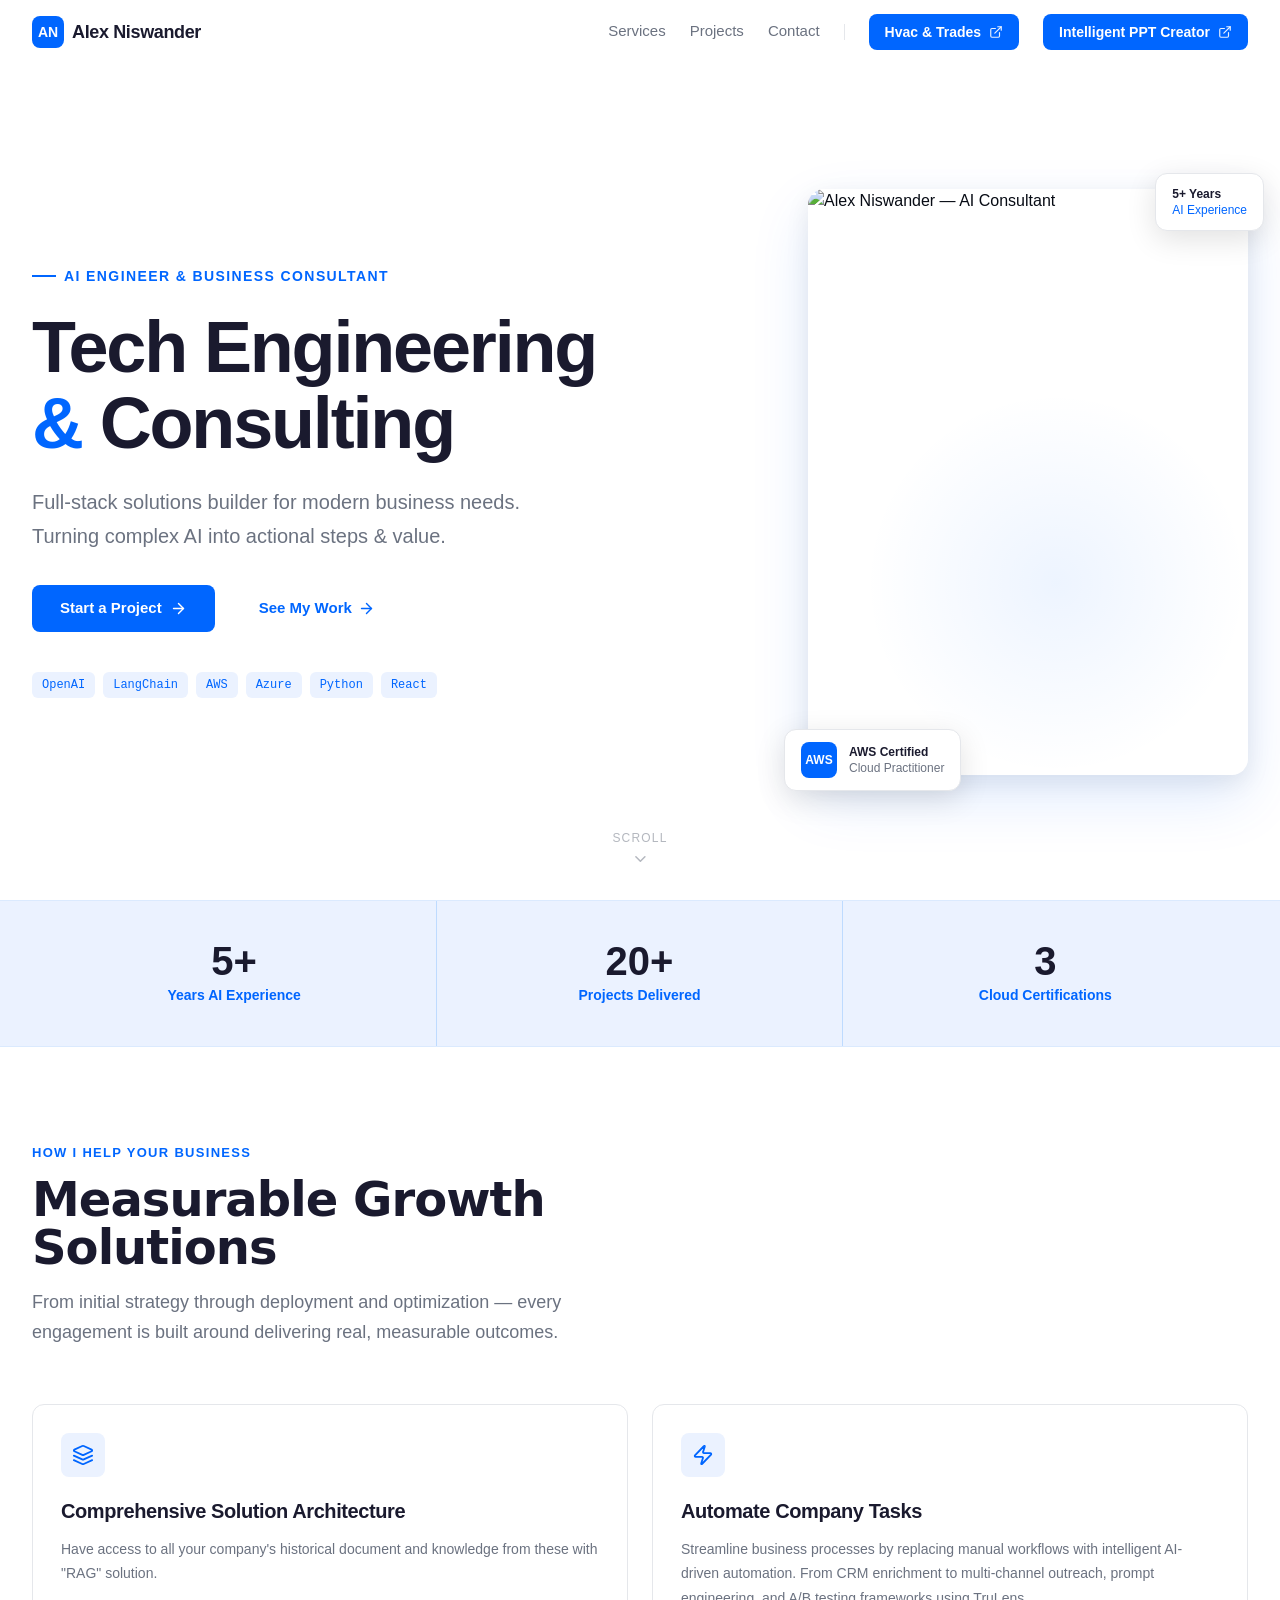
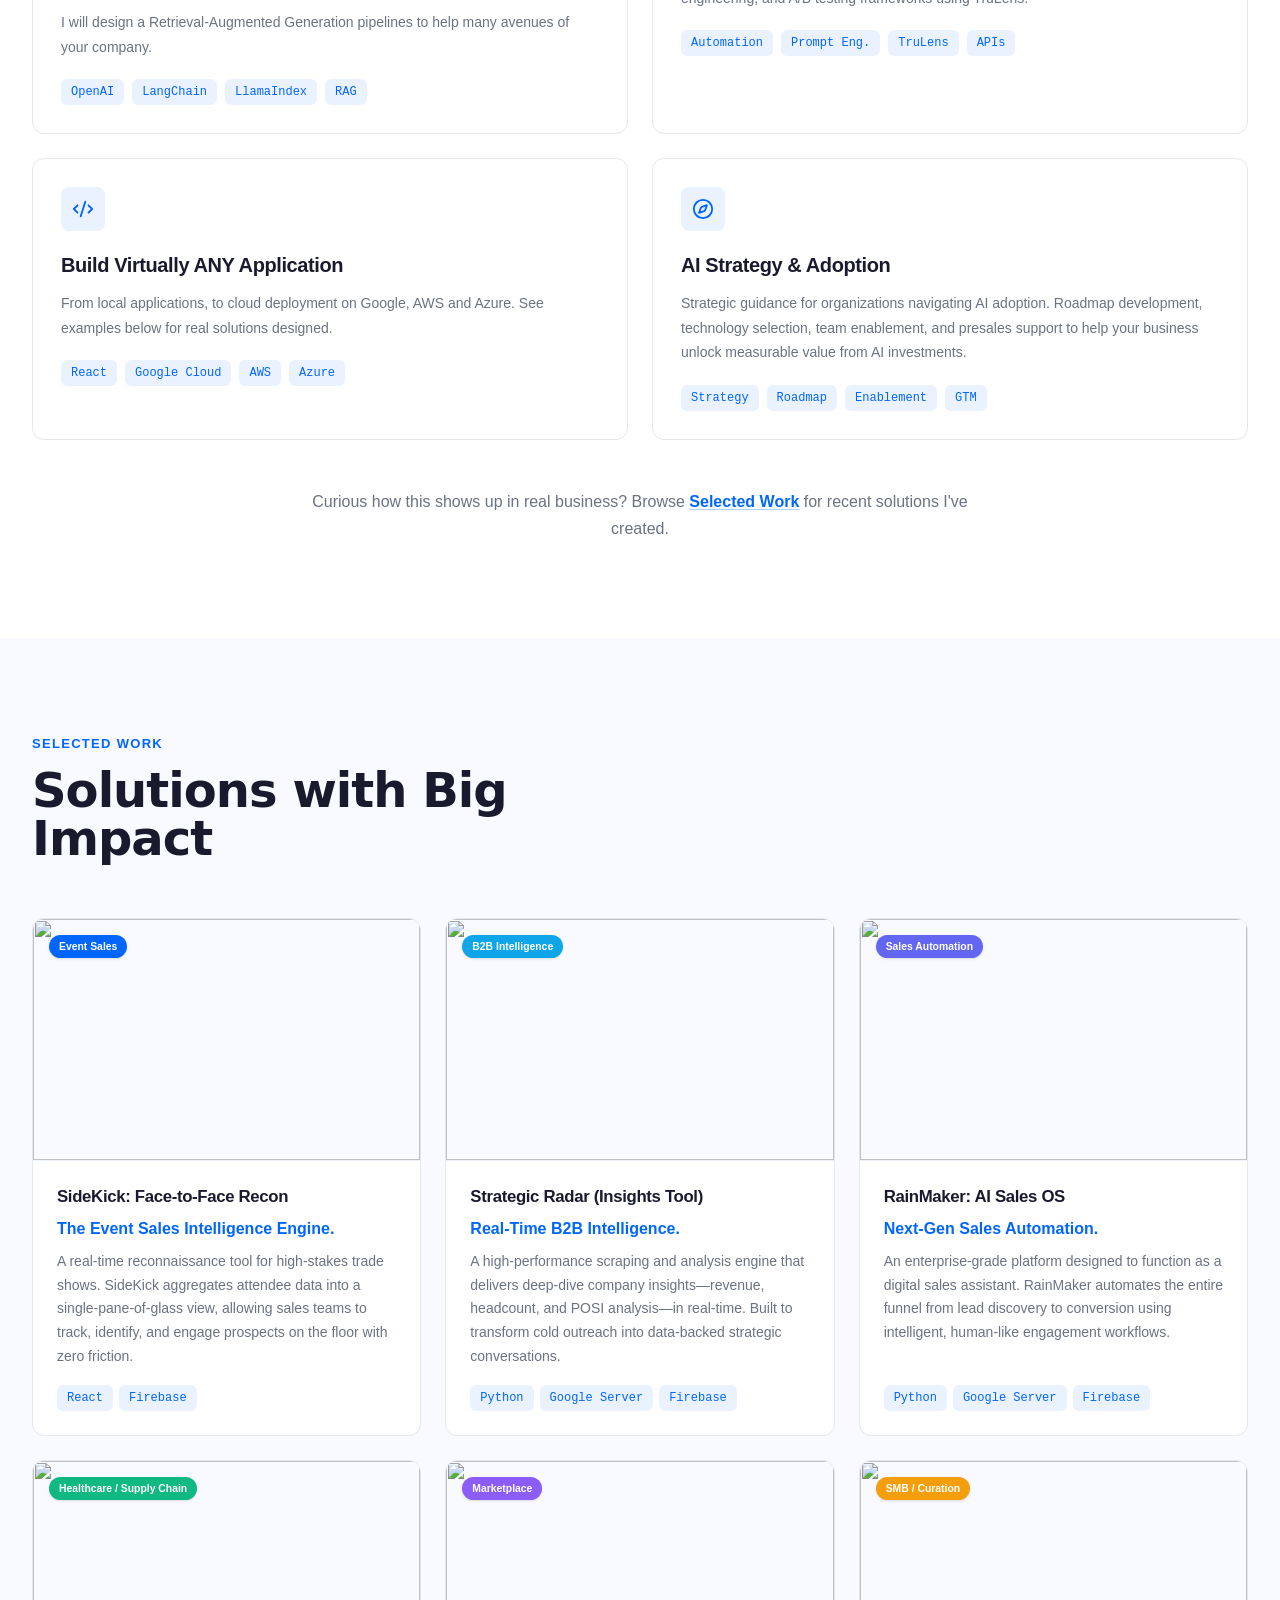
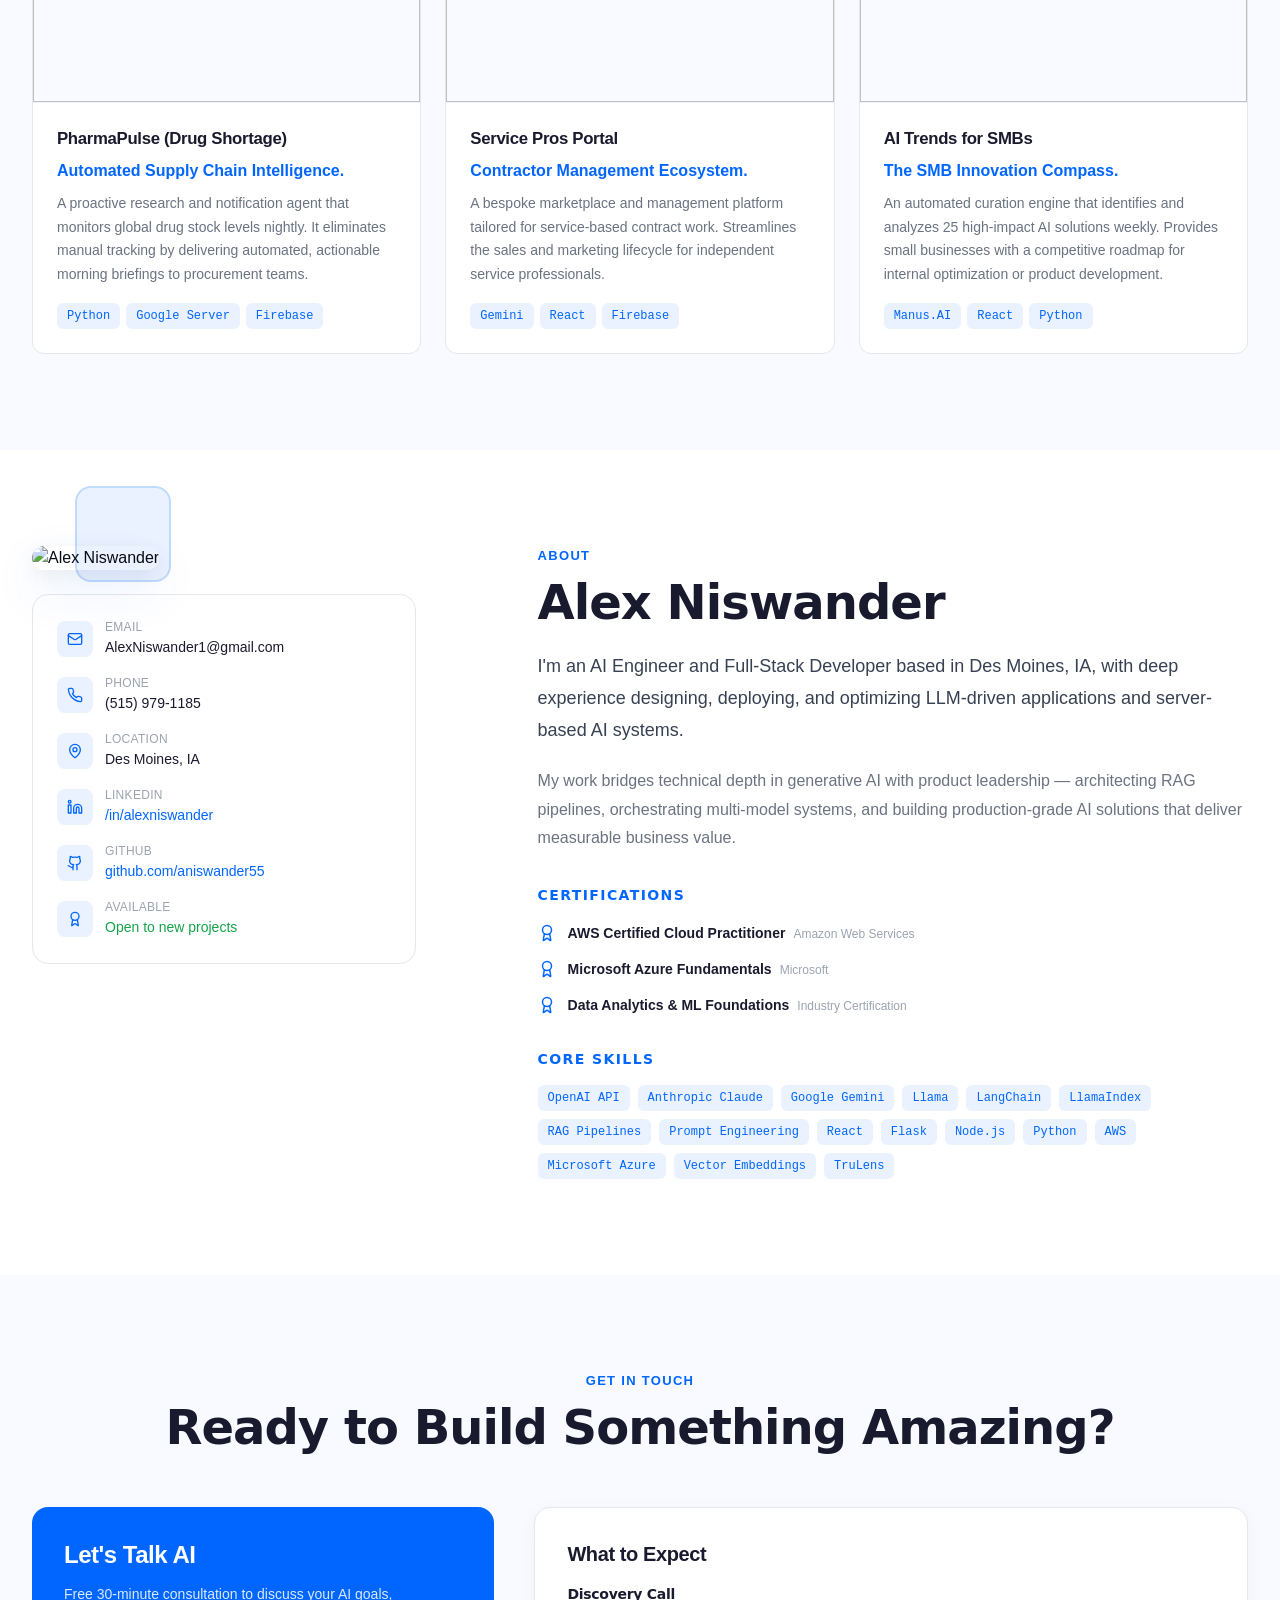
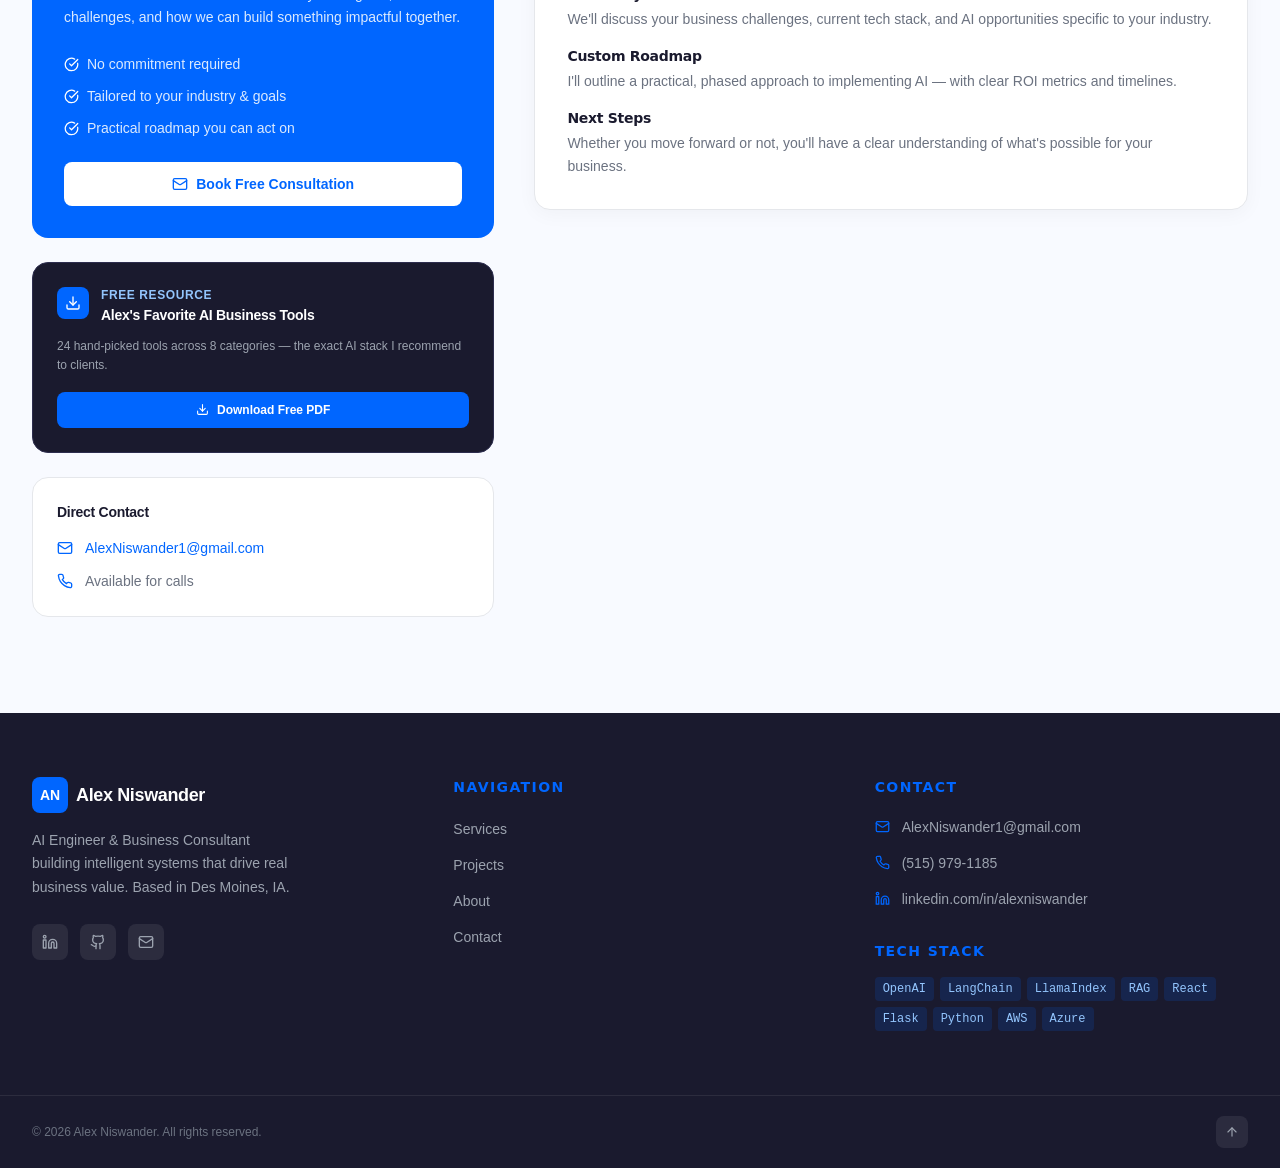
==== commit a63dd502: "Add files via upload" ====
--- a/index.html
+++ b/index.html
@@ -3,6 +3,7 @@
 
   <head>
     <meta charset="UTF-8" />
+    <meta name="router-base" content="" />
     <meta
       name="viewport"
       content="width=device-width, initial-scale=1.0, maximum-scale=1" />
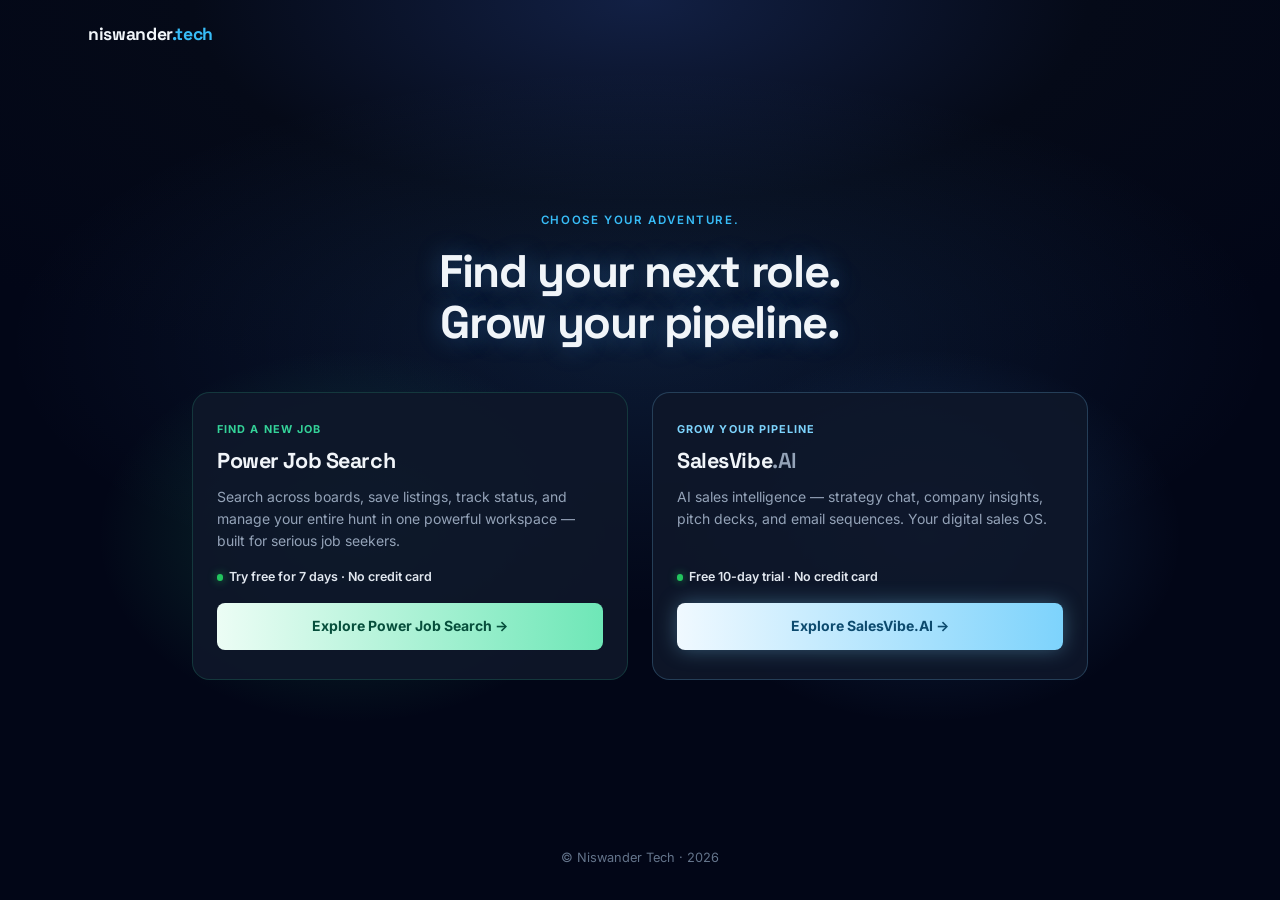
==== commit f06b00ce: "Add files via upload" ====
--- a/index.html
+++ b/index.html
@@ -1,29 +1,280 @@
-﻿<!doctype html>
+<!DOCTYPE html>
 <html lang="en">
-
-  <head>
-    <meta charset="UTF-8" />
-    <meta name="router-base" content="" />
-    <meta
-      name="viewport"
-      content="width=device-width, initial-scale=1.0, maximum-scale=1" />
-    <title>Alex Niswander — AI Consulting & Development</title>
-    <link rel="preconnect" href="https://fonts.googleapis.com" />
-    <link rel="preconnect" href="https://fonts.gstatic.com" crossorigin />
-    <link href="https://fonts.googleapis.com/css2?family=DM+Sans:ital,opsz,wght@0,9..40,300;0,9..40,400;0,9..40,500;0,9..40,600;0,9..40,700;0,9..40,800;1,9..40,400&family=JetBrains+Mono:wght@400;500&display=swap" rel="stylesheet" />
-    <meta name="description" content="Alex Niswander — AI Engineer & Consultant. LLM integration, RAG pipelines, and full-stack AI solutions for modern businesses." />
-    <meta property="og:title" content="Alex Niswander — AI Consulting & Development" />
-    <meta property="og:description" content="Building intelligent systems that drive real business value. LLM integration, RAG pipelines, AI automation." />
-    <script defer src="assets/index-BtvT09nA.js"></script>
-    <link rel="stylesheet" href="assets/index-ZS8xJBdW.css" />
-  </head>
-
-  <body>
-    <div id="root"></div>
-    <script
-      defer
-      src="https://manus-analytics.com/umami"
-      data-website-id="baff7d20-4e7a-4d5d-8667-2ab5f85b1f72"></script>
-  </body>
-
+<head>
+  <meta charset="UTF-8" />
+  <meta name="viewport" content="width=device-width, initial-scale=1.0" />
+  <meta name="description" content="Niswander Tech — Power Job Search and SalesVibe.AI. Choose your Adventure. Free trials, no credit card." />
+  <meta name="theme-color" content="#050a18" />
+  <title>Niswander Tech — Power Job Search &amp; SalesVibe.AI</title>
+  <link rel="preconnect" href="https://fonts.googleapis.com" />
+  <link rel="preconnect" href="https://fonts.gstatic.com" crossorigin />
+  <link href="https://fonts.googleapis.com/css2?family=Inter:wght@400;500;600;700&family=Space+Grotesk:wght@500;600;700&display=swap" rel="stylesheet" />
+  <style>
+    :root {
+      --bg: #050a18;
+      --card: rgba(15, 23, 42, 0.92);
+      --border: rgba(59, 130, 246, 0.22);
+      --cyan: #38bdf8;
+      --sky: #7dd3fc;
+      --jobs: #34d399;
+      --text: #f1f5f9;
+      --muted: #94a3b8;
+    }
+    * { box-sizing: border-box; margin: 0; padding: 0; }
+    body {
+      font-family: 'Inter', system-ui, sans-serif;
+      background: var(--bg);
+      color: var(--text);
+      min-height: 100vh;
+      line-height: 1.6;
+    }
+    .page {
+      min-height: 100vh;
+      display: flex;
+      flex-direction: column;
+      background:
+        radial-gradient(ellipse 90% 55% at 50% 38%, rgba(77, 168, 255, 0.12) 0%, transparent 55%),
+        radial-gradient(ellipse 70% 45% at 50% 0%, #122044 0%, var(--bg) 50%, #020617 100%);
+    }
+    .nav {
+      display: flex;
+      align-items: center;
+      justify-content: space-between;
+      padding: 1.25rem 1.5rem;
+      max-width: 72rem;
+      margin: 0 auto;
+      width: 100%;
+    }
+    .logo {
+      font-family: 'Space Grotesk', sans-serif;
+      font-weight: 700;
+      font-size: 1.1rem;
+      letter-spacing: -0.02em;
+      text-decoration: none;
+      color: inherit;
+    }
+    .logo span { color: var(--cyan); }
+
+    .main {
+      flex: 1;
+      display: flex;
+      flex-direction: column;
+      justify-content: center;
+      width: 100%;
+      max-width: 72rem;
+      margin: 0 auto;
+      padding: 1rem 0 2rem;
+    }
+    .hero {
+      text-align: center;
+      padding: 1.5rem 1.5rem 2.75rem;
+      max-width: 44rem;
+      margin: 0 auto;
+    }
+    .eyebrow {
+      font-size: 0.72rem;
+      font-weight: 600;
+      letter-spacing: 0.14em;
+      text-transform: uppercase;
+      color: var(--cyan);
+      margin-bottom: 1rem;
+    }
+    h1 {
+      font-family: 'Space Grotesk', sans-serif;
+      font-size: clamp(2rem, 5vw, 2.85rem);
+      font-weight: 700;
+      line-height: 1.12;
+      letter-spacing: -0.03em;
+      text-shadow: 0 0 24px rgba(77, 168, 255, 0.35);
+    }
+
+    .paths-wrap {
+      position: relative;
+      padding: 0 1.5rem;
+    }
+    .paths-glow {
+      position: absolute;
+      inset: -2rem 1.5rem;
+      pointer-events: none;
+      z-index: 0;
+    }
+    .paths-glow .glow-jobs {
+      position: absolute;
+      left: 0;
+      top: 50%;
+      transform: translateY(-50%);
+      width: 48%;
+      height: 110%;
+      background: radial-gradient(ellipse at center, rgba(52, 211, 153, 0.2) 0%, transparent 68%);
+    }
+    .paths-glow .glow-sales {
+      position: absolute;
+      right: 0;
+      top: 50%;
+      transform: translateY(-50%);
+      width: 48%;
+      height: 110%;
+      background: radial-gradient(ellipse at center, rgba(77, 168, 255, 0.18) 0%, transparent 68%);
+    }
+    .paths {
+      position: relative;
+      z-index: 1;
+      display: grid;
+      grid-template-columns: 1fr;
+      gap: 1.5rem;
+      max-width: 56rem;
+      margin: 0 auto;
+    }
+    @media (min-width: 768px) {
+      .paths { grid-template-columns: 1fr 1fr; }
+    }
+
+    .path-card {
+      display: flex;
+      flex-direction: column;
+      background: var(--card);
+      border: 1px solid var(--border);
+      border-radius: 1.1rem;
+      overflow: hidden;
+      text-decoration: none;
+      color: inherit;
+      transition: transform 0.25s, border-color 0.25s, box-shadow 0.25s;
+    }
+    .path-card:hover {
+      transform: translateY(-6px);
+      box-shadow: 0 16px 48px rgba(0, 0, 0, 0.35);
+    }
+    .path-card.jobs {
+      border-color: rgba(52, 211, 153, 0.18);
+    }
+    .path-card.sales {
+      border-color: rgba(125, 211, 252, 0.22);
+    }
+    .path-card.jobs:hover {
+      border-color: rgba(52, 211, 153, 0.5);
+      box-shadow: 0 16px 48px rgba(0, 0, 0, 0.35), 0 0 40px rgba(52, 211, 153, 0.12);
+    }
+    .path-card.sales:hover {
+      border-color: rgba(125, 211, 252, 0.55);
+      box-shadow: 0 16px 48px rgba(0, 0, 0, 0.35), 0 0 40px rgba(125, 211, 252, 0.12);
+    }
+    .body {
+      padding: 1.75rem 1.5rem 1.85rem;
+      flex: 1;
+      display: flex;
+      flex-direction: column;
+    }
+    .path-label {
+      font-size: 0.68rem;
+      font-weight: 700;
+      letter-spacing: 0.1em;
+      text-transform: uppercase;
+      margin-bottom: 0.35rem;
+    }
+    .path-card.jobs .path-label { color: var(--jobs); }
+    .path-card.sales .path-label { color: var(--sky); }
+    .body h2 {
+      font-family: 'Space Grotesk', sans-serif;
+      font-size: 1.35rem;
+      font-weight: 700;
+      margin-bottom: 0.5rem;
+      letter-spacing: -0.02em;
+    }
+    .body .desc {
+      color: var(--muted);
+      font-size: 0.875rem;
+      flex: 1;
+      margin-bottom: 1rem;
+      line-height: 1.55;
+    }
+    .trial {
+      display: inline-flex;
+      align-items: center;
+      gap: 0.35rem;
+      font-size: 0.78rem;
+      font-weight: 600;
+      color: #e2e8f0;
+      margin-bottom: 1rem;
+    }
+    .trial .dot {
+      width: 0.4rem;
+      height: 0.4rem;
+      border-radius: 50%;
+      background: #22c55e;
+      box-shadow: 0 0 8px rgba(34, 197, 94, 0.7);
+    }
+    .cta {
+      display: block;
+      width: 100%;
+      text-align: center;
+      padding: 0.75rem 1.25rem;
+      border-radius: 0.5rem;
+      font-weight: 700;
+      font-size: 0.875rem;
+      transition: filter 0.2s;
+    }
+    .path-card.jobs .cta {
+      background: linear-gradient(90deg, #ecfdf5, #6ee7b7);
+      color: #064e3b;
+    }
+    .path-card.sales .cta {
+      background: linear-gradient(90deg, #f0f9ff, #7dd3fc);
+      color: #0c4a6e;
+      box-shadow: 0 0 20px rgba(125, 211, 252, 0.35);
+    }
+    .path-card:hover .cta { filter: brightness(1.06); }
+
+    footer {
+      margin-top: auto;
+      text-align: center;
+      padding: 2rem 1.5rem;
+      color: #64748b;
+      font-size: 0.8rem;
+    }
+  </style>
+</head>
+<body>
+  <div class="page">
+    <nav class="nav">
+      <a class="logo" href="index.html">niswander<span>.tech</span></a>
+    </nav>
+
+    <div class="main">
+      <header class="hero">
+        <p class="eyebrow">Choose your Adventure.</p>
+        <h1>Find your next role.<br />Grow your pipeline.</h1>
+      </header>
+
+      <div class="paths-wrap">
+        <div class="paths-glow" aria-hidden="true">
+          <div class="glow-jobs"></div>
+          <div class="glow-sales"></div>
+        </div>
+        <div class="paths">
+          <a class="path-card jobs" href="jobs/index.html">
+            <div class="body">
+              <div class="path-label">Find a new job</div>
+              <h2>Power Job Search</h2>
+              <p class="desc">Search across boards, save listings, track status, and manage your entire hunt in one powerful workspace — built for serious job seekers.</p>
+              <div class="trial"><span class="dot"></span> Try free for 7 days · No credit card</div>
+              <span class="cta">Explore Power Job Search →</span>
+            </div>
+          </a>
+
+          <a class="path-card sales" href="salesvibe/index.html">
+            <div class="body">
+              <div class="path-label">Grow your pipeline</div>
+              <h2>SalesVibe<span style="color:#94a3b8;font-weight:600">.AI</span></h2>
+              <p class="desc">AI sales intelligence — strategy chat, company insights, pitch decks, and email sequences. Your digital sales OS.</p>
+              <div class="trial"><span class="dot"></span> Free 10-day trial · No credit card</div>
+              <span class="cta">Explore SalesVibe.AI →</span>
+            </div>
+          </a>
+        </div>
+      </div>
+    </div>
+
+    <footer>© Niswander Tech · 2026</footer>
+  </div>
+</body>
 </html>
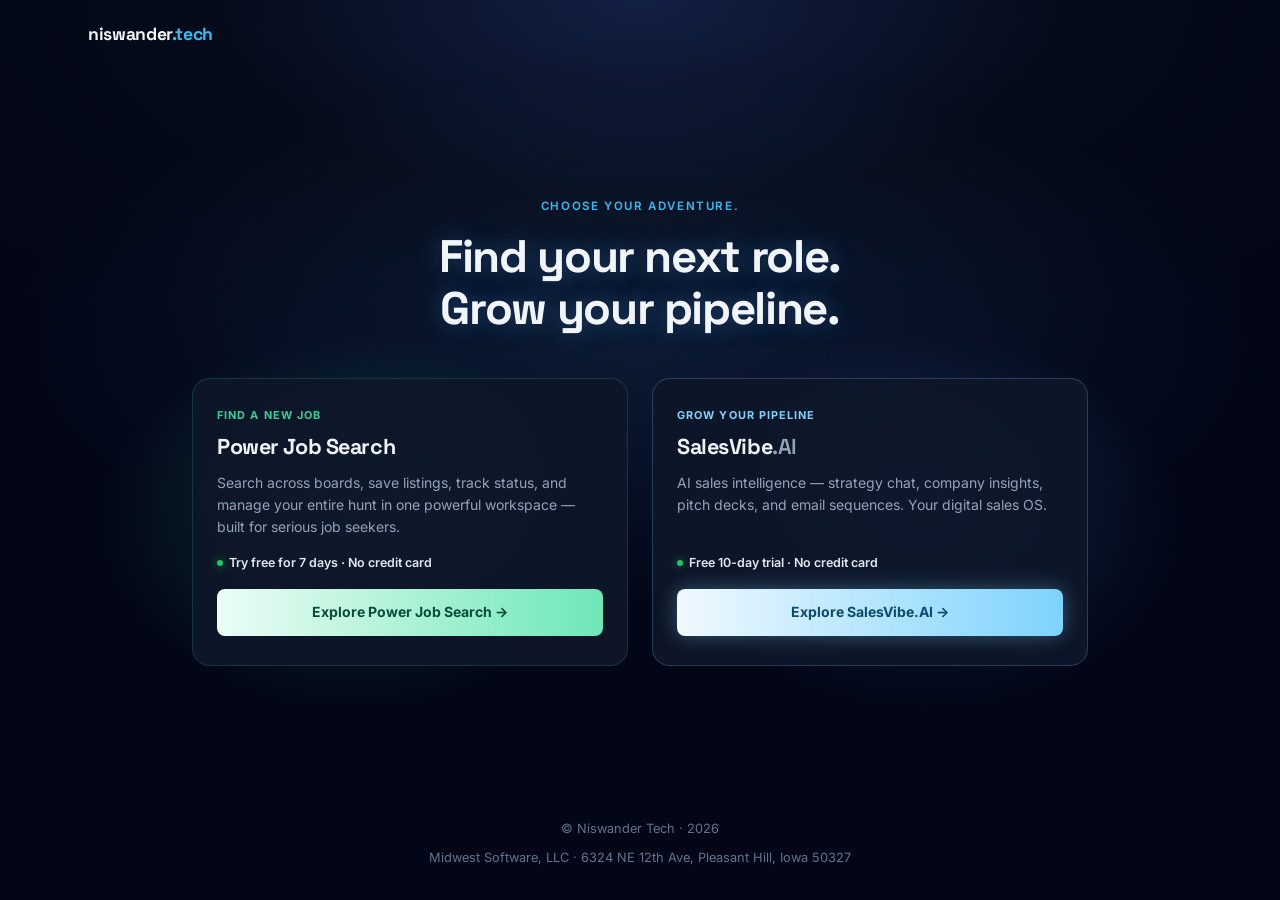
==== commit 1bbefa30: "Add files via upload" ====
--- a/index.html
+++ b/index.html
@@ -230,6 +230,10 @@
       padding: 2rem 1.5rem;
       color: #64748b;
       font-size: 0.8rem;
+      line-height: 1.6;
+    }
+    footer .company {
+      margin-top: 0.5rem;
     }
   </style>
 </head>
@@ -274,7 +278,10 @@
       </div>
     </div>
 
-    <footer>© Niswander Tech · 2026</footer>
+    <footer>
+      <div>© Niswander Tech · 2026</div>
+      <div class="company">Midwest Software, LLC · 6324 NE 12th Ave, Pleasant Hill, Iowa 50327</div>
+    </footer>
   </div>
 </body>
 </html>
